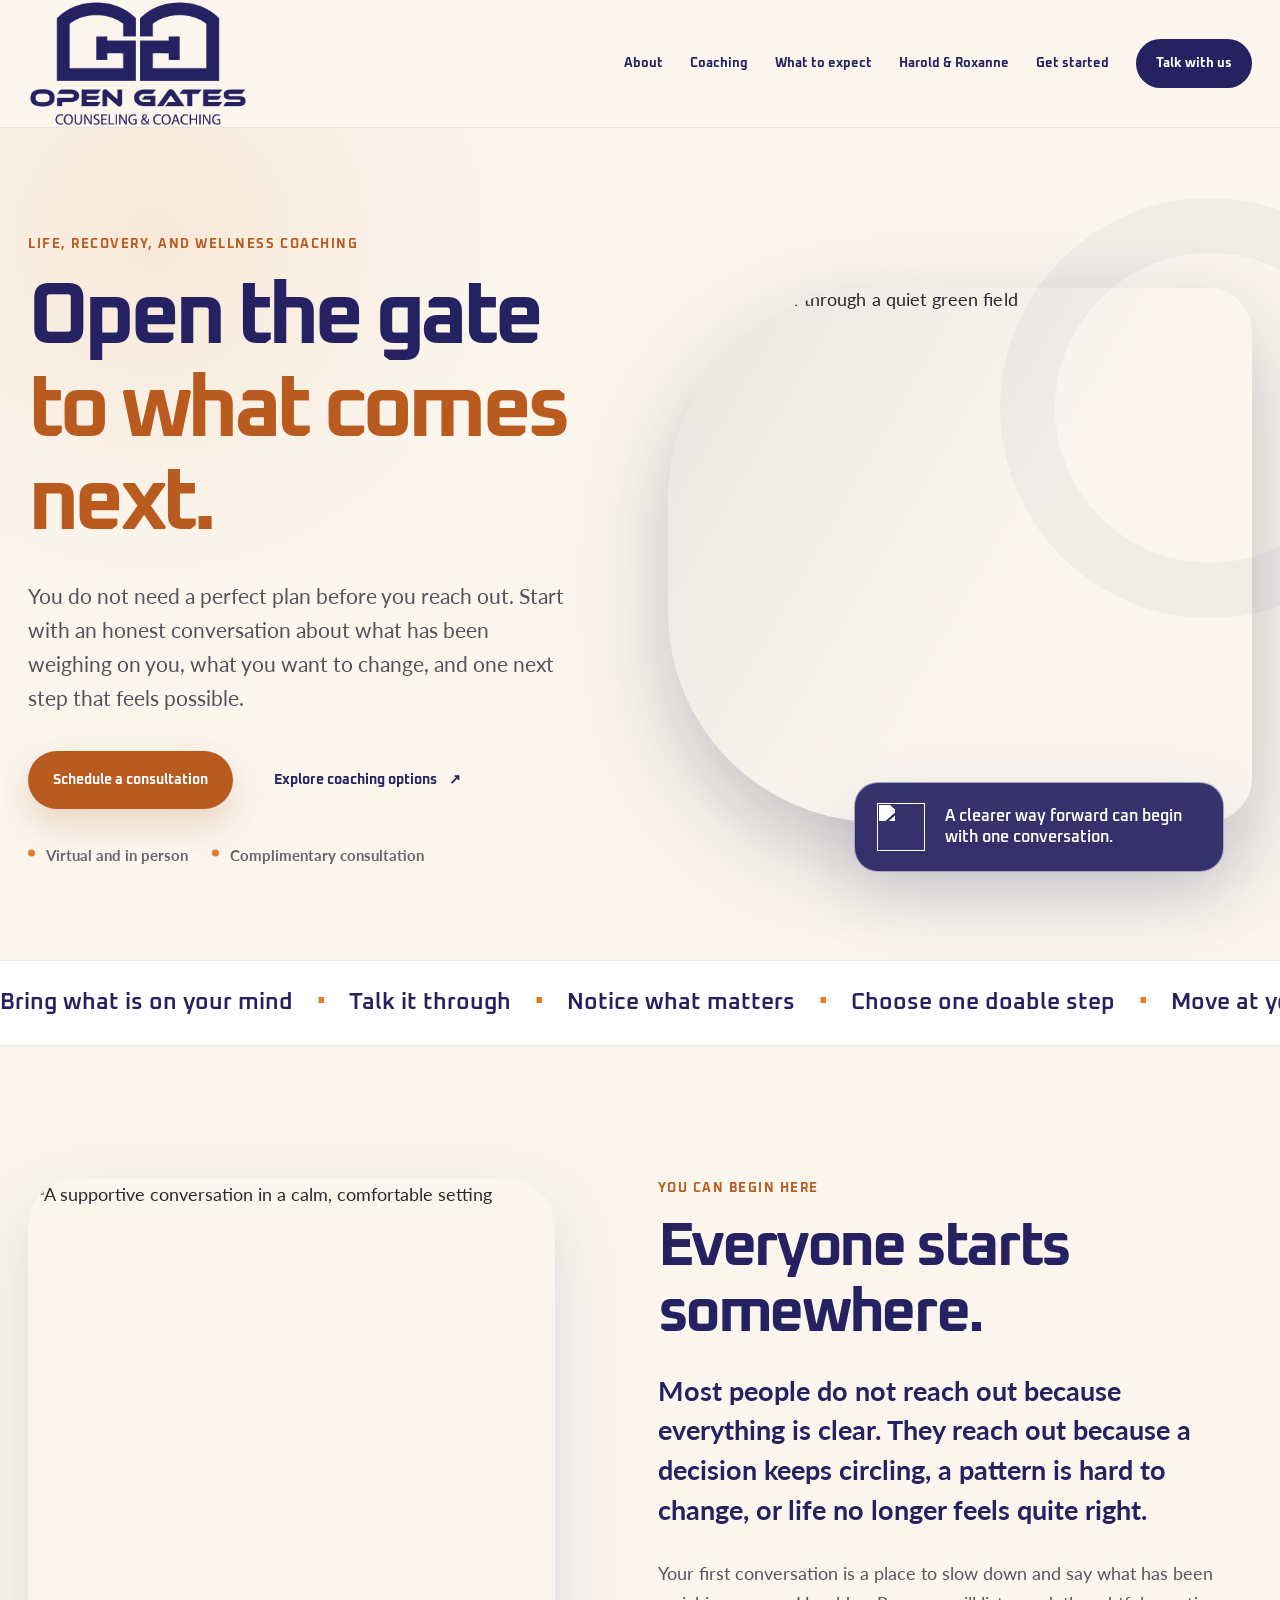
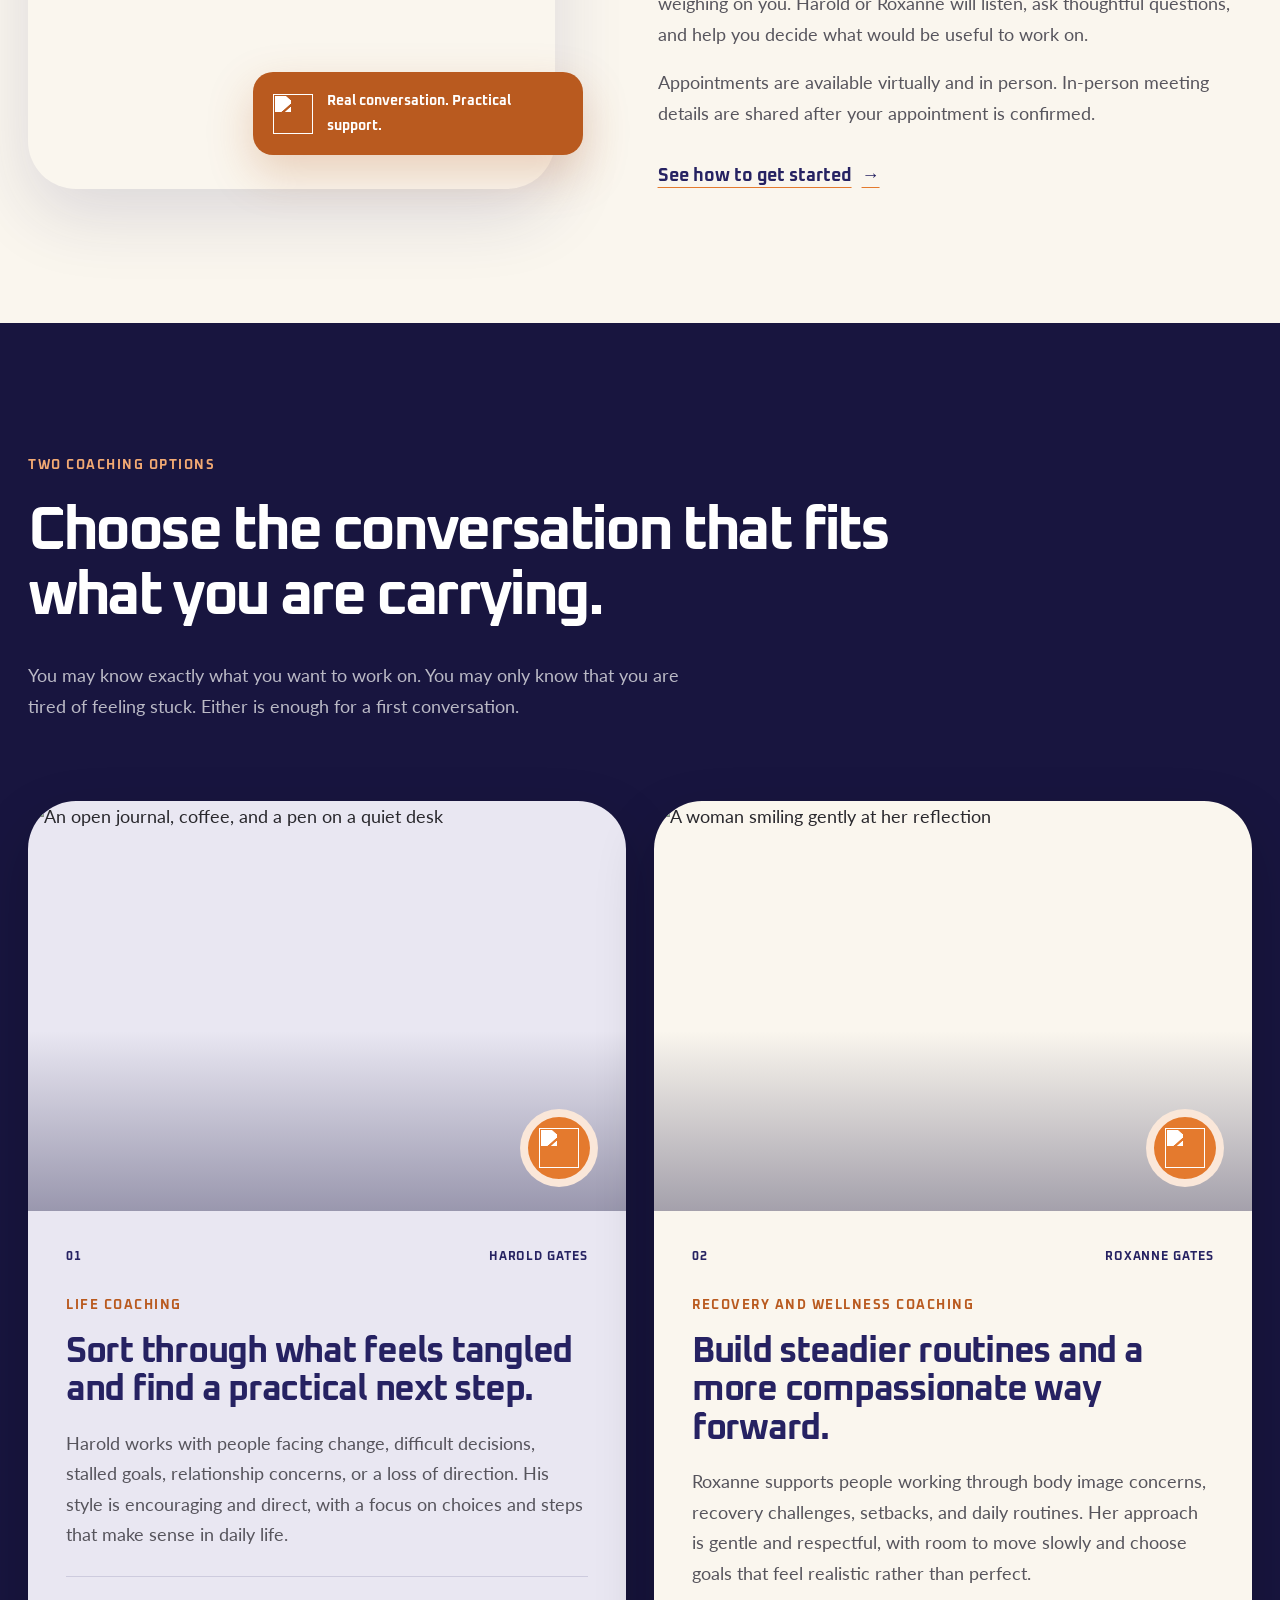
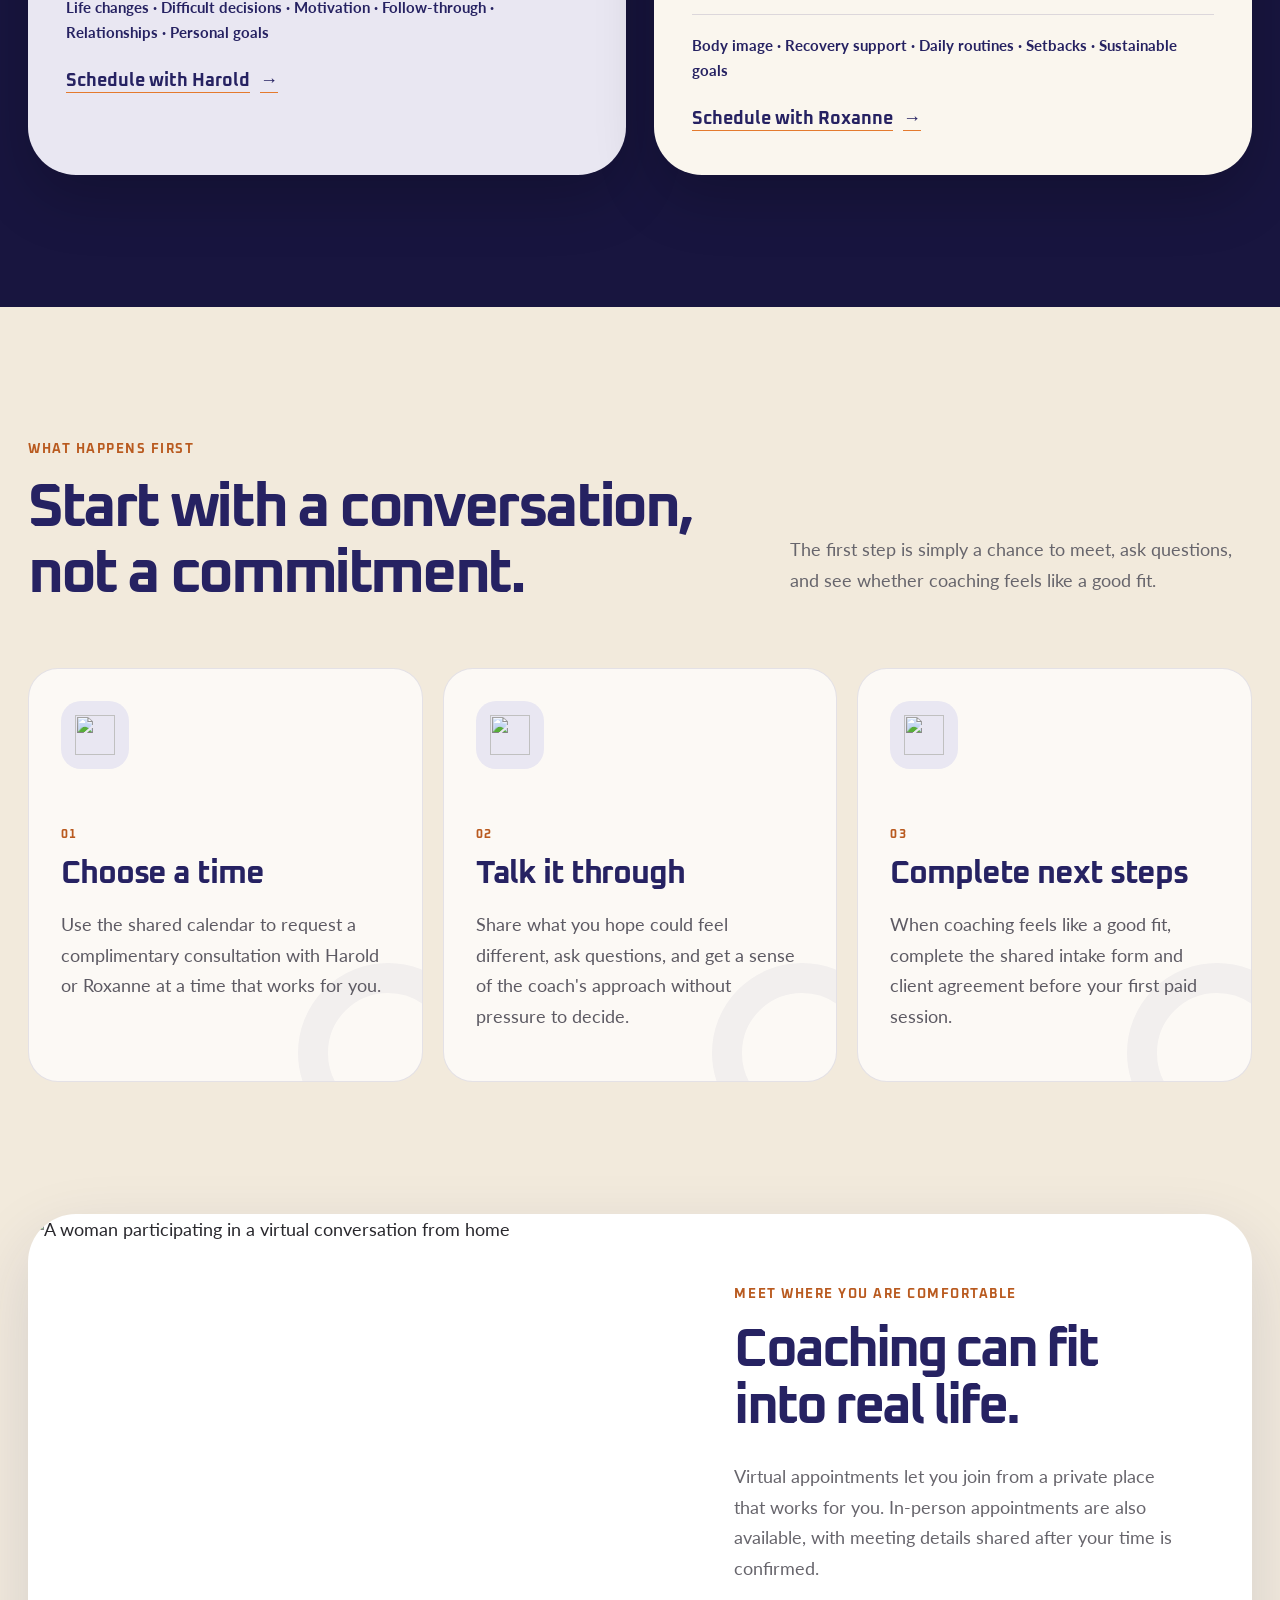
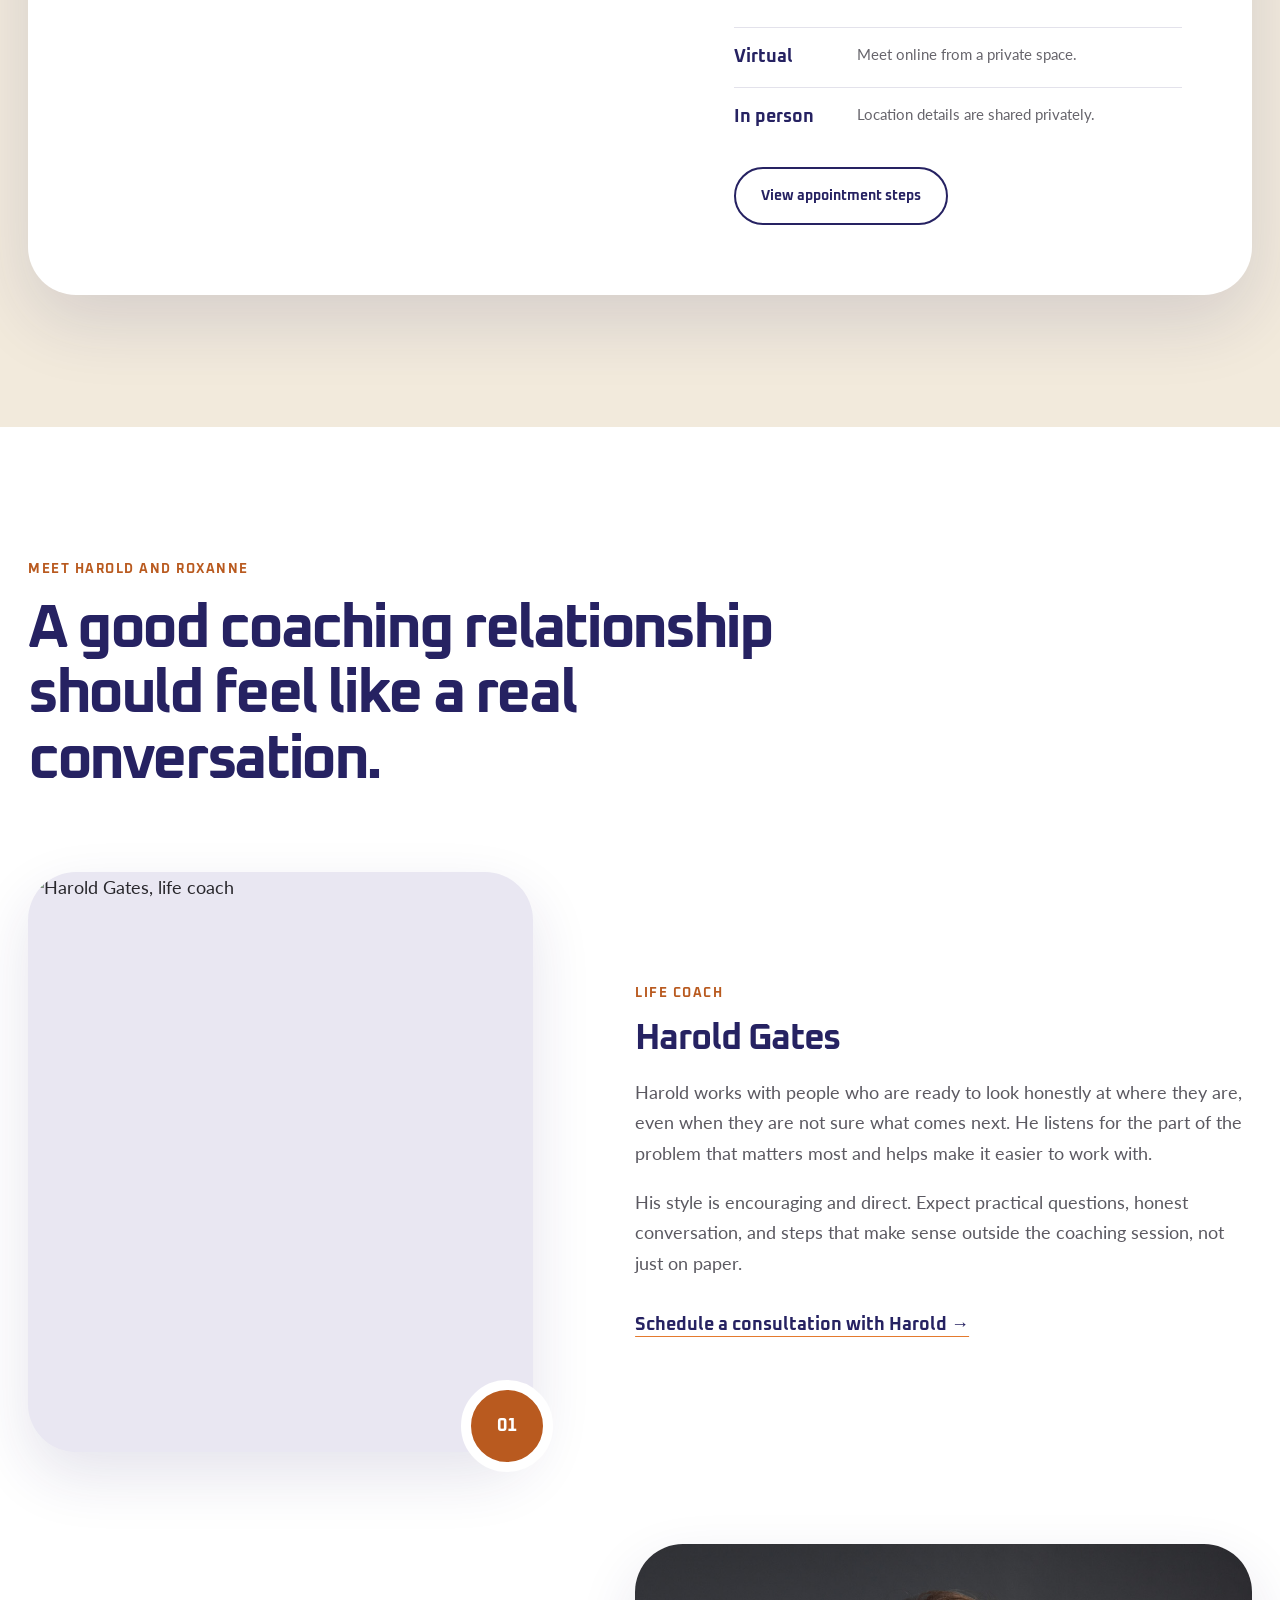
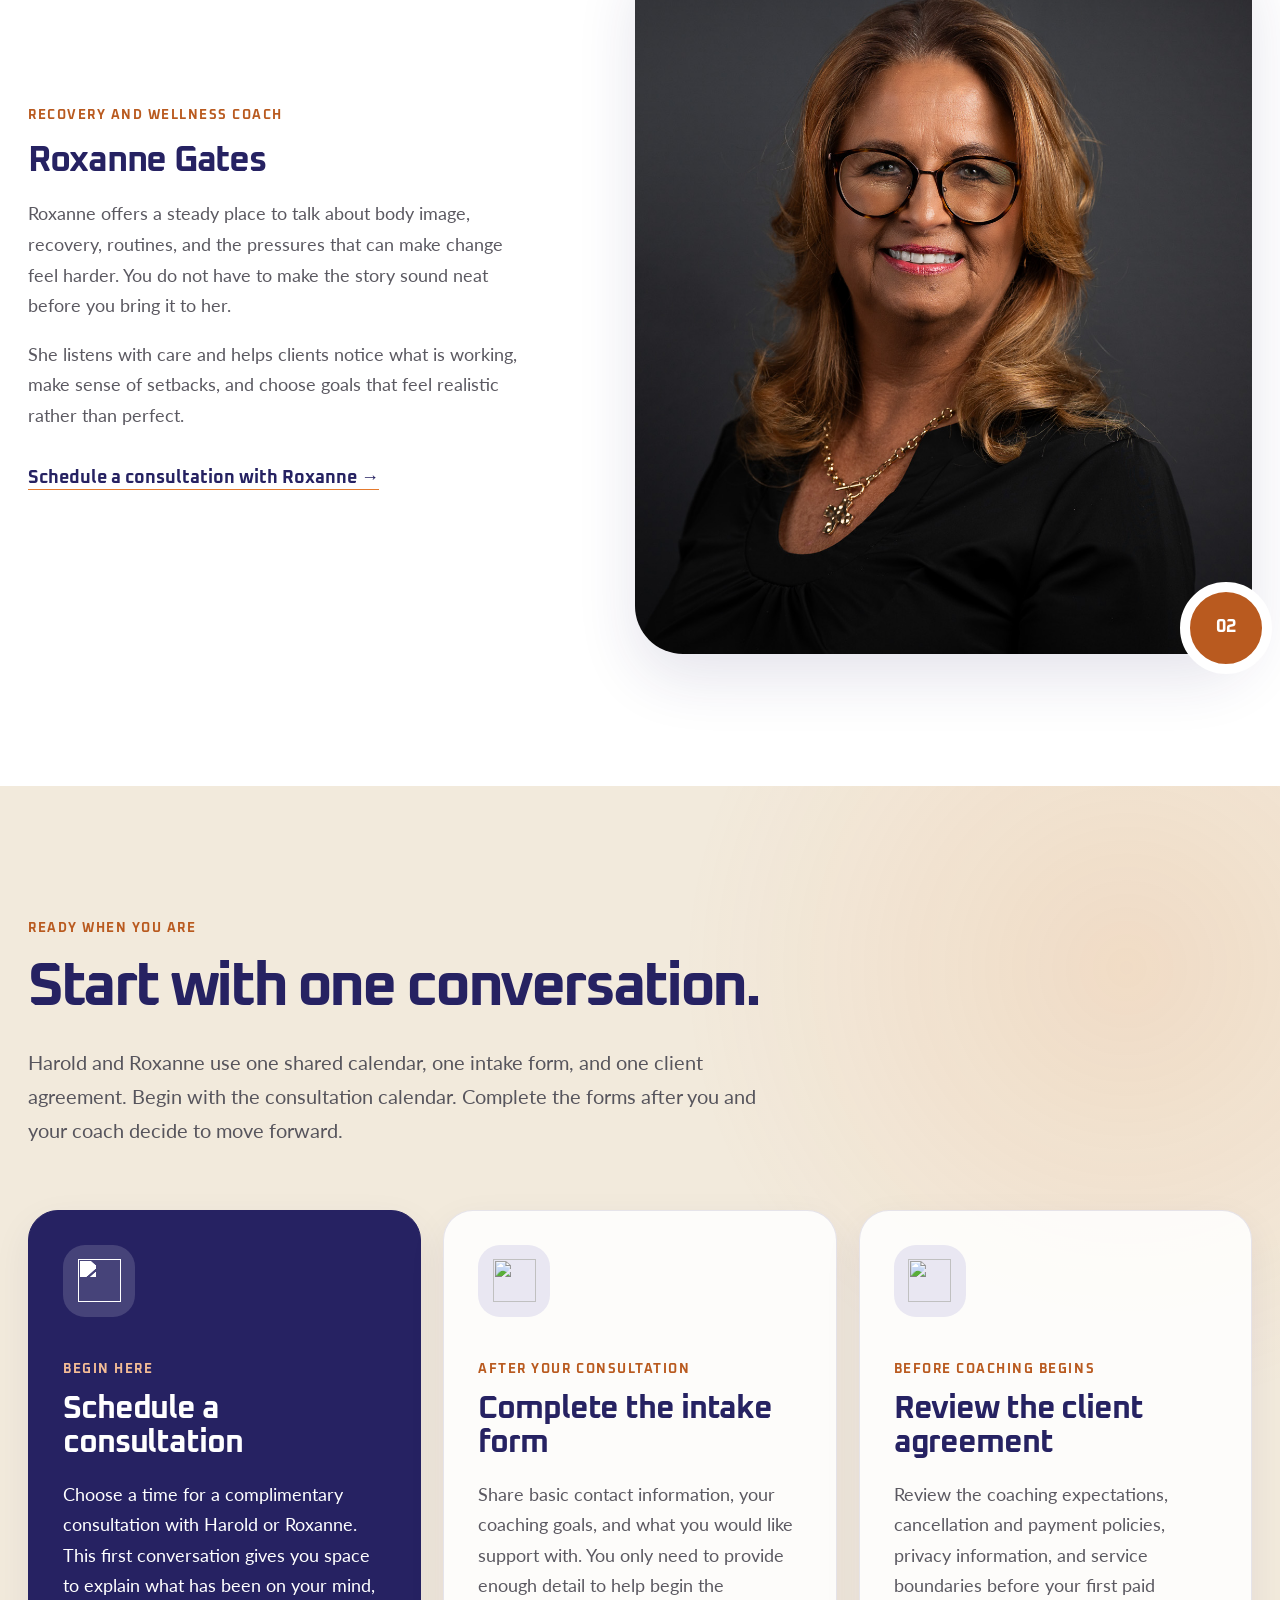
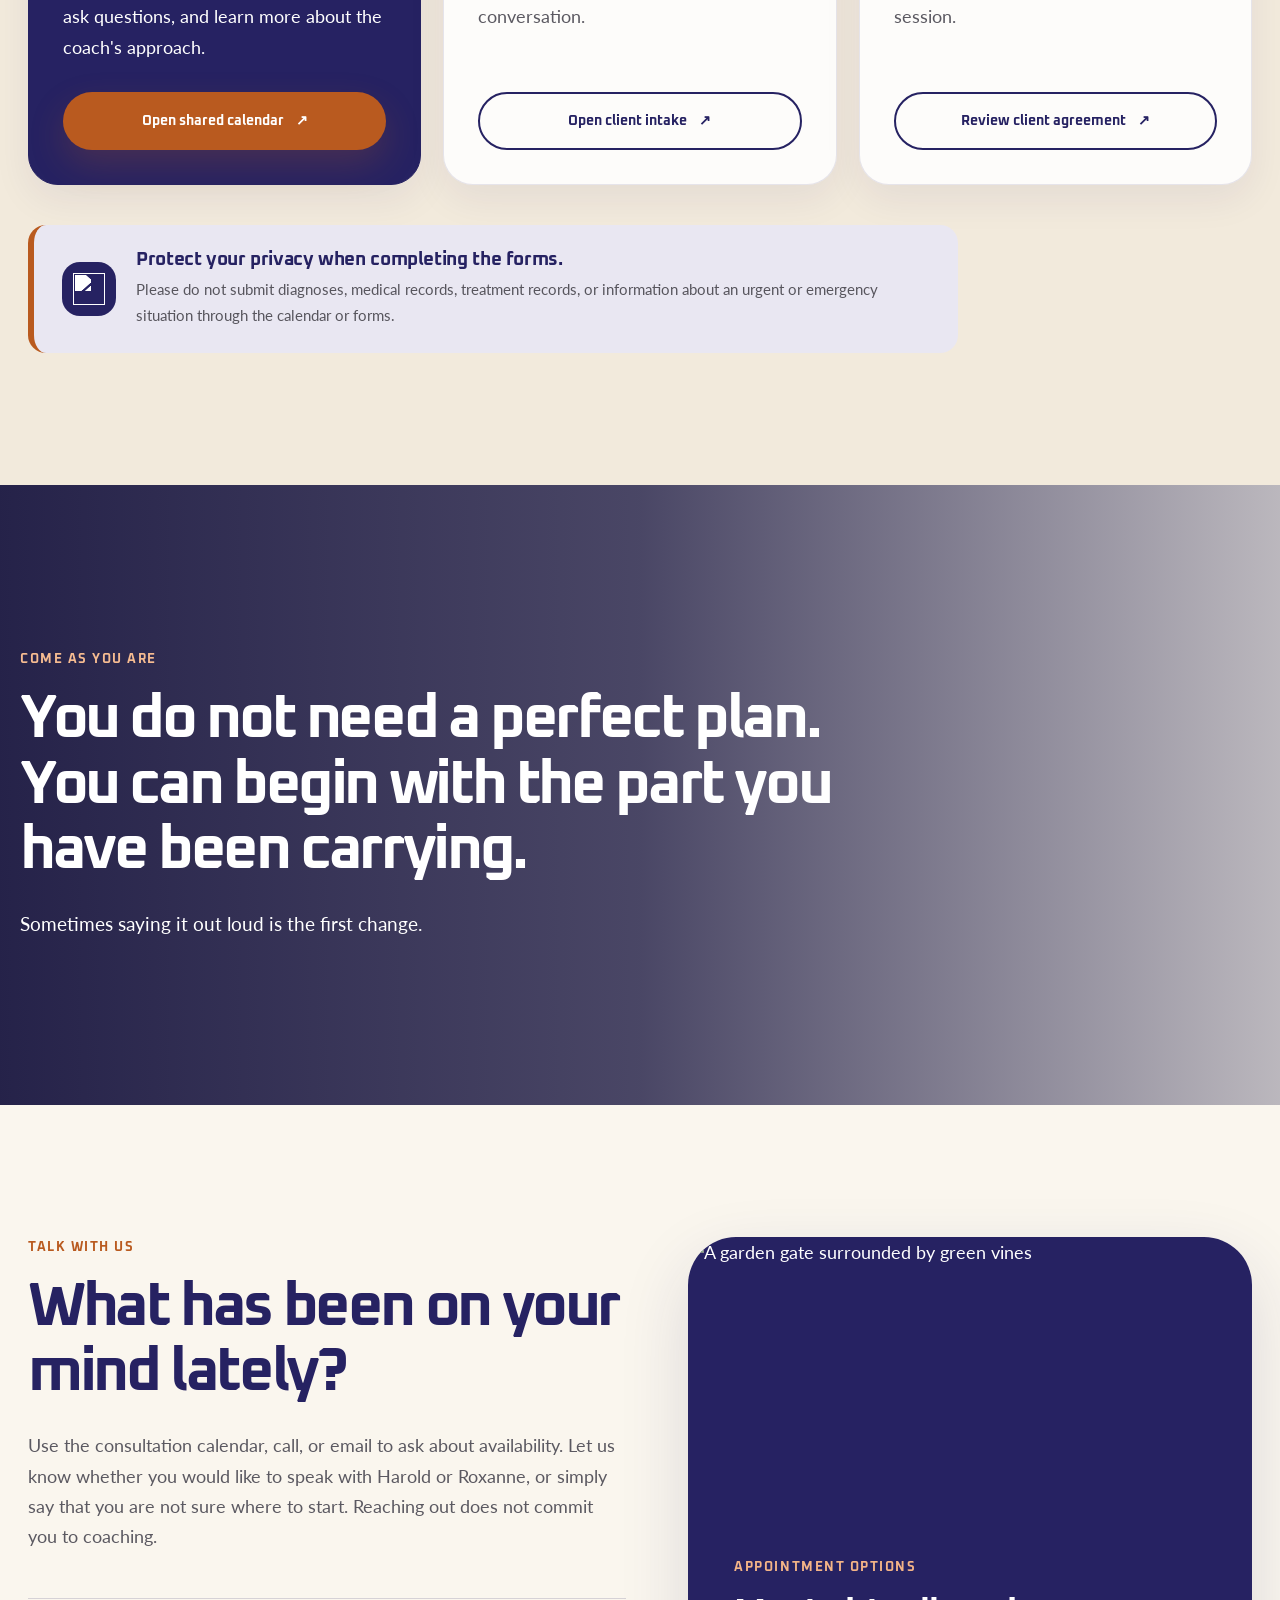
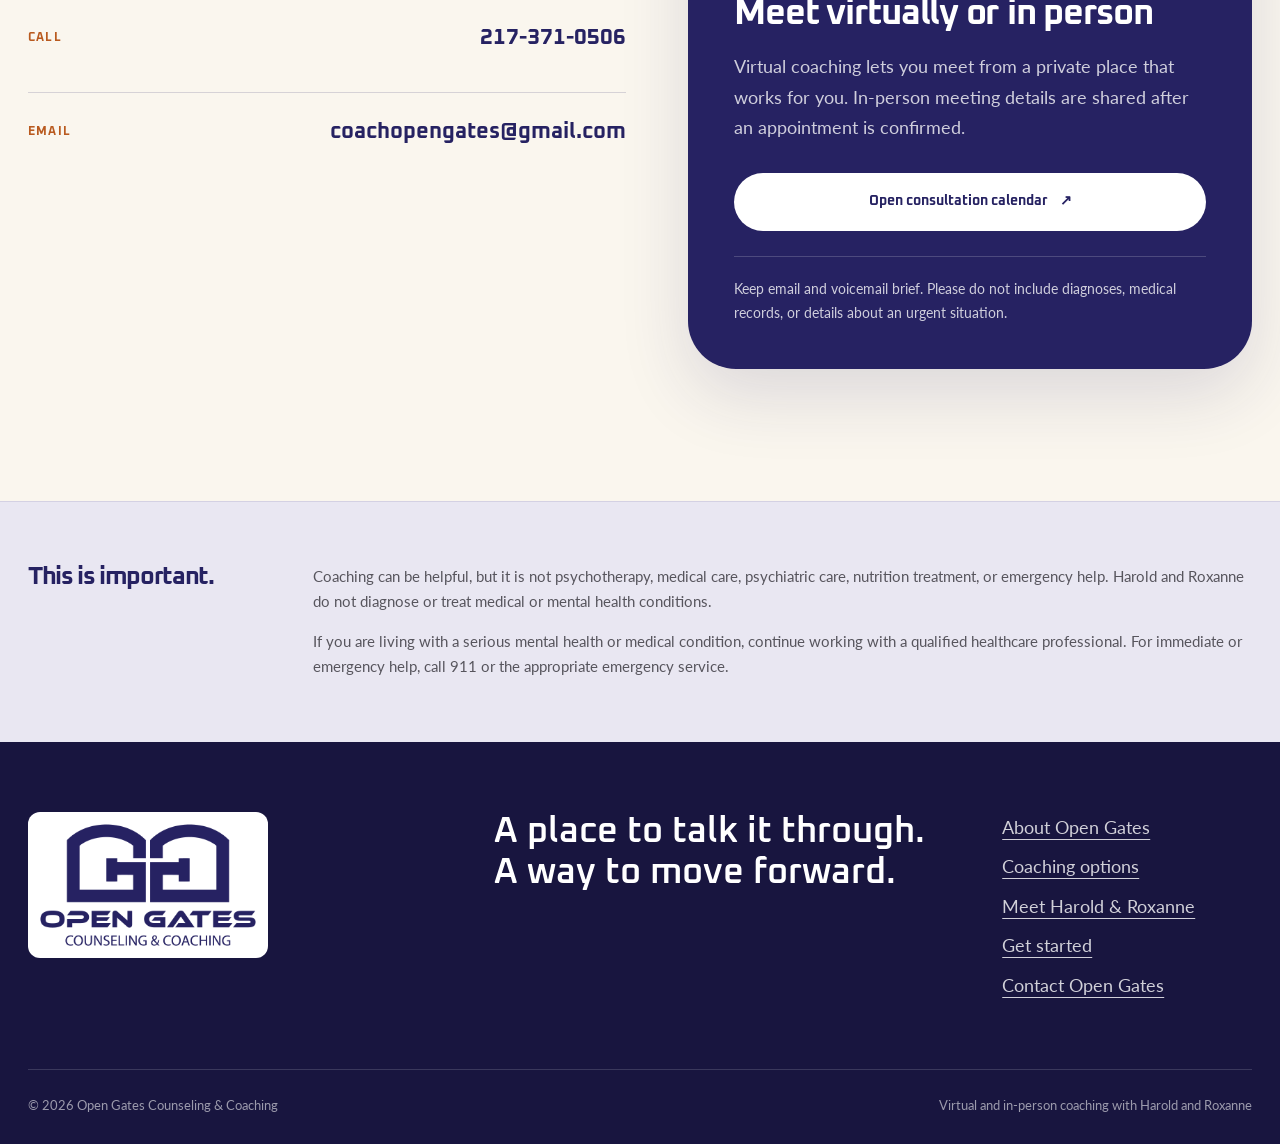
==== index.html @ c8221fbf "Fix stock photo paths and loading" ====
<!DOCTYPE html>
<html lang="en">
<head>
  <meta charset="UTF-8">
  <meta name="viewport" content="width=device-width, initial-scale=1.0">

  <meta
    name="description"
    content="Open Gates offers supportive life, recovery, and wellness coaching with Harold and Roxanne Gates. Virtual and in-person appointments are available."
  >

  <title>Open Gates Counseling &amp; Coaching</title>

  <link rel="preconnect" href="https://fonts.googleapis.com">
  <link rel="preconnect" href="https://fonts.gstatic.com" crossorigin>
  <link
    href="https://fonts.googleapis.com/css2?family=Lato:wght@400;700;900&family=Oxanium:wght@500;600;700&display=swap"
    rel="stylesheet"
  >

  <meta name="theme-color" content="#262262">

  <script>
    function useNextImageSource(image) {
      const remainingSources = (image.dataset.fallbacks || "")
        .split("|")
        .filter(Boolean);

      const nextSource = remainingSources.shift();

      if (!nextSource) {
        image.onerror = null;
        return;
      }

      image.dataset.fallbacks = remainingSources.join("|");
      image.src = nextSource;
    }
  </script>

  <link rel="stylesheet" href="styles.css">
</head>

<body>
  <a class="skip-link" href="#main-content">Skip to content</a>

  <header class="site-header">
    <div class="container header-inner">
      <a class="logo-link" href="#home" aria-label="Open Gates home">
        <img
          class="logo"
          src="images/open-gates-logo.png"
          alt="Open Gates Counseling and Coaching"
        >
      </a>

      <button
        class="menu-button"
        type="button"
        aria-label="Open navigation menu"
        aria-expanded="false"
        aria-controls="main-navigation"
      >
        <span>Menu</span>
      </button>

      <nav class="site-nav" id="main-navigation" aria-label="Main navigation">
        <a href="#about">About</a>
        <a href="#services">Coaching</a>
        <a href="#process">What to expect</a>
        <a href="#coaches">Harold &amp; Roxanne</a>
        <a href="#get-started">Get started</a>
        <a class="nav-cta" href="#contact">Talk with us</a>
      </nav>
    </div>
  </header>

  <main id="main-content">
    <section class="hero" id="home">
      <div class="container hero-layout">
        <div class="hero-copy reveal">
          <p class="eyebrow">Life, recovery, and wellness coaching</p>

          <h1>
            Open the gate
            <span>to what comes next.</span>
          </h1>

          <p class="hero-text">
            You do not need a perfect plan before you reach out. Start with an
            honest conversation about what has been weighing on you, what you
            want to change, and one next step that feels possible.
          </p>

          <div class="hero-actions">
            <a class="button primary-button" href="#get-started">
              Schedule a consultation
            </a>

            <a class="button text-button" href="#services">
              Explore coaching options
              <span aria-hidden="true">↗</span>
            </a>
          </div>

          <div class="hero-details" aria-label="Appointment details">
            <span>Virtual and in person</span>
            <span>Complimentary consultation</span>
          </div>
        </div>

        <div class="hero-visual reveal">
          <figure class="hero-photo-frame">
            <img
              class="hero-photo"
              src="images/winding-path.jpg"
              data-fallbacks="images/stock/winding-path.jpg|images/AdobeStock_1491560507.jpeg|images/stock/AdobeStock_1491560507.jpeg"
              onerror="useNextImageSource(this)"
              alt="A winding path through a quiet green field"
            >
          </figure>

          <div class="hero-photo-note">
            <img src="icons/33-forward-progress.svg" alt="" aria-hidden="true">
            <p>A clearer way forward can begin with one conversation.</p>
          </div>
        </div>
      </div>

      <div class="marquee" aria-label="What coaching can feel like">
        <div class="marquee-track">
          <span>Bring what is on your mind</span><b>•</b>
          <span>Talk it through</span><b>•</b>
          <span>Notice what matters</span><b>•</b>
          <span>Choose one doable step</span><b>•</b>
          <span>Move at your own pace</span><b>•</b>
          <span>Bring what is on your mind</span><b>•</b>
          <span>Talk it through</span><b>•</b>
          <span>Notice what matters</span><b>•</b>
          <span>Choose one doable step</span><b>•</b>
          <span>Move at your own pace</span><b>•</b>
        </div>
      </div>
    </section>

    <section class="story-section section" id="about">
      <div class="container story-grid">
        <div class="story-image-wrap reveal">
          <img
            class="story-image"
            src="images/supportive-coaching-conversation.jpg"
              data-fallbacks="images/stock/supportive-coaching-conversation.jpg|images/AdobeStock_2018708456.jpeg|images/stock/AdobeStock_2018708456.jpeg"
              onerror="useNextImageSource(this)"
            alt="A supportive conversation in a calm, comfortable setting"
            loading="lazy"
          >
          <div class="story-image-caption">
            <img src="icons/26-one-on-one-coaching.svg" alt="" aria-hidden="true">
            <span>Real conversation. Practical support.</span>
          </div>
        </div>

        <div class="story-copy reveal">
          <p class="section-label">You can begin here</p>
          <h2>Everyone starts somewhere.</h2>

          <p class="large-copy">
            Most people do not reach out because everything is clear. They
            reach out because a decision keeps circling, a pattern is hard to
            change, or life no longer feels quite right.
          </p>

          <p>
            Your first conversation is a place to slow down and say what has
            been weighing on you. Harold or Roxanne will listen, ask thoughtful
            questions, and help you decide what would be useful to work on.
          </p>

          <p>
            Appointments are available virtually and in person. In-person
            meeting details are shared after your appointment is confirmed.
          </p>

          <a class="inline-link" href="#get-started">
            See how to get started
            <span aria-hidden="true">→</span>
          </a>
        </div>
      </div>
    </section>

    <section class="services-section section" id="services">
      <div class="container">
        <div class="section-heading services-heading reveal">
          <p class="section-label">Two coaching options</p>
          <h2>Choose the conversation that fits what you are carrying.</h2>
          <p>
            You may know exactly what you want to work on. You may only know
            that you are tired of feeling stuck. Either is enough for a first
            conversation.
          </p>
        </div>

        <div class="service-grid">
          <article class="service-card reveal">
            <div class="service-image-wrap">
              <img
                class="service-image"
                src="images/reflection-journal-desk.jpg"
              data-fallbacks="images/stock/reflection-journal-desk.jpg|images/AdobeStock_1708296893.jpeg|images/stock/AdobeStock_1708296893.jpeg"
              onerror="useNextImageSource(this)"
                alt="An open journal, coffee, and a pen on a quiet desk"
                loading="lazy"
              >
              <div class="service-icon-shell" aria-hidden="true">
                <img src="icons/17-choosing-a-direction.svg" alt="">
              </div>
            </div>

            <div class="service-card-content">
              <div class="service-topline">
                <span>01</span>
                <span>Harold Gates</span>
              </div>

              <p class="service-kicker">Life coaching</p>
              <h3>Sort through what feels tangled and find a practical next step.</h3>

              <p>
                Harold works with people facing change, difficult decisions,
                stalled goals, relationship concerns, or a loss of direction.
                His style is encouraging and direct, with a focus on choices
                and steps that make sense in daily life.
              </p>

              <p class="service-topics">
                Life changes · Difficult decisions · Motivation · Follow-through ·
                Relationships · Personal goals
              </p>

              <a class="service-link" href="#get-started">
                Schedule with Harold
                <span aria-hidden="true">→</span>
              </a>
            </div>
          </article>

          <article class="service-card service-card-warm reveal">
            <div class="service-image-wrap">
              <img
                class="service-image service-image-portrait"
                src="images/positive-self-image-mirror.jpg"
              data-fallbacks="images/stock/positive-self-image-mirror.jpg|images/AdobeStock_2035390616.jpeg|images/stock/AdobeStock_2035390616.jpeg"
              onerror="useNextImageSource(this)"
                alt="A woman smiling gently at her reflection"
                loading="lazy"
              >
              <div class="service-icon-shell" aria-hidden="true">
                <img src="icons/08-open-hands.svg" alt="">
              </div>
            </div>

            <div class="service-card-content">
              <div class="service-topline">
                <span>02</span>
                <span>Roxanne Gates</span>
              </div>

              <p class="service-kicker">Recovery and wellness coaching</p>
              <h3>Build steadier routines and a more compassionate way forward.</h3>

              <p>
                Roxanne supports people working through body image concerns,
                recovery challenges, setbacks, and daily routines. Her approach
                is gentle and respectful, with room to move slowly and choose
                goals that feel realistic rather than perfect.
              </p>

              <p class="service-topics">
                Body image · Recovery support · Daily routines · Setbacks ·
                Sustainable goals
              </p>

              <a class="service-link" href="#get-started">
                Schedule with Roxanne
                <span aria-hidden="true">→</span>
              </a>
            </div>
          </article>
        </div>
      </div>
    </section>

    <section class="process-section section" id="process">
      <div class="container">
        <div class="process-heading reveal">
          <div>
            <p class="section-label">What happens first</p>
            <h2>Start with a conversation, not a commitment.</h2>
          </div>

          <p>
            The first step is simply a chance to meet, ask questions, and see
            whether coaching feels like a good fit.
          </p>
        </div>

        <div class="process-grid">
          <article class="process-card reveal">
            <div class="process-icon-shell">
              <img src="icons/09-time-management.svg" alt="" aria-hidden="true">
            </div>
            <span class="process-number">01</span>
            <h3>Choose a time</h3>
            <p>
              Use the shared calendar to request a complimentary consultation
              with Harold or Roxanne at a time that works for you.
            </p>
          </article>

          <article class="process-card reveal">
            <div class="process-icon-shell">
              <img src="icons/26-one-on-one-coaching.svg" alt="" aria-hidden="true">
            </div>
            <span class="process-number">02</span>
            <h3>Talk it through</h3>
            <p>
              Share what you hope could feel different, ask questions, and get
              a sense of the coach's approach without pressure to decide.
            </p>
          </article>

          <article class="process-card reveal">
            <div class="process-icon-shell">
              <img src="icons/30-agreement.svg" alt="" aria-hidden="true">
            </div>
            <span class="process-number">03</span>
            <h3>Complete next steps</h3>
            <p>
              When coaching feels like a good fit, complete the shared intake
              form and client agreement before your first paid session.
            </p>
          </article>
        </div>
      </div>
    </section>

    <section class="virtual-section">
      <div class="container virtual-card reveal">
        <div class="virtual-image-wrap">
          <img
            class="virtual-image"
            src="images/virtual-coaching-session.jpg"
              data-fallbacks="images/stock/virtual-coaching-session.jpg|images/AdobeStock_2106586645.jpeg|images/stock/AdobeStock_2106586645.jpeg"
              onerror="useNextImageSource(this)"
            alt="A woman participating in a virtual conversation from home"
            loading="lazy"
          >
        </div>

        <div class="virtual-copy">
          <p class="section-label">Meet where you are comfortable</p>
          <h2>Coaching can fit into real life.</h2>
          <p>
            Virtual appointments let you join from a private place that works
            for you. In-person appointments are also available, with meeting
            details shared after your time is confirmed.
          </p>

          <div class="virtual-details">
            <div>
              <strong>Virtual</strong>
              <span>Meet online from a private space.</span>
            </div>
            <div>
              <strong>In person</strong>
              <span>Location details are shared privately.</span>
            </div>
          </div>

          <a class="button secondary-button" href="#get-started">
            View appointment steps
          </a>
        </div>
      </div>
    </section>

    <section class="coaches-section section" id="coaches">
      <div class="container">
        <div class="section-heading coaches-heading reveal">
          <p class="section-label">Meet Harold and Roxanne</p>
          <h2>A good coaching relationship should feel like a real conversation.</h2>
        </div>

        <div class="coach-list">
          <article class="coach-profile reveal">
            <div class="coach-image-wrap">
              <img
                class="coach-photo"
                src="images/harold-gates-coach.jpg"
                alt="Harold Gates, life coach"
                loading="lazy"
              >
              <span class="coach-index">01</span>
            </div>

            <div class="coach-copy">
              <p class="coach-role">Life coach</p>
              <h3>Harold Gates</h3>

              <p>
                Harold works with people who are ready to look honestly at
                where they are, even when they are not sure what comes next. He
                listens for the part of the problem that matters most and helps
                make it easier to work with.
              </p>

              <p>
                His style is encouraging and direct. Expect practical questions,
                honest conversation, and steps that make sense outside the
                coaching session, not just on paper.
              </p>

              <a class="coach-link" href="#get-started">
                Schedule a consultation with Harold →
              </a>
            </div>
          </article>

          <article class="coach-profile coach-profile-reverse reveal">
            <div class="coach-image-wrap">
              <img
                class="coach-photo"
                src="images/roxanne-gates-coach.jpg"
                alt="Roxanne Gates, coach"
                loading="lazy"
              >
              <span class="coach-index">02</span>
            </div>

            <div class="coach-copy">
              <p class="coach-role">Recovery and wellness coach</p>
              <h3>Roxanne Gates</h3>

              <p>
                Roxanne offers a steady place to talk about body image,
                recovery, routines, and the pressures that can make change feel
                harder. You do not have to make the story sound neat before you
                bring it to her.
              </p>

              <p>
                She listens with care and helps clients notice what is working,
                make sense of setbacks, and choose goals that feel realistic
                rather than perfect.
              </p>

              <a class="coach-link" href="#get-started">
                Schedule a consultation with Roxanne →
              </a>
            </div>
          </article>
        </div>
      </div>
    </section>

    <section class="get-started-section section" id="get-started">
      <div class="container">
        <div class="get-started-heading reveal">
          <p class="section-label">Ready when you are</p>
          <h2>Start with one conversation.</h2>
          <p class="get-started-intro">
            Harold and Roxanne use one shared calendar, one intake form, and one
            client agreement. Begin with the consultation calendar. Complete
            the forms after you and your coach decide to move forward.
          </p>
        </div>

        <div class="get-started-grid">
          <article class="get-started-card get-started-card-primary reveal">
            <div class="get-started-icon">
              <img src="icons/09-time-management.svg" alt="" aria-hidden="true">
            </div>
            <p class="get-started-label">Begin here</p>
            <h3>Schedule a consultation</h3>
            <p class="get-started-card-text">
              Choose a time for a complimentary consultation with Harold or
              Roxanne. This first conversation gives you space to explain what
              has been on your mind, ask questions, and learn more about the
              coach's approach.
            </p>

            <a
              class="button primary-button get-started-button"
              href="https://calendar.app.google/16QZK1eRtKJX5RTVA"
              target="_blank"
              rel="noopener noreferrer"
            >
              Open shared calendar
              <span aria-hidden="true">↗</span>
            </a>
          </article>

          <article class="get-started-card reveal">
            <div class="get-started-icon">
              <img src="icons/20-evaluation.svg" alt="" aria-hidden="true">
            </div>
            <p class="get-started-label">After your consultation</p>
            <h3>Complete the intake form</h3>
            <p class="get-started-card-text">
              Share basic contact information, your coaching goals, and what
              you would like support with. You only need to provide enough
              detail to help begin the conversation.
            </p>

            <a
              class="button secondary-start-button get-started-button"
              href="https://docs.google.com/forms/d/e/1FAIpQLSfrKH8PKD7LKMr_wX4Urps_A9xrCR-aDLBi9aPlaFn-XpjvGw/viewform?usp=header"
              target="_blank"
              rel="noopener noreferrer"
            >
              Open client intake
              <span aria-hidden="true">↗</span>
            </a>
          </article>

          <article class="get-started-card reveal">
            <div class="get-started-icon">
              <img src="icons/30-agreement.svg" alt="" aria-hidden="true">
            </div>
            <p class="get-started-label">Before coaching begins</p>
            <h3>Review the client agreement</h3>
            <p class="get-started-card-text">
              Review the coaching expectations, cancellation and payment
              policies, privacy information, and service boundaries before
              your first paid session.
            </p>

            <a
              class="button secondary-start-button get-started-button"
              href="https://docs.google.com/forms/d/e/1FAIpQLSdqRzlbjstSmctxIMFyWC5ImRdz56K5l7mAOuhKYcOrHaQ9aw/viewform?usp=header"
              target="_blank"
              rel="noopener noreferrer"
            >
              Review client agreement
              <span aria-hidden="true">↗</span>
            </a>
          </article>
        </div>

        <div class="get-started-note reveal">
          <div class="get-started-note-icon" aria-hidden="true">
            <img src="icons/13-client-protection.svg" alt="">
          </div>

          <div>
            <h3>Protect your privacy when completing the forms.</h3>
            <p>
              Please do not submit diagnoses, medical records, treatment
              records, or information about an urgent or emergency situation
              through the calendar or forms.
            </p>
          </div>
        </div>
      </div>
    </section>

    <section class="statement-section">
      <div class="statement-overlay"></div>
      <div class="container statement-inner reveal">
        <p class="section-label light-label">Come as you are</p>
        <h2>
          You do not need a perfect plan. You can begin with the part you have
          been carrying.
        </h2>
        <p>Sometimes saying it out loud is the first change.</p>
      </div>
    </section>

    <section class="contact-section section" id="contact">
      <div class="container contact-grid">
        <div class="contact-copy reveal">
          <p class="section-label">Talk with us</p>
          <h2>What has been on your mind lately?</h2>

          <p>
            Use the consultation calendar, call, or email to ask about
            availability. Let us know whether you would like to speak with
            Harold or Roxanne, or simply say that you are not sure where to
            start. Reaching out does not commit you to coaching.
          </p>

          <div class="contact-options">
            <a href="tel:+12173710506">
              <span>Call</span>
              <strong>217-371-0506</strong>
            </a>

            <a href="mailto:coachopengates@gmail.com">
              <span>Email</span>
              <strong>coachopengates@gmail.com</strong>
            </a>
          </div>
        </div>

        <aside class="contact-card reveal">
          <div class="contact-card-image-wrap">
            <img
              class="contact-card-image"
              src="images/garden-gate.jpg"
              data-fallbacks="images/stock/garden-gate.jpg|images/AdobeStock_1582400251.jpeg|images/stock/AdobeStock_1582400251.jpeg"
              onerror="useNextImageSource(this)"
              alt="A garden gate surrounded by green vines"
              loading="lazy"
            >
          </div>

          <div class="contact-card-content">
            <p class="contact-card-label">Appointment options</p>
            <h3>Meet virtually or in person</h3>
            <p>
              Virtual coaching lets you meet from a private place that works
              for you. In-person meeting details are shared after an
              appointment is confirmed.
            </p>

            <a
              class="button contact-calendar-button"
              href="https://calendar.app.google/16QZK1eRtKJX5RTVA"
              target="_blank"
              rel="noopener noreferrer"
            >
              Open consultation calendar
              <span aria-hidden="true">↗</span>
            </a>

            <p class="contact-note">
              Keep email and voicemail brief. Please do not include diagnoses,
              medical records, or details about an urgent situation.
            </p>
          </div>
        </aside>
      </div>
    </section>

    <section class="disclaimer">
      <div class="container disclaimer-inner">
        <h2>This is important.</h2>

        <div>
          <p>
            Coaching can be helpful, but it is not psychotherapy, medical care,
            psychiatric care, nutrition treatment, or emergency help. Harold
            and Roxanne do not diagnose or treat medical or mental health
            conditions.
          </p>

          <p>
            If you are living with a serious mental health or medical
            condition, continue working with a qualified healthcare
            professional. For immediate or emergency help, call 911 or the
            appropriate emergency service.
          </p>
        </div>
      </div>
    </section>
  </main>

  <footer class="site-footer">
    <div class="container footer-top">
      <img
        class="footer-logo"
        src="images/open-gates-logo.png"
        alt="Open Gates Counseling and Coaching"
      >

      <p class="footer-statement">
        A place to talk it through.<br>
        A way to move forward.
      </p>

      <div class="footer-links">
        <a href="#about">About Open Gates</a>
        <a href="#services">Coaching options</a>
        <a href="#coaches">Meet Harold &amp; Roxanne</a>
        <a href="#get-started">Get started</a>
        <a href="#contact">Contact Open Gates</a>
      </div>
    </div>

    <div class="container footer-bottom">
      <p>
        &copy; <span id="current-year"></span>
        Open Gates Counseling &amp; Coaching
      </p>

      <p>Virtual and in-person coaching with Harold and Roxanne</p>
    </div>
  </footer>

  <script src="script.js"></script>
</body>
</html>
---- styles.css ----
/* Open Gates Counseling & Coaching
   Photo-led editorial redesign - July 2026 */

:root {
  --blue: #262262;
  --blue-dark: #18153f;
  --orange: #e47a2e;
  --orange-dark: #b95a1f;
  --cream: #faf6ee;
  --cream-deep: #f2eadc;
  --lavender: #e9e7f2;
  --sand: #d8c8b3;
  --charcoal: #29282d;
  --white: #ffffff;
  --muted: #67656c;
  --heading-font: "Oxanium", Arial, sans-serif;
  --body-font: "Lato", Arial, sans-serif;
  --container: 1240px;
  --radius-sm: 18px;
  --radius-md: 30px;
  --radius-lg: 48px;
  --shadow: 0 26px 70px rgba(38, 34, 98, 0.14);
}

*,
*::before,
*::after {
  box-sizing: border-box;
}

html {
  scroll-behavior: smooth;
  scroll-padding-top: 110px;
}

body {
  margin: 0;
  overflow-x: hidden;
  color: var(--charcoal);
  background: var(--cream);
  font-family: var(--body-font);
  font-size: 18px;
  line-height: 1.7;
  text-rendering: optimizeLegibility;
}

body.menu-open {
  overflow: hidden;
}

img {
  display: block;
  max-width: 100%;
}

a {
  color: inherit;
}

button,
a {
  -webkit-tap-highlight-color: transparent;
}

h1,
h2,
h3 {
  margin-top: 0;
  color: var(--blue);
  font-family: var(--heading-font);
  line-height: 1.07;
}

h1 {
  max-width: 790px;
  margin-bottom: 28px;
  font-size: clamp(3.35rem, 6.8vw, 7.1rem);
  letter-spacing: -0.065em;
}

h1 span {
  display: block;
  color: var(--orange-dark);
}

h2 {
  margin-bottom: 24px;
  font-size: clamp(2.45rem, 4.8vw, 5.1rem);
  letter-spacing: -0.055em;
}

h3 {
  margin-bottom: 18px;
  font-size: clamp(1.65rem, 2.8vw, 2.85rem);
  letter-spacing: -0.035em;
}

p {
  margin-top: 0;
}

.container {
  width: min(calc(100% - 56px), var(--container));
  margin-inline: auto;
}

.section {
  padding: 132px 0;
}

.skip-link {
  position: fixed;
  z-index: 9999;
  top: 12px;
  left: 12px;
  padding: 12px 18px;
  color: var(--white);
  background: var(--blue);
  text-decoration: none;
  transform: translateY(-150%);
}

.skip-link:focus {
  transform: translateY(0);
}

.section-label,
.eyebrow,
.service-kicker,
.coach-role,
.contact-card-label,
.get-started-label {
  margin-bottom: 16px;
  color: var(--orange-dark);
  font-family: var(--heading-font);
  font-size: 0.79rem;
  font-weight: 700;
  letter-spacing: 0.12em;
  text-transform: uppercase;
}

/* Header */

.site-header {
  position: sticky;
  z-index: 1000;
  top: 0;
  border-bottom: 1px solid rgba(38, 34, 98, 0.08);
  background: rgba(250, 246, 238, 0.92);
  backdrop-filter: blur(18px);
}

.header-inner {
  display: flex;
  min-height: 100px;
  align-items: center;
  justify-content: space-between;
  gap: 34px;
}

.logo-link {
  flex: 0 0 auto;
}

.logo {
  width: 220px;
  height: auto;
}

.site-nav {
  display: flex;
  align-items: center;
  gap: 27px;
}

.site-nav a {
  color: var(--blue);
  font-family: var(--heading-font);
  font-size: 0.84rem;
  font-weight: 700;
  text-decoration: none;
}

.site-nav a:not(.nav-cta) {
  position: relative;
}

.site-nav a:not(.nav-cta)::after {
  position: absolute;
  right: 0;
  bottom: -8px;
  left: 0;
  height: 3px;
  border-radius: 20px;
  background: var(--orange);
  content: "";
  transform: scaleX(0);
  transform-origin: left;
  transition: transform 180ms ease;
}

.site-nav a:hover::after,
.site-nav a:focus-visible::after {
  transform: scaleX(1);
}

.nav-cta {
  border-radius: 999px;
  padding: 13px 20px;
  color: var(--white) !important;
  background: var(--blue);
  transition: transform 180ms ease, background 180ms ease;
}

.nav-cta:hover,
.nav-cta:focus-visible {
  background: var(--orange-dark);
  transform: translateY(-2px);
}

.menu-button {
  display: none;
  border: 2px solid var(--blue);
  border-radius: 999px;
  padding: 10px 17px;
  color: var(--blue);
  background: transparent;
  font: 700 0.86rem var(--heading-font);
  cursor: pointer;
}

/* Shared buttons */

.button {
  display: inline-flex;
  min-height: 58px;
  align-items: center;
  justify-content: center;
  gap: 12px;
  border: 0;
  border-radius: 999px;
  padding: 15px 25px;
  font-family: var(--heading-font);
  font-size: 0.9rem;
  font-weight: 700;
  text-decoration: none;
  transition: transform 180ms ease, box-shadow 180ms ease,
    background 180ms ease, color 180ms ease;
}

.primary-button {
  color: var(--white);
  background: var(--orange-dark);
  box-shadow: 0 15px 35px rgba(185, 90, 31, 0.22);
}

.primary-button:hover,
.primary-button:focus-visible {
  background: var(--blue);
  box-shadow: 0 18px 40px rgba(38, 34, 98, 0.22);
  transform: translateY(-3px);
}

.secondary-button {
  border: 2px solid var(--blue);
  color: var(--blue);
  background: transparent;
}

.secondary-button:hover,
.secondary-button:focus-visible {
  color: var(--white);
  background: var(--blue);
  transform: translateY(-3px);
}

.text-button {
  color: var(--blue);
}

.text-button:hover,
.text-button:focus-visible {
  transform: translateX(4px);
}

.inline-link,
.service-link,
.coach-link {
  display: inline-flex;
  align-items: center;
  gap: 10px;
  color: var(--blue);
  font-family: var(--heading-font);
  font-weight: 700;
  text-decoration-color: var(--orange);
  text-underline-offset: 6px;
}

/* Hero */

.hero {
  position: relative;
  overflow: hidden;
  padding: 72px 0 0;
  background:
    radial-gradient(circle at 12% 12%, rgba(228, 122, 46, 0.11), transparent 26%),
    var(--cream);
}

.hero::before {
  position: absolute;
  top: 70px;
  right: -140px;
  width: 420px;
  height: 420px;
  border: 55px solid rgba(38, 34, 98, 0.045);
  border-radius: 50%;
  content: "";
}

.hero-layout {
  display: grid;
  min-height: 720px;
  align-items: center;
  gap: clamp(52px, 6vw, 92px);
  grid-template-columns: minmax(0, 0.94fr) minmax(420px, 1.06fr);
}

.hero-copy {
  position: relative;
  z-index: 2;
  padding: 34px 0 92px;
}

.hero-text {
  max-width: 650px;
  margin-bottom: 36px;
  color: #535159;
  font-size: clamp(1.1rem, 1.65vw, 1.35rem);
  line-height: 1.62;
}

.hero-actions {
  display: flex;
  align-items: center;
  flex-wrap: wrap;
  gap: 16px;
}

.hero-details {
  display: flex;
  flex-wrap: wrap;
  gap: 13px 24px;
  margin-top: 34px;
  color: var(--muted);
  font-size: 0.92rem;
  font-weight: 700;
}

.hero-details span {
  position: relative;
  padding-left: 18px;
}

.hero-details span::before {
  position: absolute;
  top: 0.66em;
  left: 0;
  width: 7px;
  height: 7px;
  border-radius: 50%;
  background: var(--orange);
  content: "";
  transform: translateY(-50%);
}

.hero-visual {
  position: relative;
  min-height: 620px;
  padding: 18px 0 68px;
}

.hero-photo-frame {
  position: absolute;
  inset: 18px 0 68px 24px;
  overflow: hidden;
  margin: 0;
  border-radius: 210px 44px 44px 210px;
  box-shadow: 0 34px 90px rgba(24, 21, 63, 0.24);
}

.hero-photo {
  width: 100%;
  height: 100%;
  object-fit: cover;
  object-position: center;
  transform: scale(1.015);
}

.hero-photo-frame::after {
  position: absolute;
  inset: 0;
  background: linear-gradient(120deg, rgba(24, 21, 63, 0.08), transparent 56%);
  content: "";
}

.hero-photo-note {
  position: absolute;
  z-index: 2;
  right: 28px;
  bottom: 18px;
  display: grid;
  width: min(370px, 78%);
  align-items: center;
  gap: 16px;
  border: 1px solid rgba(255, 255, 255, 0.56);
  border-radius: 24px;
  padding: 20px 22px;
  color: var(--white);
  background: rgba(38, 34, 98, 0.92);
  box-shadow: var(--shadow);
  grid-template-columns: 52px 1fr;
  backdrop-filter: blur(12px);
}

.hero-photo-note img {
  width: 48px;
  height: 48px;
  filter: brightness(0) invert(1);
}

.hero-photo-note p {
  margin: 0;
  font-family: var(--heading-font);
  font-size: 0.98rem;
  font-weight: 600;
  line-height: 1.35;
}

.marquee {
  overflow: hidden;
  border-top: 1px solid rgba(38, 34, 98, 0.1);
  border-bottom: 1px solid rgba(38, 34, 98, 0.1);
  padding: 22px 0;
  background: var(--white);
}

.marquee-track {
  display: flex;
  width: max-content;
  align-items: center;
  gap: 24px;
  color: var(--blue);
  font-family: var(--heading-font);
  font-size: clamp(1.05rem, 1.8vw, 1.45rem);
  font-weight: 600;
  animation: marquee 30s linear infinite;
}

.marquee-track b {
  color: var(--orange);
}

@keyframes marquee {
  from {
    transform: translateX(0);
  }

  to {
    transform: translateX(-50%);
  }
}

/* Story */

.story-section {
  background: var(--cream);
}

.story-grid {
  display: grid;
  align-items: center;
  gap: clamp(55px, 8vw, 110px);
  grid-template-columns: minmax(0, 0.94fr) minmax(0, 1.06fr);
}

.story-image-wrap {
  position: relative;
}

.story-image {
  width: 100%;
  min-height: 610px;
  border-radius: var(--radius-lg);
  object-fit: cover;
  box-shadow: var(--shadow);
}

.story-image-caption {
  position: absolute;
  right: -28px;
  bottom: 34px;
  display: flex;
  max-width: 330px;
  align-items: center;
  gap: 14px;
  border-radius: 20px;
  padding: 17px 20px;
  color: var(--white);
  background: var(--orange-dark);
  box-shadow: 0 18px 45px rgba(185, 90, 31, 0.25);
  font-family: var(--heading-font);
  font-size: 0.9rem;
  font-weight: 700;
}

.story-image-caption img {
  width: 40px;
  height: 40px;
  filter: brightness(0) invert(1);
}

.story-copy {
  max-width: 640px;
}

.story-copy .large-copy {
  margin-bottom: 28px;
  color: var(--blue);
  font-size: clamp(1.3rem, 2.1vw, 1.75rem);
  font-weight: 700;
  line-height: 1.48;
}

.story-copy > p:not(.section-label, .large-copy) {
  color: #57555d;
}

.story-copy .inline-link {
  margin-top: 14px;
}

/* Services */

.services-section {
  color: var(--white);
  background: var(--blue-dark);
}

.services-section h2 {
  color: var(--white);
}

.services-section .section-label {
  color: #f3aa73;
}

.services-heading {
  display: grid;
  max-width: 930px;
  gap: 6px;
  margin-bottom: 62px;
}

.services-heading > p:last-child {
  max-width: 680px;
  color: rgba(255, 255, 255, 0.7);
}

.service-grid {
  display: grid;
  gap: 28px;
  grid-template-columns: repeat(2, minmax(0, 1fr));
}

.service-card {
  overflow: hidden;
  border-radius: var(--radius-lg);
  color: var(--charcoal);
  background: var(--lavender);
  box-shadow: 0 24px 60px rgba(0, 0, 0, 0.2);
}

.service-card-warm {
  background: var(--cream);
}

.service-image-wrap {
  position: relative;
  height: 410px;
  overflow: hidden;
}

.service-image {
  width: 100%;
  height: 100%;
  object-fit: cover;
  transition: transform 600ms ease;
}

.service-image-portrait {
  object-position: center 36%;
}

.service-card:hover .service-image {
  transform: scale(1.035);
}

.service-image-wrap::after {
  position: absolute;
  inset: 0;
  background: linear-gradient(180deg, transparent 56%, rgba(24, 21, 63, 0.38));
  content: "";
}

.service-icon-shell {
  position: absolute;
  z-index: 2;
  right: 28px;
  bottom: 24px;
  display: grid;
  width: 78px;
  height: 78px;
  place-items: center;
  border: 8px solid rgba(255, 255, 255, 0.82);
  border-radius: 50%;
  background: var(--orange);
}

.service-icon-shell img {
  width: 40px;
  height: 40px;
  filter: brightness(0) invert(1);
}

.service-card-content {
  padding: 36px 38px 40px;
}

.service-topline {
  display: flex;
  justify-content: space-between;
  margin-bottom: 28px;
  color: var(--blue);
  font-family: var(--heading-font);
  font-size: 0.74rem;
  font-weight: 700;
  letter-spacing: 0.08em;
  text-transform: uppercase;
}

.service-card h3 {
  color: var(--blue);
  font-size: clamp(1.8rem, 2.8vw, 2.75rem);
}

.service-card-content > p:not(.service-kicker, .service-topics) {
  color: #56545c;
}

.service-topics {
  margin-top: 26px;
  padding-top: 18px;
  border-top: 1px solid rgba(38, 34, 98, 0.14);
  color: var(--blue);
  font-size: 0.92rem;
  font-weight: 700;
}

.service-link {
  margin-top: 6px;
}

/* Process */

.process-section {
  background: var(--cream-deep);
}

.process-heading {
  display: grid;
  align-items: end;
  gap: 70px;
  margin-bottom: 60px;
  grid-template-columns: 1.2fr 0.8fr;
}

.process-heading h2 {
  max-width: 760px;
  margin-bottom: 0;
}

.process-heading > p {
  max-width: 490px;
  margin-bottom: 12px;
  color: var(--muted);
}

.process-grid {
  display: grid;
  gap: 20px;
  grid-template-columns: repeat(3, 1fr);
}

.process-card {
  position: relative;
  min-height: 390px;
  overflow: hidden;
  border: 1px solid rgba(38, 34, 98, 0.11);
  border-radius: var(--radius-md);
  padding: 32px;
  background: rgba(255, 255, 255, 0.72);
  transition: transform 220ms ease, background 220ms ease,
    box-shadow 220ms ease;
}

.process-card::after {
  position: absolute;
  right: -56px;
  bottom: -62px;
  width: 180px;
  height: 180px;
  border: 30px solid rgba(38, 34, 98, 0.045);
  border-radius: 50%;
  content: "";
}

.process-card:hover {
  background: var(--white);
  box-shadow: var(--shadow);
  transform: translateY(-8px);
}

.process-icon-shell {
  display: grid;
  width: 68px;
  height: 68px;
  margin-bottom: 55px;
  place-items: center;
  border-radius: 20px;
  background: var(--lavender);
}

.process-icon-shell img {
  width: 40px;
  height: 40px;
}

.process-number {
  display: block;
  margin-bottom: 12px;
  color: var(--orange-dark);
  font-family: var(--heading-font);
  font-size: 0.78rem;
  font-weight: 700;
  letter-spacing: 0.1em;
}

.process-card h3 {
  position: relative;
  z-index: 2;
  font-size: clamp(1.55rem, 2.5vw, 2.2rem);
}

.process-card p {
  position: relative;
  z-index: 2;
  color: #5d5a63;
}

/* Virtual coaching feature */

.virtual-section {
  padding: 0 0 132px;
  background: var(--cream-deep);
}

.virtual-card {
  display: grid;
  min-height: 650px;
  overflow: hidden;
  border-radius: var(--radius-lg);
  background: var(--white);
  box-shadow: var(--shadow);
  grid-template-columns: minmax(0, 1.04fr) minmax(0, 0.96fr);
}

.virtual-image-wrap {
  min-height: 100%;
  overflow: hidden;
}

.virtual-image {
  width: 100%;
  height: 100%;
  object-fit: cover;
  object-position: center;
}

.virtual-copy {
  display: flex;
  align-items: flex-start;
  justify-content: center;
  flex-direction: column;
  padding: 70px;
}

.virtual-copy h2 {
  font-size: clamp(2.35rem, 4.2vw, 4.5rem);
}

.virtual-copy > p:not(.section-label) {
  color: var(--muted);
}

.virtual-details {
  display: grid;
  width: 100%;
  gap: 14px;
  margin: 26px 0 34px;
}

.virtual-details div {
  display: grid;
  gap: 3px;
  border-top: 1px solid rgba(38, 34, 98, 0.13);
  padding-top: 14px;
  grid-template-columns: 120px 1fr;
}

.virtual-details strong {
  color: var(--blue);
  font-family: var(--heading-font);
}

.virtual-details span {
  color: var(--muted);
  font-size: 0.95rem;
}

/* Coaches */

.coaches-section {
  background: var(--white);
}

.coaches-heading {
  max-width: 900px;
  margin-bottom: 78px;
}

.coach-list {
  display: grid;
  gap: 92px;
}

.coach-profile {
  display: grid;
  align-items: center;
  gap: clamp(45px, 8vw, 105px);
  grid-template-columns: minmax(0, 0.9fr) minmax(0, 1.1fr);
}

.coach-profile-reverse .coach-image-wrap {
  order: 2;
}

.coach-image-wrap {
  position: relative;
}

.coach-photo {
  width: 100%;
  aspect-ratio: 4 / 4.6;
  border-radius: var(--radius-lg);
  object-fit: cover;
  background: var(--lavender);
  box-shadow: 0 24px 60px rgba(38, 34, 98, 0.12);
}

.coach-index {
  position: absolute;
  right: -20px;
  bottom: -20px;
  display: inline-flex;
  width: 92px;
  height: 92px;
  align-items: center;
  justify-content: center;
  border: 10px solid var(--white);
  border-radius: 50%;
  color: var(--white);
  background: var(--orange-dark);
  font-family: var(--heading-font);
  font-weight: 700;
}

.coach-copy {
  max-width: 620px;
}

.coach-copy p:not(.coach-role) {
  color: #5b5961;
}

.coach-link {
  margin-top: 14px;
}

/* Get started */

.get-started-section {
  background:
    radial-gradient(circle at 88% 14%, rgba(228, 122, 46, 0.13), transparent 28%),
    var(--cream-deep);
}

.get-started-heading {
  max-width: 900px;
  margin-bottom: 62px;
}

.get-started-intro {
  max-width: 760px;
  margin-bottom: 0;
  color: #57555d;
  font-size: clamp(1.05rem, 1.7vw, 1.26rem);
}

.get-started-grid {
  display: grid;
  align-items: stretch;
  gap: 22px;
  grid-template-columns: repeat(3, minmax(0, 1fr));
}

.get-started-card {
  display: flex;
  min-height: 530px;
  flex-direction: column;
  border: 1px solid rgba(38, 34, 98, 0.11);
  border-radius: var(--radius-md);
  padding: 34px;
  background: rgba(255, 255, 255, 0.86);
  box-shadow: 0 14px 38px rgba(38, 34, 98, 0.07);
  transition: transform 220ms ease, box-shadow 220ms ease,
    border-color 220ms ease;
}

.get-started-card:hover {
  border-color: rgba(228, 122, 46, 0.52);
  box-shadow: var(--shadow);
  transform: translateY(-7px);
}

.get-started-card-primary {
  border-color: var(--blue);
  color: var(--white);
  background: var(--blue);
}

.get-started-card-primary:hover {
  border-color: var(--blue);
}

.get-started-card-primary h3,
.get-started-card-primary .get-started-card-text {
  color: var(--white);
}

.get-started-icon {
  display: grid;
  width: 72px;
  height: 72px;
  margin-bottom: 42px;
  place-items: center;
  border-radius: 22px;
  background: var(--lavender);
}

.get-started-card-primary .get-started-icon {
  background: rgba(255, 255, 255, 0.15);
}

.get-started-icon img {
  width: 43px;
  height: 43px;
}

.get-started-card-primary .get-started-icon img {
  filter: brightness(0) invert(1);
}

.get-started-label {
  margin-bottom: 12px;
}

.get-started-card-primary .get-started-label {
  color: #f5bd96;
}

.get-started-card h3 {
  font-size: clamp(1.65rem, 2.5vw, 2.3rem);
}

.get-started-card-text {
  margin-bottom: 30px;
  color: #5b5961;
}

.get-started-button {
  width: 100%;
  margin-top: auto;
  text-align: center;
}

.get-started-card-primary .primary-button {
  background: var(--orange-dark);
}

.get-started-card-primary .primary-button:hover,
.get-started-card-primary .primary-button:focus-visible {
  color: var(--blue);
  background: var(--white);
}

.secondary-start-button {
  border: 2px solid var(--blue);
  color: var(--blue);
  background: transparent;
}

.secondary-start-button:hover,
.secondary-start-button:focus-visible {
  color: var(--white);
  background: var(--blue);
  transform: translateY(-3px);
}

.get-started-note {
  display: grid;
  max-width: 930px;
  align-items: center;
  gap: 20px;
  margin-top: 40px;
  border-left: 6px solid var(--orange-dark);
  border-radius: var(--radius-sm);
  padding: 25px 28px;
  background: var(--lavender);
  grid-template-columns: auto minmax(0, 1fr);
}

.get-started-note-icon {
  display: grid;
  width: 54px;
  height: 54px;
  place-items: center;
  border-radius: 18px;
  background: var(--blue);
}

.get-started-note-icon img {
  width: 32px;
  height: 32px;
  filter: brightness(0) invert(1);
}

.get-started-note h3 {
  margin-bottom: 7px;
  font-size: 1.16rem;
  letter-spacing: -0.02em;
}

.get-started-note p {
  margin-bottom: 0;
  color: #57555d;
  font-size: 0.94rem;
}

/* Statement photo section */

.statement-section {
  position: relative;
  min-height: 620px;
  display: flex;
  align-items: center;
  overflow: hidden;
  padding: 130px 0;
  color: var(--white);
  background:
    url("images/autumn-neighborhood-street.jpg") center / cover no-repeat,
    url("images/stock/autumn-neighborhood-street.jpg") center / cover no-repeat,
    url("images/AdobeStock_2097113913.jpeg") center / cover no-repeat,
    url("images/stock/AdobeStock_2097113913.jpeg") center / cover no-repeat;
}

.statement-overlay {
  position: absolute;
  inset: 0;
  background: linear-gradient(90deg, rgba(24, 21, 63, 0.94) 0%, rgba(24, 21, 63, 0.78) 50%, rgba(24, 21, 63, 0.28) 100%);
}

.statement-inner {
  position: relative;
  z-index: 2;
  max-width: 920px;
  margin-left: max(0px, calc((100% - var(--container)) / 2));
}

.statement-section .section-label {
  color: #f6bc91;
}

.statement-section h2 {
  max-width: 900px;
  color: var(--white);
}

.statement-section p:last-child {
  margin-bottom: 0;
  font-size: 1.2rem;
}

/* Contact */

.contact-section {
  background: var(--cream);
}

.contact-grid {
  display: grid;
  align-items: stretch;
  gap: 62px;
  grid-template-columns: minmax(0, 1.03fr) minmax(380px, 0.97fr);
}

.contact-copy > p:not(.section-label) {
  max-width: 630px;
  color: #5b5961;
  font-size: 1.12rem;
}

.contact-options {
  display: grid;
  gap: 14px;
  margin-top: 46px;
}

.contact-options a {
  display: flex;
  align-items: center;
  justify-content: space-between;
  gap: 25px;
  border-top: 1px solid rgba(38, 34, 98, 0.17);
  padding: 21px 0;
  color: var(--blue);
  text-decoration: none;
}

.contact-options span {
  color: var(--orange-dark);
  font-family: var(--heading-font);
  font-size: 0.76rem;
  font-weight: 700;
  letter-spacing: 0.1em;
  text-transform: uppercase;
}

.contact-options strong {
  font-family: var(--heading-font);
  font-size: clamp(1.02rem, 1.8vw, 1.35rem);
  text-align: right;
}

.contact-card {
  overflow: hidden;
  border-radius: var(--radius-lg);
  color: var(--white);
  background: var(--blue);
  box-shadow: var(--shadow);
}

.contact-card-image-wrap {
  height: 280px;
  overflow: hidden;
}

.contact-card-image {
  width: 100%;
  height: 100%;
  object-fit: cover;
  object-position: center 42%;
}

.contact-card-content {
  padding: 40px 46px 44px;
}

.contact-card .contact-card-label {
  color: #f4b487;
}

.contact-card h3 {
  color: var(--white);
}

.contact-card p {
  color: rgba(255, 255, 255, 0.78);
}

.contact-calendar-button {
  width: 100%;
  margin: 12px 0 25px;
  color: var(--blue);
  background: var(--white);
}

.contact-calendar-button:hover,
.contact-calendar-button:focus-visible {
  color: var(--white);
  background: var(--orange-dark);
  transform: translateY(-3px);
}

.contact-note {
  margin-bottom: 0;
  padding-top: 20px;
  border-top: 1px solid rgba(255, 255, 255, 0.18);
  font-size: 0.88rem;
}

/* Disclaimer */

.disclaimer {
  padding: 62px 0;
  border-top: 1px solid rgba(38, 34, 98, 0.11);
  background: var(--lavender);
}

.disclaimer-inner {
  display: grid;
  gap: 65px;
  grid-template-columns: 0.38fr 1.62fr;
}

.disclaimer h2 {
  margin-bottom: 0;
  font-size: 1.55rem;
}

.disclaimer p {
  color: #57555d;
  font-size: 0.93rem;
}

.disclaimer p:last-child {
  margin-bottom: 0;
}

/* Footer */

.site-footer {
  padding: 70px 0 28px;
  color: var(--white);
  background: var(--blue-dark);
}

.footer-top {
  display: grid;
  align-items: start;
  gap: 50px;
  padding-bottom: 68px;
  grid-template-columns: 1fr 1.1fr 0.6fr;
}

.footer-logo {
  width: 240px;
  border-radius: 12px;
  padding: 10px;
  background: var(--white);
}

.footer-statement {
  margin: 0;
  color: var(--white);
  font-family: var(--heading-font);
  font-size: clamp(1.6rem, 2.8vw, 2.65rem);
  font-weight: 600;
  line-height: 1.15;
}

.footer-links {
  display: flex;
  align-items: flex-start;
  flex-direction: column;
  gap: 9px;
}

.footer-links a {
  color: rgba(255, 255, 255, 0.8);
  text-underline-offset: 5px;
}

.footer-bottom {
  display: flex;
  justify-content: space-between;
  gap: 30px;
  border-top: 1px solid rgba(255, 255, 255, 0.15);
  padding-top: 24px;
  color: rgba(255, 255, 255, 0.57);
  font-size: 0.84rem;
}

.footer-bottom p {
  margin-bottom: 0;
}

/* Reveal animation */

.reveal {
  opacity: 0;
  transform: translateY(34px);
  transition: opacity 700ms ease, transform 700ms ease;
}

.reveal.is-visible {
  opacity: 1;
  transform: translateY(0);
}

:focus-visible {
  outline: 4px solid rgba(228, 122, 46, 0.55);
  outline-offset: 4px;
}

/* Responsive */

@media (max-width: 1100px) {
  .site-nav {
    gap: 17px;
  }

  .site-nav a {
    font-size: 0.78rem;
  }

  .hero-layout {
    grid-template-columns: minmax(0, 0.95fr) minmax(390px, 1.05fr);
  }

  .virtual-copy {
    padding: 56px;
  }
}

@media (max-width: 1020px) {
  .hero-layout,
  .story-grid,
  .process-heading,
  .virtual-card,
  .coach-profile,
  .contact-grid {
    grid-template-columns: 1fr;
  }

  .hero-layout {
    min-height: auto;
  }

  .hero-copy {
    padding-bottom: 22px;
  }

  .hero-visual {
    min-height: 600px;
  }

  .hero-photo-frame {
    inset: 10px 0 70px 0;
    border-radius: 150px 42px 42px 150px;
  }

  .story-image-wrap {
    width: min(100%, 760px);
  }

  .story-image-caption {
    right: 24px;
  }

  .story-copy {
    max-width: 760px;
  }

  .service-grid,
  .process-grid,
  .get-started-grid {
    grid-template-columns: 1fr;
  }

  .service-card {
    display: grid;
    grid-template-columns: minmax(320px, 0.9fr) minmax(0, 1.1fr);
  }

  .service-image-wrap {
    height: auto;
    min-height: 100%;
  }

  .process-heading {
    gap: 10px;
  }

  .process-heading > p {
    max-width: 680px;
  }

  .virtual-card {
    min-height: auto;
  }

  .virtual-image-wrap {
    height: 520px;
  }

  .coach-profile-reverse .coach-image-wrap {
    order: 0;
  }

  .coach-image-wrap {
    width: min(100%, 650px);
  }

  .coach-copy {
    max-width: 760px;
  }

  .get-started-card {
    min-height: auto;
  }

  .contact-card {
    max-width: 760px;
  }

  .statement-inner {
    margin-left: 0;
  }
}

@media (max-width: 880px) {
  .header-inner {
    min-height: 86px;
  }

  .logo {
    width: 188px;
  }

  .menu-button {
    display: inline-flex;
  }

  .site-nav {
    position: absolute;
    top: calc(100% + 1px);
    right: 0;
    left: 0;
    display: none;
    max-height: calc(100vh - 87px);
    overflow-y: auto;
    align-items: stretch;
    flex-direction: column;
    gap: 0;
    border-bottom: 1px solid rgba(38, 34, 98, 0.12);
    padding: 18px 28px 30px;
    background: var(--cream);
    box-shadow: 0 24px 40px rgba(38, 34, 98, 0.12);
  }

  .site-nav.is-open {
    display: flex;
  }

  .site-nav a {
    padding: 14px 6px;
    font-size: 0.86rem;
  }

  .site-nav a::after {
    display: none;
  }

  .nav-cta {
    margin-top: 10px;
    text-align: center;
  }

  .footer-top,
  .disclaimer-inner {
    grid-template-columns: 1fr;
  }

  .footer-top {
    gap: 36px;
  }
}

@media (max-width: 760px) {
  .service-card {
    grid-template-columns: 1fr;
  }

  .service-image-wrap {
    height: 360px;
  }
}

@media (max-width: 680px) {
  body {
    font-size: 17px;
  }

  .container {
    width: min(calc(100% - 30px), var(--container));
  }

  .section {
    padding: 92px 0;
  }

  .hero {
    padding-top: 44px;
  }

  h1 {
    font-size: clamp(3rem, 14vw, 5rem);
  }

  h2 {
    font-size: clamp(2.3rem, 10.5vw, 3.8rem);
  }

  .hero-actions {
    align-items: stretch;
    flex-direction: column;
  }

  .button {
    width: 100%;
  }

  .hero-details {
    align-items: flex-start;
    flex-direction: column;
  }

  .hero-visual {
    min-height: 455px;
  }

  .hero-photo-frame {
    inset: 0 0 62px;
    border-radius: 100px 30px 30px 100px;
  }

  .hero-photo-note {
    right: 15px;
    bottom: 12px;
    width: calc(100% - 30px);
    grid-template-columns: 42px 1fr;
  }

  .hero-photo-note img {
    width: 38px;
    height: 38px;
  }

  .story-image {
    min-height: 430px;
  }

  .story-image-caption {
    right: 15px;
    bottom: 18px;
    left: 15px;
    max-width: none;
  }

  .service-image-wrap {
    height: 310px;
  }

  .service-card-content {
    padding: 30px 26px 34px;
  }

  .process-card {
    min-height: auto;
    padding: 28px;
  }

  .process-icon-shell {
    margin-bottom: 45px;
  }

  .virtual-section {
    padding-bottom: 92px;
  }

  .virtual-image-wrap {
    height: 360px;
  }

  .virtual-copy {
    padding: 38px 26px 42px;
  }

  .virtual-details div {
    gap: 4px;
    grid-template-columns: 1fr;
  }

  .coach-list {
    gap: 76px;
  }

  .coach-profile {
    gap: 38px;
  }

  .coach-index {
    right: 8px;
    bottom: -24px;
    width: 76px;
    height: 76px;
    border-width: 8px;
  }

  .get-started-card {
    border-radius: 28px;
    padding: 28px;
  }

  .get-started-note {
    padding: 22px;
    grid-template-columns: 1fr;
  }

  .statement-section {
    min-height: 560px;
    padding: 100px 0;
    background-position: 58% center;
  }

  .statement-overlay {
    background: rgba(24, 21, 63, 0.82);
  }

  .contact-card-content {
    padding: 32px 26px 36px;
  }

  .contact-options a {
    align-items: flex-start;
    flex-direction: column;
    gap: 8px;
  }

  .contact-options strong {
    text-align: left;
  }

  .footer-bottom {
    flex-direction: column;
    gap: 5px;
  }
}

@media (prefers-reduced-motion: reduce) {
  *,
  *::before,
  *::after {
    scroll-behavior: auto !important;
    animation-duration: 0.01ms !important;
    animation-iteration-count: 1 !important;
    transition-duration: 0.01ms !important;
  }

  .reveal {
    opacity: 1;
    transform: none;
  }
}
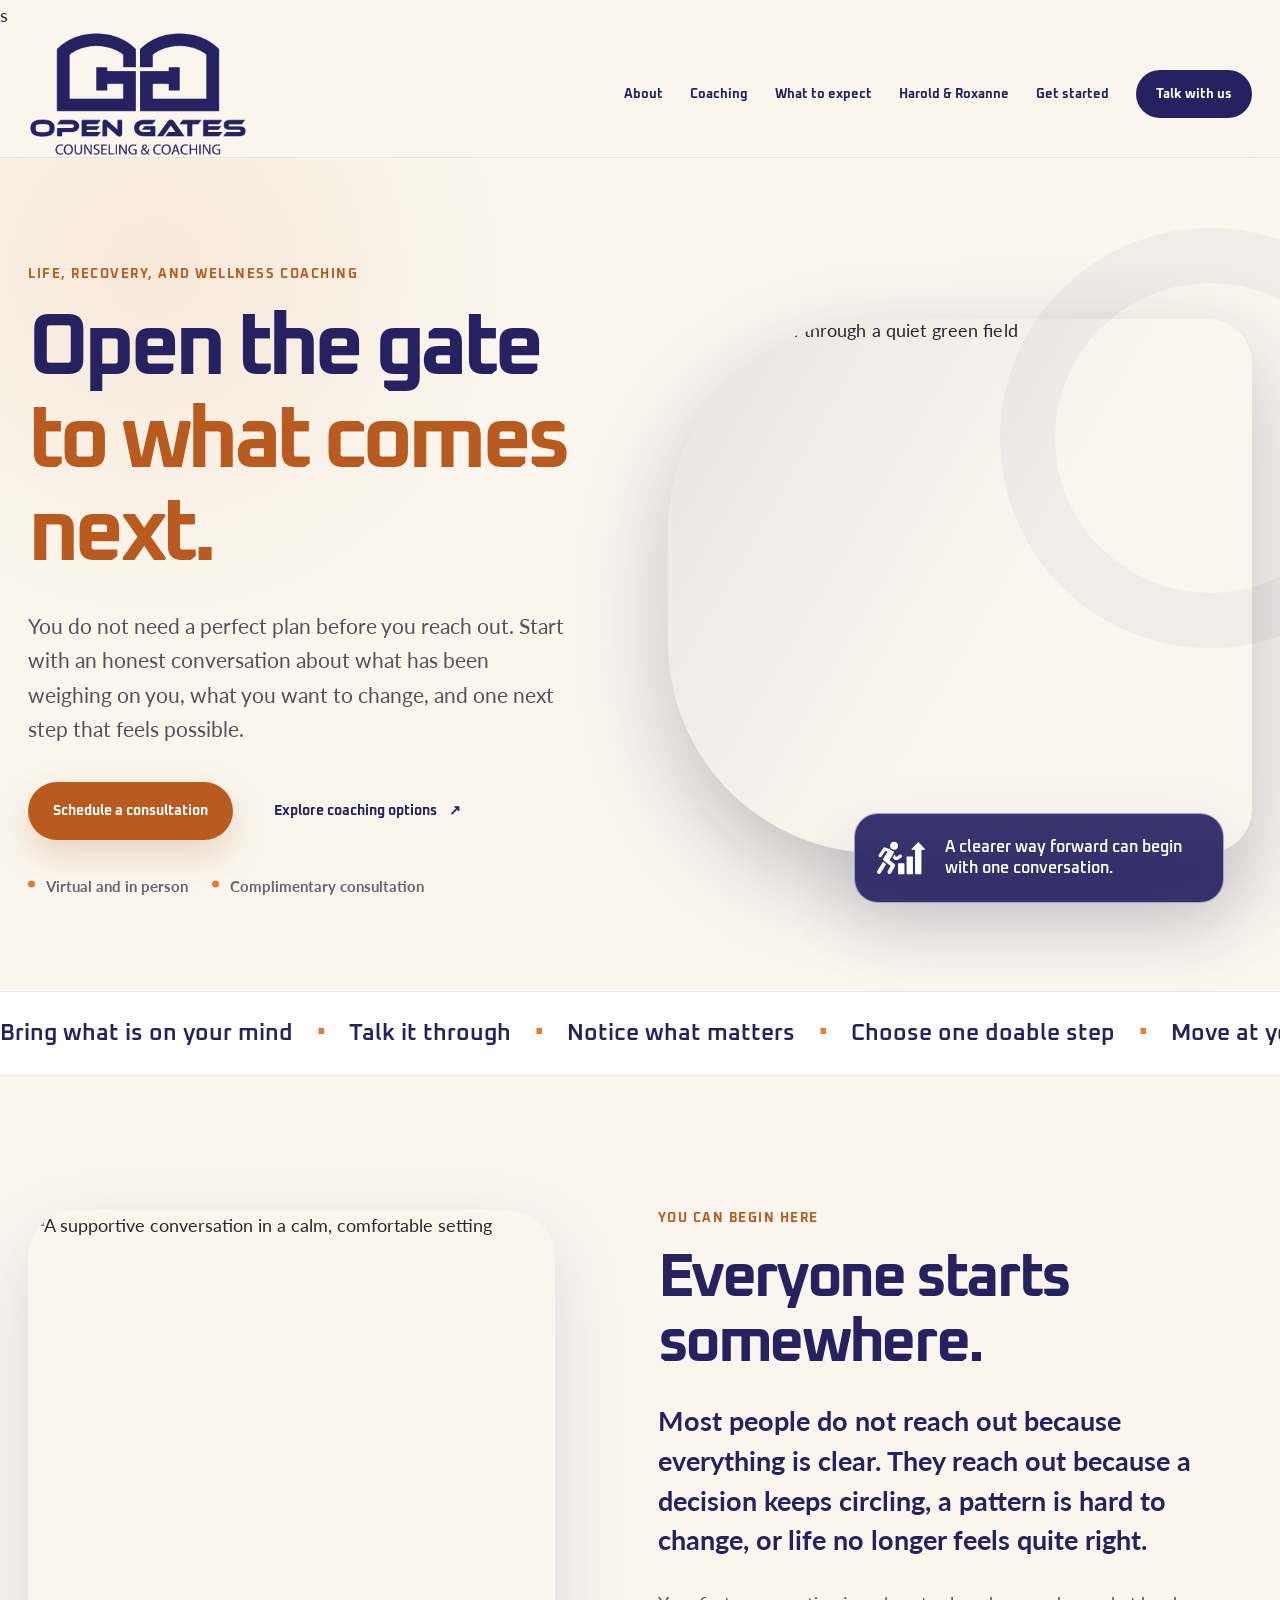
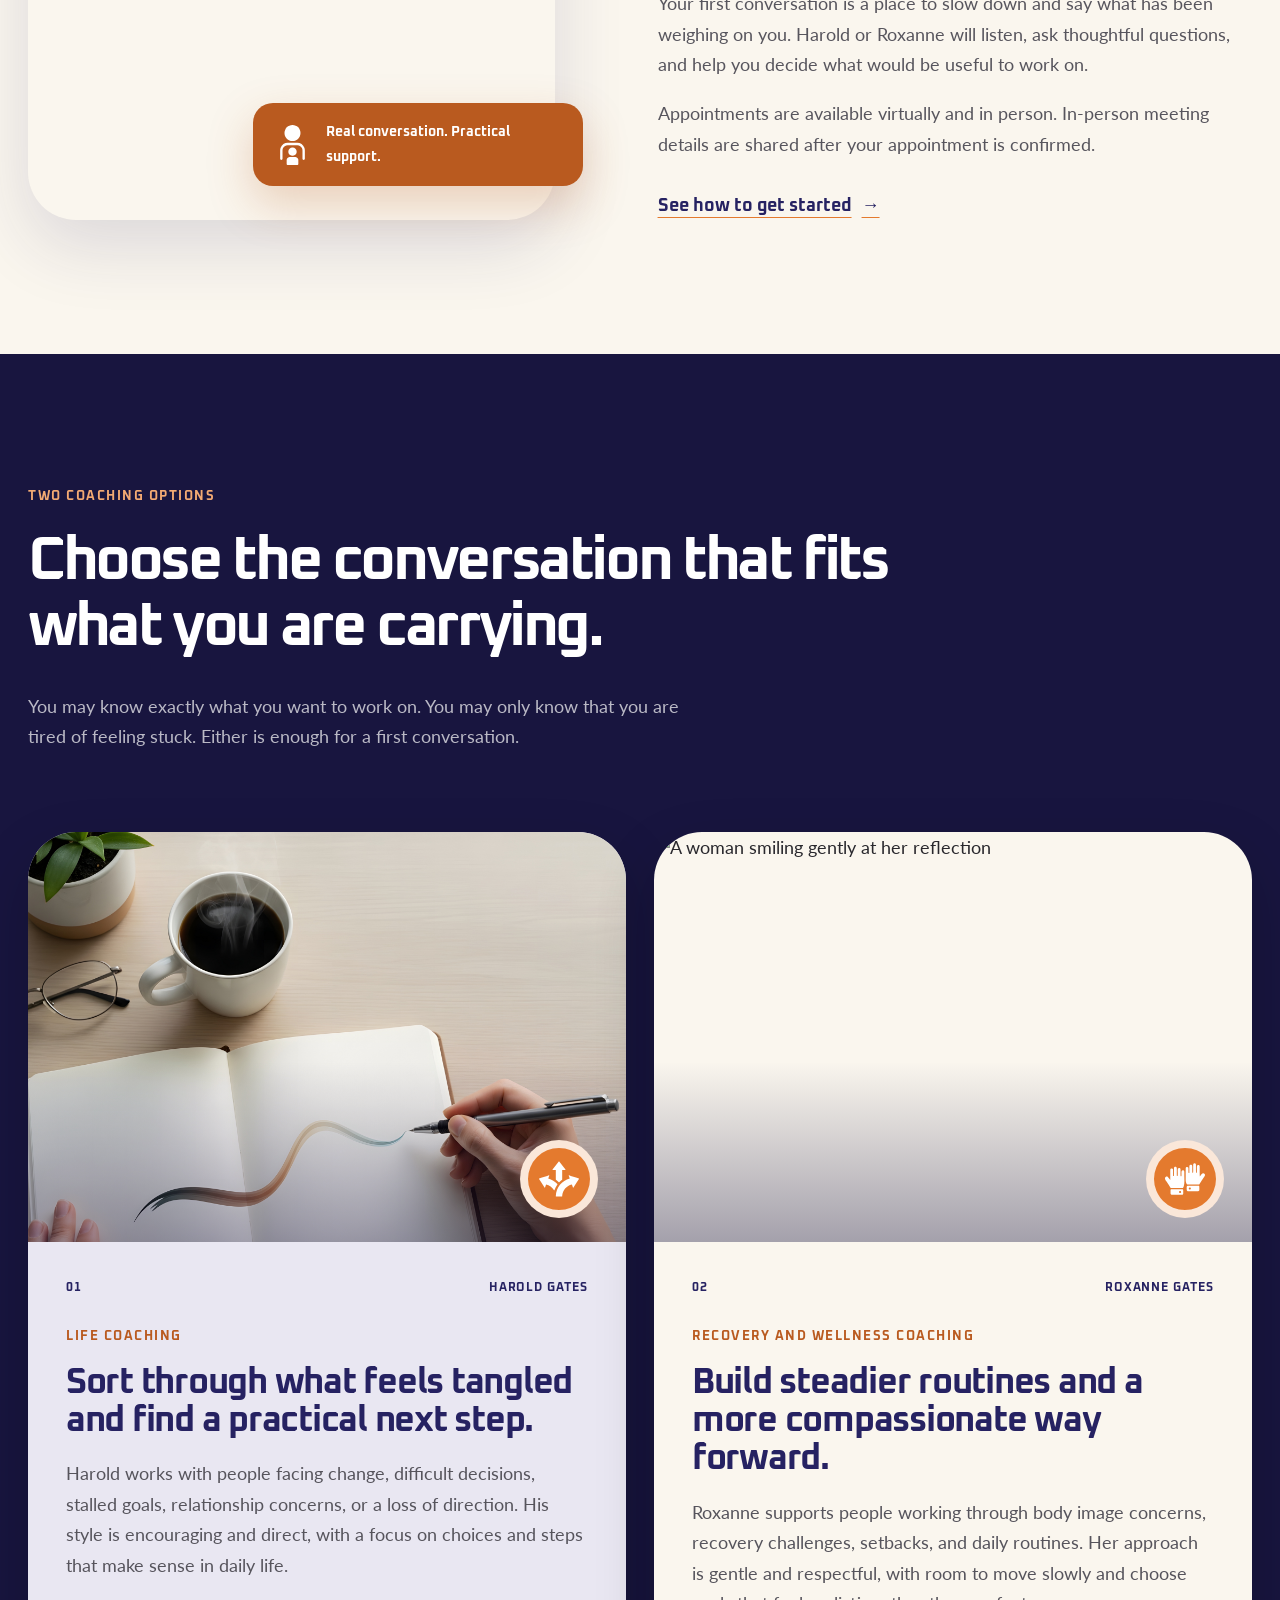
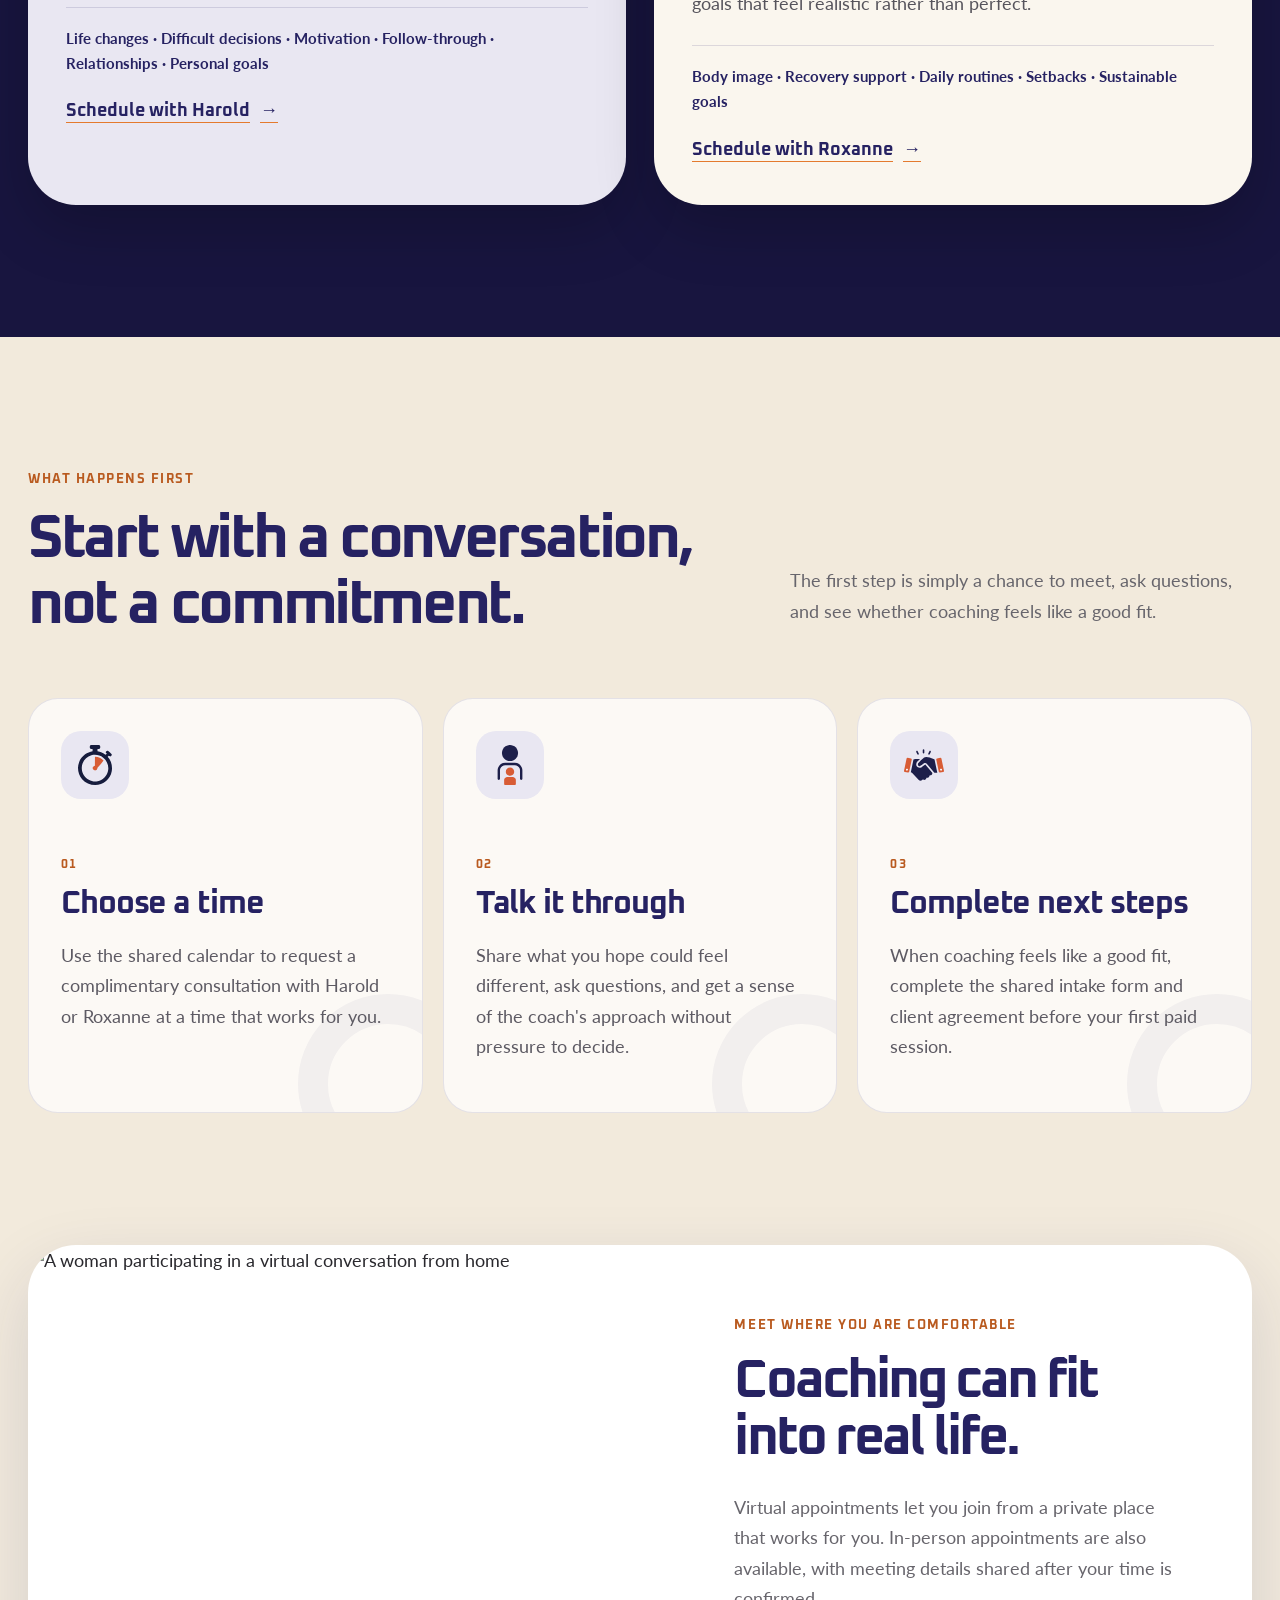
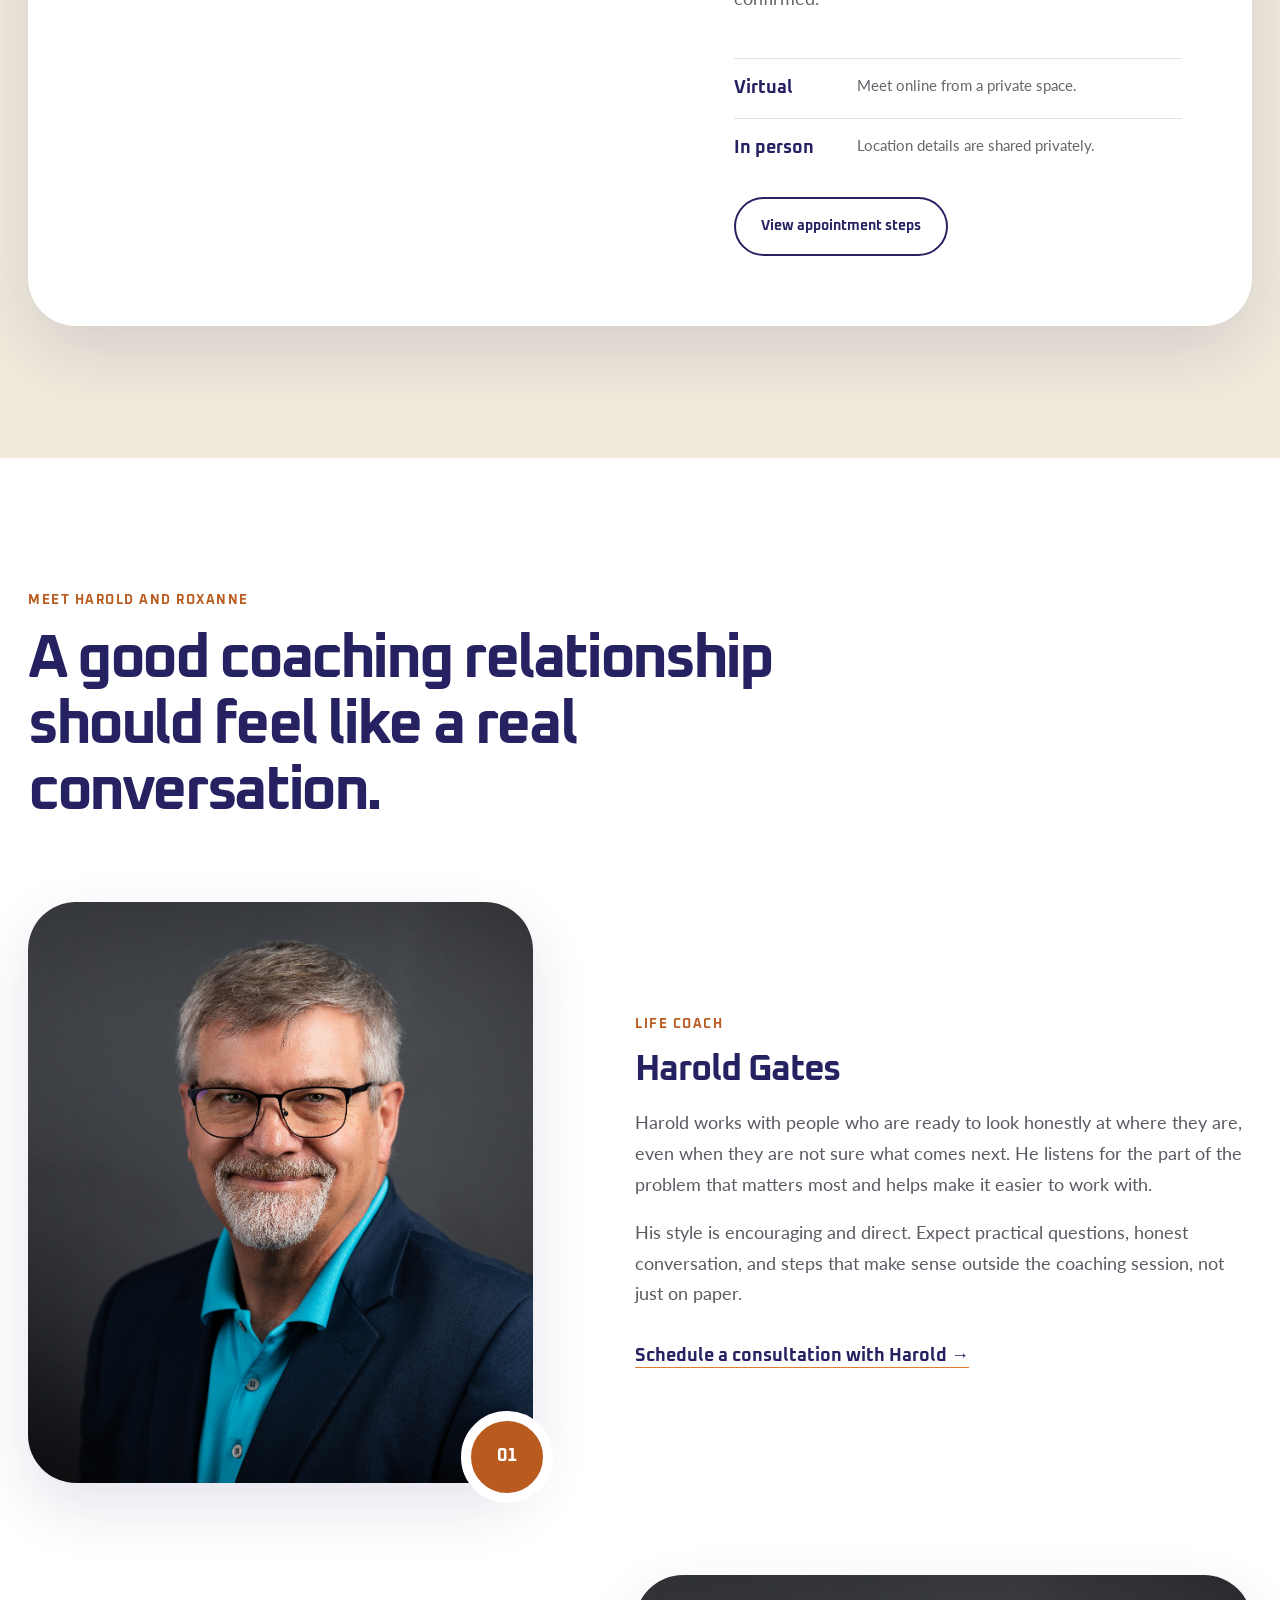
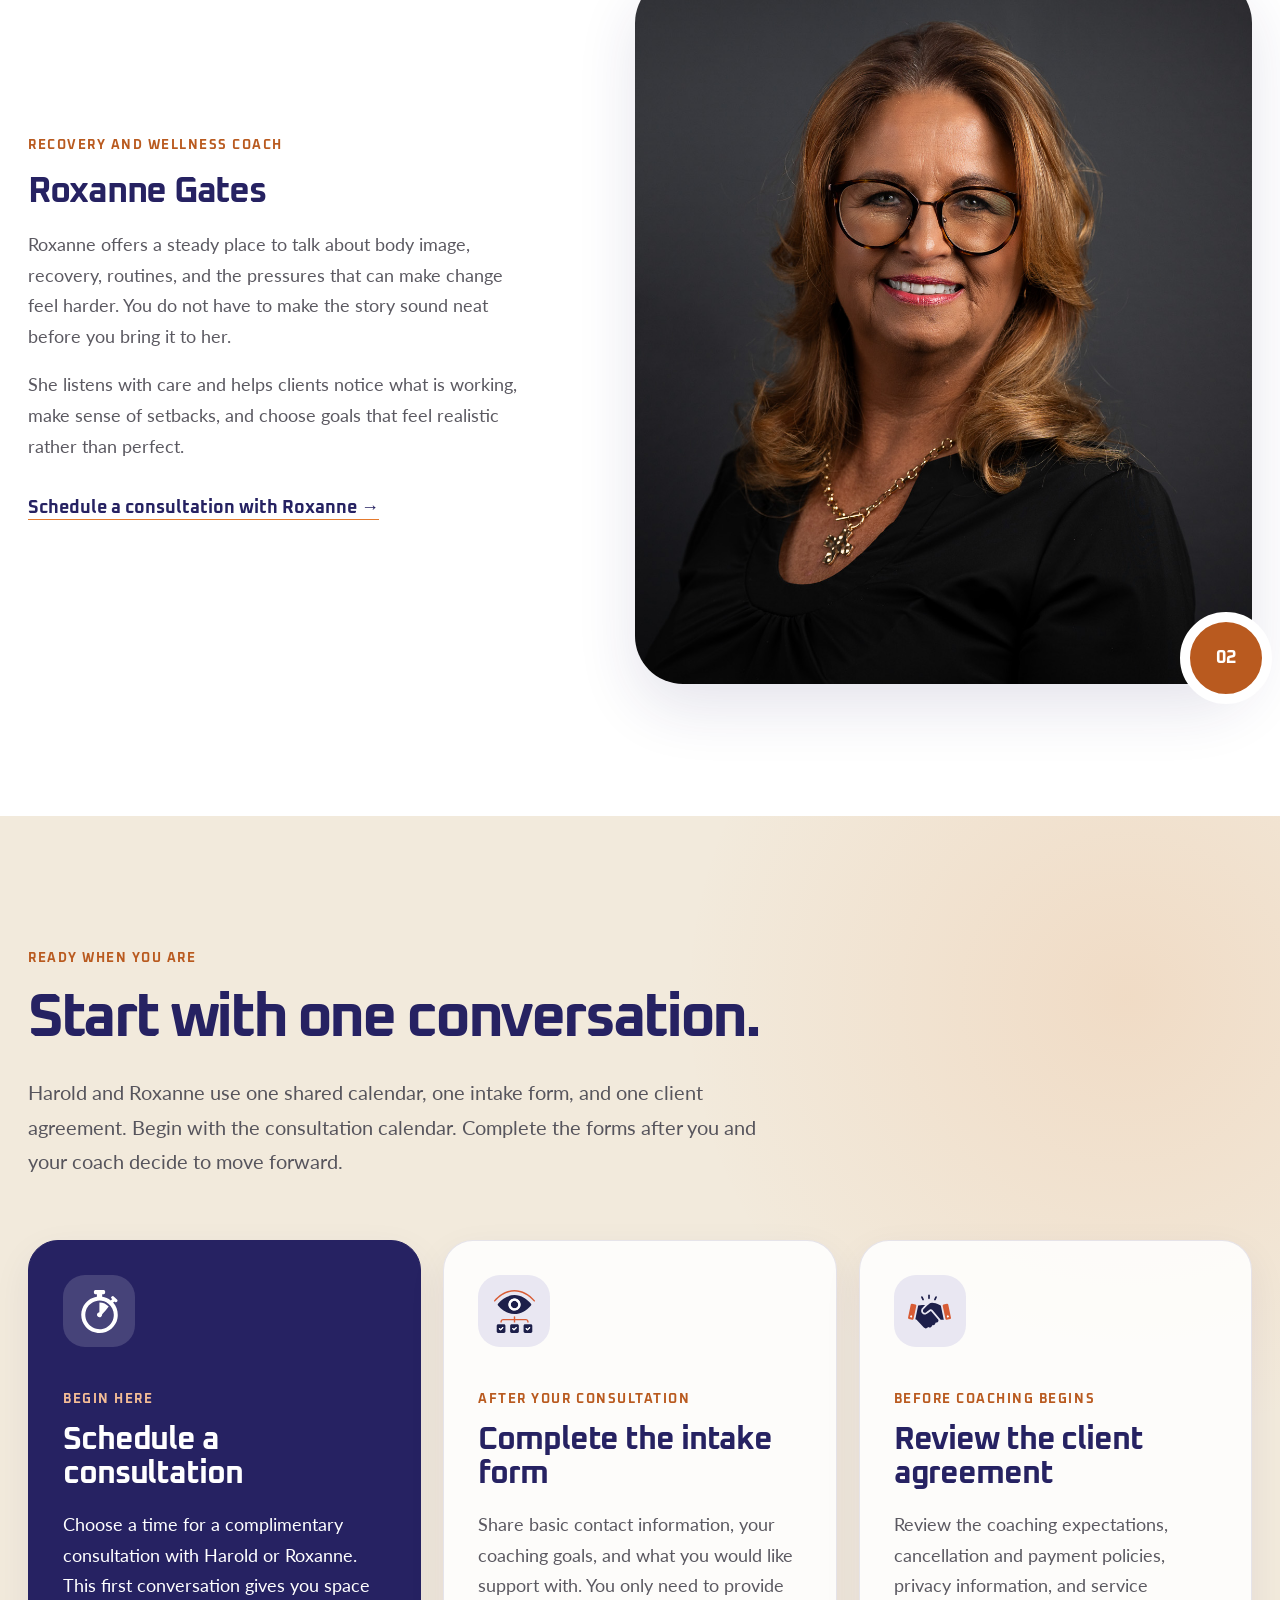
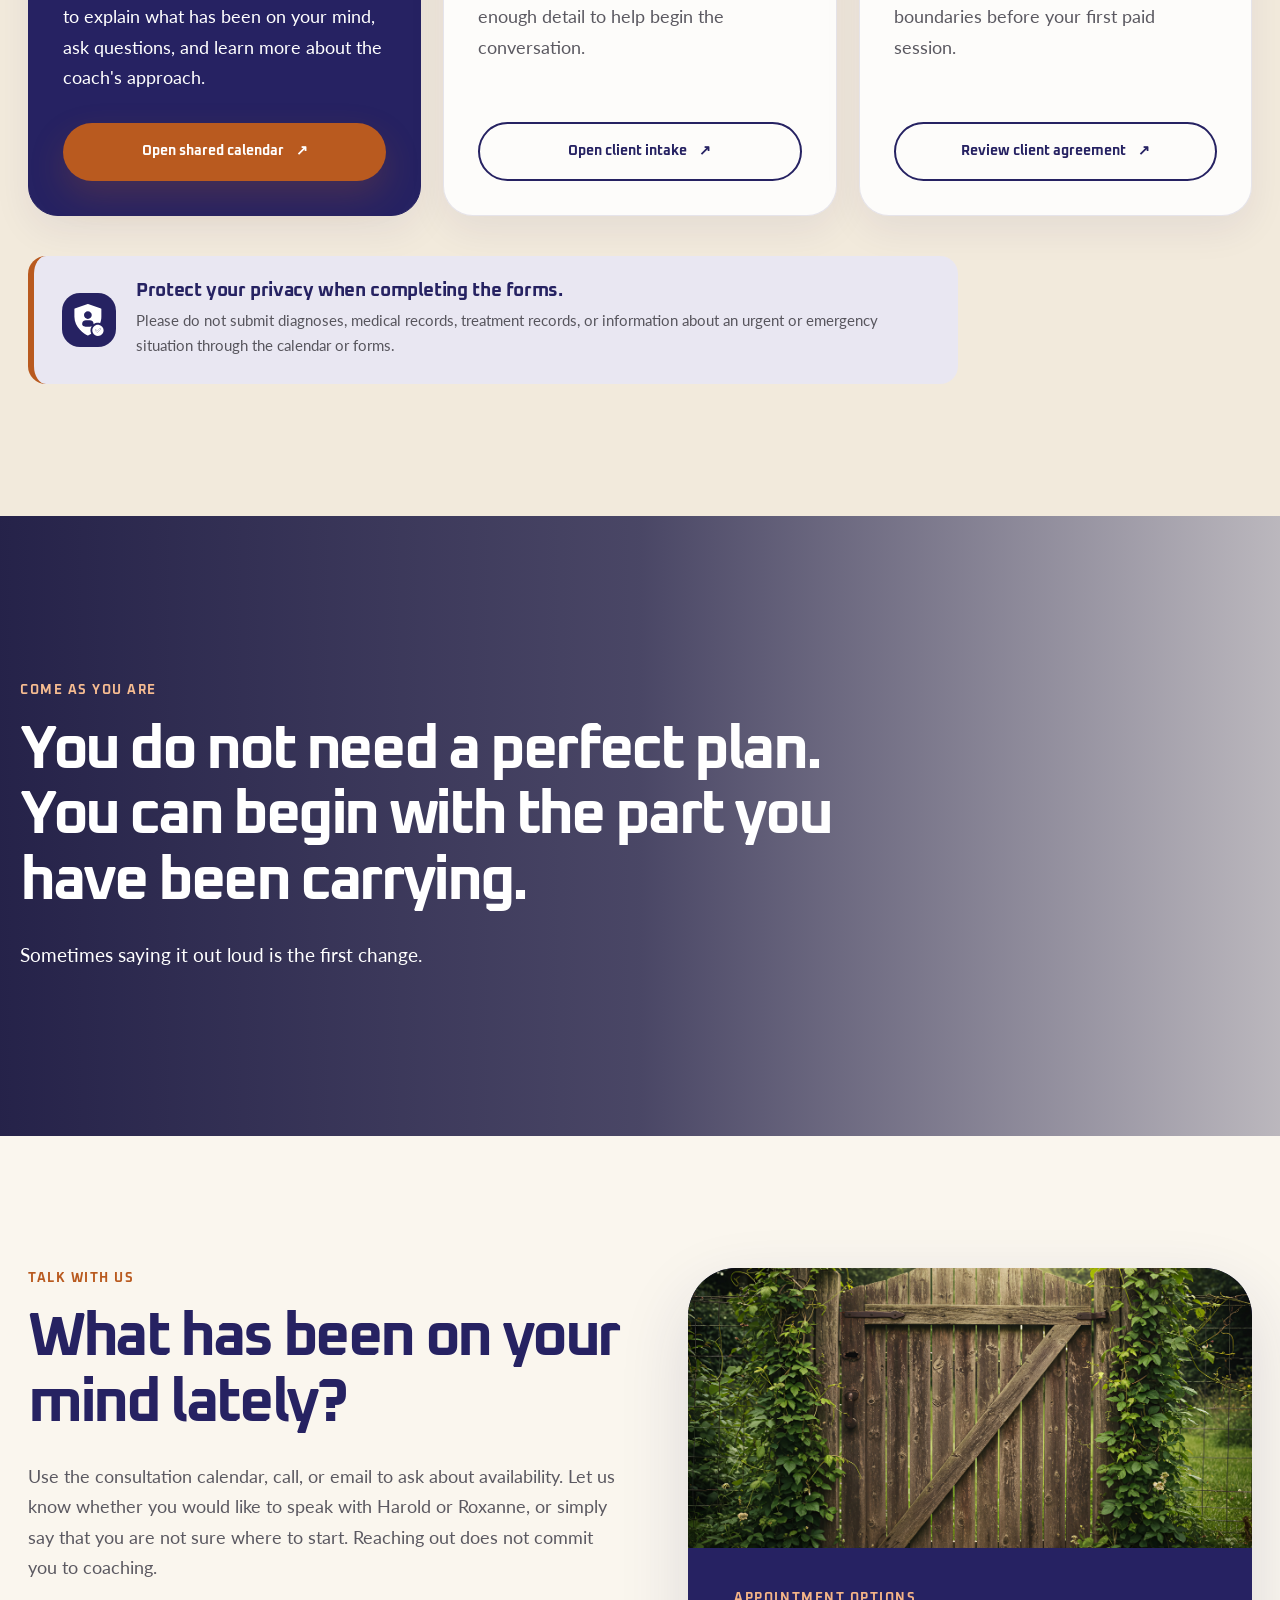
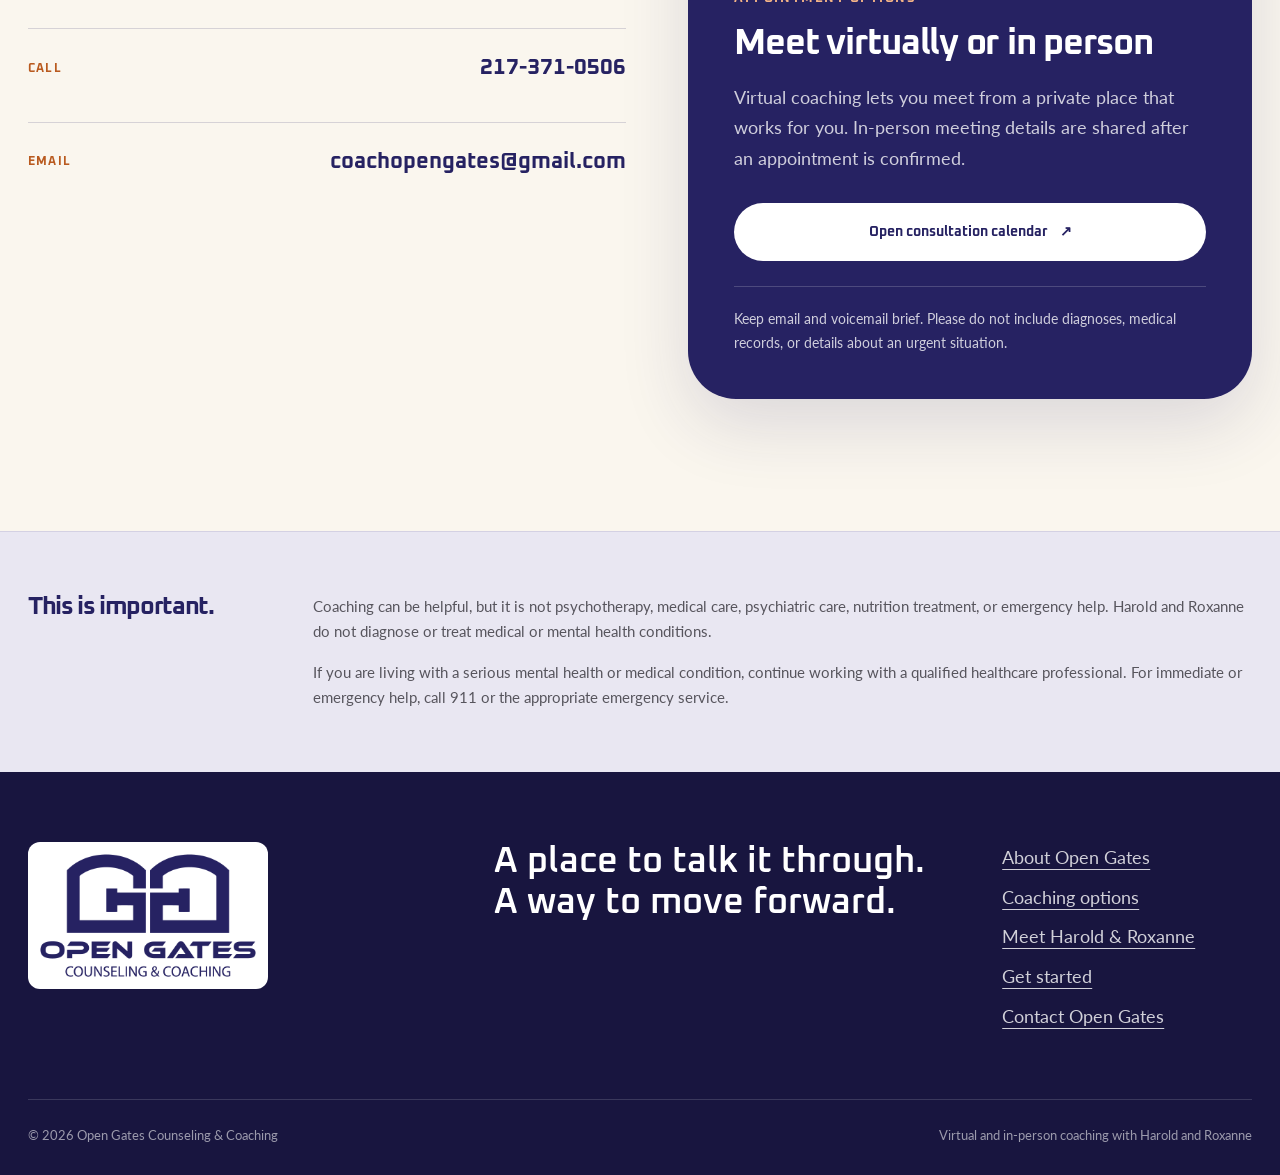
==== commit 24847119: "Update" ====
--- a/index.html
+++ b/index.html
@@ -1,6 +1,6 @@
 <!DOCTYPE html>
 <html lang="en">
-<head>
+<head>s
   <meta charset="UTF-8">
   <meta name="viewport" content="width=device-width, initial-scale=1.0">
 
@@ -38,7 +38,7 @@
     }
   </script>
 
-  <link rel="stylesheet" href="styles.css">
+  <link rel="stylesheet" href="styles.css?v=20260730-3">
 </head>
 
 <body>
@@ -113,15 +113,15 @@
           <figure class="hero-photo-frame">
             <img
               class="hero-photo"
-              src="images/winding-path.jpg"
-              data-fallbacks="images/stock/winding-path.jpg|images/AdobeStock_1491560507.jpeg|images/stock/AdobeStock_1491560507.jpeg"
+              src="images/stock/winding-path.jpg.jpeg"
+              data-fallbacks="images/stock/winding-path.jpeg|images/stock/AdobeStock_1491560507.jpeg|images/winding-path.jpg|images/AdobeStock_1491560507.jpeg"
               onerror="useNextImageSource(this)"
               alt="A winding path through a quiet green field"
             >
           </figure>
 
           <div class="hero-photo-note">
-            <img src="icons/33-forward-progress.svg" alt="" aria-hidden="true">
+            <img src="Icons/33-forward-progress.svg" alt="" aria-hidden="true">
             <p>A clearer way forward can begin with one conversation.</p>
           </div>
         </div>
@@ -148,14 +148,14 @@
         <div class="story-image-wrap reveal">
           <img
             class="story-image"
-            src="images/supportive-coaching-conversation.jpg"
-              data-fallbacks="images/stock/supportive-coaching-conversation.jpg|images/AdobeStock_2018708456.jpeg|images/stock/AdobeStock_2018708456.jpeg"
+            src="images/stock/supportive-coaching-conversation.jpg.jpeg"
+              data-fallbacks="images/stock/supportive-coaching-conversation.jpeg|images/stock/AdobeStock_2018708456.jpeg|images/supportive-coaching-conversation.jpg|images/AdobeStock_2018708456.jpeg"
               onerror="useNextImageSource(this)"
             alt="A supportive conversation in a calm, comfortable setting"
             loading="lazy"
           >
           <div class="story-image-caption">
-            <img src="icons/26-one-on-one-coaching.svg" alt="" aria-hidden="true">
+            <img src="Icons/26-one-on-one-coaching.svg" alt="" aria-hidden="true">
             <span>Real conversation. Practical support.</span>
           </div>
         </div>
@@ -206,14 +206,14 @@
             <div class="service-image-wrap">
               <img
                 class="service-image"
-                src="images/reflection-journal-desk.jpg"
-              data-fallbacks="images/stock/reflection-journal-desk.jpg|images/AdobeStock_1708296893.jpeg|images/stock/AdobeStock_1708296893.jpeg"
+                src="images/stock/reflection-journal-desk.jpg.jpeg"
+              data-fallbacks="images/stock/reflection-journal-desk.jpeg|images/stock/AdobeStock_1708296893.jpeg|images/reflection-journal-desk.jpg|images/AdobeStock_1708296893.jpeg"
               onerror="useNextImageSource(this)"
                 alt="An open journal, coffee, and a pen on a quiet desk"
                 loading="lazy"
               >
               <div class="service-icon-shell" aria-hidden="true">
-                <img src="icons/17-choosing-a-direction.svg" alt="">
+                <img src="Icons/17-choosing-a-direction.svg" alt="">
               </div>
             </div>
 
@@ -249,14 +249,14 @@
             <div class="service-image-wrap">
               <img
                 class="service-image service-image-portrait"
-                src="images/positive-self-image-mirror.jpg"
-              data-fallbacks="images/stock/positive-self-image-mirror.jpg|images/AdobeStock_2035390616.jpeg|images/stock/AdobeStock_2035390616.jpeg"
+                src="images/stock/positive-self-image-mirror.jpg.jpeg"
+              data-fallbacks="images/stock/positive-self-image-mirror.jpeg|images/stock/AdobeStock_2035390616.jpeg|images/positive-self-image-mirror.jpg|images/AdobeStock_2035390616.jpeg"
               onerror="useNextImageSource(this)"
                 alt="A woman smiling gently at her reflection"
                 loading="lazy"
               >
               <div class="service-icon-shell" aria-hidden="true">
-                <img src="icons/08-open-hands.svg" alt="">
+                <img src="Icons/08-open-hands.svg" alt="">
               </div>
             </div>
 
@@ -308,7 +308,7 @@
         <div class="process-grid">
           <article class="process-card reveal">
             <div class="process-icon-shell">
-              <img src="icons/09-time-management.svg" alt="" aria-hidden="true">
+              <img src="Icons/09-time-management.svg" alt="" aria-hidden="true">
             </div>
             <span class="process-number">01</span>
             <h3>Choose a time</h3>
@@ -320,7 +320,7 @@
 
           <article class="process-card reveal">
             <div class="process-icon-shell">
-              <img src="icons/26-one-on-one-coaching.svg" alt="" aria-hidden="true">
+              <img src="Icons/26-one-on-one-coaching.svg" alt="" aria-hidden="true">
             </div>
             <span class="process-number">02</span>
             <h3>Talk it through</h3>
@@ -332,7 +332,7 @@
 
           <article class="process-card reveal">
             <div class="process-icon-shell">
-              <img src="icons/30-agreement.svg" alt="" aria-hidden="true">
+              <img src="Icons/30-agreement.svg" alt="" aria-hidden="true">
             </div>
             <span class="process-number">03</span>
             <h3>Complete next steps</h3>
@@ -350,8 +350,8 @@
         <div class="virtual-image-wrap">
           <img
             class="virtual-image"
-            src="images/virtual-coaching-session.jpg"
-              data-fallbacks="images/stock/virtual-coaching-session.jpg|images/AdobeStock_2106586645.jpeg|images/stock/AdobeStock_2106586645.jpeg"
+            src="images/stock/virtual-coaching-session.jpg.jpeg"
+              data-fallbacks="images/stock/virtual-coaching-session.jpeg|images/stock/AdobeStock_2106586645.jpeg|images/virtual-coaching-session.jpg|images/AdobeStock_2106586645.jpeg"
               onerror="useNextImageSource(this)"
             alt="A woman participating in a virtual conversation from home"
             loading="lazy"
@@ -397,7 +397,7 @@
             <div class="coach-image-wrap">
               <img
                 class="coach-photo"
-                src="images/harold-gates-coach.jpg"
+                src="images/Harold-Gates-Coach.jpg"
                 alt="Harold Gates, life coach"
                 loading="lazy"
               >
@@ -479,7 +479,7 @@
         <div class="get-started-grid">
           <article class="get-started-card get-started-card-primary reveal">
             <div class="get-started-icon">
-              <img src="icons/09-time-management.svg" alt="" aria-hidden="true">
+              <img src="Icons/09-time-management.svg" alt="" aria-hidden="true">
             </div>
             <p class="get-started-label">Begin here</p>
             <h3>Schedule a consultation</h3>
@@ -503,7 +503,7 @@
 
           <article class="get-started-card reveal">
             <div class="get-started-icon">
-              <img src="icons/20-evaluation.svg" alt="" aria-hidden="true">
+              <img src="Icons/20-evaluation.svg" alt="" aria-hidden="true">
             </div>
             <p class="get-started-label">After your consultation</p>
             <h3>Complete the intake form</h3>
@@ -526,7 +526,7 @@
 
           <article class="get-started-card reveal">
             <div class="get-started-icon">
-              <img src="icons/30-agreement.svg" alt="" aria-hidden="true">
+              <img src="Icons/30-agreement.svg" alt="" aria-hidden="true">
             </div>
             <p class="get-started-label">Before coaching begins</p>
             <h3>Review the client agreement</h3>
@@ -550,7 +550,7 @@
 
         <div class="get-started-note reveal">
           <div class="get-started-note-icon" aria-hidden="true">
-            <img src="icons/13-client-protection.svg" alt="">
+            <img src="Icons/13-client-protection.svg" alt="">
           </div>
 
           <div>
@@ -607,8 +607,8 @@
           <div class="contact-card-image-wrap">
             <img
               class="contact-card-image"
-              src="images/garden-gate.jpg"
-              data-fallbacks="images/stock/garden-gate.jpg|images/AdobeStock_1582400251.jpeg|images/stock/AdobeStock_1582400251.jpeg"
+              src="images/stock/garden-gate.jpg.jpeg"
+              data-fallbacks="images/stock/garden-gate.jpeg|images/stock/AdobeStock_1582400251.jpeg|images/garden-gate.jpg|images/AdobeStock_1582400251.jpeg"
               onerror="useNextImageSource(this)"
               alt="A garden gate surrounded by green vines"
               loading="lazy"
@@ -698,6 +698,6 @@
     </div>
   </footer>
 
-  <script src="script.js"></script>
+  <script src="script.js?v=20260730-3"></script>
 </body>
 </html>
--- a/styles.css
+++ b/styles.css
@@ -1088,10 +1088,7 @@
   padding: 130px 0;
   color: var(--white);
   background:
-    url("images/autumn-neighborhood-street.jpg") center / cover no-repeat,
-    url("images/stock/autumn-neighborhood-street.jpg") center / cover no-repeat,
-    url("images/AdobeStock_2097113913.jpeg") center / cover no-repeat,
-    url("images/stock/AdobeStock_2097113913.jpeg") center / cover no-repeat;
+    url("images/stock/autumn-neighborhood-street.jpg.jpeg") center / cover no-repeat;
 }
 
 .statement-overlay {
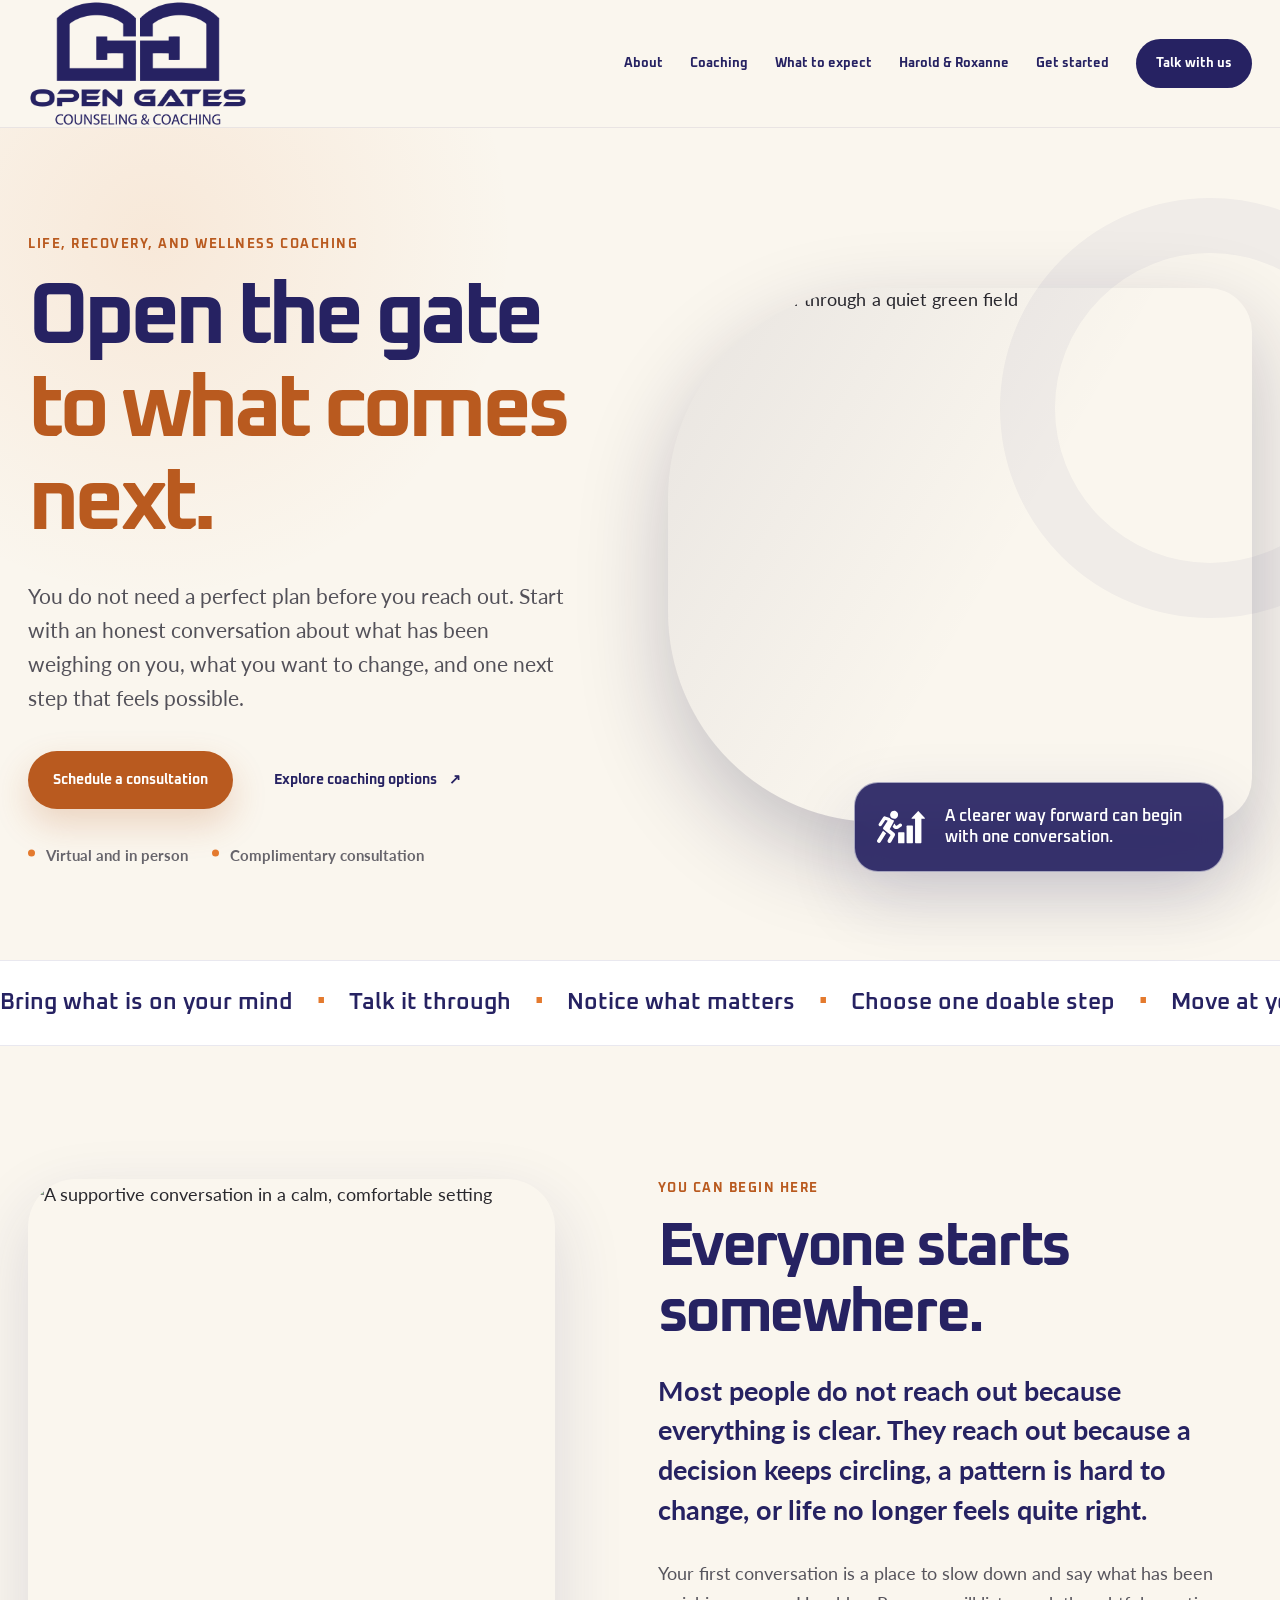
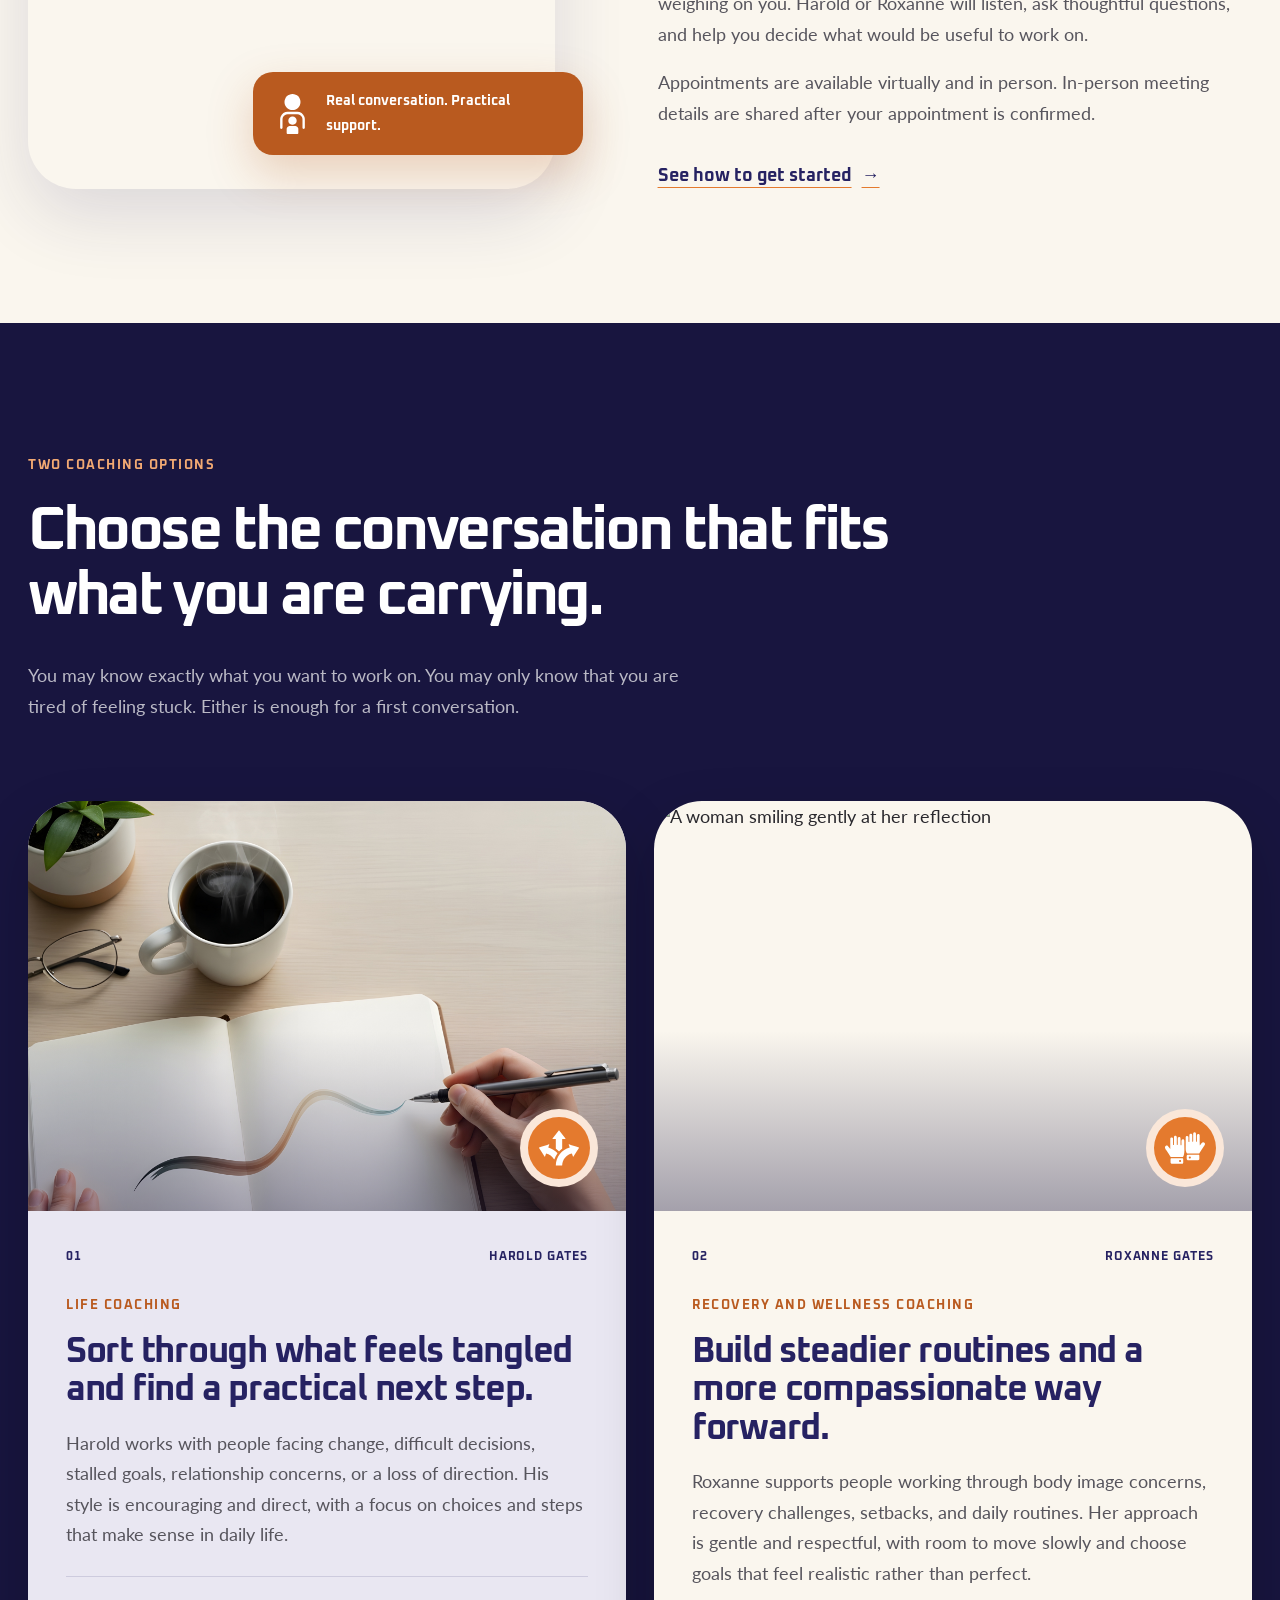
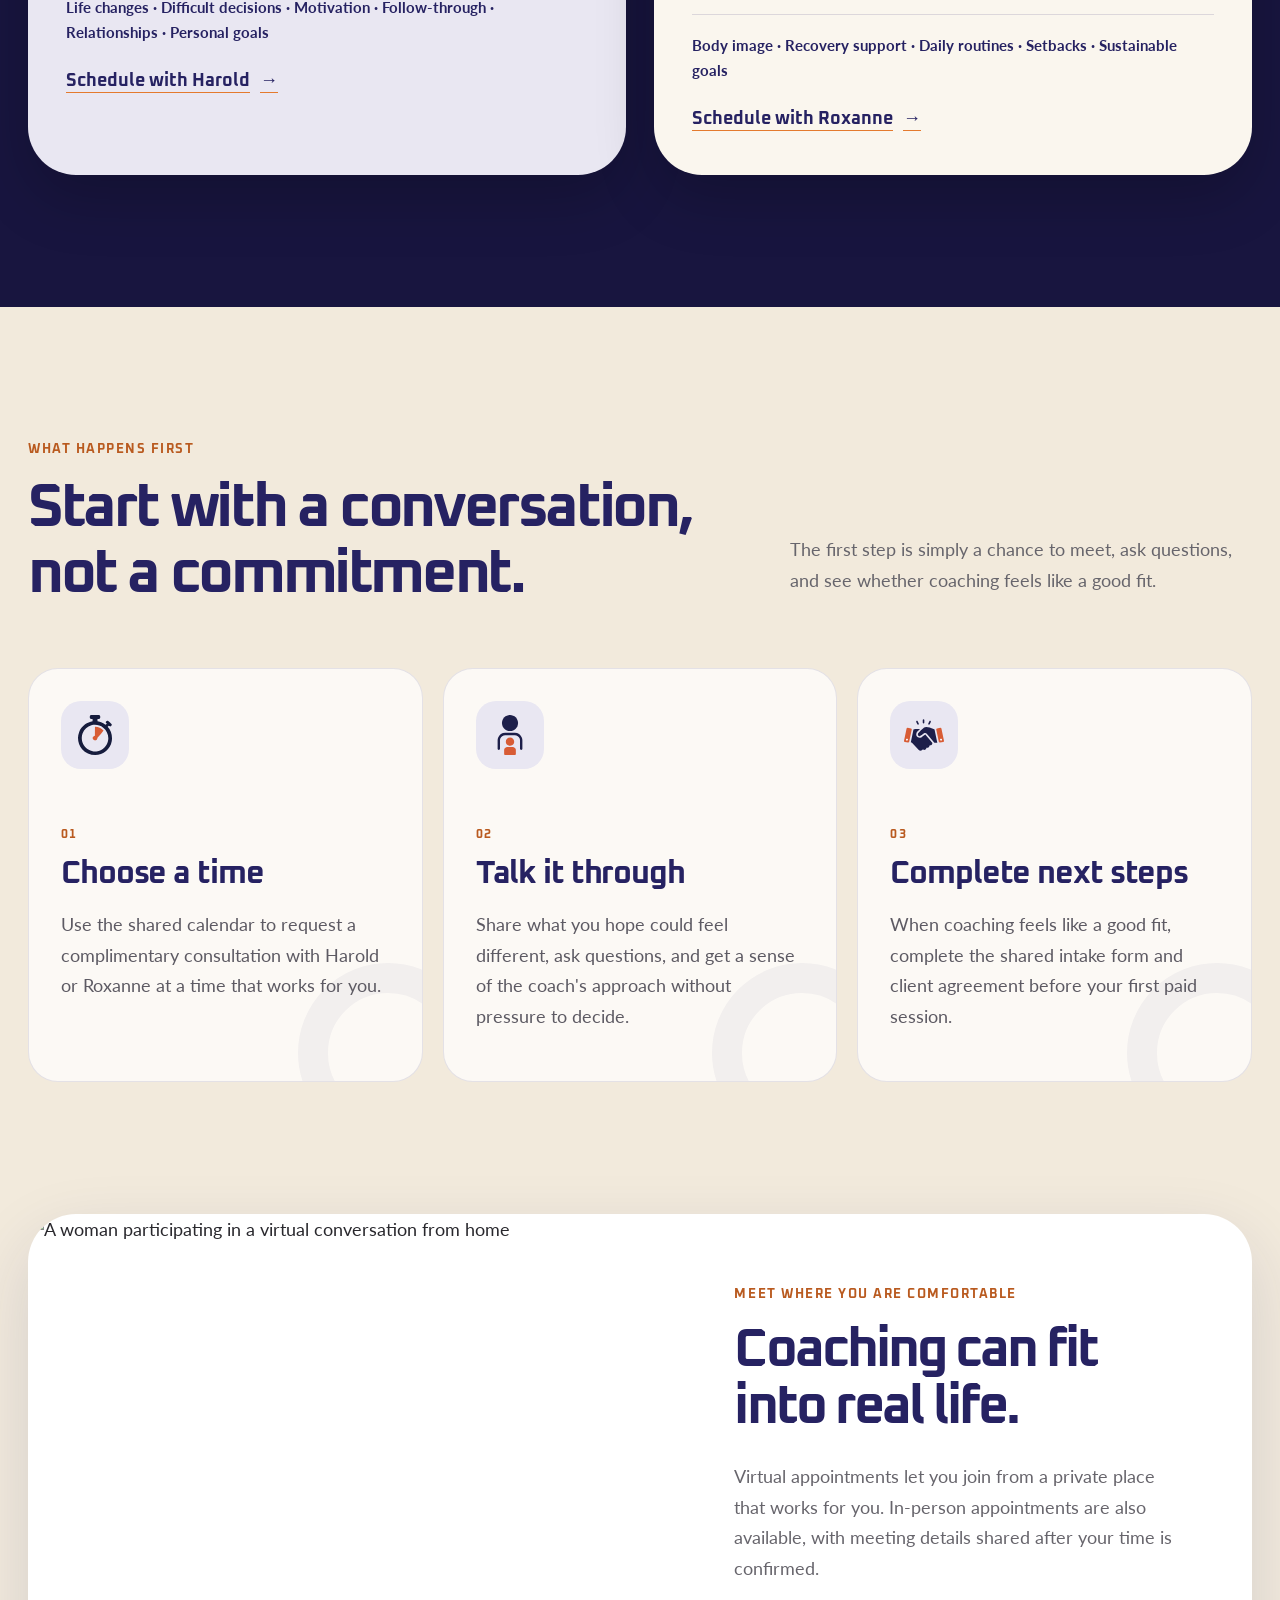
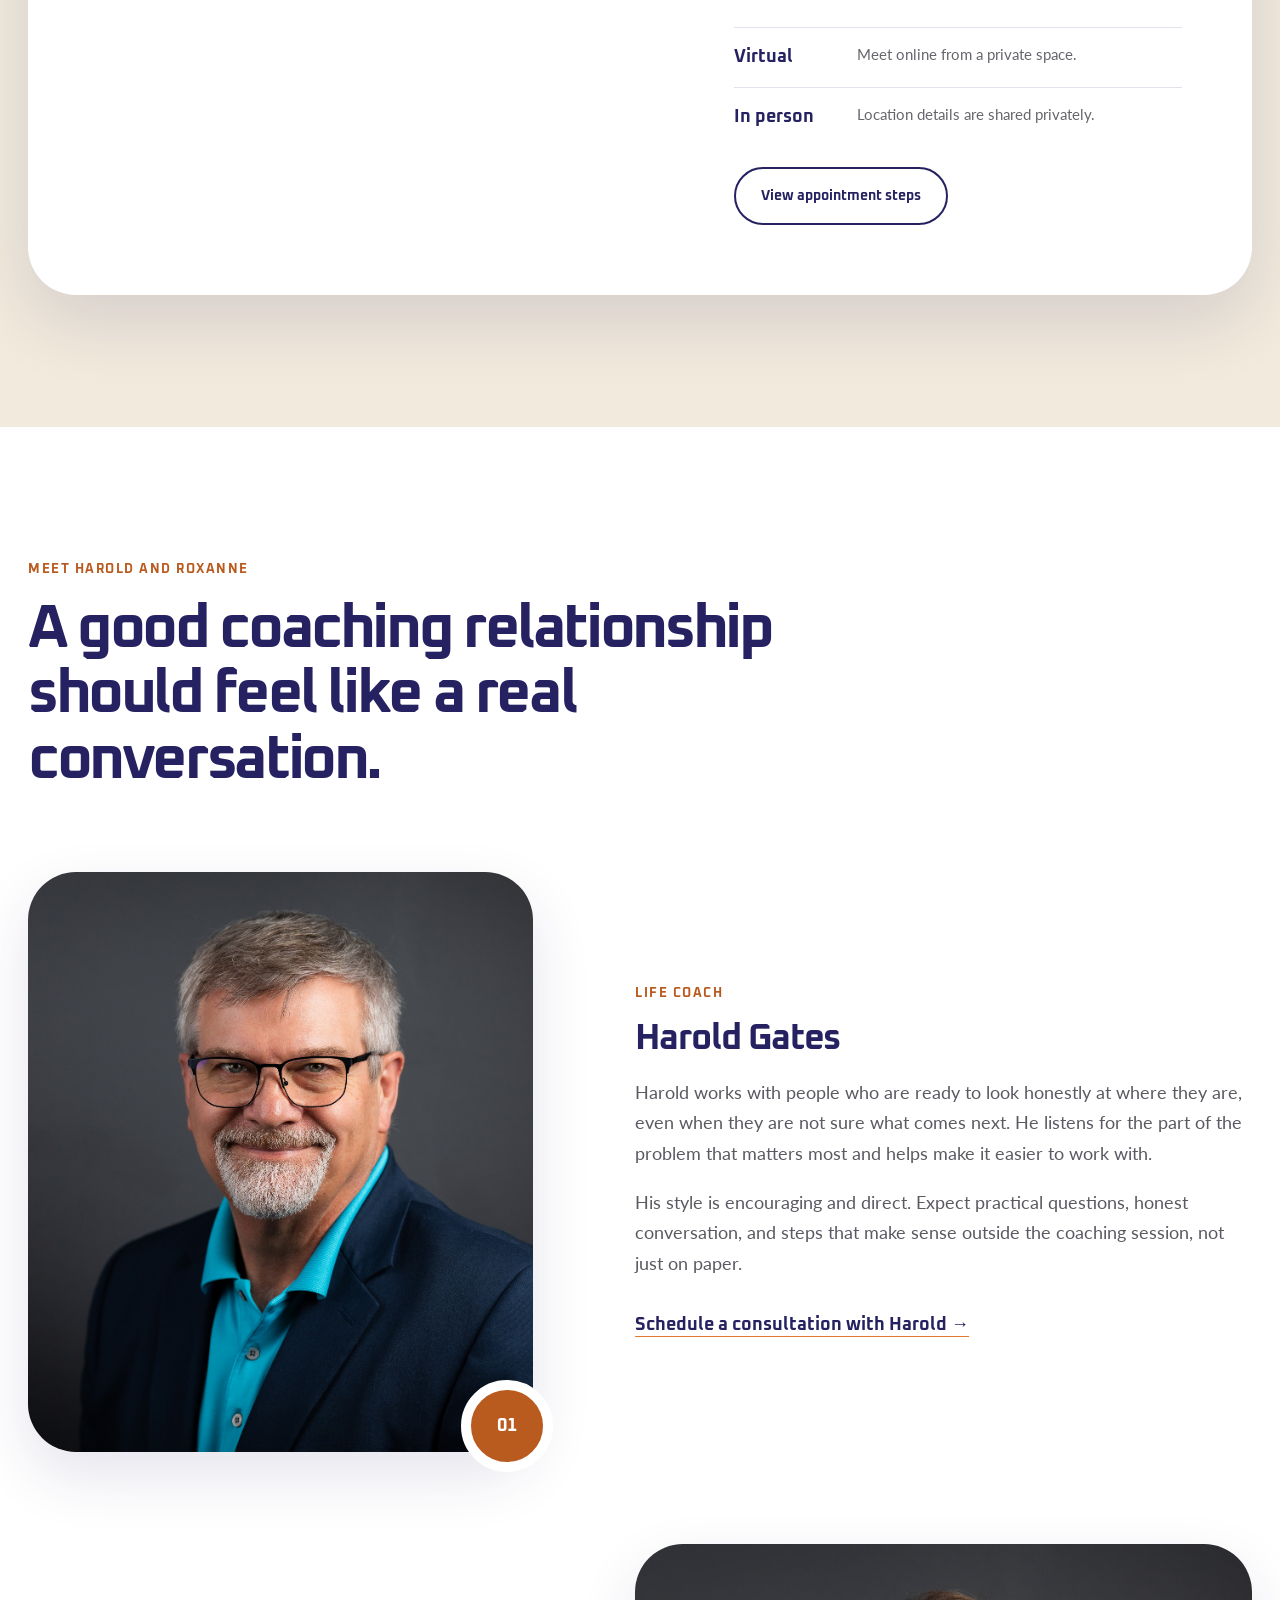
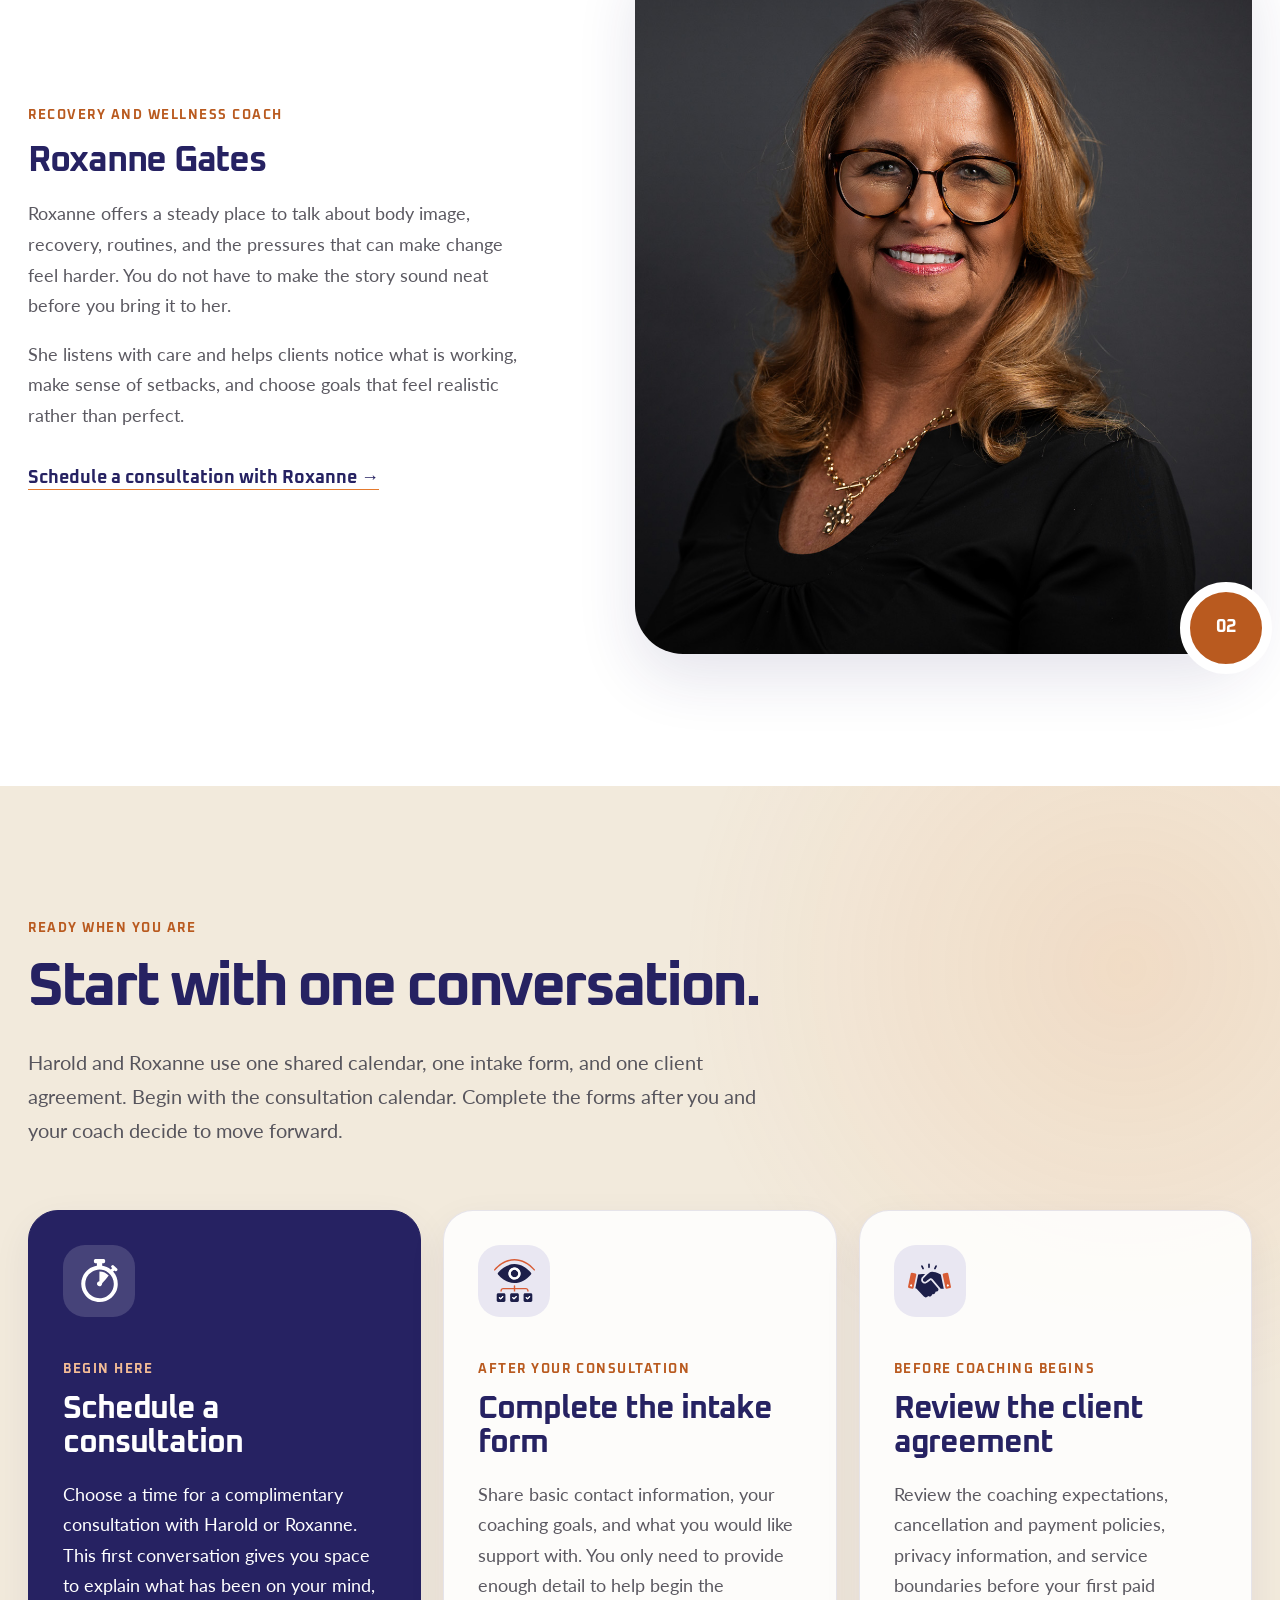
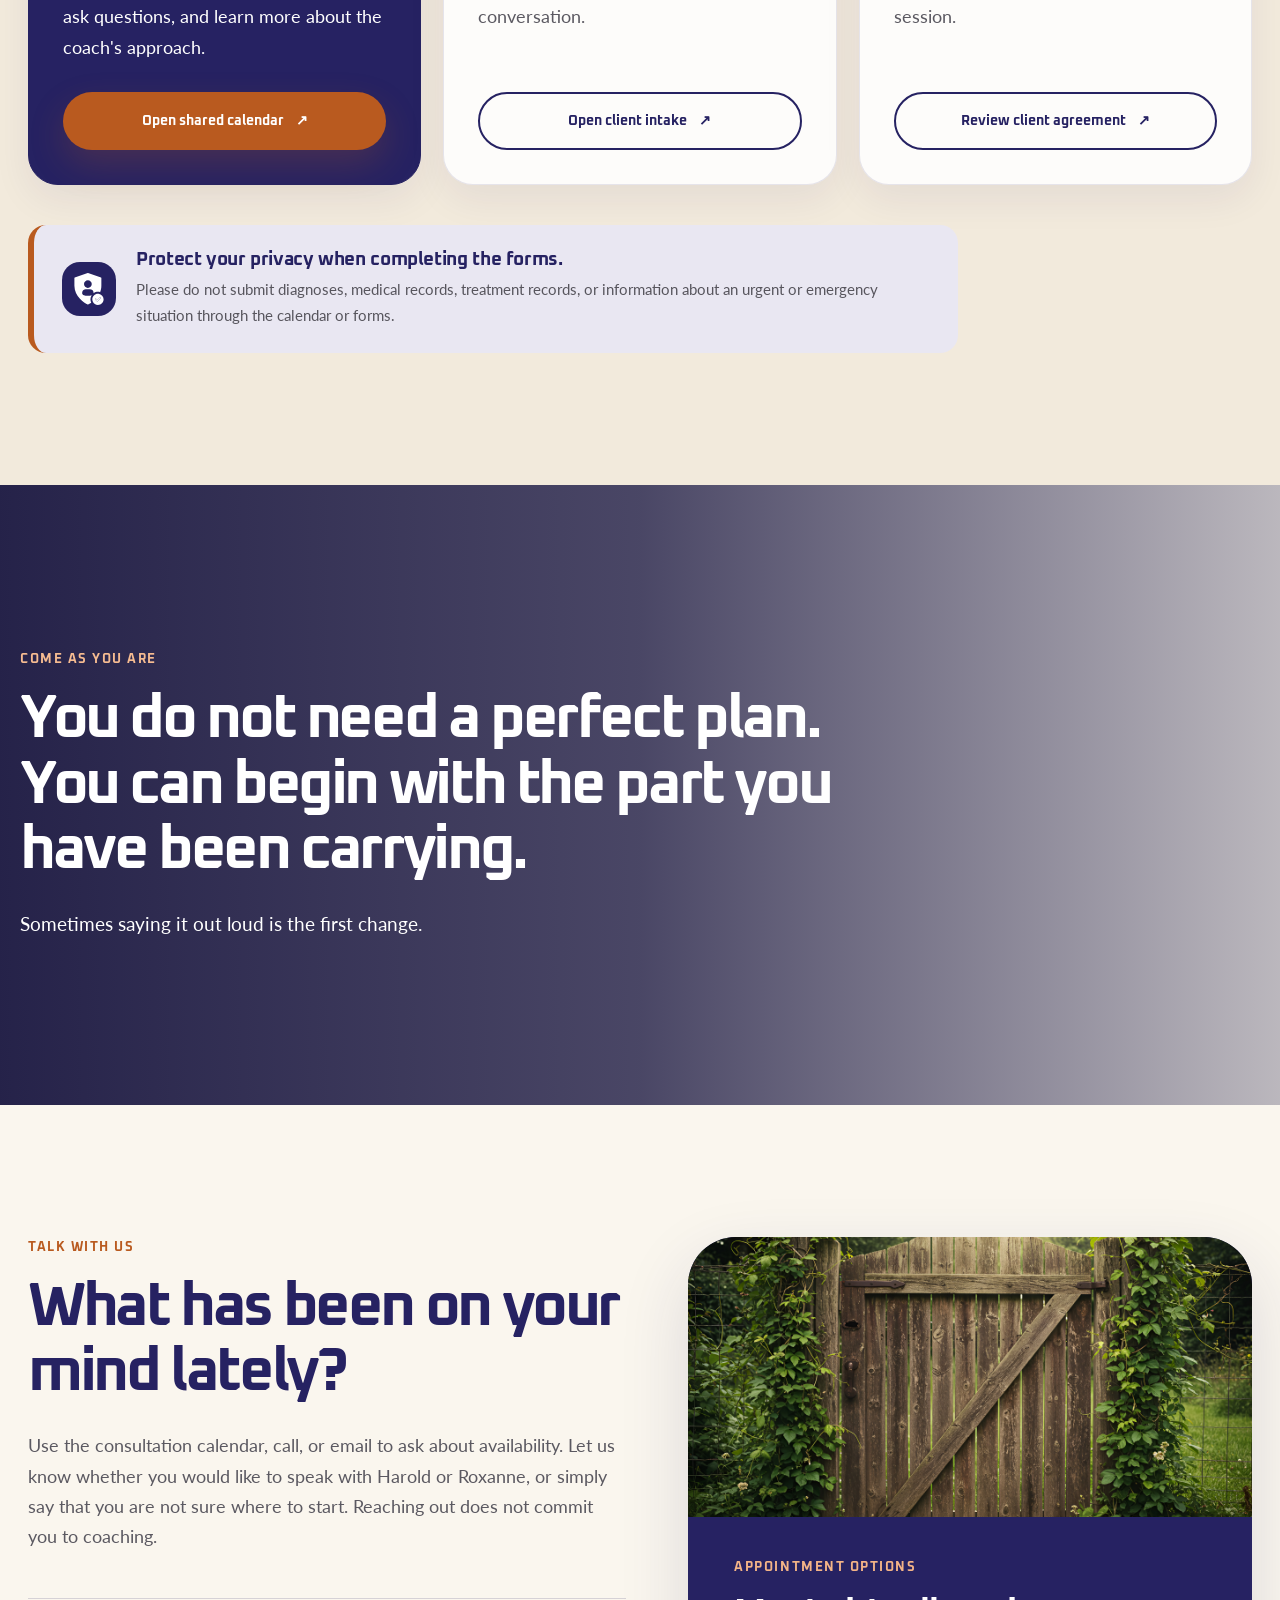
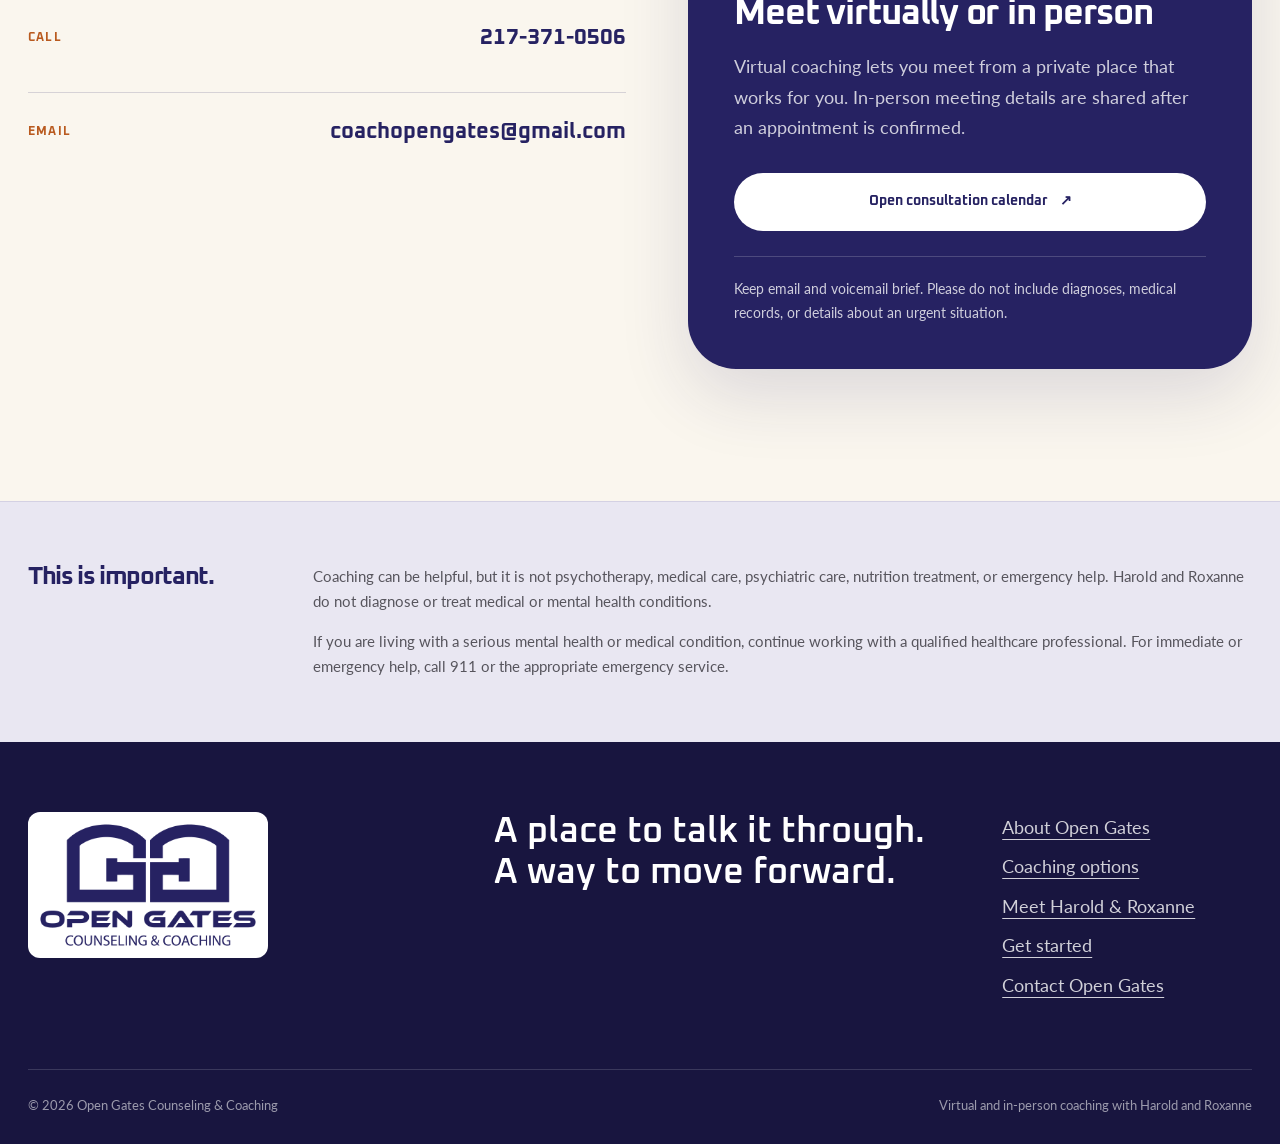
==== commit fd65260d: "Fix exact image and icon paths" ====
--- a/index.html
+++ b/index.html
@@ -1,6 +1,6 @@
 <!DOCTYPE html>
 <html lang="en">
-<head>s
+<head>
   <meta charset="UTF-8">
   <meta name="viewport" content="width=device-width, initial-scale=1.0">
 
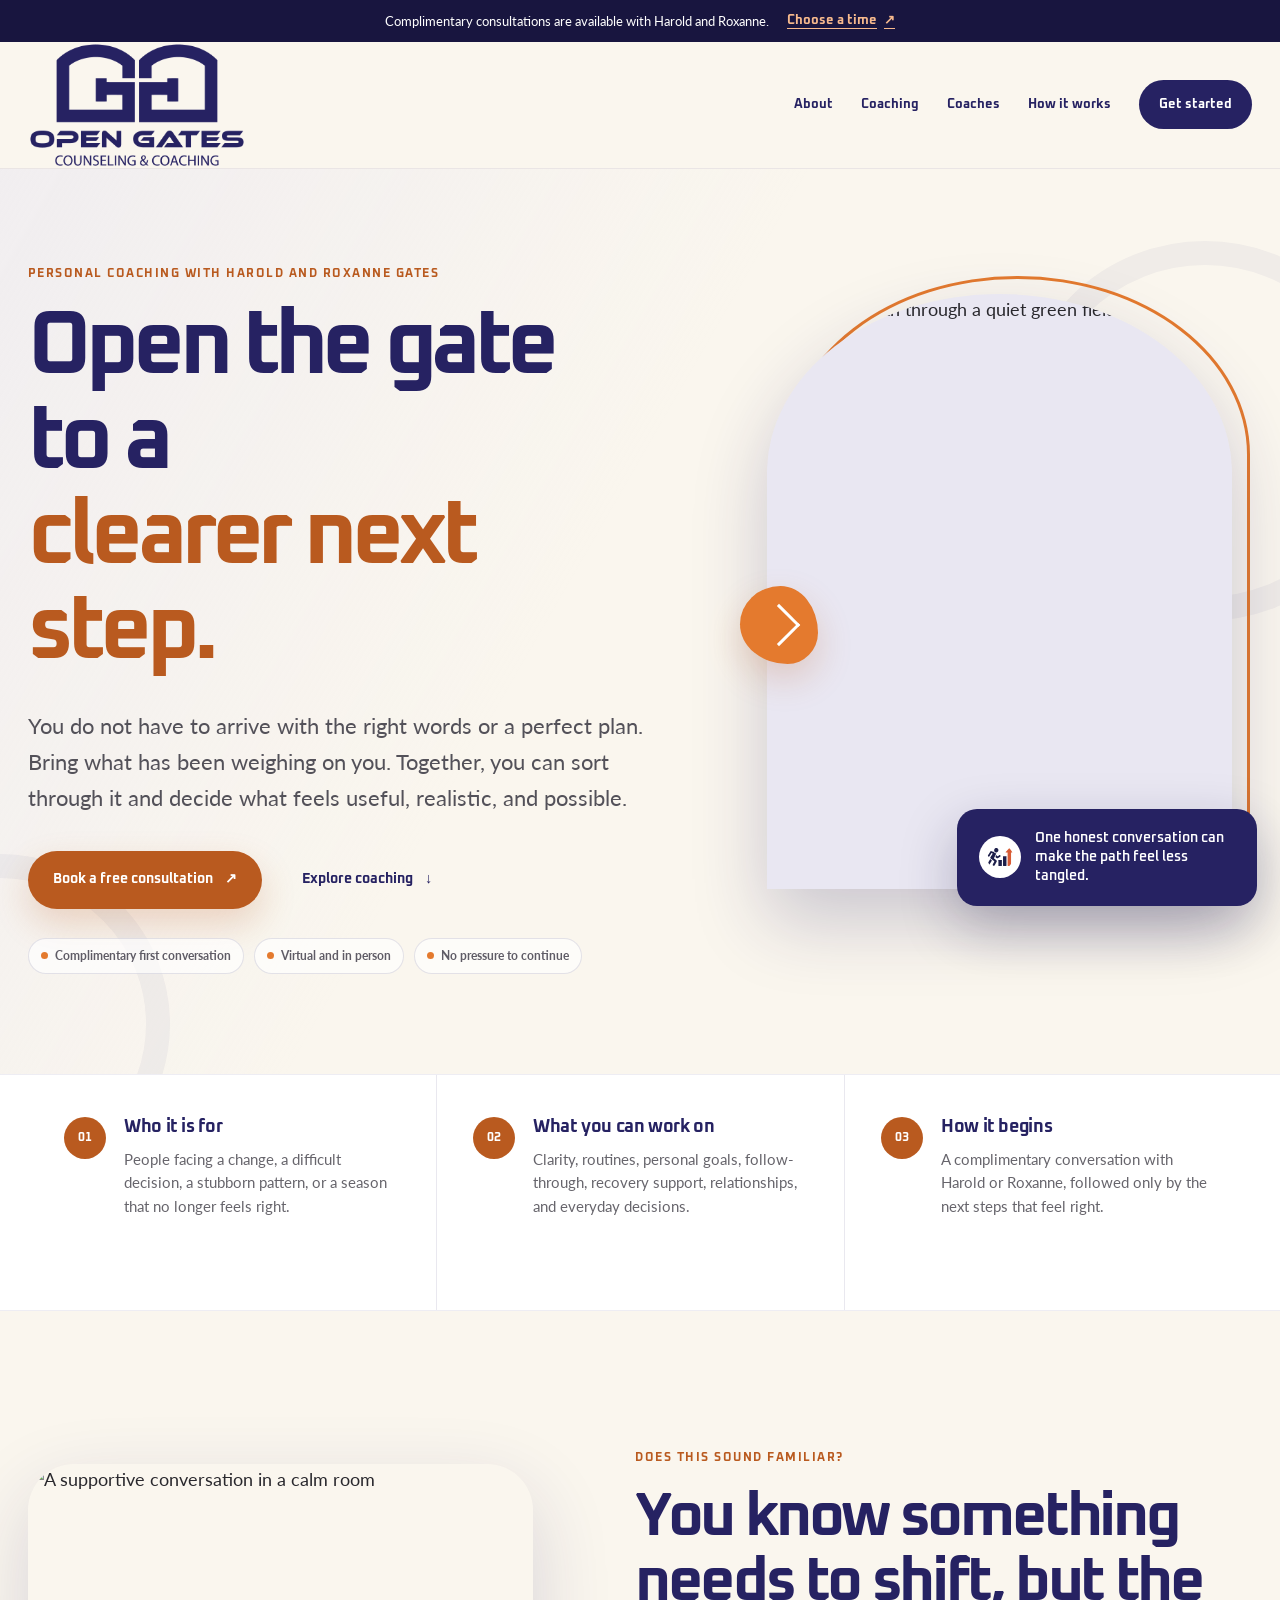
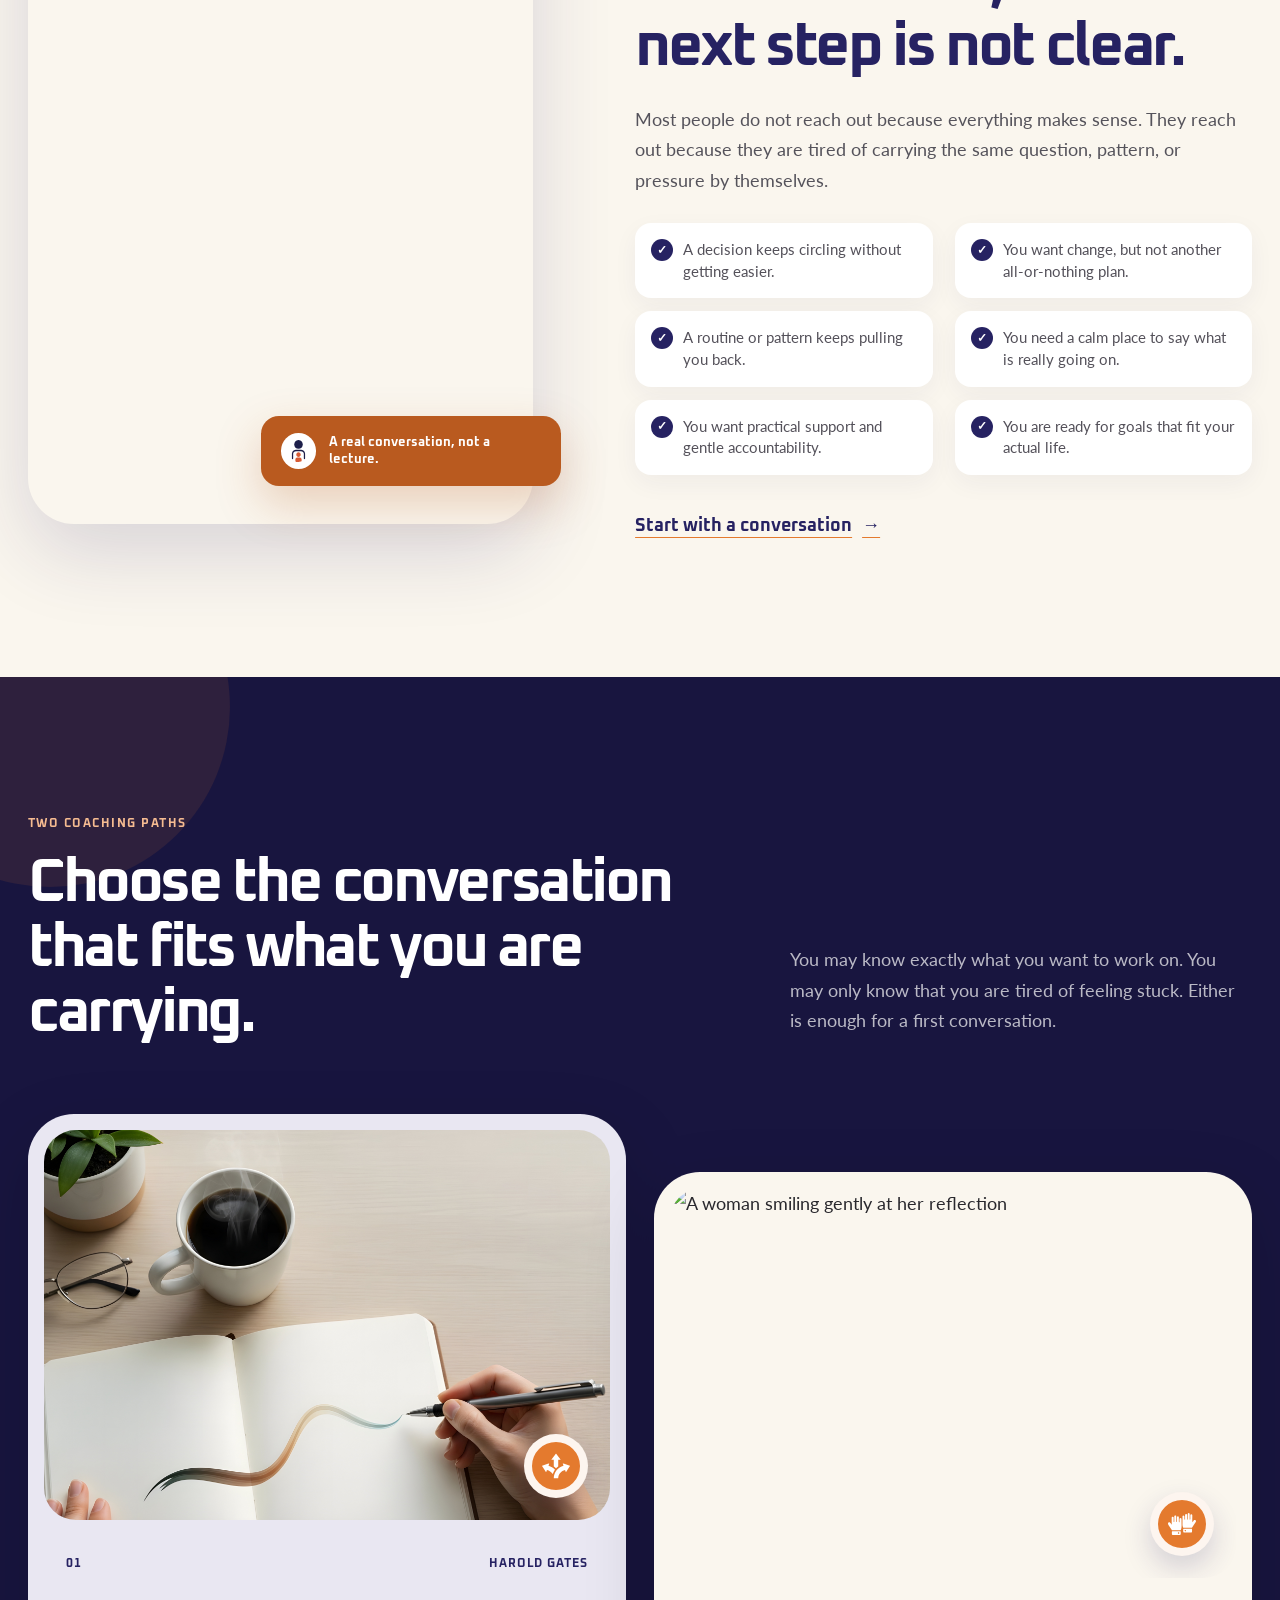
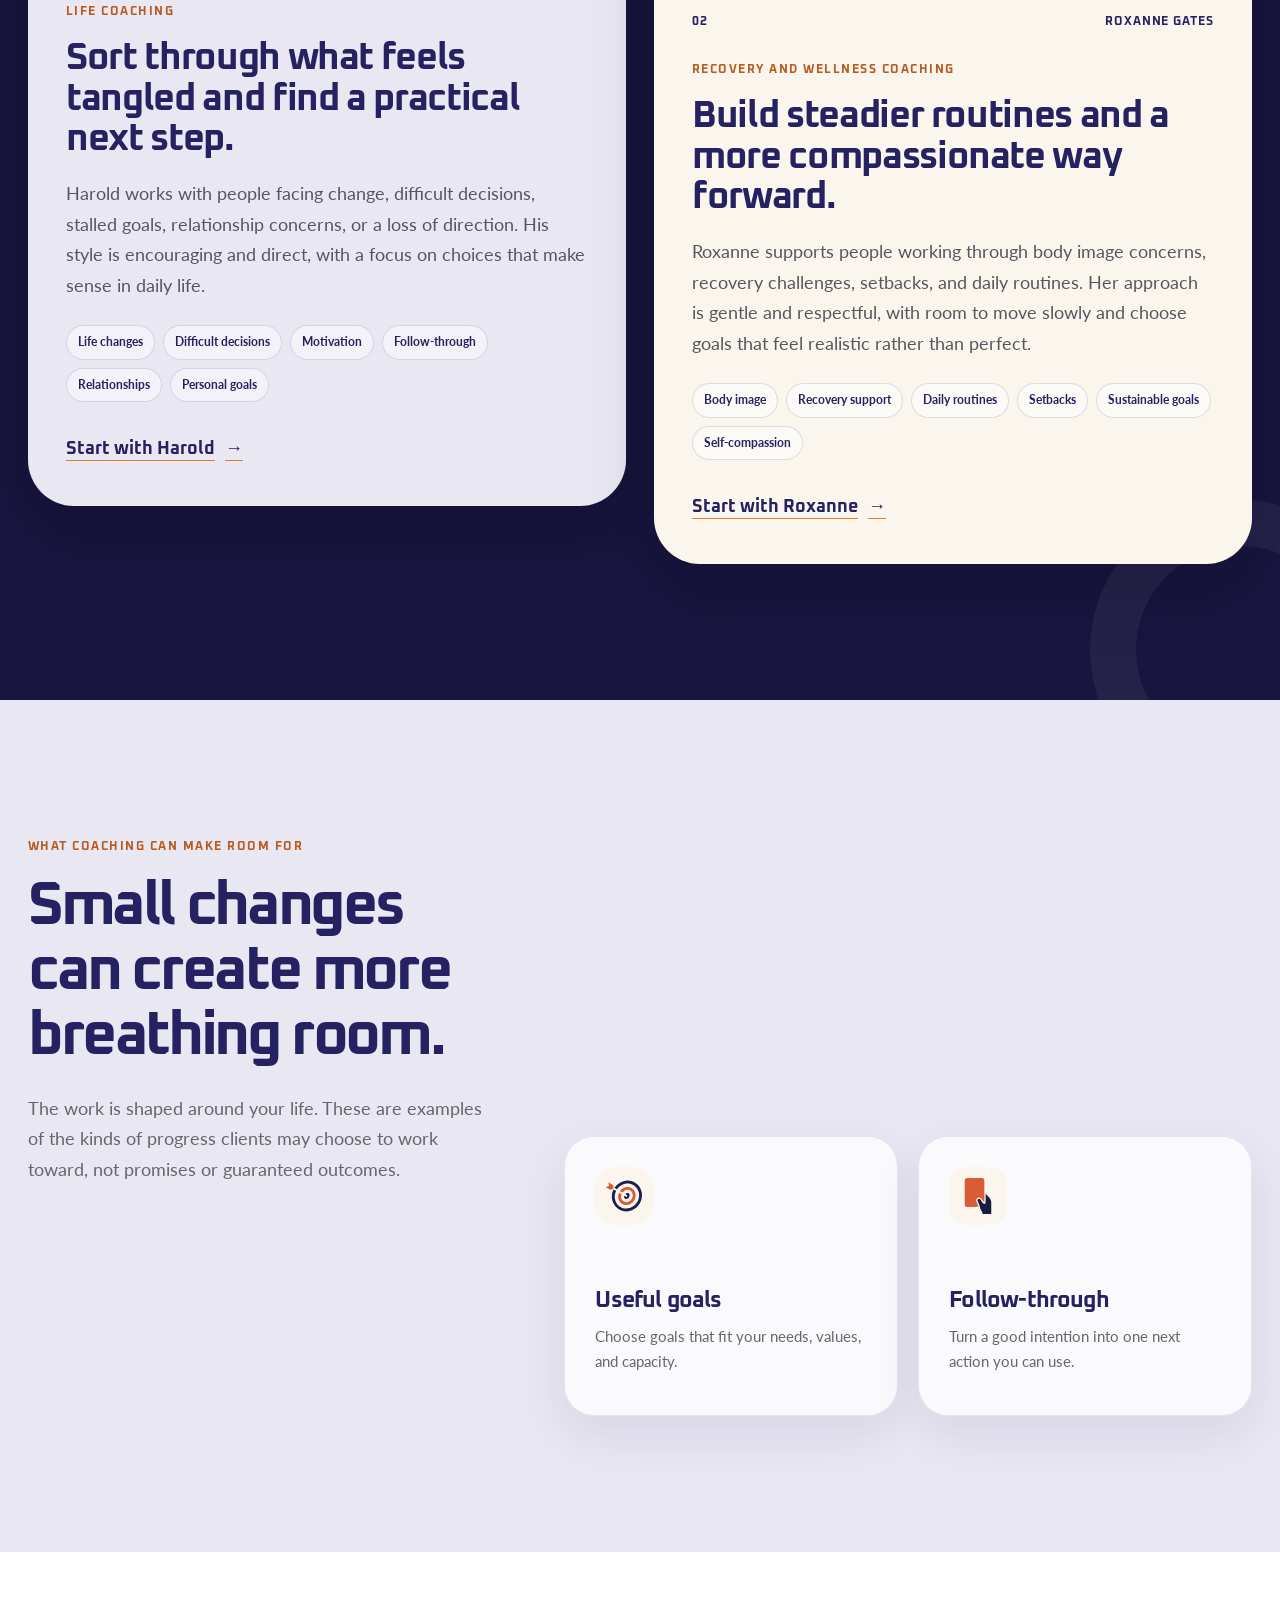
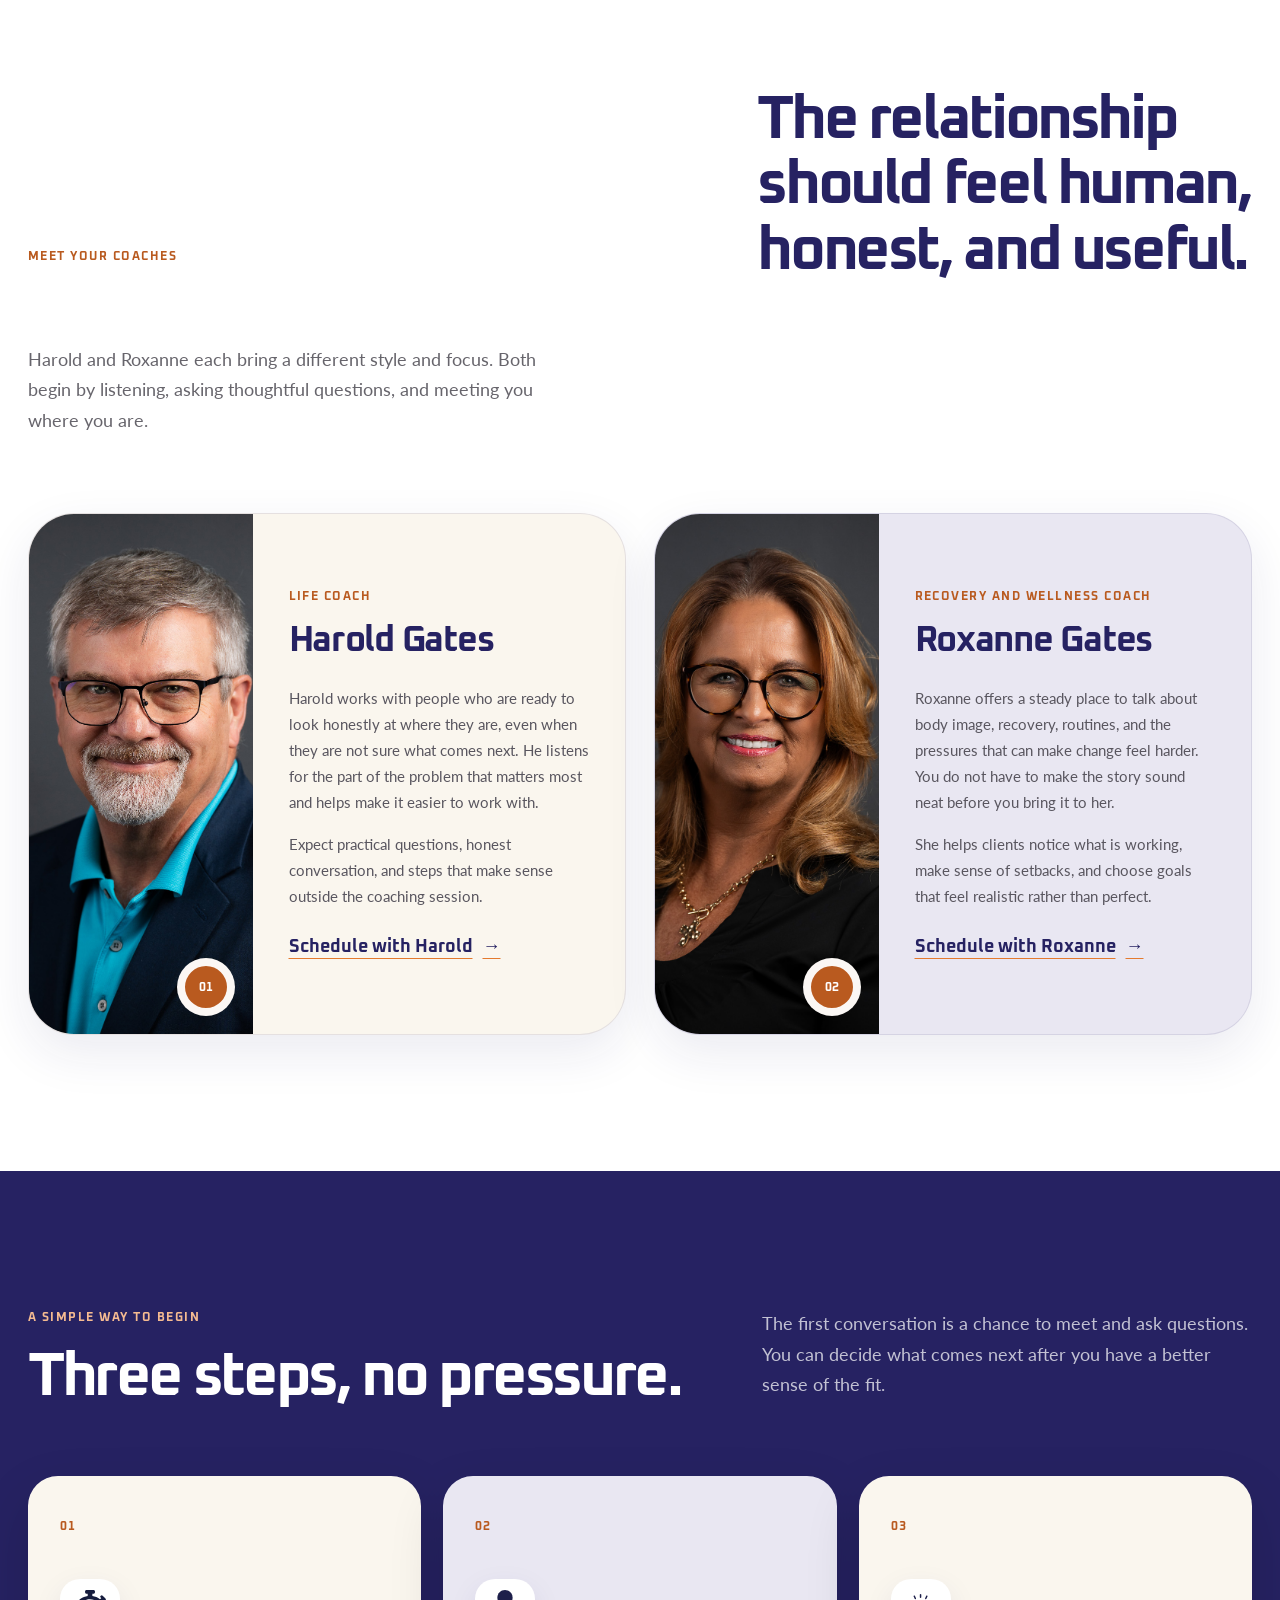
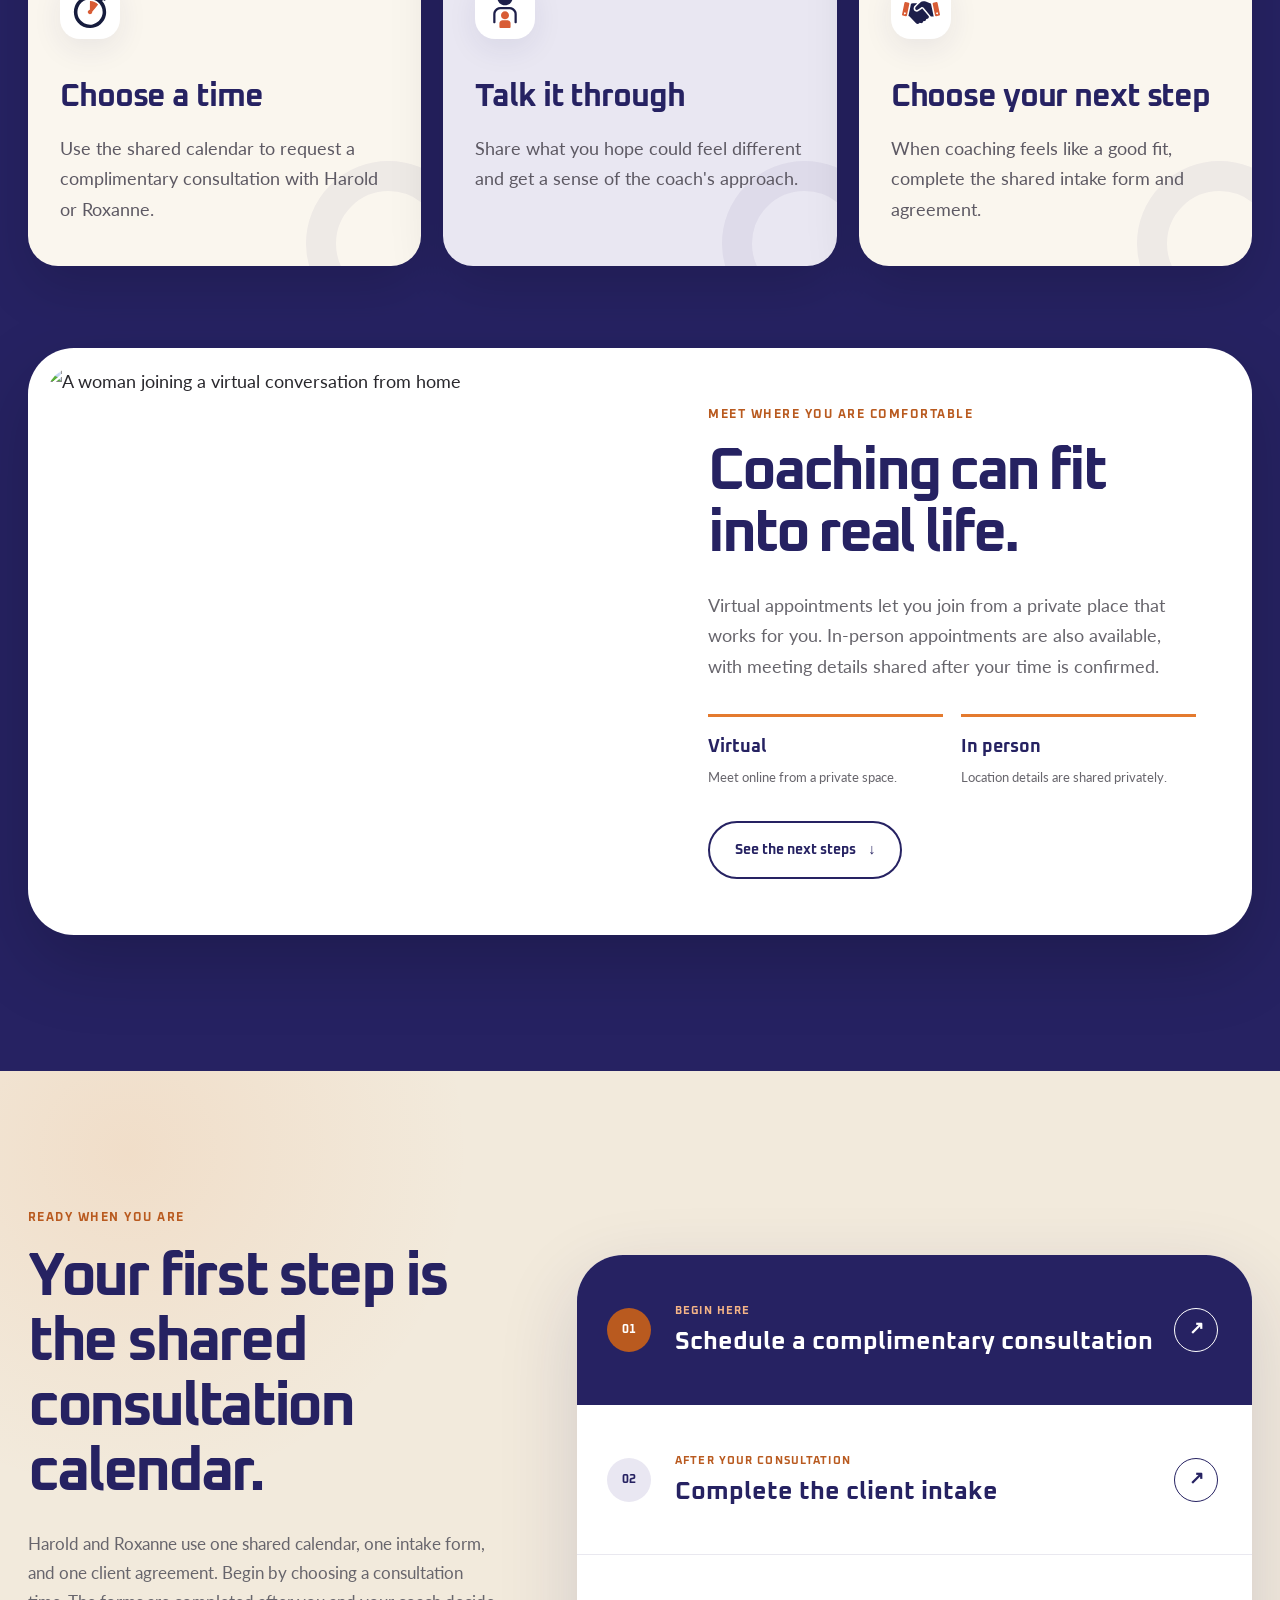
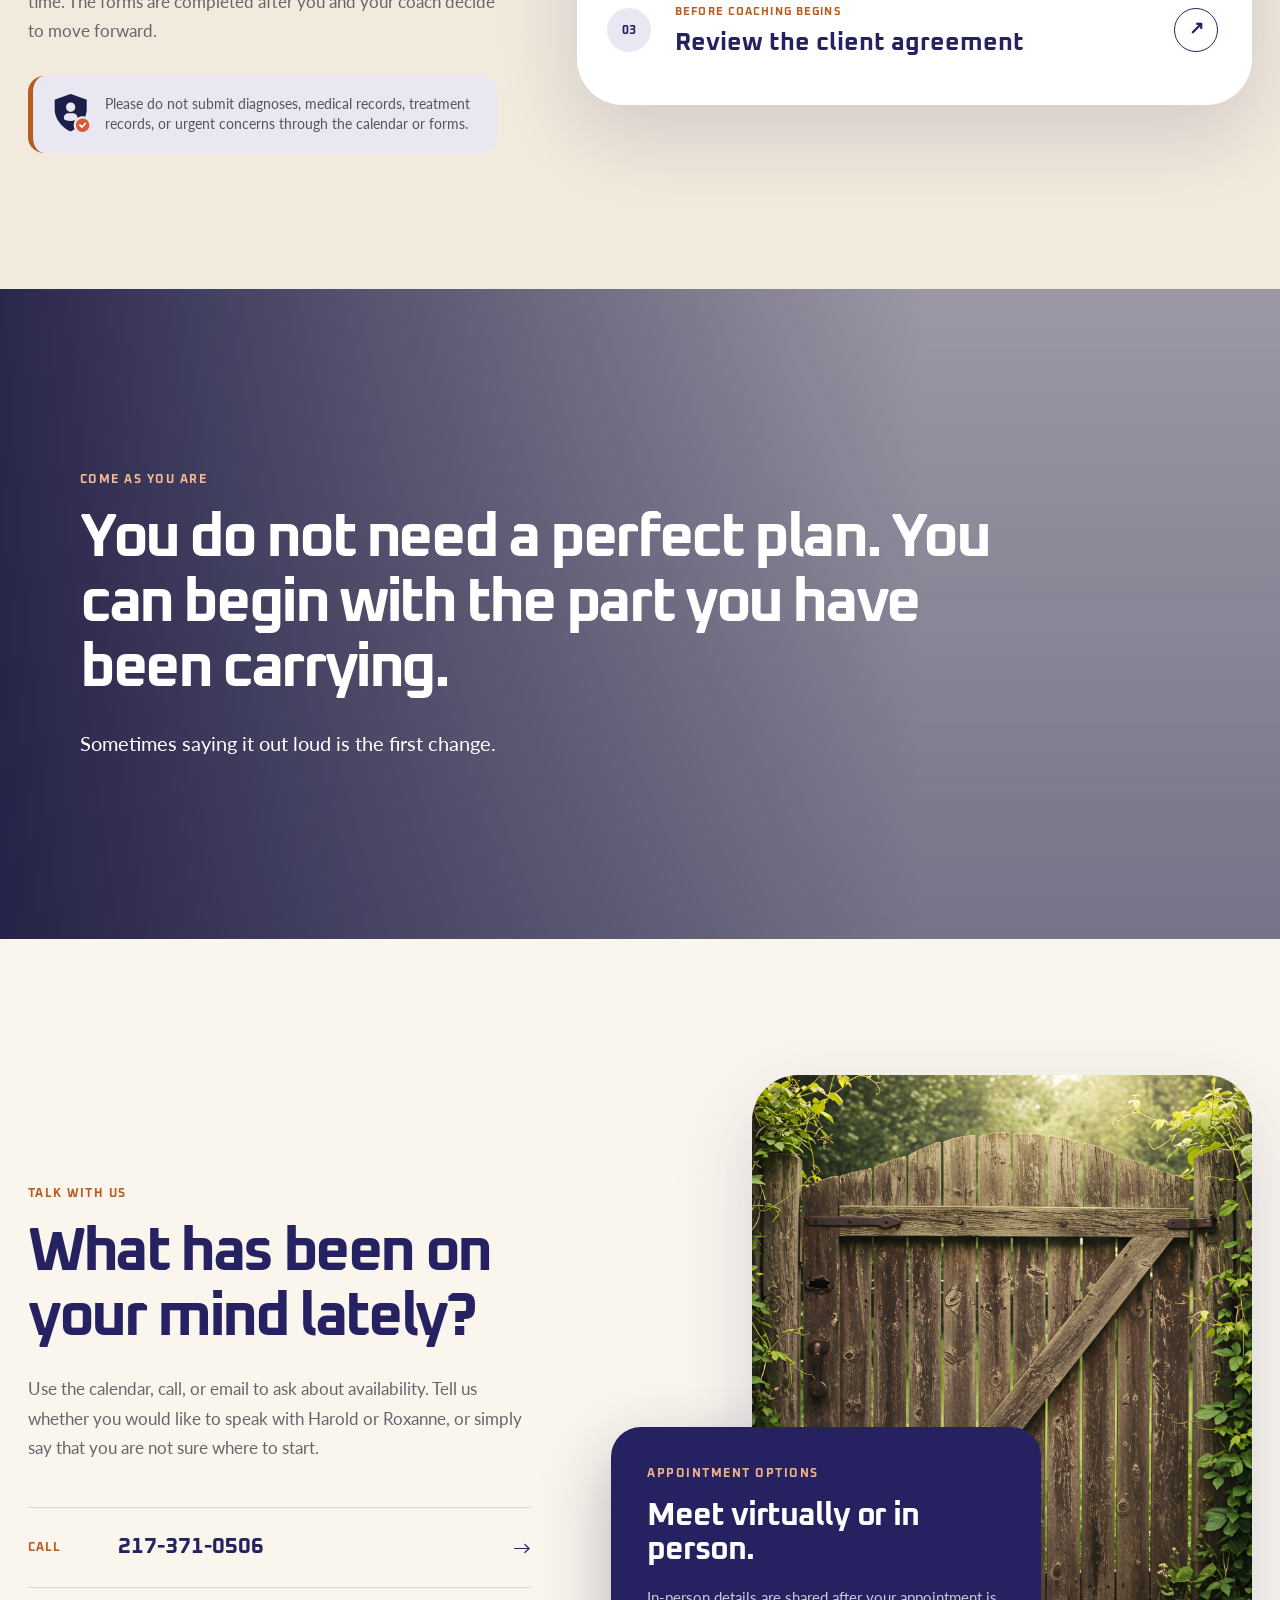
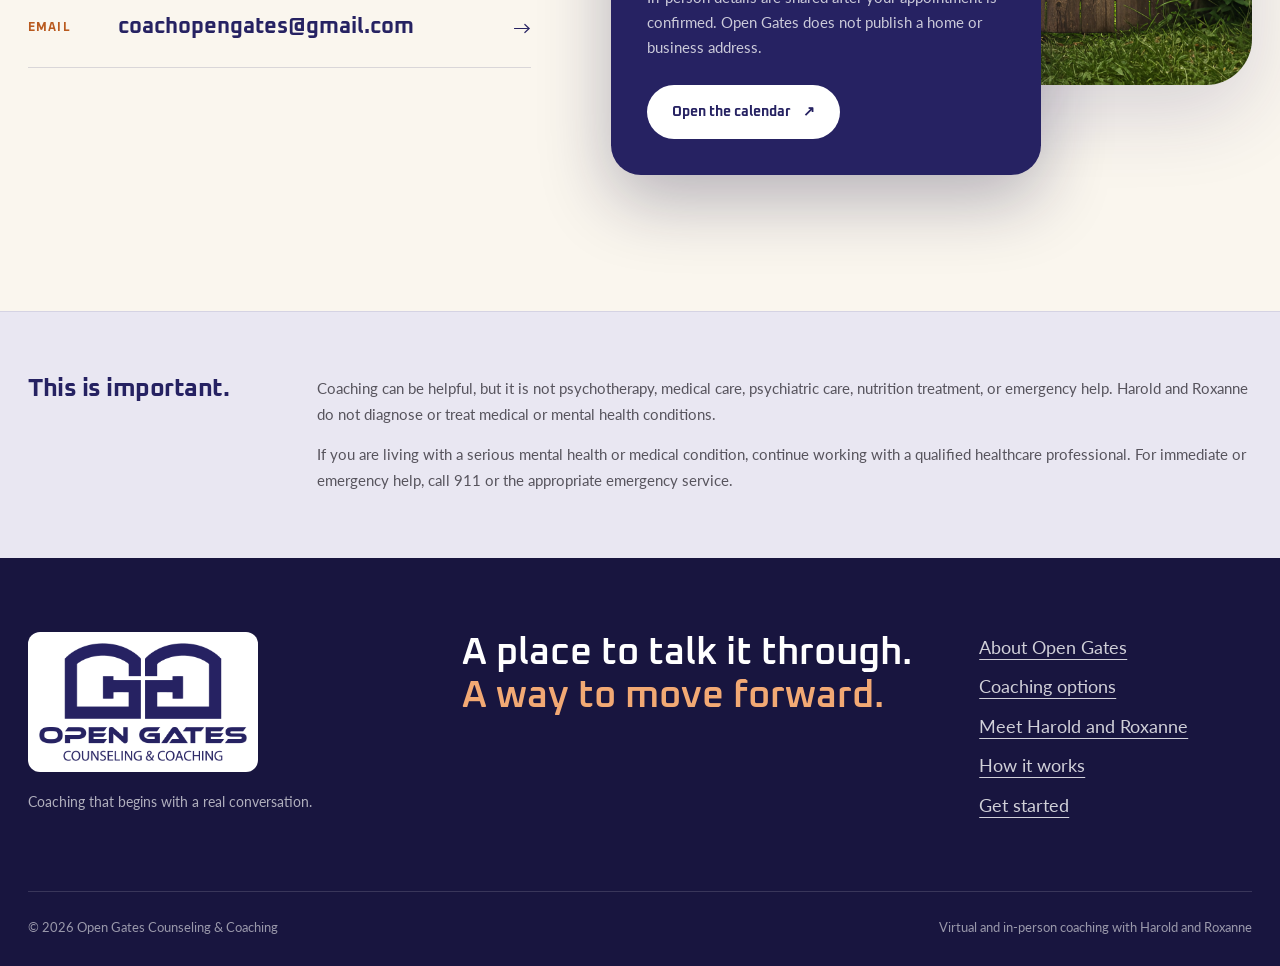
==== commit 0e6debab: "Redesign site with editorial coaching layout" ====
--- a/index.html
+++ b/index.html
@@ -6,7 +6,7 @@
 
   <meta
     name="description"
-    content="Open Gates offers supportive life, recovery, and wellness coaching with Harold and Roxanne Gates. Virtual and in-person appointments are available."
+    content="Open Gates offers supportive life, recovery, and wellness coaching with Harold and Roxanne Gates. Complimentary consultations are available virtually and in person."
   >
 
   <title>Open Gates Counseling &amp; Coaching</title>
@@ -19,30 +19,26 @@
   >
 
   <meta name="theme-color" content="#262262">
-
-  <script>
-    function useNextImageSource(image) {
-      const remainingSources = (image.dataset.fallbacks || "")
-        .split("|")
-        .filter(Boolean);
-
-      const nextSource = remainingSources.shift();
-
-      if (!nextSource) {
-        image.onerror = null;
-        return;
-      }
-
-      image.dataset.fallbacks = remainingSources.join("|");
-      image.src = nextSource;
-    }
-  </script>
-
-  <link rel="stylesheet" href="styles.css?v=20260730-3">
+  <link rel="stylesheet" href="styles.css?v=20260730-6">
+  <script src="script.js?v=20260730-6" defer></script>
 </head>
 
 <body>
   <a class="skip-link" href="#main-content">Skip to content</a>
+
+  <div class="announcement-bar">
+    <div class="container announcement-inner">
+      <p>Complimentary consultations are available with Harold and Roxanne.</p>
+      <a
+        href="https://calendar.app.google/16QZK1eRtKJX5RTVA"
+        target="_blank"
+        rel="noopener noreferrer"
+      >
+        Choose a time
+        <span aria-hidden="true">↗</span>
+      </a>
+    </div>
+  </div>
 
   <header class="site-header">
     <div class="container header-inner">
@@ -61,128 +57,167 @@
         aria-expanded="false"
         aria-controls="main-navigation"
       >
-        <span>Menu</span>
+        <span class="menu-button-label">Menu</span>
+        <span class="menu-button-lines" aria-hidden="true"></span>
       </button>
 
       <nav class="site-nav" id="main-navigation" aria-label="Main navigation">
         <a href="#about">About</a>
         <a href="#services">Coaching</a>
-        <a href="#process">What to expect</a>
-        <a href="#coaches">Harold &amp; Roxanne</a>
-        <a href="#get-started">Get started</a>
-        <a class="nav-cta" href="#contact">Talk with us</a>
+        <a href="#coaches">Coaches</a>
+        <a href="#process">How it works</a>
+        <a class="nav-cta" href="#get-started">Get started</a>
       </nav>
     </div>
   </header>
 
   <main id="main-content">
     <section class="hero" id="home">
+      <div class="hero-orbit hero-orbit-one" aria-hidden="true"></div>
+      <div class="hero-orbit hero-orbit-two" aria-hidden="true"></div>
+
       <div class="container hero-layout">
         <div class="hero-copy reveal">
-          <p class="eyebrow">Life, recovery, and wellness coaching</p>
+          <p class="eyebrow">Personal coaching with Harold and Roxanne Gates</p>
 
           <h1>
-            Open the gate
-            <span>to what comes next.</span>
+            Open the gate to a
+            <span>clearer next step.</span>
           </h1>
 
           <p class="hero-text">
-            You do not need a perfect plan before you reach out. Start with an
-            honest conversation about what has been weighing on you, what you
-            want to change, and one next step that feels possible.
+            You do not have to arrive with the right words or a perfect plan.
+            Bring what has been weighing on you. Together, you can sort through
+            it and decide what feels useful, realistic, and possible.
           </p>
 
           <div class="hero-actions">
-            <a class="button primary-button" href="#get-started">
-              Schedule a consultation
-            </a>
-
-            <a class="button text-button" href="#services">
-              Explore coaching options
+            <a
+              class="button primary-button"
+              href="https://calendar.app.google/16QZK1eRtKJX5RTVA"
+              target="_blank"
+              rel="noopener noreferrer"
+            >
+              Book a free consultation
               <span aria-hidden="true">↗</span>
             </a>
-          </div>
-
-          <div class="hero-details" aria-label="Appointment details">
+
+            <a class="button quiet-button" href="#services">
+              Explore coaching
+              <span aria-hidden="true">↓</span>
+            </a>
+          </div>
+
+          <div class="hero-trust" aria-label="Consultation details">
+            <span>Complimentary first conversation</span>
             <span>Virtual and in person</span>
-            <span>Complimentary consultation</span>
+            <span>No pressure to continue</span>
           </div>
         </div>
 
         <div class="hero-visual reveal">
-          <figure class="hero-photo-frame">
+          <div class="hero-arch-outline" aria-hidden="true"></div>
+
+          <figure class="hero-arch-frame">
             <img
               class="hero-photo"
               src="images/stock/winding-path.jpg.jpeg"
-              data-fallbacks="images/stock/winding-path.jpeg|images/stock/AdobeStock_1491560507.jpeg|images/winding-path.jpg|images/AdobeStock_1491560507.jpeg"
-              onerror="useNextImageSource(this)"
               alt="A winding path through a quiet green field"
             >
           </figure>
 
-          <div class="hero-photo-note">
-            <img src="Icons/33-forward-progress.svg" alt="" aria-hidden="true">
-            <p>A clearer way forward can begin with one conversation.</p>
-          </div>
-        </div>
-      </div>
-
-      <div class="marquee" aria-label="What coaching can feel like">
-        <div class="marquee-track">
-          <span>Bring what is on your mind</span><b>•</b>
-          <span>Talk it through</span><b>•</b>
-          <span>Notice what matters</span><b>•</b>
-          <span>Choose one doable step</span><b>•</b>
-          <span>Move at your own pace</span><b>•</b>
-          <span>Bring what is on your mind</span><b>•</b>
-          <span>Talk it through</span><b>•</b>
-          <span>Notice what matters</span><b>•</b>
-          <span>Choose one doable step</span><b>•</b>
-          <span>Move at your own pace</span><b>•</b>
-        </div>
-      </div>
-    </section>
-
-    <section class="story-section section" id="about">
-      <div class="container story-grid">
-        <div class="story-image-wrap reveal">
+          <div class="hero-message-card">
+            <img
+              src="Icons/33-forward-progress.svg"
+              alt=""
+              aria-hidden="true"
+            >
+            <p>One honest conversation can make the path feel less tangled.</p>
+          </div>
+
+          <div class="hero-small-shape" aria-hidden="true"></div>
+        </div>
+      </div>
+    </section>
+
+    <section class="quick-view" aria-label="A quick introduction to Open Gates">
+      <div class="container quick-view-grid">
+        <article class="quick-view-item reveal">
+          <span class="quick-view-number">01</span>
+          <div>
+            <h2>Who it is for</h2>
+            <p>
+              People facing a change, a difficult decision, a stubborn pattern,
+              or a season that no longer feels right.
+            </p>
+          </div>
+        </article>
+
+        <article class="quick-view-item reveal">
+          <span class="quick-view-number">02</span>
+          <div>
+            <h2>What you can work on</h2>
+            <p>
+              Clarity, routines, personal goals, follow-through, recovery
+              support, relationships, and everyday decisions.
+            </p>
+          </div>
+        </article>
+
+        <article class="quick-view-item reveal">
+          <span class="quick-view-number">03</span>
+          <div>
+            <h2>How it begins</h2>
+            <p>
+              A complimentary conversation with Harold or Roxanne, followed
+              only by the next steps that feel right.
+            </p>
+          </div>
+        </article>
+      </div>
+    </section>
+
+    <section class="familiar-section section" id="about">
+      <div class="container familiar-grid">
+        <div class="familiar-media reveal">
           <img
-            class="story-image"
+            class="familiar-image"
             src="images/stock/supportive-coaching-conversation.jpg.jpeg"
-              data-fallbacks="images/stock/supportive-coaching-conversation.jpeg|images/stock/AdobeStock_2018708456.jpeg|images/supportive-coaching-conversation.jpg|images/AdobeStock_2018708456.jpeg"
-              onerror="useNextImageSource(this)"
-            alt="A supportive conversation in a calm, comfortable setting"
+            alt="A supportive conversation in a calm room"
             loading="lazy"
           >
-          <div class="story-image-caption">
-            <img src="Icons/26-one-on-one-coaching.svg" alt="" aria-hidden="true">
-            <span>Real conversation. Practical support.</span>
-          </div>
-        </div>
-
-        <div class="story-copy reveal">
-          <p class="section-label">You can begin here</p>
-          <h2>Everyone starts somewhere.</h2>
-
-          <p class="large-copy">
-            Most people do not reach out because everything is clear. They
-            reach out because a decision keeps circling, a pattern is hard to
-            change, or life no longer feels quite right.
-          </p>
-
-          <p>
-            Your first conversation is a place to slow down and say what has
-            been weighing on you. Harold or Roxanne will listen, ask thoughtful
-            questions, and help you decide what would be useful to work on.
-          </p>
-
-          <p>
-            Appointments are available virtually and in person. In-person
-            meeting details are shared after your appointment is confirmed.
-          </p>
+
+          <div class="familiar-caption">
+            <img
+              src="Icons/26-one-on-one-coaching.svg"
+              alt=""
+              aria-hidden="true"
+            >
+            <span>A real conversation, not a lecture.</span>
+          </div>
+        </div>
+
+        <div class="familiar-copy reveal">
+          <p class="section-label">Does this sound familiar?</p>
+          <h2>You know something needs to shift, but the next step is not clear.</h2>
+
+          <p class="familiar-intro">
+            Most people do not reach out because everything makes sense. They
+            reach out because they are tired of carrying the same question,
+            pattern, or pressure by themselves.
+          </p>
+
+          <ul class="familiar-list">
+            <li>A decision keeps circling without getting easier.</li>
+            <li>You want change, but not another all-or-nothing plan.</li>
+            <li>A routine or pattern keeps pulling you back.</li>
+            <li>You need a calm place to say what is really going on.</li>
+            <li>You want practical support and gentle accountability.</li>
+            <li>You are ready for goals that fit your actual life.</li>
+          </ul>
 
           <a class="inline-link" href="#get-started">
-            See how to get started
+            Start with a conversation
             <span aria-hidden="true">→</span>
           </a>
         </div>
@@ -190,10 +225,16 @@
     </section>
 
     <section class="services-section section" id="services">
+      <div class="services-shape services-shape-one" aria-hidden="true"></div>
+      <div class="services-shape services-shape-two" aria-hidden="true"></div>
+
       <div class="container">
-        <div class="section-heading services-heading reveal">
-          <p class="section-label">Two coaching options</p>
-          <h2>Choose the conversation that fits what you are carrying.</h2>
+        <div class="services-heading reveal">
+          <div>
+            <p class="section-label light-label">Two coaching paths</p>
+            <h2>Choose the conversation that fits what you are carrying.</h2>
+          </div>
+
           <p>
             You may know exactly what you want to work on. You may only know
             that you are tired of feeling stuck. Either is enough for a first
@@ -203,21 +244,20 @@
 
         <div class="service-grid">
           <article class="service-card reveal">
-            <div class="service-image-wrap">
+            <div class="service-media">
               <img
                 class="service-image"
                 src="images/stock/reflection-journal-desk.jpg.jpeg"
-              data-fallbacks="images/stock/reflection-journal-desk.jpeg|images/stock/AdobeStock_1708296893.jpeg|images/reflection-journal-desk.jpg|images/AdobeStock_1708296893.jpeg"
-              onerror="useNextImageSource(this)"
                 alt="An open journal, coffee, and a pen on a quiet desk"
                 loading="lazy"
               >
-              <div class="service-icon-shell" aria-hidden="true">
+
+              <div class="service-icon" aria-hidden="true">
                 <img src="Icons/17-choosing-a-direction.svg" alt="">
               </div>
             </div>
 
-            <div class="service-card-content">
+            <div class="service-content">
               <div class="service-topline">
                 <span>01</span>
                 <span>Harold Gates</span>
@@ -230,37 +270,40 @@
                 Harold works with people facing change, difficult decisions,
                 stalled goals, relationship concerns, or a loss of direction.
                 His style is encouraging and direct, with a focus on choices
-                and steps that make sense in daily life.
+                that make sense in daily life.
               </p>
 
-              <p class="service-topics">
-                Life changes · Difficult decisions · Motivation · Follow-through ·
-                Relationships · Personal goals
-              </p>
+              <ul class="service-topic-list" aria-label="Life coaching topics">
+                <li>Life changes</li>
+                <li>Difficult decisions</li>
+                <li>Motivation</li>
+                <li>Follow-through</li>
+                <li>Relationships</li>
+                <li>Personal goals</li>
+              </ul>
 
               <a class="service-link" href="#get-started">
-                Schedule with Harold
+                Start with Harold
                 <span aria-hidden="true">→</span>
               </a>
             </div>
           </article>
 
           <article class="service-card service-card-warm reveal">
-            <div class="service-image-wrap">
+            <div class="service-media">
               <img
                 class="service-image service-image-portrait"
                 src="images/stock/positive-self-image-mirror.jpg.jpeg"
-              data-fallbacks="images/stock/positive-self-image-mirror.jpeg|images/stock/AdobeStock_2035390616.jpeg|images/positive-self-image-mirror.jpg|images/AdobeStock_2035390616.jpeg"
-              onerror="useNextImageSource(this)"
                 alt="A woman smiling gently at her reflection"
                 loading="lazy"
               >
-              <div class="service-icon-shell" aria-hidden="true">
+
+              <div class="service-icon" aria-hidden="true">
                 <img src="Icons/08-open-hands.svg" alt="">
               </div>
             </div>
 
-            <div class="service-card-content">
+            <div class="service-content">
               <div class="service-topline">
                 <span>02</span>
                 <span>Roxanne Gates</span>
@@ -271,18 +314,22 @@
 
               <p>
                 Roxanne supports people working through body image concerns,
-                recovery challenges, setbacks, and daily routines. Her approach
-                is gentle and respectful, with room to move slowly and choose
-                goals that feel realistic rather than perfect.
+                recovery challenges, setbacks, and daily routines. Her
+                approach is gentle and respectful, with room to move slowly and
+                choose goals that feel realistic rather than perfect.
               </p>
 
-              <p class="service-topics">
-                Body image · Recovery support · Daily routines · Setbacks ·
-                Sustainable goals
-              </p>
+              <ul class="service-topic-list" aria-label="Recovery and wellness coaching topics">
+                <li>Body image</li>
+                <li>Recovery support</li>
+                <li>Daily routines</li>
+                <li>Setbacks</li>
+                <li>Sustainable goals</li>
+                <li>Self-compassion</li>
+              </ul>
 
               <a class="service-link" href="#get-started">
-                Schedule with Roxanne
+                Start with Roxanne
                 <span aria-hidden="true">→</span>
               </a>
             </div>
@@ -291,172 +338,126 @@
       </div>
     </section>
 
-    <section class="process-section section" id="process">
-      <div class="container">
-        <div class="process-heading reveal">
-          <div>
-            <p class="section-label">What happens first</p>
-            <h2>Start with a conversation, not a commitment.</h2>
-          </div>
-
+    <section class="possibilities-section section">
+      <div class="container possibilities-layout">
+        <div class="possibilities-heading reveal">
+          <p class="section-label">What coaching can make room for</p>
+          <h2>Small changes can create more breathing room.</h2>
           <p>
-            The first step is simply a chance to meet, ask questions, and see
-            whether coaching feels like a good fit.
-          </p>
-        </div>
-
-        <div class="process-grid">
-          <article class="process-card reveal">
-            <div class="process-icon-shell">
-              <img src="Icons/09-time-management.svg" alt="" aria-hidden="true">
-            </div>
-            <span class="process-number">01</span>
-            <h3>Choose a time</h3>
-            <p>
-              Use the shared calendar to request a complimentary consultation
-              with Harold or Roxanne at a time that works for you.
-            </p>
-          </article>
-
-          <article class="process-card reveal">
-            <div class="process-icon-shell">
-              <img src="Icons/26-one-on-one-coaching.svg" alt="" aria-hidden="true">
-            </div>
-            <span class="process-number">02</span>
-            <h3>Talk it through</h3>
-            <p>
-              Share what you hope could feel different, ask questions, and get
-              a sense of the coach's approach without pressure to decide.
-            </p>
-          </article>
-
-          <article class="process-card reveal">
-            <div class="process-icon-shell">
-              <img src="Icons/30-agreement.svg" alt="" aria-hidden="true">
-            </div>
-            <span class="process-number">03</span>
-            <h3>Complete next steps</h3>
-            <p>
-              When coaching feels like a good fit, complete the shared intake
-              form and client agreement before your first paid session.
-            </p>
-          </article>
-        </div>
-      </div>
-    </section>
-
-    <section class="virtual-section">
-      <div class="container virtual-card reveal">
-        <div class="virtual-image-wrap">
-          <img
-            class="virtual-image"
-            src="images/stock/virtual-coaching-session.jpg.jpeg"
-              data-fallbacks="images/stock/virtual-coaching-session.jpeg|images/stock/AdobeStock_2106586645.jpeg|images/virtual-coaching-session.jpg|images/AdobeStock_2106586645.jpeg"
-              onerror="useNextImageSource(this)"
-            alt="A woman participating in a virtual conversation from home"
-            loading="lazy"
-          >
-        </div>
-
-        <div class="virtual-copy">
-          <p class="section-label">Meet where you are comfortable</p>
-          <h2>Coaching can fit into real life.</h2>
-          <p>
-            Virtual appointments let you join from a private place that works
-            for you. In-person appointments are also available, with meeting
-            details shared after your time is confirmed.
-          </p>
-
-          <div class="virtual-details">
-            <div>
-              <strong>Virtual</strong>
-              <span>Meet online from a private space.</span>
-            </div>
-            <div>
-              <strong>In person</strong>
-              <span>Location details are shared privately.</span>
-            </div>
-          </div>
-
-          <a class="button secondary-button" href="#get-started">
-            View appointment steps
-          </a>
+            The work is shaped around your life. These are examples of the
+            kinds of progress clients may choose to work toward, not promises
+            or guaranteed outcomes.
+          </p>
+        </div>
+
+        <div class="possibility-grid">
+          <article class="possibility-card reveal">
+            <div class="possibility-icon">
+              <img src="Icons/07-awareness.svg" alt="" aria-hidden="true">
+            </div>
+            <h3>More clarity</h3>
+            <p>Separate what matters from the noise around it.</p>
+          </article>
+
+          <article class="possibility-card reveal">
+            <div class="possibility-icon">
+              <img src="Icons/04-renewal.svg" alt="" aria-hidden="true">
+            </div>
+            <h3>Steadier routines</h3>
+            <p>Create rhythms that are supportive and realistic.</p>
+          </article>
+
+          <article class="possibility-card reveal">
+            <div class="possibility-icon">
+              <img src="Icons/29-goal-setting.svg" alt="" aria-hidden="true">
+            </div>
+            <h3>Useful goals</h3>
+            <p>Choose goals that fit your needs, values, and capacity.</p>
+          </article>
+
+          <article class="possibility-card reveal">
+            <div class="possibility-icon">
+              <img src="Icons/05-take-action.svg" alt="" aria-hidden="true">
+            </div>
+            <h3>Follow-through</h3>
+            <p>Turn a good intention into one next action you can use.</p>
+          </article>
         </div>
       </div>
     </section>
 
     <section class="coaches-section section" id="coaches">
       <div class="container">
-        <div class="section-heading coaches-heading reveal">
-          <p class="section-label">Meet Harold and Roxanne</p>
-          <h2>A good coaching relationship should feel like a real conversation.</h2>
-        </div>
-
-        <div class="coach-list">
-          <article class="coach-profile reveal">
-            <div class="coach-image-wrap">
+        <div class="coaches-heading reveal">
+          <p class="section-label">Meet your coaches</p>
+          <h2>The relationship should feel human, honest, and useful.</h2>
+          <p>
+            Harold and Roxanne each bring a different style and focus. Both
+            begin by listening, asking thoughtful questions, and meeting you
+            where you are.
+          </p>
+        </div>
+
+        <div class="coach-grid">
+          <article class="coach-card reveal">
+            <div class="coach-photo-wrap">
               <img
                 class="coach-photo"
                 src="images/Harold-Gates-Coach.jpg"
                 alt="Harold Gates, life coach"
                 loading="lazy"
               >
-              <span class="coach-index">01</span>
-            </div>
-
-            <div class="coach-copy">
+              <span class="coach-number">01</span>
+            </div>
+
+            <div class="coach-content">
               <p class="coach-role">Life coach</p>
               <h3>Harold Gates</h3>
-
               <p>
                 Harold works with people who are ready to look honestly at
                 where they are, even when they are not sure what comes next. He
                 listens for the part of the problem that matters most and helps
                 make it easier to work with.
               </p>
-
               <p>
-                His style is encouraging and direct. Expect practical questions,
-                honest conversation, and steps that make sense outside the
-                coaching session, not just on paper.
+                Expect practical questions, honest conversation, and steps
+                that make sense outside the coaching session.
               </p>
-
               <a class="coach-link" href="#get-started">
-                Schedule a consultation with Harold →
+                Schedule with Harold
+                <span aria-hidden="true">→</span>
               </a>
             </div>
           </article>
 
-          <article class="coach-profile coach-profile-reverse reveal">
-            <div class="coach-image-wrap">
+          <article class="coach-card coach-card-accent reveal">
+            <div class="coach-photo-wrap">
               <img
                 class="coach-photo"
                 src="images/roxanne-gates-coach.jpg"
-                alt="Roxanne Gates, coach"
+                alt="Roxanne Gates, recovery and wellness coach"
                 loading="lazy"
               >
-              <span class="coach-index">02</span>
-            </div>
-
-            <div class="coach-copy">
+              <span class="coach-number">02</span>
+            </div>
+
+            <div class="coach-content">
               <p class="coach-role">Recovery and wellness coach</p>
               <h3>Roxanne Gates</h3>
-
               <p>
                 Roxanne offers a steady place to talk about body image,
                 recovery, routines, and the pressures that can make change feel
                 harder. You do not have to make the story sound neat before you
                 bring it to her.
               </p>
-
               <p>
-                She listens with care and helps clients notice what is working,
-                make sense of setbacks, and choose goals that feel realistic
-                rather than perfect.
+                She helps clients notice what is working, make sense of
+                setbacks, and choose goals that feel realistic rather than
+                perfect.
               </p>
-
               <a class="coach-link" href="#get-started">
-                Schedule a consultation with Roxanne →
+                Schedule with Roxanne
+                <span aria-hidden="true">→</span>
               </a>
             </div>
           </article>
@@ -464,109 +465,164 @@
       </div>
     </section>
 
+    <section class="process-section section" id="process">
+      <div class="container">
+        <div class="process-heading reveal">
+          <div>
+            <p class="section-label light-label">A simple way to begin</p>
+            <h2>Three steps, no pressure.</h2>
+          </div>
+          <p>
+            The first conversation is a chance to meet and ask questions. You
+            can decide what comes next after you have a better sense of the fit.
+          </p>
+        </div>
+
+        <div class="process-grid">
+          <article class="process-card reveal">
+            <span class="process-number">01</span>
+            <div class="process-icon">
+              <img src="Icons/09-time-management.svg" alt="" aria-hidden="true">
+            </div>
+            <h3>Choose a time</h3>
+            <p>
+              Use the shared calendar to request a complimentary consultation
+              with Harold or Roxanne.
+            </p>
+          </article>
+
+          <article class="process-card process-card-shift reveal">
+            <span class="process-number">02</span>
+            <div class="process-icon">
+              <img src="Icons/26-one-on-one-coaching.svg" alt="" aria-hidden="true">
+            </div>
+            <h3>Talk it through</h3>
+            <p>
+              Share what you hope could feel different and get a sense of the
+              coach's approach.
+            </p>
+          </article>
+
+          <article class="process-card reveal">
+            <span class="process-number">03</span>
+            <div class="process-icon">
+              <img src="Icons/30-agreement.svg" alt="" aria-hidden="true">
+            </div>
+            <h3>Choose your next step</h3>
+            <p>
+              When coaching feels like a good fit, complete the shared intake
+              form and agreement.
+            </p>
+          </article>
+        </div>
+
+        <div class="meeting-card reveal">
+          <div class="meeting-image-wrap">
+            <img
+              class="meeting-image"
+              src="images/stock/virtual-coaching-session.jpg.jpeg"
+              alt="A woman joining a virtual conversation from home"
+              loading="lazy"
+            >
+          </div>
+
+          <div class="meeting-copy">
+            <p class="section-label">Meet where you are comfortable</p>
+            <h2>Coaching can fit into real life.</h2>
+            <p>
+              Virtual appointments let you join from a private place that
+              works for you. In-person appointments are also available, with
+              meeting details shared after your time is confirmed.
+            </p>
+
+            <div class="meeting-options">
+              <div>
+                <strong>Virtual</strong>
+                <span>Meet online from a private space.</span>
+              </div>
+              <div>
+                <strong>In person</strong>
+                <span>Location details are shared privately.</span>
+              </div>
+            </div>
+
+            <a class="button outline-button" href="#get-started">
+              See the next steps
+              <span aria-hidden="true">↓</span>
+            </a>
+          </div>
+        </div>
+      </div>
+    </section>
+
     <section class="get-started-section section" id="get-started">
-      <div class="container">
-        <div class="get-started-heading reveal">
+      <div class="container get-started-layout">
+        <div class="get-started-copy reveal">
           <p class="section-label">Ready when you are</p>
-          <h2>Start with one conversation.</h2>
-          <p class="get-started-intro">
-            Harold and Roxanne use one shared calendar, one intake form, and one
-            client agreement. Begin with the consultation calendar. Complete
-            the forms after you and your coach decide to move forward.
-          </p>
-        </div>
-
-        <div class="get-started-grid">
-          <article class="get-started-card get-started-card-primary reveal">
-            <div class="get-started-icon">
-              <img src="Icons/09-time-management.svg" alt="" aria-hidden="true">
-            </div>
-            <p class="get-started-label">Begin here</p>
-            <h3>Schedule a consultation</h3>
-            <p class="get-started-card-text">
-              Choose a time for a complimentary consultation with Harold or
-              Roxanne. This first conversation gives you space to explain what
-              has been on your mind, ask questions, and learn more about the
-              coach's approach.
-            </p>
-
-            <a
-              class="button primary-button get-started-button"
-              href="https://calendar.app.google/16QZK1eRtKJX5RTVA"
-              target="_blank"
-              rel="noopener noreferrer"
-            >
-              Open shared calendar
-              <span aria-hidden="true">↗</span>
-            </a>
-          </article>
-
-          <article class="get-started-card reveal">
-            <div class="get-started-icon">
-              <img src="Icons/20-evaluation.svg" alt="" aria-hidden="true">
-            </div>
-            <p class="get-started-label">After your consultation</p>
-            <h3>Complete the intake form</h3>
-            <p class="get-started-card-text">
-              Share basic contact information, your coaching goals, and what
-              you would like support with. You only need to provide enough
-              detail to help begin the conversation.
-            </p>
-
-            <a
-              class="button secondary-start-button get-started-button"
-              href="https://docs.google.com/forms/d/e/1FAIpQLSfrKH8PKD7LKMr_wX4Urps_A9xrCR-aDLBi9aPlaFn-XpjvGw/viewform?usp=header"
-              target="_blank"
-              rel="noopener noreferrer"
-            >
-              Open client intake
-              <span aria-hidden="true">↗</span>
-            </a>
-          </article>
-
-          <article class="get-started-card reveal">
-            <div class="get-started-icon">
-              <img src="Icons/30-agreement.svg" alt="" aria-hidden="true">
-            </div>
-            <p class="get-started-label">Before coaching begins</p>
-            <h3>Review the client agreement</h3>
-            <p class="get-started-card-text">
-              Review the coaching expectations, cancellation and payment
-              policies, privacy information, and service boundaries before
-              your first paid session.
-            </p>
-
-            <a
-              class="button secondary-start-button get-started-button"
-              href="https://docs.google.com/forms/d/e/1FAIpQLSdqRzlbjstSmctxIMFyWC5ImRdz56K5l7mAOuhKYcOrHaQ9aw/viewform?usp=header"
-              target="_blank"
-              rel="noopener noreferrer"
-            >
-              Review client agreement
-              <span aria-hidden="true">↗</span>
-            </a>
-          </article>
-        </div>
-
-        <div class="get-started-note reveal">
-          <div class="get-started-note-icon" aria-hidden="true">
-            <img src="Icons/13-client-protection.svg" alt="">
-          </div>
-
-          <div>
-            <h3>Protect your privacy when completing the forms.</h3>
+          <h2>Your first step is the shared consultation calendar.</h2>
+          <p>
+            Harold and Roxanne use one shared calendar, one intake form, and
+            one client agreement. Begin by choosing a consultation time. The
+            forms are completed after you and your coach decide to move forward.
+          </p>
+
+          <div class="get-started-note">
+            <img src="Icons/13-client-protection.svg" alt="" aria-hidden="true">
             <p>
               Please do not submit diagnoses, medical records, treatment
-              records, or information about an urgent or emergency situation
-              through the calendar or forms.
-            </p>
-          </div>
+              records, or urgent concerns through the calendar or forms.
+            </p>
+          </div>
+        </div>
+
+        <div class="action-panel reveal">
+          <a
+            class="action-row action-row-primary"
+            href="https://calendar.app.google/16QZK1eRtKJX5RTVA"
+            target="_blank"
+            rel="noopener noreferrer"
+          >
+            <span class="action-row-number">01</span>
+            <span class="action-row-copy">
+              <small>Begin here</small>
+              <strong>Schedule a complimentary consultation</strong>
+            </span>
+            <span class="action-row-arrow" aria-hidden="true">↗</span>
+          </a>
+
+          <a
+            class="action-row"
+            href="https://docs.google.com/forms/d/e/1FAIpQLSfrKH8PKD7LKMr_wX4Urps_A9xrCR-aDLBi9aPlaFn-XpjvGw/viewform?usp=header"
+            target="_blank"
+            rel="noopener noreferrer"
+          >
+            <span class="action-row-number">02</span>
+            <span class="action-row-copy">
+              <small>After your consultation</small>
+              <strong>Complete the client intake</strong>
+            </span>
+            <span class="action-row-arrow" aria-hidden="true">↗</span>
+          </a>
+
+          <a
+            class="action-row"
+            href="https://docs.google.com/forms/d/e/1FAIpQLSdqRzlbjstSmctxIMFyWC5ImRdz56K5l7mAOuhKYcOrHaQ9aw/viewform?usp=header"
+            target="_blank"
+            rel="noopener noreferrer"
+          >
+            <span class="action-row-number">03</span>
+            <span class="action-row-copy">
+              <small>Before coaching begins</small>
+              <strong>Review the client agreement</strong>
+            </span>
+            <span class="action-row-arrow" aria-hidden="true">↗</span>
+          </a>
         </div>
       </div>
     </section>
 
     <section class="statement-section">
-      <div class="statement-overlay"></div>
+      <div class="statement-overlay" aria-hidden="true"></div>
       <div class="container statement-inner reveal">
         <p class="section-label light-label">Come as you are</p>
         <h2>
@@ -578,66 +634,55 @@
     </section>
 
     <section class="contact-section section" id="contact">
-      <div class="container contact-grid">
+      <div class="container contact-layout">
         <div class="contact-copy reveal">
           <p class="section-label">Talk with us</p>
           <h2>What has been on your mind lately?</h2>
-
           <p>
-            Use the consultation calendar, call, or email to ask about
-            availability. Let us know whether you would like to speak with
-            Harold or Roxanne, or simply say that you are not sure where to
-            start. Reaching out does not commit you to coaching.
+            Use the calendar, call, or email to ask about availability. Tell us
+            whether you would like to speak with Harold or Roxanne, or simply
+            say that you are not sure where to start.
           </p>
 
           <div class="contact-options">
             <a href="tel:+12173710506">
-              <span>Call</span>
+              <small>Call</small>
               <strong>217-371-0506</strong>
+              <span aria-hidden="true">→</span>
             </a>
 
             <a href="mailto:coachopengates@gmail.com">
-              <span>Email</span>
+              <small>Email</small>
               <strong>coachopengates@gmail.com</strong>
+              <span aria-hidden="true">→</span>
             </a>
           </div>
         </div>
 
-        <aside class="contact-card reveal">
-          <div class="contact-card-image-wrap">
-            <img
-              class="contact-card-image"
-              src="images/stock/garden-gate.jpg.jpeg"
-              data-fallbacks="images/stock/garden-gate.jpeg|images/stock/AdobeStock_1582400251.jpeg|images/garden-gate.jpg|images/AdobeStock_1582400251.jpeg"
-              onerror="useNextImageSource(this)"
-              alt="A garden gate surrounded by green vines"
-              loading="lazy"
-            >
-          </div>
-
-          <div class="contact-card-content">
+        <aside class="contact-visual reveal">
+          <img
+            class="contact-image"
+            src="images/stock/garden-gate.jpg.jpeg"
+            alt="A garden gate surrounded by green vines"
+            loading="lazy"
+          >
+
+          <div class="contact-visual-card">
             <p class="contact-card-label">Appointment options</p>
-            <h3>Meet virtually or in person</h3>
-            <p>
-              Virtual coaching lets you meet from a private place that works
-              for you. In-person meeting details are shared after an
-              appointment is confirmed.
-            </p>
-
+            <h3>Meet virtually or in person.</h3>
+            <p>
+              In-person details are shared after your appointment is confirmed.
+              Open Gates does not publish a home or business address.
+            </p>
             <a
-              class="button contact-calendar-button"
+              class="button contact-button"
               href="https://calendar.app.google/16QZK1eRtKJX5RTVA"
               target="_blank"
               rel="noopener noreferrer"
             >
-              Open consultation calendar
+              Open the calendar
               <span aria-hidden="true">↗</span>
             </a>
-
-            <p class="contact-note">
-              Keep email and voicemail brief. Please do not include diagnoses,
-              medical records, or details about an urgent situation.
-            </p>
           </div>
         </aside>
       </div>
@@ -668,23 +713,26 @@
 
   <footer class="site-footer">
     <div class="container footer-top">
-      <img
-        class="footer-logo"
-        src="images/open-gates-logo.png"
-        alt="Open Gates Counseling and Coaching"
-      >
-
-      <p class="footer-statement">
-        A place to talk it through.<br>
-        A way to move forward.
-      </p>
+      <div class="footer-brand">
+        <img
+          class="footer-logo"
+          src="images/open-gates-logo.png"
+          alt="Open Gates Counseling and Coaching"
+        >
+        <p>Coaching that begins with a real conversation.</p>
+      </div>
+
+      <div class="footer-message">
+        <p>A place to talk it through.</p>
+        <p>A way to move forward.</p>
+      </div>
 
       <div class="footer-links">
         <a href="#about">About Open Gates</a>
         <a href="#services">Coaching options</a>
-        <a href="#coaches">Meet Harold &amp; Roxanne</a>
+        <a href="#coaches">Meet Harold and Roxanne</a>
+        <a href="#process">How it works</a>
         <a href="#get-started">Get started</a>
-        <a href="#contact">Contact Open Gates</a>
       </div>
     </div>
 
@@ -693,11 +741,8 @@
         &copy; <span id="current-year"></span>
         Open Gates Counseling &amp; Coaching
       </p>
-
       <p>Virtual and in-person coaching with Harold and Roxanne</p>
     </div>
   </footer>
-
-  <script src="script.js?v=20260730-3"></script>
 </body>
 </html>
--- a/styles.css
+++ b/styles.css
@@ -1,5 +1,5 @@
 /* Open Gates Counseling & Coaching
-   Photo-led editorial redesign - July 2026 */
+   Editorial conversion redesign, July 2026 */
 
 :root {
   --blue: #262262;
@@ -18,8 +18,9 @@
   --container: 1240px;
   --radius-sm: 18px;
   --radius-md: 30px;
-  --radius-lg: 48px;
-  --shadow: 0 26px 70px rgba(38, 34, 98, 0.14);
+  --radius-lg: 46px;
+  --shadow-soft: 0 18px 50px rgba(38, 34, 98, 0.09);
+  --shadow: 0 28px 80px rgba(38, 34, 98, 0.16);
 }
 
 *,
@@ -68,13 +69,13 @@
   margin-top: 0;
   color: var(--blue);
   font-family: var(--heading-font);
-  line-height: 1.07;
+  line-height: 1.06;
 }
 
 h1 {
-  max-width: 790px;
+  max-width: 800px;
   margin-bottom: 28px;
-  font-size: clamp(3.35rem, 6.8vw, 7.1rem);
+  font-size: clamp(3.65rem, 7vw, 7.8rem);
   letter-spacing: -0.065em;
 }
 
@@ -85,13 +86,13 @@
 
 h2 {
   margin-bottom: 24px;
-  font-size: clamp(2.45rem, 4.8vw, 5.1rem);
+  font-size: clamp(2.55rem, 4.8vw, 5.25rem);
   letter-spacing: -0.055em;
 }
 
 h3 {
   margin-bottom: 18px;
-  font-size: clamp(1.65rem, 2.8vw, 2.85rem);
+  font-size: clamp(1.65rem, 2.8vw, 2.8rem);
   letter-spacing: -0.035em;
 }
 
@@ -105,7 +106,7 @@
 }
 
 .section {
-  padding: 132px 0;
+  padding: 136px 0;
 }
 
 .skip-link {
@@ -128,15 +129,49 @@
 .eyebrow,
 .service-kicker,
 .coach-role,
-.contact-card-label,
-.get-started-label {
+.contact-card-label {
   margin-bottom: 16px;
   color: var(--orange-dark);
   font-family: var(--heading-font);
-  font-size: 0.79rem;
+  font-size: 0.78rem;
   font-weight: 700;
   letter-spacing: 0.12em;
   text-transform: uppercase;
+}
+
+.light-label {
+  color: #f5bb91;
+}
+
+/* Announcement */
+
+.announcement-bar {
+  color: var(--white);
+  background: var(--blue-dark);
+}
+
+.announcement-inner {
+  display: flex;
+  min-height: 42px;
+  align-items: center;
+  justify-content: center;
+  gap: 18px;
+  padding: 7px 0;
+  font-size: 0.83rem;
+}
+
+.announcement-inner p {
+  margin: 0;
+}
+
+.announcement-inner a {
+  display: inline-flex;
+  align-items: center;
+  gap: 7px;
+  color: #f6b98d;
+  font-family: var(--heading-font);
+  font-weight: 700;
+  text-underline-offset: 4px;
 }
 
 /* Header */
@@ -146,13 +181,19 @@
   z-index: 1000;
   top: 0;
   border-bottom: 1px solid rgba(38, 34, 98, 0.08);
-  background: rgba(250, 246, 238, 0.92);
+  background: rgba(250, 246, 238, 0.94);
   backdrop-filter: blur(18px);
+  transition: box-shadow 180ms ease, background 180ms ease;
+}
+
+.site-header.is-scrolled {
+  background: rgba(250, 246, 238, 0.98);
+  box-shadow: 0 12px 36px rgba(38, 34, 98, 0.09);
 }
 
 .header-inner {
   display: flex;
-  min-height: 100px;
+  min-height: 98px;
   align-items: center;
   justify-content: space-between;
   gap: 34px;
@@ -163,14 +204,14 @@
 }
 
 .logo {
-  width: 220px;
+  width: 218px;
   height: auto;
 }
 
 .site-nav {
   display: flex;
   align-items: center;
-  gap: 27px;
+  gap: 28px;
 }
 
 .site-nav a {
@@ -220,16 +261,58 @@
 
 .menu-button {
   display: none;
+  align-items: center;
+  gap: 10px;
   border: 2px solid var(--blue);
   border-radius: 999px;
-  padding: 10px 17px;
+  padding: 10px 15px;
   color: var(--blue);
   background: transparent;
-  font: 700 0.86rem var(--heading-font);
+  font: 700 0.84rem var(--heading-font);
   cursor: pointer;
 }
 
-/* Shared buttons */
+.menu-button-lines,
+.menu-button-lines::before,
+.menu-button-lines::after {
+  display: block;
+  width: 16px;
+  height: 2px;
+  border-radius: 2px;
+  background: currentColor;
+  content: "";
+  transition: transform 180ms ease, opacity 180ms ease;
+}
+
+.menu-button-lines {
+  position: relative;
+}
+
+.menu-button-lines::before {
+  position: absolute;
+  top: -5px;
+}
+
+.menu-button-lines::after {
+  position: absolute;
+  top: 5px;
+}
+
+.menu-button[aria-expanded="true"] .menu-button-lines {
+  background: transparent;
+}
+
+.menu-button[aria-expanded="true"] .menu-button-lines::before {
+  top: 0;
+  transform: rotate(45deg);
+}
+
+.menu-button[aria-expanded="true"] .menu-button-lines::after {
+  top: 0;
+  transform: rotate(-45deg);
+}
+
+/* Buttons */
 
 .button {
   display: inline-flex;
@@ -245,7 +328,7 @@
   font-weight: 700;
   text-decoration: none;
   transition: transform 180ms ease, box-shadow 180ms ease,
-    background 180ms ease, color 180ms ease;
+    background 180ms ease, color 180ms ease, border-color 180ms ease;
 }
 
 .primary-button {
@@ -261,26 +344,368 @@
   transform: translateY(-3px);
 }
 
-.secondary-button {
+.quiet-button {
+  color: var(--blue);
+  background: transparent;
+}
+
+.quiet-button:hover,
+.quiet-button:focus-visible {
+  color: var(--orange-dark);
+  transform: translateX(4px);
+}
+
+.outline-button {
   border: 2px solid var(--blue);
   color: var(--blue);
   background: transparent;
 }
 
-.secondary-button:hover,
-.secondary-button:focus-visible {
+.outline-button:hover,
+.outline-button:focus-visible {
   color: var(--white);
   background: var(--blue);
   transform: translateY(-3px);
 }
 
-.text-button {
-  color: var(--blue);
-}
-
-.text-button:hover,
-.text-button:focus-visible {
-  transform: translateX(4px);
+/* Hero */
+
+.hero {
+  position: relative;
+  overflow: hidden;
+  padding: 94px 0 100px;
+  background:
+    linear-gradient(120deg, rgba(233, 231, 242, 0.54), transparent 45%),
+    var(--cream);
+}
+
+.hero-layout {
+  position: relative;
+  z-index: 2;
+  display: grid;
+  min-height: 690px;
+  align-items: center;
+  gap: clamp(58px, 8vw, 115px);
+  grid-template-columns: minmax(0, 1.1fr) minmax(380px, 0.9fr);
+}
+
+.hero-copy {
+  position: relative;
+  z-index: 3;
+}
+
+.hero-text {
+  max-width: 690px;
+  margin-bottom: 34px;
+  color: #535159;
+  font-size: clamp(1.13rem, 1.75vw, 1.42rem);
+  line-height: 1.62;
+}
+
+.hero-actions {
+  display: flex;
+  align-items: center;
+  flex-wrap: wrap;
+  gap: 15px;
+}
+
+.hero-trust {
+  display: flex;
+  flex-wrap: wrap;
+  gap: 10px;
+  margin-top: 29px;
+}
+
+.hero-trust span {
+  display: inline-flex;
+  align-items: center;
+  border: 1px solid rgba(38, 34, 98, 0.12);
+  border-radius: 999px;
+  padding: 7px 12px;
+  color: #5f5c66;
+  background: rgba(255, 255, 255, 0.65);
+  font-size: 0.77rem;
+  font-weight: 700;
+}
+
+.hero-trust span::before {
+  width: 7px;
+  height: 7px;
+  margin-right: 7px;
+  border-radius: 50%;
+  background: var(--orange);
+  content: "";
+}
+
+.hero-visual {
+  position: relative;
+  min-height: 650px;
+}
+
+.hero-arch-frame {
+  position: absolute;
+  z-index: 3;
+  top: 0;
+  right: 4%;
+  width: min(92%, 500px);
+  aspect-ratio: 0.78;
+  overflow: hidden;
+  margin: 0;
+  border-radius: 50% 50% 0 0 / 30% 30% 0 0;
+  background: var(--lavender);
+  box-shadow: 0 32px 75px rgba(38, 34, 98, 0.22);
+}
+
+.hero-photo {
+  width: 100%;
+  height: 100%;
+  object-fit: cover;
+  object-position: 52% center;
+}
+
+.hero-arch-outline {
+  position: absolute;
+  z-index: 2;
+  top: -18px;
+  right: calc(4% - 18px);
+  width: min(92%, 500px);
+  aspect-ratio: 0.78;
+  border: 3px solid var(--orange);
+  border-radius: 50% 50% 0 0 / 30% 30% 0 0;
+}
+
+.hero-message-card {
+  position: absolute;
+  z-index: 5;
+  right: -5px;
+  bottom: 38px;
+  display: grid;
+  width: min(300px, 76%);
+  align-items: center;
+  gap: 14px;
+  border-radius: 20px;
+  padding: 20px 22px;
+  color: var(--white);
+  background: var(--blue);
+  box-shadow: 0 22px 55px rgba(24, 21, 63, 0.28);
+  grid-template-columns: 42px 1fr;
+}
+
+.hero-message-card img {
+  width: 42px;
+  height: 42px;
+  border-radius: 50%;
+  padding: 8px;
+  background: var(--white);
+  object-fit: contain;
+}
+
+.hero-message-card p {
+  margin: 0;
+  font-family: var(--heading-font);
+  font-size: 0.88rem;
+  font-weight: 600;
+  line-height: 1.35;
+}
+
+.hero-small-shape {
+  position: absolute;
+  z-index: 4;
+  top: 45%;
+  left: -7px;
+  width: 78px;
+  height: 78px;
+  border-radius: 52% 48% 39% 61% / 49% 60% 40% 51%;
+  background: var(--orange);
+  box-shadow: 0 15px 35px rgba(185, 90, 31, 0.22);
+}
+
+.hero-small-shape::after {
+  position: absolute;
+  top: 24px;
+  left: 24px;
+  width: 30px;
+  height: 30px;
+  border: 3px solid var(--white);
+  border-top: 0;
+  border-left: 0;
+  content: "";
+  transform: rotate(-45deg);
+}
+
+.hero-orbit {
+  position: absolute;
+  border: 24px solid rgba(38, 34, 98, 0.045);
+  border-radius: 50%;
+}
+
+.hero-orbit-one {
+  top: 8%;
+  right: -115px;
+  width: 380px;
+  height: 380px;
+}
+
+.hero-orbit-two {
+  bottom: -120px;
+  left: -170px;
+  width: 340px;
+  height: 340px;
+}
+
+/* Quick view */
+
+.quick-view {
+  position: relative;
+  z-index: 6;
+  border-top: 1px solid rgba(38, 34, 98, 0.08);
+  border-bottom: 1px solid rgba(38, 34, 98, 0.08);
+  background: var(--white);
+}
+
+.quick-view-grid {
+  display: grid;
+  grid-template-columns: repeat(3, minmax(0, 1fr));
+}
+
+.quick-view-item {
+  display: grid;
+  min-height: 235px;
+  align-items: start;
+  gap: 18px;
+  padding: 42px 36px;
+  grid-template-columns: auto 1fr;
+}
+
+.quick-view-item + .quick-view-item {
+  border-left: 1px solid rgba(38, 34, 98, 0.1);
+}
+
+.quick-view-number {
+  display: inline-flex;
+  width: 42px;
+  height: 42px;
+  align-items: center;
+  justify-content: center;
+  border-radius: 50%;
+  color: var(--white);
+  background: var(--orange-dark);
+  font-family: var(--heading-font);
+  font-size: 0.75rem;
+  font-weight: 700;
+}
+
+.quick-view-item h2 {
+  margin-bottom: 11px;
+  font-size: 1.15rem;
+  letter-spacing: -0.02em;
+}
+
+.quick-view-item p {
+  margin: 0;
+  color: var(--muted);
+  font-size: 0.94rem;
+  line-height: 1.55;
+}
+
+/* Familiar */
+
+.familiar-section {
+  background: var(--cream);
+}
+
+.familiar-grid {
+  display: grid;
+  align-items: center;
+  gap: clamp(58px, 8vw, 112px);
+  grid-template-columns: minmax(340px, 0.9fr) minmax(0, 1.1fr);
+}
+
+.familiar-media {
+  position: relative;
+}
+
+.familiar-image {
+  width: 100%;
+  min-height: 660px;
+  border-radius: var(--radius-lg);
+  object-fit: cover;
+  box-shadow: var(--shadow);
+}
+
+.familiar-caption {
+  position: absolute;
+  right: -28px;
+  bottom: 38px;
+  display: flex;
+  max-width: 300px;
+  align-items: center;
+  gap: 13px;
+  border-radius: 18px;
+  padding: 17px 20px;
+  color: var(--white);
+  background: var(--orange-dark);
+  box-shadow: 0 18px 45px rgba(185, 90, 31, 0.25);
+  font-family: var(--heading-font);
+  font-size: 0.82rem;
+  font-weight: 700;
+  line-height: 1.35;
+}
+
+.familiar-caption img {
+  width: 36px;
+  height: 36px;
+  border-radius: 50%;
+  padding: 7px;
+  background: var(--white);
+}
+
+.familiar-copy h2 {
+  max-width: 780px;
+}
+
+.familiar-intro {
+  max-width: 760px;
+  margin-bottom: 28px;
+  color: #55535b;
+  font-size: 1.12rem;
+}
+
+.familiar-list {
+  display: grid;
+  gap: 13px 22px;
+  margin: 0 0 34px;
+  padding: 0;
+  list-style: none;
+  grid-template-columns: repeat(2, minmax(0, 1fr));
+}
+
+.familiar-list li {
+  position: relative;
+  border-radius: 16px;
+  padding: 16px 16px 16px 48px;
+  color: #54515a;
+  background: var(--white);
+  box-shadow: 0 8px 25px rgba(38, 34, 98, 0.05);
+  font-size: 0.93rem;
+  line-height: 1.45;
+}
+
+.familiar-list li::before {
+  position: absolute;
+  top: 16px;
+  left: 16px;
+  display: inline-flex;
+  width: 22px;
+  height: 22px;
+  align-items: center;
+  justify-content: center;
+  border-radius: 50%;
+  color: var(--white);
+  background: var(--blue);
+  content: "✓";
+  font-size: 0.72rem;
+  font-weight: 900;
 }
 
 .inline-link,
@@ -294,281 +719,56 @@
   font-weight: 700;
   text-decoration-color: var(--orange);
   text-underline-offset: 6px;
-}
-
-/* Hero */
-
-.hero {
+  transition: gap 180ms ease, color 180ms ease;
+}
+
+.inline-link:hover,
+.inline-link:focus-visible,
+.service-link:hover,
+.service-link:focus-visible,
+.coach-link:hover,
+.coach-link:focus-visible {
+  gap: 15px;
+  color: var(--orange-dark);
+}
+
+/* Services */
+
+.services-section {
   position: relative;
   overflow: hidden;
-  padding: 72px 0 0;
-  background:
-    radial-gradient(circle at 12% 12%, rgba(228, 122, 46, 0.11), transparent 26%),
-    var(--cream);
-}
-
-.hero::before {
-  position: absolute;
-  top: 70px;
-  right: -140px;
-  width: 420px;
-  height: 420px;
-  border: 55px solid rgba(38, 34, 98, 0.045);
-  border-radius: 50%;
-  content: "";
-}
-
-.hero-layout {
-  display: grid;
-  min-height: 720px;
-  align-items: center;
-  gap: clamp(52px, 6vw, 92px);
-  grid-template-columns: minmax(0, 0.94fr) minmax(420px, 1.06fr);
-}
-
-.hero-copy {
+  color: var(--white);
+  background: var(--blue-dark);
+}
+
+.services-section .container {
   position: relative;
   z-index: 2;
-  padding: 34px 0 92px;
-}
-
-.hero-text {
-  max-width: 650px;
-  margin-bottom: 36px;
-  color: #535159;
-  font-size: clamp(1.1rem, 1.65vw, 1.35rem);
-  line-height: 1.62;
-}
-
-.hero-actions {
-  display: flex;
-  align-items: center;
-  flex-wrap: wrap;
-  gap: 16px;
-}
-
-.hero-details {
-  display: flex;
-  flex-wrap: wrap;
-  gap: 13px 24px;
-  margin-top: 34px;
-  color: var(--muted);
-  font-size: 0.92rem;
-  font-weight: 700;
-}
-
-.hero-details span {
-  position: relative;
-  padding-left: 18px;
-}
-
-.hero-details span::before {
-  position: absolute;
-  top: 0.66em;
-  left: 0;
-  width: 7px;
-  height: 7px;
-  border-radius: 50%;
-  background: var(--orange);
-  content: "";
-  transform: translateY(-50%);
-}
-
-.hero-visual {
-  position: relative;
-  min-height: 620px;
-  padding: 18px 0 68px;
-}
-
-.hero-photo-frame {
-  position: absolute;
-  inset: 18px 0 68px 24px;
-  overflow: hidden;
-  margin: 0;
-  border-radius: 210px 44px 44px 210px;
-  box-shadow: 0 34px 90px rgba(24, 21, 63, 0.24);
-}
-
-.hero-photo {
-  width: 100%;
-  height: 100%;
-  object-fit: cover;
-  object-position: center;
-  transform: scale(1.015);
-}
-
-.hero-photo-frame::after {
-  position: absolute;
-  inset: 0;
-  background: linear-gradient(120deg, rgba(24, 21, 63, 0.08), transparent 56%);
-  content: "";
-}
-
-.hero-photo-note {
-  position: absolute;
-  z-index: 2;
-  right: 28px;
-  bottom: 18px;
-  display: grid;
-  width: min(370px, 78%);
-  align-items: center;
-  gap: 16px;
-  border: 1px solid rgba(255, 255, 255, 0.56);
-  border-radius: 24px;
-  padding: 20px 22px;
-  color: var(--white);
-  background: rgba(38, 34, 98, 0.92);
-  box-shadow: var(--shadow);
-  grid-template-columns: 52px 1fr;
-  backdrop-filter: blur(12px);
-}
-
-.hero-photo-note img {
-  width: 48px;
-  height: 48px;
-  filter: brightness(0) invert(1);
-}
-
-.hero-photo-note p {
-  margin: 0;
-  font-family: var(--heading-font);
-  font-size: 0.98rem;
-  font-weight: 600;
-  line-height: 1.35;
-}
-
-.marquee {
-  overflow: hidden;
-  border-top: 1px solid rgba(38, 34, 98, 0.1);
-  border-bottom: 1px solid rgba(38, 34, 98, 0.1);
-  padding: 22px 0;
-  background: var(--white);
-}
-
-.marquee-track {
-  display: flex;
-  width: max-content;
-  align-items: center;
-  gap: 24px;
-  color: var(--blue);
-  font-family: var(--heading-font);
-  font-size: clamp(1.05rem, 1.8vw, 1.45rem);
-  font-weight: 600;
-  animation: marquee 30s linear infinite;
-}
-
-.marquee-track b {
-  color: var(--orange);
-}
-
-@keyframes marquee {
-  from {
-    transform: translateX(0);
-  }
-
-  to {
-    transform: translateX(-50%);
-  }
-}
-
-/* Story */
-
-.story-section {
-  background: var(--cream);
-}
-
-.story-grid {
-  display: grid;
-  align-items: center;
-  gap: clamp(55px, 8vw, 110px);
-  grid-template-columns: minmax(0, 0.94fr) minmax(0, 1.06fr);
-}
-
-.story-image-wrap {
-  position: relative;
-}
-
-.story-image {
-  width: 100%;
-  min-height: 610px;
-  border-radius: var(--radius-lg);
-  object-fit: cover;
-  box-shadow: var(--shadow);
-}
-
-.story-image-caption {
-  position: absolute;
-  right: -28px;
-  bottom: 34px;
-  display: flex;
-  max-width: 330px;
-  align-items: center;
-  gap: 14px;
-  border-radius: 20px;
-  padding: 17px 20px;
-  color: var(--white);
-  background: var(--orange-dark);
-  box-shadow: 0 18px 45px rgba(185, 90, 31, 0.25);
-  font-family: var(--heading-font);
-  font-size: 0.9rem;
-  font-weight: 700;
-}
-
-.story-image-caption img {
-  width: 40px;
-  height: 40px;
-  filter: brightness(0) invert(1);
-}
-
-.story-copy {
-  max-width: 640px;
-}
-
-.story-copy .large-copy {
-  margin-bottom: 28px;
-  color: var(--blue);
-  font-size: clamp(1.3rem, 2.1vw, 1.75rem);
-  font-weight: 700;
-  line-height: 1.48;
-}
-
-.story-copy > p:not(.section-label, .large-copy) {
-  color: #57555d;
-}
-
-.story-copy .inline-link {
-  margin-top: 14px;
-}
-
-/* Services */
-
-.services-section {
-  color: var(--white);
-  background: var(--blue-dark);
-}
-
-.services-section h2 {
-  color: var(--white);
-}
-
-.services-section .section-label {
-  color: #f3aa73;
 }
 
 .services-heading {
   display: grid;
-  max-width: 930px;
-  gap: 6px;
-  margin-bottom: 62px;
-}
-
-.services-heading > p:last-child {
-  max-width: 680px;
+  align-items: end;
+  gap: 70px;
+  margin-bottom: 68px;
+  grid-template-columns: 1.2fr 0.8fr;
+}
+
+.services-heading h2 {
+  max-width: 820px;
+  margin-bottom: 0;
+  color: var(--white);
+}
+
+.services-heading > p {
+  max-width: 520px;
+  margin-bottom: 10px;
   color: rgba(255, 255, 255, 0.7);
 }
 
 .service-grid {
   display: grid;
+  align-items: start;
   gap: 28px;
   grid-template-columns: repeat(2, minmax(0, 1fr));
 }
@@ -578,72 +778,63 @@
   border-radius: var(--radius-lg);
   color: var(--charcoal);
   background: var(--lavender);
-  box-shadow: 0 24px 60px rgba(0, 0, 0, 0.2);
+  box-shadow: 0 25px 70px rgba(0, 0, 0, 0.17);
 }
 
 .service-card-warm {
+  margin-top: 58px;
   background: var(--cream);
 }
 
-.service-image-wrap {
+.service-media {
   position: relative;
-  height: 410px;
+  height: 390px;
   overflow: hidden;
+  margin: 16px 16px 0;
+  border-radius: 32px;
 }
 
 .service-image {
   width: 100%;
   height: 100%;
   object-fit: cover;
-  transition: transform 600ms ease;
 }
 
 .service-image-portrait {
-  object-position: center 36%;
-}
-
-.service-card:hover .service-image {
-  transform: scale(1.035);
-}
-
-.service-image-wrap::after {
+  object-position: center 42%;
+}
+
+.service-icon {
   position: absolute;
-  inset: 0;
-  background: linear-gradient(180deg, transparent 56%, rgba(24, 21, 63, 0.38));
-  content: "";
-}
-
-.service-icon-shell {
-  position: absolute;
-  z-index: 2;
-  right: 28px;
-  bottom: 24px;
-  display: grid;
-  width: 78px;
-  height: 78px;
+  right: 22px;
+  bottom: 22px;
+  display: grid;
+  width: 64px;
+  height: 64px;
   place-items: center;
-  border: 8px solid rgba(255, 255, 255, 0.82);
+  border: 8px solid rgba(255, 255, 255, 0.92);
   border-radius: 50%;
   background: var(--orange);
-}
-
-.service-icon-shell img {
-  width: 40px;
-  height: 40px;
+  box-shadow: 0 12px 28px rgba(38, 34, 98, 0.18);
+}
+
+.service-icon img {
+  width: 28px;
+  height: 28px;
   filter: brightness(0) invert(1);
 }
 
-.service-card-content {
-  padding: 36px 38px 40px;
+.service-content {
+  padding: 34px 38px 42px;
 }
 
 .service-topline {
   display: flex;
   justify-content: space-between;
-  margin-bottom: 28px;
+  margin-bottom: 27px;
   color: var(--blue);
   font-family: var(--heading-font);
-  font-size: 0.74rem;
+  font-size: 0.73rem;
   font-weight: 700;
   letter-spacing: 0.08em;
   text-transform: uppercase;
@@ -651,471 +842,576 @@
 
 .service-card h3 {
   color: var(--blue);
-  font-size: clamp(1.8rem, 2.8vw, 2.75rem);
-}
-
-.service-card-content > p:not(.service-kicker, .service-topics) {
-  color: #56545c;
-}
-
-.service-topics {
-  margin-top: 26px;
-  padding-top: 18px;
-  border-top: 1px solid rgba(38, 34, 98, 0.14);
+  font-size: clamp(1.8rem, 3vw, 3.05rem);
+}
+
+.service-content > p:not(.service-kicker) {
+  color: #58555f;
+}
+
+.service-topic-list {
+  display: flex;
+  flex-wrap: wrap;
+  gap: 8px;
+  margin: 25px 0 30px;
+  padding: 0;
+  list-style: none;
+}
+
+.service-topic-list li {
+  border: 1px solid rgba(38, 34, 98, 0.14);
+  border-radius: 999px;
+  padding: 6px 11px;
   color: var(--blue);
-  font-size: 0.92rem;
+  background: rgba(255, 255, 255, 0.45);
+  font-size: 0.74rem;
   font-weight: 700;
 }
 
-.service-link {
-  margin-top: 6px;
+.services-shape {
+  position: absolute;
+  border-radius: 50%;
+  background: rgba(228, 122, 46, 0.11);
+}
+
+.services-shape-one {
+  top: -150px;
+  left: -130px;
+  width: 360px;
+  height: 360px;
+}
+
+.services-shape-two {
+  right: -110px;
+  bottom: -100px;
+  width: 300px;
+  height: 300px;
+  border: 46px solid rgba(233, 231, 242, 0.06);
+  background: transparent;
+}
+
+/* Possibilities */
+
+.possibilities-section {
+  background: var(--lavender);
+}
+
+.possibilities-layout {
+  display: grid;
+  align-items: start;
+  gap: 78px;
+  grid-template-columns: minmax(0, 0.8fr) minmax(0, 1.2fr);
+}
+
+.possibilities-heading {
+  position: sticky;
+  top: 145px;
+}
+
+.possibilities-heading p:last-child {
+  max-width: 580px;
+  color: var(--muted);
+}
+
+.possibility-grid {
+  display: grid;
+  gap: 20px;
+  grid-template-columns: repeat(2, minmax(0, 1fr));
+}
+
+.possibility-card {
+  min-height: 280px;
+  border: 1px solid rgba(38, 34, 98, 0.1);
+  border-radius: var(--radius-md);
+  padding: 30px;
+  background: rgba(255, 255, 255, 0.78);
+  box-shadow: var(--shadow-soft);
+  transition: transform 200ms ease, box-shadow 200ms ease;
+}
+
+.possibility-card:nth-child(2),
+.possibility-card:nth-child(4) {
+  transform: translateY(34px);
+}
+
+.possibility-card:hover {
+  box-shadow: var(--shadow);
+  transform: translateY(-7px);
+}
+
+.possibility-card:nth-child(2):hover,
+.possibility-card:nth-child(4):hover {
+  transform: translateY(27px);
+}
+
+.possibility-icon {
+  display: grid;
+  width: 58px;
+  height: 58px;
+  margin-bottom: 64px;
+  place-items: center;
+  border-radius: 18px;
+  background: var(--cream);
+}
+
+.possibility-icon img {
+  width: 36px;
+  height: 36px;
+}
+
+.possibility-card h3 {
+  margin-bottom: 10px;
+  font-size: 1.45rem;
+}
+
+.possibility-card p {
+  margin-bottom: 0;
+  color: var(--muted);
+  font-size: 0.94rem;
+}
+
+/* Coaches */
+
+.coaches-section {
+  background: var(--white);
+}
+
+.coaches-heading {
+  display: grid;
+  align-items: end;
+  gap: 60px;
+  margin-bottom: 68px;
+  grid-template-columns: 1.15fr 0.85fr;
+}
+
+.coaches-heading h2 {
+  max-width: 820px;
+  margin-bottom: 0;
+}
+
+.coaches-heading > p:last-child {
+  max-width: 520px;
+  margin-bottom: 10px;
+  color: var(--muted);
+}
+
+.coach-grid {
+  display: grid;
+  gap: 28px;
+  grid-template-columns: repeat(2, minmax(0, 1fr));
+}
+
+.coach-card {
+  display: grid;
+  overflow: hidden;
+  border: 1px solid rgba(38, 34, 98, 0.1);
+  border-radius: var(--radius-lg);
+  background: var(--cream);
+  box-shadow: var(--shadow-soft);
+  grid-template-columns: minmax(210px, 0.75fr) minmax(0, 1.25fr);
+}
+
+.coach-card-accent {
+  background: var(--lavender);
+}
+
+.coach-photo-wrap {
+  position: relative;
+  min-height: 520px;
+}
+
+.coach-photo {
+  width: 100%;
+  height: 100%;
+  object-fit: cover;
+}
+
+.coach-number {
+  position: absolute;
+  right: 18px;
+  bottom: 18px;
+  display: inline-flex;
+  width: 58px;
+  height: 58px;
+  align-items: center;
+  justify-content: center;
+  border: 8px solid rgba(255, 255, 255, 0.95);
+  border-radius: 50%;
+  color: var(--white);
+  background: var(--orange-dark);
+  font-family: var(--heading-font);
+  font-size: 0.78rem;
+  font-weight: 700;
+}
+
+.coach-content {
+  align-self: center;
+  padding: 42px 36px;
+}
+
+.coach-content h3 {
+  margin-bottom: 24px;
+}
+
+.coach-content p:not(.coach-role) {
+  color: #59565f;
+  font-size: 0.96rem;
+}
+
+.coach-link {
+  margin-top: 8px;
 }
 
 /* Process */
 
 .process-section {
-  background: var(--cream-deep);
+  color: var(--white);
+  background: var(--blue);
 }
 
 .process-heading {
   display: grid;
   align-items: end;
   gap: 70px;
-  margin-bottom: 60px;
-  grid-template-columns: 1.2fr 0.8fr;
+  margin-bottom: 66px;
+  grid-template-columns: 1.15fr 0.85fr;
 }
 
 .process-heading h2 {
-  max-width: 760px;
   margin-bottom: 0;
+  color: var(--white);
 }
 
 .process-heading > p {
-  max-width: 490px;
-  margin-bottom: 12px;
-  color: var(--muted);
+  max-width: 520px;
+  margin-bottom: 10px;
+  color: rgba(255, 255, 255, 0.72);
 }
 
 .process-grid {
   display: grid;
-  gap: 20px;
-  grid-template-columns: repeat(3, 1fr);
+  gap: 22px;
+  margin-bottom: 82px;
+  grid-template-columns: repeat(3, minmax(0, 1fr));
 }
 
 .process-card {
   position: relative;
   min-height: 390px;
   overflow: hidden;
-  border: 1px solid rgba(38, 34, 98, 0.11);
   border-radius: var(--radius-md);
   padding: 32px;
-  background: rgba(255, 255, 255, 0.72);
-  transition: transform 220ms ease, background 220ms ease,
-    box-shadow 220ms ease;
+  color: var(--charcoal);
+  background: var(--cream);
+  box-shadow: 0 22px 55px rgba(0, 0, 0, 0.14);
 }
 
 .process-card::after {
   position: absolute;
-  right: -56px;
-  bottom: -62px;
-  width: 180px;
-  height: 180px;
-  border: 30px solid rgba(38, 34, 98, 0.045);
+  right: -50px;
+  bottom: -60px;
+  width: 165px;
+  height: 165px;
+  border: 30px solid rgba(38, 34, 98, 0.055);
   border-radius: 50%;
   content: "";
 }
 
-.process-card:hover {
-  background: var(--white);
-  box-shadow: var(--shadow);
-  transform: translateY(-8px);
-}
-
-.process-icon-shell {
-  display: grid;
-  width: 68px;
-  height: 68px;
-  margin-bottom: 55px;
-  place-items: center;
-  border-radius: 20px;
+.process-card-shift {
+  transform: translateY(34px);
   background: var(--lavender);
 }
 
-.process-icon-shell img {
-  width: 40px;
-  height: 40px;
-}
-
 .process-number {
-  display: block;
-  margin-bottom: 12px;
+  display: inline-block;
+  margin-bottom: 42px;
   color: var(--orange-dark);
   font-family: var(--heading-font);
   font-size: 0.78rem;
   font-weight: 700;
-  letter-spacing: 0.1em;
+  letter-spacing: 0.08em;
+}
+
+.process-icon {
+  display: grid;
+  width: 60px;
+  height: 60px;
+  margin-bottom: 42px;
+  place-items: center;
+  border-radius: 20px;
+  background: var(--white);
+  box-shadow: 0 10px 30px rgba(38, 34, 98, 0.08);
+}
+
+.process-icon img {
+  width: 38px;
+  height: 38px;
 }
 
 .process-card h3 {
   position: relative;
   z-index: 2;
-  font-size: clamp(1.55rem, 2.5vw, 2.2rem);
+  font-size: clamp(1.55rem, 2.5vw, 2.35rem);
 }
 
 .process-card p {
   position: relative;
   z-index: 2;
-  color: #5d5a63;
-}
-
-/* Virtual coaching feature */
-
-.virtual-section {
-  padding: 0 0 132px;
-  background: var(--cream-deep);
-}
-
-.virtual-card {
-  display: grid;
-  min-height: 650px;
+  margin-bottom: 0;
+  color: #5d5963;
+}
+
+.meeting-card {
+  display: grid;
+  overflow: hidden;
+  border-radius: var(--radius-lg);
+  color: var(--charcoal);
+  background: var(--white);
+  box-shadow: 0 28px 75px rgba(0, 0, 0, 0.19);
+  grid-template-columns: minmax(0, 1.02fr) minmax(0, 0.98fr);
+}
+
+.meeting-image-wrap {
+  min-height: 560px;
+  padding: 18px;
+}
+
+.meeting-image {
+  width: 100%;
+  height: 100%;
+  border-radius: 32px;
+  object-fit: cover;
+}
+
+.meeting-copy {
+  align-self: center;
+  padding: 56px;
+}
+
+.meeting-copy h2 {
+  font-size: clamp(2.4rem, 4.6vw, 4.8rem);
+}
+
+.meeting-copy > p:not(.section-label) {
+  color: var(--muted);
+}
+
+.meeting-options {
+  display: grid;
+  gap: 18px;
+  margin: 32px 0;
+  grid-template-columns: repeat(2, minmax(0, 1fr));
+}
+
+.meeting-options div {
+  border-top: 3px solid var(--orange);
+  padding-top: 15px;
+}
+
+.meeting-options strong,
+.meeting-options span {
+  display: block;
+}
+
+.meeting-options strong {
+  color: var(--blue);
+  font-family: var(--heading-font);
+}
+
+.meeting-options span {
+  margin-top: 4px;
+  color: var(--muted);
+  font-size: 0.84rem;
+}
+
+/* Get started */
+
+.get-started-section {
+  position: relative;
+  overflow: hidden;
+  background:
+    radial-gradient(circle at 10% 10%, rgba(228, 122, 46, 0.11), transparent 25%),
+    var(--cream-deep);
+}
+
+.get-started-layout {
+  display: grid;
+  align-items: center;
+  gap: 80px;
+  grid-template-columns: minmax(0, 0.82fr) minmax(0, 1.18fr);
+}
+
+.get-started-copy h2 {
+  max-width: 690px;
+}
+
+.get-started-copy > p:not(.section-label) {
+  max-width: 650px;
+  color: var(--muted);
+  font-size: 1.07rem;
+}
+
+.get-started-note {
+  display: grid;
+  align-items: start;
+  gap: 14px;
+  margin-top: 30px;
+  border-left: 5px solid var(--orange-dark);
+  border-radius: 16px;
+  padding: 18px 20px;
+  background: var(--lavender);
+  grid-template-columns: 38px 1fr;
+}
+
+.get-started-note img {
+  width: 38px;
+  height: 38px;
+}
+
+.get-started-note p {
+  margin: 0;
+  color: #56535d;
+  font-size: 0.87rem;
+  line-height: 1.5;
+}
+
+.action-panel {
   overflow: hidden;
   border-radius: var(--radius-lg);
   background: var(--white);
   box-shadow: var(--shadow);
-  grid-template-columns: minmax(0, 1.04fr) minmax(0, 0.96fr);
-}
-
-.virtual-image-wrap {
-  min-height: 100%;
-  overflow: hidden;
-}
-
-.virtual-image {
-  width: 100%;
-  height: 100%;
-  object-fit: cover;
-  object-position: center;
-}
-
-.virtual-copy {
-  display: flex;
-  align-items: flex-start;
+}
+
+.action-row {
+  display: grid;
+  min-height: 150px;
+  align-items: center;
+  gap: 20px;
+  border-bottom: 1px solid rgba(38, 34, 98, 0.1);
+  padding: 27px 30px;
+  color: var(--blue);
+  text-decoration: none;
+  grid-template-columns: 48px minmax(0, 1fr) 48px;
+  transition: background 180ms ease, color 180ms ease;
+}
+
+.action-row:last-child {
+  border-bottom: 0;
+}
+
+.action-row:hover,
+.action-row:focus-visible {
+  background: var(--lavender);
+}
+
+.action-row-primary {
+  color: var(--white);
+  background: var(--blue);
+}
+
+.action-row-primary:hover,
+.action-row-primary:focus-visible {
+  background: var(--blue-dark);
+}
+
+.action-row-number,
+.action-row-arrow {
+  display: inline-flex;
+  width: 44px;
+  height: 44px;
+  align-items: center;
   justify-content: center;
-  flex-direction: column;
-  padding: 70px;
-}
-
-.virtual-copy h2 {
-  font-size: clamp(2.35rem, 4.2vw, 4.5rem);
-}
-
-.virtual-copy > p:not(.section-label) {
-  color: var(--muted);
-}
-
-.virtual-details {
-  display: grid;
-  width: 100%;
-  gap: 14px;
-  margin: 26px 0 34px;
-}
-
-.virtual-details div {
-  display: grid;
-  gap: 3px;
-  border-top: 1px solid rgba(38, 34, 98, 0.13);
-  padding-top: 14px;
-  grid-template-columns: 120px 1fr;
-}
-
-.virtual-details strong {
-  color: var(--blue);
-  font-family: var(--heading-font);
-}
-
-.virtual-details span {
-  color: var(--muted);
-  font-size: 0.95rem;
-}
-
-/* Coaches */
-
-.coaches-section {
-  background: var(--white);
-}
-
-.coaches-heading {
-  max-width: 900px;
-  margin-bottom: 78px;
-}
-
-.coach-list {
-  display: grid;
-  gap: 92px;
-}
-
-.coach-profile {
-  display: grid;
-  align-items: center;
-  gap: clamp(45px, 8vw, 105px);
-  grid-template-columns: minmax(0, 0.9fr) minmax(0, 1.1fr);
-}
-
-.coach-profile-reverse .coach-image-wrap {
-  order: 2;
-}
-
-.coach-image-wrap {
-  position: relative;
-}
-
-.coach-photo {
-  width: 100%;
-  aspect-ratio: 4 / 4.6;
-  border-radius: var(--radius-lg);
-  object-fit: cover;
-  background: var(--lavender);
-  box-shadow: 0 24px 60px rgba(38, 34, 98, 0.12);
-}
-
-.coach-index {
-  position: absolute;
-  right: -20px;
-  bottom: -20px;
-  display: inline-flex;
-  width: 92px;
-  height: 92px;
-  align-items: center;
-  justify-content: center;
-  border: 10px solid var(--white);
   border-radius: 50%;
   color: var(--white);
   background: var(--orange-dark);
   font-family: var(--heading-font);
+  font-size: 0.78rem;
   font-weight: 700;
 }
 
-.coach-copy {
-  max-width: 620px;
-}
-
-.coach-copy p:not(.coach-role) {
-  color: #5b5961;
-}
-
-.coach-link {
-  margin-top: 14px;
-}
-
-/* Get started */
-
-.get-started-section {
-  background:
-    radial-gradient(circle at 88% 14%, rgba(228, 122, 46, 0.13), transparent 28%),
-    var(--cream-deep);
-}
-
-.get-started-heading {
-  max-width: 900px;
-  margin-bottom: 62px;
-}
-
-.get-started-intro {
-  max-width: 760px;
-  margin-bottom: 0;
-  color: #57555d;
-  font-size: clamp(1.05rem, 1.7vw, 1.26rem);
-}
-
-.get-started-grid {
-  display: grid;
-  align-items: stretch;
-  gap: 22px;
-  grid-template-columns: repeat(3, minmax(0, 1fr));
-}
-
-.get-started-card {
-  display: flex;
-  min-height: 530px;
-  flex-direction: column;
-  border: 1px solid rgba(38, 34, 98, 0.11);
-  border-radius: var(--radius-md);
-  padding: 34px;
-  background: rgba(255, 255, 255, 0.86);
-  box-shadow: 0 14px 38px rgba(38, 34, 98, 0.07);
-  transition: transform 220ms ease, box-shadow 220ms ease,
-    border-color 220ms ease;
-}
-
-.get-started-card:hover {
-  border-color: rgba(228, 122, 46, 0.52);
-  box-shadow: var(--shadow);
-  transform: translateY(-7px);
-}
-
-.get-started-card-primary {
-  border-color: var(--blue);
-  color: var(--white);
-  background: var(--blue);
-}
-
-.get-started-card-primary:hover {
-  border-color: var(--blue);
-}
-
-.get-started-card-primary h3,
-.get-started-card-primary .get-started-card-text {
-  color: var(--white);
-}
-
-.get-started-icon {
-  display: grid;
-  width: 72px;
-  height: 72px;
-  margin-bottom: 42px;
-  place-items: center;
-  border-radius: 22px;
+.action-row:not(.action-row-primary) .action-row-number {
+  color: var(--blue);
   background: var(--lavender);
 }
 
-.get-started-card-primary .get-started-icon {
-  background: rgba(255, 255, 255, 0.15);
-}
-
-.get-started-icon img {
-  width: 43px;
-  height: 43px;
-}
-
-.get-started-card-primary .get-started-icon img {
-  filter: brightness(0) invert(1);
-}
-
-.get-started-label {
-  margin-bottom: 12px;
-}
-
-.get-started-card-primary .get-started-label {
-  color: #f5bd96;
-}
-
-.get-started-card h3 {
-  font-size: clamp(1.65rem, 2.5vw, 2.3rem);
-}
-
-.get-started-card-text {
-  margin-bottom: 30px;
-  color: #5b5961;
-}
-
-.get-started-button {
-  width: 100%;
-  margin-top: auto;
-  text-align: center;
-}
-
-.get-started-card-primary .primary-button {
-  background: var(--orange-dark);
-}
-
-.get-started-card-primary .primary-button:hover,
-.get-started-card-primary .primary-button:focus-visible {
-  color: var(--blue);
-  background: var(--white);
-}
-
-.secondary-start-button {
-  border: 2px solid var(--blue);
-  color: var(--blue);
+.action-row-arrow {
+  border: 1px solid currentColor;
+  color: inherit;
   background: transparent;
-}
-
-.secondary-start-button:hover,
-.secondary-start-button:focus-visible {
-  color: var(--white);
-  background: var(--blue);
-  transform: translateY(-3px);
-}
-
-.get-started-note {
-  display: grid;
-  max-width: 930px;
-  align-items: center;
-  gap: 20px;
-  margin-top: 40px;
-  border-left: 6px solid var(--orange-dark);
-  border-radius: var(--radius-sm);
-  padding: 25px 28px;
-  background: var(--lavender);
-  grid-template-columns: auto minmax(0, 1fr);
-}
-
-.get-started-note-icon {
-  display: grid;
-  width: 54px;
-  height: 54px;
-  place-items: center;
-  border-radius: 18px;
-  background: var(--blue);
-}
-
-.get-started-note-icon img {
-  width: 32px;
-  height: 32px;
-  filter: brightness(0) invert(1);
-}
-
-.get-started-note h3 {
+  font-size: 1.1rem;
+  transition: transform 180ms ease;
+}
+
+.action-row:hover .action-row-arrow,
+.action-row:focus-visible .action-row-arrow {
+  transform: translate(3px, -3px);
+}
+
+.action-row-copy {
+  display: block;
+}
+
+.action-row-copy small,
+.action-row-copy strong {
+  display: block;
+}
+
+.action-row-copy small {
   margin-bottom: 7px;
-  font-size: 1.16rem;
-  letter-spacing: -0.02em;
-}
-
-.get-started-note p {
-  margin-bottom: 0;
-  color: #57555d;
-  font-size: 0.94rem;
-}
-
-/* Statement photo section */
+  color: var(--orange-dark);
+  font-family: var(--heading-font);
+  font-size: 0.7rem;
+  font-weight: 700;
+  letter-spacing: 0.1em;
+  text-transform: uppercase;
+}
+
+.action-row-primary .action-row-copy small {
+  color: #f4b487;
+}
+
+.action-row-copy strong {
+  font-family: var(--heading-font);
+  font-size: clamp(1.12rem, 2vw, 1.55rem);
+  line-height: 1.25;
+}
+
+/* Statement */
 
 .statement-section {
   position: relative;
-  min-height: 620px;
   display: flex;
+  min-height: 650px;
   align-items: center;
   overflow: hidden;
-  padding: 130px 0;
-  color: var(--white);
-  background:
-    url("images/stock/autumn-neighborhood-street.jpg.jpeg") center / cover no-repeat;
+  color: var(--white);
+  background-image: url("images/stock/autumn-neighborhood-street.jpg.jpeg");
+  background-position: center;
+  background-size: cover;
 }
 
 .statement-overlay {
   position: absolute;
   inset: 0;
-  background: linear-gradient(90deg, rgba(24, 21, 63, 0.94) 0%, rgba(24, 21, 63, 0.78) 50%, rgba(24, 21, 63, 0.28) 100%);
+  background:
+    linear-gradient(90deg, rgba(24, 21, 63, 0.92), rgba(24, 21, 63, 0.42) 72%),
+    linear-gradient(0deg, rgba(24, 21, 63, 0.28), transparent);
 }
 
 .statement-inner {
   position: relative;
   z-index: 2;
-  max-width: 920px;
-  margin-left: max(0px, calc((100% - var(--container)) / 2));
-}
-
-.statement-section .section-label {
-  color: #f6bc91;
+  max-width: 1120px;
 }
 
 .statement-section h2 {
-  max-width: 900px;
+  max-width: 980px;
   color: var(--white);
 }
 
 .statement-section p:last-child {
   margin-bottom: 0;
-  font-size: 1.2rem;
+  font-size: 1.25rem;
 }
 
 /* Contact */
@@ -1124,40 +1420,41 @@
   background: var(--cream);
 }
 
-.contact-grid {
-  display: grid;
-  align-items: stretch;
-  gap: 62px;
-  grid-template-columns: minmax(0, 1.03fr) minmax(380px, 0.97fr);
+.contact-layout {
+  display: grid;
+  align-items: center;
+  gap: 80px;
+  grid-template-columns: minmax(0, 0.88fr) minmax(0, 1.12fr);
 }
 
 .contact-copy > p:not(.section-label) {
-  max-width: 630px;
-  color: #5b5961;
-  font-size: 1.12rem;
+  max-width: 620px;
+  color: var(--muted);
+  font-size: 1.08rem;
 }
 
 .contact-options {
   display: grid;
-  gap: 14px;
-  margin-top: 46px;
+  gap: 0;
+  margin-top: 45px;
+  border-top: 1px solid rgba(38, 34, 98, 0.15);
 }
 
 .contact-options a {
-  display: flex;
-  align-items: center;
-  justify-content: space-between;
-  gap: 25px;
-  border-top: 1px solid rgba(38, 34, 98, 0.17);
+  display: grid;
+  align-items: center;
+  gap: 20px;
+  border-bottom: 1px solid rgba(38, 34, 98, 0.15);
   padding: 21px 0;
   color: var(--blue);
   text-decoration: none;
-}
-
-.contact-options span {
+  grid-template-columns: 70px minmax(0, 1fr) auto;
+}
+
+.contact-options small {
   color: var(--orange-dark);
   font-family: var(--heading-font);
-  font-size: 0.76rem;
+  font-size: 0.72rem;
   font-weight: 700;
   letter-spacing: 0.1em;
   text-transform: uppercase;
@@ -1165,89 +1462,95 @@
 
 .contact-options strong {
   font-family: var(--heading-font);
-  font-size: clamp(1.02rem, 1.8vw, 1.35rem);
-  text-align: right;
-}
-
-.contact-card {
-  overflow: hidden;
+  font-size: clamp(1.05rem, 2vw, 1.35rem);
+}
+
+.contact-options a span {
+  transition: transform 180ms ease;
+}
+
+.contact-options a:hover span,
+.contact-options a:focus-visible span {
+  transform: translateX(5px);
+}
+
+.contact-visual {
+  position: relative;
+  min-height: 700px;
+}
+
+.contact-image {
+  width: 78%;
+  height: 610px;
+  margin-left: auto;
   border-radius: var(--radius-lg);
+  object-fit: cover;
+  box-shadow: var(--shadow);
+}
+
+.contact-visual-card {
+  position: absolute;
+  bottom: 0;
+  left: 0;
+  width: min(430px, 78%);
+  border-radius: var(--radius-md);
+  padding: 36px;
   color: var(--white);
   background: var(--blue);
-  box-shadow: var(--shadow);
-}
-
-.contact-card-image-wrap {
-  height: 280px;
-  overflow: hidden;
-}
-
-.contact-card-image {
-  width: 100%;
-  height: 100%;
-  object-fit: cover;
-  object-position: center 42%;
-}
-
-.contact-card-content {
-  padding: 40px 46px 44px;
-}
-
-.contact-card .contact-card-label {
+  box-shadow: 0 25px 70px rgba(24, 21, 63, 0.3);
+}
+
+.contact-visual-card .contact-card-label {
   color: #f4b487;
 }
 
-.contact-card h3 {
-  color: var(--white);
-}
-
-.contact-card p {
-  color: rgba(255, 255, 255, 0.78);
-}
-
-.contact-calendar-button {
-  width: 100%;
-  margin: 12px 0 25px;
+.contact-visual-card h3 {
+  color: var(--white);
+  font-size: clamp(1.65rem, 2.5vw, 2.35rem);
+}
+
+.contact-visual-card p:not(.contact-card-label) {
+  color: rgba(255, 255, 255, 0.76);
+  font-size: 0.91rem;
+}
+
+.contact-button {
+  min-height: 52px;
+  margin-top: 10px;
   color: var(--blue);
   background: var(--white);
 }
 
-.contact-calendar-button:hover,
-.contact-calendar-button:focus-visible {
+.contact-button:hover,
+.contact-button:focus-visible {
   color: var(--white);
   background: var(--orange-dark);
   transform: translateY(-3px);
 }
 
-.contact-note {
-  margin-bottom: 0;
-  padding-top: 20px;
-  border-top: 1px solid rgba(255, 255, 255, 0.18);
-  font-size: 0.88rem;
-}
-
 /* Disclaimer */
 
 .disclaimer {
-  padding: 62px 0;
-  border-top: 1px solid rgba(38, 34, 98, 0.11);
+  padding: 64px 0;
+  border-top: 1px solid rgba(38, 34, 98, 0.1);
   background: var(--lavender);
 }
 
 .disclaimer-inner {
   display: grid;
-  gap: 65px;
+  gap: 70px;
   grid-template-columns: 0.38fr 1.62fr;
 }
 
 .disclaimer h2 {
   margin-bottom: 0;
   font-size: 1.55rem;
+  letter-spacing: -0.02em;
 }
 
 .disclaimer p {
-  color: #57555d;
-  font-size: 0.93rem;
+  color: #57545d;
+  font-size: 0.94rem;
 }
 
 .disclaimer p:last-child {
@@ -1257,7 +1560,7 @@
 /* Footer */
 
 .site-footer {
-  padding: 70px 0 28px;
+  padding: 74px 0 28px;
   color: var(--white);
   background: var(--blue-dark);
 }
@@ -1265,25 +1568,36 @@
 .footer-top {
   display: grid;
   align-items: start;
-  gap: 50px;
-  padding-bottom: 68px;
-  grid-template-columns: 1fr 1.1fr 0.6fr;
+  gap: 56px;
+  padding-bottom: 70px;
+  grid-template-columns: 0.9fr 1.1fr 0.65fr;
+}
+
+.footer-brand p {
+  max-width: 300px;
+  margin: 18px 0 0;
+  color: rgba(255, 255, 255, 0.66);
+  font-size: 0.87rem;
 }
 
 .footer-logo {
-  width: 240px;
+  width: 230px;
   border-radius: 12px;
-  padding: 10px;
+  padding: 9px;
   background: var(--white);
 }
 
-.footer-statement {
+.footer-message p {
   margin: 0;
   color: var(--white);
   font-family: var(--heading-font);
-  font-size: clamp(1.6rem, 2.8vw, 2.65rem);
+  font-size: clamp(1.65rem, 3vw, 2.8rem);
   font-weight: 600;
-  line-height: 1.15;
+  line-height: 1.14;
+}
+
+.footer-message p:last-child {
+  color: #f2a974;
 }
 
 .footer-links {
@@ -1302,9 +1616,9 @@
   display: flex;
   justify-content: space-between;
   gap: 30px;
-  border-top: 1px solid rgba(255, 255, 255, 0.15);
+  border-top: 1px solid rgba(255, 255, 255, 0.14);
   padding-top: 24px;
-  color: rgba(255, 255, 255, 0.57);
+  color: rgba(255, 255, 255, 0.56);
   font-size: 0.84rem;
 }
 
@@ -1312,12 +1626,12 @@
   margin-bottom: 0;
 }
 
-/* Reveal animation */
+/* Reveal */
 
 .reveal {
   opacity: 0;
-  transform: translateY(34px);
-  transition: opacity 700ms ease, transform 700ms ease;
+  transform: translateY(30px);
+  transition: opacity 720ms ease, transform 720ms ease;
 }
 
 .reveal.is-visible {
@@ -1326,15 +1640,15 @@
 }
 
 :focus-visible {
-  outline: 4px solid rgba(228, 122, 46, 0.55);
+  outline: 4px solid rgba(228, 122, 46, 0.58);
   outline-offset: 4px;
 }
 
 /* Responsive */
 
-@media (max-width: 1100px) {
+@media (max-width: 1120px) {
   .site-nav {
-    gap: 17px;
+    gap: 18px;
   }
 
   .site-nav a {
@@ -1342,21 +1656,28 @@
   }
 
   .hero-layout {
-    grid-template-columns: minmax(0, 0.95fr) minmax(390px, 1.05fr);
-  }
-
-  .virtual-copy {
-    padding: 56px;
+    grid-template-columns: minmax(0, 1fr) minmax(350px, 0.82fr);
+  }
+
+  .coach-card {
+    grid-template-columns: 1fr;
+  }
+
+  .coach-photo-wrap {
+    min-height: 500px;
   }
 }
 
 @media (max-width: 1020px) {
   .hero-layout,
-  .story-grid,
+  .familiar-grid,
+  .services-heading,
+  .possibilities-layout,
+  .coaches-heading,
   .process-heading,
-  .virtual-card,
-  .coach-profile,
-  .contact-grid {
+  .meeting-card,
+  .get-started-layout,
+  .contact-layout {
     grid-template-columns: 1fr;
   }
 
@@ -1365,84 +1686,96 @@
   }
 
   .hero-copy {
-    padding-bottom: 22px;
+    max-width: 850px;
   }
 
   .hero-visual {
-    min-height: 600px;
-  }
-
-  .hero-photo-frame {
-    inset: 10px 0 70px 0;
-    border-radius: 150px 42px 42px 150px;
-  }
-
-  .story-image-wrap {
+    width: min(100%, 690px);
+    min-height: 720px;
+    margin-inline: auto;
+  }
+
+  .hero-arch-frame,
+  .hero-arch-outline {
+    right: 8%;
+    width: min(82%, 520px);
+  }
+
+  .hero-arch-outline {
+    right: calc(8% - 18px);
+  }
+
+  .hero-message-card {
+    right: 2%;
+  }
+
+  .quick-view-grid {
+    grid-template-columns: 1fr;
+  }
+
+  .quick-view-item {
+    min-height: auto;
+  }
+
+  .quick-view-item + .quick-view-item {
+    border-top: 1px solid rgba(38, 34, 98, 0.1);
+    border-left: 0;
+  }
+
+  .familiar-media {
+    width: min(100%, 700px);
+  }
+
+  .familiar-image {
+    min-height: 580px;
+  }
+
+  .familiar-caption {
+    right: 20px;
+  }
+
+  .service-grid,
+  .coach-grid {
+    grid-template-columns: 1fr;
+  }
+
+  .service-card-warm {
+    margin-top: 0;
+  }
+
+  .possibilities-heading {
+    position: static;
+  }
+
+  .possibility-grid {
+    max-width: 760px;
+  }
+
+  .process-grid {
+    grid-template-columns: 1fr;
+  }
+
+  .process-card,
+  .process-card-shift {
+    min-height: auto;
+    transform: none;
+  }
+
+  .meeting-image-wrap {
+    min-height: 520px;
+  }
+
+  .contact-layout {
+    gap: 55px;
+  }
+
+  .contact-visual {
     width: min(100%, 760px);
   }
 
-  .story-image-caption {
-    right: 24px;
-  }
-
-  .story-copy {
-    max-width: 760px;
-  }
-
-  .service-grid,
-  .process-grid,
-  .get-started-grid {
+  .footer-top,
+  .disclaimer-inner {
     grid-template-columns: 1fr;
-  }
-
-  .service-card {
-    display: grid;
-    grid-template-columns: minmax(320px, 0.9fr) minmax(0, 1.1fr);
-  }
-
-  .service-image-wrap {
-    height: auto;
-    min-height: 100%;
-  }
-
-  .process-heading {
-    gap: 10px;
-  }
-
-  .process-heading > p {
-    max-width: 680px;
-  }
-
-  .virtual-card {
-    min-height: auto;
-  }
-
-  .virtual-image-wrap {
-    height: 520px;
-  }
-
-  .coach-profile-reverse .coach-image-wrap {
-    order: 0;
-  }
-
-  .coach-image-wrap {
-    width: min(100%, 650px);
-  }
-
-  .coach-copy {
-    max-width: 760px;
-  }
-
-  .get-started-card {
-    min-height: auto;
-  }
-
-  .contact-card {
-    max-width: 760px;
-  }
-
-  .statement-inner {
-    margin-left: 0;
   }
 }
 
@@ -1482,7 +1815,7 @@
 
   .site-nav a {
     padding: 14px 6px;
-    font-size: 0.86rem;
+    font-size: 0.88rem;
   }
 
   .site-nav a::after {
@@ -1494,23 +1827,12 @@
     text-align: center;
   }
 
-  .footer-top,
-  .disclaimer-inner {
-    grid-template-columns: 1fr;
-  }
-
-  .footer-top {
-    gap: 36px;
-  }
-}
-
-@media (max-width: 760px) {
-  .service-card {
-    grid-template-columns: 1fr;
-  }
-
-  .service-image-wrap {
-    height: 360px;
+  .announcement-inner {
+    justify-content: space-between;
+  }
+
+  .announcement-inner p {
+    max-width: 65%;
   }
 }
 
@@ -1524,19 +1846,30 @@
   }
 
   .section {
-    padding: 92px 0;
+    padding: 96px 0;
+  }
+
+  .announcement-inner {
+    min-height: 48px;
+    gap: 10px;
+    font-size: 0.72rem;
+  }
+
+  .announcement-inner p {
+    max-width: 62%;
+    line-height: 1.3;
   }
 
   .hero {
-    padding-top: 44px;
+    padding: 62px 0 72px;
   }
 
   h1 {
-    font-size: clamp(3rem, 14vw, 5rem);
+    font-size: clamp(3.1rem, 15.5vw, 5.35rem);
   }
 
   h2 {
-    font-size: clamp(2.3rem, 10.5vw, 3.8rem);
+    font-size: clamp(2.35rem, 11.3vw, 4.15rem);
   }
 
   .hero-actions {
@@ -1548,125 +1881,184 @@
     width: 100%;
   }
 
-  .hero-details {
+  .hero-trust {
     align-items: flex-start;
     flex-direction: column;
   }
 
   .hero-visual {
-    min-height: 455px;
-  }
-
-  .hero-photo-frame {
-    inset: 0 0 62px;
-    border-radius: 100px 30px 30px 100px;
-  }
-
-  .hero-photo-note {
-    right: 15px;
-    bottom: 12px;
-    width: calc(100% - 30px);
-    grid-template-columns: 42px 1fr;
-  }
-
-  .hero-photo-note img {
+    min-height: 570px;
+  }
+
+  .hero-arch-frame,
+  .hero-arch-outline {
+    right: 7%;
+    width: 86%;
+  }
+
+  .hero-arch-outline {
+    top: -11px;
+    right: calc(7% - 11px);
+  }
+
+  .hero-message-card {
+    right: 0;
+    bottom: 18px;
+    width: 86%;
+  }
+
+  .hero-small-shape {
+    left: -2px;
+    width: 62px;
+    height: 62px;
+  }
+
+  .hero-small-shape::after {
+    top: 18px;
+    left: 18px;
+    width: 25px;
+    height: 25px;
+  }
+
+  .quick-view-item {
+    padding: 30px 4px;
+  }
+
+  .familiar-image {
+    min-height: 470px;
+    border-radius: 32px;
+  }
+
+  .familiar-caption {
+    right: 12px;
+    bottom: 18px;
+    max-width: calc(100% - 24px);
+  }
+
+  .familiar-list {
+    grid-template-columns: 1fr;
+  }
+
+  .services-heading,
+  .coaches-heading,
+  .process-heading {
+    gap: 14px;
+  }
+
+  .service-card {
+    border-radius: 30px;
+  }
+
+  .service-media {
+    height: 300px;
+    margin: 12px 12px 0;
+    border-radius: 24px;
+  }
+
+  .service-content {
+    padding: 28px;
+  }
+
+  .possibility-grid {
+    grid-template-columns: 1fr;
+  }
+
+  .possibility-card,
+  .possibility-card:nth-child(2),
+  .possibility-card:nth-child(4) {
+    min-height: auto;
+    transform: none;
+  }
+
+  .possibility-icon {
+    margin-bottom: 38px;
+  }
+
+  .coach-card {
+    border-radius: 30px;
+  }
+
+  .coach-photo-wrap {
+    min-height: 430px;
+  }
+
+  .coach-content {
+    padding: 30px 26px;
+  }
+
+  .process-card {
+    padding: 28px;
+  }
+
+  .meeting-card {
+    border-radius: 30px;
+  }
+
+  .meeting-image-wrap {
+    min-height: 360px;
+    padding: 12px;
+  }
+
+  .meeting-image {
+    border-radius: 24px;
+  }
+
+  .meeting-copy {
+    padding: 34px 26px;
+  }
+
+  .meeting-options {
+    grid-template-columns: 1fr;
+  }
+
+  .action-panel {
+    border-radius: 30px;
+  }
+
+  .action-row {
+    min-height: 130px;
+    gap: 14px;
+    padding: 23px 20px;
+    grid-template-columns: 40px minmax(0, 1fr) 40px;
+  }
+
+  .action-row-number,
+  .action-row-arrow {
     width: 38px;
     height: 38px;
   }
 
-  .story-image {
-    min-height: 430px;
-  }
-
-  .story-image-caption {
-    right: 15px;
-    bottom: 18px;
-    left: 15px;
-    max-width: none;
-  }
-
-  .service-image-wrap {
-    height: 310px;
-  }
-
-  .service-card-content {
-    padding: 30px 26px 34px;
-  }
-
-  .process-card {
-    min-height: auto;
-    padding: 28px;
-  }
-
-  .process-icon-shell {
-    margin-bottom: 45px;
-  }
-
-  .virtual-section {
-    padding-bottom: 92px;
-  }
-
-  .virtual-image-wrap {
-    height: 360px;
-  }
-
-  .virtual-copy {
-    padding: 38px 26px 42px;
-  }
-
-  .virtual-details div {
-    gap: 4px;
-    grid-template-columns: 1fr;
-  }
-
-  .coach-list {
-    gap: 76px;
-  }
-
-  .coach-profile {
-    gap: 38px;
-  }
-
-  .coach-index {
-    right: 8px;
-    bottom: -24px;
-    width: 76px;
-    height: 76px;
-    border-width: 8px;
-  }
-
-  .get-started-card {
-    border-radius: 28px;
-    padding: 28px;
-  }
-
-  .get-started-note {
-    padding: 22px;
-    grid-template-columns: 1fr;
-  }
-
   .statement-section {
     min-height: 560px;
-    padding: 100px 0;
     background-position: 58% center;
   }
 
-  .statement-overlay {
-    background: rgba(24, 21, 63, 0.82);
-  }
-
-  .contact-card-content {
-    padding: 32px 26px 36px;
-  }
-
   .contact-options a {
-    align-items: flex-start;
-    flex-direction: column;
-    gap: 8px;
+    align-items: start;
+    gap: 6px;
+    grid-template-columns: 1fr auto;
+  }
+
+  .contact-options small {
+    grid-column: 1 / -1;
   }
 
   .contact-options strong {
-    text-align: left;
+    overflow-wrap: anywhere;
+  }
+
+  .contact-visual {
+    min-height: 650px;
+  }
+
+  .contact-image {
+    width: 92%;
+    height: 520px;
+  }
+
+  .contact-visual-card {
+    width: 92%;
+    padding: 28px;
   }
 
   .footer-bottom {
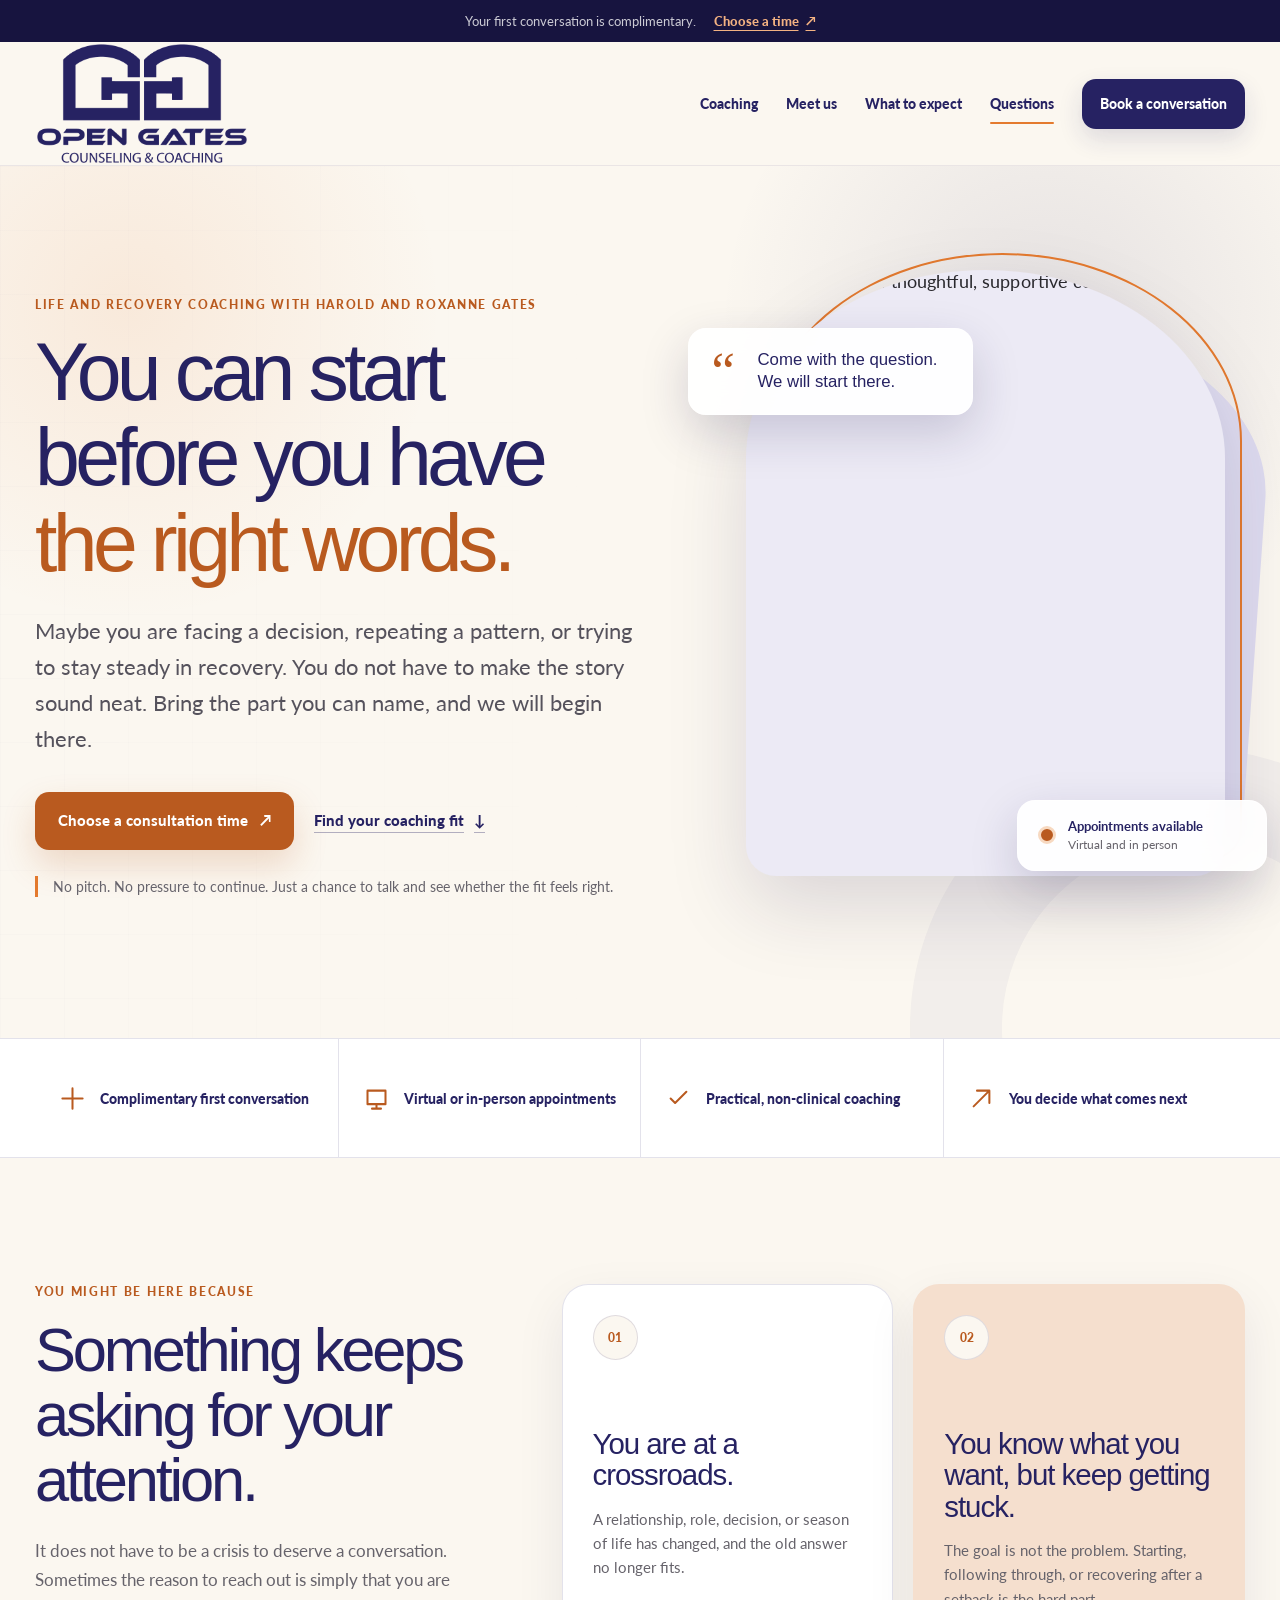
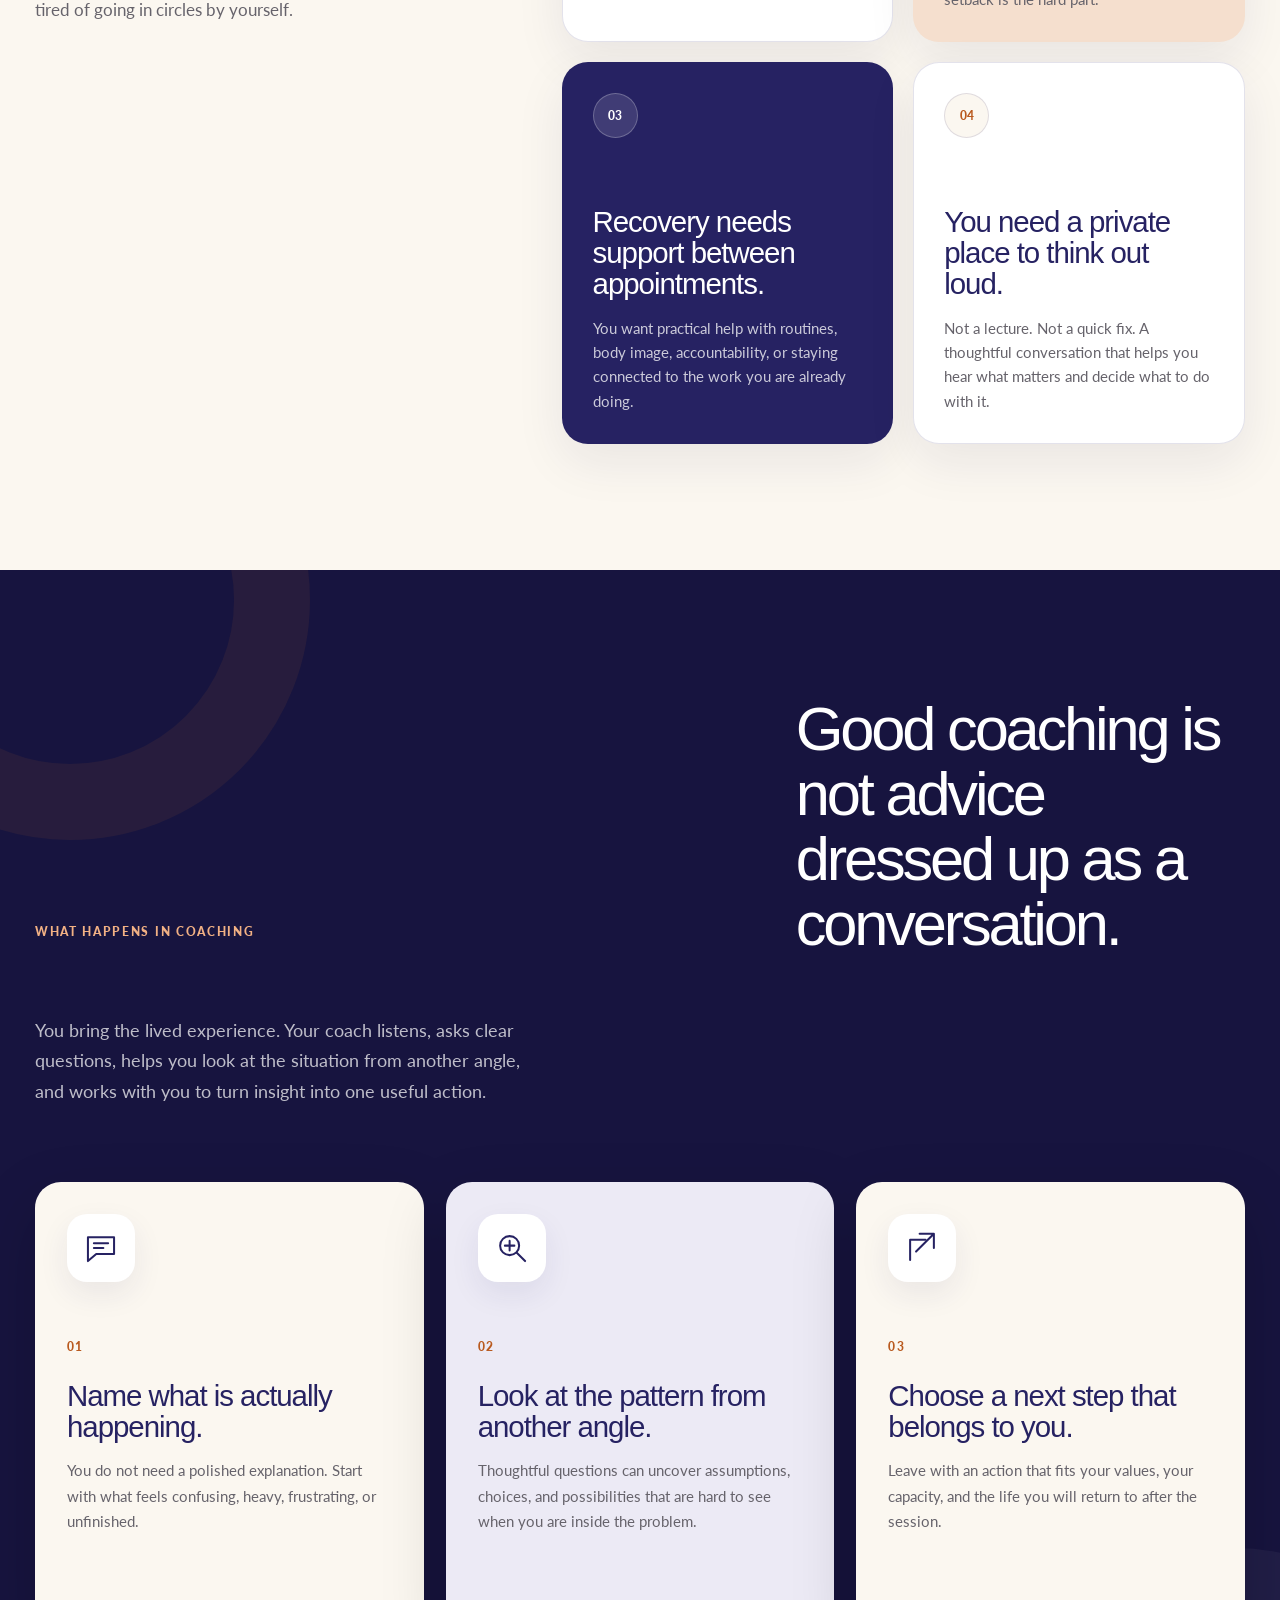
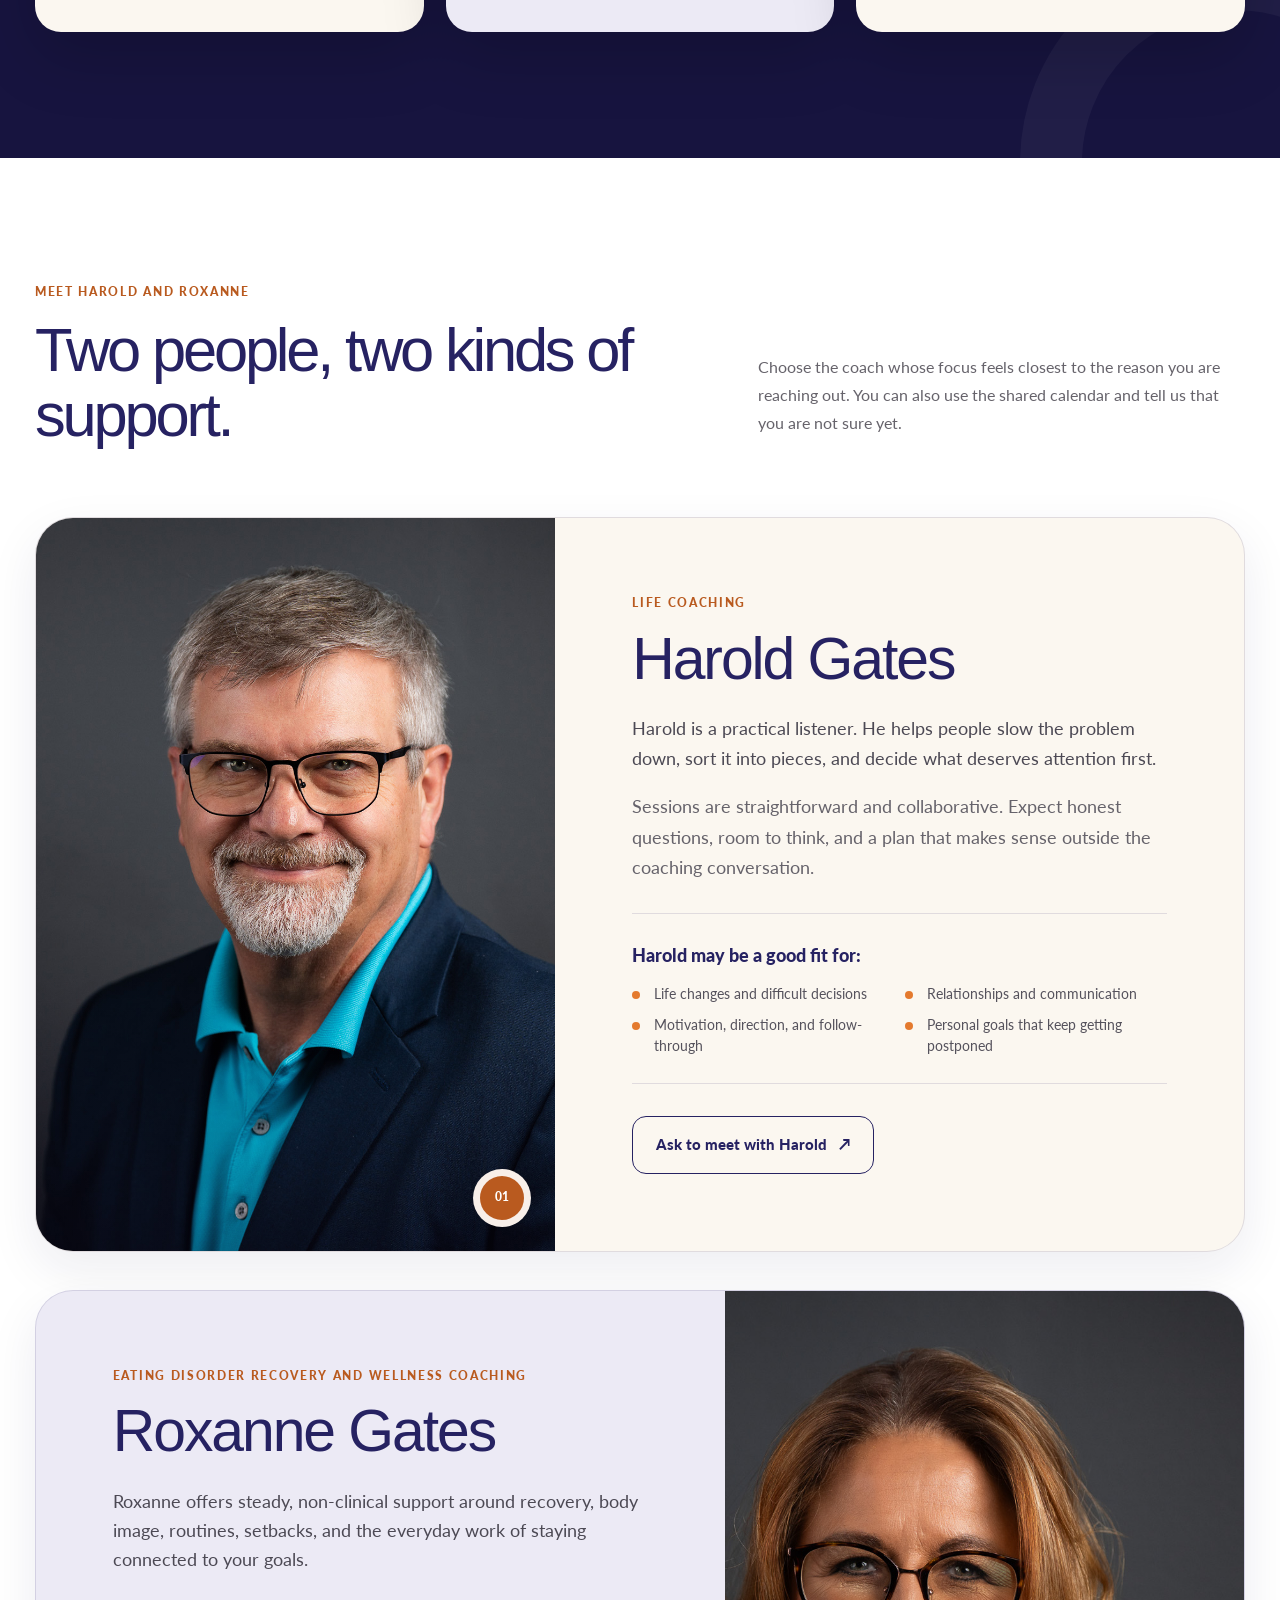
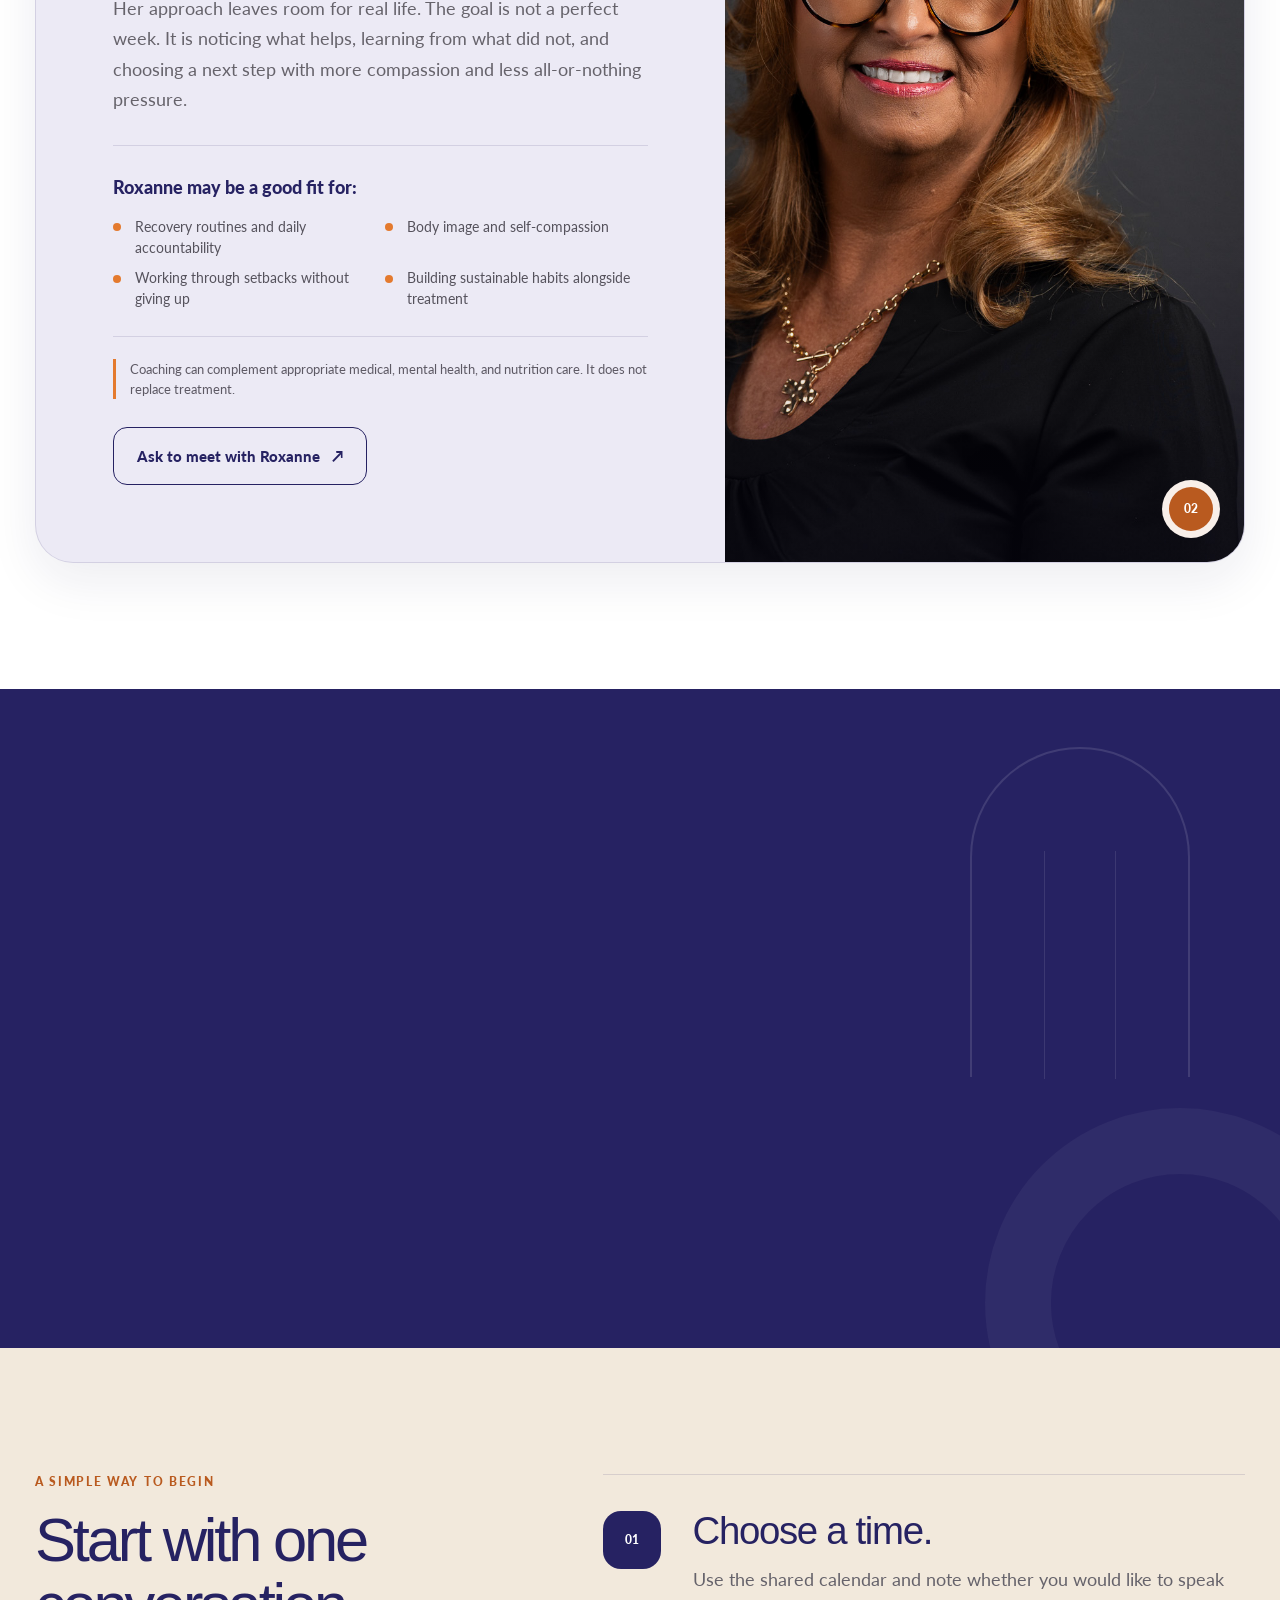
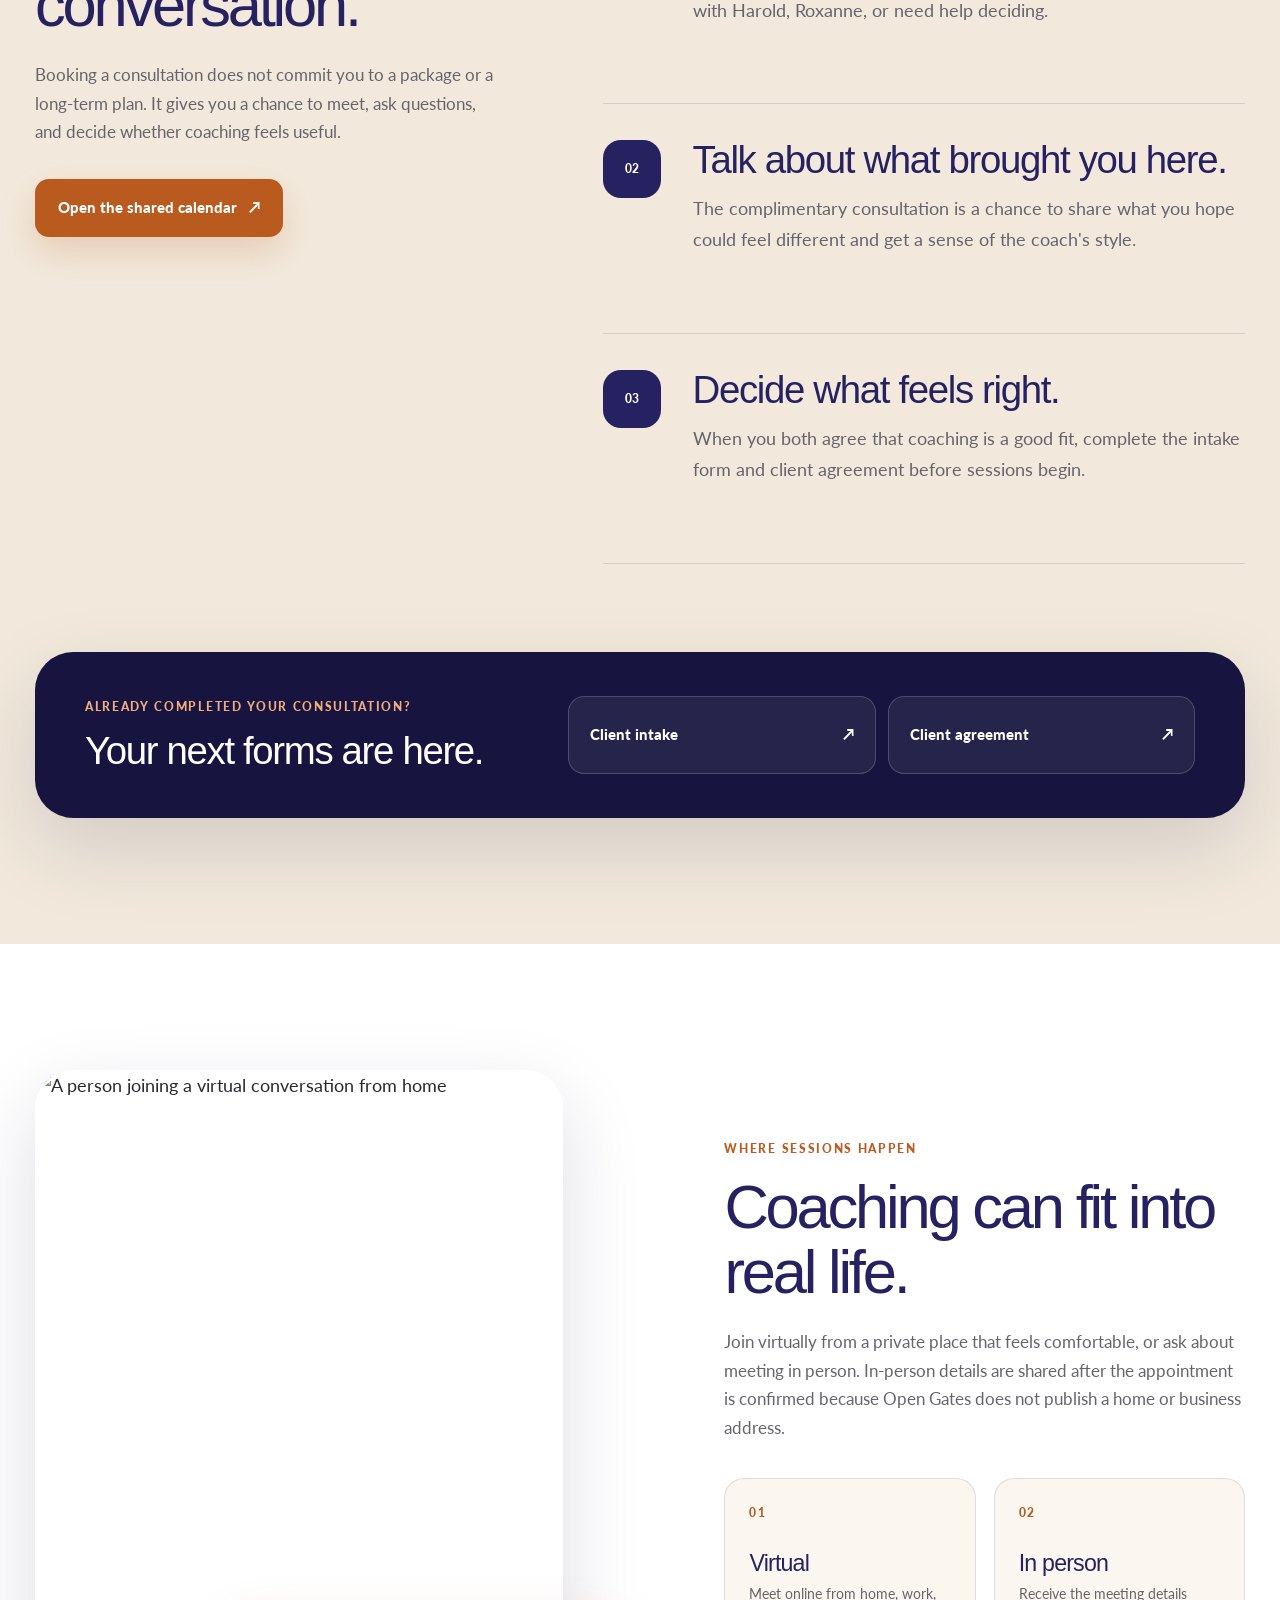
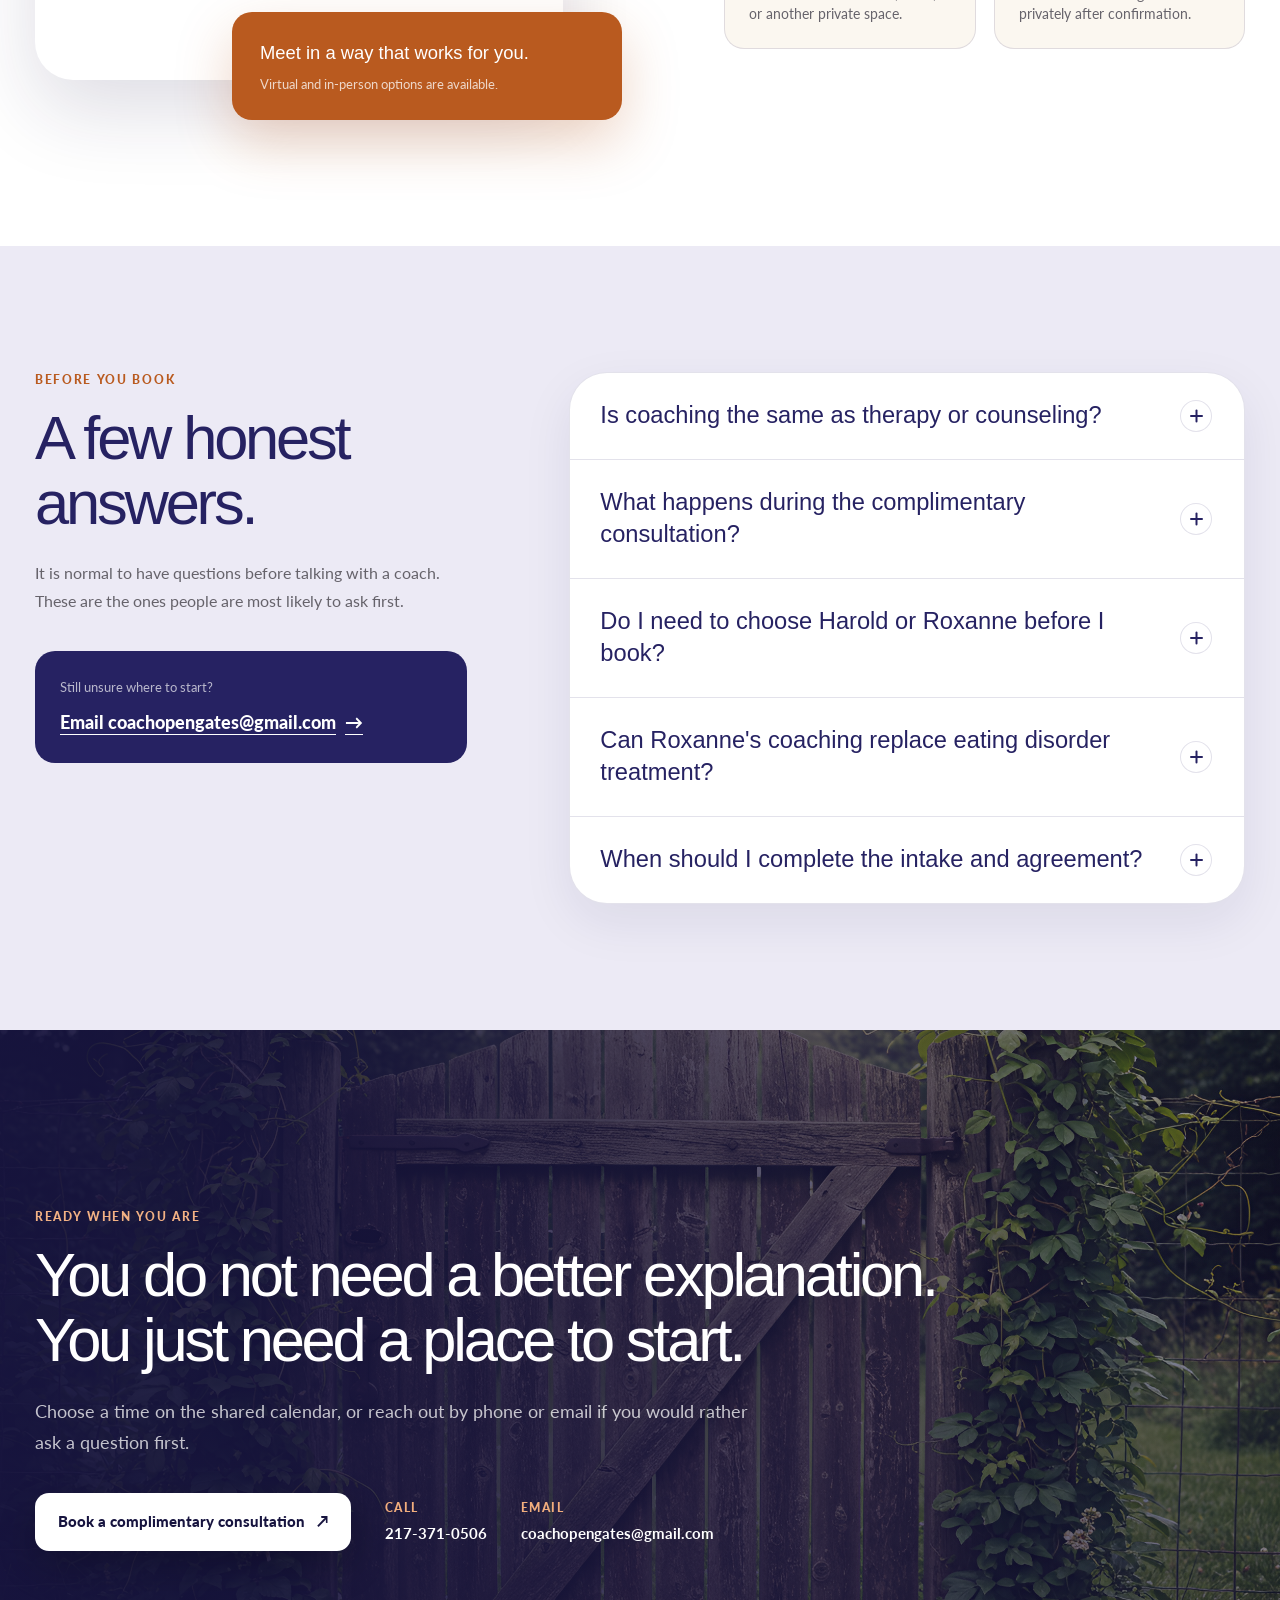
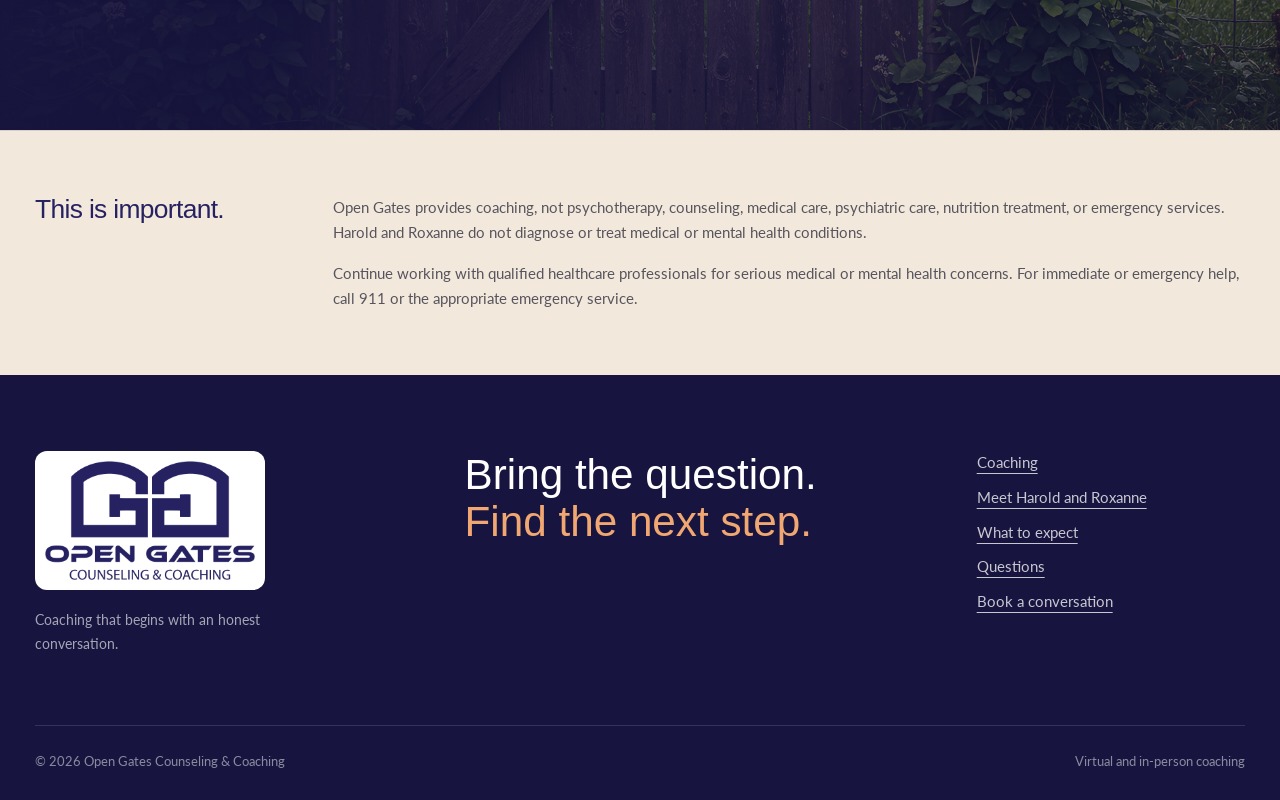
==== commit 130b001a: "redesign Open Gates website and update typography and copy" ====
--- a/index.html
+++ b/index.html
@@ -6,7 +6,7 @@
 
   <meta
     name="description"
-    content="Open Gates offers supportive life, recovery, and wellness coaching with Harold and Roxanne Gates. Complimentary consultations are available virtually and in person."
+    content="Open Gates offers personal life coaching with Harold Gates and non-clinical eating disorder recovery and wellness coaching with Roxanne Gates. Complimentary consultations are available virtually and in person."
   >
 
   <title>Open Gates Counseling &amp; Coaching</title>
@@ -14,13 +14,13 @@
   <link rel="preconnect" href="https://fonts.googleapis.com">
   <link rel="preconnect" href="https://fonts.gstatic.com" crossorigin>
   <link
-    href="https://fonts.googleapis.com/css2?family=Lato:wght@400;700;900&family=Oxanium:wght@500;600;700&display=swap"
+    href="https://fonts.googleapis.com/css2?family=Lato:ital,wght@0,400;0,700;0,900;1,400&display=swap"
     rel="stylesheet"
   >
 
   <meta name="theme-color" content="#262262">
-  <link rel="stylesheet" href="styles.css?v=20260730-6">
-  <script src="script.js?v=20260730-6" defer></script>
+  <link rel="stylesheet" href="styles.css?v=20260805-1">
+  <script src="script.js?v=20260805-1" defer></script>
 </head>
 
 <body>
@@ -28,7 +28,7 @@
 
   <div class="announcement-bar">
     <div class="container announcement-inner">
-      <p>Complimentary consultations are available with Harold and Roxanne.</p>
+      <p>Your first conversation is complimentary.</p>
       <a
         href="https://calendar.app.google/16QZK1eRtKJX5RTVA"
         target="_blank"
@@ -57,38 +57,37 @@
         aria-expanded="false"
         aria-controls="main-navigation"
       >
-        <span class="menu-button-label">Menu</span>
+        <span>Menu</span>
         <span class="menu-button-lines" aria-hidden="true"></span>
       </button>
 
       <nav class="site-nav" id="main-navigation" aria-label="Main navigation">
-        <a href="#about">About</a>
-        <a href="#services">Coaching</a>
-        <a href="#coaches">Coaches</a>
-        <a href="#process">How it works</a>
-        <a class="nav-cta" href="#get-started">Get started</a>
+        <a href="#coaching">Coaching</a>
+        <a href="#coaches">Meet us</a>
+        <a href="#process">What to expect</a>
+        <a href="#questions">Questions</a>
+        <a class="nav-cta" href="#get-started">Book a conversation</a>
       </nav>
     </div>
   </header>
 
   <main id="main-content">
     <section class="hero" id="home">
-      <div class="hero-orbit hero-orbit-one" aria-hidden="true"></div>
-      <div class="hero-orbit hero-orbit-two" aria-hidden="true"></div>
+      <div class="hero-grid-lines" aria-hidden="true"></div>
 
       <div class="container hero-layout">
         <div class="hero-copy reveal">
-          <p class="eyebrow">Personal coaching with Harold and Roxanne Gates</p>
+          <p class="eyebrow">Life and recovery coaching with Harold and Roxanne Gates</p>
 
           <h1>
-            Open the gate to a
-            <span>clearer next step.</span>
+            You can start before you have
+            <span>the right words.</span>
           </h1>
 
           <p class="hero-text">
-            You do not have to arrive with the right words or a perfect plan.
-            Bring what has been weighing on you. Together, you can sort through
-            it and decide what feels useful, realistic, and possible.
+            Maybe you are facing a decision, repeating a pattern, or trying to
+            stay steady in recovery. You do not have to make the story sound
+            neat. Bring the part you can name, and we will begin there.
           </p>
 
           <div class="hero-actions">
@@ -98,289 +97,191 @@
               target="_blank"
               rel="noopener noreferrer"
             >
-              Book a free consultation
+              Choose a consultation time
               <span aria-hidden="true">↗</span>
             </a>
 
-            <a class="button quiet-button" href="#services">
-              Explore coaching
+            <a class="text-link" href="#coaching">
+              Find your coaching fit
               <span aria-hidden="true">↓</span>
             </a>
           </div>
 
-          <div class="hero-trust" aria-label="Consultation details">
-            <span>Complimentary first conversation</span>
-            <span>Virtual and in person</span>
-            <span>No pressure to continue</span>
-          </div>
+          <p class="hero-note">
+            No pitch. No pressure to continue. Just a chance to talk and see
+            whether the fit feels right.
+          </p>
         </div>
 
         <div class="hero-visual reveal">
-          <div class="hero-arch-outline" aria-hidden="true"></div>
-
-          <figure class="hero-arch-frame">
+          <div class="hero-arch-accent" aria-hidden="true"></div>
+
+          <figure class="hero-arch">
             <img
-              class="hero-photo"
-              src="images/stock/winding-path.jpg.jpeg"
-              alt="A winding path through a quiet green field"
+              src="images/stock/supportive-coaching-conversation.jpg.jpeg"
+              alt="People having a thoughtful, supportive conversation"
             >
           </figure>
 
-          <div class="hero-message-card">
-            <img
-              src="Icons/33-forward-progress.svg"
-              alt=""
-              aria-hidden="true"
-            >
-            <p>One honest conversation can make the path feel less tangled.</p>
-          </div>
-
-          <div class="hero-small-shape" aria-hidden="true"></div>
-        </div>
-      </div>
-    </section>
-
-    <section class="quick-view" aria-label="A quick introduction to Open Gates">
-      <div class="container quick-view-grid">
-        <article class="quick-view-item reveal">
-          <span class="quick-view-number">01</span>
-          <div>
-            <h2>Who it is for</h2>
+          <div class="hero-card hero-card-top">
+            <span class="hero-card-mark" aria-hidden="true">“</span>
+            <p>Come with the question. We will start there.</p>
+          </div>
+
+          <div class="hero-card hero-card-bottom">
+            <span class="status-dot" aria-hidden="true"></span>
+            <div>
+              <strong>Appointments available</strong>
+              <span>Virtual and in person</span>
+            </div>
+          </div>
+        </div>
+      </div>
+    </section>
+
+    <section class="trust-strip" aria-label="Open Gates appointment details">
+      <div class="container trust-grid">
+        <div class="trust-item reveal">
+          <svg viewBox="0 0 24 24" aria-hidden="true">
+            <path d="M12 3v18M3 12h18"></path>
+          </svg>
+          <span>Complimentary first conversation</span>
+        </div>
+
+        <div class="trust-item reveal">
+          <svg viewBox="0 0 24 24" aria-hidden="true">
+            <path d="M4 5h16v12H4zM8 21h8M12 17v4"></path>
+          </svg>
+          <span>Virtual or in-person appointments</span>
+        </div>
+
+        <div class="trust-item reveal">
+          <svg viewBox="0 0 24 24" aria-hidden="true">
+            <path d="M5 12l4 4L19 6"></path>
+          </svg>
+          <span>Practical, non-clinical coaching</span>
+        </div>
+
+        <div class="trust-item reveal">
+          <svg viewBox="0 0 24 24" aria-hidden="true">
+            <path d="M5 19L19 5M8 5h11v11"></path>
+          </svg>
+          <span>You decide what comes next</span>
+        </div>
+      </div>
+    </section>
+
+    <section class="situation-section section" id="coaching">
+      <div class="container situation-layout">
+        <div class="section-heading situation-heading reveal">
+          <p class="section-label">You might be here because</p>
+          <h2>Something keeps asking for your attention.</h2>
+          <p>
+            It does not have to be a crisis to deserve a conversation. Sometimes
+            the reason to reach out is simply that you are tired of going in
+            circles by yourself.
+          </p>
+        </div>
+
+        <div class="situation-grid">
+          <article class="situation-card reveal">
+            <span class="card-number">01</span>
+            <h3>You are at a crossroads.</h3>
             <p>
-              People facing a change, a difficult decision, a stubborn pattern,
-              or a season that no longer feels right.
-            </p>
-          </div>
-        </article>
-
-        <article class="quick-view-item reveal">
-          <span class="quick-view-number">02</span>
-          <div>
-            <h2>What you can work on</h2>
+              A relationship, role, decision, or season of life has changed, and
+              the old answer no longer fits.
+            </p>
+          </article>
+
+          <article class="situation-card situation-card-warm reveal">
+            <span class="card-number">02</span>
+            <h3>You know what you want, but keep getting stuck.</h3>
             <p>
-              Clarity, routines, personal goals, follow-through, recovery
-              support, relationships, and everyday decisions.
-            </p>
-          </div>
-        </article>
-
-        <article class="quick-view-item reveal">
-          <span class="quick-view-number">03</span>
-          <div>
-            <h2>How it begins</h2>
+              The goal is not the problem. Starting, following through, or
+              recovering after a setback is the hard part.
+            </p>
+          </article>
+
+          <article class="situation-card situation-card-blue reveal">
+            <span class="card-number">03</span>
+            <h3>Recovery needs support between appointments.</h3>
             <p>
-              A complimentary conversation with Harold or Roxanne, followed
-              only by the next steps that feel right.
-            </p>
-          </div>
-        </article>
-      </div>
-    </section>
-
-    <section class="familiar-section section" id="about">
-      <div class="container familiar-grid">
-        <div class="familiar-media reveal">
-          <img
-            class="familiar-image"
-            src="images/stock/supportive-coaching-conversation.jpg.jpeg"
-            alt="A supportive conversation in a calm room"
-            loading="lazy"
-          >
-
-          <div class="familiar-caption">
-            <img
-              src="Icons/26-one-on-one-coaching.svg"
-              alt=""
-              aria-hidden="true"
-            >
-            <span>A real conversation, not a lecture.</span>
-          </div>
-        </div>
-
-        <div class="familiar-copy reveal">
-          <p class="section-label">Does this sound familiar?</p>
-          <h2>You know something needs to shift, but the next step is not clear.</h2>
-
-          <p class="familiar-intro">
-            Most people do not reach out because everything makes sense. They
-            reach out because they are tired of carrying the same question,
-            pattern, or pressure by themselves.
-          </p>
-
-          <ul class="familiar-list">
-            <li>A decision keeps circling without getting easier.</li>
-            <li>You want change, but not another all-or-nothing plan.</li>
-            <li>A routine or pattern keeps pulling you back.</li>
-            <li>You need a calm place to say what is really going on.</li>
-            <li>You want practical support and gentle accountability.</li>
-            <li>You are ready for goals that fit your actual life.</li>
-          </ul>
-
-          <a class="inline-link" href="#get-started">
-            Start with a conversation
-            <span aria-hidden="true">→</span>
-          </a>
-        </div>
-      </div>
-    </section>
-
-    <section class="services-section section" id="services">
-      <div class="services-shape services-shape-one" aria-hidden="true"></div>
-      <div class="services-shape services-shape-two" aria-hidden="true"></div>
+              You want practical help with routines, body image, accountability,
+              or staying connected to the work you are already doing.
+            </p>
+          </article>
+
+          <article class="situation-card reveal">
+            <span class="card-number">04</span>
+            <h3>You need a private place to think out loud.</h3>
+            <p>
+              Not a lecture. Not a quick fix. A thoughtful conversation that
+              helps you hear what matters and decide what to do with it.
+            </p>
+          </article>
+        </div>
+      </div>
+    </section>
+
+    <section class="approach-section section">
+      <div class="approach-orbit approach-orbit-one" aria-hidden="true"></div>
+      <div class="approach-orbit approach-orbit-two" aria-hidden="true"></div>
 
       <div class="container">
-        <div class="services-heading reveal">
-          <div>
-            <p class="section-label light-label">Two coaching paths</p>
-            <h2>Choose the conversation that fits what you are carrying.</h2>
-          </div>
-
+        <div class="approach-intro reveal">
+          <p class="section-label light-label">What happens in coaching</p>
+          <h2>Good coaching is not advice dressed up as a conversation.</h2>
           <p>
-            You may know exactly what you want to work on. You may only know
-            that you are tired of feeling stuck. Either is enough for a first
-            conversation.
-          </p>
-        </div>
-
-        <div class="service-grid">
-          <article class="service-card reveal">
-            <div class="service-media">
-              <img
-                class="service-image"
-                src="images/stock/reflection-journal-desk.jpg.jpeg"
-                alt="An open journal, coffee, and a pen on a quiet desk"
-                loading="lazy"
-              >
-
-              <div class="service-icon" aria-hidden="true">
-                <img src="Icons/17-choosing-a-direction.svg" alt="">
-              </div>
-            </div>
-
-            <div class="service-content">
-              <div class="service-topline">
-                <span>01</span>
-                <span>Harold Gates</span>
-              </div>
-
-              <p class="service-kicker">Life coaching</p>
-              <h3>Sort through what feels tangled and find a practical next step.</h3>
-
-              <p>
-                Harold works with people facing change, difficult decisions,
-                stalled goals, relationship concerns, or a loss of direction.
-                His style is encouraging and direct, with a focus on choices
-                that make sense in daily life.
-              </p>
-
-              <ul class="service-topic-list" aria-label="Life coaching topics">
-                <li>Life changes</li>
-                <li>Difficult decisions</li>
-                <li>Motivation</li>
-                <li>Follow-through</li>
-                <li>Relationships</li>
-                <li>Personal goals</li>
-              </ul>
-
-              <a class="service-link" href="#get-started">
-                Start with Harold
-                <span aria-hidden="true">→</span>
-              </a>
-            </div>
-          </article>
-
-          <article class="service-card service-card-warm reveal">
-            <div class="service-media">
-              <img
-                class="service-image service-image-portrait"
-                src="images/stock/positive-self-image-mirror.jpg.jpeg"
-                alt="A woman smiling gently at her reflection"
-                loading="lazy"
-              >
-
-              <div class="service-icon" aria-hidden="true">
-                <img src="Icons/08-open-hands.svg" alt="">
-              </div>
-            </div>
-
-            <div class="service-content">
-              <div class="service-topline">
-                <span>02</span>
-                <span>Roxanne Gates</span>
-              </div>
-
-              <p class="service-kicker">Recovery and wellness coaching</p>
-              <h3>Build steadier routines and a more compassionate way forward.</h3>
-
-              <p>
-                Roxanne supports people working through body image concerns,
-                recovery challenges, setbacks, and daily routines. Her
-                approach is gentle and respectful, with room to move slowly and
-                choose goals that feel realistic rather than perfect.
-              </p>
-
-              <ul class="service-topic-list" aria-label="Recovery and wellness coaching topics">
-                <li>Body image</li>
-                <li>Recovery support</li>
-                <li>Daily routines</li>
-                <li>Setbacks</li>
-                <li>Sustainable goals</li>
-                <li>Self-compassion</li>
-              </ul>
-
-              <a class="service-link" href="#get-started">
-                Start with Roxanne
-                <span aria-hidden="true">→</span>
-              </a>
-            </div>
-          </article>
-        </div>
-      </div>
-    </section>
-
-    <section class="possibilities-section section">
-      <div class="container possibilities-layout">
-        <div class="possibilities-heading reveal">
-          <p class="section-label">What coaching can make room for</p>
-          <h2>Small changes can create more breathing room.</h2>
-          <p>
-            The work is shaped around your life. These are examples of the
-            kinds of progress clients may choose to work toward, not promises
-            or guaranteed outcomes.
-          </p>
-        </div>
-
-        <div class="possibility-grid">
-          <article class="possibility-card reveal">
-            <div class="possibility-icon">
-              <img src="Icons/07-awareness.svg" alt="" aria-hidden="true">
-            </div>
-            <h3>More clarity</h3>
-            <p>Separate what matters from the noise around it.</p>
-          </article>
-
-          <article class="possibility-card reveal">
-            <div class="possibility-icon">
-              <img src="Icons/04-renewal.svg" alt="" aria-hidden="true">
-            </div>
-            <h3>Steadier routines</h3>
-            <p>Create rhythms that are supportive and realistic.</p>
-          </article>
-
-          <article class="possibility-card reveal">
-            <div class="possibility-icon">
-              <img src="Icons/29-goal-setting.svg" alt="" aria-hidden="true">
-            </div>
-            <h3>Useful goals</h3>
-            <p>Choose goals that fit your needs, values, and capacity.</p>
-          </article>
-
-          <article class="possibility-card reveal">
-            <div class="possibility-icon">
-              <img src="Icons/05-take-action.svg" alt="" aria-hidden="true">
-            </div>
-            <h3>Follow-through</h3>
-            <p>Turn a good intention into one next action you can use.</p>
+            You bring the lived experience. Your coach listens, asks clear
+            questions, helps you look at the situation from another angle, and
+            works with you to turn insight into one useful action.
+          </p>
+        </div>
+
+        <div class="approach-grid">
+          <article class="approach-card reveal">
+            <div class="approach-icon" aria-hidden="true">
+              <svg viewBox="0 0 32 32">
+                <path d="M5 7h22v14H12l-7 6z"></path>
+                <path d="M10 12h12M10 16h8"></path>
+              </svg>
+            </div>
+            <span>01</span>
+            <h3>Name what is actually happening.</h3>
+            <p>
+              You do not need a polished explanation. Start with what feels
+              confusing, heavy, frustrating, or unfinished.
+            </p>
+          </article>
+
+          <article class="approach-card approach-card-shift reveal">
+            <div class="approach-icon" aria-hidden="true">
+              <svg viewBox="0 0 32 32">
+                <circle cx="14" cy="14" r="8"></circle>
+                <path d="M20 20l7 7M10 14h8M14 10v8"></path>
+              </svg>
+            </div>
+            <span>02</span>
+            <h3>Look at the pattern from another angle.</h3>
+            <p>
+              Thoughtful questions can uncover assumptions, choices, and
+              possibilities that are hard to see when you are inside the problem.
+            </p>
+          </article>
+
+          <article class="approach-card reveal">
+            <div class="approach-icon" aria-hidden="true">
+              <svg viewBox="0 0 32 32">
+                <path d="M6 26V9h13"></path>
+                <path d="M14 4h12v12M26 4L11 19"></path>
+              </svg>
+            </div>
+            <span>03</span>
+            <h3>Choose a next step that belongs to you.</h3>
+            <p>
+              Leave with an action that fits your values, your capacity, and
+              the life you will return to after the session.
+            </p>
           </article>
         </div>
       </div>
@@ -389,322 +290,484 @@
     <section class="coaches-section section" id="coaches">
       <div class="container">
         <div class="coaches-heading reveal">
-          <p class="section-label">Meet your coaches</p>
-          <h2>The relationship should feel human, honest, and useful.</h2>
+          <div>
+            <p class="section-label">Meet Harold and Roxanne</p>
+            <h2>Two people, two kinds of support.</h2>
+          </div>
           <p>
-            Harold and Roxanne each bring a different style and focus. Both
-            begin by listening, asking thoughtful questions, and meeting you
-            where you are.
-          </p>
-        </div>
-
-        <div class="coach-grid">
-          <article class="coach-card reveal">
-            <div class="coach-photo-wrap">
-              <img
-                class="coach-photo"
-                src="images/Harold-Gates-Coach.jpg"
-                alt="Harold Gates, life coach"
-                loading="lazy"
-              >
-              <span class="coach-number">01</span>
-            </div>
-
-            <div class="coach-content">
-              <p class="coach-role">Life coach</p>
-              <h3>Harold Gates</h3>
-              <p>
-                Harold works with people who are ready to look honestly at
-                where they are, even when they are not sure what comes next. He
-                listens for the part of the problem that matters most and helps
-                make it easier to work with.
-              </p>
-              <p>
-                Expect practical questions, honest conversation, and steps
-                that make sense outside the coaching session.
-              </p>
-              <a class="coach-link" href="#get-started">
-                Schedule with Harold
-                <span aria-hidden="true">→</span>
-              </a>
-            </div>
-          </article>
-
-          <article class="coach-card coach-card-accent reveal">
-            <div class="coach-photo-wrap">
-              <img
-                class="coach-photo"
-                src="images/roxanne-gates-coach.jpg"
-                alt="Roxanne Gates, recovery and wellness coach"
-                loading="lazy"
-              >
-              <span class="coach-number">02</span>
-            </div>
-
-            <div class="coach-content">
-              <p class="coach-role">Recovery and wellness coach</p>
-              <h3>Roxanne Gates</h3>
-              <p>
-                Roxanne offers a steady place to talk about body image,
-                recovery, routines, and the pressures that can make change feel
-                harder. You do not have to make the story sound neat before you
-                bring it to her.
-              </p>
-              <p>
-                She helps clients notice what is working, make sense of
-                setbacks, and choose goals that feel realistic rather than
-                perfect.
-              </p>
-              <a class="coach-link" href="#get-started">
-                Schedule with Roxanne
-                <span aria-hidden="true">→</span>
-              </a>
-            </div>
-          </article>
+            Choose the coach whose focus feels closest to the reason you are
+            reaching out. You can also use the shared calendar and tell us that
+            you are not sure yet.
+          </p>
+        </div>
+
+        <article class="coach-profile reveal">
+          <div class="coach-image-wrap">
+            <img
+              src="images/Harold-Gates-Coach.jpg"
+              alt="Harold Gates, life coach"
+              loading="lazy"
+            >
+            <span class="coach-index">01</span>
+          </div>
+
+          <div class="coach-profile-copy">
+            <p class="coach-role">Life coaching</p>
+            <h3>Harold Gates</h3>
+            <p class="coach-lead">
+              Harold is a practical listener. He helps people slow the problem
+              down, sort it into pieces, and decide what deserves attention first.
+            </p>
+            <p>
+              Sessions are straightforward and collaborative. Expect honest
+              questions, room to think, and a plan that makes sense outside the
+              coaching conversation.
+            </p>
+
+            <div class="fit-list">
+              <p>Harold may be a good fit for:</p>
+              <ul>
+                <li>Life changes and difficult decisions</li>
+                <li>Relationships and communication</li>
+                <li>Motivation, direction, and follow-through</li>
+                <li>Personal goals that keep getting postponed</li>
+              </ul>
+            </div>
+
+            <a
+              class="button secondary-button"
+              href="https://calendar.app.google/16QZK1eRtKJX5RTVA"
+              target="_blank"
+              rel="noopener noreferrer"
+            >
+              Ask to meet with Harold
+              <span aria-hidden="true">↗</span>
+            </a>
+          </div>
+        </article>
+
+        <article class="coach-profile coach-profile-reverse reveal">
+          <div class="coach-image-wrap">
+            <img
+              src="images/roxanne-gates-coach.jpg"
+              alt="Roxanne Gates, recovery and wellness coach"
+              loading="lazy"
+            >
+            <span class="coach-index">02</span>
+          </div>
+
+          <div class="coach-profile-copy">
+            <p class="coach-role">Eating disorder recovery and wellness coaching</p>
+            <h3>Roxanne Gates</h3>
+            <p class="coach-lead">
+              Roxanne offers steady, non-clinical support around recovery,
+              body image, routines, setbacks, and the everyday work of staying
+              connected to your goals.
+            </p>
+            <p>
+              Her approach leaves room for real life. The goal is not a perfect
+              week. It is noticing what helps, learning from what did not, and
+              choosing a next step with more compassion and less all-or-nothing
+              pressure.
+            </p>
+
+            <div class="fit-list">
+              <p>Roxanne may be a good fit for:</p>
+              <ul>
+                <li>Recovery routines and daily accountability</li>
+                <li>Body image and self-compassion</li>
+                <li>Working through setbacks without giving up</li>
+                <li>Building sustainable habits alongside treatment</li>
+              </ul>
+            </div>
+
+            <p class="coach-scope-note">
+              Coaching can complement appropriate medical, mental health, and
+              nutrition care. It does not replace treatment.
+            </p>
+
+            <a
+              class="button secondary-button"
+              href="https://calendar.app.google/16QZK1eRtKJX5RTVA"
+              target="_blank"
+              rel="noopener noreferrer"
+            >
+              Ask to meet with Roxanne
+              <span aria-hidden="true">↗</span>
+            </a>
+          </div>
+        </article>
+      </div>
+    </section>
+
+    <section class="belief-section">
+      <div class="belief-gate" aria-hidden="true"></div>
+      <div class="container belief-inner reveal">
+        <p class="section-label light-label">The Open Gates approach</p>
+        <blockquote>
+          Coaching should feel less like being told how to live and more like
+          finally having room to hear yourself think.
+        </blockquote>
+
+        <div class="belief-points">
+          <div>
+            <strong>Listen without rushing</strong>
+            <span>There is time to get to the part that actually matters.</span>
+          </div>
+          <div>
+            <strong>Challenge without judging</strong>
+            <span>Honest questions can be direct and still be respectful.</span>
+          </div>
+          <div>
+            <strong>Plan without pretending life is simple</strong>
+            <span>The next step should fit the week you are really living.</span>
+          </div>
         </div>
       </div>
     </section>
 
     <section class="process-section section" id="process">
-      <div class="container">
+      <div class="container process-layout">
         <div class="process-heading reveal">
-          <div>
-            <p class="section-label light-label">A simple way to begin</p>
-            <h2>Three steps, no pressure.</h2>
-          </div>
+          <p class="section-label">A simple way to begin</p>
+          <h2>Start with one conversation.</h2>
           <p>
-            The first conversation is a chance to meet and ask questions. You
-            can decide what comes next after you have a better sense of the fit.
-          </p>
-        </div>
-
-        <div class="process-grid">
-          <article class="process-card reveal">
-            <span class="process-number">01</span>
-            <div class="process-icon">
-              <img src="Icons/09-time-management.svg" alt="" aria-hidden="true">
-            </div>
-            <h3>Choose a time</h3>
-            <p>
-              Use the shared calendar to request a complimentary consultation
-              with Harold or Roxanne.
-            </p>
-          </article>
-
-          <article class="process-card process-card-shift reveal">
-            <span class="process-number">02</span>
-            <div class="process-icon">
-              <img src="Icons/26-one-on-one-coaching.svg" alt="" aria-hidden="true">
-            </div>
-            <h3>Talk it through</h3>
-            <p>
-              Share what you hope could feel different and get a sense of the
-              coach's approach.
-            </p>
-          </article>
-
-          <article class="process-card reveal">
-            <span class="process-number">03</span>
-            <div class="process-icon">
-              <img src="Icons/30-agreement.svg" alt="" aria-hidden="true">
-            </div>
-            <h3>Choose your next step</h3>
-            <p>
-              When coaching feels like a good fit, complete the shared intake
-              form and agreement.
-            </p>
-          </article>
-        </div>
-
-        <div class="meeting-card reveal">
-          <div class="meeting-image-wrap">
-            <img
-              class="meeting-image"
-              src="images/stock/virtual-coaching-session.jpg.jpeg"
-              alt="A woman joining a virtual conversation from home"
-              loading="lazy"
-            >
-          </div>
-
-          <div class="meeting-copy">
-            <p class="section-label">Meet where you are comfortable</p>
-            <h2>Coaching can fit into real life.</h2>
-            <p>
-              Virtual appointments let you join from a private place that
-              works for you. In-person appointments are also available, with
-              meeting details shared after your time is confirmed.
-            </p>
-
-            <div class="meeting-options">
-              <div>
-                <strong>Virtual</strong>
-                <span>Meet online from a private space.</span>
-              </div>
-              <div>
-                <strong>In person</strong>
-                <span>Location details are shared privately.</span>
-              </div>
-            </div>
-
-            <a class="button outline-button" href="#get-started">
-              See the next steps
-              <span aria-hidden="true">↓</span>
-            </a>
-          </div>
-        </div>
-      </div>
-    </section>
-
-    <section class="get-started-section section" id="get-started">
-      <div class="container get-started-layout">
-        <div class="get-started-copy reveal">
-          <p class="section-label">Ready when you are</p>
-          <h2>Your first step is the shared consultation calendar.</h2>
-          <p>
-            Harold and Roxanne use one shared calendar, one intake form, and
-            one client agreement. Begin by choosing a consultation time. The
-            forms are completed after you and your coach decide to move forward.
-          </p>
-
-          <div class="get-started-note">
-            <img src="Icons/13-client-protection.svg" alt="" aria-hidden="true">
-            <p>
-              Please do not submit diagnoses, medical records, treatment
-              records, or urgent concerns through the calendar or forms.
-            </p>
-          </div>
-        </div>
-
-        <div class="action-panel reveal">
+            Booking a consultation does not commit you to a package or a long-term
+            plan. It gives you a chance to meet, ask questions, and decide whether
+            coaching feels useful.
+          </p>
+
           <a
-            class="action-row action-row-primary"
+            class="button primary-button"
             href="https://calendar.app.google/16QZK1eRtKJX5RTVA"
             target="_blank"
             rel="noopener noreferrer"
           >
-            <span class="action-row-number">01</span>
-            <span class="action-row-copy">
-              <small>Begin here</small>
-              <strong>Schedule a complimentary consultation</strong>
-            </span>
-            <span class="action-row-arrow" aria-hidden="true">↗</span>
+            Open the shared calendar
+            <span aria-hidden="true">↗</span>
           </a>
-
+        </div>
+
+        <ol class="process-list">
+          <li class="process-item reveal">
+            <span class="process-number">01</span>
+            <div>
+              <h3>Choose a time.</h3>
+              <p>
+                Use the shared calendar and note whether you would like to speak
+                with Harold, Roxanne, or need help deciding.
+              </p>
+            </div>
+          </li>
+
+          <li class="process-item reveal">
+            <span class="process-number">02</span>
+            <div>
+              <h3>Talk about what brought you here.</h3>
+              <p>
+                The complimentary consultation is a chance to share what you hope
+                could feel different and get a sense of the coach's style.
+              </p>
+            </div>
+          </li>
+
+          <li class="process-item reveal">
+            <span class="process-number">03</span>
+            <div>
+              <h3>Decide what feels right.</h3>
+              <p>
+                When you both agree that coaching is a good fit, complete the
+                intake form and client agreement before sessions begin.
+              </p>
+            </div>
+          </li>
+        </ol>
+      </div>
+
+      <div class="container forms-panel reveal">
+        <div>
+          <p class="forms-label">Already completed your consultation?</p>
+          <h3>Your next forms are here.</h3>
+        </div>
+
+        <div class="forms-actions">
           <a
-            class="action-row"
             href="https://docs.google.com/forms/d/e/1FAIpQLSfrKH8PKD7LKMr_wX4Urps_A9xrCR-aDLBi9aPlaFn-XpjvGw/viewform?usp=header"
             target="_blank"
             rel="noopener noreferrer"
           >
-            <span class="action-row-number">02</span>
-            <span class="action-row-copy">
-              <small>After your consultation</small>
-              <strong>Complete the client intake</strong>
-            </span>
-            <span class="action-row-arrow" aria-hidden="true">↗</span>
+            <span>Client intake</span>
+            <span aria-hidden="true">↗</span>
           </a>
 
           <a
-            class="action-row"
             href="https://docs.google.com/forms/d/e/1FAIpQLSdqRzlbjstSmctxIMFyWC5ImRdz56K5l7mAOuhKYcOrHaQ9aw/viewform?usp=header"
             target="_blank"
             rel="noopener noreferrer"
           >
-            <span class="action-row-number">03</span>
-            <span class="action-row-copy">
-              <small>Before coaching begins</small>
-              <strong>Review the client agreement</strong>
-            </span>
-            <span class="action-row-arrow" aria-hidden="true">↗</span>
+            <span>Client agreement</span>
+            <span aria-hidden="true">↗</span>
           </a>
         </div>
       </div>
     </section>
 
-    <section class="statement-section">
-      <div class="statement-overlay" aria-hidden="true"></div>
-      <div class="container statement-inner reveal">
-        <p class="section-label light-label">Come as you are</p>
-        <h2>
-          You do not need a perfect plan. You can begin with the part you have
-          been carrying.
-        </h2>
-        <p>Sometimes saying it out loud is the first change.</p>
-      </div>
-    </section>
-
-    <section class="contact-section section" id="contact">
-      <div class="container contact-layout">
-        <div class="contact-copy reveal">
-          <p class="section-label">Talk with us</p>
-          <h2>What has been on your mind lately?</h2>
+    <section class="meeting-section section">
+      <div class="container meeting-layout">
+        <div class="meeting-image-wrap reveal">
+          <img
+            src="images/stock/virtual-coaching-session.jpg.jpeg"
+            alt="A person joining a virtual conversation from home"
+            loading="lazy"
+          >
+          <div class="meeting-image-note">
+            <strong>Meet in a way that works for you.</strong>
+            <span>Virtual and in-person options are available.</span>
+          </div>
+        </div>
+
+        <div class="meeting-copy reveal">
+          <p class="section-label">Where sessions happen</p>
+          <h2>Coaching can fit into real life.</h2>
           <p>
-            Use the calendar, call, or email to ask about availability. Tell us
-            whether you would like to speak with Harold or Roxanne, or simply
-            say that you are not sure where to start.
-          </p>
-
-          <div class="contact-options">
-            <a href="tel:+12173710506">
-              <small>Call</small>
-              <strong>217-371-0506</strong>
+            Join virtually from a private place that feels comfortable, or ask
+            about meeting in person. In-person details are shared after the
+            appointment is confirmed because Open Gates does not publish a home
+            or business address.
+          </p>
+
+          <div class="meeting-options">
+            <article>
+              <span aria-hidden="true">01</span>
+              <h3>Virtual</h3>
+              <p>Meet online from home, work, or another private space.</p>
+            </article>
+
+            <article>
+              <span aria-hidden="true">02</span>
+              <h3>In person</h3>
+              <p>Receive the meeting details privately after confirmation.</p>
+            </article>
+          </div>
+        </div>
+      </div>
+    </section>
+
+    <section class="faq-section section" id="questions">
+      <div class="container faq-layout">
+        <div class="faq-heading reveal">
+          <p class="section-label">Before you book</p>
+          <h2>A few honest answers.</h2>
+          <p>
+            It is normal to have questions before talking with a coach. These are
+            the ones people are most likely to ask first.
+          </p>
+
+          <div class="faq-contact-card">
+            <p>Still unsure where to start?</p>
+            <a href="mailto:coachopengates@gmail.com">
+              Email coachopengates@gmail.com
               <span aria-hidden="true">→</span>
             </a>
-
-            <a href="mailto:coachopengates@gmail.com">
-              <small>Email</small>
-              <strong>coachopengates@gmail.com</strong>
-              <span aria-hidden="true">→</span>
-            </a>
-          </div>
-        </div>
-
-        <aside class="contact-visual reveal">
-          <img
-            class="contact-image"
-            src="images/stock/garden-gate.jpg.jpeg"
-            alt="A garden gate surrounded by green vines"
-            loading="lazy"
+          </div>
+        </div>
+
+        <div class="accordion" data-accordion>
+          <article class="accordion-item reveal">
+            <h3>
+              <button
+                class="accordion-trigger"
+                type="button"
+                aria-expanded="false"
+                aria-controls="faq-panel-1"
+                id="faq-trigger-1"
+              >
+                <span>Is coaching the same as therapy or counseling?</span>
+                <span class="accordion-icon" aria-hidden="true"></span>
+              </button>
+            </h3>
+            <div
+              class="accordion-panel"
+              id="faq-panel-1"
+              role="region"
+              aria-labelledby="faq-trigger-1"
+              hidden
+            >
+              <p>
+                No. Open Gates provides coaching only. Coaching can support
+                reflection, goals, routines, accountability, and personal action,
+                but it does not diagnose or treat medical or mental health
+                conditions.
+              </p>
+            </div>
+          </article>
+
+          <article class="accordion-item reveal">
+            <h3>
+              <button
+                class="accordion-trigger"
+                type="button"
+                aria-expanded="false"
+                aria-controls="faq-panel-2"
+                id="faq-trigger-2"
+              >
+                <span>What happens during the complimentary consultation?</span>
+                <span class="accordion-icon" aria-hidden="true"></span>
+              </button>
+            </h3>
+            <div
+              class="accordion-panel"
+              id="faq-panel-2"
+              role="region"
+              aria-labelledby="faq-trigger-2"
+              hidden
+            >
+              <p>
+                You can explain what led you to reach out, ask questions about the
+                coach's approach, and talk about what you would like help working
+                through. Then you decide whether you would like another session.
+              </p>
+            </div>
+          </article>
+
+          <article class="accordion-item reveal">
+            <h3>
+              <button
+                class="accordion-trigger"
+                type="button"
+                aria-expanded="false"
+                aria-controls="faq-panel-3"
+                id="faq-trigger-3"
+              >
+                <span>Do I need to choose Harold or Roxanne before I book?</span>
+                <span class="accordion-icon" aria-hidden="true"></span>
+              </button>
+            </h3>
+            <div
+              class="accordion-panel"
+              id="faq-panel-3"
+              role="region"
+              aria-labelledby="faq-trigger-3"
+              hidden
+            >
+              <p>
+                No. The calendar is shared. You can request a specific coach or
+                say that you are not sure. A brief note about what you hope to
+                work on will help point you in the right direction.
+              </p>
+            </div>
+          </article>
+
+          <article class="accordion-item reveal">
+            <h3>
+              <button
+                class="accordion-trigger"
+                type="button"
+                aria-expanded="false"
+                aria-controls="faq-panel-4"
+                id="faq-trigger-4"
+              >
+                <span>Can Roxanne's coaching replace eating disorder treatment?</span>
+                <span class="accordion-icon" aria-hidden="true"></span>
+              </button>
+            </h3>
+            <div
+              class="accordion-panel"
+              id="faq-panel-4"
+              role="region"
+              aria-labelledby="faq-trigger-4"
+              hidden
+            >
+              <p>
+                No. Roxanne's coaching is non-clinical and is not medical,
+                psychiatric, nutrition, or mental health treatment. It may be used
+                alongside care from qualified professionals when appropriate.
+              </p>
+            </div>
+          </article>
+
+          <article class="accordion-item reveal">
+            <h3>
+              <button
+                class="accordion-trigger"
+                type="button"
+                aria-expanded="false"
+                aria-controls="faq-panel-5"
+                id="faq-trigger-5"
+              >
+                <span>When should I complete the intake and agreement?</span>
+                <span class="accordion-icon" aria-hidden="true"></span>
+              </button>
+            </h3>
+            <div
+              class="accordion-panel"
+              id="faq-panel-5"
+              role="region"
+              aria-labelledby="faq-trigger-5"
+              hidden
+            >
+              <p>
+                Complete those forms after the consultation, once you and your
+                coach have decided to move forward. Please do not submit medical
+                records, diagnoses, treatment records, or urgent concerns through
+                the calendar or forms.
+              </p>
+            </div>
+          </article>
+        </div>
+      </div>
+    </section>
+
+    <section class="get-started-section" id="get-started">
+      <div class="get-started-image" aria-hidden="true"></div>
+      <div class="get-started-overlay" aria-hidden="true"></div>
+
+      <div class="container get-started-inner reveal">
+        <p class="section-label light-label">Ready when you are</p>
+        <h2>You do not need a better explanation. You just need a place to start.</h2>
+        <p>
+          Choose a time on the shared calendar, or reach out by phone or email if
+          you would rather ask a question first.
+        </p>
+
+        <div class="get-started-actions">
+          <a
+            class="button light-button"
+            href="https://calendar.app.google/16QZK1eRtKJX5RTVA"
+            target="_blank"
+            rel="noopener noreferrer"
           >
-
-          <div class="contact-visual-card">
-            <p class="contact-card-label">Appointment options</p>
-            <h3>Meet virtually or in person.</h3>
-            <p>
-              In-person details are shared after your appointment is confirmed.
-              Open Gates does not publish a home or business address.
-            </p>
-            <a
-              class="button contact-button"
-              href="https://calendar.app.google/16QZK1eRtKJX5RTVA"
-              target="_blank"
-              rel="noopener noreferrer"
-            >
-              Open the calendar
-              <span aria-hidden="true">↗</span>
-            </a>
-          </div>
-        </aside>
+            Book a complimentary consultation
+            <span aria-hidden="true">↗</span>
+          </a>
+
+          <a class="get-started-contact" href="tel:+12173710506">
+            <span>Call</span>
+            <strong>217-371-0506</strong>
+          </a>
+
+          <a class="get-started-contact" href="mailto:coachopengates@gmail.com">
+            <span>Email</span>
+            <strong>coachopengates@gmail.com</strong>
+          </a>
+        </div>
       </div>
     </section>
 
     <section class="disclaimer">
       <div class="container disclaimer-inner">
         <h2>This is important.</h2>
-
         <div>
           <p>
-            Coaching can be helpful, but it is not psychotherapy, medical care,
-            psychiatric care, nutrition treatment, or emergency help. Harold
-            and Roxanne do not diagnose or treat medical or mental health
-            conditions.
-          </p>
-
+            Open Gates provides coaching, not psychotherapy, counseling,
+            medical care, psychiatric care, nutrition treatment, or emergency
+            services. Harold and Roxanne do not diagnose or treat medical or
+            mental health conditions.
+          </p>
           <p>
-            If you are living with a serious mental health or medical
-            condition, continue working with a qualified healthcare
-            professional. For immediate or emergency help, call 911 or the
-            appropriate emergency service.
+            Continue working with qualified healthcare professionals for serious
+            medical or mental health concerns. For immediate or emergency help,
+            call 911 or the appropriate emergency service.
           </p>
         </div>
       </div>
@@ -712,28 +775,27 @@
   </main>
 
   <footer class="site-footer">
-    <div class="container footer-top">
+    <div class="container footer-main">
       <div class="footer-brand">
         <img
-          class="footer-logo"
           src="images/open-gates-logo.png"
           alt="Open Gates Counseling and Coaching"
         >
-        <p>Coaching that begins with a real conversation.</p>
-      </div>
-
-      <div class="footer-message">
-        <p>A place to talk it through.</p>
-        <p>A way to move forward.</p>
-      </div>
-
-      <div class="footer-links">
-        <a href="#about">About Open Gates</a>
-        <a href="#services">Coaching options</a>
+        <p>Coaching that begins with an honest conversation.</p>
+      </div>
+
+      <div class="footer-statement">
+        <p>Bring the question.</p>
+        <p>Find the next step.</p>
+      </div>
+
+      <nav class="footer-links" aria-label="Footer navigation">
+        <a href="#coaching">Coaching</a>
         <a href="#coaches">Meet Harold and Roxanne</a>
-        <a href="#process">How it works</a>
-        <a href="#get-started">Get started</a>
-      </div>
+        <a href="#process">What to expect</a>
+        <a href="#questions">Questions</a>
+        <a href="#get-started">Book a conversation</a>
+      </nav>
     </div>
 
     <div class="container footer-bottom">
@@ -741,8 +803,8 @@
         &copy; <span id="current-year"></span>
         Open Gates Counseling &amp; Coaching
       </p>
-      <p>Virtual and in-person coaching with Harold and Roxanne</p>
+      <p>Virtual and in-person coaching</p>
     </div>
   </footer>
 </body>
-</html>
+</html>
--- a/styles.css
+++ b/styles.css
@@ -1,26 +1,47 @@
-/* Open Gates Counseling & Coaching
-   Editorial conversion redesign, July 2026 */
+/*
+  Open Gates Counseling & Coaching
+  Refined editorial redesign, August 2026
+
+  FONT NOTE:
+  Macha Medium is the intended heading font. Add a licensed webfont file at
+  fonts/Macha-Medium.woff2 or fonts/Macha-Medium.otf, or load Macha through an
+  Adobe Fonts Web Project. The site falls back cleanly when the file is absent.
+*/
+
+@font-face {
+  font-family: "Macha";
+  src:
+    local("Macha Medium"),
+    local("Macha-Medium"),
+    url("fonts/Macha-Medium.woff2") format("woff2"),
+    url("fonts/Macha-Medium.otf") format("opentype");
+  font-style: normal;
+  font-weight: 500;
+  font-display: swap;
+}
 
 :root {
   --blue: #262262;
-  --blue-dark: #18153f;
+  --blue-deep: #17143f;
+  --blue-soft: #3a3578;
   --orange: #e47a2e;
   --orange-dark: #b95a1f;
-  --cream: #faf6ee;
-  --cream-deep: #f2eadc;
-  --lavender: #e9e7f2;
-  --sand: #d8c8b3;
-  --charcoal: #29282d;
+  --cream: #fbf7f0;
+  --cream-deep: #f2e9dc;
+  --lavender: #eceaf5;
+  --lavender-deep: #dedbef;
   --white: #ffffff;
-  --muted: #67656c;
-  --heading-font: "Oxanium", Arial, sans-serif;
+  --ink: #29282d;
+  --muted: #66636b;
+  --line: rgba(38, 34, 98, 0.13);
+  --heading-font: "Macha", "Macha Medium", "Avenir Next", "Century Gothic", Arial, sans-serif;
   --body-font: "Lato", Arial, sans-serif;
-  --container: 1240px;
-  --radius-sm: 18px;
-  --radius-md: 30px;
-  --radius-lg: 46px;
-  --shadow-soft: 0 18px 50px rgba(38, 34, 98, 0.09);
-  --shadow: 0 28px 80px rgba(38, 34, 98, 0.16);
+  --container: 1210px;
+  --radius-sm: 16px;
+  --radius-md: 26px;
+  --radius-lg: 38px;
+  --shadow-soft: 0 18px 50px rgba(31, 27, 77, 0.08);
+  --shadow: 0 30px 80px rgba(31, 27, 77, 0.15);
 }
 
 *,
@@ -31,31 +52,29 @@
 
 html {
   scroll-behavior: smooth;
-  scroll-padding-top: 110px;
+  scroll-padding-top: 112px;
 }
 
 body {
   margin: 0;
   overflow-x: hidden;
-  color: var(--charcoal);
+  color: var(--ink);
   background: var(--cream);
   font-family: var(--body-font);
   font-size: 18px;
   line-height: 1.7;
   text-rendering: optimizeLegibility;
+  -webkit-font-smoothing: antialiased;
 }
 
 body.menu-open {
   overflow: hidden;
 }
 
-img {
+img,
+svg {
   display: block;
   max-width: 100%;
-}
-
-a {
-  color: inherit;
 }
 
 button,
@@ -63,20 +82,26 @@
   -webkit-tap-highlight-color: transparent;
 }
 
+a {
+  color: inherit;
+}
+
 h1,
 h2,
-h3 {
+h3,
+blockquote {
   margin-top: 0;
   color: var(--blue);
   font-family: var(--heading-font);
+  font-weight: 500;
   line-height: 1.06;
 }
 
 h1 {
-  max-width: 800px;
+  max-width: 790px;
   margin-bottom: 28px;
-  font-size: clamp(3.65rem, 7vw, 7.8rem);
-  letter-spacing: -0.065em;
+  font-size: clamp(3.45rem, 6.3vw, 6.65rem);
+  letter-spacing: -0.058em;
 }
 
 h1 span {
@@ -86,13 +111,13 @@
 
 h2 {
   margin-bottom: 24px;
-  font-size: clamp(2.55rem, 4.8vw, 5.25rem);
-  letter-spacing: -0.055em;
+  font-size: clamp(2.65rem, 4.8vw, 5.2rem);
+  letter-spacing: -0.052em;
 }
 
 h3 {
-  margin-bottom: 18px;
-  font-size: clamp(1.65rem, 2.8vw, 2.8rem);
+  margin-bottom: 16px;
+  font-size: clamp(1.45rem, 2.5vw, 2.35rem);
   letter-spacing: -0.035em;
 }
 
@@ -106,7 +131,7 @@
 }
 
 .section {
-  padding: 136px 0;
+  padding: 126px 0;
 }
 
 .skip-link {
@@ -118,7 +143,8 @@
   color: var(--white);
   background: var(--blue);
   text-decoration: none;
-  transform: translateY(-150%);
+  transform: translateY(-160%);
+  transition: transform 160ms ease;
 }
 
 .skip-link:focus {
@@ -127,27 +153,29 @@
 
 .section-label,
 .eyebrow,
-.service-kicker,
 .coach-role,
-.contact-card-label {
+.forms-label {
   margin-bottom: 16px;
   color: var(--orange-dark);
-  font-family: var(--heading-font);
-  font-size: 0.78rem;
-  font-weight: 700;
-  letter-spacing: 0.12em;
+  font-family: var(--body-font);
+  font-size: 0.75rem;
+  font-weight: 900;
+  letter-spacing: 0.14em;
+  line-height: 1.4;
   text-transform: uppercase;
 }
 
 .light-label {
-  color: #f5bb91;
-}
-
-/* Announcement */
+  color: #f2b184;
+}
+
+/* Announcement bar */
 
 .announcement-bar {
-  color: var(--white);
-  background: var(--blue-dark);
+  position: relative;
+  z-index: 1100;
+  color: var(--white);
+  background: var(--blue-deep);
 }
 
 .announcement-inner {
@@ -157,20 +185,20 @@
   justify-content: center;
   gap: 18px;
   padding: 7px 0;
-  font-size: 0.83rem;
+  font-size: 0.82rem;
 }
 
 .announcement-inner p {
   margin: 0;
+  color: rgba(255, 255, 255, 0.78);
 }
 
 .announcement-inner a {
   display: inline-flex;
   align-items: center;
   gap: 7px;
-  color: #f6b98d;
-  font-family: var(--heading-font);
-  font-weight: 700;
+  color: #f3b282;
+  font-weight: 900;
   text-underline-offset: 4px;
 }
 
@@ -181,19 +209,19 @@
   z-index: 1000;
   top: 0;
   border-bottom: 1px solid rgba(38, 34, 98, 0.08);
-  background: rgba(250, 246, 238, 0.94);
+  background: rgba(251, 247, 240, 0.92);
   backdrop-filter: blur(18px);
   transition: box-shadow 180ms ease, background 180ms ease;
 }
 
 .site-header.is-scrolled {
-  background: rgba(250, 246, 238, 0.98);
-  box-shadow: 0 12px 36px rgba(38, 34, 98, 0.09);
+  background: rgba(251, 247, 240, 0.98);
+  box-shadow: 0 14px 35px rgba(31, 27, 77, 0.08);
 }
 
 .header-inner {
   display: flex;
-  min-height: 98px;
+  min-height: 94px;
   align-items: center;
   justify-content: space-between;
   gap: 34px;
@@ -204,7 +232,7 @@
 }
 
 .logo {
-  width: 218px;
+  width: 214px;
   height: auto;
 }
 
@@ -215,15 +243,11 @@
 }
 
 .site-nav a {
+  position: relative;
   color: var(--blue);
-  font-family: var(--heading-font);
-  font-size: 0.84rem;
-  font-weight: 700;
+  font-size: 0.88rem;
+  font-weight: 900;
   text-decoration: none;
-}
-
-.site-nav a:not(.nav-cta) {
-  position: relative;
 }
 
 .site-nav a:not(.nav-cta)::after {
@@ -231,8 +255,8 @@
   right: 0;
   bottom: -8px;
   left: 0;
-  height: 3px;
-  border-radius: 20px;
+  height: 2px;
+  border-radius: 3px;
   background: var(--orange);
   content: "";
   transform: scaleX(0);
@@ -241,21 +265,24 @@
 }
 
 .site-nav a:hover::after,
-.site-nav a:focus-visible::after {
+.site-nav a:focus-visible::after,
+.site-nav a.is-active::after {
   transform: scaleX(1);
 }
 
 .nav-cta {
-  border-radius: 999px;
-  padding: 13px 20px;
+  border-radius: 14px;
+  padding: 13px 18px;
   color: var(--white) !important;
   background: var(--blue);
-  transition: transform 180ms ease, background 180ms ease;
+  box-shadow: 0 10px 25px rgba(38, 34, 98, 0.14);
+  transition: background 180ms ease, transform 180ms ease, box-shadow 180ms ease;
 }
 
 .nav-cta:hover,
 .nav-cta:focus-visible {
   background: var(--orange-dark);
+  box-shadow: 0 13px 30px rgba(185, 90, 31, 0.2);
   transform: translateY(-2px);
 }
 
@@ -263,12 +290,12 @@
   display: none;
   align-items: center;
   gap: 10px;
-  border: 2px solid var(--blue);
-  border-radius: 999px;
-  padding: 10px 15px;
+  border: 1px solid var(--line);
+  border-radius: 12px;
+  padding: 10px 14px;
   color: var(--blue);
-  background: transparent;
-  font: 700 0.84rem var(--heading-font);
+  background: var(--white);
+  font: 900 0.82rem var(--body-font);
   cursor: pointer;
 }
 
@@ -276,7 +303,7 @@
 .menu-button-lines::before,
 .menu-button-lines::after {
   display: block;
-  width: 16px;
+  width: 17px;
   height: 2px;
   border-radius: 2px;
   background: currentColor;
@@ -312,7 +339,7 @@
   transform: rotate(-45deg);
 }
 
-/* Buttons */
+/* Buttons and links */
 
 .button {
   display: inline-flex;
@@ -321,72 +348,116 @@
   justify-content: center;
   gap: 12px;
   border: 0;
-  border-radius: 999px;
-  padding: 15px 25px;
-  font-family: var(--heading-font);
-  font-size: 0.9rem;
-  font-weight: 700;
+  border-radius: 14px;
+  padding: 15px 23px;
+  font-size: 0.92rem;
+  font-weight: 900;
+  line-height: 1.2;
   text-decoration: none;
-  transition: transform 180ms ease, box-shadow 180ms ease,
-    background 180ms ease, color 180ms ease, border-color 180ms ease;
+  transition: background 180ms ease, color 180ms ease, border-color 180ms ease,
+    box-shadow 180ms ease, transform 180ms ease;
 }
 
 .primary-button {
   color: var(--white);
   background: var(--orange-dark);
-  box-shadow: 0 15px 35px rgba(185, 90, 31, 0.22);
+  box-shadow: 0 15px 34px rgba(185, 90, 31, 0.2);
 }
 
 .primary-button:hover,
 .primary-button:focus-visible {
   background: var(--blue);
-  box-shadow: 0 18px 40px rgba(38, 34, 98, 0.22);
+  box-shadow: 0 18px 38px rgba(38, 34, 98, 0.2);
   transform: translateY(-3px);
 }
 
-.quiet-button {
+.secondary-button {
+  border: 1px solid var(--blue);
   color: var(--blue);
   background: transparent;
 }
 
-.quiet-button:hover,
-.quiet-button:focus-visible {
-  color: var(--orange-dark);
-  transform: translateX(4px);
-}
-
-.outline-button {
-  border: 2px solid var(--blue);
-  color: var(--blue);
-  background: transparent;
-}
-
-.outline-button:hover,
-.outline-button:focus-visible {
+.secondary-button:hover,
+.secondary-button:focus-visible {
   color: var(--white);
   background: var(--blue);
   transform: translateY(-3px);
 }
 
+.light-button {
+  color: var(--blue-deep);
+  background: var(--white);
+  box-shadow: 0 16px 38px rgba(0, 0, 0, 0.2);
+}
+
+.light-button:hover,
+.light-button:focus-visible {
+  color: var(--white);
+  background: var(--orange-dark);
+  transform: translateY(-3px);
+}
+
+.text-link {
+  display: inline-flex;
+  align-items: center;
+  gap: 10px;
+  color: var(--blue);
+  font-size: 0.92rem;
+  font-weight: 900;
+  text-decoration-color: rgba(38, 34, 98, 0.34);
+  text-underline-offset: 6px;
+  transition: gap 180ms ease, color 180ms ease;
+}
+
+.text-link:hover,
+.text-link:focus-visible {
+  gap: 15px;
+  color: var(--orange-dark);
+}
+
 /* Hero */
 
 .hero {
   position: relative;
+  isolation: isolate;
   overflow: hidden;
-  padding: 94px 0 100px;
+  padding: 86px 0 96px;
   background:
-    linear-gradient(120deg, rgba(233, 231, 242, 0.54), transparent 45%),
+    radial-gradient(circle at 10% 16%, rgba(228, 122, 46, 0.11), transparent 23%),
+    radial-gradient(circle at 82% 18%, rgba(38, 34, 98, 0.1), transparent 26%),
     var(--cream);
 }
 
+.hero::after {
+  position: absolute;
+  z-index: -2;
+  right: -190px;
+  bottom: -270px;
+  width: 560px;
+  height: 560px;
+  border: 92px solid rgba(38, 34, 98, 0.04);
+  border-radius: 50%;
+  content: "";
+}
+
+.hero-grid-lines {
+  position: absolute;
+  z-index: -3;
+  inset: 0;
+  opacity: 0.42;
+  background-image:
+    linear-gradient(rgba(38, 34, 98, 0.035) 1px, transparent 1px),
+    linear-gradient(90deg, rgba(38, 34, 98, 0.035) 1px, transparent 1px);
+  background-size: 64px 64px;
+  mask-image: linear-gradient(to right, black, transparent 56%);
+}
+
 .hero-layout {
-  position: relative;
-  z-index: 2;
   display: grid;
   min-height: 690px;
   align-items: center;
-  gap: clamp(58px, 8vw, 115px);
-  grid-template-columns: minmax(0, 1.1fr) minmax(380px, 0.9fr);
+  gap: clamp(62px, 8vw, 112px);
+  grid-template-columns: minmax(0, 1.08fr) minmax(390px, 0.92fr);
 }
 
 .hero-copy {
@@ -397,1160 +468,1128 @@
 .hero-text {
   max-width: 690px;
   margin-bottom: 34px;
-  color: #535159;
-  font-size: clamp(1.13rem, 1.75vw, 1.42rem);
-  line-height: 1.62;
+  color: #55525c;
+  font-size: clamp(1.12rem, 1.7vw, 1.37rem);
+  line-height: 1.65;
 }
 
 .hero-actions {
   display: flex;
   align-items: center;
   flex-wrap: wrap;
-  gap: 15px;
-}
-
-.hero-trust {
-  display: flex;
-  flex-wrap: wrap;
-  gap: 10px;
-  margin-top: 29px;
-}
-
-.hero-trust span {
-  display: inline-flex;
-  align-items: center;
-  border: 1px solid rgba(38, 34, 98, 0.12);
-  border-radius: 999px;
-  padding: 7px 12px;
-  color: #5f5c66;
-  background: rgba(255, 255, 255, 0.65);
-  font-size: 0.77rem;
-  font-weight: 700;
-}
-
-.hero-trust span::before {
-  width: 7px;
-  height: 7px;
-  margin-right: 7px;
-  border-radius: 50%;
-  background: var(--orange);
-  content: "";
+  gap: 20px;
+}
+
+.hero-note {
+  max-width: 590px;
+  margin: 26px 0 0;
+  border-left: 3px solid var(--orange);
+  padding-left: 15px;
+  color: var(--muted);
+  font-size: 0.87rem;
+  line-height: 1.55;
 }
 
 .hero-visual {
   position: relative;
-  min-height: 650px;
-}
-
-.hero-arch-frame {
+  min-height: 655px;
+}
+
+.hero-arch,
+.hero-arch-accent {
   position: absolute;
-  z-index: 3;
   top: 0;
   right: 4%;
-  width: min(92%, 500px);
-  aspect-ratio: 0.78;
+  width: min(94%, 505px);
+  aspect-ratio: 0.79;
+}
+
+.hero-arch {
+  z-index: 2;
   overflow: hidden;
   margin: 0;
-  border-radius: 50% 50% 0 0 / 30% 30% 0 0;
+  border-radius: 50% 50% 30px 30px / 31% 31% 30px 30px;
   background: var(--lavender);
-  box-shadow: 0 32px 75px rgba(38, 34, 98, 0.22);
-}
-
-.hero-photo {
+  box-shadow: var(--shadow);
+}
+
+.hero-arch img {
   width: 100%;
   height: 100%;
   object-fit: cover;
-  object-position: 52% center;
-}
-
-.hero-arch-outline {
+  object-position: 51% center;
+  transform: scale(1.015);
+}
+
+.hero-arch-accent {
+  z-index: 1;
+  top: -17px;
+  right: calc(4% - 17px);
+  border: 2px solid var(--orange);
+  border-radius: 50% 50% 30px 30px / 31% 31% 30px 30px;
+}
+
+.hero-visual::after {
   position: absolute;
-  z-index: 2;
-  top: -18px;
-  right: calc(4% - 18px);
-  width: min(92%, 500px);
-  aspect-ratio: 0.78;
-  border: 3px solid var(--orange);
-  border-radius: 50% 50% 0 0 / 30% 30% 0 0;
-}
-
-.hero-message-card {
+  z-index: 0;
+  top: 54px;
+  right: -14px;
+  width: 88%;
+  height: 79%;
+  border-radius: 50% 50% 24px 24px / 31% 31% 24px 24px;
+  background: var(--lavender-deep);
+  content: "";
+  transform: rotate(4deg);
+}
+
+.hero-card {
   position: absolute;
-  z-index: 5;
-  right: -5px;
-  bottom: 38px;
-  display: grid;
-  width: min(300px, 76%);
+  z-index: 4;
+  border: 1px solid rgba(255, 255, 255, 0.72);
+  border-radius: 18px;
+  background: rgba(255, 255, 255, 0.92);
+  box-shadow: 0 18px 48px rgba(31, 27, 77, 0.18);
+  backdrop-filter: blur(14px);
+}
+
+.hero-card-top {
+  top: 58px;
+  left: -47px;
+  display: grid;
+  width: min(285px, 74%);
+  align-items: start;
+  gap: 8px;
+  padding: 20px 22px;
+  grid-template-columns: 38px 1fr;
+}
+
+.hero-card-mark {
+  color: var(--orange-dark);
+  font-family: Georgia, serif;
+  font-size: 3.3rem;
+  line-height: 0.85;
+}
+
+.hero-card-top p {
+  margin: 0;
+  color: var(--blue);
+  font-family: var(--heading-font);
+  font-size: 1.05rem;
+  font-weight: 500;
+  line-height: 1.35;
+}
+
+.hero-card-bottom {
+  right: -22px;
+  bottom: 54px;
+  display: grid;
+  min-width: 250px;
+  align-items: center;
+  gap: 12px;
+  padding: 17px 20px;
+  grid-template-columns: auto 1fr;
+}
+
+.status-dot {
+  width: 12px;
+  height: 12px;
+  border: 3px solid #f7d9c1;
+  border-radius: 50%;
+  background: var(--orange-dark);
+  box-sizing: content-box;
+}
+
+.hero-card-bottom strong,
+.hero-card-bottom span {
+  display: block;
+}
+
+.hero-card-bottom strong {
+  color: var(--blue);
+  font-size: 0.84rem;
+  line-height: 1.25;
+}
+
+.hero-card-bottom div span {
+  margin-top: 2px;
+  color: var(--muted);
+  font-size: 0.76rem;
+  line-height: 1.3;
+}
+
+/* Trust strip */
+
+.trust-strip {
+  border-top: 1px solid var(--line);
+  border-bottom: 1px solid var(--line);
+  background: var(--white);
+}
+
+.trust-grid {
+  display: grid;
+  grid-template-columns: repeat(4, minmax(0, 1fr));
+}
+
+.trust-item {
+  display: flex;
+  min-height: 118px;
   align-items: center;
   gap: 14px;
-  border-radius: 20px;
-  padding: 20px 22px;
+  padding: 28px 24px;
+  color: var(--blue);
+  font-size: 0.86rem;
+  font-weight: 900;
+  line-height: 1.4;
+}
+
+.trust-item + .trust-item {
+  border-left: 1px solid var(--line);
+}
+
+.trust-item svg {
+  flex: 0 0 auto;
+  width: 27px;
+  height: 27px;
+  fill: none;
+  stroke: var(--orange-dark);
+  stroke-linecap: round;
+  stroke-linejoin: round;
+  stroke-width: 1.8;
+}
+
+/* Situation */
+
+.situation-section {
+  background: var(--cream);
+}
+
+.situation-layout {
+  display: grid;
+  align-items: start;
+  gap: clamp(58px, 7vw, 96px);
+  grid-template-columns: minmax(0, 0.78fr) minmax(0, 1.22fr);
+}
+
+.situation-heading {
+  position: sticky;
+  top: 145px;
+}
+
+.situation-heading p:last-child {
+  max-width: 580px;
+  color: var(--muted);
+  font-size: 1.07rem;
+}
+
+.situation-grid {
+  display: grid;
+  gap: 20px;
+  grid-template-columns: repeat(2, minmax(0, 1fr));
+}
+
+.situation-card {
+  min-height: 320px;
+  border: 1px solid var(--line);
+  border-radius: var(--radius-md);
+  padding: 30px;
+  background: var(--white);
+  box-shadow: var(--shadow-soft);
+  transition: transform 200ms ease, box-shadow 200ms ease;
+}
+
+.situation-card:nth-child(even) {
+  transform: translateY(32px);
+}
+
+.situation-card:hover {
+  box-shadow: var(--shadow);
+  transform: translateY(-7px);
+}
+
+.situation-card:nth-child(even):hover {
+  transform: translateY(25px);
+}
+
+.situation-card-warm {
+  border-color: transparent;
+  background: #f5dfce;
+}
+
+.situation-card-blue {
+  border-color: transparent;
   color: var(--white);
   background: var(--blue);
-  box-shadow: 0 22px 55px rgba(24, 21, 63, 0.28);
-  grid-template-columns: 42px 1fr;
-}
-
-.hero-message-card img {
-  width: 42px;
-  height: 42px;
-  border-radius: 50%;
-  padding: 8px;
-  background: var(--white);
-  object-fit: contain;
-}
-
-.hero-message-card p {
-  margin: 0;
-  font-family: var(--heading-font);
-  font-size: 0.88rem;
-  font-weight: 600;
-  line-height: 1.35;
-}
-
-.hero-small-shape {
-  position: absolute;
-  z-index: 4;
-  top: 45%;
-  left: -7px;
-  width: 78px;
-  height: 78px;
-  border-radius: 52% 48% 39% 61% / 49% 60% 40% 51%;
-  background: var(--orange);
-  box-shadow: 0 15px 35px rgba(185, 90, 31, 0.22);
-}
-
-.hero-small-shape::after {
-  position: absolute;
-  top: 24px;
-  left: 24px;
-  width: 30px;
-  height: 30px;
-  border: 3px solid var(--white);
-  border-top: 0;
-  border-left: 0;
-  content: "";
-  transform: rotate(-45deg);
-}
-
-.hero-orbit {
-  position: absolute;
-  border: 24px solid rgba(38, 34, 98, 0.045);
-  border-radius: 50%;
-}
-
-.hero-orbit-one {
-  top: 8%;
-  right: -115px;
-  width: 380px;
-  height: 380px;
-}
-
-.hero-orbit-two {
-  bottom: -120px;
-  left: -170px;
-  width: 340px;
-  height: 340px;
-}
-
-/* Quick view */
-
-.quick-view {
-  position: relative;
-  z-index: 6;
-  border-top: 1px solid rgba(38, 34, 98, 0.08);
-  border-bottom: 1px solid rgba(38, 34, 98, 0.08);
-  background: var(--white);
-}
-
-.quick-view-grid {
-  display: grid;
-  grid-template-columns: repeat(3, minmax(0, 1fr));
-}
-
-.quick-view-item {
-  display: grid;
-  min-height: 235px;
-  align-items: start;
-  gap: 18px;
-  padding: 42px 36px;
-  grid-template-columns: auto 1fr;
-}
-
-.quick-view-item + .quick-view-item {
-  border-left: 1px solid rgba(38, 34, 98, 0.1);
-}
-
-.quick-view-number {
+}
+
+.card-number {
   display: inline-flex;
-  width: 42px;
-  height: 42px;
+  width: 45px;
+  height: 45px;
   align-items: center;
   justify-content: center;
+  margin-bottom: 68px;
+  border: 1px solid var(--line);
   border-radius: 50%;
-  color: var(--white);
-  background: var(--orange-dark);
-  font-family: var(--heading-font);
-  font-size: 0.75rem;
-  font-weight: 700;
-}
-
-.quick-view-item h2 {
-  margin-bottom: 11px;
-  font-size: 1.15rem;
-  letter-spacing: -0.02em;
-}
-
-.quick-view-item p {
-  margin: 0;
+  color: var(--orange-dark);
+  background: var(--cream);
+  font-size: 0.72rem;
+  font-weight: 900;
+}
+
+.situation-card-blue .card-number {
+  border-color: rgba(255, 255, 255, 0.24);
+  color: var(--white);
+  background: rgba(255, 255, 255, 0.12);
+}
+
+.situation-card h3 {
+  font-size: clamp(1.5rem, 2.3vw, 2.15rem);
+}
+
+.situation-card-blue h3 {
+  color: var(--white);
+}
+
+.situation-card p {
+  margin-bottom: 0;
   color: var(--muted);
   font-size: 0.94rem;
-  line-height: 1.55;
-}
-
-/* Familiar */
-
-.familiar-section {
-  background: var(--cream);
-}
-
-.familiar-grid {
-  display: grid;
-  align-items: center;
-  gap: clamp(58px, 8vw, 112px);
-  grid-template-columns: minmax(340px, 0.9fr) minmax(0, 1.1fr);
-}
-
-.familiar-media {
-  position: relative;
-}
-
-.familiar-image {
-  width: 100%;
-  min-height: 660px;
-  border-radius: var(--radius-lg);
-  object-fit: cover;
-  box-shadow: var(--shadow);
-}
-
-.familiar-caption {
-  position: absolute;
-  right: -28px;
-  bottom: 38px;
-  display: flex;
-  max-width: 300px;
-  align-items: center;
-  gap: 13px;
-  border-radius: 18px;
-  padding: 17px 20px;
-  color: var(--white);
-  background: var(--orange-dark);
-  box-shadow: 0 18px 45px rgba(185, 90, 31, 0.25);
-  font-family: var(--heading-font);
-  font-size: 0.82rem;
-  font-weight: 700;
-  line-height: 1.35;
-}
-
-.familiar-caption img {
-  width: 36px;
-  height: 36px;
-  border-radius: 50%;
-  padding: 7px;
-  background: var(--white);
-}
-
-.familiar-copy h2 {
-  max-width: 780px;
-}
-
-.familiar-intro {
-  max-width: 760px;
-  margin-bottom: 28px;
-  color: #55535b;
-  font-size: 1.12rem;
-}
-
-.familiar-list {
-  display: grid;
-  gap: 13px 22px;
-  margin: 0 0 34px;
-  padding: 0;
-  list-style: none;
-  grid-template-columns: repeat(2, minmax(0, 1fr));
-}
-
-.familiar-list li {
-  position: relative;
-  border-radius: 16px;
-  padding: 16px 16px 16px 48px;
-  color: #54515a;
-  background: var(--white);
-  box-shadow: 0 8px 25px rgba(38, 34, 98, 0.05);
-  font-size: 0.93rem;
-  line-height: 1.45;
-}
-
-.familiar-list li::before {
-  position: absolute;
-  top: 16px;
-  left: 16px;
-  display: inline-flex;
-  width: 22px;
-  height: 22px;
-  align-items: center;
-  justify-content: center;
-  border-radius: 50%;
-  color: var(--white);
-  background: var(--blue);
-  content: "✓";
-  font-size: 0.72rem;
-  font-weight: 900;
-}
-
-.inline-link,
-.service-link,
-.coach-link {
-  display: inline-flex;
-  align-items: center;
-  gap: 10px;
-  color: var(--blue);
-  font-family: var(--heading-font);
-  font-weight: 700;
-  text-decoration-color: var(--orange);
-  text-underline-offset: 6px;
-  transition: gap 180ms ease, color 180ms ease;
-}
-
-.inline-link:hover,
-.inline-link:focus-visible,
-.service-link:hover,
-.service-link:focus-visible,
-.coach-link:hover,
-.coach-link:focus-visible {
-  gap: 15px;
-  color: var(--orange-dark);
-}
-
-/* Services */
-
-.services-section {
+  line-height: 1.62;
+}
+
+.situation-card-blue p {
+  color: rgba(255, 255, 255, 0.76);
+}
+
+/* Approach */
+
+.approach-section {
   position: relative;
   overflow: hidden;
   color: var(--white);
-  background: var(--blue-dark);
-}
-
-.services-section .container {
+  background: var(--blue-deep);
+}
+
+.approach-section .container {
   position: relative;
   z-index: 2;
 }
 
-.services-heading {
+.approach-intro {
   display: grid;
   align-items: end;
-  gap: 70px;
+  gap: 58px;
   margin-bottom: 68px;
-  grid-template-columns: 1.2fr 0.8fr;
-}
-
-.services-heading h2 {
-  max-width: 820px;
+  grid-template-columns: 1.22fr 0.78fr;
+}
+
+.approach-intro h2 {
+  max-width: 890px;
   margin-bottom: 0;
   color: var(--white);
 }
 
-.services-heading > p {
+.approach-intro > p:last-child {
+  max-width: 500px;
+  margin-bottom: 8px;
+  color: rgba(255, 255, 255, 0.72);
+}
+
+.approach-grid {
+  display: grid;
+  align-items: start;
+  gap: 22px;
+  grid-template-columns: repeat(3, minmax(0, 1fr));
+}
+
+.approach-card {
+  min-height: 450px;
+  border-radius: var(--radius-md);
+  padding: 32px;
+  color: var(--ink);
+  background: var(--cream);
+  box-shadow: 0 24px 65px rgba(0, 0, 0, 0.18);
+}
+
+.approach-card-shift {
+  transform: translateY(38px);
+  background: var(--lavender);
+}
+
+.approach-card > span {
+  display: block;
+  margin: 55px 0 22px;
+  color: var(--orange-dark);
+  font-size: 0.75rem;
+  font-weight: 900;
+  letter-spacing: 0.12em;
+}
+
+.approach-icon {
+  display: grid;
+  width: 68px;
+  height: 68px;
+  place-items: center;
+  border-radius: 20px;
+  color: var(--blue);
+  background: var(--white);
+  box-shadow: 0 12px 30px rgba(38, 34, 98, 0.08);
+}
+
+.approach-icon svg {
+  width: 38px;
+  height: 38px;
+  fill: none;
+  stroke: currentColor;
+  stroke-linecap: round;
+  stroke-linejoin: round;
+  stroke-width: 1.7;
+}
+
+.approach-card h3 {
+  font-size: clamp(1.55rem, 2.3vw, 2.25rem);
+}
+
+.approach-card p {
+  margin-bottom: 0;
+  color: var(--muted);
+  font-size: 0.94rem;
+}
+
+.approach-orbit {
+  position: absolute;
+  border-radius: 50%;
+  pointer-events: none;
+}
+
+.approach-orbit-one {
+  top: -210px;
+  left: -170px;
+  width: 480px;
+  height: 480px;
+  border: 76px solid rgba(228, 122, 46, 0.08);
+}
+
+.approach-orbit-two {
+  right: -170px;
+  bottom: -220px;
+  width: 430px;
+  height: 430px;
+  border: 62px solid rgba(255, 255, 255, 0.045);
+}
+
+/* Coaches */
+
+.coaches-section {
+  background: var(--white);
+}
+
+.coaches-heading {
+  display: grid;
+  align-items: end;
+  gap: 64px;
+  margin-bottom: 70px;
+  grid-template-columns: 1.15fr 0.85fr;
+}
+
+.coaches-heading h2 {
+  max-width: 790px;
+  margin-bottom: 0;
+}
+
+.coaches-heading > p {
   max-width: 520px;
   margin-bottom: 10px;
-  color: rgba(255, 255, 255, 0.7);
-}
-
-.service-grid {
-  display: grid;
-  align-items: start;
-  gap: 28px;
-  grid-template-columns: repeat(2, minmax(0, 1fr));
-}
-
-.service-card {
+  color: var(--muted);
+  font-size: 1.03rem;
+}
+
+.coach-profile {
+  display: grid;
   overflow: hidden;
+  border: 1px solid var(--line);
   border-radius: var(--radius-lg);
-  color: var(--charcoal);
+  background: var(--cream);
+  box-shadow: var(--shadow-soft);
+  grid-template-columns: minmax(320px, 0.86fr) minmax(0, 1.14fr);
+}
+
+.coach-profile + .coach-profile {
+  margin-top: 38px;
+}
+
+.coach-profile-reverse {
   background: var(--lavender);
-  box-shadow: 0 25px 70px rgba(0, 0, 0, 0.17);
-}
-
-.service-card-warm {
-  margin-top: 58px;
-  background: var(--cream);
-}
-
-.service-media {
+  grid-template-columns: minmax(0, 1.14fr) minmax(320px, 0.86fr);
+}
+
+.coach-profile-reverse .coach-image-wrap {
+  order: 2;
+}
+
+.coach-image-wrap {
   position: relative;
-  height: 390px;
+  min-height: 670px;
   overflow: hidden;
-  margin: 16px 16px 0;
-  border-radius: 32px;
-}
-
-.service-image {
+}
+
+.coach-image-wrap::after {
+  position: absolute;
+  inset: 0;
+  background: linear-gradient(to top, rgba(23, 20, 63, 0.17), transparent 40%);
+  content: "";
+  pointer-events: none;
+}
+
+.coach-image-wrap img {
   width: 100%;
   height: 100%;
   object-fit: cover;
 }
 
-.service-image-portrait {
-  object-position: center 42%;
-}
-
-.service-icon {
+.coach-profile:not(.coach-profile-reverse) .coach-image-wrap img {
+  object-position: center 18%;
+}
+
+.coach-profile-reverse .coach-image-wrap img {
+  object-position: 57% center;
+}
+
+.coach-index {
   position: absolute;
-  right: 22px;
-  bottom: 22px;
-  display: grid;
-  width: 64px;
-  height: 64px;
-  place-items: center;
-  border: 8px solid rgba(255, 255, 255, 0.92);
-  border-radius: 50%;
-  background: var(--orange);
-  box-shadow: 0 12px 28px rgba(38, 34, 98, 0.18);
-}
-
-.service-icon img {
-  width: 28px;
-  height: 28px;
-  filter: brightness(0) invert(1);
-}
-
-.service-content {
-  padding: 34px 38px 42px;
-}
-
-.service-topline {
-  display: flex;
-  justify-content: space-between;
-  margin-bottom: 27px;
-  color: var(--blue);
-  font-family: var(--heading-font);
-  font-size: 0.73rem;
-  font-weight: 700;
-  letter-spacing: 0.08em;
-  text-transform: uppercase;
-}
-
-.service-card h3 {
-  color: var(--blue);
-  font-size: clamp(1.8rem, 3vw, 3.05rem);
-}
-
-.service-content > p:not(.service-kicker) {
-  color: #58555f;
-}
-
-.service-topic-list {
-  display: flex;
-  flex-wrap: wrap;
-  gap: 8px;
-  margin: 25px 0 30px;
-  padding: 0;
-  list-style: none;
-}
-
-.service-topic-list li {
-  border: 1px solid rgba(38, 34, 98, 0.14);
-  border-radius: 999px;
-  padding: 6px 11px;
-  color: var(--blue);
-  background: rgba(255, 255, 255, 0.45);
-  font-size: 0.74rem;
-  font-weight: 700;
-}
-
-.services-shape {
-  position: absolute;
-  border-radius: 50%;
-  background: rgba(228, 122, 46, 0.11);
-}
-
-.services-shape-one {
-  top: -150px;
-  left: -130px;
-  width: 360px;
-  height: 360px;
-}
-
-.services-shape-two {
-  right: -110px;
-  bottom: -100px;
-  width: 300px;
-  height: 300px;
-  border: 46px solid rgba(233, 231, 242, 0.06);
-  background: transparent;
-}
-
-/* Possibilities */
-
-.possibilities-section {
-  background: var(--lavender);
-}
-
-.possibilities-layout {
-  display: grid;
-  align-items: start;
-  gap: 78px;
-  grid-template-columns: minmax(0, 0.8fr) minmax(0, 1.2fr);
-}
-
-.possibilities-heading {
-  position: sticky;
-  top: 145px;
-}
-
-.possibilities-heading p:last-child {
-  max-width: 580px;
-  color: var(--muted);
-}
-
-.possibility-grid {
-  display: grid;
-  gap: 20px;
-  grid-template-columns: repeat(2, minmax(0, 1fr));
-}
-
-.possibility-card {
-  min-height: 280px;
-  border: 1px solid rgba(38, 34, 98, 0.1);
-  border-radius: var(--radius-md);
-  padding: 30px;
-  background: rgba(255, 255, 255, 0.78);
-  box-shadow: var(--shadow-soft);
-  transition: transform 200ms ease, box-shadow 200ms ease;
-}
-
-.possibility-card:nth-child(2),
-.possibility-card:nth-child(4) {
-  transform: translateY(34px);
-}
-
-.possibility-card:hover {
-  box-shadow: var(--shadow);
-  transform: translateY(-7px);
-}
-
-.possibility-card:nth-child(2):hover,
-.possibility-card:nth-child(4):hover {
-  transform: translateY(27px);
-}
-
-.possibility-icon {
-  display: grid;
-  width: 58px;
-  height: 58px;
-  margin-bottom: 64px;
-  place-items: center;
-  border-radius: 18px;
-  background: var(--cream);
-}
-
-.possibility-icon img {
-  width: 36px;
-  height: 36px;
-}
-
-.possibility-card h3 {
-  margin-bottom: 10px;
-  font-size: 1.45rem;
-}
-
-.possibility-card p {
-  margin-bottom: 0;
-  color: var(--muted);
-  font-size: 0.94rem;
-}
-
-/* Coaches */
-
-.coaches-section {
-  background: var(--white);
-}
-
-.coaches-heading {
-  display: grid;
-  align-items: end;
-  gap: 60px;
-  margin-bottom: 68px;
-  grid-template-columns: 1.15fr 0.85fr;
-}
-
-.coaches-heading h2 {
-  max-width: 820px;
-  margin-bottom: 0;
-}
-
-.coaches-heading > p:last-child {
-  max-width: 520px;
-  margin-bottom: 10px;
-  color: var(--muted);
-}
-
-.coach-grid {
-  display: grid;
-  gap: 28px;
-  grid-template-columns: repeat(2, minmax(0, 1fr));
-}
-
-.coach-card {
-  display: grid;
-  overflow: hidden;
-  border: 1px solid rgba(38, 34, 98, 0.1);
-  border-radius: var(--radius-lg);
-  background: var(--cream);
-  box-shadow: var(--shadow-soft);
-  grid-template-columns: minmax(210px, 0.75fr) minmax(0, 1.25fr);
-}
-
-.coach-card-accent {
-  background: var(--lavender);
-}
-
-.coach-photo-wrap {
-  position: relative;
-  min-height: 520px;
-}
-
-.coach-photo {
-  width: 100%;
-  height: 100%;
-  object-fit: cover;
-}
-
-.coach-number {
-  position: absolute;
-  right: 18px;
-  bottom: 18px;
+  z-index: 2;
+  right: 24px;
+  bottom: 24px;
   display: inline-flex;
   width: 58px;
   height: 58px;
   align-items: center;
   justify-content: center;
-  border: 8px solid rgba(255, 255, 255, 0.95);
+  border: 7px solid rgba(255, 255, 255, 0.9);
   border-radius: 50%;
   color: var(--white);
   background: var(--orange-dark);
-  font-family: var(--heading-font);
-  font-size: 0.78rem;
-  font-weight: 700;
-}
-
-.coach-content {
+  font-size: 0.76rem;
+  font-weight: 900;
+}
+
+.coach-profile-copy {
   align-self: center;
-  padding: 42px 36px;
-}
-
-.coach-content h3 {
+  padding: clamp(42px, 6vw, 78px);
+}
+
+.coach-profile-copy h3 {
   margin-bottom: 24px;
-}
-
-.coach-content p:not(.coach-role) {
-  color: #59565f;
-  font-size: 0.96rem;
-}
-
-.coach-link {
-  margin-top: 8px;
-}
-
-/* Process */
-
-.process-section {
+  font-size: clamp(2.5rem, 4.6vw, 4.8rem);
+}
+
+.coach-lead {
+  color: #4c4954;
+  font-size: 1.13rem;
+  line-height: 1.62;
+}
+
+.coach-profile-copy > p:not(.coach-role):not(.coach-lead):not(.coach-scope-note) {
+  color: var(--muted);
+}
+
+.fit-list {
+  margin: 30px 0 32px;
+  border-top: 1px solid var(--line);
+  border-bottom: 1px solid var(--line);
+  padding: 26px 0;
+}
+
+.fit-list p {
+  margin-bottom: 14px;
+  color: var(--blue);
+  font-weight: 900;
+}
+
+.fit-list ul {
+  display: grid;
+  gap: 10px;
+  margin: 0;
+  padding: 0;
+  list-style: none;
+  grid-template-columns: repeat(2, minmax(0, 1fr));
+}
+
+.fit-list li {
+  position: relative;
+  padding-left: 22px;
+  color: #55525c;
+  font-size: 0.9rem;
+  line-height: 1.45;
+}
+
+.fit-list li::before {
+  position: absolute;
+  top: 0.72em;
+  left: 0;
+  width: 8px;
+  height: 8px;
+  border-radius: 50%;
+  background: var(--orange);
+  content: "";
+  transform: translateY(-50%);
+}
+
+.coach-scope-note {
+  margin: -10px 0 28px;
+  border-left: 3px solid var(--orange);
+  padding-left: 14px;
+  color: #5d5964;
+  font-size: 0.84rem;
+  line-height: 1.5;
+}
+
+/* Belief */
+
+.belief-section {
+  position: relative;
+  overflow: hidden;
+  padding: 118px 0;
   color: var(--white);
   background: var(--blue);
 }
 
-.process-heading {
-  display: grid;
-  align-items: end;
-  gap: 70px;
-  margin-bottom: 66px;
-  grid-template-columns: 1.15fr 0.85fr;
-}
-
-.process-heading h2 {
-  margin-bottom: 0;
-  color: var(--white);
-}
-
-.process-heading > p {
-  max-width: 520px;
-  margin-bottom: 10px;
-  color: rgba(255, 255, 255, 0.72);
-}
-
-.process-grid {
-  display: grid;
-  gap: 22px;
-  margin-bottom: 82px;
-  grid-template-columns: repeat(3, minmax(0, 1fr));
-}
-
-.process-card {
-  position: relative;
-  min-height: 390px;
-  overflow: hidden;
-  border-radius: var(--radius-md);
-  padding: 32px;
-  color: var(--charcoal);
-  background: var(--cream);
-  box-shadow: 0 22px 55px rgba(0, 0, 0, 0.14);
-}
-
-.process-card::after {
+.belief-section::after {
   position: absolute;
-  right: -50px;
-  bottom: -60px;
-  width: 165px;
-  height: 165px;
-  border: 30px solid rgba(38, 34, 98, 0.055);
+  right: -95px;
+  bottom: -150px;
+  width: 390px;
+  height: 390px;
+  border: 66px solid rgba(255, 255, 255, 0.045);
   border-radius: 50%;
   content: "";
 }
 
-.process-card-shift {
-  transform: translateY(34px);
-  background: var(--lavender);
-}
-
-.process-number {
-  display: inline-block;
-  margin-bottom: 42px;
-  color: var(--orange-dark);
-  font-family: var(--heading-font);
-  font-size: 0.78rem;
-  font-weight: 700;
-  letter-spacing: 0.08em;
-}
-
-.process-icon {
-  display: grid;
-  width: 60px;
-  height: 60px;
-  margin-bottom: 42px;
-  place-items: center;
-  border-radius: 20px;
-  background: var(--white);
-  box-shadow: 0 10px 30px rgba(38, 34, 98, 0.08);
-}
-
-.process-icon img {
-  width: 38px;
-  height: 38px;
-}
-
-.process-card h3 {
+.belief-gate {
+  position: absolute;
+  top: 58px;
+  right: 7%;
+  width: 220px;
+  height: 330px;
+  border: 2px solid rgba(255, 255, 255, 0.12);
+  border-bottom: 0;
+  border-radius: 110px 110px 0 0;
+}
+
+.belief-gate::before,
+.belief-gate::after {
+  position: absolute;
+  top: 102px;
+  width: 1px;
+  height: 228px;
+  background: rgba(255, 255, 255, 0.1);
+  content: "";
+}
+
+.belief-gate::before {
+  left: 72px;
+}
+
+.belief-gate::after {
+  right: 72px;
+}
+
+.belief-inner {
   position: relative;
   z-index: 2;
-  font-size: clamp(1.55rem, 2.5vw, 2.35rem);
-}
-
-.process-card p {
+}
+
+.belief-inner blockquote {
+  max-width: 1030px;
+  margin: 0 0 72px;
+  color: var(--white);
+  font-size: clamp(2.7rem, 5vw, 5.4rem);
+  letter-spacing: -0.055em;
+}
+
+.belief-points {
+  display: grid;
+  gap: 26px;
+  border-top: 1px solid rgba(255, 255, 255, 0.18);
+  padding-top: 30px;
+  grid-template-columns: repeat(3, minmax(0, 1fr));
+}
+
+.belief-points div {
+  padding-right: 26px;
+}
+
+.belief-points div + div {
+  border-left: 1px solid rgba(255, 255, 255, 0.16);
+  padding-left: 30px;
+}
+
+.belief-points strong,
+.belief-points span {
+  display: block;
+}
+
+.belief-points strong {
+  margin-bottom: 8px;
+  color: var(--white);
+  font-family: var(--heading-font);
+  font-size: 1.18rem;
+  font-weight: 500;
+}
+
+.belief-points span {
+  color: rgba(255, 255, 255, 0.66);
+  font-size: 0.88rem;
+  line-height: 1.55;
+}
+
+/* Process */
+
+.process-section {
+  background: var(--cream-deep);
+}
+
+.process-layout {
+  display: grid;
+  align-items: start;
+  gap: clamp(65px, 8vw, 112px);
+  grid-template-columns: minmax(0, 0.84fr) minmax(0, 1.16fr);
+}
+
+.process-heading {
+  position: sticky;
+  top: 145px;
+}
+
+.process-heading > p:not(.section-label) {
+  max-width: 590px;
+  margin-bottom: 32px;
+  color: var(--muted);
+  font-size: 1.05rem;
+}
+
+.process-list {
+  margin: 0;
+  padding: 0;
+  list-style: none;
+}
+
+.process-item {
+  display: grid;
+  min-height: 230px;
+  align-items: start;
+  gap: 26px;
+  border-bottom: 1px solid var(--line);
+  padding: 36px 0;
+  grid-template-columns: 64px 1fr;
+}
+
+.process-item:first-child {
+  border-top: 1px solid var(--line);
+}
+
+.process-number {
+  display: inline-flex;
+  width: 58px;
+  height: 58px;
+  align-items: center;
+  justify-content: center;
+  border-radius: 18px;
+  color: var(--white);
+  background: var(--blue);
+  font-size: 0.75rem;
+  font-weight: 900;
+}
+
+.process-item h3 {
+  margin-bottom: 12px;
+  font-size: clamp(1.7rem, 3vw, 2.65rem);
+}
+
+.process-item p {
+  max-width: 650px;
+  margin-bottom: 0;
+  color: var(--muted);
+}
+
+.forms-panel {
+  display: grid;
+  align-items: center;
+  gap: 48px;
+  margin-top: 88px;
+  border-radius: var(--radius-lg);
+  padding: 44px 50px;
+  color: var(--white);
+  background: var(--blue-deep);
+  box-shadow: var(--shadow);
+  grid-template-columns: 0.82fr 1.18fr;
+}
+
+.forms-panel h3 {
+  margin-bottom: 0;
+  color: var(--white);
+  font-size: clamp(1.65rem, 3vw, 2.75rem);
+}
+
+.forms-label {
+  color: #f1ad7d;
+}
+
+.forms-actions {
+  display: grid;
+  gap: 12px;
+  grid-template-columns: repeat(2, minmax(0, 1fr));
+}
+
+.forms-actions a {
+  display: flex;
+  min-height: 78px;
+  align-items: center;
+  justify-content: space-between;
+  gap: 18px;
+  border: 1px solid rgba(255, 255, 255, 0.18);
+  border-radius: 16px;
+  padding: 19px 21px;
+  color: var(--white);
+  background: rgba(255, 255, 255, 0.07);
+  font-size: 0.91rem;
+  font-weight: 900;
+  text-decoration: none;
+  transition: background 180ms ease, transform 180ms ease;
+}
+
+.forms-actions a:hover,
+.forms-actions a:focus-visible {
+  background: rgba(255, 255, 255, 0.13);
+  transform: translateY(-3px);
+}
+
+/* Meeting */
+
+.meeting-section {
+  background: var(--white);
+}
+
+.meeting-layout {
+  display: grid;
+  align-items: center;
+  gap: clamp(58px, 8vw, 104px);
+  grid-template-columns: minmax(0, 1.06fr) minmax(0, 0.94fr);
+}
+
+.meeting-image-wrap {
+  position: relative;
+  min-height: 650px;
+}
+
+.meeting-image-wrap > img {
+  width: 90%;
+  height: 610px;
+  border-radius: var(--radius-lg);
+  object-fit: cover;
+  object-position: center;
+  box-shadow: var(--shadow);
+}
+
+.meeting-image-note {
+  position: absolute;
+  right: 0;
+  bottom: 0;
+  width: min(390px, 74%);
+  border-radius: 20px;
+  padding: 25px 28px;
+  color: var(--white);
+  background: var(--orange-dark);
+  box-shadow: 0 22px 55px rgba(185, 90, 31, 0.26);
+}
+
+.meeting-image-note strong,
+.meeting-image-note span {
+  display: block;
+}
+
+.meeting-image-note strong {
+  margin-bottom: 5px;
+  font-family: var(--heading-font);
+  font-size: 1.15rem;
+  font-weight: 500;
+}
+
+.meeting-image-note span {
+  color: rgba(255, 255, 255, 0.76);
+  font-size: 0.82rem;
+}
+
+.meeting-copy > p:not(.section-label) {
+  color: var(--muted);
+  font-size: 1.05rem;
+}
+
+.meeting-options {
+  display: grid;
+  gap: 18px;
+  margin-top: 36px;
+  grid-template-columns: repeat(2, minmax(0, 1fr));
+}
+
+.meeting-options article {
+  border: 1px solid var(--line);
+  border-radius: 20px;
+  padding: 24px;
+  background: var(--cream);
+}
+
+.meeting-options article > span {
+  display: block;
+  margin-bottom: 28px;
+  color: var(--orange-dark);
+  font-size: 0.72rem;
+  font-weight: 900;
+  letter-spacing: 0.1em;
+}
+
+.meeting-options h3 {
+  margin-bottom: 8px;
+  font-size: 1.45rem;
+}
+
+.meeting-options p {
+  margin-bottom: 0;
+  color: var(--muted);
+  font-size: 0.85rem;
+  line-height: 1.5;
+}
+
+/* FAQ */
+
+.faq-section {
+  background: var(--lavender);
+}
+
+.faq-layout {
+  display: grid;
+  align-items: start;
+  gap: clamp(58px, 8vw, 105px);
+  grid-template-columns: minmax(0, 0.78fr) minmax(0, 1.22fr);
+}
+
+.faq-heading {
+  position: sticky;
+  top: 145px;
+}
+
+.faq-heading > p:not(.section-label) {
+  color: var(--muted);
+  font-size: 1.02rem;
+}
+
+.faq-contact-card {
+  margin-top: 36px;
+  border-radius: 20px;
+  padding: 25px;
+  color: var(--white);
+  background: var(--blue);
+}
+
+.faq-contact-card p {
+  margin-bottom: 9px;
+  color: rgba(255, 255, 255, 0.68);
+  font-size: 0.82rem;
+}
+
+.faq-contact-card a {
+  display: inline-flex;
+  align-items: center;
+  gap: 9px;
+  color: var(--white);
+  font-weight: 900;
+  overflow-wrap: anywhere;
+  text-underline-offset: 5px;
+}
+
+.accordion {
+  overflow: hidden;
+  border: 1px solid var(--line);
+  border-radius: var(--radius-lg);
+  background: var(--white);
+  box-shadow: var(--shadow-soft);
+}
+
+.accordion-item + .accordion-item {
+  border-top: 1px solid var(--line);
+}
+
+.accordion-item h3 {
+  margin: 0;
+}
+
+.accordion-trigger {
+  display: grid;
+  width: 100%;
+  align-items: center;
+  gap: 24px;
+  border: 0;
+  padding: 27px 30px;
+  color: var(--blue);
+  background: transparent;
+  font: 500 clamp(1.12rem, 2vw, 1.48rem) / 1.35 var(--heading-font);
+  text-align: left;
+  cursor: pointer;
+  grid-template-columns: 1fr 34px;
+  transition: background 180ms ease;
+}
+
+.accordion-trigger:hover,
+.accordion-trigger:focus-visible,
+.accordion-trigger[aria-expanded="true"] {
+  background: rgba(236, 234, 245, 0.72);
+}
+
+.accordion-icon {
+  position: relative;
+  display: inline-flex;
+  width: 32px;
+  height: 32px;
+  align-items: center;
+  justify-content: center;
+  border: 1px solid var(--line);
+  border-radius: 50%;
+  background: var(--white);
+}
+
+.accordion-icon::before,
+.accordion-icon::after {
+  position: absolute;
+  width: 13px;
+  height: 2px;
+  border-radius: 2px;
+  background: var(--blue);
+  content: "";
+  transition: transform 180ms ease;
+}
+
+.accordion-icon::after {
+  transform: rotate(90deg);
+}
+
+.accordion-trigger[aria-expanded="true"] .accordion-icon::after {
+  transform: rotate(0deg);
+}
+
+.accordion-panel {
+  padding: 0 30px 29px;
+}
+
+.accordion-panel p {
+  max-width: 750px;
+  margin: 0;
+  color: var(--muted);
+  font-size: 0.95rem;
+}
+
+/* Final CTA */
+
+.get-started-section {
+  position: relative;
+  display: flex;
+  min-height: 700px;
+  align-items: center;
+  overflow: hidden;
+  color: var(--white);
+  background: var(--blue-deep);
+}
+
+.get-started-image,
+.get-started-overlay {
+  position: absolute;
+  inset: 0;
+}
+
+.get-started-image {
+  background-image: url("images/stock/garden-gate.jpg.jpeg");
+  background-position: center;
+  background-size: cover;
+  transform: scale(1.02);
+}
+
+.get-started-overlay {
+  background:
+    linear-gradient(90deg, rgba(23, 20, 63, 0.95), rgba(23, 20, 63, 0.72) 56%, rgba(23, 20, 63, 0.38)),
+    linear-gradient(0deg, rgba(23, 20, 63, 0.35), transparent);
+}
+
+.get-started-inner {
   position: relative;
   z-index: 2;
-  margin-bottom: 0;
-  color: #5d5963;
-}
-
-.meeting-card {
-  display: grid;
-  overflow: hidden;
-  border-radius: var(--radius-lg);
-  color: var(--charcoal);
-  background: var(--white);
-  box-shadow: 0 28px 75px rgba(0, 0, 0, 0.19);
-  grid-template-columns: minmax(0, 1.02fr) minmax(0, 0.98fr);
-}
-
-.meeting-image-wrap {
-  min-height: 560px;
-  padding: 18px;
-}
-
-.meeting-image {
-  width: 100%;
-  height: 100%;
-  border-radius: 32px;
-  object-fit: cover;
-}
-
-.meeting-copy {
-  align-self: center;
-  padding: 56px;
-}
-
-.meeting-copy h2 {
-  font-size: clamp(2.4rem, 4.6vw, 4.8rem);
-}
-
-.meeting-copy > p:not(.section-label) {
-  color: var(--muted);
-}
-
-.meeting-options {
-  display: grid;
-  gap: 18px;
-  margin: 32px 0;
-  grid-template-columns: repeat(2, minmax(0, 1fr));
-}
-
-.meeting-options div {
-  border-top: 3px solid var(--orange);
-  padding-top: 15px;
-}
-
-.meeting-options strong,
-.meeting-options span {
+}
+
+.get-started-inner h2 {
+  max-width: 1000px;
+  color: var(--white);
+}
+
+.get-started-inner > p:not(.section-label) {
+  max-width: 720px;
+  margin-bottom: 36px;
+  color: rgba(255, 255, 255, 0.74);
+  font-size: 1.12rem;
+}
+
+.get-started-actions {
+  display: flex;
+  align-items: center;
+  flex-wrap: wrap;
+  gap: 24px 34px;
+}
+
+.get-started-contact {
   display: block;
-}
-
-.meeting-options strong {
-  color: var(--blue);
-  font-family: var(--heading-font);
-}
-
-.meeting-options span {
-  margin-top: 4px;
-  color: var(--muted);
-  font-size: 0.84rem;
-}
-
-/* Get started */
-
-.get-started-section {
-  position: relative;
-  overflow: hidden;
-  background:
-    radial-gradient(circle at 10% 10%, rgba(228, 122, 46, 0.11), transparent 25%),
-    var(--cream-deep);
-}
-
-.get-started-layout {
-  display: grid;
-  align-items: center;
-  gap: 80px;
-  grid-template-columns: minmax(0, 0.82fr) minmax(0, 1.18fr);
-}
-
-.get-started-copy h2 {
-  max-width: 690px;
-}
-
-.get-started-copy > p:not(.section-label) {
-  max-width: 650px;
-  color: var(--muted);
-  font-size: 1.07rem;
-}
-
-.get-started-note {
-  display: grid;
-  align-items: start;
-  gap: 14px;
-  margin-top: 30px;
-  border-left: 5px solid var(--orange-dark);
-  border-radius: 16px;
-  padding: 18px 20px;
-  background: var(--lavender);
-  grid-template-columns: 38px 1fr;
-}
-
-.get-started-note img {
-  width: 38px;
-  height: 38px;
-}
-
-.get-started-note p {
-  margin: 0;
-  color: #56535d;
-  font-size: 0.87rem;
-  line-height: 1.5;
-}
-
-.action-panel {
-  overflow: hidden;
-  border-radius: var(--radius-lg);
-  background: var(--white);
-  box-shadow: var(--shadow);
-}
-
-.action-row {
-  display: grid;
-  min-height: 150px;
-  align-items: center;
-  gap: 20px;
-  border-bottom: 1px solid rgba(38, 34, 98, 0.1);
-  padding: 27px 30px;
-  color: var(--blue);
+  color: var(--white);
   text-decoration: none;
-  grid-template-columns: 48px minmax(0, 1fr) 48px;
-  transition: background 180ms ease, color 180ms ease;
-}
-
-.action-row:last-child {
-  border-bottom: 0;
-}
-
-.action-row:hover,
-.action-row:focus-visible {
-  background: var(--lavender);
-}
-
-.action-row-primary {
-  color: var(--white);
-  background: var(--blue);
-}
-
-.action-row-primary:hover,
-.action-row-primary:focus-visible {
-  background: var(--blue-dark);
-}
-
-.action-row-number,
-.action-row-arrow {
-  display: inline-flex;
-  width: 44px;
-  height: 44px;
-  align-items: center;
-  justify-content: center;
-  border-radius: 50%;
-  color: var(--white);
-  background: var(--orange-dark);
-  font-family: var(--heading-font);
-  font-size: 0.78rem;
-  font-weight: 700;
-}
-
-.action-row:not(.action-row-primary) .action-row-number {
-  color: var(--blue);
-  background: var(--lavender);
-}
-
-.action-row-arrow {
-  border: 1px solid currentColor;
-  color: inherit;
-  background: transparent;
-  font-size: 1.1rem;
-  transition: transform 180ms ease;
-}
-
-.action-row:hover .action-row-arrow,
-.action-row:focus-visible .action-row-arrow {
-  transform: translate(3px, -3px);
-}
-
-.action-row-copy {
+}
+
+.get-started-contact span,
+.get-started-contact strong {
   display: block;
 }
 
-.action-row-copy small,
-.action-row-copy strong {
-  display: block;
-}
-
-.action-row-copy small {
-  margin-bottom: 7px;
-  color: var(--orange-dark);
-  font-family: var(--heading-font);
-  font-size: 0.7rem;
-  font-weight: 700;
-  letter-spacing: 0.1em;
+.get-started-contact span {
+  margin-bottom: 2px;
+  color: #f2ae7d;
+  font-size: 0.72rem;
+  font-weight: 900;
+  letter-spacing: 0.12em;
   text-transform: uppercase;
 }
 
-.action-row-primary .action-row-copy small {
-  color: #f4b487;
-}
-
-.action-row-copy strong {
-  font-family: var(--heading-font);
-  font-size: clamp(1.12rem, 2vw, 1.55rem);
-  line-height: 1.25;
-}
-
-/* Statement */
-
-.statement-section {
-  position: relative;
-  display: flex;
-  min-height: 650px;
-  align-items: center;
-  overflow: hidden;
-  color: var(--white);
-  background-image: url("images/stock/autumn-neighborhood-street.jpg.jpeg");
-  background-position: center;
-  background-size: cover;
-}
-
-.statement-overlay {
-  position: absolute;
-  inset: 0;
-  background:
-    linear-gradient(90deg, rgba(24, 21, 63, 0.92), rgba(24, 21, 63, 0.42) 72%),
-    linear-gradient(0deg, rgba(24, 21, 63, 0.28), transparent);
-}
-
-.statement-inner {
-  position: relative;
-  z-index: 2;
-  max-width: 1120px;
-}
-
-.statement-section h2 {
-  max-width: 980px;
-  color: var(--white);
-}
-
-.statement-section p:last-child {
-  margin-bottom: 0;
-  font-size: 1.25rem;
-}
-
-/* Contact */
-
-.contact-section {
-  background: var(--cream);
-}
-
-.contact-layout {
-  display: grid;
-  align-items: center;
-  gap: 80px;
-  grid-template-columns: minmax(0, 0.88fr) minmax(0, 1.12fr);
-}
-
-.contact-copy > p:not(.section-label) {
-  max-width: 620px;
-  color: var(--muted);
-  font-size: 1.08rem;
-}
-
-.contact-options {
-  display: grid;
-  gap: 0;
-  margin-top: 45px;
-  border-top: 1px solid rgba(38, 34, 98, 0.15);
-}
-
-.contact-options a {
-  display: grid;
-  align-items: center;
-  gap: 20px;
-  border-bottom: 1px solid rgba(38, 34, 98, 0.15);
-  padding: 21px 0;
-  color: var(--blue);
-  text-decoration: none;
-  grid-template-columns: 70px minmax(0, 1fr) auto;
-}
-
-.contact-options small {
-  color: var(--orange-dark);
-  font-family: var(--heading-font);
-  font-size: 0.72rem;
-  font-weight: 700;
-  letter-spacing: 0.1em;
-  text-transform: uppercase;
-}
-
-.contact-options strong {
-  font-family: var(--heading-font);
-  font-size: clamp(1.05rem, 2vw, 1.35rem);
-}
-
-.contact-options a span {
-  transition: transform 180ms ease;
-}
-
-.contact-options a:hover span,
-.contact-options a:focus-visible span {
-  transform: translateX(5px);
-}
-
-.contact-visual {
-  position: relative;
-  min-height: 700px;
-}
-
-.contact-image {
-  width: 78%;
-  height: 610px;
-  margin-left: auto;
-  border-radius: var(--radius-lg);
-  object-fit: cover;
-  box-shadow: var(--shadow);
-}
-
-.contact-visual-card {
-  position: absolute;
-  bottom: 0;
-  left: 0;
-  width: min(430px, 78%);
-  border-radius: var(--radius-md);
-  padding: 36px;
-  color: var(--white);
-  background: var(--blue);
-  box-shadow: 0 25px 70px rgba(24, 21, 63, 0.3);
-}
-
-.contact-visual-card .contact-card-label {
-  color: #f4b487;
-}
-
-.contact-visual-card h3 {
-  color: var(--white);
-  font-size: clamp(1.65rem, 2.5vw, 2.35rem);
-}
-
-.contact-visual-card p:not(.contact-card-label) {
-  color: rgba(255, 255, 255, 0.76);
-  font-size: 0.91rem;
-}
-
-.contact-button {
-  min-height: 52px;
-  margin-top: 10px;
-  color: var(--blue);
-  background: var(--white);
-}
-
-.contact-button:hover,
-.contact-button:focus-visible {
-  color: var(--white);
-  background: var(--orange-dark);
-  transform: translateY(-3px);
+.get-started-contact strong {
+  font-size: 0.96rem;
+  overflow-wrap: anywhere;
 }
 
 /* Disclaimer */
 
 .disclaimer {
   padding: 64px 0;
-  border-top: 1px solid rgba(38, 34, 98, 0.1);
-  background: var(--lavender);
+  border-top: 1px solid var(--line);
+  background: var(--cream-deep);
 }
 
 .disclaimer-inner {
   display: grid;
   gap: 70px;
-  grid-template-columns: 0.38fr 1.62fr;
+  grid-template-columns: 0.4fr 1.6fr;
 }
 
 .disclaimer h2 {
   margin-bottom: 0;
-  font-size: 1.55rem;
-  letter-spacing: -0.02em;
+  font-size: 1.65rem;
+  letter-spacing: -0.025em;
 }
 
 .disclaimer p {
   color: #57545d;
-  font-size: 0.94rem;
+  font-size: 0.93rem;
 }
 
 .disclaimer p:last-child {
@@ -1560,78 +1599,79 @@
 /* Footer */
 
 .site-footer {
-  padding: 74px 0 28px;
-  color: var(--white);
-  background: var(--blue-dark);
-}
-
-.footer-top {
+  padding: 76px 0 28px;
+  color: var(--white);
+  background: var(--blue-deep);
+}
+
+.footer-main {
   display: grid;
   align-items: start;
-  gap: 56px;
+  gap: 58px;
   padding-bottom: 70px;
   grid-template-columns: 0.9fr 1.1fr 0.65fr;
+}
+
+.footer-brand img {
+  width: 230px;
+  border-radius: 12px;
+  padding: 8px;
+  background: var(--white);
 }
 
 .footer-brand p {
   max-width: 300px;
   margin: 18px 0 0;
-  color: rgba(255, 255, 255, 0.66);
-  font-size: 0.87rem;
-}
-
-.footer-logo {
-  width: 230px;
-  border-radius: 12px;
-  padding: 9px;
-  background: var(--white);
-}
-
-.footer-message p {
+  color: rgba(255, 255, 255, 0.62);
+  font-size: 0.86rem;
+}
+
+.footer-statement p {
   margin: 0;
   color: var(--white);
   font-family: var(--heading-font);
-  font-size: clamp(1.65rem, 3vw, 2.8rem);
-  font-weight: 600;
-  line-height: 1.14;
-}
-
-.footer-message p:last-child {
-  color: #f2a974;
+  font-size: clamp(1.75rem, 3.3vw, 3.1rem);
+  font-weight: 500;
+  line-height: 1.12;
+}
+
+.footer-statement p:last-child {
+  color: #f0a771;
 }
 
 .footer-links {
   display: flex;
   align-items: flex-start;
   flex-direction: column;
-  gap: 9px;
+  gap: 10px;
 }
 
 .footer-links a {
-  color: rgba(255, 255, 255, 0.8);
+  color: rgba(255, 255, 255, 0.76);
+  font-size: 0.91rem;
   text-underline-offset: 5px;
 }
 
 .footer-bottom {
   display: flex;
   justify-content: space-between;
-  gap: 30px;
-  border-top: 1px solid rgba(255, 255, 255, 0.14);
+  gap: 28px;
+  border-top: 1px solid rgba(255, 255, 255, 0.13);
   padding-top: 24px;
-  color: rgba(255, 255, 255, 0.56);
-  font-size: 0.84rem;
+  color: rgba(255, 255, 255, 0.5);
+  font-size: 0.82rem;
 }
 
 .footer-bottom p {
-  margin-bottom: 0;
-}
-
-/* Reveal */
+  margin: 0;
+}
+
+/* Reveal animation */
 
 .reveal {
   opacity: 0;
-  transform: translateY(30px);
-  transition: opacity 720ms ease, transform 720ms ease;
+  transform: translateY(26px);
+  transition: opacity 680ms ease, transform 680ms ease;
 }
 
 .reveal.is-visible {
@@ -1640,7 +1680,7 @@
 }
 
 :focus-visible {
-  outline: 4px solid rgba(228, 122, 46, 0.58);
+  outline: 4px solid rgba(228, 122, 46, 0.55);
   outline-offset: 4px;
 }
 
@@ -1652,32 +1692,26 @@
   }
 
   .site-nav a {
-    font-size: 0.78rem;
+    font-size: 0.8rem;
   }
 
   .hero-layout {
-    grid-template-columns: minmax(0, 1fr) minmax(350px, 0.82fr);
-  }
-
-  .coach-card {
-    grid-template-columns: 1fr;
-  }
-
-  .coach-photo-wrap {
-    min-height: 500px;
+    grid-template-columns: minmax(0, 1fr) minmax(355px, 0.84fr);
+  }
+
+  .coach-image-wrap {
+    min-height: 610px;
   }
 }
 
 @media (max-width: 1020px) {
   .hero-layout,
-  .familiar-grid,
-  .services-heading,
-  .possibilities-layout,
+  .situation-layout,
+  .approach-intro,
   .coaches-heading,
-  .process-heading,
-  .meeting-card,
-  .get-started-layout,
-  .contact-layout {
+  .process-layout,
+  .meeting-layout,
+  .faq-layout {
     grid-template-columns: 1fr;
   }
 
@@ -1690,90 +1724,99 @@
   }
 
   .hero-visual {
-    width: min(100%, 690px);
+    width: min(100%, 720px);
     min-height: 720px;
     margin-inline: auto;
   }
 
-  .hero-arch-frame,
-  .hero-arch-outline {
-    right: 8%;
-    width: min(82%, 520px);
-  }
-
-  .hero-arch-outline {
-    right: calc(8% - 18px);
-  }
-
-  .hero-message-card {
+  .hero-arch,
+  .hero-arch-accent {
+    right: 9%;
+    width: min(82%, 525px);
+  }
+
+  .hero-arch-accent {
+    right: calc(9% - 17px);
+  }
+
+  .hero-visual::after {
+    right: 4%;
+    width: 79%;
+  }
+
+  .hero-card-top {
+    left: 2%;
+  }
+
+  .hero-card-bottom {
     right: 2%;
   }
 
-  .quick-view-grid {
+  .trust-grid {
+    grid-template-columns: repeat(2, minmax(0, 1fr));
+  }
+
+  .trust-item:nth-child(3) {
+    border-left: 0;
+  }
+
+  .trust-item:nth-child(n + 3) {
+    border-top: 1px solid var(--line);
+  }
+
+  .situation-heading,
+  .process-heading,
+  .faq-heading {
+    position: static;
+  }
+
+  .situation-heading {
+    max-width: 820px;
+  }
+
+  .approach-intro {
+    gap: 18px;
+  }
+
+  .approach-intro > p:last-child {
+    max-width: 700px;
+  }
+
+  .coach-profile,
+  .coach-profile-reverse {
+    grid-template-columns: minmax(300px, 0.8fr) minmax(0, 1.2fr);
+  }
+
+  .coach-profile-reverse .coach-image-wrap {
+    order: 0;
+  }
+
+  .belief-gate {
+    right: -35px;
+    opacity: 0.55;
+  }
+
+  .forms-panel {
     grid-template-columns: 1fr;
   }
 
-  .quick-view-item {
-    min-height: auto;
-  }
-
-  .quick-view-item + .quick-view-item {
-    border-top: 1px solid rgba(38, 34, 98, 0.1);
-    border-left: 0;
-  }
-
-  .familiar-media {
-    width: min(100%, 700px);
-  }
-
-  .familiar-image {
-    min-height: 580px;
-  }
-
-  .familiar-caption {
-    right: 20px;
-  }
-
-  .service-grid,
-  .coach-grid {
-    grid-template-columns: 1fr;
-  }
-
-  .service-card-warm {
-    margin-top: 0;
-  }
-
-  .possibilities-heading {
-    position: static;
-  }
-
-  .possibility-grid {
+  .meeting-image-wrap {
+    width: min(100%, 760px);
+  }
+
+  .meeting-copy {
+    max-width: 820px;
+  }
+
+  .faq-heading {
     max-width: 760px;
   }
 
-  .process-grid {
-    grid-template-columns: 1fr;
-  }
-
-  .process-card,
-  .process-card-shift {
-    min-height: auto;
-    transform: none;
-  }
-
-  .meeting-image-wrap {
-    min-height: 520px;
-  }
-
-  .contact-layout {
-    gap: 55px;
-  }
-
-  .contact-visual {
-    width: min(100%, 760px);
-  }
-
-  .footer-top,
+  .faq-contact-card {
+    max-width: 560px;
+  }
+
+  .footer-main,
   .disclaimer-inner {
     grid-template-columns: 1fr;
   }
@@ -1781,7 +1824,7 @@
 
 @media (max-width: 880px) {
   .header-inner {
-    min-height: 86px;
+    min-height: 84px;
   }
 
   .logo {
@@ -1798,15 +1841,15 @@
     right: 0;
     left: 0;
     display: none;
-    max-height: calc(100vh - 87px);
+    max-height: calc(100vh - 85px);
     overflow-y: auto;
     align-items: stretch;
     flex-direction: column;
     gap: 0;
-    border-bottom: 1px solid rgba(38, 34, 98, 0.12);
-    padding: 18px 28px 30px;
+    border-bottom: 1px solid var(--line);
+    padding: 16px 28px 28px;
     background: var(--cream);
-    box-shadow: 0 24px 40px rgba(38, 34, 98, 0.12);
+    box-shadow: 0 24px 45px rgba(31, 27, 77, 0.12);
   }
 
   .site-nav.is-open {
@@ -1827,16 +1870,32 @@
     text-align: center;
   }
 
-  .announcement-inner {
-    justify-content: space-between;
-  }
-
-  .announcement-inner p {
-    max-width: 65%;
-  }
-}
-
-@media (max-width: 680px) {
+  .coach-profile,
+  .coach-profile-reverse {
+    grid-template-columns: 1fr;
+  }
+
+  .coach-image-wrap {
+    min-height: 590px;
+  }
+
+  .coach-profile-reverse .coach-image-wrap {
+    order: 0;
+  }
+
+  .belief-points {
+    grid-template-columns: 1fr;
+  }
+
+  .belief-points div + div {
+    border-top: 1px solid rgba(255, 255, 255, 0.16);
+    border-left: 0;
+    padding-top: 24px;
+    padding-left: 0;
+  }
+}
+
+@media (max-width: 700px) {
   body {
     font-size: 17px;
   }
@@ -1846,13 +1905,22 @@
   }
 
   .section {
-    padding: 96px 0;
+    padding: 92px 0;
+  }
+
+  h1 {
+    font-size: clamp(3.05rem, 14.4vw, 5.1rem);
+  }
+
+  h2 {
+    font-size: clamp(2.35rem, 11vw, 4rem);
   }
 
   .announcement-inner {
     min-height: 48px;
+    justify-content: space-between;
     gap: 10px;
-    font-size: 0.72rem;
+    font-size: 0.7rem;
   }
 
   .announcement-inner p {
@@ -1864,14 +1932,6 @@
     padding: 62px 0 72px;
   }
 
-  h1 {
-    font-size: clamp(3.1rem, 15.5vw, 5.35rem);
-  }
-
-  h2 {
-    font-size: clamp(2.35rem, 11.3vw, 4.15rem);
-  }
-
   .hero-actions {
     align-items: stretch;
     flex-direction: column;
@@ -1881,184 +1941,194 @@
     width: 100%;
   }
 
-  .hero-trust {
-    align-items: flex-start;
-    flex-direction: column;
+  .text-link {
+    align-self: flex-start;
   }
 
   .hero-visual {
-    min-height: 570px;
-  }
-
-  .hero-arch-frame,
-  .hero-arch-outline {
+    min-height: 580px;
+  }
+
+  .hero-arch,
+  .hero-arch-accent {
     right: 7%;
     width: 86%;
   }
 
-  .hero-arch-outline {
+  .hero-arch-accent {
     top: -11px;
     right: calc(7% - 11px);
   }
 
-  .hero-message-card {
+  .hero-visual::after {
+    top: 42px;
+    right: 1%;
+    width: 84%;
+  }
+
+  .hero-card-top {
+    top: 35px;
+    left: 0;
+    width: 74%;
+    padding: 16px 17px;
+  }
+
+  .hero-card-mark {
+    font-size: 2.7rem;
+  }
+
+  .hero-card-top p {
+    font-size: 0.9rem;
+  }
+
+  .hero-card-bottom {
     right: 0;
-    bottom: 18px;
-    width: 86%;
-  }
-
-  .hero-small-shape {
-    left: -2px;
-    width: 62px;
-    height: 62px;
-  }
-
-  .hero-small-shape::after {
-    top: 18px;
-    left: 18px;
-    width: 25px;
-    height: 25px;
-  }
-
-  .quick-view-item {
-    padding: 30px 4px;
-  }
-
-  .familiar-image {
-    min-height: 470px;
-    border-radius: 32px;
-  }
-
-  .familiar-caption {
-    right: 12px;
-    bottom: 18px;
-    max-width: calc(100% - 24px);
-  }
-
-  .familiar-list {
+    bottom: 20px;
+    min-width: 0;
+    width: 78%;
+  }
+
+  .trust-grid {
     grid-template-columns: 1fr;
   }
 
-  .services-heading,
-  .coaches-heading,
-  .process-heading {
-    gap: 14px;
-  }
-
-  .service-card {
-    border-radius: 30px;
-  }
-
-  .service-media {
-    height: 300px;
-    margin: 12px 12px 0;
-    border-radius: 24px;
-  }
-
-  .service-content {
-    padding: 28px;
-  }
-
-  .possibility-grid {
+  .trust-item {
+    min-height: auto;
+    padding: 23px 4px;
+  }
+
+  .trust-item + .trust-item,
+  .trust-item:nth-child(3),
+  .trust-item:nth-child(n + 3) {
+    border-top: 1px solid var(--line);
+    border-left: 0;
+  }
+
+  .situation-grid,
+  .approach-grid,
+  .fit-list ul,
+  .forms-actions,
+  .meeting-options {
     grid-template-columns: 1fr;
   }
 
-  .possibility-card,
-  .possibility-card:nth-child(2),
-  .possibility-card:nth-child(4) {
+  .situation-card,
+  .situation-card:nth-child(even) {
     min-height: auto;
     transform: none;
   }
 
-  .possibility-icon {
-    margin-bottom: 38px;
-  }
-
-  .coach-card {
-    border-radius: 30px;
-  }
-
-  .coach-photo-wrap {
-    min-height: 430px;
-  }
-
-  .coach-content {
-    padding: 30px 26px;
-  }
-
-  .process-card {
-    padding: 28px;
-  }
-
-  .meeting-card {
-    border-radius: 30px;
+  .situation-card:hover,
+  .situation-card:nth-child(even):hover {
+    transform: translateY(-5px);
+  }
+
+  .card-number {
+    margin-bottom: 45px;
+  }
+
+  .approach-intro {
+    margin-bottom: 45px;
+  }
+
+  .approach-card,
+  .approach-card-shift {
+    min-height: auto;
+    transform: none;
+  }
+
+  .approach-card > span {
+    margin-top: 42px;
+  }
+
+  .coaches-heading {
+    gap: 15px;
+  }
+
+  .coach-profile,
+  .coach-profile-reverse {
+    border-radius: 28px;
+  }
+
+  .coach-image-wrap {
+    min-height: 470px;
+  }
+
+  .coach-profile-copy {
+    padding: 34px 26px 40px;
+  }
+
+  .belief-section {
+    padding: 94px 0;
+  }
+
+  .belief-inner blockquote {
+    margin-bottom: 55px;
+  }
+
+  .process-item {
+    min-height: auto;
+    gap: 18px;
+    grid-template-columns: 50px 1fr;
+  }
+
+  .process-number {
+    width: 46px;
+    height: 46px;
+    border-radius: 14px;
+  }
+
+  .forms-panel {
+    margin-top: 64px;
+    border-radius: 28px;
+    padding: 32px 24px;
   }
 
   .meeting-image-wrap {
-    min-height: 360px;
-    padding: 12px;
-  }
-
-  .meeting-image {
-    border-radius: 24px;
-  }
-
-  .meeting-copy {
-    padding: 34px 26px;
-  }
-
-  .meeting-options {
-    grid-template-columns: 1fr;
-  }
-
-  .action-panel {
-    border-radius: 30px;
-  }
-
-  .action-row {
-    min-height: 130px;
-    gap: 14px;
+    min-height: 550px;
+  }
+
+  .meeting-image-wrap > img {
+    width: 94%;
+    height: 500px;
+    border-radius: 28px;
+  }
+
+  .meeting-image-note {
+    width: 88%;
+    padding: 22px;
+  }
+
+  .accordion {
+    border-radius: 28px;
+  }
+
+  .accordion-trigger {
+    gap: 16px;
     padding: 23px 20px;
-    grid-template-columns: 40px minmax(0, 1fr) 40px;
-  }
-
-  .action-row-number,
-  .action-row-arrow {
-    width: 38px;
-    height: 38px;
-  }
-
-  .statement-section {
-    min-height: 560px;
-    background-position: 58% center;
-  }
-
-  .contact-options a {
-    align-items: start;
-    gap: 6px;
-    grid-template-columns: 1fr auto;
-  }
-
-  .contact-options small {
-    grid-column: 1 / -1;
-  }
-
-  .contact-options strong {
-    overflow-wrap: anywhere;
-  }
-
-  .contact-visual {
-    min-height: 650px;
-  }
-
-  .contact-image {
-    width: 92%;
-    height: 520px;
-  }
-
-  .contact-visual-card {
-    width: 92%;
-    padding: 28px;
+    grid-template-columns: 1fr 30px;
+  }
+
+  .accordion-icon {
+    width: 30px;
+    height: 30px;
+  }
+
+  .accordion-panel {
+    padding: 0 20px 24px;
+  }
+
+  .get-started-section {
+    min-height: 680px;
+  }
+
+  .get-started-overlay {
+    background: rgba(23, 20, 63, 0.82);
+  }
+
+  .get-started-actions {
+    align-items: stretch;
+    flex-direction: column;
   }
 
   .footer-bottom {
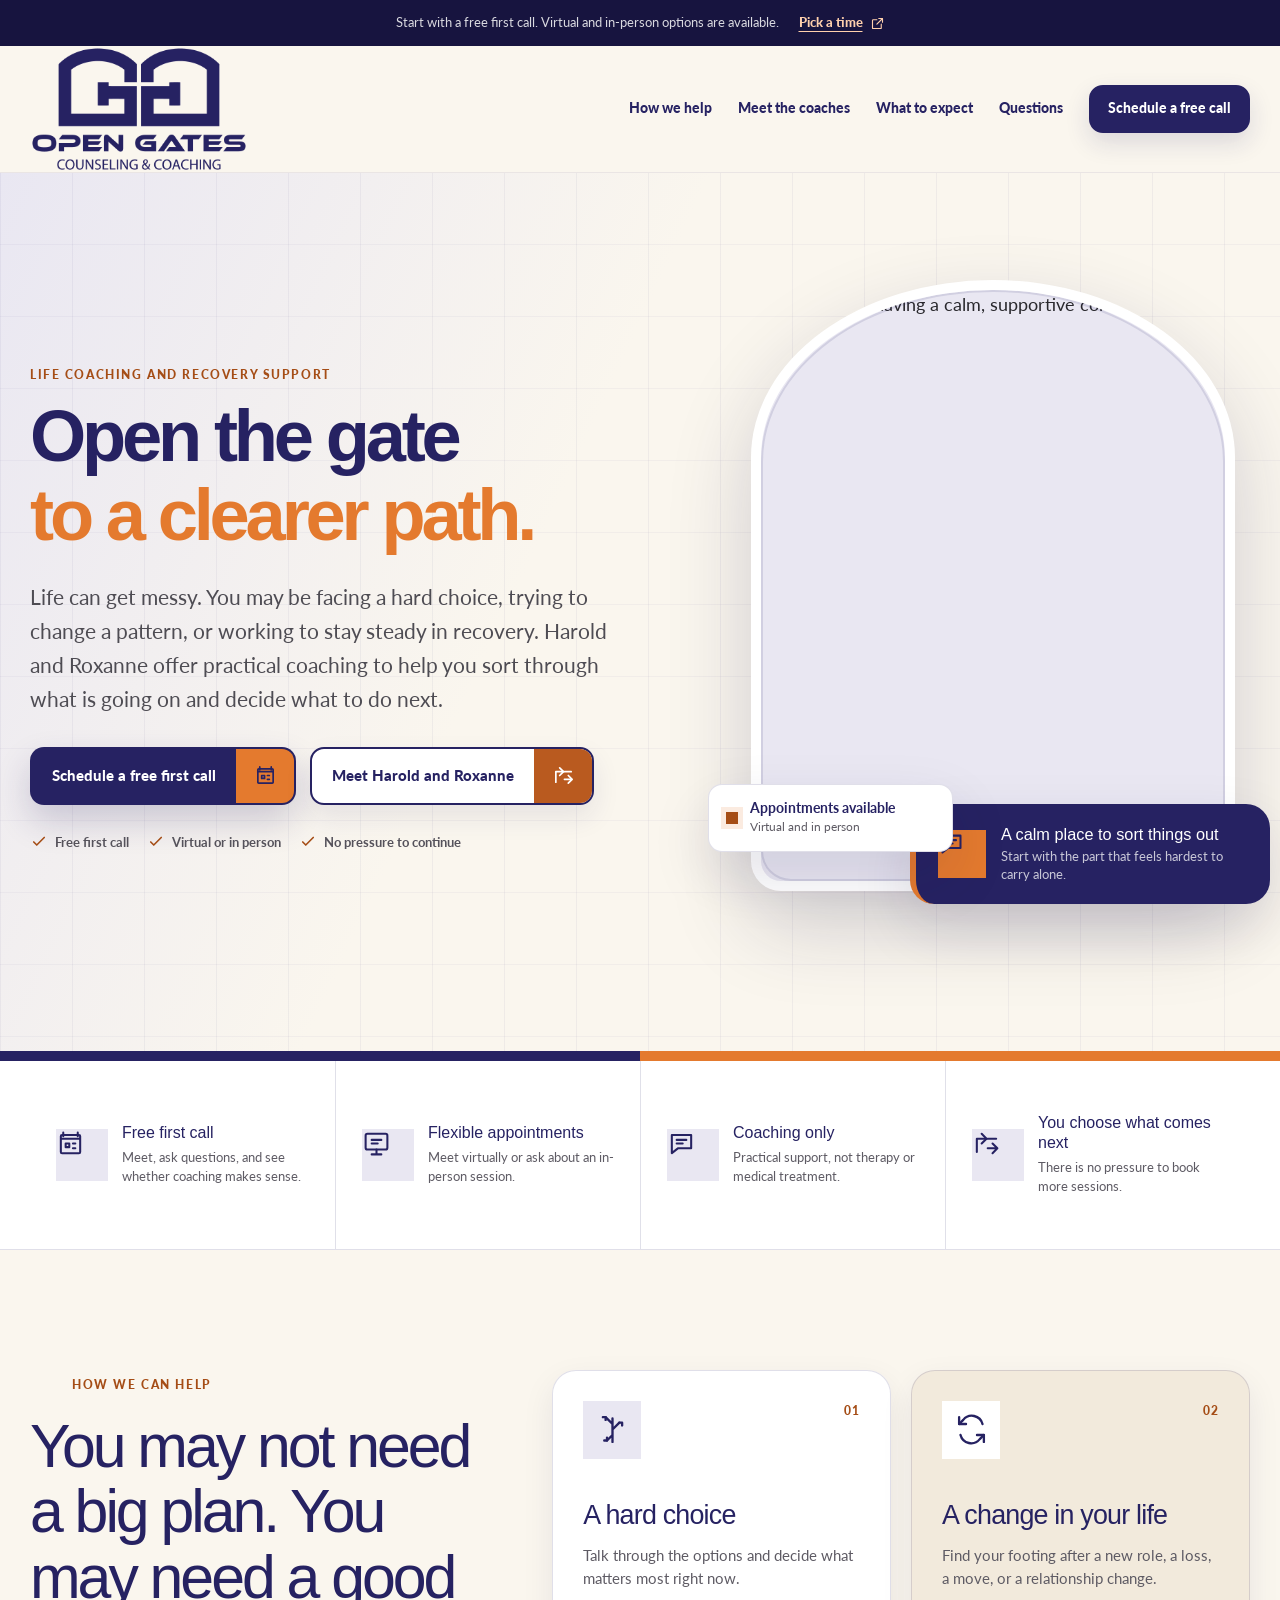
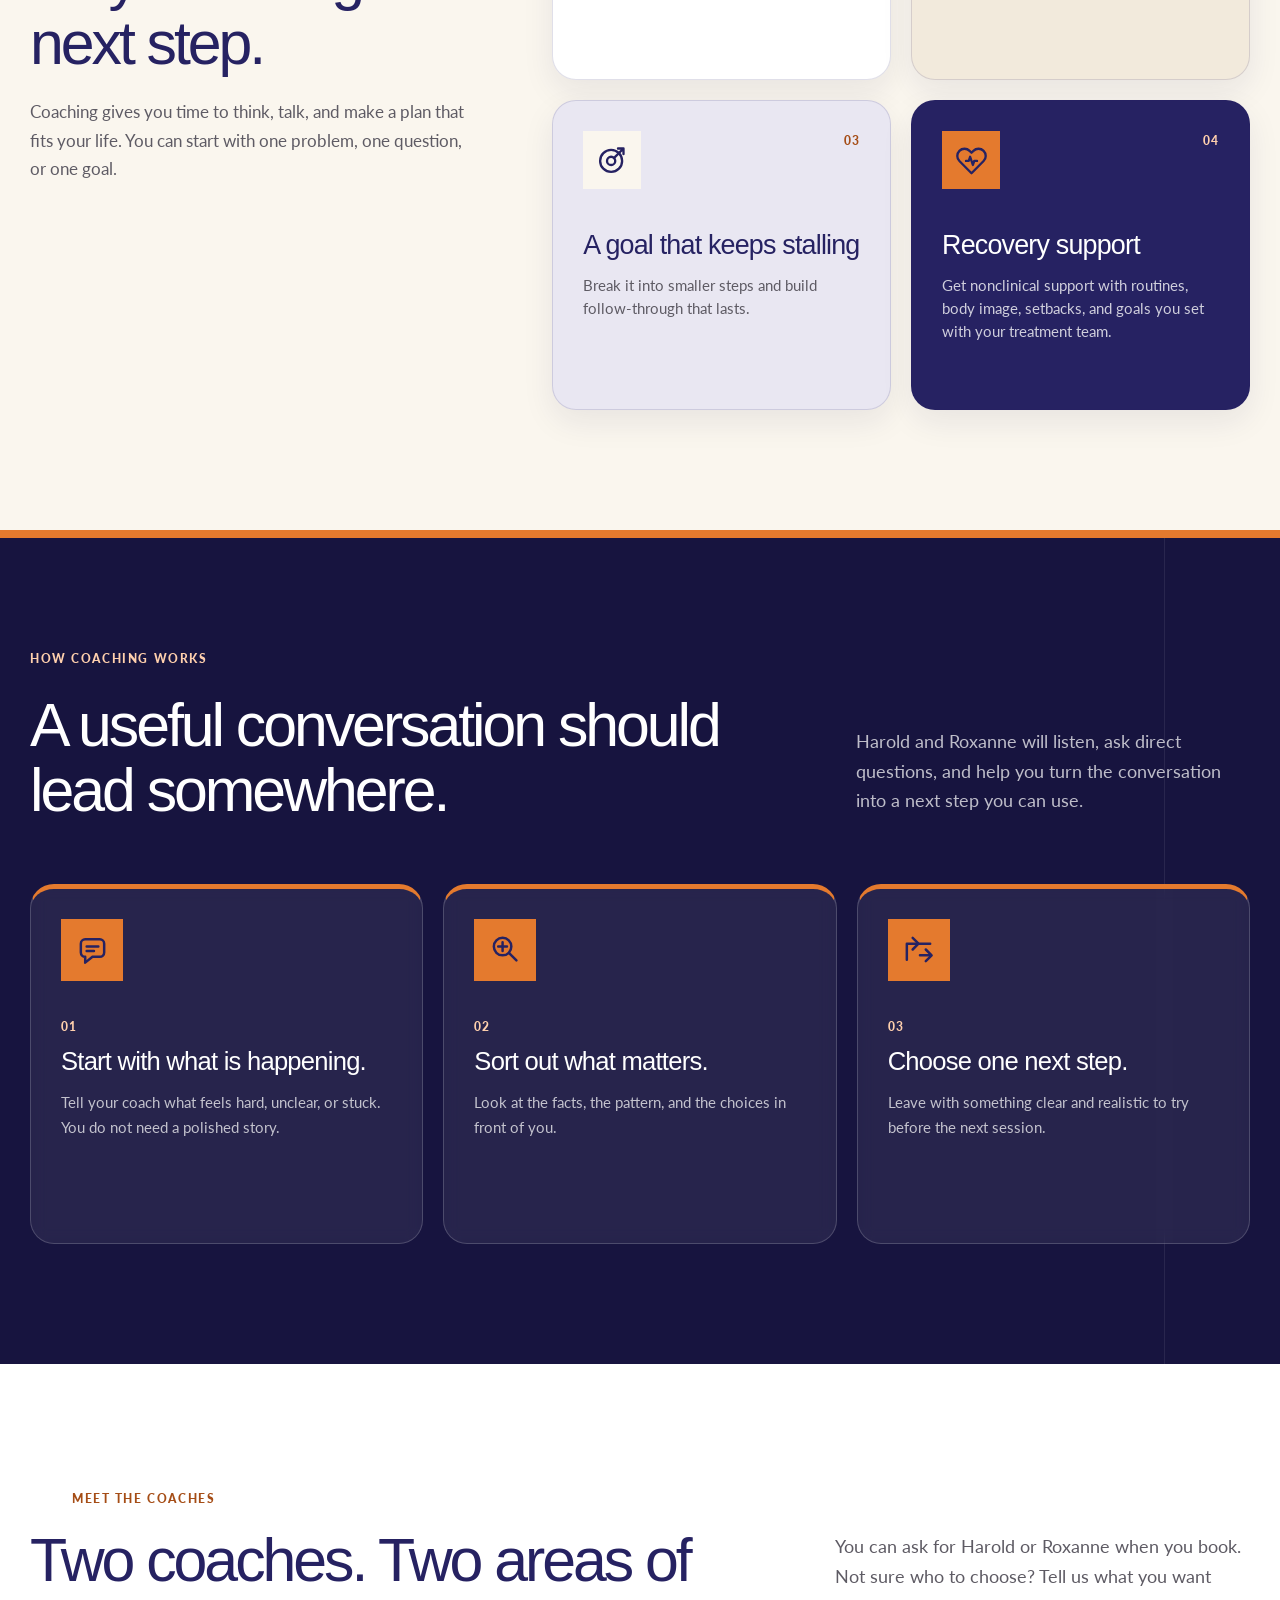
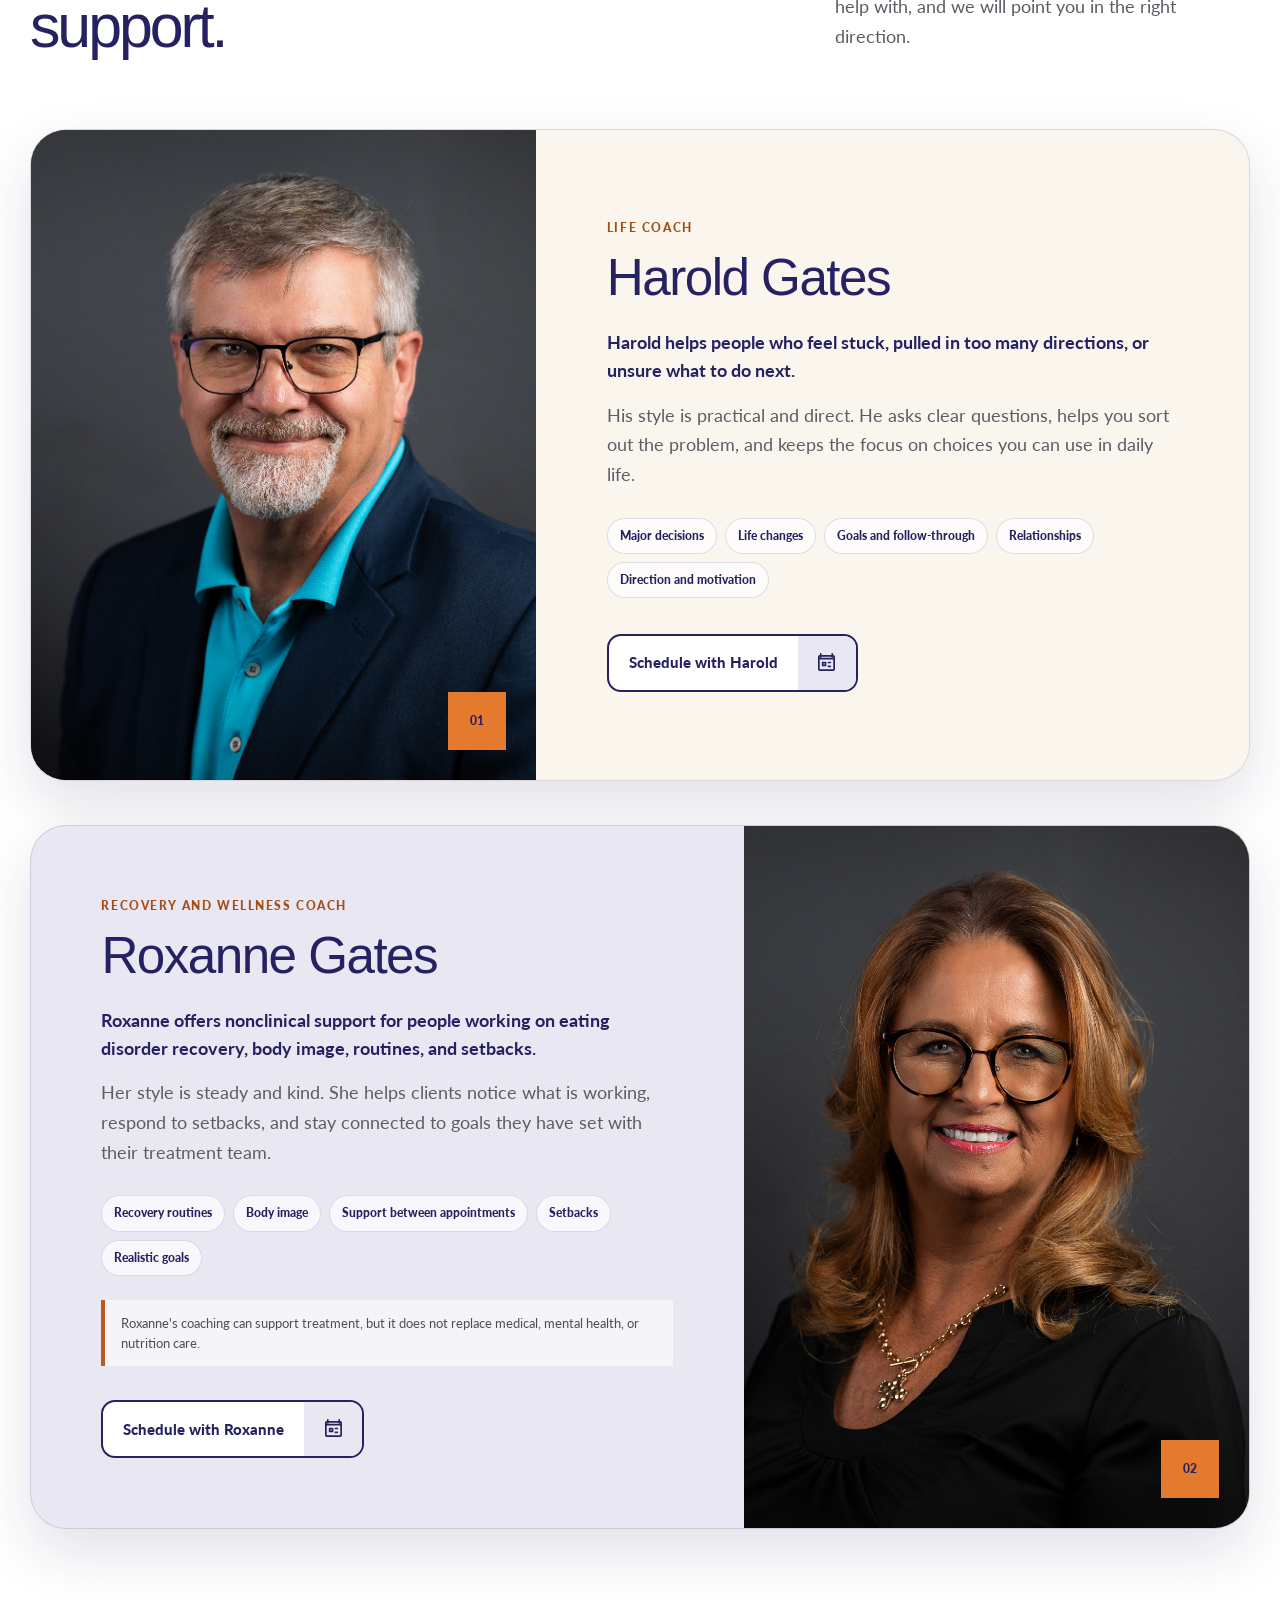
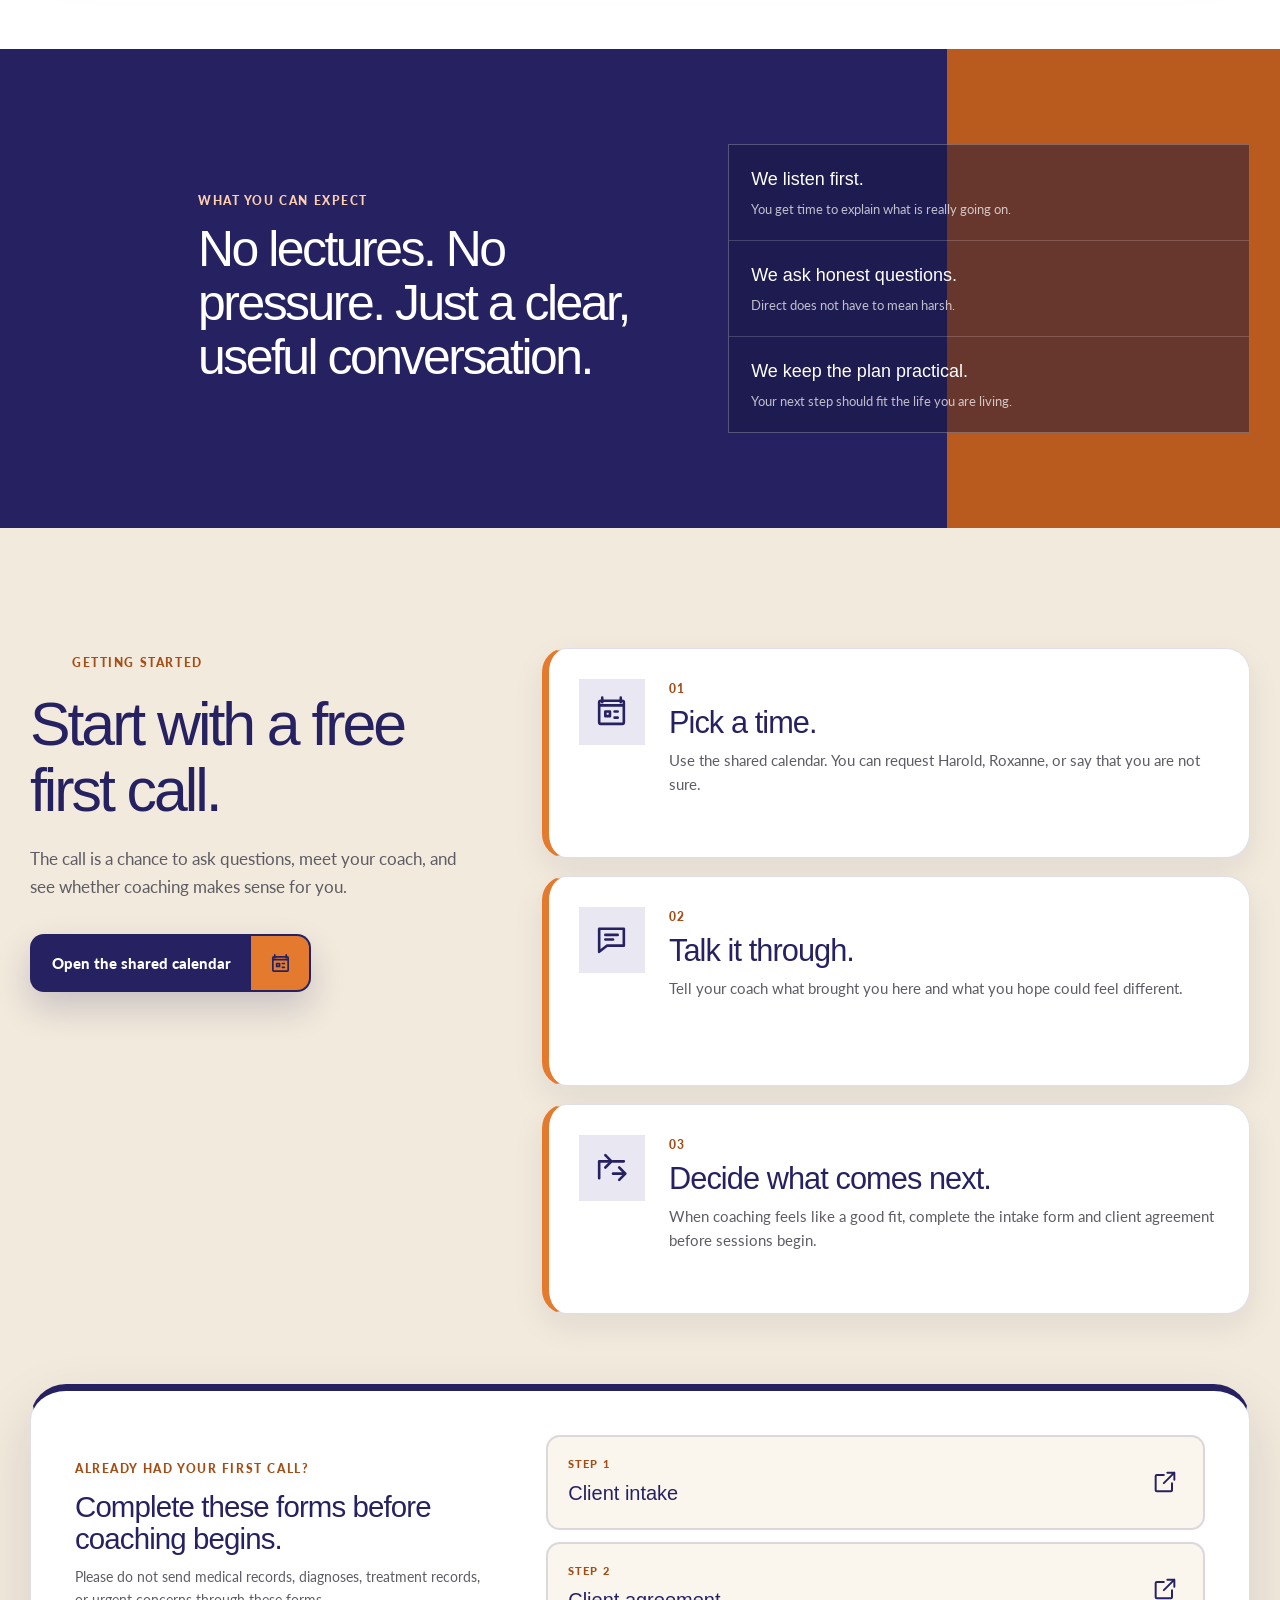
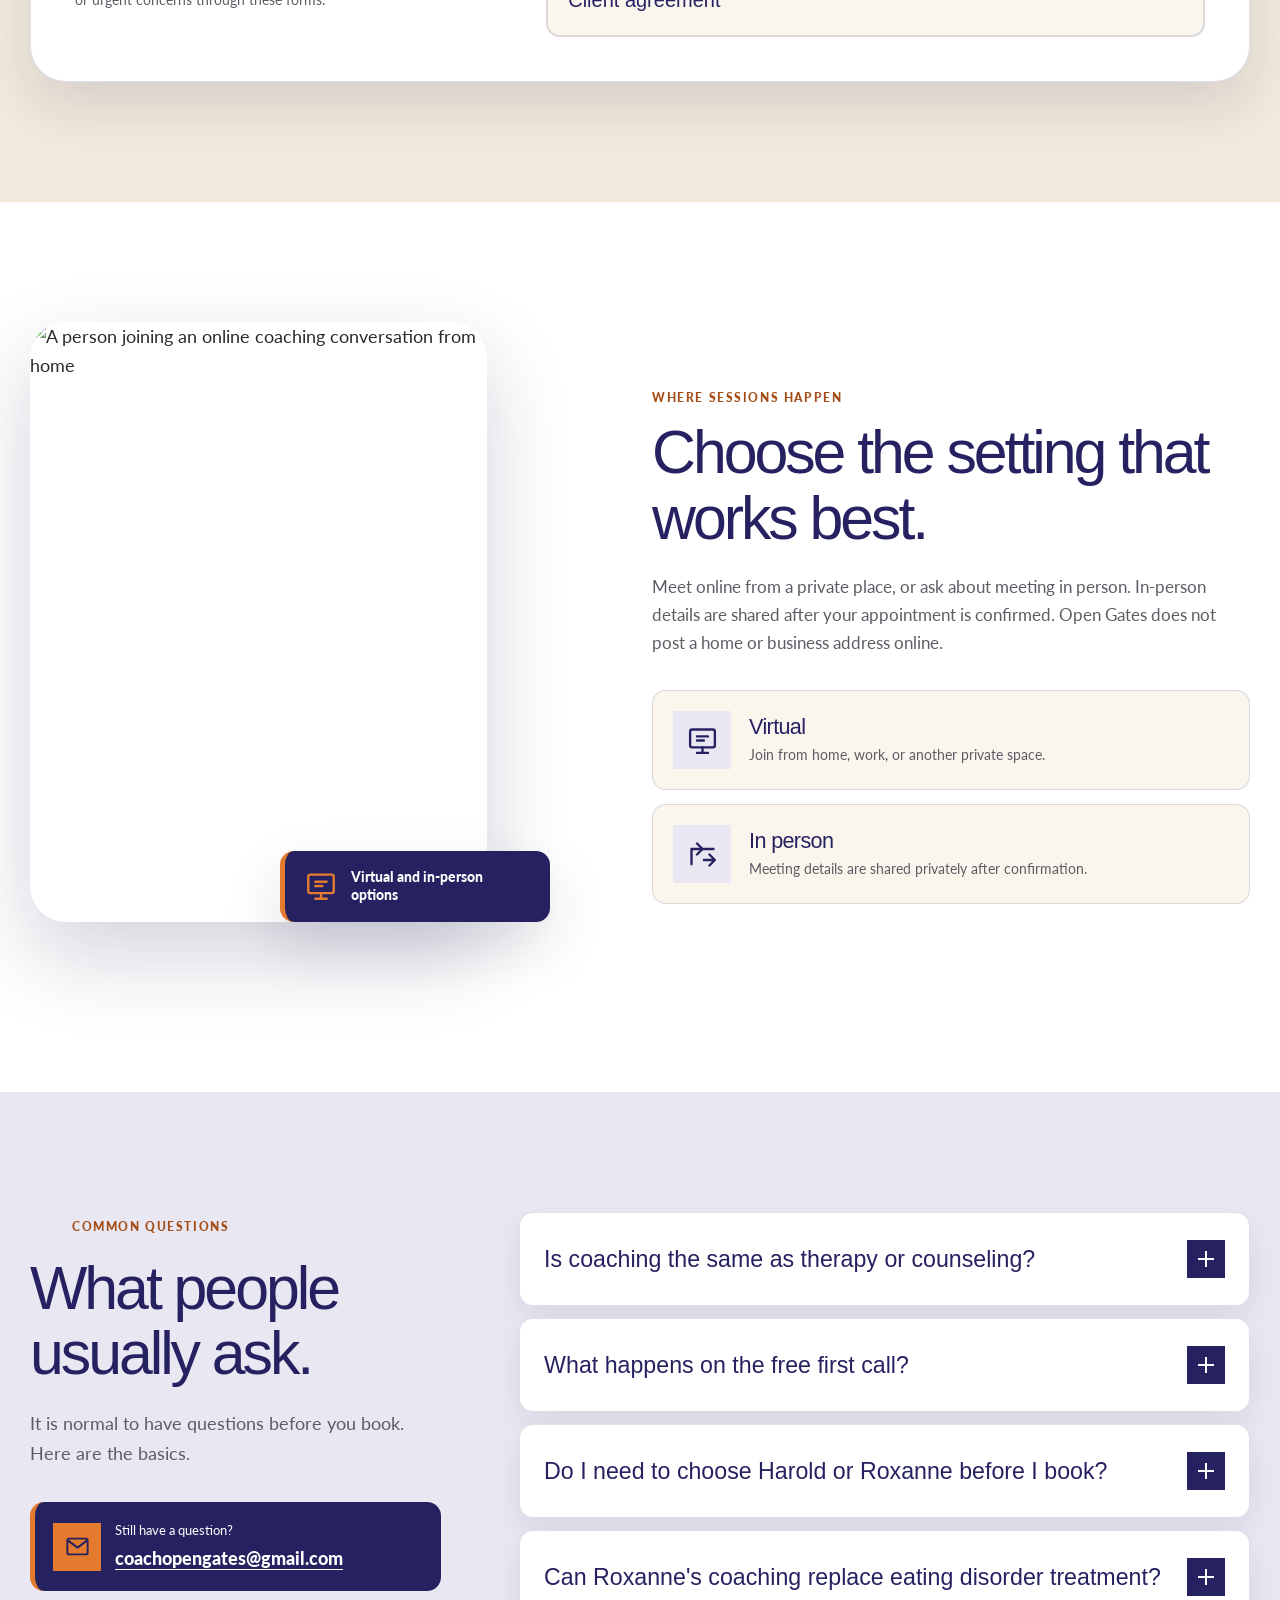
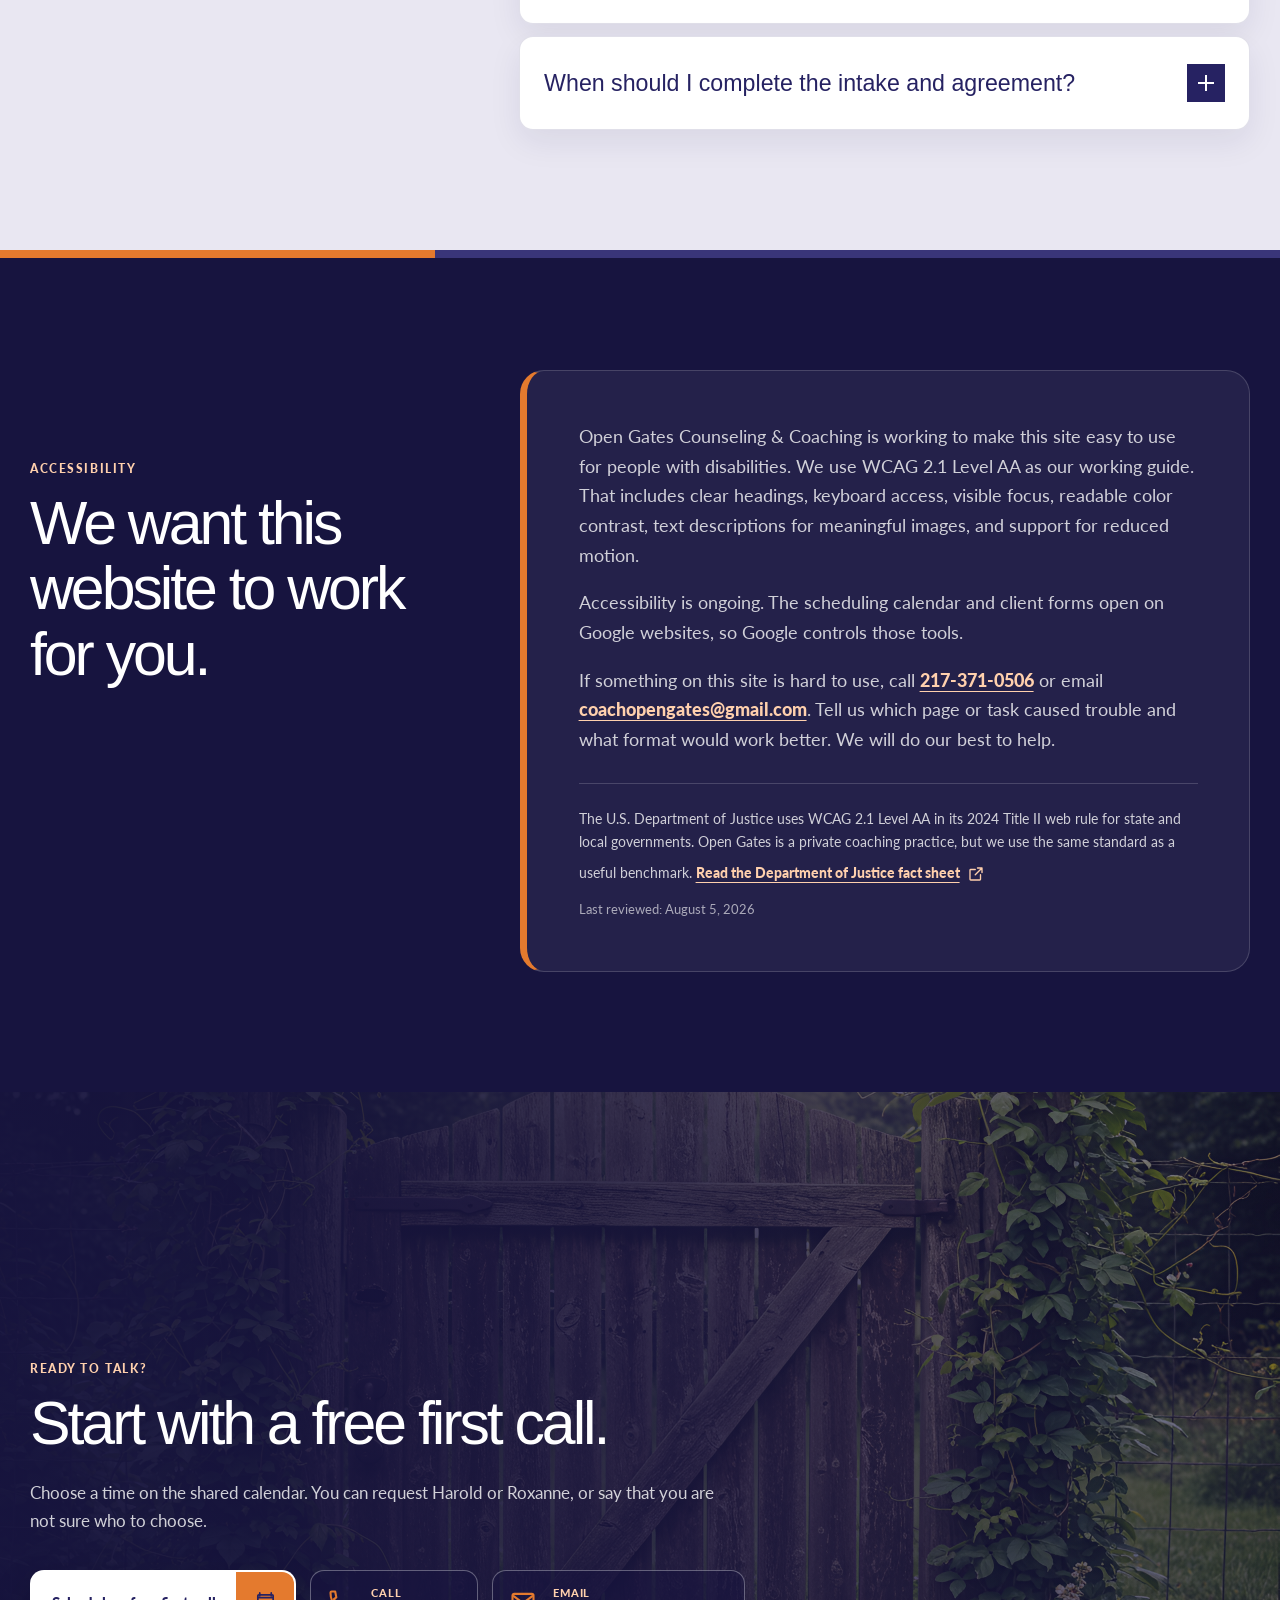
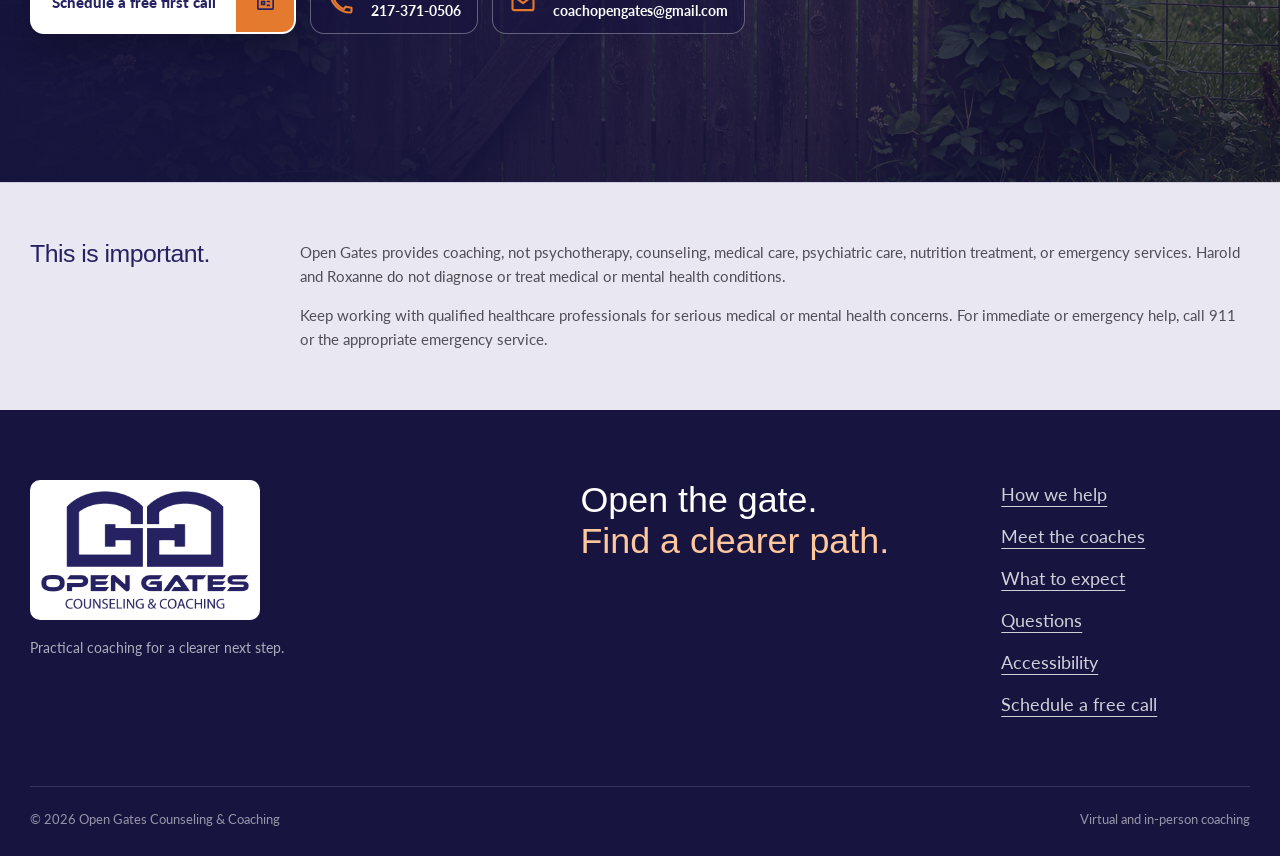
==== commit 89956e27: "Update" ====
--- a/index.html
+++ b/index.html
@@ -6,7 +6,7 @@
 
   <meta
     name="description"
-    content="Open Gates offers personal life coaching with Harold Gates and non-clinical eating disorder recovery and wellness coaching with Roxanne Gates. Complimentary consultations are available virtually and in person."
+    content="Open Gates offers life coaching with Harold Gates and nonclinical eating disorder recovery and wellness coaching with Roxanne Gates. Free first calls are available virtually and in person."
   >
 
   <title>Open Gates Counseling &amp; Coaching</title>
@@ -19,23 +19,103 @@
   >
 
   <meta name="theme-color" content="#262262">
-  <link rel="stylesheet" href="styles.css?v=20260805-1">
-  <script src="script.js?v=20260805-1" defer></script>
+  <script>document.documentElement.classList.add("js");</script>
+  <link rel="stylesheet" href="styles.css?v=20260805-2">
+  <script src="script.js?v=20260805-2" defer></script>
 </head>
 
 <body>
-  <a class="skip-link" href="#main-content">Skip to content</a>
+  <a class="skip-link" href="#main-content">Skip to main content</a>
+
+  <svg class="svg-sprite" aria-hidden="true" focusable="false">
+    <symbol id="icon-calendar" viewBox="0 0 24 24">
+      <path d="M6 3v3M18 3v3M4 8h16M5 5h14a1 1 0 0 1 1 1v13a1 1 0 0 1-1 1H5a1 1 0 0 1-1-1V6a1 1 0 0 1 1-1Z"></path>
+      <path d="M8 12h3v3H8zM14 12h2M14 16h2"></path>
+    </symbol>
+
+    <symbol id="icon-screen" viewBox="0 0 24 24">
+      <rect x="3" y="4" width="18" height="13" rx="1.5"></rect>
+      <path d="M8 21h8M12 17v4M8 9h8M8 12h5"></path>
+    </symbol>
+
+    <symbol id="icon-chat" viewBox="0 0 24 24">
+      <path d="M4 5h16v11H9l-5 4V5Z"></path>
+      <path d="M8 9h8M8 12h5"></path>
+    </symbol>
+
+    <symbol id="icon-choice" viewBox="0 0 24 24">
+      <path d="M4 19V8h8"></path>
+      <path d="m8 4 4 4-4 4M13 8h7M13 16h7M17 12l4 4-4 4"></path>
+    </symbol>
+
+    <symbol id="icon-crossroads" viewBox="0 0 24 24">
+      <path d="M12 21V4M12 8 7 3M12 12l5-5M12 16l-4 4"></path>
+      <path d="M5 3h2v2M17 7h2v2M6 20h2v-2"></path>
+    </symbol>
+
+    <symbol id="icon-change" viewBox="0 0 24 24">
+      <path d="M20 8a8 8 0 0 0-14-3L3 8"></path>
+      <path d="M3 3v5h5M4 16a8 8 0 0 0 14 3l3-3"></path>
+      <path d="M21 21v-5h-5"></path>
+    </symbol>
+
+    <symbol id="icon-target" viewBox="0 0 24 24">
+      <circle cx="11" cy="13" r="8"></circle>
+      <circle cx="11" cy="13" r="3"></circle>
+      <path d="m13 11 7-7M16 4h4v4"></path>
+    </symbol>
+
+    <symbol id="icon-heart" viewBox="0 0 24 24">
+      <path d="M20.8 5.7a5.2 5.2 0 0 0-7.4 0L12 7.1l-1.4-1.4a5.2 5.2 0 0 0-7.4 7.4L12 22l8.8-8.9a5.2 5.2 0 0 0 0-7.4Z"></path>
+      <path d="M8 13h2l1-3 2 6 1-3h2"></path>
+    </symbol>
+
+    <symbol id="icon-listen" viewBox="0 0 24 24">
+      <path d="M7 5h10a3 3 0 0 1 3 3v6a3 3 0 0 1-3 3h-5l-5 4v-4a3 3 0 0 1-3-3V8a3 3 0 0 1 3-3Z"></path>
+      <path d="M8 10h8M8 13h5"></path>
+    </symbol>
+
+    <symbol id="icon-sort" viewBox="0 0 24 24">
+      <circle cx="10" cy="10" r="6"></circle>
+      <path d="m14.5 14.5 5 5M7 10h6M10 7v6"></path>
+    </symbol>
+
+    <symbol id="icon-step" viewBox="0 0 24 24">
+      <path d="M4 19V8h8"></path>
+      <path d="m8 4 4 4-4 4M13 8h7M13 16h7"></path>
+      <path d="m17 12 4 4-4 4"></path>
+    </symbol>
+
+    <symbol id="icon-phone" viewBox="0 0 24 24">
+      <path d="M7 3H4a1 1 0 0 0-1 1c0 9.4 7.6 17 17 17a1 1 0 0 0 1-1v-3l-5-1-1.5 2a15 15 0 0 1-8.5-8.5L8 8 7 3Z"></path>
+    </symbol>
+
+    <symbol id="icon-mail" viewBox="0 0 24 24">
+      <rect x="3" y="5" width="18" height="14" rx="1.5"></rect>
+      <path d="m4 7 8 6 8-6"></path>
+    </symbol>
+
+    <symbol id="icon-external" viewBox="0 0 24 24">
+      <path d="M14 4h6v6M20 4 11 13"></path>
+      <path d="M18 13v6a1 1 0 0 1-1 1H5a1 1 0 0 1-1-1V7a1 1 0 0 1 1-1h6"></path>
+    </symbol>
+
+    <symbol id="icon-check" viewBox="0 0 24 24">
+      <path d="m5 12 4 4L19 6"></path>
+    </symbol>
+  </svg>
 
   <div class="announcement-bar">
     <div class="container announcement-inner">
-      <p>Your first conversation is complimentary.</p>
+      <p>Start with a free first call. Virtual and in-person options are available.</p>
       <a
         href="https://calendar.app.google/16QZK1eRtKJX5RTVA"
         target="_blank"
         rel="noopener noreferrer"
       >
-        Choose a time
-        <span aria-hidden="true">↗</span>
+        Pick a time
+        <svg aria-hidden="true"><use href="#icon-external"></use></svg>
+        <span class="visually-hidden">Opens in a new tab</span>
       </a>
     </div>
   </div>
@@ -57,37 +137,36 @@
         aria-expanded="false"
         aria-controls="main-navigation"
       >
-        <span>Menu</span>
+        <span class="menu-button-label">Menu</span>
         <span class="menu-button-lines" aria-hidden="true"></span>
       </button>
 
       <nav class="site-nav" id="main-navigation" aria-label="Main navigation">
-        <a href="#coaching">Coaching</a>
-        <a href="#coaches">Meet us</a>
+        <a href="#coaching">How we help</a>
+        <a href="#coaches">Meet the coaches</a>
         <a href="#process">What to expect</a>
         <a href="#questions">Questions</a>
-        <a class="nav-cta" href="#get-started">Book a conversation</a>
+        <a class="nav-cta" href="#get-started">Schedule a free call</a>
       </nav>
     </div>
   </header>
 
   <main id="main-content">
-    <section class="hero" id="home">
-      <div class="hero-grid-lines" aria-hidden="true"></div>
-
+    <section class="hero" id="home" aria-labelledby="hero-title">
       <div class="container hero-layout">
         <div class="hero-copy reveal">
-          <p class="eyebrow">Life and recovery coaching with Harold and Roxanne Gates</p>
-
-          <h1>
-            You can start before you have
-            <span>the right words.</span>
+          <p class="eyebrow">Life coaching and recovery support</p>
+
+          <h1 class="hero-title" id="hero-title">
+            <span class="hero-title-blue">Open the gate</span>
+            <span class="hero-title-orange">to a clearer path.</span>
           </h1>
 
           <p class="hero-text">
-            Maybe you are facing a decision, repeating a pattern, or trying to
-            stay steady in recovery. You do not have to make the story sound
-            neat. Bring the part you can name, and we will begin there.
+            Life can get messy. You may be facing a hard choice, trying to
+            change a pattern, or working to stay steady in recovery. Harold and
+            Roxanne offer practical coaching to help you sort through what is
+            going on and decide what to do next.
           </p>
 
           <div class="hero-actions">
@@ -97,39 +176,59 @@
               target="_blank"
               rel="noopener noreferrer"
             >
-              Choose a consultation time
-              <span aria-hidden="true">↗</span>
+              <span>Schedule a free first call</span>
+              <span class="button-icon" aria-hidden="true">
+                <svg><use href="#icon-calendar"></use></svg>
+              </span>
+              <span class="visually-hidden">Opens in a new tab</span>
             </a>
 
-            <a class="text-link" href="#coaching">
-              Find your coaching fit
-              <span aria-hidden="true">↓</span>
+            <a class="button secondary-button" href="#coaches">
+              <span>Meet Harold and Roxanne</span>
+              <span class="button-icon" aria-hidden="true">
+                <svg><use href="#icon-step"></use></svg>
+              </span>
             </a>
           </div>
 
-          <p class="hero-note">
-            No pitch. No pressure to continue. Just a chance to talk and see
-            whether the fit feels right.
-          </p>
+          <div class="hero-notes" aria-label="Appointment details">
+            <span>
+              <svg aria-hidden="true"><use href="#icon-check"></use></svg>
+              Free first call
+            </span>
+            <span>
+              <svg aria-hidden="true"><use href="#icon-check"></use></svg>
+              Virtual or in person
+            </span>
+            <span>
+              <svg aria-hidden="true"><use href="#icon-check"></use></svg>
+              No pressure to continue
+            </span>
+          </div>
         </div>
 
         <div class="hero-visual reveal">
-          <div class="hero-arch-accent" aria-hidden="true"></div>
-
-          <figure class="hero-arch">
+          <span class="gate-mark gate-mark-hero" aria-hidden="true"></span>
+
+          <figure class="hero-photo-frame">
             <img
               src="images/stock/supportive-coaching-conversation.jpg.jpeg"
-              alt="People having a thoughtful, supportive conversation"
+              alt="Two people having a calm, supportive conversation"
             >
           </figure>
 
-          <div class="hero-card hero-card-top">
-            <span class="hero-card-mark" aria-hidden="true">“</span>
-            <p>Come with the question. We will start there.</p>
-          </div>
-
-          <div class="hero-card hero-card-bottom">
-            <span class="status-dot" aria-hidden="true"></span>
+          <div class="hero-message-card">
+            <span class="hero-message-icon" aria-hidden="true">
+              <svg><use href="#icon-chat"></use></svg>
+            </span>
+            <div>
+              <strong>A calm place to sort things out</strong>
+              <span>Start with the part that feels hardest to carry alone.</span>
+            </div>
+          </div>
+
+          <div class="hero-availability-card">
+            <span class="availability-dot" aria-hidden="true"></span>
             <div>
               <strong>Appointments available</strong>
               <span>Virtual and in person</span>
@@ -139,302 +238,317 @@
       </div>
     </section>
 
-    <section class="trust-strip" aria-label="Open Gates appointment details">
+    <section class="trust-strip" aria-label="Open Gates at a glance">
       <div class="container trust-grid">
-        <div class="trust-item reveal">
-          <svg viewBox="0 0 24 24" aria-hidden="true">
-            <path d="M12 3v18M3 12h18"></path>
-          </svg>
-          <span>Complimentary first conversation</span>
-        </div>
-
-        <div class="trust-item reveal">
-          <svg viewBox="0 0 24 24" aria-hidden="true">
-            <path d="M4 5h16v12H4zM8 21h8M12 17v4"></path>
-          </svg>
-          <span>Virtual or in-person appointments</span>
-        </div>
-
-        <div class="trust-item reveal">
-          <svg viewBox="0 0 24 24" aria-hidden="true">
-            <path d="M5 12l4 4L19 6"></path>
-          </svg>
-          <span>Practical, non-clinical coaching</span>
-        </div>
-
-        <div class="trust-item reveal">
-          <svg viewBox="0 0 24 24" aria-hidden="true">
-            <path d="M5 19L19 5M8 5h11v11"></path>
-          </svg>
-          <span>You decide what comes next</span>
-        </div>
-      </div>
-    </section>
-
-    <section class="situation-section section" id="coaching">
-      <div class="container situation-layout">
-        <div class="section-heading situation-heading reveal">
-          <p class="section-label">You might be here because</p>
-          <h2>Something keeps asking for your attention.</h2>
-          <p>
-            It does not have to be a crisis to deserve a conversation. Sometimes
-            the reason to reach out is simply that you are tired of going in
-            circles by yourself.
-          </p>
-        </div>
-
-        <div class="situation-grid">
-          <article class="situation-card reveal">
-            <span class="card-number">01</span>
-            <h3>You are at a crossroads.</h3>
+        <article class="trust-item reveal">
+          <span class="trust-icon" aria-hidden="true">
+            <svg><use href="#icon-calendar"></use></svg>
+          </span>
+          <div>
+            <strong>Free first call</strong>
+            <span>Meet, ask questions, and see whether coaching makes sense.</span>
+          </div>
+        </article>
+
+        <article class="trust-item reveal">
+          <span class="trust-icon" aria-hidden="true">
+            <svg><use href="#icon-screen"></use></svg>
+          </span>
+          <div>
+            <strong>Flexible appointments</strong>
+            <span>Meet virtually or ask about an in-person session.</span>
+          </div>
+        </article>
+
+        <article class="trust-item reveal">
+          <span class="trust-icon" aria-hidden="true">
+            <svg><use href="#icon-chat"></use></svg>
+          </span>
+          <div>
+            <strong>Coaching only</strong>
+            <span>Practical support, not therapy or medical treatment.</span>
+          </div>
+        </article>
+
+        <article class="trust-item reveal">
+          <span class="trust-icon" aria-hidden="true">
+            <svg><use href="#icon-choice"></use></svg>
+          </span>
+          <div>
+            <strong>You choose what comes next</strong>
+            <span>There is no pressure to book more sessions.</span>
+          </div>
+        </article>
+      </div>
+    </section>
+
+    <section class="needs-section section" id="coaching" aria-labelledby="needs-title">
+      <div class="container needs-layout">
+        <div class="needs-heading reveal">
+          <div class="section-kicker">
+            <span class="gate-mark gate-mark-small" aria-hidden="true"></span>
+            <p class="section-label">How we can help</p>
+          </div>
+
+          <h2 id="needs-title">You may not need a big plan. You may need a good next step.</h2>
+          <p>
+            Coaching gives you time to think, talk, and make a plan that fits
+            your life. You can start with one problem, one question, or one goal.
+          </p>
+        </div>
+
+        <div class="needs-grid">
+          <article class="need-card reveal">
+            <span class="need-icon" aria-hidden="true">
+              <svg><use href="#icon-crossroads"></use></svg>
+            </span>
+            <p class="card-number">01</p>
+            <h3>A hard choice</h3>
+            <p>Talk through the options and decide what matters most right now.</p>
+          </article>
+
+          <article class="need-card need-card-warm reveal">
+            <span class="need-icon" aria-hidden="true">
+              <svg><use href="#icon-change"></use></svg>
+            </span>
+            <p class="card-number">02</p>
+            <h3>A change in your life</h3>
+            <p>Find your footing after a new role, a loss, a move, or a relationship change.</p>
+          </article>
+
+          <article class="need-card need-card-lavender reveal">
+            <span class="need-icon" aria-hidden="true">
+              <svg><use href="#icon-target"></use></svg>
+            </span>
+            <p class="card-number">03</p>
+            <h3>A goal that keeps stalling</h3>
+            <p>Break it into smaller steps and build follow-through that lasts.</p>
+          </article>
+
+          <article class="need-card need-card-blue reveal">
+            <span class="need-icon" aria-hidden="true">
+              <svg><use href="#icon-heart"></use></svg>
+            </span>
+            <p class="card-number">04</p>
+            <h3>Recovery support</h3>
             <p>
-              A relationship, role, decision, or season of life has changed, and
-              the old answer no longer fits.
+              Get nonclinical support with routines, body image, setbacks, and
+              goals you set with your treatment team.
             </p>
           </article>
-
-          <article class="situation-card situation-card-warm reveal">
-            <span class="card-number">02</span>
-            <h3>You know what you want, but keep getting stuck.</h3>
-            <p>
-              The goal is not the problem. Starting, following through, or
-              recovering after a setback is the hard part.
-            </p>
-          </article>
-
-          <article class="situation-card situation-card-blue reveal">
-            <span class="card-number">03</span>
-            <h3>Recovery needs support between appointments.</h3>
-            <p>
-              You want practical help with routines, body image, accountability,
-              or staying connected to the work you are already doing.
-            </p>
-          </article>
-
-          <article class="situation-card reveal">
-            <span class="card-number">04</span>
-            <h3>You need a private place to think out loud.</h3>
-            <p>
-              Not a lecture. Not a quick fix. A thoughtful conversation that
-              helps you hear what matters and decide what to do with it.
-            </p>
-          </article>
-        </div>
-      </div>
-    </section>
-
-    <section class="approach-section section">
-      <div class="approach-orbit approach-orbit-one" aria-hidden="true"></div>
-      <div class="approach-orbit approach-orbit-two" aria-hidden="true"></div>
-
-      <div class="container">
-        <div class="approach-intro reveal">
-          <p class="section-label light-label">What happens in coaching</p>
-          <h2>Good coaching is not advice dressed up as a conversation.</h2>
-          <p>
-            You bring the lived experience. Your coach listens, asks clear
-            questions, helps you look at the situation from another angle, and
-            works with you to turn insight into one useful action.
+        </div>
+      </div>
+    </section>
+
+    <section class="approach-section section" aria-labelledby="approach-title">
+      <span class="gate-mark gate-mark-approach" aria-hidden="true"></span>
+
+      <div class="container approach-layout">
+        <div class="approach-heading reveal">
+          <p class="section-label light-label">How coaching works</p>
+          <h2 id="approach-title">A useful conversation should lead somewhere.</h2>
+          <p>
+            Harold and Roxanne will listen, ask direct questions, and help you
+            turn the conversation into a next step you can use.
           </p>
         </div>
 
         <div class="approach-grid">
           <article class="approach-card reveal">
-            <div class="approach-icon" aria-hidden="true">
-              <svg viewBox="0 0 32 32">
-                <path d="M5 7h22v14H12l-7 6z"></path>
-                <path d="M10 12h12M10 16h8"></path>
-              </svg>
-            </div>
-            <span>01</span>
-            <h3>Name what is actually happening.</h3>
+            <span class="approach-icon" aria-hidden="true">
+              <svg><use href="#icon-listen"></use></svg>
+            </span>
+            <p class="approach-number">01</p>
+            <h3>Start with what is happening.</h3>
             <p>
-              You do not need a polished explanation. Start with what feels
-              confusing, heavy, frustrating, or unfinished.
+              Tell your coach what feels hard, unclear, or stuck. You do not
+              need a polished story.
             </p>
           </article>
 
-          <article class="approach-card approach-card-shift reveal">
-            <div class="approach-icon" aria-hidden="true">
-              <svg viewBox="0 0 32 32">
-                <circle cx="14" cy="14" r="8"></circle>
-                <path d="M20 20l7 7M10 14h8M14 10v8"></path>
-              </svg>
-            </div>
-            <span>02</span>
-            <h3>Look at the pattern from another angle.</h3>
+          <article class="approach-card reveal">
+            <span class="approach-icon" aria-hidden="true">
+              <svg><use href="#icon-sort"></use></svg>
+            </span>
+            <p class="approach-number">02</p>
+            <h3>Sort out what matters.</h3>
             <p>
-              Thoughtful questions can uncover assumptions, choices, and
-              possibilities that are hard to see when you are inside the problem.
+              Look at the facts, the pattern, and the choices in front of you.
             </p>
           </article>
 
           <article class="approach-card reveal">
-            <div class="approach-icon" aria-hidden="true">
-              <svg viewBox="0 0 32 32">
-                <path d="M6 26V9h13"></path>
-                <path d="M14 4h12v12M26 4L11 19"></path>
-              </svg>
-            </div>
-            <span>03</span>
-            <h3>Choose a next step that belongs to you.</h3>
+            <span class="approach-icon" aria-hidden="true">
+              <svg><use href="#icon-step"></use></svg>
+            </span>
+            <p class="approach-number">03</p>
+            <h3>Choose one next step.</h3>
             <p>
-              Leave with an action that fits your values, your capacity, and
-              the life you will return to after the session.
+              Leave with something clear and realistic to try before the next
+              session.
             </p>
           </article>
         </div>
       </div>
     </section>
 
-    <section class="coaches-section section" id="coaches">
+    <section class="coaches-section section" id="coaches" aria-labelledby="coaches-title">
       <div class="container">
         <div class="coaches-heading reveal">
           <div>
-            <p class="section-label">Meet Harold and Roxanne</p>
-            <h2>Two people, two kinds of support.</h2>
-          </div>
-          <p>
-            Choose the coach whose focus feels closest to the reason you are
-            reaching out. You can also use the shared calendar and tell us that
-            you are not sure yet.
-          </p>
-        </div>
-
-        <article class="coach-profile reveal">
-          <div class="coach-image-wrap">
-            <img
-              src="images/Harold-Gates-Coach.jpg"
-              alt="Harold Gates, life coach"
-              loading="lazy"
-            >
-            <span class="coach-index">01</span>
-          </div>
-
-          <div class="coach-profile-copy">
-            <p class="coach-role">Life coaching</p>
-            <h3>Harold Gates</h3>
-            <p class="coach-lead">
-              Harold is a practical listener. He helps people slow the problem
-              down, sort it into pieces, and decide what deserves attention first.
-            </p>
-            <p>
-              Sessions are straightforward and collaborative. Expect honest
-              questions, room to think, and a plan that makes sense outside the
-              coaching conversation.
-            </p>
-
-            <div class="fit-list">
-              <p>Harold may be a good fit for:</p>
-              <ul>
-                <li>Life changes and difficult decisions</li>
-                <li>Relationships and communication</li>
-                <li>Motivation, direction, and follow-through</li>
-                <li>Personal goals that keep getting postponed</li>
-              </ul>
-            </div>
-
-            <a
-              class="button secondary-button"
-              href="https://calendar.app.google/16QZK1eRtKJX5RTVA"
-              target="_blank"
-              rel="noopener noreferrer"
-            >
-              Ask to meet with Harold
-              <span aria-hidden="true">↗</span>
-            </a>
-          </div>
-        </article>
-
-        <article class="coach-profile coach-profile-reverse reveal">
-          <div class="coach-image-wrap">
-            <img
-              src="images/roxanne-gates-coach.jpg"
-              alt="Roxanne Gates, recovery and wellness coach"
-              loading="lazy"
-            >
-            <span class="coach-index">02</span>
-          </div>
-
-          <div class="coach-profile-copy">
-            <p class="coach-role">Eating disorder recovery and wellness coaching</p>
-            <h3>Roxanne Gates</h3>
-            <p class="coach-lead">
-              Roxanne offers steady, non-clinical support around recovery,
-              body image, routines, setbacks, and the everyday work of staying
-              connected to your goals.
-            </p>
-            <p>
-              Her approach leaves room for real life. The goal is not a perfect
-              week. It is noticing what helps, learning from what did not, and
-              choosing a next step with more compassion and less all-or-nothing
-              pressure.
-            </p>
-
-            <div class="fit-list">
-              <p>Roxanne may be a good fit for:</p>
-              <ul>
-                <li>Recovery routines and daily accountability</li>
-                <li>Body image and self-compassion</li>
-                <li>Working through setbacks without giving up</li>
-                <li>Building sustainable habits alongside treatment</li>
-              </ul>
-            </div>
-
-            <p class="coach-scope-note">
-              Coaching can complement appropriate medical, mental health, and
-              nutrition care. It does not replace treatment.
-            </p>
-
-            <a
-              class="button secondary-button"
-              href="https://calendar.app.google/16QZK1eRtKJX5RTVA"
-              target="_blank"
-              rel="noopener noreferrer"
-            >
-              Ask to meet with Roxanne
-              <span aria-hidden="true">↗</span>
-            </a>
-          </div>
-        </article>
-      </div>
-    </section>
-
-    <section class="belief-section">
-      <div class="belief-gate" aria-hidden="true"></div>
-      <div class="container belief-inner reveal">
-        <p class="section-label light-label">The Open Gates approach</p>
-        <blockquote>
-          Coaching should feel less like being told how to live and more like
-          finally having room to hear yourself think.
-        </blockquote>
-
-        <div class="belief-points">
-          <div>
-            <strong>Listen without rushing</strong>
-            <span>There is time to get to the part that actually matters.</span>
-          </div>
-          <div>
-            <strong>Challenge without judging</strong>
-            <span>Honest questions can be direct and still be respectful.</span>
-          </div>
-          <div>
-            <strong>Plan without pretending life is simple</strong>
-            <span>The next step should fit the week you are really living.</span>
-          </div>
-        </div>
-      </div>
-    </section>
-
-    <section class="process-section section" id="process">
+            <div class="section-kicker">
+              <span class="gate-mark gate-mark-small" aria-hidden="true"></span>
+              <p class="section-label">Meet the coaches</p>
+            </div>
+            <h2 id="coaches-title">Two coaches. Two areas of support.</h2>
+          </div>
+
+          <p>
+            You can ask for Harold or Roxanne when you book. Not sure who to
+            choose? Tell us what you want help with, and we will point you in the
+            right direction.
+          </p>
+        </div>
+
+        <div class="coach-list">
+          <article class="coach-profile reveal">
+            <div class="coach-photo-panel">
+              <span class="gate-mark gate-mark-photo" aria-hidden="true"></span>
+              <img
+                src="images/Harold-Gates-Coach.jpg"
+                alt="Harold Gates, life coach"
+                loading="lazy"
+              >
+              <span class="coach-index">01</span>
+            </div>
+
+            <div class="coach-copy">
+              <p class="coach-role">Life coach</p>
+              <h3>Harold Gates</h3>
+              <p class="coach-lead">
+                Harold helps people who feel stuck, pulled in too many
+                directions, or unsure what to do next.
+              </p>
+              <p>
+                His style is practical and direct. He asks clear questions,
+                helps you sort out the problem, and keeps the focus on choices
+                you can use in daily life.
+              </p>
+
+              <div class="coach-topics" aria-label="Life coaching topics">
+                <span>Major decisions</span>
+                <span>Life changes</span>
+                <span>Goals and follow-through</span>
+                <span>Relationships</span>
+                <span>Direction and motivation</span>
+              </div>
+
+              <a
+                class="button coach-button"
+                href="https://calendar.app.google/16QZK1eRtKJX5RTVA"
+                target="_blank"
+                rel="noopener noreferrer"
+              >
+                <span>Schedule with Harold</span>
+                <span class="button-icon" aria-hidden="true">
+                  <svg><use href="#icon-calendar"></use></svg>
+                </span>
+                <span class="visually-hidden">Opens in a new tab</span>
+              </a>
+            </div>
+          </article>
+
+          <article class="coach-profile coach-profile-reverse reveal">
+            <div class="coach-photo-panel coach-photo-panel-warm">
+              <span class="gate-mark gate-mark-photo" aria-hidden="true"></span>
+              <img
+                src="images/roxanne-gates-coach.jpg"
+                alt="Roxanne Gates, recovery and wellness coach"
+                loading="lazy"
+              >
+              <span class="coach-index">02</span>
+            </div>
+
+            <div class="coach-copy">
+              <p class="coach-role">Recovery and wellness coach</p>
+              <h3>Roxanne Gates</h3>
+              <p class="coach-lead">
+                Roxanne offers nonclinical support for people working on eating
+                disorder recovery, body image, routines, and setbacks.
+              </p>
+              <p>
+                Her style is steady and kind. She helps clients notice what is
+                working, respond to setbacks, and stay connected to goals they
+                have set with their treatment team.
+              </p>
+
+              <div class="coach-topics" aria-label="Recovery and wellness coaching topics">
+                <span>Recovery routines</span>
+                <span>Body image</span>
+                <span>Support between appointments</span>
+                <span>Setbacks</span>
+                <span>Realistic goals</span>
+              </div>
+
+              <p class="scope-note">
+                Roxanne's coaching can support treatment, but it does not
+                replace medical, mental health, or nutrition care.
+              </p>
+
+              <a
+                class="button coach-button"
+                href="https://calendar.app.google/16QZK1eRtKJX5RTVA"
+                target="_blank"
+                rel="noopener noreferrer"
+              >
+                <span>Schedule with Roxanne</span>
+                <span class="button-icon" aria-hidden="true">
+                  <svg><use href="#icon-calendar"></use></svg>
+                </span>
+                <span class="visually-hidden">Opens in a new tab</span>
+              </a>
+            </div>
+          </article>
+        </div>
+      </div>
+    </section>
+
+    <section class="plain-talk-section" aria-labelledby="plain-talk-title">
+      <div class="container plain-talk-inner reveal">
+        <span class="gate-mark gate-mark-plain" aria-hidden="true"></span>
+        <div>
+          <p class="section-label light-label">What you can expect</p>
+          <h2 id="plain-talk-title">No lectures. No pressure. Just a clear, useful conversation.</h2>
+        </div>
+
+        <div class="plain-talk-points">
+          <article>
+            <strong>We listen first.</strong>
+            <span>You get time to explain what is really going on.</span>
+          </article>
+          <article>
+            <strong>We ask honest questions.</strong>
+            <span>Direct does not have to mean harsh.</span>
+          </article>
+          <article>
+            <strong>We keep the plan practical.</strong>
+            <span>Your next step should fit the life you are living.</span>
+          </article>
+        </div>
+      </div>
+    </section>
+
+    <section class="process-section section" id="process" aria-labelledby="process-title">
       <div class="container process-layout">
         <div class="process-heading reveal">
-          <p class="section-label">A simple way to begin</p>
-          <h2>Start with one conversation.</h2>
-          <p>
-            Booking a consultation does not commit you to a package or a long-term
-            plan. It gives you a chance to meet, ask questions, and decide whether
-            coaching feels useful.
+          <div class="section-kicker">
+            <span class="gate-mark gate-mark-small" aria-hidden="true"></span>
+            <p class="section-label">Getting started</p>
+          </div>
+          <h2 id="process-title">Start with a free first call.</h2>
+          <p>
+            The call is a chance to ask questions, meet your coach, and see
+            whether coaching makes sense for you.
           </p>
 
           <a
@@ -443,41 +557,53 @@
             target="_blank"
             rel="noopener noreferrer"
           >
-            Open the shared calendar
-            <span aria-hidden="true">↗</span>
+            <span>Open the shared calendar</span>
+            <span class="button-icon" aria-hidden="true">
+              <svg><use href="#icon-calendar"></use></svg>
+            </span>
+            <span class="visually-hidden">Opens in a new tab</span>
           </a>
         </div>
 
         <ol class="process-list">
           <li class="process-item reveal">
-            <span class="process-number">01</span>
+            <span class="process-icon" aria-hidden="true">
+              <svg><use href="#icon-calendar"></use></svg>
+            </span>
             <div>
-              <h3>Choose a time.</h3>
+              <p class="process-number">01</p>
+              <h3>Pick a time.</h3>
               <p>
-                Use the shared calendar and note whether you would like to speak
-                with Harold, Roxanne, or need help deciding.
+                Use the shared calendar. You can request Harold, Roxanne, or say
+                that you are not sure.
               </p>
             </div>
           </li>
 
           <li class="process-item reveal">
-            <span class="process-number">02</span>
+            <span class="process-icon" aria-hidden="true">
+              <svg><use href="#icon-chat"></use></svg>
+            </span>
             <div>
-              <h3>Talk about what brought you here.</h3>
+              <p class="process-number">02</p>
+              <h3>Talk it through.</h3>
               <p>
-                The complimentary consultation is a chance to share what you hope
-                could feel different and get a sense of the coach's style.
+                Tell your coach what brought you here and what you hope could
+                feel different.
               </p>
             </div>
           </li>
 
           <li class="process-item reveal">
-            <span class="process-number">03</span>
+            <span class="process-icon" aria-hidden="true">
+              <svg><use href="#icon-choice"></use></svg>
+            </span>
             <div>
-              <h3>Decide what feels right.</h3>
+              <p class="process-number">03</p>
+              <h3>Decide what comes next.</h3>
               <p>
-                When you both agree that coaching is a good fit, complete the
-                intake form and client agreement before sessions begin.
+                When coaching feels like a good fit, complete the intake form
+                and client agreement before sessions begin.
               </p>
             </div>
           </li>
@@ -485,9 +611,13 @@
       </div>
 
       <div class="container forms-panel reveal">
-        <div>
-          <p class="forms-label">Already completed your consultation?</p>
-          <h3>Your next forms are here.</h3>
+        <div class="forms-copy">
+          <p class="forms-label">Already had your first call?</p>
+          <h3>Complete these forms before coaching begins.</h3>
+          <p>
+            Please do not send medical records, diagnoses, treatment records,
+            or urgent concerns through these forms.
+          </p>
         </div>
 
         <div class="forms-actions">
@@ -496,8 +626,12 @@
             target="_blank"
             rel="noopener noreferrer"
           >
-            <span>Client intake</span>
-            <span aria-hidden="true">↗</span>
+            <span>
+              <small>Step 1</small>
+              <strong>Client intake</strong>
+            </span>
+            <svg aria-hidden="true"><use href="#icon-external"></use></svg>
+            <span class="visually-hidden">Opens in a new tab</span>
           </a>
 
           <a
@@ -505,70 +639,87 @@
             target="_blank"
             rel="noopener noreferrer"
           >
-            <span>Client agreement</span>
-            <span aria-hidden="true">↗</span>
+            <span>
+              <small>Step 2</small>
+              <strong>Client agreement</strong>
+            </span>
+            <svg aria-hidden="true"><use href="#icon-external"></use></svg>
+            <span class="visually-hidden">Opens in a new tab</span>
           </a>
         </div>
       </div>
     </section>
 
-    <section class="meeting-section section">
+    <section class="meeting-section section" aria-labelledby="meeting-title">
       <div class="container meeting-layout">
-        <div class="meeting-image-wrap reveal">
+        <div class="meeting-photo-wrap reveal">
+          <span class="gate-mark gate-mark-meeting" aria-hidden="true"></span>
           <img
             src="images/stock/virtual-coaching-session.jpg.jpeg"
-            alt="A person joining a virtual conversation from home"
+            alt="A person joining an online coaching conversation from home"
             loading="lazy"
           >
-          <div class="meeting-image-note">
-            <strong>Meet in a way that works for you.</strong>
-            <span>Virtual and in-person options are available.</span>
+
+          <div class="meeting-photo-note">
+            <svg aria-hidden="true"><use href="#icon-screen"></use></svg>
+            <span>Virtual and in-person options</span>
           </div>
         </div>
 
         <div class="meeting-copy reveal">
           <p class="section-label">Where sessions happen</p>
-          <h2>Coaching can fit into real life.</h2>
-          <p>
-            Join virtually from a private place that feels comfortable, or ask
-            about meeting in person. In-person details are shared after the
-            appointment is confirmed because Open Gates does not publish a home
-            or business address.
+          <h2 id="meeting-title">Choose the setting that works best.</h2>
+          <p>
+            Meet online from a private place, or ask about meeting in person.
+            In-person details are shared after your appointment is confirmed.
+            Open Gates does not post a home or business address online.
           </p>
 
           <div class="meeting-options">
             <article>
-              <span aria-hidden="true">01</span>
-              <h3>Virtual</h3>
-              <p>Meet online from home, work, or another private space.</p>
+              <span class="meeting-option-icon" aria-hidden="true">
+                <svg><use href="#icon-screen"></use></svg>
+              </span>
+              <div>
+                <h3>Virtual</h3>
+                <p>Join from home, work, or another private space.</p>
+              </div>
             </article>
 
             <article>
-              <span aria-hidden="true">02</span>
-              <h3>In person</h3>
-              <p>Receive the meeting details privately after confirmation.</p>
+              <span class="meeting-option-icon" aria-hidden="true">
+                <svg><use href="#icon-choice"></use></svg>
+              </span>
+              <div>
+                <h3>In person</h3>
+                <p>Meeting details are shared privately after confirmation.</p>
+              </div>
             </article>
           </div>
         </div>
       </div>
     </section>
 
-    <section class="faq-section section" id="questions">
+    <section class="faq-section section" id="questions" aria-labelledby="faq-title">
       <div class="container faq-layout">
         <div class="faq-heading reveal">
-          <p class="section-label">Before you book</p>
-          <h2>A few honest answers.</h2>
-          <p>
-            It is normal to have questions before talking with a coach. These are
-            the ones people are most likely to ask first.
+          <div class="section-kicker">
+            <span class="gate-mark gate-mark-small" aria-hidden="true"></span>
+            <p class="section-label">Common questions</p>
+          </div>
+          <h2 id="faq-title">What people usually ask.</h2>
+          <p>
+            It is normal to have questions before you book. Here are the basics.
           </p>
 
           <div class="faq-contact-card">
-            <p>Still unsure where to start?</p>
-            <a href="mailto:coachopengates@gmail.com">
-              Email coachopengates@gmail.com
-              <span aria-hidden="true">→</span>
-            </a>
+            <span class="faq-contact-icon" aria-hidden="true">
+              <svg><use href="#icon-mail"></use></svg>
+            </span>
+            <div>
+              <p>Still have a question?</p>
+              <a href="mailto:coachopengates@gmail.com">coachopengates@gmail.com</a>
+            </div>
           </div>
         </div>
 
@@ -594,10 +745,9 @@
               hidden
             >
               <p>
-                No. Open Gates provides coaching only. Coaching can support
-                reflection, goals, routines, accountability, and personal action,
-                but it does not diagnose or treat medical or mental health
-                conditions.
+                No. Open Gates provides coaching only. Coaching can help with
+                goals, routines, accountability, decisions, and personal action.
+                It does not diagnose or treat medical or mental health conditions.
               </p>
             </div>
           </article>
@@ -611,7 +761,7 @@
                 aria-controls="faq-panel-2"
                 id="faq-trigger-2"
               >
-                <span>What happens during the complimentary consultation?</span>
+                <span>What happens on the free first call?</span>
                 <span class="accordion-icon" aria-hidden="true"></span>
               </button>
             </h3>
@@ -623,9 +773,9 @@
               hidden
             >
               <p>
-                You can explain what led you to reach out, ask questions about the
-                coach's approach, and talk about what you would like help working
-                through. Then you decide whether you would like another session.
+                You can explain what led you to reach out, ask questions, and
+                get a feel for the coach's style. Then you decide whether you
+                want to schedule another session.
               </p>
             </div>
           </article>
@@ -651,9 +801,9 @@
               hidden
             >
               <p>
-                No. The calendar is shared. You can request a specific coach or
-                say that you are not sure. A brief note about what you hope to
-                work on will help point you in the right direction.
+                No. The calendar is shared. You can request a coach or say that
+                you are not sure. A short note about what you want help with is
+                enough.
               </p>
             </div>
           </article>
@@ -679,9 +829,9 @@
               hidden
             >
               <p>
-                No. Roxanne's coaching is non-clinical and is not medical,
-                psychiatric, nutrition, or mental health treatment. It may be used
-                alongside care from qualified professionals when appropriate.
+                No. Roxanne provides nonclinical coaching. Her work does not
+                replace medical, mental health, psychiatric, or nutrition care.
+                Coaching may be used alongside a qualified treatment team.
               </p>
             </div>
           </article>
@@ -707,27 +857,80 @@
               hidden
             >
               <p>
-                Complete those forms after the consultation, once you and your
-                coach have decided to move forward. Please do not submit medical
-                records, diagnoses, treatment records, or urgent concerns through
-                the calendar or forms.
-              </p>
-            </div>
-          </article>
-        </div>
-      </div>
-    </section>
-
-    <section class="get-started-section" id="get-started">
+                Complete them after the first call, once you and your coach
+                decide to move forward. Do not use the forms for medical records
+                or urgent concerns.
+              </p>
+            </div>
+          </article>
+        </div>
+      </div>
+    </section>
+
+    <section class="accessibility-section section" id="accessibility" aria-labelledby="accessibility-title">
+      <div class="container accessibility-layout">
+        <div class="accessibility-heading reveal">
+          <span class="gate-mark gate-mark-accessibility" aria-hidden="true"></span>
+          <p class="section-label light-label">Accessibility</p>
+          <h2 id="accessibility-title">We want this website to work for you.</h2>
+        </div>
+
+        <div class="accessibility-copy reveal">
+          <p>
+            Open Gates Counseling &amp; Coaching is working to make this site easy
+            to use for people with disabilities. We use WCAG 2.1 Level AA as our
+            working guide. That includes clear headings, keyboard access,
+            visible focus, readable color contrast, text descriptions for
+            meaningful images, and support for reduced motion.
+          </p>
+
+          <p>
+            Accessibility is ongoing. The scheduling calendar and client forms
+            open on Google websites, so Google controls those tools.
+          </p>
+
+          <p>
+            If something on this site is hard to use, call
+            <a href="tel:+12173710506">217-371-0506</a> or email
+            <a href="mailto:coachopengates@gmail.com">coachopengates@gmail.com</a>.
+            Tell us which page or task caused trouble and what format would work
+            better. We will do our best to help.
+          </p>
+
+          <p class="accessibility-source">
+            The U.S. Department of Justice uses WCAG 2.1 Level AA in its 2024
+            Title II web rule for state and local governments. Open Gates is a
+            private coaching practice, but we use the same standard as a useful
+            benchmark.
+            <a
+              href="https://www.ada.gov/resources/2024-03-08-web-rule/"
+              target="_blank"
+              rel="noopener noreferrer"
+            >
+              Read the Department of Justice fact sheet
+              <svg aria-hidden="true"><use href="#icon-external"></use></svg>
+              <span class="visually-hidden">Opens in a new tab</span>
+            </a>
+          </p>
+
+          <p class="accessibility-review">
+            Last reviewed: <time datetime="2026-08-05">August 5, 2026</time>
+          </p>
+        </div>
+      </div>
+    </section>
+
+    <section class="get-started-section" id="get-started" aria-labelledby="get-started-title">
       <div class="get-started-image" aria-hidden="true"></div>
       <div class="get-started-overlay" aria-hidden="true"></div>
 
       <div class="container get-started-inner reveal">
-        <p class="section-label light-label">Ready when you are</p>
-        <h2>You do not need a better explanation. You just need a place to start.</h2>
+        <span class="gate-mark gate-mark-cta" aria-hidden="true"></span>
+        <p class="section-label light-label">Ready to talk?</p>
+        <h2 id="get-started-title">Start with a free first call.</h2>
         <p>
-          Choose a time on the shared calendar, or reach out by phone or email if
-          you would rather ask a question first.
+          Choose a time on the shared calendar. You can request Harold or
+          Roxanne, or say that you are not sure who to choose.
         </p>
 
         <div class="get-started-actions">
@@ -737,26 +940,35 @@
             target="_blank"
             rel="noopener noreferrer"
           >
-            Book a complimentary consultation
-            <span aria-hidden="true">↗</span>
+            <span>Schedule a free first call</span>
+            <span class="button-icon" aria-hidden="true">
+              <svg><use href="#icon-calendar"></use></svg>
+            </span>
+            <span class="visually-hidden">Opens in a new tab</span>
           </a>
 
-          <a class="get-started-contact" href="tel:+12173710506">
-            <span>Call</span>
-            <strong>217-371-0506</strong>
+          <a class="contact-link" href="tel:+12173710506">
+            <svg aria-hidden="true"><use href="#icon-phone"></use></svg>
+            <span>
+              <small>Call</small>
+              <strong>217-371-0506</strong>
+            </span>
           </a>
 
-          <a class="get-started-contact" href="mailto:coachopengates@gmail.com">
-            <span>Email</span>
-            <strong>coachopengates@gmail.com</strong>
+          <a class="contact-link" href="mailto:coachopengates@gmail.com">
+            <svg aria-hidden="true"><use href="#icon-mail"></use></svg>
+            <span>
+              <small>Email</small>
+              <strong>coachopengates@gmail.com</strong>
+            </span>
           </a>
         </div>
       </div>
     </section>
 
-    <section class="disclaimer">
+    <section class="disclaimer" aria-labelledby="disclaimer-title">
       <div class="container disclaimer-inner">
-        <h2>This is important.</h2>
+        <h2 id="disclaimer-title">This is important.</h2>
         <div>
           <p>
             Open Gates provides coaching, not psychotherapy, counseling,
@@ -765,7 +977,7 @@
             mental health conditions.
           </p>
           <p>
-            Continue working with qualified healthcare professionals for serious
+            Keep working with qualified healthcare professionals for serious
             medical or mental health concerns. For immediate or emergency help,
             call 911 or the appropriate emergency service.
           </p>
@@ -781,20 +993,22 @@
           src="images/open-gates-logo.png"
           alt="Open Gates Counseling and Coaching"
         >
-        <p>Coaching that begins with an honest conversation.</p>
+        <p>Practical coaching for a clearer next step.</p>
       </div>
 
       <div class="footer-statement">
-        <p>Bring the question.</p>
-        <p>Find the next step.</p>
+        <span class="gate-mark gate-mark-footer" aria-hidden="true"></span>
+        <p>Open the gate.</p>
+        <p>Find a clearer path.</p>
       </div>
 
       <nav class="footer-links" aria-label="Footer navigation">
-        <a href="#coaching">Coaching</a>
-        <a href="#coaches">Meet Harold and Roxanne</a>
+        <a href="#coaching">How we help</a>
+        <a href="#coaches">Meet the coaches</a>
         <a href="#process">What to expect</a>
         <a href="#questions">Questions</a>
-        <a href="#get-started">Book a conversation</a>
+        <a href="#accessibility">Accessibility</a>
+        <a href="#get-started">Schedule a free call</a>
       </nav>
     </div>
 
@@ -807,4 +1021,4 @@
     </div>
   </footer>
 </body>
-</html>+</html>
--- a/styles.css
+++ b/styles.css
@@ -1,18 +1,20 @@
 /*
   Open Gates Counseling & Coaching
-  Refined editorial redesign, August 2026
-
-  FONT NOTE:
-  Macha Medium is the intended heading font. Add a licensed webfont file at
-  fonts/Macha-Medium.woff2 or fonts/Macha-Medium.otf, or load Macha through an
-  Adobe Fonts Web Project. The site falls back cleanly when the file is absent.
+  Full website refresh, August 2026
+
+  HEADING FONT
+  Macha Medium is the intended heading font. Add a licensed webfont file at:
+    fonts/Macha-Medium.woff2
+  or:
+    fonts/Macha-Medium.otf
+
+  Do not add unlicensed font files to the public repository. Until Macha is
+  installed, the site uses a clean system fallback.
 */
 
 @font-face {
   font-family: "Macha";
   src:
-    local("Macha Medium"),
-    local("Macha-Medium"),
     url("fonts/Macha-Medium.woff2") format("woff2"),
     url("fonts/Macha-Medium.otf") format("opentype");
   font-style: normal;
@@ -23,25 +25,29 @@
 :root {
   --blue: #262262;
   --blue-deep: #17143f;
-  --blue-soft: #3a3578;
+  --blue-mid: #393579;
   --orange: #e47a2e;
   --orange-dark: #b95a1f;
-  --cream: #fbf7f0;
-  --cream-deep: #f2e9dc;
-  --lavender: #eceaf5;
-  --lavender-deep: #dedbef;
+  --orange-ink: #a54d16;
+  --cream: #faf6ee;
+  --cream-deep: #f2eadc;
+  --lavender: #e9e7f2;
+  --lavender-deep: #dcd8eb;
+  --sand: #d8c8b3;
   --white: #ffffff;
-  --ink: #29282d;
-  --muted: #66636b;
-  --line: rgba(38, 34, 98, 0.13);
-  --heading-font: "Macha", "Macha Medium", "Avenir Next", "Century Gothic", Arial, sans-serif;
+  --charcoal: #29282d;
+  --muted: #5e5b64;
+  --line: rgba(38, 34, 98, 0.14);
+  --line-light: rgba(255, 255, 255, 0.2);
+  --heading-font: "Macha", "Avenir Next", "Century Gothic", "Trebuchet MS", Arial, sans-serif;
   --body-font: "Lato", Arial, sans-serif;
-  --container: 1210px;
-  --radius-sm: 16px;
-  --radius-md: 26px;
-  --radius-lg: 38px;
-  --shadow-soft: 0 18px 50px rgba(31, 27, 77, 0.08);
-  --shadow: 0 30px 80px rgba(31, 27, 77, 0.15);
+  --container: 1220px;
+  --radius-small: 14px;
+  --radius-medium: 24px;
+  --radius-large: 36px;
+  --shadow-small: 0 12px 32px rgba(28, 24, 73, 0.08);
+  --shadow-medium: 0 24px 58px rgba(28, 24, 73, 0.13);
+  --shadow-large: 0 34px 84px rgba(28, 24, 73, 0.19);
 }
 
 *,
@@ -52,17 +58,17 @@
 
 html {
   scroll-behavior: smooth;
-  scroll-padding-top: 112px;
+  scroll-padding-top: 118px;
 }
 
 body {
   margin: 0;
   overflow-x: hidden;
-  color: var(--ink);
+  color: var(--charcoal);
   background: var(--cream);
   font-family: var(--body-font);
   font-size: 18px;
-  line-height: 1.7;
+  line-height: 1.65;
   text-rendering: optimizeLegibility;
   -webkit-font-smoothing: antialiased;
 }
@@ -86,43 +92,36 @@
   color: inherit;
 }
 
+p {
+  margin-top: 0;
+}
+
 h1,
 h2,
-h3,
-blockquote {
+h3 {
   margin-top: 0;
   color: var(--blue);
   font-family: var(--heading-font);
   font-weight: 500;
-  line-height: 1.06;
+  line-height: 1.08;
 }
 
 h1 {
-  max-width: 790px;
-  margin-bottom: 28px;
-  font-size: clamp(3.45rem, 6.3vw, 6.65rem);
+  margin-bottom: 26px;
+  font-size: clamp(3.5rem, 6.5vw, 7rem);
   letter-spacing: -0.058em;
 }
 
-h1 span {
-  display: block;
-  color: var(--orange-dark);
-}
-
 h2 {
-  margin-bottom: 24px;
-  font-size: clamp(2.65rem, 4.8vw, 5.2rem);
-  letter-spacing: -0.052em;
+  margin-bottom: 22px;
+  font-size: clamp(2.5rem, 4.75vw, 5.15rem);
+  letter-spacing: -0.05em;
 }
 
 h3 {
-  margin-bottom: 16px;
-  font-size: clamp(1.45rem, 2.5vw, 2.35rem);
-  letter-spacing: -0.035em;
-}
-
-p {
-  margin-top: 0;
+  margin-bottom: 14px;
+  font-size: clamp(1.45rem, 2.3vw, 2.25rem);
+  letter-spacing: -0.03em;
 }
 
 .container {
@@ -131,7 +130,24 @@
 }
 
 .section {
-  padding: 126px 0;
+  padding: 120px 0;
+}
+
+.svg-sprite {
+  position: absolute;
+  width: 0;
+  height: 0;
+  overflow: hidden;
+}
+
+.visually-hidden {
+  position: absolute !important;
+  width: 1px !important;
+  height: 1px !important;
+  overflow: hidden !important;
+  clip: rect(0, 0, 0, 0) !important;
+  clip-path: inset(50%) !important;
+  white-space: nowrap !important;
 }
 
 .skip-link {
@@ -139,11 +155,13 @@
   z-index: 9999;
   top: 12px;
   left: 12px;
-  padding: 12px 18px;
+  min-height: 44px;
+  padding: 10px 16px;
   color: var(--white);
   background: var(--blue);
+  font-weight: 900;
   text-decoration: none;
-  transform: translateY(-160%);
+  transform: translateY(-170%);
   transition: transform 160ms ease;
 }
 
@@ -155,68 +173,104 @@
 .eyebrow,
 .coach-role,
 .forms-label {
-  margin-bottom: 16px;
-  color: var(--orange-dark);
+  margin-bottom: 14px;
+  color: var(--orange-ink);
   font-family: var(--body-font);
-  font-size: 0.75rem;
+  font-size: 0.76rem;
   font-weight: 900;
-  letter-spacing: 0.14em;
+  letter-spacing: 0.13em;
   line-height: 1.4;
   text-transform: uppercase;
 }
 
 .light-label {
-  color: #f2b184;
+  color: #ffd0ad;
+}
+
+.section-kicker {
+  display: flex;
+  align-items: center;
+  gap: 12px;
+  margin-bottom: 14px;
+}
+
+.section-kicker .section-label {
+  margin: 0;
+}
+
+.gate-mark {
+  display: block;
+  flex: 0 0 auto;
+  background: currentColor;
+  -webkit-mask: url("images/Gates-Icons.svg") center / contain no-repeat;
+  mask: url("images/Gates-Icons.svg") center / contain no-repeat;
+}
+
+.gate-mark-small {
+  width: 30px;
+  height: 30px;
+  color: var(--orange);
 }
 
 /* Announcement bar */
 
 .announcement-bar {
   position: relative;
-  z-index: 1100;
+  z-index: 1200;
   color: var(--white);
   background: var(--blue-deep);
 }
 
 .announcement-inner {
   display: flex;
-  min-height: 42px;
+  min-height: 44px;
   align-items: center;
   justify-content: center;
-  gap: 18px;
+  gap: 20px;
   padding: 7px 0;
   font-size: 0.82rem;
 }
 
 .announcement-inner p {
   margin: 0;
-  color: rgba(255, 255, 255, 0.78);
+  color: rgba(255, 255, 255, 0.84);
 }
 
 .announcement-inner a {
   display: inline-flex;
+  min-height: 32px;
   align-items: center;
   gap: 7px;
-  color: #f3b282;
+  color: #ffd0ad;
   font-weight: 900;
   text-underline-offset: 4px;
 }
 
+.announcement-inner a svg {
+  width: 15px;
+  height: 15px;
+  fill: none;
+  stroke: currentColor;
+  stroke-linecap: round;
+  stroke-linejoin: round;
+  stroke-width: 1.8;
+}
+
 /* Header */
 
 .site-header {
   position: sticky;
-  z-index: 1000;
+  z-index: 1100;
   top: 0;
   border-bottom: 1px solid rgba(38, 34, 98, 0.08);
-  background: rgba(251, 247, 240, 0.92);
+  background: rgba(250, 246, 238, 0.94);
   backdrop-filter: blur(18px);
   transition: box-shadow 180ms ease, background 180ms ease;
 }
 
 .site-header.is-scrolled {
-  background: rgba(251, 247, 240, 0.98);
-  box-shadow: 0 14px 35px rgba(31, 27, 77, 0.08);
+  background: rgba(250, 246, 238, 0.985);
+  box-shadow: 0 12px 32px rgba(28, 24, 73, 0.08);
 }
 
 .header-inner {
@@ -232,20 +286,23 @@
 }
 
 .logo {
-  width: 214px;
+  width: 218px;
   height: auto;
 }
 
 .site-nav {
   display: flex;
   align-items: center;
-  gap: 28px;
+  gap: 26px;
 }
 
 .site-nav a {
   position: relative;
+  min-height: 44px;
+  display: inline-flex;
+  align-items: center;
   color: var(--blue);
-  font-size: 0.88rem;
+  font-size: 0.86rem;
   font-weight: 900;
   text-decoration: none;
 }
@@ -253,10 +310,9 @@
 .site-nav a:not(.nav-cta)::after {
   position: absolute;
   right: 0;
-  bottom: -8px;
+  bottom: 3px;
   left: 0;
-  height: 2px;
-  border-radius: 3px;
+  height: 3px;
   background: var(--orange);
   content: "";
   transform: scaleX(0);
@@ -271,31 +327,34 @@
 }
 
 .nav-cta {
-  border-radius: 14px;
-  padding: 13px 18px;
+  min-height: 48px !important;
+  border: 2px solid var(--blue);
+  border-radius: var(--radius-small);
+  padding: 9px 17px;
   color: var(--white) !important;
   background: var(--blue);
-  box-shadow: 0 10px 25px rgba(38, 34, 98, 0.14);
-  transition: background 180ms ease, transform 180ms ease, box-shadow 180ms ease;
+  box-shadow: 0 10px 24px rgba(38, 34, 98, 0.14);
+  transition: background 180ms ease, border-color 180ms ease, transform 180ms ease;
 }
 
 .nav-cta:hover,
 .nav-cta:focus-visible {
+  border-color: var(--orange-dark);
   background: var(--orange-dark);
-  box-shadow: 0 13px 30px rgba(185, 90, 31, 0.2);
   transform: translateY(-2px);
 }
 
 .menu-button {
   display: none;
+  min-height: 46px;
   align-items: center;
   gap: 10px;
-  border: 1px solid var(--line);
-  border-radius: 12px;
-  padding: 10px 14px;
+  border: 2px solid var(--blue);
+  border-radius: var(--radius-small);
+  padding: 9px 13px;
   color: var(--blue);
   background: var(--white);
-  font: 900 0.82rem var(--body-font);
+  font: 900 0.84rem var(--body-font);
   cursor: pointer;
 }
 
@@ -303,9 +362,8 @@
 .menu-button-lines::before,
 .menu-button-lines::after {
   display: block;
-  width: 17px;
+  width: 18px;
   height: 2px;
-  border-radius: 2px;
   background: currentColor;
   content: "";
   transition: transform 180ms ease, opacity 180ms ease;
@@ -317,12 +375,12 @@
 
 .menu-button-lines::before {
   position: absolute;
-  top: -5px;
+  top: -6px;
 }
 
 .menu-button-lines::after {
   position: absolute;
-  top: 5px;
+  top: 6px;
 }
 
 .menu-button[aria-expanded="true"] .menu-button-lines {
@@ -339,426 +397,563 @@
   transform: rotate(-45deg);
 }
 
-/* Buttons and links */
+/* Buttons */
 
 .button {
-  display: inline-flex;
+  display: inline-grid;
   min-height: 58px;
-  align-items: center;
-  justify-content: center;
-  gap: 12px;
-  border: 0;
-  border-radius: 14px;
-  padding: 15px 23px;
+  align-items: stretch;
+  overflow: hidden;
+  border: 2px solid transparent;
+  border-radius: var(--radius-small);
+  font-family: var(--body-font);
   font-size: 0.92rem;
   font-weight: 900;
-  line-height: 1.2;
+  line-height: 1.25;
   text-decoration: none;
-  transition: background 180ms ease, color 180ms ease, border-color 180ms ease,
-    box-shadow 180ms ease, transform 180ms ease;
+  grid-template-columns: minmax(0, 1fr) 58px;
+  transition: transform 180ms ease, box-shadow 180ms ease, background 180ms ease,
+    border-color 180ms ease, color 180ms ease;
+}
+
+.button > span:first-child {
+  display: flex;
+  align-items: center;
+  padding: 15px 20px;
+}
+
+.button-icon {
+  display: grid;
+  min-width: 58px;
+  place-items: center;
+  transition: background 180ms ease, transform 180ms ease;
+}
+
+.button-icon svg {
+  width: 23px;
+  height: 23px;
+  fill: none;
+  stroke: currentColor;
+  stroke-linecap: round;
+  stroke-linejoin: round;
+  stroke-width: 1.8;
+}
+
+.button:hover,
+.button:focus-visible {
+  transform: translateY(-3px);
+}
+
+.button:hover .button-icon,
+.button:focus-visible .button-icon {
+  transform: translateX(2px);
 }
 
 .primary-button {
   color: var(--white);
-  background: var(--orange-dark);
-  box-shadow: 0 15px 34px rgba(185, 90, 31, 0.2);
+  background: var(--blue);
+  box-shadow: 0 16px 34px rgba(38, 34, 98, 0.2);
+}
+
+.primary-button .button-icon {
+  color: var(--blue);
+  background: var(--orange);
 }
 
 .primary-button:hover,
 .primary-button:focus-visible {
-  background: var(--blue);
-  box-shadow: 0 18px 38px rgba(38, 34, 98, 0.2);
-  transform: translateY(-3px);
+  background: var(--blue-deep);
+  box-shadow: 0 20px 42px rgba(38, 34, 98, 0.25);
 }
 
 .secondary-button {
-  border: 1px solid var(--blue);
+  border-color: var(--blue);
   color: var(--blue);
-  background: transparent;
+  background: var(--white);
+  box-shadow: 0 12px 28px rgba(38, 34, 98, 0.09);
+}
+
+.secondary-button .button-icon {
+  color: var(--white);
+  background: var(--orange-dark);
 }
 
 .secondary-button:hover,
 .secondary-button:focus-visible {
+  border-color: var(--orange-dark);
+  box-shadow: 0 18px 38px rgba(38, 34, 98, 0.14);
+}
+
+.coach-button {
+  margin-top: 12px;
+  border-color: var(--blue);
+  color: var(--blue);
+  background: var(--white);
+}
+
+.coach-button .button-icon {
+  color: var(--blue);
+  background: var(--lavender);
+}
+
+.coach-button:hover,
+.coach-button:focus-visible {
   color: var(--white);
   background: var(--blue);
-  transform: translateY(-3px);
+}
+
+.coach-button:hover .button-icon,
+.coach-button:focus-visible .button-icon {
+  color: var(--blue);
+  background: var(--orange);
 }
 
 .light-button {
-  color: var(--blue-deep);
+  color: var(--blue);
   background: var(--white);
-  box-shadow: 0 16px 38px rgba(0, 0, 0, 0.2);
+  box-shadow: 0 18px 40px rgba(0, 0, 0, 0.2);
+}
+
+.light-button .button-icon {
+  color: var(--blue);
+  background: var(--orange);
 }
 
 .light-button:hover,
 .light-button:focus-visible {
   color: var(--white);
-  background: var(--orange-dark);
-  transform: translateY(-3px);
-}
-
-.text-link {
-  display: inline-flex;
-  align-items: center;
-  gap: 10px;
-  color: var(--blue);
-  font-size: 0.92rem;
-  font-weight: 900;
-  text-decoration-color: rgba(38, 34, 98, 0.34);
-  text-underline-offset: 6px;
-  transition: gap 180ms ease, color 180ms ease;
-}
-
-.text-link:hover,
-.text-link:focus-visible {
-  gap: 15px;
-  color: var(--orange-dark);
+  background: var(--blue-deep);
 }
 
 /* Hero */
 
 .hero {
   position: relative;
-  isolation: isolate;
   overflow: hidden;
-  padding: 86px 0 96px;
+  padding: 92px 0 106px;
   background:
-    radial-gradient(circle at 10% 16%, rgba(228, 122, 46, 0.11), transparent 23%),
-    radial-gradient(circle at 82% 18%, rgba(38, 34, 98, 0.1), transparent 26%),
-    var(--cream);
+    linear-gradient(90deg, rgba(38, 34, 98, 0.05) 1px, transparent 1px) 0 0 / 72px 72px,
+    linear-gradient(0deg, rgba(38, 34, 98, 0.04) 1px, transparent 1px) 0 0 / 72px 72px,
+    linear-gradient(115deg, var(--lavender) 0%, var(--cream) 42%, var(--cream) 100%);
 }
 
 .hero::after {
   position: absolute;
-  z-index: -2;
-  right: -190px;
-  bottom: -270px;
-  width: 560px;
-  height: 560px;
-  border: 92px solid rgba(38, 34, 98, 0.04);
-  border-radius: 50%;
+  right: 0;
+  bottom: 0;
+  left: 0;
+  height: 10px;
+  background: linear-gradient(90deg, var(--blue) 0 50%, var(--orange) 50% 100%);
   content: "";
 }
 
-.hero-grid-lines {
-  position: absolute;
-  z-index: -3;
-  inset: 0;
-  opacity: 0.42;
-  background-image:
-    linear-gradient(rgba(38, 34, 98, 0.035) 1px, transparent 1px),
-    linear-gradient(90deg, rgba(38, 34, 98, 0.035) 1px, transparent 1px);
-  background-size: 64px 64px;
-  mask-image: linear-gradient(to right, black, transparent 56%);
-}
-
 .hero-layout {
+  position: relative;
+  z-index: 2;
   display: grid;
   min-height: 690px;
   align-items: center;
-  gap: clamp(62px, 8vw, 112px);
+  gap: clamp(64px, 8vw, 116px);
   grid-template-columns: minmax(0, 1.08fr) minmax(390px, 0.92fr);
 }
 
 .hero-copy {
   position: relative;
-  z-index: 3;
+  z-index: 4;
+}
+
+.hero-title {
+  max-width: 860px;
+  font-size: clamp(3.5rem, 5.65vw, 6.15rem);
+  font-weight: 700;
+}
+
+.hero-title span {
+  display: block;
+}
+
+.hero-title-blue {
+  color: var(--blue);
+}
+
+.hero-title-orange {
+  color: var(--orange);
+  white-space: nowrap;
 }
 
 .hero-text {
-  max-width: 690px;
-  margin-bottom: 34px;
-  color: #55525c;
-  font-size: clamp(1.12rem, 1.7vw, 1.37rem);
-  line-height: 1.65;
+  max-width: 700px;
+  margin-bottom: 30px;
+  color: #4e4c53;
+  font-size: clamp(1.1rem, 1.65vw, 1.35rem);
+  line-height: 1.62;
 }
 
 .hero-actions {
   display: flex;
   align-items: center;
   flex-wrap: wrap;
-  gap: 20px;
-}
-
-.hero-note {
-  max-width: 590px;
-  margin: 26px 0 0;
-  border-left: 3px solid var(--orange);
-  padding-left: 15px;
-  color: var(--muted);
-  font-size: 0.87rem;
-  line-height: 1.55;
+  gap: 14px;
+}
+
+.hero-notes {
+  display: flex;
+  flex-wrap: wrap;
+  gap: 10px 18px;
+  margin-top: 26px;
+  color: #55525b;
+  font-size: 0.84rem;
+  font-weight: 700;
+}
+
+.hero-notes span {
+  display: inline-flex;
+  align-items: center;
+  gap: 7px;
+}
+
+.hero-notes svg {
+  width: 18px;
+  height: 18px;
+  fill: none;
+  stroke: var(--orange-ink);
+  stroke-linecap: round;
+  stroke-linejoin: round;
+  stroke-width: 2.2;
 }
 
 .hero-visual {
   position: relative;
-  min-height: 655px;
-}
-
-.hero-arch,
-.hero-arch-accent {
+  min-height: 660px;
+}
+
+.gate-mark-hero {
   position: absolute;
+  z-index: 1;
+  top: -30px;
+  right: -80px;
+  width: 290px;
+  height: 290px;
+  color: var(--orange);
+  opacity: 0.14;
+}
+
+.hero-photo-frame {
+  position: absolute;
+  z-index: 3;
   top: 0;
-  right: 4%;
-  width: min(94%, 505px);
+  right: 3%;
+  width: min(94%, 510px);
   aspect-ratio: 0.79;
-}
-
-.hero-arch {
-  z-index: 2;
   overflow: hidden;
   margin: 0;
-  border-radius: 50% 50% 30px 30px / 31% 31% 30px 30px;
+  border: 10px solid var(--white);
+  border-radius: 50% 50% 30px 30px / 29% 29% 30px 30px;
   background: var(--lavender);
-  box-shadow: var(--shadow);
-}
-
-.hero-arch img {
+  box-shadow: var(--shadow-large);
+}
+
+.hero-photo-frame::after {
+  position: absolute;
+  inset: 0;
+  border: 2px solid rgba(38, 34, 98, 0.12);
+  border-radius: inherit;
+  content: "";
+  pointer-events: none;
+}
+
+.hero-photo-frame img {
   width: 100%;
   height: 100%;
   object-fit: cover;
-  object-position: 51% center;
-  transform: scale(1.015);
-}
-
-.hero-arch-accent {
-  z-index: 1;
-  top: -17px;
-  right: calc(4% - 17px);
-  border: 2px solid var(--orange);
-  border-radius: 50% 50% 30px 30px / 31% 31% 30px 30px;
-}
-
-.hero-visual::after {
+  object-position: center;
+}
+
+.hero-message-card,
+.hero-availability-card {
   position: absolute;
-  z-index: 0;
-  top: 54px;
-  right: -14px;
-  width: 88%;
-  height: 79%;
-  border-radius: 50% 50% 24px 24px / 31% 31% 24px 24px;
-  background: var(--lavender-deep);
-  content: "";
-  transform: rotate(4deg);
-}
-
-.hero-card {
-  position: absolute;
-  z-index: 4;
-  border: 1px solid rgba(255, 255, 255, 0.72);
-  border-radius: 18px;
-  background: rgba(255, 255, 255, 0.92);
-  box-shadow: 0 18px 48px rgba(31, 27, 77, 0.18);
-  backdrop-filter: blur(14px);
-}
-
-.hero-card-top {
-  top: 58px;
-  left: -47px;
-  display: grid;
-  width: min(285px, 74%);
-  align-items: start;
-  gap: 8px;
+  z-index: 5;
+  display: grid;
+  align-items: center;
+  box-shadow: var(--shadow-medium);
+}
+
+.hero-message-card {
+  right: -20px;
+  bottom: 36px;
+  width: min(360px, 82%);
+  gap: 15px;
+  border-left: 6px solid var(--orange);
+  border-radius: var(--radius-medium);
   padding: 20px 22px;
-  grid-template-columns: 38px 1fr;
-}
-
-.hero-card-mark {
-  color: var(--orange-dark);
-  font-family: Georgia, serif;
-  font-size: 3.3rem;
-  line-height: 0.85;
-}
-
-.hero-card-top p {
-  margin: 0;
+  color: var(--white);
+  background: var(--blue);
+  grid-template-columns: 48px minmax(0, 1fr);
+}
+
+.hero-message-icon {
+  display: grid;
+  width: 48px;
+  height: 48px;
+  place-items: center;
   color: var(--blue);
-  font-family: var(--heading-font);
-  font-size: 1.05rem;
-  font-weight: 500;
-  line-height: 1.35;
-}
-
-.hero-card-bottom {
-  right: -22px;
-  bottom: 54px;
-  display: grid;
-  min-width: 250px;
-  align-items: center;
-  gap: 12px;
-  padding: 17px 20px;
-  grid-template-columns: auto 1fr;
-}
-
-.status-dot {
-  width: 12px;
-  height: 12px;
-  border: 3px solid #f7d9c1;
-  border-radius: 50%;
-  background: var(--orange-dark);
-  box-sizing: content-box;
-}
-
-.hero-card-bottom strong,
-.hero-card-bottom span {
-  display: block;
-}
-
-.hero-card-bottom strong {
-  color: var(--blue);
-  font-size: 0.84rem;
-  line-height: 1.25;
-}
-
-.hero-card-bottom div span {
-  margin-top: 2px;
-  color: var(--muted);
-  font-size: 0.76rem;
-  line-height: 1.3;
-}
-
-/* Trust strip */
-
-.trust-strip {
-  border-top: 1px solid var(--line);
-  border-bottom: 1px solid var(--line);
-  background: var(--white);
-}
-
-.trust-grid {
-  display: grid;
-  grid-template-columns: repeat(4, minmax(0, 1fr));
-}
-
-.trust-item {
-  display: flex;
-  min-height: 118px;
-  align-items: center;
-  gap: 14px;
-  padding: 28px 24px;
-  color: var(--blue);
-  font-size: 0.86rem;
-  font-weight: 900;
-  line-height: 1.4;
-}
-
-.trust-item + .trust-item {
-  border-left: 1px solid var(--line);
-}
-
-.trust-item svg {
-  flex: 0 0 auto;
+  background: var(--orange);
+}
+
+.hero-message-icon svg {
   width: 27px;
   height: 27px;
   fill: none;
-  stroke: var(--orange-dark);
+  stroke: currentColor;
   stroke-linecap: round;
   stroke-linejoin: round;
   stroke-width: 1.8;
 }
 
-/* Situation */
-
-.situation-section {
+.hero-message-card strong,
+.hero-message-card span,
+.hero-availability-card strong,
+.hero-availability-card span {
+  display: block;
+}
+
+.hero-message-card strong {
+  margin-bottom: 3px;
+  font-family: var(--heading-font);
+  font-size: 1.02rem;
+  font-weight: 500;
+  line-height: 1.25;
+}
+
+.hero-message-card div > span {
+  color: rgba(255, 255, 255, 0.75);
+  font-size: 0.81rem;
+  line-height: 1.4;
+}
+
+.hero-availability-card {
+  bottom: 88px;
+  left: -28px;
+  width: 245px;
+  gap: 12px;
+  border: 1px solid var(--line);
+  border-radius: var(--radius-small);
+  padding: 14px 17px;
+  color: var(--blue);
+  background: var(--white);
+  grid-template-columns: auto minmax(0, 1fr);
+}
+
+.availability-dot {
+  width: 12px;
+  height: 12px;
+  background: var(--orange-ink);
+  box-shadow: 0 0 0 5px rgba(228, 122, 46, 0.15);
+}
+
+.hero-availability-card strong {
+  font-size: 0.86rem;
+  line-height: 1.25;
+}
+
+.hero-availability-card div > span {
+  color: var(--muted);
+  font-size: 0.76rem;
+}
+
+/* Trust strip */
+
+.trust-strip {
+  border-bottom: 1px solid var(--line);
+  background: var(--white);
+}
+
+.trust-grid {
+  display: grid;
+  grid-template-columns: repeat(4, minmax(0, 1fr));
+}
+
+.trust-item {
+  display: grid;
+  min-height: 188px;
+  align-items: center;
+  gap: 14px;
+  padding: 32px 26px;
+  grid-template-columns: 52px minmax(0, 1fr);
+}
+
+.trust-item + .trust-item {
+  border-left: 1px solid var(--line);
+}
+
+.trust-icon {
+  display: grid;
+  width: 52px;
+  height: 52px;
+  place-items: center;
+  color: var(--blue);
+  background: var(--lavender);
+}
+
+.trust-icon svg {
+  width: 29px;
+  height: 29px;
+  fill: none;
+  stroke: currentColor;
+  stroke-linecap: round;
+  stroke-linejoin: round;
+  stroke-width: 1.7;
+}
+
+.trust-item strong,
+.trust-item span {
+  display: block;
+}
+
+.trust-item strong {
+  margin-bottom: 5px;
+  color: var(--blue);
+  font-family: var(--heading-font);
+  font-size: 1rem;
+  font-weight: 500;
+  line-height: 1.25;
+}
+
+.trust-item div > span {
+  color: var(--muted);
+  font-size: 0.82rem;
+  line-height: 1.45;
+}
+
+/* Needs */
+
+.needs-section {
   background: var(--cream);
 }
 
-.situation-layout {
+.needs-layout {
   display: grid;
   align-items: start;
-  gap: clamp(58px, 7vw, 96px);
+  gap: 76px;
   grid-template-columns: minmax(0, 0.78fr) minmax(0, 1.22fr);
 }
 
-.situation-heading {
+.needs-heading {
   position: sticky;
   top: 145px;
 }
 
-.situation-heading p:last-child {
-  max-width: 580px;
+.needs-heading h2 {
+  max-width: 650px;
+}
+
+.needs-heading > p {
+  max-width: 590px;
   color: var(--muted);
-  font-size: 1.07rem;
-}
-
-.situation-grid {
+  font-size: 1.08rem;
+}
+
+.needs-grid {
   display: grid;
   gap: 20px;
   grid-template-columns: repeat(2, minmax(0, 1fr));
 }
 
-.situation-card {
-  min-height: 320px;
+.need-card {
+  position: relative;
+  min-height: 310px;
+  overflow: hidden;
   border: 1px solid var(--line);
-  border-radius: var(--radius-md);
+  border-radius: var(--radius-medium);
   padding: 30px;
   background: var(--white);
-  box-shadow: var(--shadow-soft);
-  transition: transform 200ms ease, box-shadow 200ms ease;
-}
-
-.situation-card:nth-child(even) {
-  transform: translateY(32px);
-}
-
-.situation-card:hover {
-  box-shadow: var(--shadow);
-  transform: translateY(-7px);
-}
-
-.situation-card:nth-child(even):hover {
-  transform: translateY(25px);
-}
-
-.situation-card-warm {
-  border-color: transparent;
-  background: #f5dfce;
-}
-
-.situation-card-blue {
-  border-color: transparent;
+  box-shadow: var(--shadow-small);
+  transition: transform 180ms ease, box-shadow 180ms ease;
+}
+
+.need-card:hover {
+  box-shadow: var(--shadow-medium);
+  transform: translateY(-5px);
+}
+
+.need-card-warm {
+  background: var(--cream-deep);
+}
+
+.need-card-lavender {
+  background: var(--lavender);
+}
+
+.need-card-blue {
   color: var(--white);
   background: var(--blue);
 }
 
+.need-icon {
+  display: grid;
+  width: 58px;
+  height: 58px;
+  margin-bottom: 42px;
+  place-items: center;
+  color: var(--blue);
+  background: var(--lavender);
+}
+
+.need-card-warm .need-icon {
+  background: var(--white);
+}
+
+.need-card-lavender .need-icon {
+  background: var(--cream);
+}
+
+.need-card-blue .need-icon {
+  color: var(--blue);
+  background: var(--orange);
+}
+
+.need-icon svg {
+  width: 33px;
+  height: 33px;
+  fill: none;
+  stroke: currentColor;
+  stroke-linecap: round;
+  stroke-linejoin: round;
+  stroke-width: 1.7;
+}
+
 .card-number {
-  display: inline-flex;
-  width: 45px;
-  height: 45px;
-  align-items: center;
-  justify-content: center;
-  margin-bottom: 68px;
-  border: 1px solid var(--line);
-  border-radius: 50%;
-  color: var(--orange-dark);
-  background: var(--cream);
-  font-size: 0.72rem;
+  position: absolute;
+  top: 30px;
+  right: 30px;
+  margin: 0;
+  color: var(--orange-ink);
+  font-size: 0.74rem;
   font-weight: 900;
-}
-
-.situation-card-blue .card-number {
-  border-color: rgba(255, 255, 255, 0.24);
+  letter-spacing: 0.08em;
+}
+
+.need-card-blue .card-number {
+  color: #ffd0ad;
+}
+
+.need-card h3 {
+  font-size: clamp(1.5rem, 2.1vw, 2.05rem);
+}
+
+.need-card-blue h3 {
   color: var(--white);
-  background: rgba(255, 255, 255, 0.12);
-}
-
-.situation-card h3 {
-  font-size: clamp(1.5rem, 2.3vw, 2.15rem);
-}
-
-.situation-card-blue h3 {
-  color: var(--white);
-}
-
-.situation-card p {
+}
+
+.need-card > p:last-child {
   margin-bottom: 0;
   color: var(--muted);
   font-size: 0.94rem;
-  line-height: 1.62;
-}
-
-.situation-card-blue p {
-  color: rgba(255, 255, 255, 0.76);
+  line-height: 1.55;
+}
+
+.need-card-blue > p:last-child {
+  color: rgba(255, 255, 255, 0.78);
 }
 
 /* Approach */
@@ -770,75 +965,103 @@
   background: var(--blue-deep);
 }
 
-.approach-section .container {
+.approach-section::before,
+.approach-section::after {
+  position: absolute;
+  content: "";
+}
+
+.approach-section::before {
+  top: 0;
+  right: 0;
+  left: 0;
+  height: 8px;
+  background: var(--orange);
+}
+
+.approach-section::after {
+  top: 8px;
+  right: 9%;
+  width: 1px;
+  height: calc(100% - 8px);
+  background: rgba(255, 255, 255, 0.08);
+}
+
+.gate-mark-approach {
+  position: absolute;
+  right: -95px;
+  bottom: -55px;
+  width: 430px;
+  height: 430px;
+  color: var(--orange);
+  opacity: 0.1;
+}
+
+.approach-layout {
   position: relative;
   z-index: 2;
 }
 
-.approach-intro {
+.approach-heading {
   display: grid;
   align-items: end;
-  gap: 58px;
-  margin-bottom: 68px;
-  grid-template-columns: 1.22fr 0.78fr;
-}
-
-.approach-intro h2 {
-  max-width: 890px;
+  column-gap: 64px;
+  row-gap: 12px;
+  margin-bottom: 60px;
+  grid-template-columns: minmax(0, 1.12fr) minmax(300px, 0.58fr);
+  grid-template-rows: auto auto;
+}
+
+.approach-heading .section-label {
+  grid-column: 1;
+  grid-row: 1;
+}
+
+.approach-heading h2 {
+  max-width: 800px;
   margin-bottom: 0;
   color: var(--white);
-}
-
-.approach-intro > p:last-child {
-  max-width: 500px;
+  grid-column: 1;
+  grid-row: 2;
+}
+
+.approach-heading > p:last-child {
+  max-width: 520px;
   margin-bottom: 8px;
   color: rgba(255, 255, 255, 0.72);
+  grid-column: 2;
+  grid-row: 2;
 }
 
 .approach-grid {
   display: grid;
-  align-items: start;
-  gap: 22px;
+  gap: 20px;
   grid-template-columns: repeat(3, minmax(0, 1fr));
 }
 
 .approach-card {
-  min-height: 450px;
-  border-radius: var(--radius-md);
-  padding: 32px;
-  color: var(--ink);
-  background: var(--cream);
-  box-shadow: 0 24px 65px rgba(0, 0, 0, 0.18);
-}
-
-.approach-card-shift {
-  transform: translateY(38px);
-  background: var(--lavender);
-}
-
-.approach-card > span {
-  display: block;
-  margin: 55px 0 22px;
-  color: var(--orange-dark);
-  font-size: 0.75rem;
-  font-weight: 900;
-  letter-spacing: 0.12em;
+  min-height: 360px;
+  border: 1px solid rgba(255, 255, 255, 0.18);
+  border-top: 5px solid var(--orange);
+  border-radius: var(--radius-medium);
+  padding: 30px;
+  background: rgba(255, 255, 255, 0.07);
+  backdrop-filter: blur(8px);
 }
 
 .approach-icon {
   display: grid;
-  width: 68px;
-  height: 68px;
+  width: 62px;
+  height: 62px;
+  margin-bottom: 36px;
   place-items: center;
-  border-radius: 20px;
   color: var(--blue);
-  background: var(--white);
-  box-shadow: 0 12px 30px rgba(38, 34, 98, 0.08);
+  background: var(--orange);
 }
 
 .approach-icon svg {
-  width: 38px;
-  height: 38px;
+  width: 35px;
+  height: 35px;
   fill: none;
   stroke: currentColor;
   stroke-linecap: round;
@@ -846,518 +1069,555 @@
   stroke-width: 1.7;
 }
 
+.approach-number {
+  margin-bottom: 12px;
+  color: #ffd0ad;
+  font-size: 0.74rem;
+  font-weight: 900;
+  letter-spacing: 0.08em;
+}
+
 .approach-card h3 {
-  font-size: clamp(1.55rem, 2.3vw, 2.25rem);
-}
-
-.approach-card p {
+  color: var(--white);
+  font-size: clamp(1.45rem, 2vw, 2rem);
+}
+
+.approach-card > p:last-child {
+  margin-bottom: 0;
+  color: rgba(255, 255, 255, 0.72);
+  font-size: 0.95rem;
+}
+
+/* Coaches */
+
+.coaches-section {
+  background: var(--white);
+}
+
+.coaches-heading {
+  display: grid;
+  align-items: end;
+  gap: 70px;
+  margin-bottom: 70px;
+  grid-template-columns: minmax(0, 1.1fr) minmax(300px, 0.62fr);
+}
+
+.coaches-heading h2 {
+  max-width: 820px;
+  margin-bottom: 0;
+}
+
+.coaches-heading > p {
+  max-width: 530px;
+  margin-bottom: 8px;
+  color: var(--muted);
+}
+
+.coach-list {
+  display: grid;
+  gap: 44px;
+}
+
+.coach-profile {
+  display: grid;
+  overflow: hidden;
+  border: 1px solid var(--line);
+  border-radius: var(--radius-large);
+  background: var(--cream);
+  box-shadow: var(--shadow-medium);
+  grid-template-columns: minmax(360px, 0.83fr) minmax(0, 1.17fr);
+}
+
+.coach-profile-reverse {
+  background: var(--lavender);
+  grid-template-columns: minmax(0, 1.17fr) minmax(360px, 0.83fr);
+}
+
+.coach-profile-reverse .coach-photo-panel {
+  order: 2;
+}
+
+.coach-profile-reverse .coach-copy {
+  order: 1;
+}
+
+.coach-photo-panel {
+  position: relative;
+  min-height: 650px;
+  overflow: hidden;
+  background: var(--blue);
+}
+
+.coach-photo-panel-warm {
+  background: var(--orange-dark);
+}
+
+.coach-photo-panel::after {
+  position: absolute;
+  inset: 20px;
+  border: 1px solid rgba(255, 255, 255, 0.45);
+  content: "";
+  pointer-events: none;
+}
+
+.coach-photo-panel img {
+  position: relative;
+  z-index: 2;
+  width: 100%;
+  height: 100%;
+  min-height: 650px;
+  object-fit: cover;
+}
+
+.gate-mark-photo {
+  position: absolute;
+  z-index: 3;
+  top: 30px;
+  right: 30px;
+  width: 98px;
+  height: 98px;
+  color: var(--white);
+  opacity: 0.84;
+}
+
+.coach-index {
+  position: absolute;
+  z-index: 4;
+  right: 30px;
+  bottom: 30px;
+  display: grid;
+  width: 58px;
+  height: 58px;
+  place-items: center;
+  color: var(--blue);
+  background: var(--orange);
+  font-size: 0.78rem;
+  font-weight: 900;
+}
+
+.coach-copy {
+  align-self: center;
+  padding: clamp(42px, 5.5vw, 76px);
+}
+
+.coach-copy h3 {
+  margin-bottom: 24px;
+  font-size: clamp(2.4rem, 4vw, 4.35rem);
+}
+
+.coach-lead {
+  max-width: 700px;
+  margin-bottom: 16px;
+  color: var(--blue);
+  font-size: 1.12rem;
+  font-weight: 700;
+  line-height: 1.55;
+}
+
+.coach-copy > p:not(.coach-role, .coach-lead, .scope-note) {
+  max-width: 700px;
+  color: var(--muted);
+}
+
+.coach-topics {
+  display: flex;
+  flex-wrap: wrap;
+  gap: 8px;
+  margin: 28px 0 24px;
+}
+
+.coach-topics span {
+  border: 1px solid var(--line);
+  border-radius: 999px;
+  padding: 7px 12px;
+  color: var(--blue);
+  background: rgba(255, 255, 255, 0.68);
+  font-size: 0.76rem;
+  font-weight: 900;
+}
+
+.scope-note {
+  max-width: 680px;
+  margin: 0 0 22px;
+  border-left: 4px solid var(--orange-dark);
+  padding: 13px 16px;
+  color: #504c55;
+  background: rgba(255, 255, 255, 0.58);
+  font-size: 0.84rem;
+  line-height: 1.5;
+}
+
+/* Plain talk */
+
+.plain-talk-section {
+  position: relative;
+  overflow: hidden;
+  padding: 95px 0;
+  color: var(--white);
+  background: var(--blue);
+}
+
+.plain-talk-section::before {
+  position: absolute;
+  top: 0;
+  right: 0;
+  width: 26%;
+  height: 100%;
+  background: var(--orange-dark);
+  content: "";
+}
+
+.plain-talk-inner {
+  position: relative;
+  z-index: 2;
+  display: grid;
+  align-items: center;
+  gap: 58px;
+  grid-template-columns: 110px minmax(0, 0.95fr) minmax(430px, 1.05fr);
+}
+
+.gate-mark-plain {
+  width: 102px;
+  height: 102px;
+  color: var(--orange);
+}
+
+.plain-talk-inner h2 {
+  max-width: 710px;
+  margin-bottom: 0;
+  color: var(--white);
+  font-size: clamp(2.25rem, 3.9vw, 4.35rem);
+}
+
+.plain-talk-points {
+  display: grid;
+  gap: 0;
+  border: 1px solid rgba(255, 255, 255, 0.25);
+  background: rgba(23, 20, 63, 0.5);
+}
+
+.plain-talk-points article {
+  padding: 20px 22px;
+}
+
+.plain-talk-points article + article {
+  border-top: 1px solid rgba(255, 255, 255, 0.18);
+}
+
+.plain-talk-points strong,
+.plain-talk-points span {
+  display: block;
+}
+
+.plain-talk-points strong {
+  margin-bottom: 3px;
+  font-family: var(--heading-font);
+  font-weight: 500;
+}
+
+.plain-talk-points span {
+  color: rgba(255, 255, 255, 0.72);
+  font-size: 0.84rem;
+}
+
+/* Process */
+
+.process-section {
+  background: var(--cream-deep);
+}
+
+.process-layout {
+  display: grid;
+  align-items: start;
+  gap: 78px;
+  grid-template-columns: minmax(0, 0.76fr) minmax(0, 1.24fr);
+}
+
+.process-heading {
+  position: sticky;
+  top: 145px;
+}
+
+.process-heading h2 {
+  max-width: 650px;
+}
+
+.process-heading > p {
+  max-width: 580px;
+  color: var(--muted);
+  font-size: 1.06rem;
+}
+
+.process-heading .button {
+  margin-top: 16px;
+}
+
+.process-list {
+  display: grid;
+  gap: 18px;
+  margin: 0;
+  padding: 0;
+  list-style: none;
+}
+
+.process-item {
+  display: grid;
+  min-height: 210px;
+  align-items: start;
+  gap: 24px;
+  border: 1px solid var(--line);
+  border-left: 7px solid var(--orange);
+  border-radius: var(--radius-medium);
+  padding: 30px;
+  background: var(--white);
+  box-shadow: var(--shadow-small);
+  grid-template-columns: 66px minmax(0, 1fr);
+}
+
+.process-icon {
+  display: grid;
+  width: 66px;
+  height: 66px;
+  place-items: center;
+  color: var(--blue);
+  background: var(--lavender);
+}
+
+.process-icon svg {
+  width: 37px;
+  height: 37px;
+  fill: none;
+  stroke: currentColor;
+  stroke-linecap: round;
+  stroke-linejoin: round;
+  stroke-width: 1.7;
+}
+
+.process-number {
+  margin-bottom: 8px;
+  color: var(--orange-ink);
+  font-size: 0.74rem;
+  font-weight: 900;
+  letter-spacing: 0.08em;
+}
+
+.process-item h3 {
+  margin-bottom: 8px;
+  font-size: clamp(1.55rem, 2.4vw, 2.25rem);
+}
+
+.process-item div > p:last-child {
+  max-width: 670px;
   margin-bottom: 0;
   color: var(--muted);
   font-size: 0.94rem;
 }
 
-.approach-orbit {
-  position: absolute;
-  border-radius: 50%;
-  pointer-events: none;
-}
-
-.approach-orbit-one {
-  top: -210px;
-  left: -170px;
-  width: 480px;
-  height: 480px;
-  border: 76px solid rgba(228, 122, 46, 0.08);
-}
-
-.approach-orbit-two {
-  right: -170px;
-  bottom: -220px;
-  width: 430px;
-  height: 430px;
-  border: 62px solid rgba(255, 255, 255, 0.045);
-}
-
-/* Coaches */
-
-.coaches-section {
-  background: var(--white);
-}
-
-.coaches-heading {
-  display: grid;
-  align-items: end;
-  gap: 64px;
-  margin-bottom: 70px;
-  grid-template-columns: 1.15fr 0.85fr;
-}
-
-.coaches-heading h2 {
-  max-width: 790px;
-  margin-bottom: 0;
-}
-
-.coaches-heading > p {
-  max-width: 520px;
-  margin-bottom: 10px;
-  color: var(--muted);
-  font-size: 1.03rem;
-}
-
-.coach-profile {
-  display: grid;
+.forms-panel {
+  display: grid;
+  align-items: center;
+  gap: 50px;
+  margin-top: 70px;
   overflow: hidden;
   border: 1px solid var(--line);
-  border-radius: var(--radius-lg);
+  border-top: 7px solid var(--blue);
+  border-radius: var(--radius-large);
+  padding: 44px;
+  background: var(--white);
+  box-shadow: var(--shadow-medium);
+  grid-template-columns: minmax(0, 0.78fr) minmax(400px, 1.22fr);
+}
+
+.forms-copy h3 {
+  margin-bottom: 12px;
+}
+
+.forms-copy > p:last-child {
+  margin-bottom: 0;
+  color: var(--muted);
+  font-size: 0.86rem;
+}
+
+.forms-actions {
+  display: grid;
+  gap: 12px;
+}
+
+.forms-actions a {
+  display: grid;
+  min-height: 92px;
+  align-items: center;
+  gap: 20px;
+  border: 2px solid var(--line);
+  border-radius: var(--radius-small);
+  padding: 18px 20px;
+  color: var(--blue);
   background: var(--cream);
-  box-shadow: var(--shadow-soft);
-  grid-template-columns: minmax(320px, 0.86fr) minmax(0, 1.14fr);
-}
-
-.coach-profile + .coach-profile {
-  margin-top: 38px;
-}
-
-.coach-profile-reverse {
+  text-decoration: none;
+  grid-template-columns: minmax(0, 1fr) 32px;
+  transition: border-color 180ms ease, background 180ms ease, transform 180ms ease;
+}
+
+.forms-actions a:hover,
+.forms-actions a:focus-visible {
+  border-color: var(--orange-dark);
   background: var(--lavender);
-  grid-template-columns: minmax(0, 1.14fr) minmax(320px, 0.86fr);
-}
-
-.coach-profile-reverse .coach-image-wrap {
-  order: 2;
-}
-
-.coach-image-wrap {
+  transform: translateX(4px);
+}
+
+.forms-actions small,
+.forms-actions strong {
+  display: block;
+}
+
+.forms-actions small {
+  margin-bottom: 4px;
+  color: var(--orange-ink);
+  font-size: 0.68rem;
+  font-weight: 900;
+  letter-spacing: 0.1em;
+  text-transform: uppercase;
+}
+
+.forms-actions strong {
+  font-family: var(--heading-font);
+  font-size: 1.25rem;
+  font-weight: 500;
+}
+
+.forms-actions svg {
+  width: 28px;
+  height: 28px;
+  fill: none;
+  stroke: currentColor;
+  stroke-linecap: round;
+  stroke-linejoin: round;
+  stroke-width: 1.7;
+}
+
+/* Meeting */
+
+.meeting-section {
+  background: var(--white);
+}
+
+.meeting-layout {
+  display: grid;
+  align-items: center;
+  gap: clamp(60px, 8vw, 110px);
+  grid-template-columns: minmax(360px, 0.93fr) minmax(0, 1.07fr);
+}
+
+.meeting-photo-wrap {
   position: relative;
-  min-height: 670px;
-  overflow: hidden;
-}
-
-.coach-image-wrap::after {
-  position: absolute;
-  inset: 0;
-  background: linear-gradient(to top, rgba(23, 20, 63, 0.17), transparent 40%);
-  content: "";
-  pointer-events: none;
-}
-
-.coach-image-wrap img {
-  width: 100%;
-  height: 100%;
-  object-fit: cover;
-}
-
-.coach-profile:not(.coach-profile-reverse) .coach-image-wrap img {
-  object-position: center 18%;
-}
-
-.coach-profile-reverse .coach-image-wrap img {
-  object-position: 57% center;
-}
-
-.coach-index {
+  min-height: 650px;
+}
+
+.meeting-photo-wrap > img {
   position: absolute;
   z-index: 2;
-  right: 24px;
-  bottom: 24px;
-  display: inline-flex;
+  top: 0;
+  left: 0;
+  width: 88%;
+  height: 600px;
+  border-radius: var(--radius-large);
+  object-fit: cover;
+  box-shadow: var(--shadow-large);
+}
+
+.gate-mark-meeting {
+  position: absolute;
+  z-index: 1;
+  right: 0;
+  bottom: 0;
+  width: 210px;
+  height: 210px;
+  color: var(--orange);
+  opacity: 0.24;
+}
+
+.meeting-photo-note {
+  position: absolute;
+  z-index: 3;
+  right: 0;
+  bottom: 50px;
+  display: flex;
+  width: 270px;
+  align-items: center;
+  gap: 13px;
+  border-left: 5px solid var(--orange);
+  border-radius: var(--radius-small);
+  padding: 17px 19px;
+  color: var(--white);
+  background: var(--blue);
+  box-shadow: var(--shadow-medium);
+  font-size: 0.86rem;
+  font-weight: 900;
+  line-height: 1.35;
+}
+
+.meeting-photo-note svg {
+  width: 34px;
+  height: 34px;
+  flex: 0 0 auto;
+  fill: none;
+  stroke: var(--orange);
+  stroke-linecap: round;
+  stroke-linejoin: round;
+  stroke-width: 1.7;
+}
+
+.meeting-copy > p:not(.section-label) {
+  max-width: 680px;
+  color: var(--muted);
+  font-size: 1.05rem;
+}
+
+.meeting-options {
+  display: grid;
+  gap: 14px;
+  margin-top: 34px;
+}
+
+.meeting-options article {
+  display: grid;
+  align-items: center;
+  gap: 18px;
+  border: 1px solid var(--line);
+  border-radius: var(--radius-small);
+  padding: 20px;
+  background: var(--cream);
+  grid-template-columns: 58px minmax(0, 1fr);
+}
+
+.meeting-option-icon {
+  display: grid;
   width: 58px;
   height: 58px;
-  align-items: center;
-  justify-content: center;
-  border: 7px solid rgba(255, 255, 255, 0.9);
-  border-radius: 50%;
-  color: var(--white);
-  background: var(--orange-dark);
-  font-size: 0.76rem;
-  font-weight: 900;
-}
-
-.coach-profile-copy {
-  align-self: center;
-  padding: clamp(42px, 6vw, 78px);
-}
-
-.coach-profile-copy h3 {
-  margin-bottom: 24px;
-  font-size: clamp(2.5rem, 4.6vw, 4.8rem);
-}
-
-.coach-lead {
-  color: #4c4954;
-  font-size: 1.13rem;
-  line-height: 1.62;
-}
-
-.coach-profile-copy > p:not(.coach-role):not(.coach-lead):not(.coach-scope-note) {
+  place-items: center;
+  color: var(--blue);
+  background: var(--lavender);
+}
+
+.meeting-option-icon svg {
+  width: 33px;
+  height: 33px;
+  fill: none;
+  stroke: currentColor;
+  stroke-linecap: round;
+  stroke-linejoin: round;
+  stroke-width: 1.7;
+}
+
+.meeting-options h3 {
+  margin-bottom: 4px;
+  font-size: 1.35rem;
+}
+
+.meeting-options p {
+  margin: 0;
   color: var(--muted);
-}
-
-.fit-list {
-  margin: 30px 0 32px;
-  border-top: 1px solid var(--line);
-  border-bottom: 1px solid var(--line);
-  padding: 26px 0;
-}
-
-.fit-list p {
-  margin-bottom: 14px;
-  color: var(--blue);
-  font-weight: 900;
-}
-
-.fit-list ul {
-  display: grid;
-  gap: 10px;
-  margin: 0;
-  padding: 0;
-  list-style: none;
-  grid-template-columns: repeat(2, minmax(0, 1fr));
-}
-
-.fit-list li {
-  position: relative;
-  padding-left: 22px;
-  color: #55525c;
-  font-size: 0.9rem;
-  line-height: 1.45;
-}
-
-.fit-list li::before {
-  position: absolute;
-  top: 0.72em;
-  left: 0;
-  width: 8px;
-  height: 8px;
-  border-radius: 50%;
-  background: var(--orange);
-  content: "";
-  transform: translateY(-50%);
-}
-
-.coach-scope-note {
-  margin: -10px 0 28px;
-  border-left: 3px solid var(--orange);
-  padding-left: 14px;
-  color: #5d5964;
-  font-size: 0.84rem;
-  line-height: 1.5;
-}
-
-/* Belief */
-
-.belief-section {
-  position: relative;
-  overflow: hidden;
-  padding: 118px 0;
-  color: var(--white);
-  background: var(--blue);
-}
-
-.belief-section::after {
-  position: absolute;
-  right: -95px;
-  bottom: -150px;
-  width: 390px;
-  height: 390px;
-  border: 66px solid rgba(255, 255, 255, 0.045);
-  border-radius: 50%;
-  content: "";
-}
-
-.belief-gate {
-  position: absolute;
-  top: 58px;
-  right: 7%;
-  width: 220px;
-  height: 330px;
-  border: 2px solid rgba(255, 255, 255, 0.12);
-  border-bottom: 0;
-  border-radius: 110px 110px 0 0;
-}
-
-.belief-gate::before,
-.belief-gate::after {
-  position: absolute;
-  top: 102px;
-  width: 1px;
-  height: 228px;
-  background: rgba(255, 255, 255, 0.1);
-  content: "";
-}
-
-.belief-gate::before {
-  left: 72px;
-}
-
-.belief-gate::after {
-  right: 72px;
-}
-
-.belief-inner {
-  position: relative;
-  z-index: 2;
-}
-
-.belief-inner blockquote {
-  max-width: 1030px;
-  margin: 0 0 72px;
-  color: var(--white);
-  font-size: clamp(2.7rem, 5vw, 5.4rem);
-  letter-spacing: -0.055em;
-}
-
-.belief-points {
-  display: grid;
-  gap: 26px;
-  border-top: 1px solid rgba(255, 255, 255, 0.18);
-  padding-top: 30px;
-  grid-template-columns: repeat(3, minmax(0, 1fr));
-}
-
-.belief-points div {
-  padding-right: 26px;
-}
-
-.belief-points div + div {
-  border-left: 1px solid rgba(255, 255, 255, 0.16);
-  padding-left: 30px;
-}
-
-.belief-points strong,
-.belief-points span {
-  display: block;
-}
-
-.belief-points strong {
-  margin-bottom: 8px;
-  color: var(--white);
-  font-family: var(--heading-font);
-  font-size: 1.18rem;
-  font-weight: 500;
-}
-
-.belief-points span {
-  color: rgba(255, 255, 255, 0.66);
   font-size: 0.88rem;
-  line-height: 1.55;
-}
-
-/* Process */
-
-.process-section {
-  background: var(--cream-deep);
-}
-
-.process-layout {
-  display: grid;
-  align-items: start;
-  gap: clamp(65px, 8vw, 112px);
-  grid-template-columns: minmax(0, 0.84fr) minmax(0, 1.16fr);
-}
-
-.process-heading {
-  position: sticky;
-  top: 145px;
-}
-
-.process-heading > p:not(.section-label) {
-  max-width: 590px;
-  margin-bottom: 32px;
-  color: var(--muted);
-  font-size: 1.05rem;
-}
-
-.process-list {
-  margin: 0;
-  padding: 0;
-  list-style: none;
-}
-
-.process-item {
-  display: grid;
-  min-height: 230px;
-  align-items: start;
-  gap: 26px;
-  border-bottom: 1px solid var(--line);
-  padding: 36px 0;
-  grid-template-columns: 64px 1fr;
-}
-
-.process-item:first-child {
-  border-top: 1px solid var(--line);
-}
-
-.process-number {
-  display: inline-flex;
-  width: 58px;
-  height: 58px;
-  align-items: center;
-  justify-content: center;
-  border-radius: 18px;
-  color: var(--white);
-  background: var(--blue);
-  font-size: 0.75rem;
-  font-weight: 900;
-}
-
-.process-item h3 {
-  margin-bottom: 12px;
-  font-size: clamp(1.7rem, 3vw, 2.65rem);
-}
-
-.process-item p {
-  max-width: 650px;
-  margin-bottom: 0;
-  color: var(--muted);
-}
-
-.forms-panel {
-  display: grid;
-  align-items: center;
-  gap: 48px;
-  margin-top: 88px;
-  border-radius: var(--radius-lg);
-  padding: 44px 50px;
-  color: var(--white);
-  background: var(--blue-deep);
-  box-shadow: var(--shadow);
-  grid-template-columns: 0.82fr 1.18fr;
-}
-
-.forms-panel h3 {
-  margin-bottom: 0;
-  color: var(--white);
-  font-size: clamp(1.65rem, 3vw, 2.75rem);
-}
-
-.forms-label {
-  color: #f1ad7d;
-}
-
-.forms-actions {
-  display: grid;
-  gap: 12px;
-  grid-template-columns: repeat(2, minmax(0, 1fr));
-}
-
-.forms-actions a {
-  display: flex;
-  min-height: 78px;
-  align-items: center;
-  justify-content: space-between;
-  gap: 18px;
-  border: 1px solid rgba(255, 255, 255, 0.18);
-  border-radius: 16px;
-  padding: 19px 21px;
-  color: var(--white);
-  background: rgba(255, 255, 255, 0.07);
-  font-size: 0.91rem;
-  font-weight: 900;
-  text-decoration: none;
-  transition: background 180ms ease, transform 180ms ease;
-}
-
-.forms-actions a:hover,
-.forms-actions a:focus-visible {
-  background: rgba(255, 255, 255, 0.13);
-  transform: translateY(-3px);
-}
-
-/* Meeting */
-
-.meeting-section {
-  background: var(--white);
-}
-
-.meeting-layout {
-  display: grid;
-  align-items: center;
-  gap: clamp(58px, 8vw, 104px);
-  grid-template-columns: minmax(0, 1.06fr) minmax(0, 0.94fr);
-}
-
-.meeting-image-wrap {
-  position: relative;
-  min-height: 650px;
-}
-
-.meeting-image-wrap > img {
-  width: 90%;
-  height: 610px;
-  border-radius: var(--radius-lg);
-  object-fit: cover;
-  object-position: center;
-  box-shadow: var(--shadow);
-}
-
-.meeting-image-note {
-  position: absolute;
-  right: 0;
-  bottom: 0;
-  width: min(390px, 74%);
-  border-radius: 20px;
-  padding: 25px 28px;
-  color: var(--white);
-  background: var(--orange-dark);
-  box-shadow: 0 22px 55px rgba(185, 90, 31, 0.26);
-}
-
-.meeting-image-note strong,
-.meeting-image-note span {
-  display: block;
-}
-
-.meeting-image-note strong {
-  margin-bottom: 5px;
-  font-family: var(--heading-font);
-  font-size: 1.15rem;
-  font-weight: 500;
-}
-
-.meeting-image-note span {
-  color: rgba(255, 255, 255, 0.76);
-  font-size: 0.82rem;
-}
-
-.meeting-copy > p:not(.section-label) {
-  color: var(--muted);
-  font-size: 1.05rem;
-}
-
-.meeting-options {
-  display: grid;
-  gap: 18px;
-  margin-top: 36px;
-  grid-template-columns: repeat(2, minmax(0, 1fr));
-}
-
-.meeting-options article {
-  border: 1px solid var(--line);
-  border-radius: 20px;
-  padding: 24px;
-  background: var(--cream);
-}
-
-.meeting-options article > span {
-  display: block;
-  margin-bottom: 28px;
-  color: var(--orange-dark);
-  font-size: 0.72rem;
-  font-weight: 900;
-  letter-spacing: 0.1em;
-}
-
-.meeting-options h3 {
-  margin-bottom: 8px;
-  font-size: 1.45rem;
-}
-
-.meeting-options p {
-  margin-bottom: 0;
-  color: var(--muted);
-  font-size: 0.85rem;
-  line-height: 1.5;
 }
 
 /* FAQ */
@@ -1369,8 +1629,8 @@
 .faq-layout {
   display: grid;
   align-items: start;
-  gap: clamp(58px, 8vw, 105px);
-  grid-template-columns: minmax(0, 0.78fr) minmax(0, 1.22fr);
+  gap: 78px;
+  grid-template-columns: minmax(0, 0.72fr) minmax(0, 1.28fr);
 }
 
 .faq-heading {
@@ -1379,44 +1639,65 @@
 }
 
 .faq-heading > p:not(.section-label) {
+  max-width: 520px;
   color: var(--muted);
-  font-size: 1.02rem;
 }
 
 .faq-contact-card {
-  margin-top: 36px;
-  border-radius: 20px;
-  padding: 25px;
+  display: grid;
+  align-items: center;
+  gap: 14px;
+  margin-top: 34px;
+  border-left: 5px solid var(--orange);
+  border-radius: var(--radius-small);
+  padding: 18px;
   color: var(--white);
   background: var(--blue);
+  grid-template-columns: 48px minmax(0, 1fr);
+}
+
+.faq-contact-icon {
+  display: grid;
+  width: 48px;
+  height: 48px;
+  place-items: center;
+  color: var(--blue);
+  background: var(--orange);
+}
+
+.faq-contact-icon svg {
+  width: 27px;
+  height: 27px;
+  fill: none;
+  stroke: currentColor;
+  stroke-linecap: round;
+  stroke-linejoin: round;
+  stroke-width: 1.7;
 }
 
 .faq-contact-card p {
-  margin-bottom: 9px;
-  color: rgba(255, 255, 255, 0.68);
-  font-size: 0.82rem;
+  margin-bottom: 2px;
+  font-size: 0.8rem;
 }
 
 .faq-contact-card a {
-  display: inline-flex;
-  align-items: center;
-  gap: 9px;
+  overflow-wrap: anywhere;
   color: var(--white);
   font-weight: 900;
-  overflow-wrap: anywhere;
-  text-underline-offset: 5px;
+  text-underline-offset: 4px;
 }
 
 .accordion {
+  display: grid;
+  gap: 12px;
+}
+
+.accordion-item {
   overflow: hidden;
   border: 1px solid var(--line);
-  border-radius: var(--radius-lg);
+  border-radius: var(--radius-small);
   background: var(--white);
-  box-shadow: var(--shadow-soft);
-}
-
-.accordion-item + .accordion-item {
-  border-top: 1px solid var(--line);
+  box-shadow: var(--shadow-small);
 }
 
 .accordion-item h3 {
@@ -1426,44 +1707,40 @@
 .accordion-trigger {
   display: grid;
   width: 100%;
+  min-height: 92px;
   align-items: center;
-  gap: 24px;
+  gap: 20px;
   border: 0;
-  padding: 27px 30px;
+  padding: 22px 24px;
   color: var(--blue);
   background: transparent;
-  font: 500 clamp(1.12rem, 2vw, 1.48rem) / 1.35 var(--heading-font);
+  font: 500 clamp(1.1rem, 1.9vw, 1.45rem) var(--heading-font);
+  line-height: 1.3;
   text-align: left;
   cursor: pointer;
-  grid-template-columns: 1fr 34px;
-  transition: background 180ms ease;
-}
-
-.accordion-trigger:hover,
-.accordion-trigger:focus-visible,
-.accordion-trigger[aria-expanded="true"] {
-  background: rgba(236, 234, 245, 0.72);
+  grid-template-columns: minmax(0, 1fr) 38px;
+}
+
+.accordion-trigger:hover {
+  background: var(--cream);
 }
 
 .accordion-icon {
   position: relative;
-  display: inline-flex;
-  width: 32px;
-  height: 32px;
-  align-items: center;
-  justify-content: center;
-  border: 1px solid var(--line);
-  border-radius: 50%;
-  background: var(--white);
+  display: grid;
+  width: 38px;
+  height: 38px;
+  place-items: center;
+  color: var(--white);
+  background: var(--blue);
 }
 
 .accordion-icon::before,
 .accordion-icon::after {
   position: absolute;
-  width: 13px;
+  width: 16px;
   height: 2px;
-  border-radius: 2px;
-  background: var(--blue);
+  background: currentColor;
   content: "";
   transition: transform 180ms ease;
 }
@@ -1472,31 +1749,130 @@
   transform: rotate(90deg);
 }
 
+.accordion-trigger[aria-expanded="true"] .accordion-icon {
+  color: var(--blue);
+  background: var(--orange);
+}
+
 .accordion-trigger[aria-expanded="true"] .accordion-icon::after {
   transform: rotate(0deg);
 }
 
 .accordion-panel {
-  padding: 0 30px 29px;
+  border-top: 1px solid var(--line);
+  padding: 22px 24px 26px;
+  background: var(--cream);
 }
 
 .accordion-panel p {
-  max-width: 750px;
+  max-width: 760px;
   margin: 0;
   color: var(--muted);
-  font-size: 0.95rem;
-}
-
-/* Final CTA */
+}
+
+/* Accessibility */
+
+.accessibility-section {
+  position: relative;
+  overflow: hidden;
+  color: var(--white);
+  background: var(--blue-deep);
+}
+
+.accessibility-section::before {
+  position: absolute;
+  top: 0;
+  right: 0;
+  left: 0;
+  height: 8px;
+  background: linear-gradient(90deg, var(--orange) 0 34%, var(--blue-mid) 34% 100%);
+  content: "";
+}
+
+.accessibility-layout {
+  display: grid;
+  align-items: start;
+  gap: 80px;
+  grid-template-columns: minmax(0, 0.72fr) minmax(0, 1.28fr);
+}
+
+.accessibility-heading {
+  position: relative;
+  padding-top: 90px;
+}
+
+.gate-mark-accessibility {
+  position: absolute;
+  top: -15px;
+  left: -20px;
+  width: 126px;
+  height: 126px;
+  color: var(--orange);
+  opacity: 0.28;
+}
+
+.accessibility-heading h2 {
+  max-width: 620px;
+  color: var(--white);
+}
+
+.accessibility-copy {
+  border: 1px solid rgba(255, 255, 255, 0.16);
+  border-left: 7px solid var(--orange);
+  border-radius: var(--radius-medium);
+  padding: clamp(30px, 4vw, 52px);
+  background: rgba(255, 255, 255, 0.06);
+}
+
+.accessibility-copy p {
+  color: rgba(255, 255, 255, 0.79);
+}
+
+.accessibility-copy a {
+  color: #ffd0ad;
+  font-weight: 900;
+  text-underline-offset: 4px;
+}
+
+.accessibility-source {
+  margin-top: 28px;
+  border-top: 1px solid rgba(255, 255, 255, 0.17);
+  padding-top: 24px;
+  font-size: 0.86rem;
+}
+
+.accessibility-source a {
+  display: inline-flex;
+  align-items: center;
+  gap: 7px;
+  margin-top: 9px;
+}
+
+.accessibility-source svg {
+  width: 18px;
+  height: 18px;
+  fill: none;
+  stroke: currentColor;
+  stroke-linecap: round;
+  stroke-linejoin: round;
+  stroke-width: 1.8;
+}
+
+.accessibility-review {
+  margin-bottom: 0;
+  color: rgba(255, 255, 255, 0.62) !important;
+  font-size: 0.8rem;
+}
+
+/* Get started */
 
 .get-started-section {
   position: relative;
   display: flex;
-  min-height: 700px;
+  min-height: 690px;
   align-items: center;
   overflow: hidden;
   color: var(--white);
-  background: var(--blue-deep);
 }
 
 .get-started-image,
@@ -1506,16 +1882,13 @@
 }
 
 .get-started-image {
-  background-image: url("images/stock/garden-gate.jpg.jpeg");
-  background-position: center;
-  background-size: cover;
-  transform: scale(1.02);
+  background: url("images/stock/garden-gate.jpg.jpeg") center / cover no-repeat;
 }
 
 .get-started-overlay {
   background:
-    linear-gradient(90deg, rgba(23, 20, 63, 0.95), rgba(23, 20, 63, 0.72) 56%, rgba(23, 20, 63, 0.38)),
-    linear-gradient(0deg, rgba(23, 20, 63, 0.35), transparent);
+    linear-gradient(90deg, rgba(23, 20, 63, 0.96) 0%, rgba(23, 20, 63, 0.82) 54%, rgba(23, 20, 63, 0.48) 100%),
+    linear-gradient(0deg, rgba(23, 20, 63, 0.28), transparent);
 }
 
 .get-started-inner {
@@ -1523,73 +1896,105 @@
   z-index: 2;
 }
 
+.gate-mark-cta {
+  width: 92px;
+  height: 92px;
+  margin-bottom: 28px;
+  color: var(--orange);
+}
+
 .get-started-inner h2 {
-  max-width: 1000px;
+  max-width: 840px;
   color: var(--white);
 }
 
 .get-started-inner > p:not(.section-label) {
-  max-width: 720px;
-  margin-bottom: 36px;
-  color: rgba(255, 255, 255, 0.74);
-  font-size: 1.12rem;
+  max-width: 700px;
+  color: rgba(255, 255, 255, 0.8);
+  font-size: 1.08rem;
 }
 
 .get-started-actions {
   display: flex;
+  align-items: stretch;
+  flex-wrap: wrap;
+  gap: 14px;
+  margin-top: 34px;
+}
+
+.contact-link {
+  display: grid;
+  min-height: 64px;
   align-items: center;
-  flex-wrap: wrap;
-  gap: 24px 34px;
-}
-
-.get-started-contact {
+  gap: 12px;
+  border: 1px solid rgba(255, 255, 255, 0.32);
+  border-radius: var(--radius-small);
+  padding: 11px 16px;
+  color: var(--white);
+  background: rgba(23, 20, 63, 0.54);
+  text-decoration: none;
+  grid-template-columns: 32px minmax(0, 1fr);
+  transition: border-color 180ms ease, background 180ms ease, transform 180ms ease;
+}
+
+.contact-link:hover,
+.contact-link:focus-visible {
+  border-color: var(--orange);
+  background: var(--blue-deep);
+  transform: translateY(-3px);
+}
+
+.contact-link svg {
+  width: 28px;
+  height: 28px;
+  fill: none;
+  stroke: var(--orange);
+  stroke-linecap: round;
+  stroke-linejoin: round;
+  stroke-width: 1.8;
+}
+
+.contact-link small,
+.contact-link strong {
   display: block;
-  color: var(--white);
-  text-decoration: none;
-}
-
-.get-started-contact span,
-.get-started-contact strong {
-  display: block;
-}
-
-.get-started-contact span {
-  margin-bottom: 2px;
-  color: #f2ae7d;
-  font-size: 0.72rem;
+}
+
+.contact-link small {
+  color: #ffd0ad;
+  font-size: 0.68rem;
   font-weight: 900;
-  letter-spacing: 0.12em;
+  letter-spacing: 0.08em;
   text-transform: uppercase;
 }
 
-.get-started-contact strong {
-  font-size: 0.96rem;
-  overflow-wrap: anywhere;
+.contact-link strong {
+  font-size: 0.86rem;
+  line-height: 1.3;
 }
 
 /* Disclaimer */
 
 .disclaimer {
-  padding: 64px 0;
+  padding: 58px 0;
   border-top: 1px solid var(--line);
-  background: var(--cream-deep);
+  background: var(--lavender);
 }
 
 .disclaimer-inner {
   display: grid;
-  gap: 70px;
-  grid-template-columns: 0.4fr 1.6fr;
+  gap: 62px;
+  grid-template-columns: minmax(180px, 0.36fr) minmax(0, 1.64fr);
 }
 
 .disclaimer h2 {
   margin-bottom: 0;
-  font-size: 1.65rem;
-  letter-spacing: -0.025em;
+  font-size: 1.55rem;
+  letter-spacing: -0.02em;
 }
 
 .disclaimer p {
-  color: #57545d;
-  font-size: 0.93rem;
+  color: #504d56;
+  font-size: 0.91rem;
 }
 
 .disclaimer p:last-child {
@@ -1599,7 +2004,7 @@
 /* Footer */
 
 .site-footer {
-  padding: 76px 0 28px;
+  padding: 70px 0 26px;
   color: var(--white);
   background: var(--blue-deep);
 }
@@ -1607,58 +2012,77 @@
 .footer-main {
   display: grid;
   align-items: start;
-  gap: 58px;
-  padding-bottom: 70px;
-  grid-template-columns: 0.9fr 1.1fr 0.65fr;
+  gap: 56px;
+  padding-bottom: 62px;
+  grid-template-columns: minmax(250px, 0.85fr) minmax(300px, 1.05fr) minmax(190px, 0.55fr);
 }
 
 .footer-brand img {
   width: 230px;
-  border-radius: 12px;
-  padding: 8px;
+  border-radius: 10px;
+  padding: 9px;
   background: var(--white);
 }
 
 .footer-brand p {
-  max-width: 300px;
-  margin: 18px 0 0;
-  color: rgba(255, 255, 255, 0.62);
+  max-width: 310px;
+  margin: 17px 0 0;
+  color: rgba(255, 255, 255, 0.65);
   font-size: 0.86rem;
+}
+
+.footer-statement {
+  position: relative;
+  padding-left: 110px;
+}
+
+.gate-mark-footer {
+  position: absolute;
+  top: 0;
+  left: 0;
+  width: 80px;
+  height: 80px;
+  color: var(--orange);
 }
 
 .footer-statement p {
   margin: 0;
   color: var(--white);
   font-family: var(--heading-font);
-  font-size: clamp(1.75rem, 3.3vw, 3.1rem);
+  font-size: clamp(1.55rem, 2.8vw, 2.7rem);
   font-weight: 500;
-  line-height: 1.12;
+  line-height: 1.15;
 }
 
 .footer-statement p:last-child {
-  color: #f0a771;
+  color: #ffc79e;
 }
 
 .footer-links {
   display: flex;
   align-items: flex-start;
   flex-direction: column;
-  gap: 10px;
+  gap: 8px;
 }
 
 .footer-links a {
-  color: rgba(255, 255, 255, 0.76);
-  font-size: 0.91rem;
+  min-height: 34px;
+  color: rgba(255, 255, 255, 0.8);
   text-underline-offset: 5px;
+}
+
+.footer-links a:hover,
+.footer-links a:focus-visible {
+  color: #ffd0ad;
 }
 
 .footer-bottom {
   display: flex;
   justify-content: space-between;
-  gap: 28px;
-  border-top: 1px solid rgba(255, 255, 255, 0.13);
-  padding-top: 24px;
-  color: rgba(255, 255, 255, 0.5);
+  gap: 30px;
+  border-top: 1px solid rgba(255, 255, 255, 0.14);
+  padding-top: 22px;
+  color: rgba(255, 255, 255, 0.55);
   font-size: 0.82rem;
 }
 
@@ -1666,27 +2090,32 @@
   margin: 0;
 }
 
-/* Reveal animation */
+/* Motion and focus */
 
 .reveal {
+  opacity: 1;
+  transform: none;
+}
+
+.js .reveal {
   opacity: 0;
-  transform: translateY(26px);
-  transition: opacity 680ms ease, transform 680ms ease;
-}
-
-.reveal.is-visible {
+  transform: translateY(24px);
+  transition: opacity 620ms ease, transform 620ms ease;
+}
+
+.js .reveal.is-visible {
   opacity: 1;
   transform: translateY(0);
 }
 
 :focus-visible {
-  outline: 4px solid rgba(228, 122, 46, 0.55);
+  outline: 4px solid #f3a56c;
   outline-offset: 4px;
 }
 
 /* Responsive */
 
-@media (max-width: 1120px) {
+@media (max-width: 1160px) {
   .site-nav {
     gap: 18px;
   }
@@ -1696,22 +2125,41 @@
   }
 
   .hero-layout {
-    grid-template-columns: minmax(0, 1fr) minmax(355px, 0.84fr);
-  }
-
-  .coach-image-wrap {
-    min-height: 610px;
-  }
-}
-
-@media (max-width: 1020px) {
+    gap: 60px;
+    grid-template-columns: minmax(0, 1fr) minmax(360px, 0.85fr);
+  }
+
+  .trust-item {
+    gap: 11px;
+    padding: 28px 20px;
+    grid-template-columns: 46px minmax(0, 1fr);
+  }
+
+  .trust-icon {
+    width: 46px;
+    height: 46px;
+  }
+
+  .plain-talk-inner {
+    gap: 40px;
+    grid-template-columns: 90px minmax(0, 0.9fr) minmax(400px, 1.1fr);
+  }
+
+  .gate-mark-plain {
+    width: 82px;
+    height: 82px;
+  }
+}
+
+@media (max-width: 1040px) {
   .hero-layout,
-  .situation-layout,
-  .approach-intro,
+  .needs-layout,
+  .approach-heading,
   .coaches-heading,
   .process-layout,
   .meeting-layout,
-  .faq-layout {
+  .faq-layout,
+  .accessibility-layout {
     grid-template-columns: 1fr;
   }
 
@@ -1725,31 +2173,21 @@
 
   .hero-visual {
     width: min(100%, 720px);
-    min-height: 720px;
+    min-height: 740px;
     margin-inline: auto;
   }
 
-  .hero-arch,
-  .hero-arch-accent {
-    right: 9%;
-    width: min(82%, 525px);
-  }
-
-  .hero-arch-accent {
-    right: calc(9% - 17px);
-  }
-
-  .hero-visual::after {
+  .hero-photo-frame {
+    right: 10%;
+    width: min(78%, 530px);
+  }
+
+  .hero-message-card {
     right: 4%;
-    width: 79%;
-  }
-
-  .hero-card-top {
-    left: 2%;
-  }
-
-  .hero-card-bottom {
-    right: 2%;
+  }
+
+  .hero-availability-card {
+    left: 3%;
   }
 
   .trust-grid {
@@ -1764,71 +2202,83 @@
     border-top: 1px solid var(--line);
   }
 
-  .situation-heading,
+  .needs-heading,
   .process-heading,
   .faq-heading {
     position: static;
   }
 
-  .situation-heading {
-    max-width: 820px;
-  }
-
-  .approach-intro {
-    gap: 18px;
-  }
-
-  .approach-intro > p:last-child {
-    max-width: 700px;
+  .approach-heading,
+  .coaches-heading {
+    gap: 16px;
+  }
+
+  .approach-heading .section-label,
+  .approach-heading h2,
+  .approach-heading > p:last-child {
+    grid-column: 1;
+    grid-row: auto;
+  }
+
+  .approach-heading > p:last-child,
+  .coaches-heading > p {
+    max-width: 720px;
   }
 
   .coach-profile,
   .coach-profile-reverse {
-    grid-template-columns: minmax(300px, 0.8fr) minmax(0, 1.2fr);
-  }
-
-  .coach-profile-reverse .coach-image-wrap {
-    order: 0;
-  }
-
-  .belief-gate {
-    right: -35px;
-    opacity: 0.55;
+    grid-template-columns: minmax(320px, 0.85fr) minmax(0, 1.15fr);
+  }
+
+  .plain-talk-section::before {
+    width: 100%;
+    height: 18px;
+    top: auto;
+    bottom: 0;
+  }
+
+  .plain-talk-inner {
+    grid-template-columns: 90px minmax(0, 1fr);
+  }
+
+  .plain-talk-points {
+    grid-column: 1 / -1;
   }
 
   .forms-panel {
     grid-template-columns: 1fr;
   }
 
-  .meeting-image-wrap {
+  .meeting-photo-wrap {
     width: min(100%, 760px);
   }
 
   .meeting-copy {
-    max-width: 820px;
-  }
-
-  .faq-heading {
-    max-width: 760px;
-  }
-
-  .faq-contact-card {
-    max-width: 560px;
-  }
-
-  .footer-main,
-  .disclaimer-inner {
-    grid-template-columns: 1fr;
-  }
-}
-
-@media (max-width: 880px) {
+    max-width: 780px;
+  }
+
+  .accessibility-heading {
+    padding-top: 72px;
+  }
+
+  .footer-main {
+    grid-template-columns: 1fr 1fr;
+  }
+
+  .footer-links {
+    grid-column: 1 / -1;
+    display: grid;
+    grid-template-columns: repeat(3, minmax(0, 1fr));
+  }
+}
+
+@media (max-width: 900px) {
   .header-inner {
-    min-height: 84px;
+    min-height: 86px;
   }
 
   .logo {
-    width: 188px;
+    width: 192px;
   }
 
   .menu-button {
@@ -1841,7 +2291,7 @@
     right: 0;
     left: 0;
     display: none;
-    max-height: calc(100vh - 85px);
+    max-height: calc(100vh - 88px);
     overflow-y: auto;
     align-items: stretch;
     flex-direction: column;
@@ -1849,7 +2299,7 @@
     border-bottom: 1px solid var(--line);
     padding: 16px 28px 28px;
     background: var(--cream);
-    box-shadow: 0 24px 45px rgba(31, 27, 77, 0.12);
+    box-shadow: 0 24px 42px rgba(28, 24, 73, 0.14);
   }
 
   .site-nav.is-open {
@@ -1857,8 +2307,10 @@
   }
 
   .site-nav a {
-    padding: 14px 6px;
-    font-size: 0.88rem;
+    width: 100%;
+    min-height: 50px;
+    padding: 11px 4px;
+    font-size: 0.9rem;
   }
 
   .site-nav a::after {
@@ -1866,8 +2318,8 @@
   }
 
   .nav-cta {
+    justify-content: center;
     margin-top: 10px;
-    text-align: center;
   }
 
   .coach-profile,
@@ -1875,27 +2327,26 @@
     grid-template-columns: 1fr;
   }
 
-  .coach-image-wrap {
-    min-height: 590px;
-  }
-
-  .coach-profile-reverse .coach-image-wrap {
-    order: 0;
-  }
-
-  .belief-points {
+  .coach-profile-reverse .coach-photo-panel,
+  .coach-profile-reverse .coach-copy {
+    order: initial;
+  }
+
+  .coach-photo-panel,
+  .coach-photo-panel img {
+    min-height: 580px;
+  }
+
+  .footer-main {
     grid-template-columns: 1fr;
   }
 
-  .belief-points div + div {
-    border-top: 1px solid rgba(255, 255, 255, 0.16);
-    border-left: 0;
-    padding-top: 24px;
-    padding-left: 0;
-  }
-}
-
-@media (max-width: 700px) {
+  .footer-links {
+    grid-column: auto;
+  }
+}
+
+@media (max-width: 720px) {
   body {
     font-size: 17px;
   }
@@ -1908,28 +2359,39 @@
     padding: 92px 0;
   }
 
-  h1 {
-    font-size: clamp(3.05rem, 14.4vw, 5.1rem);
-  }
-
-  h2 {
-    font-size: clamp(2.35rem, 11vw, 4rem);
-  }
-
   .announcement-inner {
-    min-height: 48px;
     justify-content: space-between;
     gap: 10px;
-    font-size: 0.7rem;
+    font-size: 0.72rem;
   }
 
   .announcement-inner p {
-    max-width: 62%;
-    line-height: 1.3;
+    max-width: 68%;
+    line-height: 1.35;
+  }
+
+  .announcement-inner a {
+    flex: 0 0 auto;
   }
 
   .hero {
-    padding: 62px 0 72px;
+    padding: 65px 0 76px;
+  }
+
+  h1 {
+    font-size: clamp(3.2rem, 15.5vw, 5.6rem);
+  }
+
+  h2 {
+    font-size: clamp(2.35rem, 11.8vw, 4.25rem);
+  }
+
+  .hero-title-orange {
+    white-space: normal;
+  }
+
+  .hero-text {
+    font-size: 1.08rem;
   }
 
   .hero-actions {
@@ -1941,213 +2403,333 @@
     width: 100%;
   }
 
-  .text-link {
-    align-self: flex-start;
+  .hero-notes {
+    align-items: flex-start;
+    flex-direction: column;
   }
 
   .hero-visual {
-    min-height: 580px;
-  }
-
-  .hero-arch,
-  .hero-arch-accent {
-    right: 7%;
-    width: 86%;
-  }
-
-  .hero-arch-accent {
-    top: -11px;
-    right: calc(7% - 11px);
-  }
-
-  .hero-visual::after {
-    top: 42px;
-    right: 1%;
-    width: 84%;
-  }
-
-  .hero-card-top {
-    top: 35px;
+    min-height: 620px;
+  }
+
+  .hero-photo-frame {
+    right: 5%;
+    width: 90%;
+    border-width: 7px;
+  }
+
+  .gate-mark-hero {
+    right: -55px;
+    width: 200px;
+    height: 200px;
+  }
+
+  .hero-message-card {
+    right: 0;
+    bottom: 16px;
+    width: 92%;
+  }
+
+  .hero-availability-card {
+    bottom: 116px;
     left: 0;
-    width: 74%;
-    padding: 16px 17px;
-  }
-
-  .hero-card-mark {
-    font-size: 2.7rem;
-  }
-
-  .hero-card-top p {
-    font-size: 0.9rem;
-  }
-
-  .hero-card-bottom {
-    right: 0;
-    bottom: 20px;
-    min-width: 0;
-    width: 78%;
-  }
-
-  .trust-grid {
+    width: 230px;
+  }
+
+  .trust-grid,
+  .needs-grid,
+  .approach-grid {
     grid-template-columns: 1fr;
   }
 
   .trust-item {
     min-height: auto;
-    padding: 23px 4px;
-  }
-
-  .trust-item + .trust-item,
-  .trust-item:nth-child(3),
-  .trust-item:nth-child(n + 3) {
+    border-left: 0 !important;
+    padding: 24px 0;
+  }
+
+  .trust-item + .trust-item {
     border-top: 1px solid var(--line);
-    border-left: 0;
-  }
-
-  .situation-grid,
-  .approach-grid,
-  .fit-list ul,
-  .forms-actions,
-  .meeting-options {
-    grid-template-columns: 1fr;
-  }
-
-  .situation-card,
-  .situation-card:nth-child(even) {
+  }
+
+  .need-card {
+    min-height: 280px;
+  }
+
+  .approach-heading {
+    margin-bottom: 44px;
+  }
+
+  .approach-card {
     min-height: auto;
-    transform: none;
-  }
-
-  .situation-card:hover,
-  .situation-card:nth-child(even):hover {
-    transform: translateY(-5px);
-  }
-
-  .card-number {
-    margin-bottom: 45px;
-  }
-
-  .approach-intro {
-    margin-bottom: 45px;
-  }
-
-  .approach-card,
-  .approach-card-shift {
-    min-height: auto;
-    transform: none;
-  }
-
-  .approach-card > span {
-    margin-top: 42px;
-  }
-
-  .coaches-heading {
-    gap: 15px;
-  }
-
-  .coach-profile,
-  .coach-profile-reverse {
+  }
+
+  .coach-list {
+    gap: 28px;
+  }
+
+  .coach-profile {
     border-radius: 28px;
   }
 
-  .coach-image-wrap {
+  .coach-photo-panel,
+  .coach-photo-panel img {
     min-height: 470px;
   }
 
-  .coach-profile-copy {
-    padding: 34px 26px 40px;
-  }
-
-  .belief-section {
-    padding: 94px 0;
-  }
-
-  .belief-inner blockquote {
-    margin-bottom: 55px;
+  .coach-copy {
+    padding: 34px 25px 38px;
+  }
+
+  .coach-copy h3 {
+    font-size: clamp(2.35rem, 11vw, 3.6rem);
+  }
+
+  .plain-talk-inner {
+    gap: 24px;
+    grid-template-columns: 64px minmax(0, 1fr);
+  }
+
+  .gate-mark-plain {
+    width: 60px;
+    height: 60px;
+  }
+
+  .plain-talk-points {
+    grid-column: 1 / -1;
   }
 
   .process-item {
     min-height: auto;
-    gap: 18px;
-    grid-template-columns: 50px 1fr;
-  }
-
-  .process-number {
-    width: 46px;
-    height: 46px;
-    border-radius: 14px;
+    gap: 17px;
+    padding: 24px;
+    grid-template-columns: 54px minmax(0, 1fr);
+  }
+
+  .process-icon {
+    width: 54px;
+    height: 54px;
+  }
+
+  .process-icon svg {
+    width: 31px;
+    height: 31px;
   }
 
   .forms-panel {
-    margin-top: 64px;
+    margin-top: 50px;
     border-radius: 28px;
-    padding: 32px 24px;
-  }
-
-  .meeting-image-wrap {
-    min-height: 550px;
-  }
-
-  .meeting-image-wrap > img {
+    padding: 28px 22px;
+  }
+
+  .meeting-photo-wrap {
+    min-height: 560px;
+  }
+
+  .meeting-photo-wrap > img {
     width: 94%;
-    height: 500px;
-    border-radius: 28px;
-  }
-
-  .meeting-image-note {
-    width: 88%;
-    padding: 22px;
-  }
-
-  .accordion {
-    border-radius: 28px;
+    height: 510px;
+  }
+
+  .meeting-photo-note {
+    bottom: 14px;
+    width: 250px;
+  }
+
+  .gate-mark-meeting {
+    width: 150px;
+    height: 150px;
   }
 
   .accordion-trigger {
-    gap: 16px;
-    padding: 23px 20px;
-    grid-template-columns: 1fr 30px;
+    min-height: 82px;
+    padding: 18px;
+    grid-template-columns: minmax(0, 1fr) 34px;
   }
 
   .accordion-icon {
-    width: 30px;
-    height: 30px;
+    width: 34px;
+    height: 34px;
   }
 
   .accordion-panel {
-    padding: 0 20px 24px;
+    padding: 18px;
+  }
+
+  .accessibility-copy {
+    padding: 26px 22px;
   }
 
   .get-started-section {
-    min-height: 680px;
+    min-height: 760px;
   }
 
   .get-started-overlay {
-    background: rgba(23, 20, 63, 0.82);
+    background: rgba(23, 20, 63, 0.88);
   }
 
   .get-started-actions {
-    align-items: stretch;
     flex-direction: column;
   }
 
+  .contact-link {
+    width: 100%;
+  }
+
+  .disclaimer-inner {
+    gap: 20px;
+    grid-template-columns: 1fr;
+  }
+
+  .footer-main {
+    gap: 40px;
+  }
+
+  .footer-statement {
+    padding-left: 82px;
+  }
+
+  .gate-mark-footer {
+    width: 64px;
+    height: 64px;
+  }
+
+  .footer-links {
+    grid-template-columns: 1fr 1fr;
+  }
+
   .footer-bottom {
+    align-items: flex-start;
     flex-direction: column;
     gap: 5px;
   }
 }
 
+@media (max-width: 480px) {
+  .announcement-inner p {
+    max-width: 62%;
+  }
+
+  .announcement-inner a svg {
+    display: none;
+  }
+
+  .logo {
+    width: 170px;
+  }
+
+  .menu-button-label {
+    position: absolute;
+    width: 1px;
+    height: 1px;
+    overflow: hidden;
+    clip: rect(0, 0, 0, 0);
+  }
+
+  .menu-button {
+    width: 46px;
+    justify-content: center;
+    padding: 9px;
+  }
+
+  .hero-visual {
+    min-height: 565px;
+  }
+
+  .hero-message-card {
+    gap: 11px;
+    padding: 16px;
+    grid-template-columns: 42px minmax(0, 1fr);
+  }
+
+  .hero-message-icon {
+    width: 42px;
+    height: 42px;
+  }
+
+  .hero-availability-card {
+    bottom: 110px;
+    width: 218px;
+  }
+
+  .need-card {
+    padding: 25px;
+  }
+
+  .card-number {
+    top: 25px;
+    right: 25px;
+  }
+
+  .coach-photo-panel,
+  .coach-photo-panel img {
+    min-height: 420px;
+  }
+
+  .gate-mark-photo {
+    top: 22px;
+    right: 22px;
+    width: 76px;
+    height: 76px;
+  }
+
+  .coach-index {
+    right: 22px;
+    bottom: 22px;
+  }
+
+  .plain-talk-inner {
+    grid-template-columns: 1fr;
+  }
+
+  .plain-talk-points {
+    grid-column: auto;
+  }
+
+  .process-item {
+    grid-template-columns: 1fr;
+  }
+
+  .process-icon {
+    margin-bottom: 4px;
+  }
+
+  .forms-actions a {
+    min-height: 84px;
+  }
+
+  .meeting-photo-wrap {
+    min-height: 500px;
+  }
+
+  .meeting-photo-wrap > img {
+    height: 455px;
+  }
+
+  .meeting-photo-note {
+    width: 230px;
+    padding: 14px;
+  }
+
+  .footer-links {
+    grid-template-columns: 1fr;
+  }
+}
+
 @media (prefers-reduced-motion: reduce) {
+  html {
+    scroll-behavior: auto;
+  }
+
   *,
   *::before,
   *::after {
-    scroll-behavior: auto !important;
     animation-duration: 0.01ms !important;
     animation-iteration-count: 1 !important;
     transition-duration: 0.01ms !important;
   }
 
-  .reveal {
+  .js .reveal {
     opacity: 1;
     transform: none;
   }
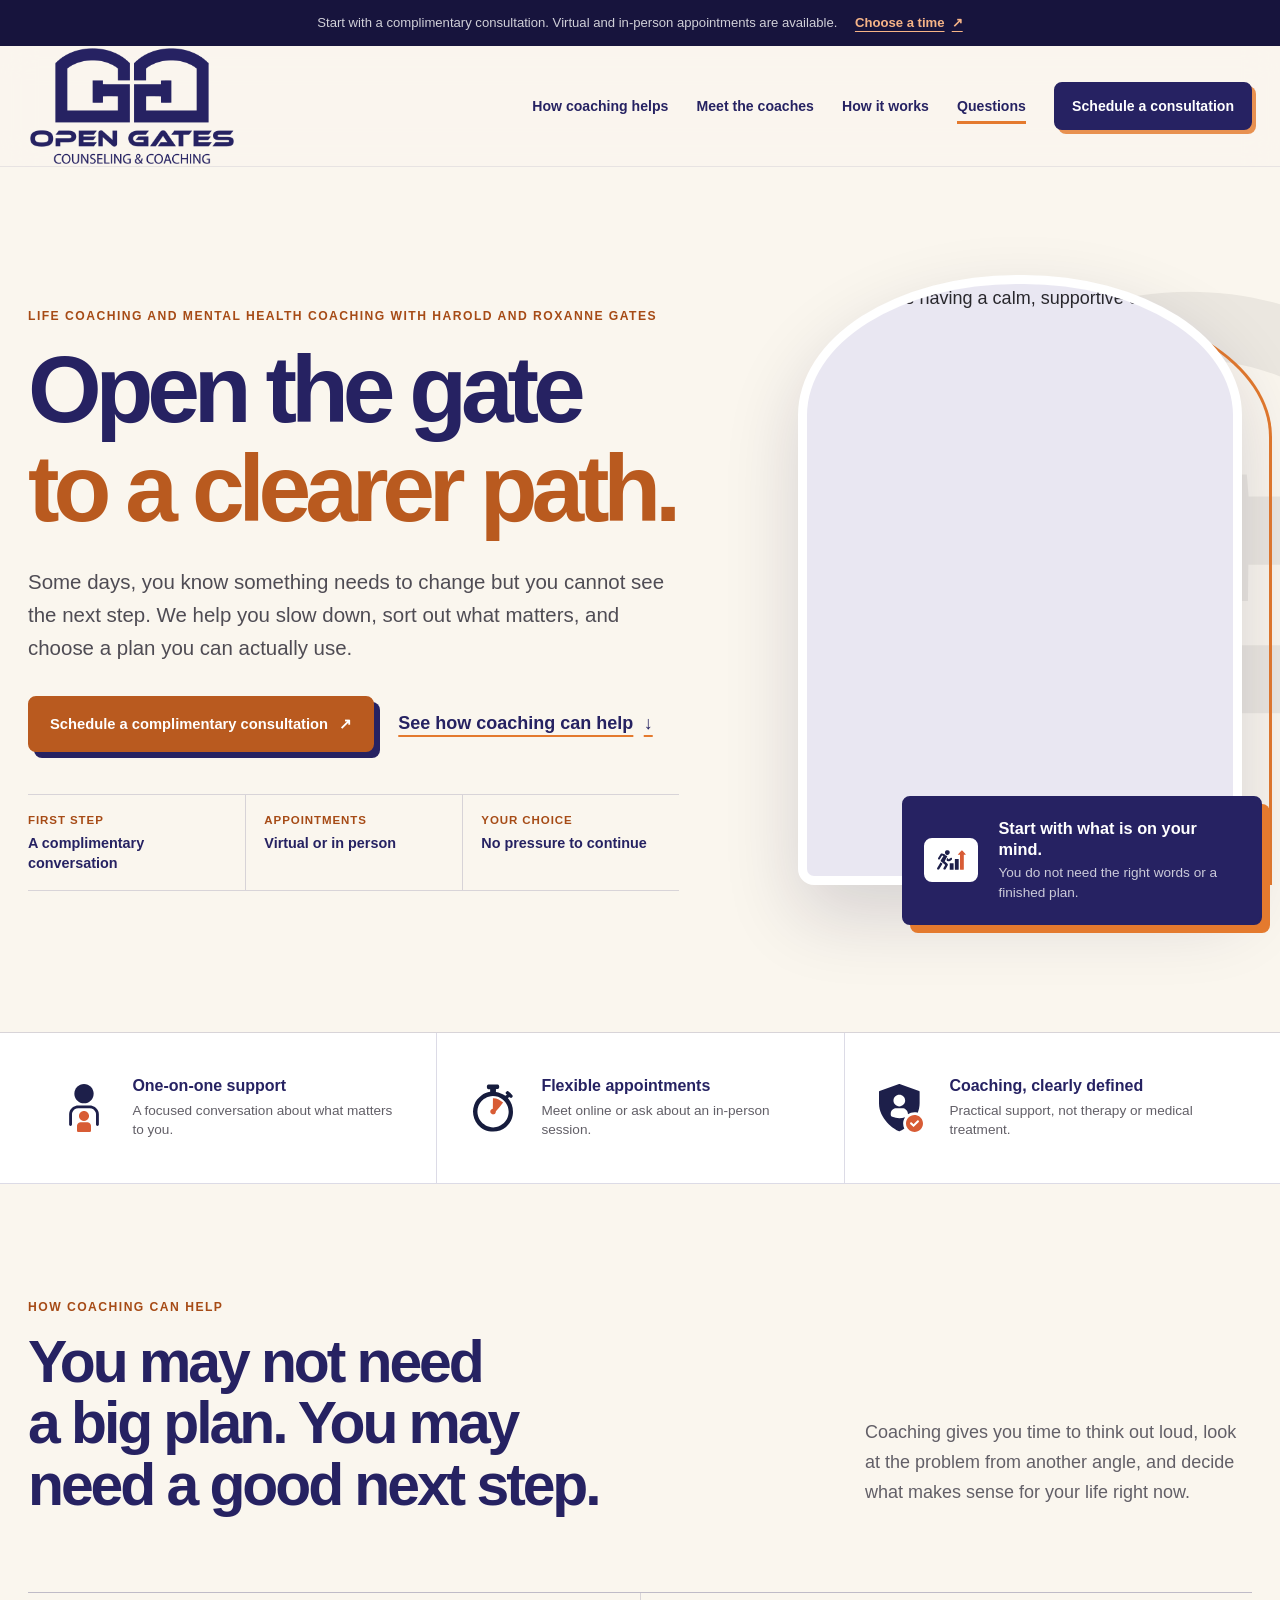
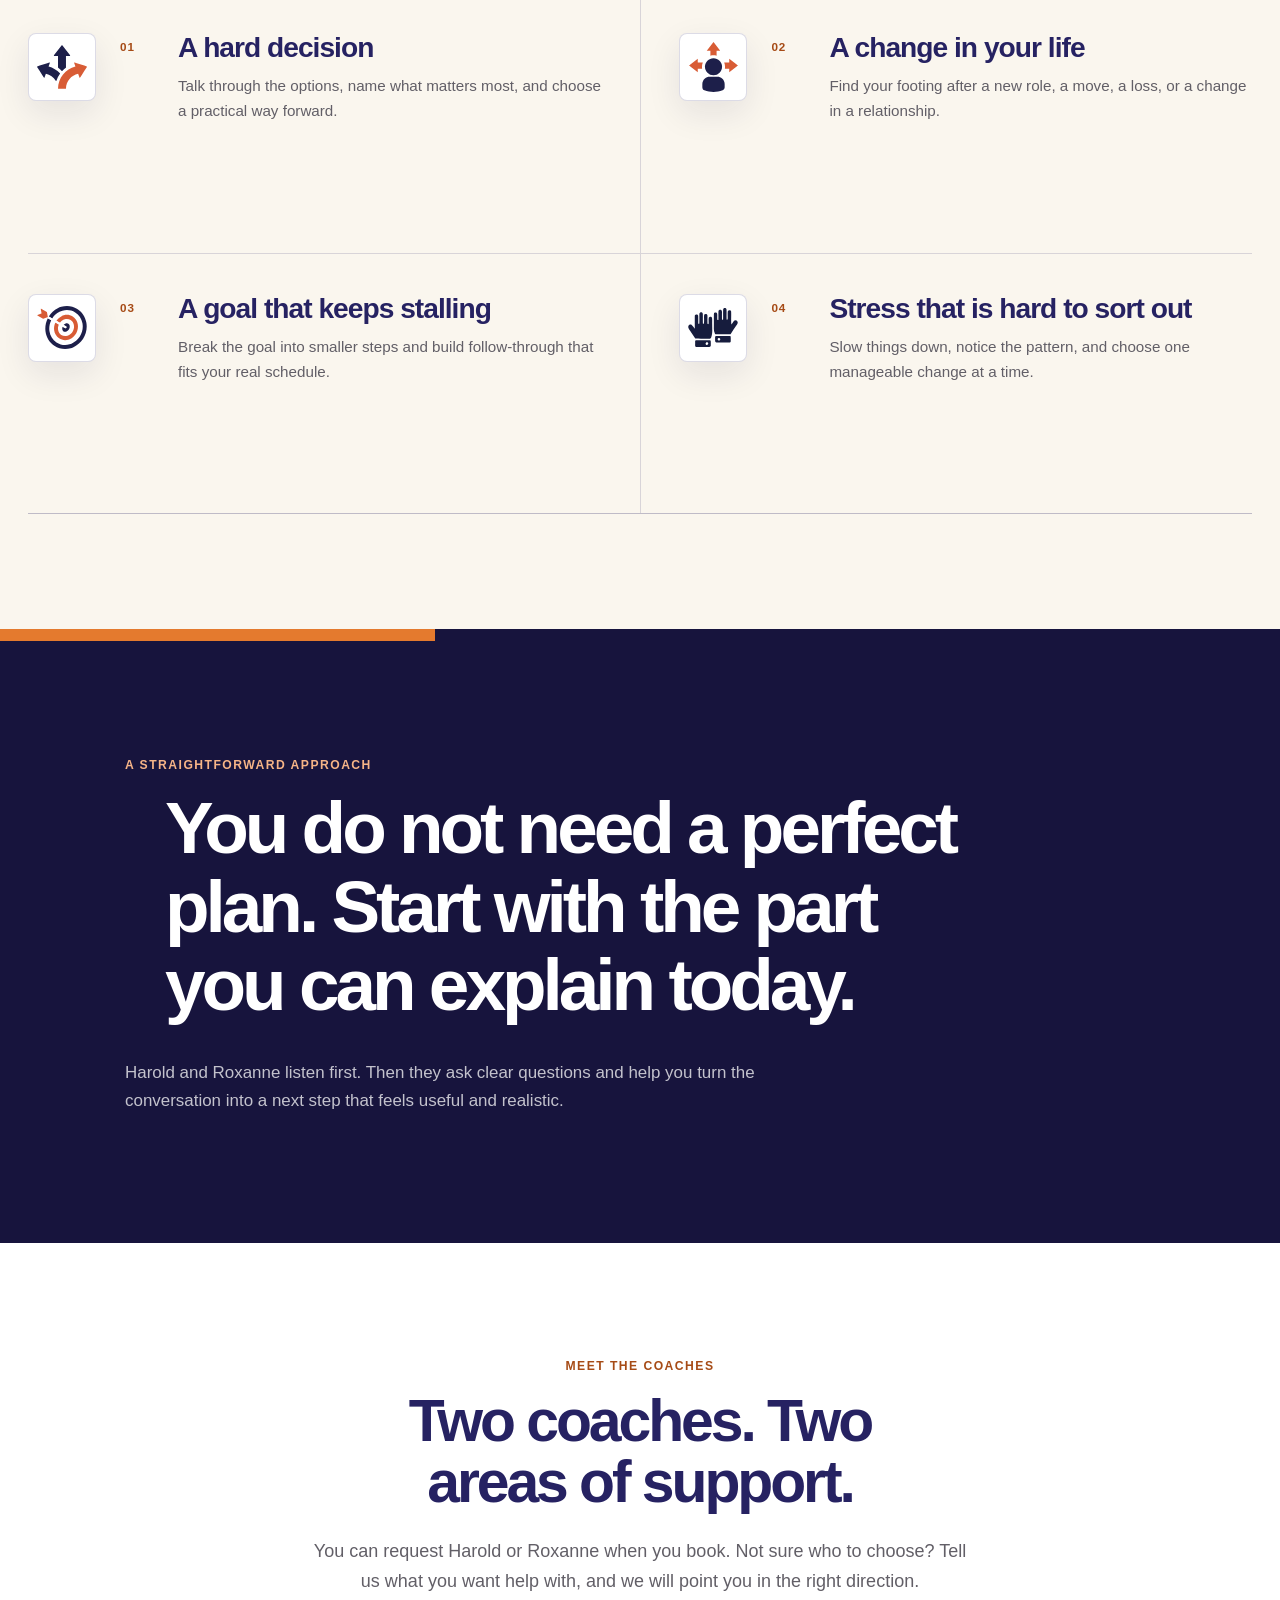
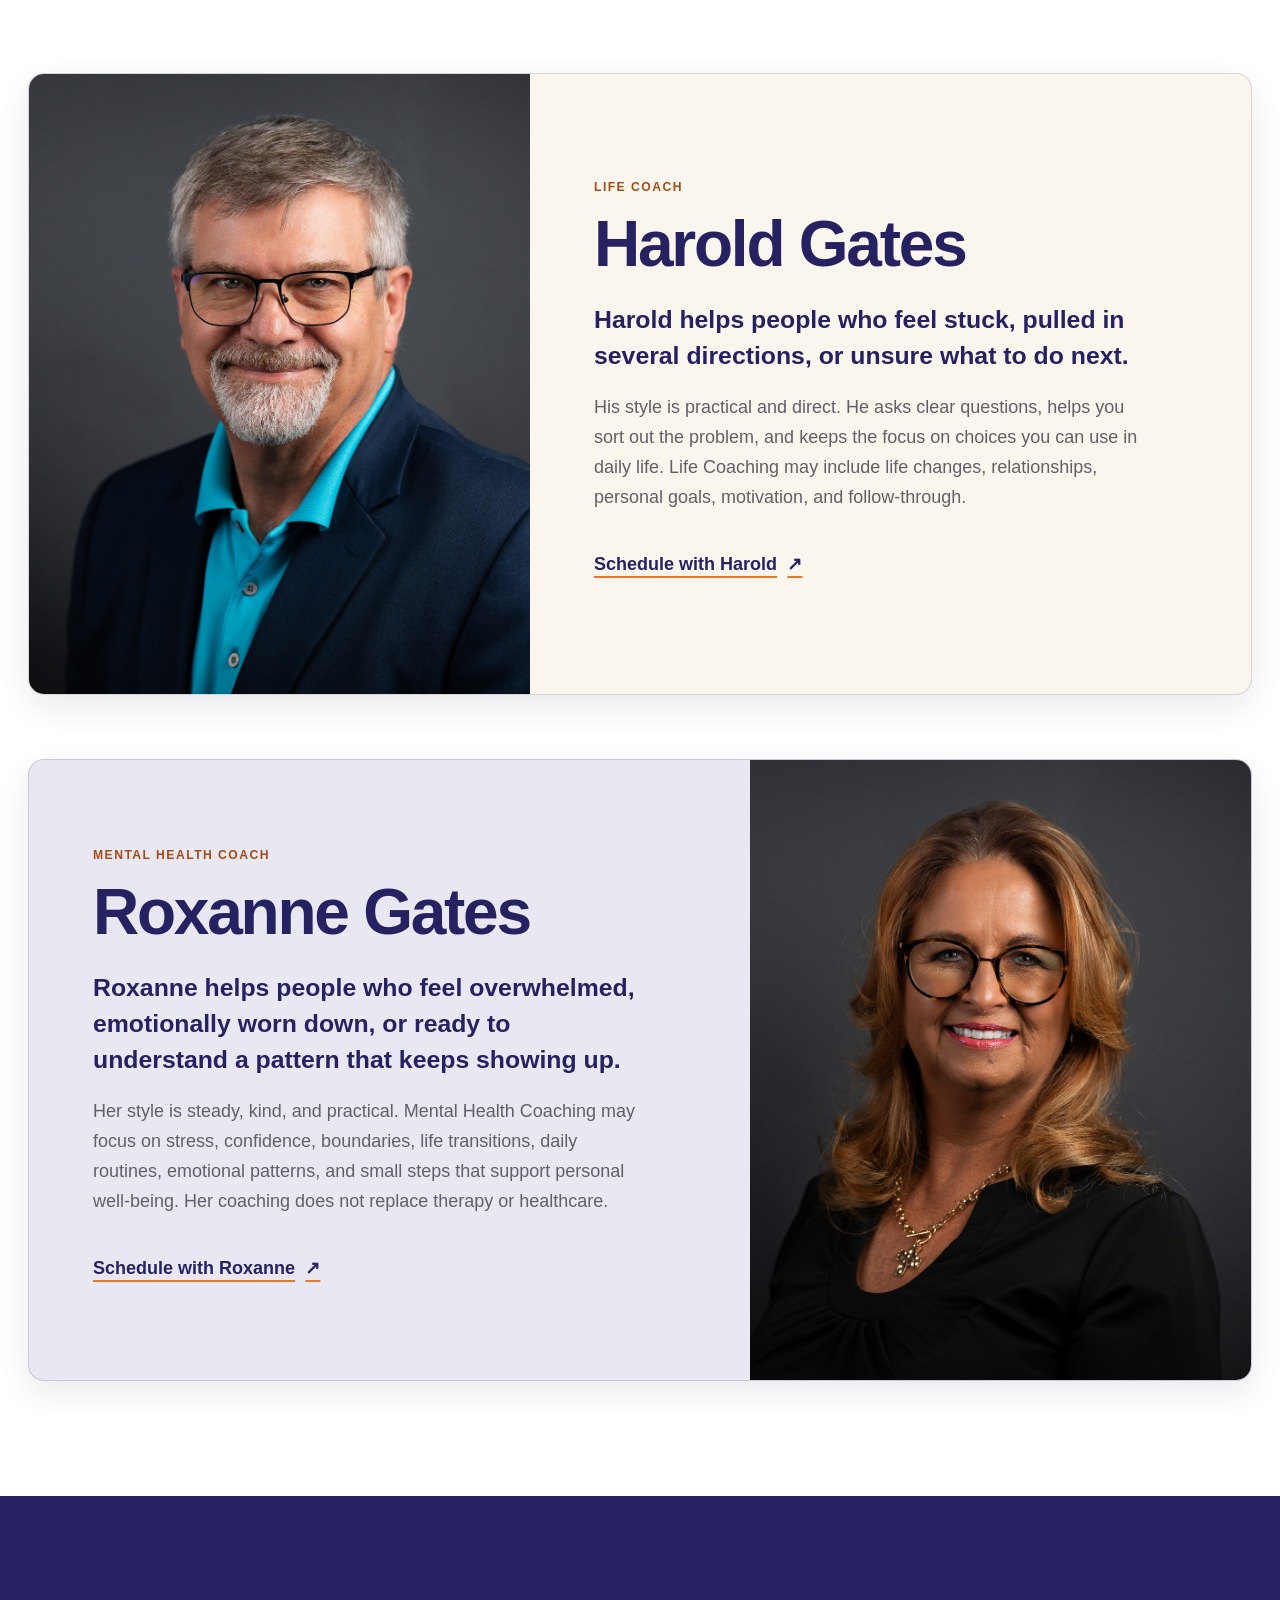
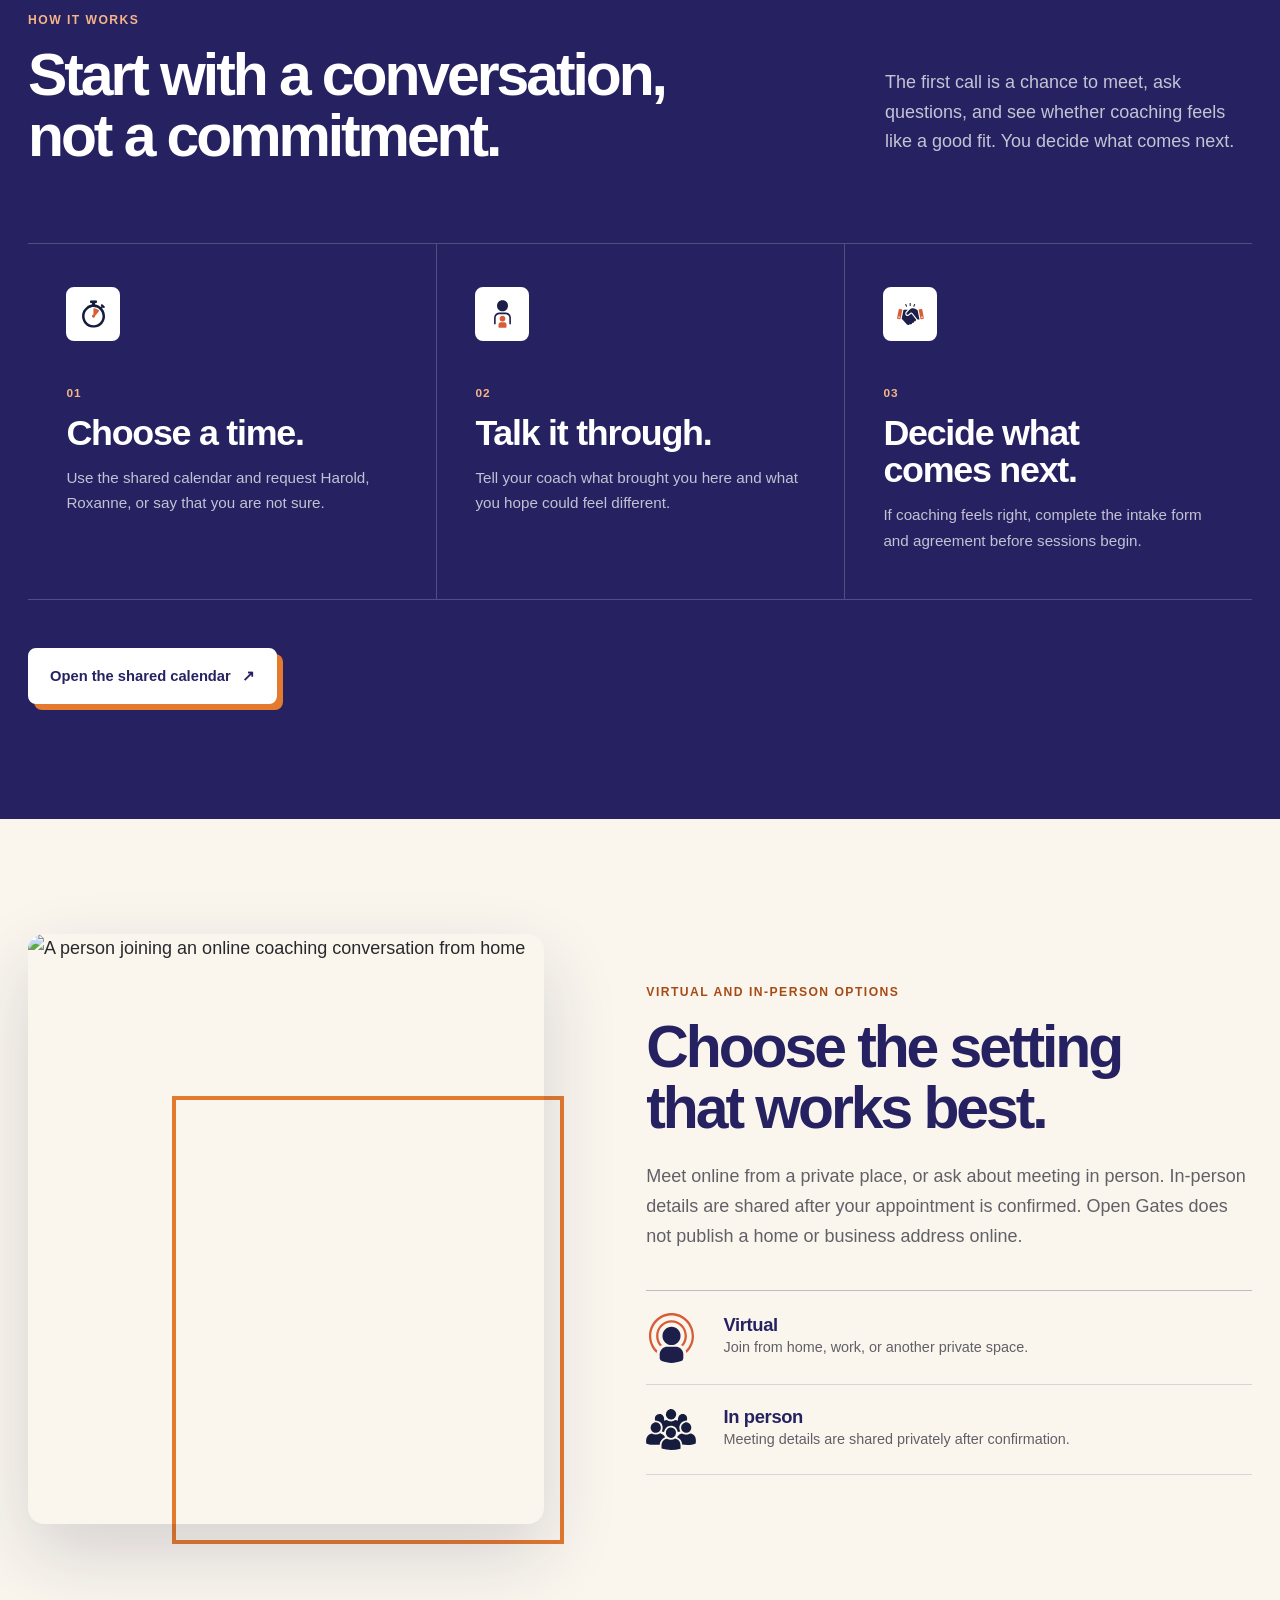
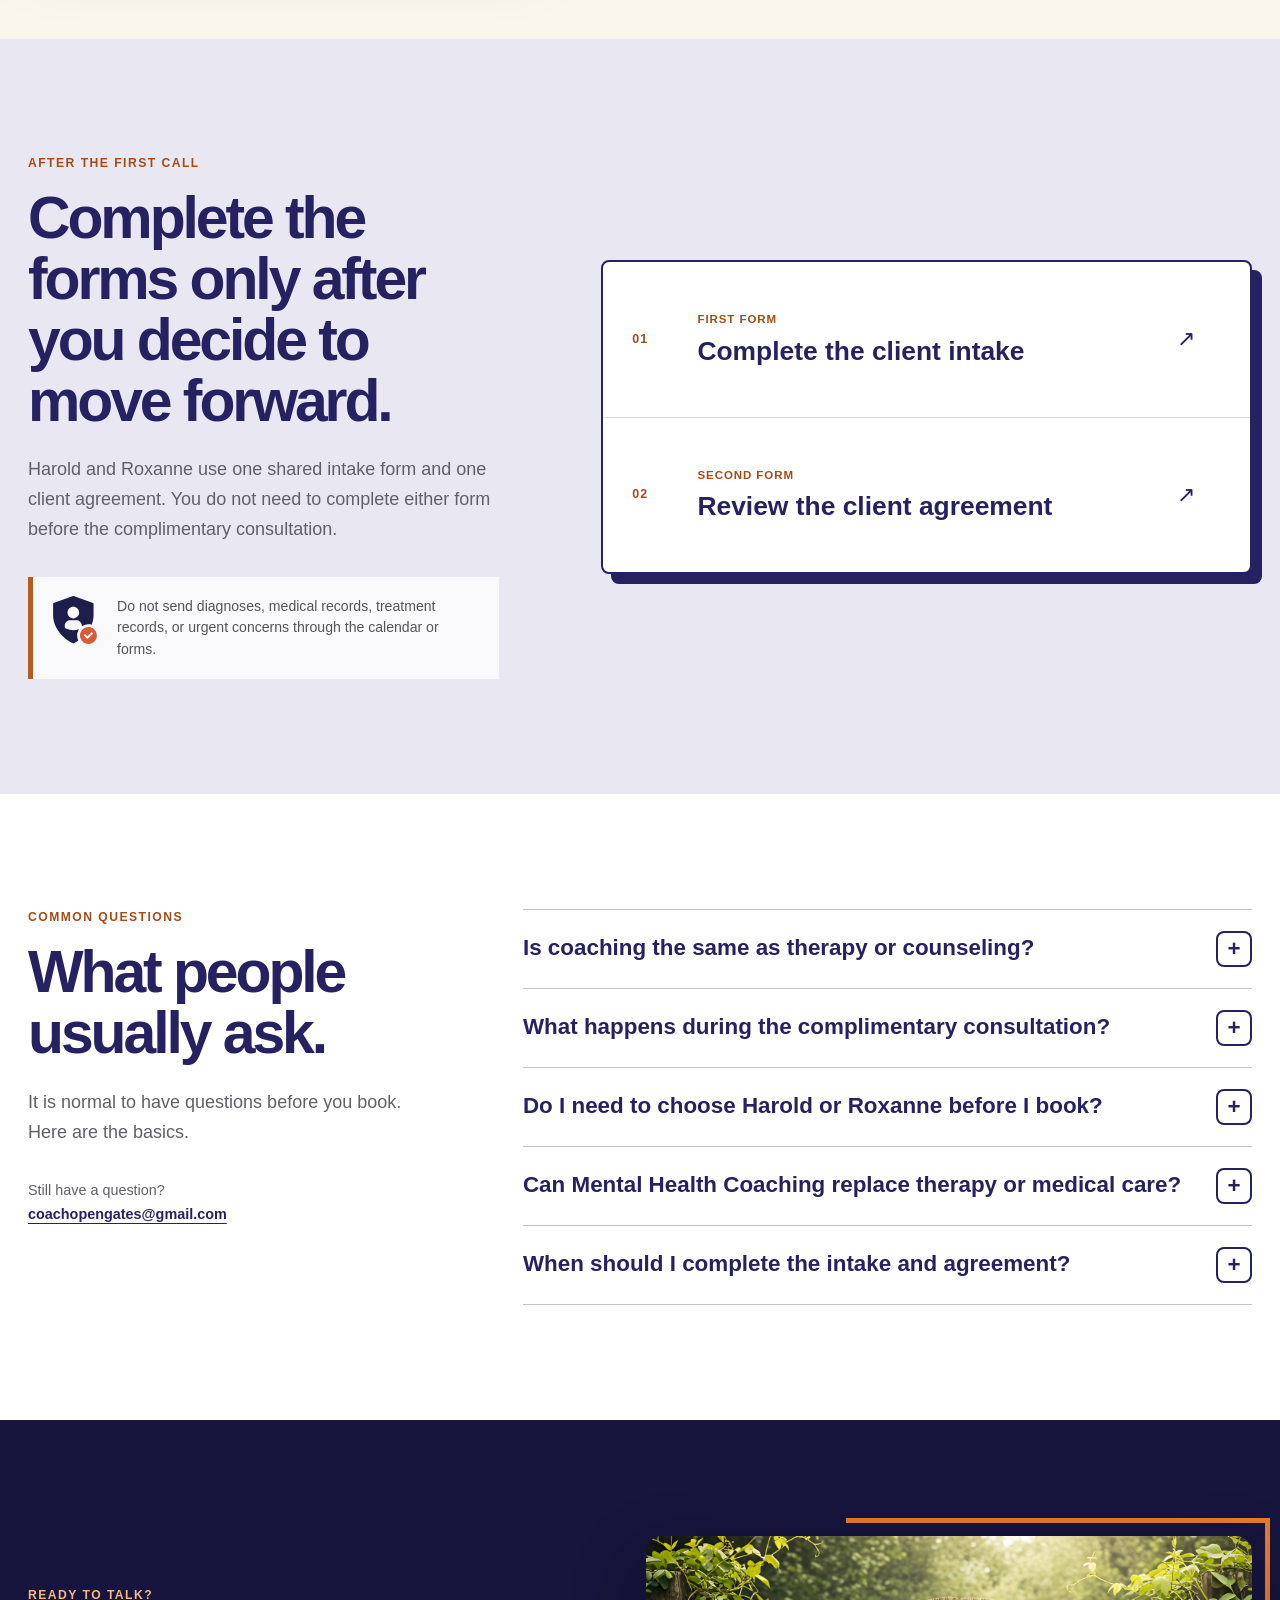
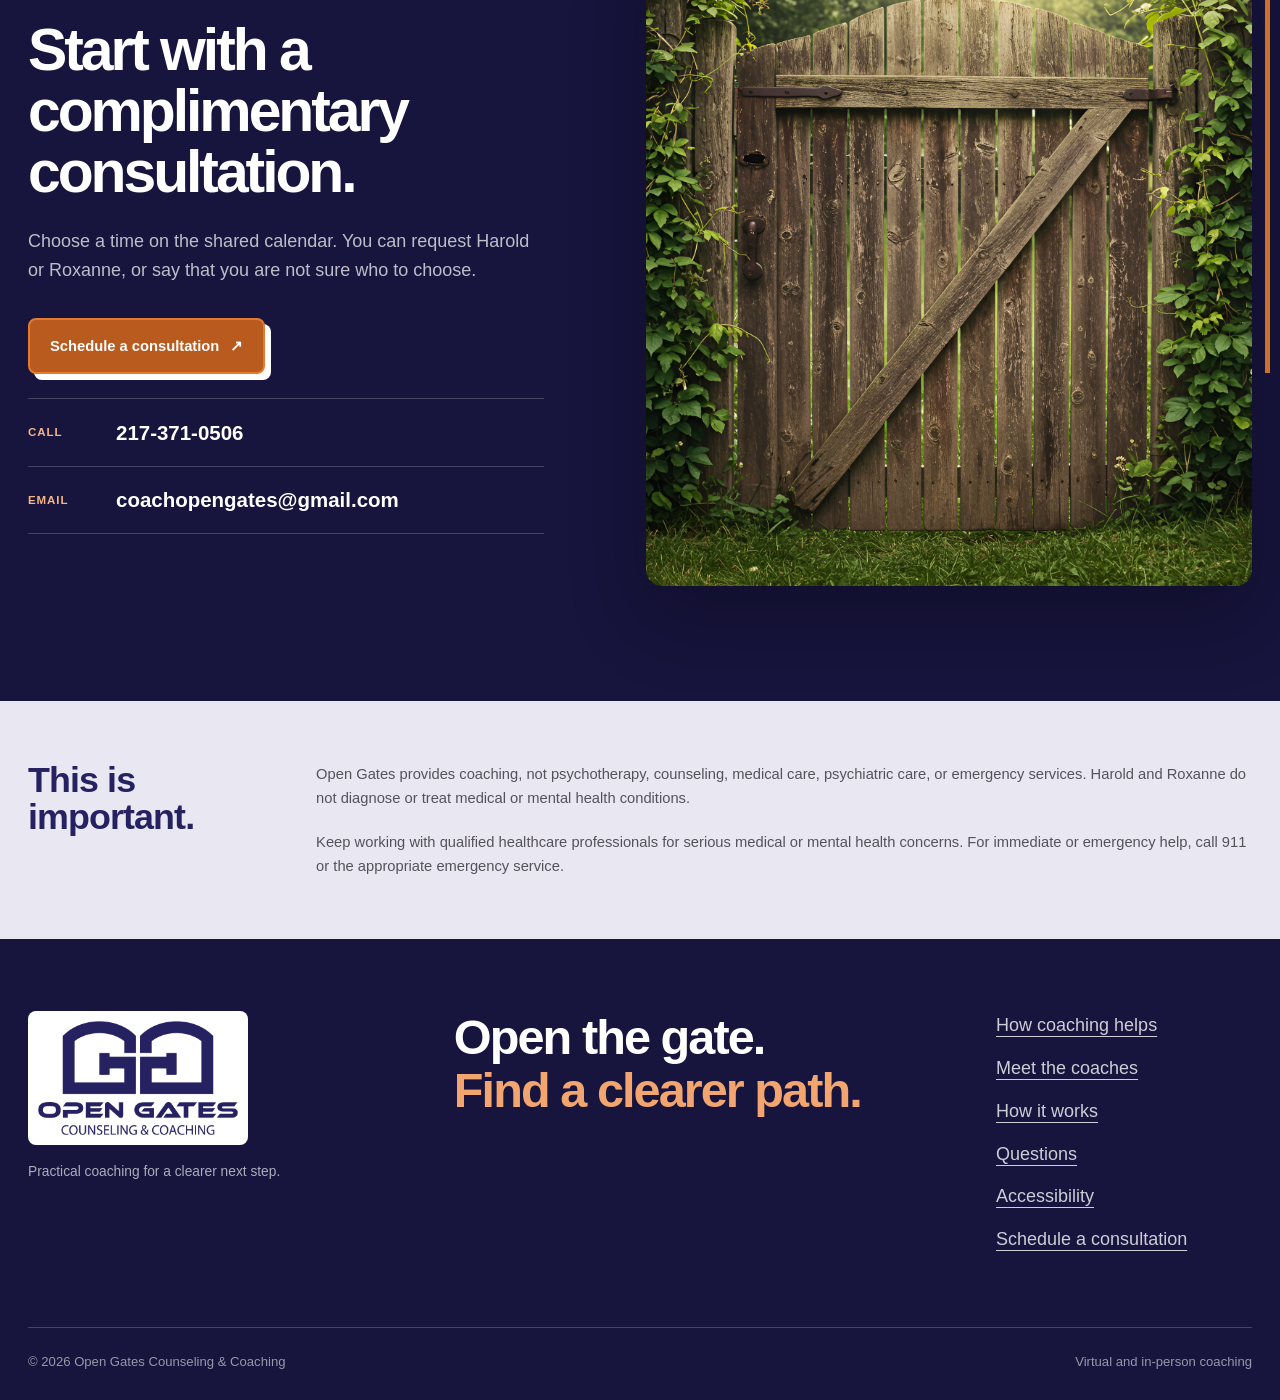
==== commit e939691b: "Update" ====
--- a/index.html
+++ b/index.html
@@ -6,115 +6,33 @@
 
   <meta
     name="description"
-    content="Open Gates offers life coaching with Harold Gates and nonclinical eating disorder recovery and wellness coaching with Roxanne Gates. Free first calls are available virtually and in person."
+    content="Open Gates offers Life Coaching with Harold Gates and Mental Health Coaching with Roxanne Gates. Complimentary consultations are available virtually and in person."
   >
 
-  <title>Open Gates Counseling &amp; Coaching</title>
-
-  <link rel="preconnect" href="https://fonts.googleapis.com">
-  <link rel="preconnect" href="https://fonts.gstatic.com" crossorigin>
-  <link
-    href="https://fonts.googleapis.com/css2?family=Lato:ital,wght@0,400;0,700;0,900;1,400&display=swap"
-    rel="stylesheet"
-  >
-
+  <title>Life Coaching &amp; Mental Health Coaching | Open Gates</title>
   <meta name="theme-color" content="#262262">
-  <script>document.documentElement.classList.add("js");</script>
-  <link rel="stylesheet" href="styles.css?v=20260805-2">
-  <script src="script.js?v=20260805-2" defer></script>
+
+  <script>
+    document.documentElement.classList.add("js");
+  </script>
+
+  <link rel="stylesheet" href="styles.css?v=20260806-2">
+  <script src="script.js?v=20260806-2" defer></script>
 </head>
 
-<body>
+<body data-page="home">
   <a class="skip-link" href="#main-content">Skip to main content</a>
-
-  <svg class="svg-sprite" aria-hidden="true" focusable="false">
-    <symbol id="icon-calendar" viewBox="0 0 24 24">
-      <path d="M6 3v3M18 3v3M4 8h16M5 5h14a1 1 0 0 1 1 1v13a1 1 0 0 1-1 1H5a1 1 0 0 1-1-1V6a1 1 0 0 1 1-1Z"></path>
-      <path d="M8 12h3v3H8zM14 12h2M14 16h2"></path>
-    </symbol>
-
-    <symbol id="icon-screen" viewBox="0 0 24 24">
-      <rect x="3" y="4" width="18" height="13" rx="1.5"></rect>
-      <path d="M8 21h8M12 17v4M8 9h8M8 12h5"></path>
-    </symbol>
-
-    <symbol id="icon-chat" viewBox="0 0 24 24">
-      <path d="M4 5h16v11H9l-5 4V5Z"></path>
-      <path d="M8 9h8M8 12h5"></path>
-    </symbol>
-
-    <symbol id="icon-choice" viewBox="0 0 24 24">
-      <path d="M4 19V8h8"></path>
-      <path d="m8 4 4 4-4 4M13 8h7M13 16h7M17 12l4 4-4 4"></path>
-    </symbol>
-
-    <symbol id="icon-crossroads" viewBox="0 0 24 24">
-      <path d="M12 21V4M12 8 7 3M12 12l5-5M12 16l-4 4"></path>
-      <path d="M5 3h2v2M17 7h2v2M6 20h2v-2"></path>
-    </symbol>
-
-    <symbol id="icon-change" viewBox="0 0 24 24">
-      <path d="M20 8a8 8 0 0 0-14-3L3 8"></path>
-      <path d="M3 3v5h5M4 16a8 8 0 0 0 14 3l3-3"></path>
-      <path d="M21 21v-5h-5"></path>
-    </symbol>
-
-    <symbol id="icon-target" viewBox="0 0 24 24">
-      <circle cx="11" cy="13" r="8"></circle>
-      <circle cx="11" cy="13" r="3"></circle>
-      <path d="m13 11 7-7M16 4h4v4"></path>
-    </symbol>
-
-    <symbol id="icon-heart" viewBox="0 0 24 24">
-      <path d="M20.8 5.7a5.2 5.2 0 0 0-7.4 0L12 7.1l-1.4-1.4a5.2 5.2 0 0 0-7.4 7.4L12 22l8.8-8.9a5.2 5.2 0 0 0 0-7.4Z"></path>
-      <path d="M8 13h2l1-3 2 6 1-3h2"></path>
-    </symbol>
-
-    <symbol id="icon-listen" viewBox="0 0 24 24">
-      <path d="M7 5h10a3 3 0 0 1 3 3v6a3 3 0 0 1-3 3h-5l-5 4v-4a3 3 0 0 1-3-3V8a3 3 0 0 1 3-3Z"></path>
-      <path d="M8 10h8M8 13h5"></path>
-    </symbol>
-
-    <symbol id="icon-sort" viewBox="0 0 24 24">
-      <circle cx="10" cy="10" r="6"></circle>
-      <path d="m14.5 14.5 5 5M7 10h6M10 7v6"></path>
-    </symbol>
-
-    <symbol id="icon-step" viewBox="0 0 24 24">
-      <path d="M4 19V8h8"></path>
-      <path d="m8 4 4 4-4 4M13 8h7M13 16h7"></path>
-      <path d="m17 12 4 4-4 4"></path>
-    </symbol>
-
-    <symbol id="icon-phone" viewBox="0 0 24 24">
-      <path d="M7 3H4a1 1 0 0 0-1 1c0 9.4 7.6 17 17 17a1 1 0 0 0 1-1v-3l-5-1-1.5 2a15 15 0 0 1-8.5-8.5L8 8 7 3Z"></path>
-    </symbol>
-
-    <symbol id="icon-mail" viewBox="0 0 24 24">
-      <rect x="3" y="5" width="18" height="14" rx="1.5"></rect>
-      <path d="m4 7 8 6 8-6"></path>
-    </symbol>
-
-    <symbol id="icon-external" viewBox="0 0 24 24">
-      <path d="M14 4h6v6M20 4 11 13"></path>
-      <path d="M18 13v6a1 1 0 0 1-1 1H5a1 1 0 0 1-1-1V7a1 1 0 0 1 1-1h6"></path>
-    </symbol>
-
-    <symbol id="icon-check" viewBox="0 0 24 24">
-      <path d="m5 12 4 4L19 6"></path>
-    </symbol>
-  </svg>
 
   <div class="announcement-bar">
     <div class="container announcement-inner">
-      <p>Start with a free first call. Virtual and in-person options are available.</p>
+      <p>Start with a complimentary consultation. Virtual and in-person appointments are available.</p>
       <a
         href="https://calendar.app.google/16QZK1eRtKJX5RTVA"
         target="_blank"
         rel="noopener noreferrer"
       >
-        Pick a time
-        <svg aria-hidden="true"><use href="#icon-external"></use></svg>
+        Choose a time
+        <span aria-hidden="true">↗</span>
         <span class="visually-hidden">Opens in a new tab</span>
       </a>
     </div>
@@ -126,6 +44,8 @@
         <img
           class="logo"
           src="images/open-gates-logo.png"
+          width="316"
+          height="182"
           alt="Open Gates Counseling and Coaching"
         >
       </a>
@@ -142,31 +62,45 @@
       </button>
 
       <nav class="site-nav" id="main-navigation" aria-label="Main navigation">
-        <a href="#coaching">How we help</a>
+        <a href="#help">How coaching helps</a>
         <a href="#coaches">Meet the coaches</a>
-        <a href="#process">What to expect</a>
+        <a href="#process">How it works</a>
         <a href="#questions">Questions</a>
-        <a class="nav-cta" href="#get-started">Schedule a free call</a>
+        <a
+          class="nav-cta"
+          href="https://calendar.app.google/16QZK1eRtKJX5RTVA"
+          target="_blank"
+          rel="noopener noreferrer"
+        >
+          Schedule a consultation
+          <span class="visually-hidden">Opens in a new tab</span>
+        </a>
       </nav>
     </div>
   </header>
 
-  <main id="main-content">
-    <section class="hero" id="home" aria-labelledby="hero-title">
+  <main id="main-content" tabindex="-1">
+    <section class="hero" id="home" aria-labelledby="hero-heading">
+      <img
+        class="hero-brand-mark"
+        src="Icons/Gates-Icons.svg"
+        alt=""
+        aria-hidden="true"
+      >
+
       <div class="container hero-layout">
         <div class="hero-copy reveal">
-          <p class="eyebrow">Life coaching and recovery support</p>
-
-          <h1 class="hero-title" id="hero-title">
+          <p class="eyebrow">Life Coaching and Mental Health Coaching with Harold and Roxanne Gates</p>
+
+          <h1 id="hero-heading">
             <span class="hero-title-blue">Open the gate</span>
             <span class="hero-title-orange">to a clearer path.</span>
           </h1>
 
           <p class="hero-text">
-            Life can get messy. You may be facing a hard choice, trying to
-            change a pattern, or working to stay steady in recovery. Harold and
-            Roxanne offer practical coaching to help you sort through what is
-            going on and decide what to do next.
+            Some days, you know something needs to change but you cannot see the
+            next step. We help you slow down, sort out what matters, and choose
+            a plan you can actually use.
           </p>
 
           <div class="hero-actions">
@@ -176,805 +110,570 @@
               target="_blank"
               rel="noopener noreferrer"
             >
-              <span>Schedule a free first call</span>
-              <span class="button-icon" aria-hidden="true">
-                <svg><use href="#icon-calendar"></use></svg>
-              </span>
+              Schedule a complimentary consultation
+              <span aria-hidden="true">↗</span>
               <span class="visually-hidden">Opens in a new tab</span>
             </a>
 
-            <a class="button secondary-button" href="#coaches">
-              <span>Meet Harold and Roxanne</span>
-              <span class="button-icon" aria-hidden="true">
-                <svg><use href="#icon-step"></use></svg>
-              </span>
+            <a class="secondary-link" href="#help">
+              See how coaching can help
+              <span aria-hidden="true">↓</span>
             </a>
           </div>
 
-          <div class="hero-notes" aria-label="Appointment details">
-            <span>
-              <svg aria-hidden="true"><use href="#icon-check"></use></svg>
-              Free first call
-            </span>
-            <span>
-              <svg aria-hidden="true"><use href="#icon-check"></use></svg>
-              Virtual or in person
-            </span>
-            <span>
-              <svg aria-hidden="true"><use href="#icon-check"></use></svg>
-              No pressure to continue
-            </span>
-          </div>
+          <dl class="hero-facts" aria-label="Consultation details">
+            <div>
+              <dt>First step</dt>
+              <dd>A complimentary conversation</dd>
+            </div>
+            <div>
+              <dt>Appointments</dt>
+              <dd>Virtual or in person</dd>
+            </div>
+            <div>
+              <dt>Your choice</dt>
+              <dd>No pressure to continue</dd>
+            </div>
+          </dl>
         </div>
 
         <div class="hero-visual reveal">
-          <span class="gate-mark gate-mark-hero" aria-hidden="true"></span>
-
           <figure class="hero-photo-frame">
             <img
+              class="hero-photo"
               src="images/stock/supportive-coaching-conversation.jpg.jpeg"
+              width="1800"
+              height="1005"
               alt="Two people having a calm, supportive conversation"
+              fetchpriority="high"
             >
           </figure>
 
-          <div class="hero-message-card">
-            <span class="hero-message-icon" aria-hidden="true">
-              <svg><use href="#icon-chat"></use></svg>
-            </span>
-            <div>
-              <strong>A calm place to sort things out</strong>
-              <span>Start with the part that feels hardest to carry alone.</span>
-            </div>
-          </div>
-
-          <div class="hero-availability-card">
-            <span class="availability-dot" aria-hidden="true"></span>
-            <div>
-              <strong>Appointments available</strong>
-              <span>Virtual and in person</span>
-            </div>
-          </div>
-        </div>
-      </div>
-    </section>
-
-    <section class="trust-strip" aria-label="Open Gates at a glance">
-      <div class="container trust-grid">
-        <article class="trust-item reveal">
-          <span class="trust-icon" aria-hidden="true">
-            <svg><use href="#icon-calendar"></use></svg>
-          </span>
+          <aside class="hero-note" aria-label="About the first conversation">
+            <img
+              src="Icons/33-forward-progress.svg"
+              alt=""
+              aria-hidden="true"
+              width="53"
+              height="36"
+            >
+            <div>
+              <strong>Start with what is on your mind.</strong>
+              <p>You do not need the right words or a finished plan.</p>
+            </div>
+          </aside>
+        </div>
+      </div>
+    </section>
+
+    <section class="reassurance-strip" aria-label="What to expect from Open Gates">
+      <div class="container reassurance-grid">
+        <div class="reassurance-item reveal">
+          <img
+            src="Icons/26-one-on-one-coaching.svg"
+            alt=""
+            aria-hidden="true"
+            width="30"
+            height="48"
+          >
           <div>
-            <strong>Free first call</strong>
-            <span>Meet, ask questions, and see whether coaching makes sense.</span>
-          </div>
-        </article>
-
-        <article class="trust-item reveal">
-          <span class="trust-icon" aria-hidden="true">
-            <svg><use href="#icon-screen"></use></svg>
-          </span>
+            <strong>One-on-one support</strong>
+            <span>A focused conversation about what matters to you.</span>
+          </div>
+        </div>
+
+        <div class="reassurance-item reveal">
+          <img
+            src="Icons/09-time-management.svg"
+            alt=""
+            aria-hidden="true"
+            width="35"
+            height="42"
+          >
           <div>
             <strong>Flexible appointments</strong>
-            <span>Meet virtually or ask about an in-person session.</span>
-          </div>
-        </article>
-
-        <article class="trust-item reveal">
-          <span class="trust-icon" aria-hidden="true">
-            <svg><use href="#icon-chat"></use></svg>
-          </span>
+            <span>Meet online or ask about an in-person session.</span>
+          </div>
+        </div>
+
+        <div class="reassurance-item reveal">
+          <img
+            src="Icons/13-client-protection.svg"
+            alt=""
+            aria-hidden="true"
+            width="42"
+            height="46"
+          >
           <div>
-            <strong>Coaching only</strong>
+            <strong>Coaching, clearly defined</strong>
             <span>Practical support, not therapy or medical treatment.</span>
           </div>
-        </article>
-
-        <article class="trust-item reveal">
-          <span class="trust-icon" aria-hidden="true">
-            <svg><use href="#icon-choice"></use></svg>
-          </span>
+        </div>
+      </div>
+    </section>
+
+    <section class="help-section section" id="help" aria-labelledby="help-heading">
+      <div class="container">
+        <div class="section-heading split-heading reveal">
           <div>
-            <strong>You choose what comes next</strong>
-            <span>There is no pressure to book more sessions.</span>
-          </div>
-        </article>
-      </div>
-    </section>
-
-    <section class="needs-section section" id="coaching" aria-labelledby="needs-title">
-      <div class="container needs-layout">
-        <div class="needs-heading reveal">
-          <div class="section-kicker">
-            <span class="gate-mark gate-mark-small" aria-hidden="true"></span>
-            <p class="section-label">How we can help</p>
-          </div>
-
-          <h2 id="needs-title">You may not need a big plan. You may need a good next step.</h2>
-          <p>
-            Coaching gives you time to think, talk, and make a plan that fits
-            your life. You can start with one problem, one question, or one goal.
-          </p>
-        </div>
-
-        <div class="needs-grid">
-          <article class="need-card reveal">
-            <span class="need-icon" aria-hidden="true">
-              <svg><use href="#icon-crossroads"></use></svg>
-            </span>
-            <p class="card-number">01</p>
-            <h3>A hard choice</h3>
-            <p>Talk through the options and decide what matters most right now.</p>
+            <p class="section-label">How coaching can help</p>
+            <h2 id="help-heading">You may not need a big plan. You may need a good next step.</h2>
+          </div>
+          <p>
+            Coaching gives you time to think out loud, look at the problem from
+            another angle, and decide what makes sense for your life right now.
+          </p>
+        </div>
+
+        <div class="help-list">
+          <article class="help-item reveal">
+            <div class="help-icon" aria-hidden="true">
+              <img src="Icons/17-choosing-a-direction.svg" alt="" width="53" height="47">
+            </div>
+            <span class="item-number">01</span>
+            <div>
+              <h3>A hard decision</h3>
+              <p>Talk through the options, name what matters most, and choose a practical way forward.</p>
+            </div>
           </article>
 
-          <article class="need-card need-card-warm reveal">
-            <span class="need-icon" aria-hidden="true">
-              <svg><use href="#icon-change"></use></svg>
-            </span>
-            <p class="card-number">02</p>
-            <h3>A change in your life</h3>
-            <p>Find your footing after a new role, a loss, a move, or a relationship change.</p>
+          <article class="help-item reveal">
+            <div class="help-icon" aria-hidden="true">
+              <img src="Icons/19-personal-direction.svg" alt="" width="47" height="48">
+            </div>
+            <span class="item-number">02</span>
+            <div>
+              <h3>A change in your life</h3>
+              <p>Find your footing after a new role, a move, a loss, or a change in a relationship.</p>
+            </div>
           </article>
 
-          <article class="need-card need-card-lavender reveal">
-            <span class="need-icon" aria-hidden="true">
-              <svg><use href="#icon-target"></use></svg>
-            </span>
-            <p class="card-number">03</p>
-            <h3>A goal that keeps stalling</h3>
-            <p>Break it into smaller steps and build follow-through that lasts.</p>
+          <article class="help-item reveal">
+            <div class="help-icon" aria-hidden="true">
+              <img src="Icons/29-goal-setting.svg" alt="" width="52" height="44">
+            </div>
+            <span class="item-number">03</span>
+            <div>
+              <h3>A goal that keeps stalling</h3>
+              <p>Break the goal into smaller steps and build follow-through that fits your real schedule.</p>
+            </div>
           </article>
 
-          <article class="need-card need-card-blue reveal">
-            <span class="need-icon" aria-hidden="true">
-              <svg><use href="#icon-heart"></use></svg>
-            </span>
-            <p class="card-number">04</p>
-            <h3>Recovery support</h3>
-            <p>
-              Get nonclinical support with routines, body image, setbacks, and
-              goals you set with your treatment team.
-            </p>
+          <article class="help-item reveal">
+            <div class="help-icon" aria-hidden="true">
+              <img src="Icons/08-open-hands.svg" alt="" width="45" height="35">
+            </div>
+            <span class="item-number">04</span>
+            <div>
+              <h3>Stress that is hard to sort out</h3>
+              <p>Slow things down, notice the pattern, and choose one manageable change at a time.</p>
+            </div>
           </article>
         </div>
       </div>
     </section>
 
-    <section class="approach-section section" aria-labelledby="approach-title">
-      <span class="gate-mark gate-mark-approach" aria-hidden="true"></span>
-
-      <div class="container approach-layout">
-        <div class="approach-heading reveal">
-          <p class="section-label light-label">How coaching works</p>
-          <h2 id="approach-title">A useful conversation should lead somewhere.</h2>
-          <p>
-            Harold and Roxanne will listen, ask direct questions, and help you
-            turn the conversation into a next step you can use.
-          </p>
-        </div>
-
-        <div class="approach-grid">
-          <article class="approach-card reveal">
-            <span class="approach-icon" aria-hidden="true">
-              <svg><use href="#icon-listen"></use></svg>
-            </span>
-            <p class="approach-number">01</p>
-            <h3>Start with what is happening.</h3>
-            <p>
-              Tell your coach what feels hard, unclear, or stuck. You do not
-              need a polished story.
-            </p>
-          </article>
-
-          <article class="approach-card reveal">
-            <span class="approach-icon" aria-hidden="true">
-              <svg><use href="#icon-sort"></use></svg>
-            </span>
-            <p class="approach-number">02</p>
-            <h3>Sort out what matters.</h3>
-            <p>
-              Look at the facts, the pattern, and the choices in front of you.
-            </p>
-          </article>
-
-          <article class="approach-card reveal">
-            <span class="approach-icon" aria-hidden="true">
-              <svg><use href="#icon-step"></use></svg>
-            </span>
-            <p class="approach-number">03</p>
-            <h3>Choose one next step.</h3>
-            <p>
-              Leave with something clear and realistic to try before the next
-              session.
-            </p>
-          </article>
-        </div>
-      </div>
-    </section>
-
-    <section class="coaches-section section" id="coaches" aria-labelledby="coaches-title">
+    <section class="plainspoken-section" aria-label="Open Gates coaching approach">
+      <div class="container plainspoken-inner reveal">
+        <p class="section-label light-label">A straightforward approach</p>
+        <blockquote>
+          You do not need a perfect plan. Start with the part you can explain today.
+        </blockquote>
+        <p>
+          Harold and Roxanne listen first. Then they ask clear questions and help
+          you turn the conversation into a next step that feels useful and realistic.
+        </p>
+      </div>
+    </section>
+
+    <section class="coaches-section section" id="coaches" aria-labelledby="coaches-heading">
       <div class="container">
-        <div class="coaches-heading reveal">
-          <div>
-            <div class="section-kicker">
-              <span class="gate-mark gate-mark-small" aria-hidden="true"></span>
-              <p class="section-label">Meet the coaches</p>
-            </div>
-            <h2 id="coaches-title">Two coaches. Two areas of support.</h2>
-          </div>
-
-          <p>
-            You can ask for Harold or Roxanne when you book. Not sure who to
+        <div class="section-heading centered-heading reveal">
+          <p class="section-label">Meet the coaches</p>
+          <h2 id="coaches-heading">Two coaches. Two areas of support.</h2>
+          <p>
+            You can request Harold or Roxanne when you book. Not sure who to
             choose? Tell us what you want help with, and we will point you in the
             right direction.
           </p>
         </div>
 
-        <div class="coach-list">
-          <article class="coach-profile reveal">
-            <div class="coach-photo-panel">
-              <span class="gate-mark gate-mark-photo" aria-hidden="true"></span>
-              <img
-                src="images/Harold-Gates-Coach.jpg"
-                alt="Harold Gates, life coach"
-                loading="lazy"
-              >
-              <span class="coach-index">01</span>
-            </div>
-
-            <div class="coach-copy">
-              <p class="coach-role">Life coach</p>
-              <h3>Harold Gates</h3>
-              <p class="coach-lead">
-                Harold helps people who feel stuck, pulled in too many
-                directions, or unsure what to do next.
-              </p>
-              <p>
-                His style is practical and direct. He asks clear questions,
-                helps you sort out the problem, and keeps the focus on choices
-                you can use in daily life.
-              </p>
-
-              <div class="coach-topics" aria-label="Life coaching topics">
-                <span>Major decisions</span>
-                <span>Life changes</span>
-                <span>Goals and follow-through</span>
-                <span>Relationships</span>
-                <span>Direction and motivation</span>
-              </div>
-
-              <a
-                class="button coach-button"
-                href="https://calendar.app.google/16QZK1eRtKJX5RTVA"
-                target="_blank"
-                rel="noopener noreferrer"
-              >
-                <span>Schedule with Harold</span>
-                <span class="button-icon" aria-hidden="true">
-                  <svg><use href="#icon-calendar"></use></svg>
-                </span>
-                <span class="visually-hidden">Opens in a new tab</span>
-              </a>
-            </div>
-          </article>
-
-          <article class="coach-profile coach-profile-reverse reveal">
-            <div class="coach-photo-panel coach-photo-panel-warm">
-              <span class="gate-mark gate-mark-photo" aria-hidden="true"></span>
-              <img
-                src="images/roxanne-gates-coach.jpg"
-                alt="Roxanne Gates, recovery and wellness coach"
-                loading="lazy"
-              >
-              <span class="coach-index">02</span>
-            </div>
-
-            <div class="coach-copy">
-              <p class="coach-role">Recovery and wellness coach</p>
-              <h3>Roxanne Gates</h3>
-              <p class="coach-lead">
-                Roxanne offers nonclinical support for people working on eating
-                disorder recovery, body image, routines, and setbacks.
-              </p>
-              <p>
-                Her style is steady and kind. She helps clients notice what is
-                working, respond to setbacks, and stay connected to goals they
-                have set with their treatment team.
-              </p>
-
-              <div class="coach-topics" aria-label="Recovery and wellness coaching topics">
-                <span>Recovery routines</span>
-                <span>Body image</span>
-                <span>Support between appointments</span>
-                <span>Setbacks</span>
-                <span>Realistic goals</span>
-              </div>
-
-              <p class="scope-note">
-                Roxanne's coaching can support treatment, but it does not
-                replace medical, mental health, or nutrition care.
-              </p>
-
-              <a
-                class="button coach-button"
-                href="https://calendar.app.google/16QZK1eRtKJX5RTVA"
-                target="_blank"
-                rel="noopener noreferrer"
-              >
-                <span>Schedule with Roxanne</span>
-                <span class="button-icon" aria-hidden="true">
-                  <svg><use href="#icon-calendar"></use></svg>
-                </span>
-                <span class="visually-hidden">Opens in a new tab</span>
-              </a>
-            </div>
-          </article>
-        </div>
-      </div>
-    </section>
-
-    <section class="plain-talk-section" aria-labelledby="plain-talk-title">
-      <div class="container plain-talk-inner reveal">
-        <span class="gate-mark gate-mark-plain" aria-hidden="true"></span>
-        <div>
-          <p class="section-label light-label">What you can expect</p>
-          <h2 id="plain-talk-title">No lectures. No pressure. Just a clear, useful conversation.</h2>
-        </div>
-
-        <div class="plain-talk-points">
-          <article>
-            <strong>We listen first.</strong>
-            <span>You get time to explain what is really going on.</span>
-          </article>
-          <article>
-            <strong>We ask honest questions.</strong>
-            <span>Direct does not have to mean harsh.</span>
-          </article>
-          <article>
-            <strong>We keep the plan practical.</strong>
-            <span>Your next step should fit the life you are living.</span>
-          </article>
-        </div>
-      </div>
-    </section>
-
-    <section class="process-section section" id="process" aria-labelledby="process-title">
-      <div class="container process-layout">
-        <div class="process-heading reveal">
-          <div class="section-kicker">
-            <span class="gate-mark gate-mark-small" aria-hidden="true"></span>
-            <p class="section-label">Getting started</p>
-          </div>
-          <h2 id="process-title">Start with a free first call.</h2>
-          <p>
-            The call is a chance to ask questions, meet your coach, and see
-            whether coaching makes sense for you.
-          </p>
-
-          <a
-            class="button primary-button"
-            href="https://calendar.app.google/16QZK1eRtKJX5RTVA"
-            target="_blank"
-            rel="noopener noreferrer"
-          >
-            <span>Open the shared calendar</span>
-            <span class="button-icon" aria-hidden="true">
-              <svg><use href="#icon-calendar"></use></svg>
-            </span>
-            <span class="visually-hidden">Opens in a new tab</span>
-          </a>
+        <article class="coach-profile coach-profile-harold reveal">
+          <div class="coach-photo-wrap">
+            <img
+              class="coach-photo"
+              src="images/Harold-Gates-Coach.jpg"
+              width="1200"
+              height="1200"
+              alt="Harold Gates, Life Coach"
+              loading="lazy"
+              decoding="async"
+            >
+          </div>
+
+          <div class="coach-copy">
+            <p class="coach-role">Life Coach</p>
+            <h3>Harold Gates</h3>
+            <p class="coach-lead">
+              Harold helps people who feel stuck, pulled in several directions,
+              or unsure what to do next.
+            </p>
+            <p>
+              His style is practical and direct. He asks clear questions, helps
+              you sort out the problem, and keeps the focus on choices you can use
+              in daily life. Life Coaching may include life changes, relationships,
+              personal goals, motivation, and follow-through.
+            </p>
+            <a
+              class="coach-link"
+              href="https://calendar.app.google/16QZK1eRtKJX5RTVA"
+              target="_blank"
+              rel="noopener noreferrer"
+            >
+              Schedule with Harold
+              <span aria-hidden="true">↗</span>
+              <span class="visually-hidden">Opens in a new tab</span>
+            </a>
+          </div>
+        </article>
+
+        <article class="coach-profile coach-profile-roxanne reveal">
+          <div class="coach-copy">
+            <p class="coach-role">Mental Health Coach</p>
+            <h3>Roxanne Gates</h3>
+            <p class="coach-lead">
+              Roxanne helps people who feel overwhelmed, emotionally worn down,
+              or ready to understand a pattern that keeps showing up.
+            </p>
+            <p>
+              Her style is steady, kind, and practical. Mental Health Coaching may
+              focus on stress, confidence, boundaries, life transitions, daily
+              routines, emotional patterns, and small steps that support personal
+              well-being. Her coaching does not replace therapy or healthcare.
+            </p>
+            <a
+              class="coach-link"
+              href="https://calendar.app.google/16QZK1eRtKJX5RTVA"
+              target="_blank"
+              rel="noopener noreferrer"
+            >
+              Schedule with Roxanne
+              <span aria-hidden="true">↗</span>
+              <span class="visually-hidden">Opens in a new tab</span>
+            </a>
+          </div>
+
+          <div class="coach-photo-wrap">
+            <img
+              class="coach-photo coach-photo-roxanne"
+              src="images/roxanne-gates-coach.jpg"
+              width="1600"
+              height="1066"
+              alt="Roxanne Gates, Mental Health Coach"
+              loading="lazy"
+              decoding="async"
+            >
+          </div>
+        </article>
+      </div>
+    </section>
+
+    <section class="process-section section" id="process" aria-labelledby="process-heading">
+      <div class="container">
+        <div class="process-intro reveal">
+          <div>
+            <p class="section-label light-label">How it works</p>
+            <h2 id="process-heading">Start with a conversation, not a commitment.</h2>
+          </div>
+          <p>
+            The first call is a chance to meet, ask questions, and see whether
+            coaching feels like a good fit. You decide what comes next.
+          </p>
         </div>
 
         <ol class="process-list">
-          <li class="process-item reveal">
-            <span class="process-icon" aria-hidden="true">
-              <svg><use href="#icon-calendar"></use></svg>
-            </span>
-            <div>
-              <p class="process-number">01</p>
-              <h3>Pick a time.</h3>
-              <p>
-                Use the shared calendar. You can request Harold, Roxanne, or say
-                that you are not sure.
-              </p>
-            </div>
+          <li class="process-step reveal">
+            <img
+              src="Icons/09-time-management.svg"
+              alt=""
+              aria-hidden="true"
+              width="35"
+              height="42"
+            >
+            <span class="process-number">01</span>
+            <h3>Choose a time.</h3>
+            <p>Use the shared calendar and request Harold, Roxanne, or say that you are not sure.</p>
           </li>
 
-          <li class="process-item reveal">
-            <span class="process-icon" aria-hidden="true">
-              <svg><use href="#icon-chat"></use></svg>
-            </span>
-            <div>
-              <p class="process-number">02</p>
-              <h3>Talk it through.</h3>
-              <p>
-                Tell your coach what brought you here and what you hope could
-                feel different.
-              </p>
-            </div>
+          <li class="process-step reveal">
+            <img
+              src="Icons/26-one-on-one-coaching.svg"
+              alt=""
+              aria-hidden="true"
+              width="30"
+              height="48"
+            >
+            <span class="process-number">02</span>
+            <h3>Talk it through.</h3>
+            <p>Tell your coach what brought you here and what you hope could feel different.</p>
           </li>
 
-          <li class="process-item reveal">
-            <span class="process-icon" aria-hidden="true">
-              <svg><use href="#icon-choice"></use></svg>
-            </span>
-            <div>
-              <p class="process-number">03</p>
-              <h3>Decide what comes next.</h3>
-              <p>
-                When coaching feels like a good fit, complete the intake form
-                and client agreement before sessions begin.
-              </p>
-            </div>
+          <li class="process-step reveal">
+            <img
+              src="Icons/30-agreement.svg"
+              alt=""
+              aria-hidden="true"
+              width="51"
+              height="40"
+            >
+            <span class="process-number">03</span>
+            <h3>Decide what comes next.</h3>
+            <p>If coaching feels right, complete the intake form and agreement before sessions begin.</p>
           </li>
         </ol>
-      </div>
-
-      <div class="container forms-panel reveal">
-        <div class="forms-copy">
-          <p class="forms-label">Already had your first call?</p>
-          <h3>Complete these forms before coaching begins.</h3>
-          <p>
-            Please do not send medical records, diagnoses, treatment records,
-            or urgent concerns through these forms.
-          </p>
-        </div>
-
-        <div class="forms-actions">
+
+        <a
+          class="button process-button"
+          href="https://calendar.app.google/16QZK1eRtKJX5RTVA"
+          target="_blank"
+          rel="noopener noreferrer"
+        >
+          Open the shared calendar
+          <span aria-hidden="true">↗</span>
+          <span class="visually-hidden">Opens in a new tab</span>
+        </a>
+      </div>
+    </section>
+
+    <section class="appointments-section section" aria-labelledby="appointments-heading">
+      <div class="container appointments-layout">
+        <div class="appointments-image-wrap reveal">
+          <img
+            class="appointments-image"
+            src="images/stock/virtual-coaching-session.jpg.jpeg"
+            width="1800"
+            height="1200"
+            alt="A person joining an online coaching conversation from home"
+            loading="lazy"
+            decoding="async"
+          >
+        </div>
+
+        <div class="appointments-copy reveal">
+          <p class="section-label">Virtual and in-person options</p>
+          <h2 id="appointments-heading">Choose the setting that works best.</h2>
+          <p>
+            Meet online from a private place, or ask about meeting in person.
+            In-person details are shared after your appointment is confirmed.
+            Open Gates does not publish a home or business address online.
+          </p>
+
+          <div class="appointment-options">
+            <div>
+              <img src="Icons/24-personal-focus.svg" alt="" aria-hidden="true" width="40" height="42">
+              <div>
+                <h3>Virtual</h3>
+                <p>Join from home, work, or another private space.</p>
+              </div>
+            </div>
+            <div>
+              <img src="Icons/02-community.svg" alt="" aria-hidden="true" width="48" height="38">
+              <div>
+                <h3>In person</h3>
+                <p>Meeting details are shared privately after confirmation.</p>
+              </div>
+            </div>
+          </div>
+        </div>
+      </div>
+    </section>
+
+    <section class="forms-section section" id="get-started" aria-labelledby="forms-heading">
+      <div class="container forms-layout">
+        <div class="forms-copy reveal">
+          <p class="section-label">After the first call</p>
+          <h2 id="forms-heading">Complete the forms only after you decide to move forward.</h2>
+          <p>
+            Harold and Roxanne use one shared intake form and one client agreement.
+            You do not need to complete either form before the complimentary consultation.
+          </p>
+
+          <div class="privacy-note">
+            <img
+              src="Icons/13-client-protection.svg"
+              alt=""
+              aria-hidden="true"
+              width="42"
+              height="46"
+            >
+            <p>
+              Do not send diagnoses, medical records, treatment records, or urgent
+              concerns through the calendar or forms.
+            </p>
+          </div>
+        </div>
+
+        <div class="form-actions reveal" aria-label="Client forms">
           <a
+            class="form-action"
             href="https://docs.google.com/forms/d/e/1FAIpQLSfrKH8PKD7LKMr_wX4Urps_A9xrCR-aDLBi9aPlaFn-XpjvGw/viewform?usp=header"
             target="_blank"
             rel="noopener noreferrer"
           >
+            <span class="form-action-number">01</span>
             <span>
-              <small>Step 1</small>
-              <strong>Client intake</strong>
+              <small>First form</small>
+              <strong>Complete the client intake</strong>
             </span>
-            <svg aria-hidden="true"><use href="#icon-external"></use></svg>
+            <span class="form-action-arrow" aria-hidden="true">↗</span>
             <span class="visually-hidden">Opens in a new tab</span>
           </a>
 
           <a
+            class="form-action"
             href="https://docs.google.com/forms/d/e/1FAIpQLSdqRzlbjstSmctxIMFyWC5ImRdz56K5l7mAOuhKYcOrHaQ9aw/viewform?usp=header"
             target="_blank"
             rel="noopener noreferrer"
           >
+            <span class="form-action-number">02</span>
             <span>
-              <small>Step 2</small>
-              <strong>Client agreement</strong>
+              <small>Second form</small>
+              <strong>Review the client agreement</strong>
             </span>
-            <svg aria-hidden="true"><use href="#icon-external"></use></svg>
+            <span class="form-action-arrow" aria-hidden="true">↗</span>
             <span class="visually-hidden">Opens in a new tab</span>
           </a>
         </div>
       </div>
     </section>
 
-    <section class="meeting-section section" aria-labelledby="meeting-title">
-      <div class="container meeting-layout">
-        <div class="meeting-photo-wrap reveal">
-          <span class="gate-mark gate-mark-meeting" aria-hidden="true"></span>
-          <img
-            src="images/stock/virtual-coaching-session.jpg.jpeg"
-            alt="A person joining an online coaching conversation from home"
-            loading="lazy"
-          >
-
-          <div class="meeting-photo-note">
-            <svg aria-hidden="true"><use href="#icon-screen"></use></svg>
-            <span>Virtual and in-person options</span>
-          </div>
-        </div>
-
-        <div class="meeting-copy reveal">
-          <p class="section-label">Where sessions happen</p>
-          <h2 id="meeting-title">Choose the setting that works best.</h2>
-          <p>
-            Meet online from a private place, or ask about meeting in person.
-            In-person details are shared after your appointment is confirmed.
-            Open Gates does not post a home or business address online.
-          </p>
-
-          <div class="meeting-options">
-            <article>
-              <span class="meeting-option-icon" aria-hidden="true">
-                <svg><use href="#icon-screen"></use></svg>
-              </span>
-              <div>
-                <h3>Virtual</h3>
-                <p>Join from home, work, or another private space.</p>
-              </div>
-            </article>
-
-            <article>
-              <span class="meeting-option-icon" aria-hidden="true">
-                <svg><use href="#icon-choice"></use></svg>
-              </span>
-              <div>
-                <h3>In person</h3>
-                <p>Meeting details are shared privately after confirmation.</p>
-              </div>
-            </article>
-          </div>
-        </div>
-      </div>
-    </section>
-
-    <section class="faq-section section" id="questions" aria-labelledby="faq-title">
-      <div class="container faq-layout">
-        <div class="faq-heading reveal">
-          <div class="section-kicker">
-            <span class="gate-mark gate-mark-small" aria-hidden="true"></span>
-            <p class="section-label">Common questions</p>
-          </div>
-          <h2 id="faq-title">What people usually ask.</h2>
+    <section class="questions-section section" id="questions" aria-labelledby="questions-heading">
+      <div class="container questions-layout">
+        <div class="questions-intro reveal">
+          <p class="section-label">Common questions</p>
+          <h2 id="questions-heading">What people usually ask.</h2>
           <p>
             It is normal to have questions before you book. Here are the basics.
           </p>
-
-          <div class="faq-contact-card">
-            <span class="faq-contact-icon" aria-hidden="true">
-              <svg><use href="#icon-mail"></use></svg>
-            </span>
-            <div>
-              <p>Still have a question?</p>
-              <a href="mailto:coachopengates@gmail.com">coachopengates@gmail.com</a>
-            </div>
-          </div>
-        </div>
-
-        <div class="accordion" data-accordion>
-          <article class="accordion-item reveal">
-            <h3>
-              <button
-                class="accordion-trigger"
-                type="button"
-                aria-expanded="false"
-                aria-controls="faq-panel-1"
-                id="faq-trigger-1"
-              >
-                <span>Is coaching the same as therapy or counseling?</span>
-                <span class="accordion-icon" aria-hidden="true"></span>
-              </button>
-            </h3>
-            <div
-              class="accordion-panel"
-              id="faq-panel-1"
-              role="region"
-              aria-labelledby="faq-trigger-1"
-              hidden
-            >
+          <p class="questions-contact">
+            Still have a question?<br>
+            <a href="mailto:coachopengates@gmail.com">coachopengates@gmail.com</a>
+          </p>
+        </div>
+
+        <div class="faq-list reveal">
+          <details>
+            <summary>Is coaching the same as therapy or counseling?</summary>
+            <div>
               <p>
                 No. Open Gates provides coaching only. Coaching can help with
                 goals, routines, accountability, decisions, and personal action.
                 It does not diagnose or treat medical or mental health conditions.
               </p>
             </div>
-          </article>
-
-          <article class="accordion-item reveal">
-            <h3>
-              <button
-                class="accordion-trigger"
-                type="button"
-                aria-expanded="false"
-                aria-controls="faq-panel-2"
-                id="faq-trigger-2"
-              >
-                <span>What happens on the free first call?</span>
-                <span class="accordion-icon" aria-hidden="true"></span>
-              </button>
-            </h3>
-            <div
-              class="accordion-panel"
-              id="faq-panel-2"
-              role="region"
-              aria-labelledby="faq-trigger-2"
-              hidden
-            >
+          </details>
+
+          <details>
+            <summary>What happens during the complimentary consultation?</summary>
+            <div>
               <p>
-                You can explain what led you to reach out, ask questions, and
-                get a feel for the coach's style. Then you decide whether you
-                want to schedule another session.
+                You can explain what led you to reach out, ask questions, and get
+                a feel for the coach's style. Then you decide whether you want to
+                schedule another session.
               </p>
             </div>
-          </article>
-
-          <article class="accordion-item reveal">
-            <h3>
-              <button
-                class="accordion-trigger"
-                type="button"
-                aria-expanded="false"
-                aria-controls="faq-panel-3"
-                id="faq-trigger-3"
-              >
-                <span>Do I need to choose Harold or Roxanne before I book?</span>
-                <span class="accordion-icon" aria-hidden="true"></span>
-              </button>
-            </h3>
-            <div
-              class="accordion-panel"
-              id="faq-panel-3"
-              role="region"
-              aria-labelledby="faq-trigger-3"
-              hidden
-            >
+          </details>
+
+          <details>
+            <summary>Do I need to choose Harold or Roxanne before I book?</summary>
+            <div>
               <p>
                 No. The calendar is shared. You can request a coach or say that
-                you are not sure. A short note about what you want help with is
-                enough.
+                you are not sure. A short note about what you want help with is enough.
               </p>
             </div>
-          </article>
-
-          <article class="accordion-item reveal">
-            <h3>
-              <button
-                class="accordion-trigger"
-                type="button"
-                aria-expanded="false"
-                aria-controls="faq-panel-4"
-                id="faq-trigger-4"
-              >
-                <span>Can Roxanne's coaching replace eating disorder treatment?</span>
-                <span class="accordion-icon" aria-hidden="true"></span>
-              </button>
-            </h3>
-            <div
-              class="accordion-panel"
-              id="faq-panel-4"
-              role="region"
-              aria-labelledby="faq-trigger-4"
-              hidden
-            >
+          </details>
+
+          <details>
+            <summary>Can Mental Health Coaching replace therapy or medical care?</summary>
+            <div>
               <p>
-                No. Roxanne provides nonclinical coaching. Her work does not
-                replace medical, mental health, psychiatric, or nutrition care.
-                Coaching may be used alongside a qualified treatment team.
+                No. Mental Health Coaching is nonclinical support. It does not
+                replace therapy, psychiatric care, medical care, or emergency help.
+                Keep working with qualified healthcare professionals when needed.
               </p>
             </div>
-          </article>
-
-          <article class="accordion-item reveal">
-            <h3>
-              <button
-                class="accordion-trigger"
-                type="button"
-                aria-expanded="false"
-                aria-controls="faq-panel-5"
-                id="faq-trigger-5"
-              >
-                <span>When should I complete the intake and agreement?</span>
-                <span class="accordion-icon" aria-hidden="true"></span>
-              </button>
-            </h3>
-            <div
-              class="accordion-panel"
-              id="faq-panel-5"
-              role="region"
-              aria-labelledby="faq-trigger-5"
-              hidden
-            >
+          </details>
+
+          <details>
+            <summary>When should I complete the intake and agreement?</summary>
+            <div>
               <p>
-                Complete them after the first call, once you and your coach
-                decide to move forward. Do not use the forms for medical records
-                or urgent concerns.
+                Complete them after the first call, once you and your coach decide
+                to move forward. Do not use the forms for medical records or urgent concerns.
               </p>
             </div>
-          </article>
-        </div>
-      </div>
-    </section>
-
-    <section class="accessibility-section section" id="accessibility" aria-labelledby="accessibility-title">
-      <div class="container accessibility-layout">
-        <div class="accessibility-heading reveal">
-          <span class="gate-mark gate-mark-accessibility" aria-hidden="true"></span>
-          <p class="section-label light-label">Accessibility</p>
-          <h2 id="accessibility-title">We want this website to work for you.</h2>
-        </div>
-
-        <div class="accessibility-copy reveal">
-          <p>
-            Open Gates Counseling &amp; Coaching is working to make this site easy
-            to use for people with disabilities. We use WCAG 2.1 Level AA as our
-            working guide. That includes clear headings, keyboard access,
-            visible focus, readable color contrast, text descriptions for
-            meaningful images, and support for reduced motion.
-          </p>
-
-          <p>
-            Accessibility is ongoing. The scheduling calendar and client forms
-            open on Google websites, so Google controls those tools.
-          </p>
-
-          <p>
-            If something on this site is hard to use, call
-            <a href="tel:+12173710506">217-371-0506</a> or email
-            <a href="mailto:coachopengates@gmail.com">coachopengates@gmail.com</a>.
-            Tell us which page or task caused trouble and what format would work
-            better. We will do our best to help.
-          </p>
-
-          <p class="accessibility-source">
-            The U.S. Department of Justice uses WCAG 2.1 Level AA in its 2024
-            Title II web rule for state and local governments. Open Gates is a
-            private coaching practice, but we use the same standard as a useful
-            benchmark.
+          </details>
+        </div>
+      </div>
+    </section>
+
+    <section class="contact-section section" aria-labelledby="contact-heading">
+      <div class="container contact-layout">
+        <div class="contact-copy reveal">
+          <p class="section-label light-label">Ready to talk?</p>
+          <h2 id="contact-heading">Start with a complimentary consultation.</h2>
+          <p>
+            Choose a time on the shared calendar. You can request Harold or
+            Roxanne, or say that you are not sure who to choose.
+          </p>
+
+          <div class="contact-actions">
             <a
-              href="https://www.ada.gov/resources/2024-03-08-web-rule/"
+              class="button contact-primary"
+              href="https://calendar.app.google/16QZK1eRtKJX5RTVA"
               target="_blank"
               rel="noopener noreferrer"
             >
-              Read the Department of Justice fact sheet
-              <svg aria-hidden="true"><use href="#icon-external"></use></svg>
+              Schedule a consultation
+              <span aria-hidden="true">↗</span>
               <span class="visually-hidden">Opens in a new tab</span>
             </a>
-          </p>
-
-          <p class="accessibility-review">
-            Last reviewed: <time datetime="2026-08-05">August 5, 2026</time>
-          </p>
-        </div>
-      </div>
-    </section>
-
-    <section class="get-started-section" id="get-started" aria-labelledby="get-started-title">
-      <div class="get-started-image" aria-hidden="true"></div>
-      <div class="get-started-overlay" aria-hidden="true"></div>
-
-      <div class="container get-started-inner reveal">
-        <span class="gate-mark gate-mark-cta" aria-hidden="true"></span>
-        <p class="section-label light-label">Ready to talk?</p>
-        <h2 id="get-started-title">Start with a free first call.</h2>
-        <p>
-          Choose a time on the shared calendar. You can request Harold or
-          Roxanne, or say that you are not sure who to choose.
-        </p>
-
-        <div class="get-started-actions">
-          <a
-            class="button light-button"
-            href="https://calendar.app.google/16QZK1eRtKJX5RTVA"
-            target="_blank"
-            rel="noopener noreferrer"
+
+            <a href="tel:+12173710506">
+              <span>Call</span>
+              <strong>217-371-0506</strong>
+            </a>
+
+            <a href="mailto:coachopengates@gmail.com">
+              <span>Email</span>
+              <strong>coachopengates@gmail.com</strong>
+            </a>
+          </div>
+        </div>
+
+        <div class="contact-image-wrap reveal">
+          <img
+            class="contact-image"
+            src="images/stock/garden-gate.jpg.jpeg"
+            width="1800"
+            height="1260"
+            alt="A garden gate surrounded by green vines"
+            loading="lazy"
+            decoding="async"
           >
-            <span>Schedule a free first call</span>
-            <span class="button-icon" aria-hidden="true">
-              <svg><use href="#icon-calendar"></use></svg>
-            </span>
-            <span class="visually-hidden">Opens in a new tab</span>
-          </a>
-
-          <a class="contact-link" href="tel:+12173710506">
-            <svg aria-hidden="true"><use href="#icon-phone"></use></svg>
-            <span>
-              <small>Call</small>
-              <strong>217-371-0506</strong>
-            </span>
-          </a>
-
-          <a class="contact-link" href="mailto:coachopengates@gmail.com">
-            <svg aria-hidden="true"><use href="#icon-mail"></use></svg>
-            <span>
-              <small>Email</small>
-              <strong>coachopengates@gmail.com</strong>
-            </span>
-          </a>
-        </div>
-      </div>
-    </section>
-
-    <section class="disclaimer" aria-labelledby="disclaimer-title">
+        </div>
+      </div>
+    </section>
+
+    <section class="disclaimer" aria-labelledby="disclaimer-heading">
       <div class="container disclaimer-inner">
-        <h2 id="disclaimer-title">This is important.</h2>
+        <h2 id="disclaimer-heading">This is important.</h2>
         <div>
           <p>
-            Open Gates provides coaching, not psychotherapy, counseling,
-            medical care, psychiatric care, nutrition treatment, or emergency
-            services. Harold and Roxanne do not diagnose or treat medical or
-            mental health conditions.
+            Open Gates provides coaching, not psychotherapy, counseling, medical
+            care, psychiatric care, or emergency services. Harold and Roxanne do
+            not diagnose or treat medical or mental health conditions.
           </p>
           <p>
             Keep working with qualified healthcare professionals for serious
@@ -990,33 +689,40 @@
     <div class="container footer-main">
       <div class="footer-brand">
         <img
+          class="footer-logo"
           src="images/open-gates-logo.png"
+          width="316"
+          height="182"
           alt="Open Gates Counseling and Coaching"
+          loading="lazy"
         >
         <p>Practical coaching for a clearer next step.</p>
       </div>
 
-      <div class="footer-statement">
-        <span class="gate-mark gate-mark-footer" aria-hidden="true"></span>
+      <div class="footer-statement" aria-hidden="true">
         <p>Open the gate.</p>
         <p>Find a clearer path.</p>
       </div>
 
       <nav class="footer-links" aria-label="Footer navigation">
-        <a href="#coaching">How we help</a>
+        <a href="#help">How coaching helps</a>
         <a href="#coaches">Meet the coaches</a>
-        <a href="#process">What to expect</a>
+        <a href="#process">How it works</a>
         <a href="#questions">Questions</a>
-        <a href="#accessibility">Accessibility</a>
-        <a href="#get-started">Schedule a free call</a>
+        <a href="accessibility.html">Accessibility</a>
+        <a
+          href="https://calendar.app.google/16QZK1eRtKJX5RTVA"
+          target="_blank"
+          rel="noopener noreferrer"
+        >
+          Schedule a consultation
+          <span class="visually-hidden">Opens in a new tab</span>
+        </a>
       </nav>
     </div>
 
     <div class="container footer-bottom">
-      <p>
-        &copy; <span id="current-year"></span>
-        Open Gates Counseling &amp; Coaching
-      </p>
+      <p>&copy; <span id="current-year"></span> Open Gates Counseling &amp; Coaching</p>
       <p>Virtual and in-person coaching</p>
     </div>
   </footer>
--- a/styles.css
+++ b/styles.css
@@ -1,53 +1,32 @@
-/*
-  Open Gates Counseling & Coaching
-  Full website refresh, August 2026
-
-  HEADING FONT
-  Macha Medium is the intended heading font. Add a licensed webfont file at:
-    fonts/Macha-Medium.woff2
-  or:
-    fonts/Macha-Medium.otf
-
-  Do not add unlicensed font files to the public repository. Until Macha is
-  installed, the site uses a clean system fallback.
-*/
-
-@font-face {
-  font-family: "Macha";
-  src:
-    url("fonts/Macha-Medium.woff2") format("woff2"),
-    url("fonts/Macha-Medium.otf") format("opentype");
-  font-style: normal;
-  font-weight: 500;
-  font-display: swap;
-}
-
 :root {
   --blue: #262262;
-  --blue-deep: #17143f;
-  --blue-mid: #393579;
+  --blue-deep: #17143d;
+  --blue-mid: #3d387d;
   --orange: #e47a2e;
-  --orange-dark: #b95a1f;
-  --orange-ink: #a54d16;
+  --orange-deep: #b95a1f;
+  --orange-ink: #a64b16;
   --cream: #faf6ee;
   --cream-deep: #f2eadc;
   --lavender: #e9e7f2;
-  --lavender-deep: #dcd8eb;
-  --sand: #d8c8b3;
   --white: #ffffff;
-  --charcoal: #29282d;
-  --muted: #5e5b64;
-  --line: rgba(38, 34, 98, 0.14);
+  --ink: #29282d;
+  --muted: #625f67;
+  --line: rgba(38, 34, 98, 0.16);
+  --line-strong: rgba(38, 34, 98, 0.28);
   --line-light: rgba(255, 255, 255, 0.2);
-  --heading-font: "Macha", "Avenir Next", "Century Gothic", "Trebuchet MS", Arial, sans-serif;
-  --body-font: "Lato", Arial, sans-serif;
-  --container: 1220px;
-  --radius-small: 14px;
-  --radius-medium: 24px;
-  --radius-large: 36px;
-  --shadow-small: 0 12px 32px rgba(28, 24, 73, 0.08);
-  --shadow-medium: 0 24px 58px rgba(28, 24, 73, 0.13);
-  --shadow-large: 0 34px 84px rgba(28, 24, 73, 0.19);
+
+  --display-font: "Macha Medium", "Macha", "Aptos Display", "Trebuchet MS", "Segoe UI", Arial, sans-serif;
+  --body-font: "Aptos", "Segoe UI", Arial, sans-serif;
+
+  --container: 1240px;
+  --content-narrow: 820px;
+  --space-section: clamp(5.5rem, 9vw, 8.5rem);
+  --radius-small: 8px;
+  --radius-medium: 16px;
+  --radius-large: 26px;
+  --shadow-small: 0 12px 34px rgba(24, 21, 63, 0.09);
+  --shadow-large: 0 30px 75px rgba(24, 21, 63, 0.16);
+  --transition: 180ms ease;
 }
 
 *,
@@ -57,24 +36,29 @@
 }
 
 html {
+  overflow-x: clip;
   scroll-behavior: smooth;
-  scroll-padding-top: 118px;
+  scroll-padding-top: 116px;
 }
 
 body {
   margin: 0;
   overflow-x: hidden;
-  color: var(--charcoal);
+  color: var(--ink);
   background: var(--cream);
   font-family: var(--body-font);
   font-size: 18px;
-  line-height: 1.65;
+  line-height: 1.66;
   text-rendering: optimizeLegibility;
   -webkit-font-smoothing: antialiased;
 }
 
 body.menu-open {
   overflow: hidden;
+}
+
+main:focus {
+  outline: none;
 }
 
 img,
@@ -83,6 +67,10 @@
   max-width: 100%;
 }
 
+img {
+  height: auto;
+}
+
 button,
 a {
   -webkit-tap-highlight-color: transparent;
@@ -92,7 +80,12 @@
   color: inherit;
 }
 
-p {
+p,
+ul,
+ol,
+dl,
+blockquote,
+figure {
   margin-top: 0;
 }
 
@@ -101,43 +94,41 @@
 h3 {
   margin-top: 0;
   color: var(--blue);
-  font-family: var(--heading-font);
-  font-weight: 500;
-  line-height: 1.08;
+  font-family: var(--display-font);
+  font-weight: 800;
+  line-height: 1.04;
+  text-wrap: balance;
 }
 
 h1 {
-  margin-bottom: 26px;
-  font-size: clamp(3.5rem, 6.5vw, 7rem);
-  letter-spacing: -0.058em;
+  margin-bottom: 1.7rem;
+  font-size: clamp(3.6rem, 7.4vw, 7.35rem);
+  letter-spacing: -0.065em;
 }
 
 h2 {
-  margin-bottom: 22px;
-  font-size: clamp(2.5rem, 4.75vw, 5.15rem);
-  letter-spacing: -0.05em;
+  margin-bottom: 1.5rem;
+  font-size: clamp(2.55rem, 4.6vw, 5.2rem);
+  letter-spacing: -0.052em;
 }
 
 h3 {
-  margin-bottom: 14px;
-  font-size: clamp(1.45rem, 2.3vw, 2.25rem);
-  letter-spacing: -0.03em;
+  margin-bottom: 0.8rem;
+  font-size: clamp(1.45rem, 2.4vw, 2.3rem);
+  letter-spacing: -0.035em;
+}
+
+p {
+  margin-bottom: 1.2rem;
 }
 
 .container {
-  width: min(calc(100% - 56px), var(--container));
+  width: min(calc(100% - 3.5rem), var(--container));
   margin-inline: auto;
 }
 
 .section {
-  padding: 120px 0;
-}
-
-.svg-sprite {
-  position: absolute;
-  width: 0;
-  height: 0;
-  overflow: hidden;
+  padding-block: var(--space-section);
 }
 
 .visually-hidden {
@@ -145,7 +136,7 @@
   width: 1px !important;
   height: 1px !important;
   overflow: hidden !important;
-  clip: rect(0, 0, 0, 0) !important;
+  clip: rect(1px, 1px, 1px, 1px) !important;
   clip-path: inset(50%) !important;
   white-space: nowrap !important;
 }
@@ -155,14 +146,13 @@
   z-index: 9999;
   top: 12px;
   left: 12px;
-  min-height: 44px;
-  padding: 10px 16px;
+  padding: 0.75rem 1rem;
   color: var(--white);
-  background: var(--blue);
-  font-weight: 900;
+  background: var(--blue-deep);
+  font-weight: 800;
   text-decoration: none;
   transform: translateY(-170%);
-  transition: transform 160ms ease;
+  transition: transform var(--transition);
 }
 
 .skip-link:focus {
@@ -171,114 +161,89 @@
 
 .section-label,
 .eyebrow,
-.coach-role,
-.forms-label {
-  margin-bottom: 14px;
+.coach-role {
+  margin-bottom: 0.9rem;
   color: var(--orange-ink);
   font-family: var(--body-font);
   font-size: 0.76rem;
-  font-weight: 900;
-  letter-spacing: 0.13em;
-  line-height: 1.4;
+  font-weight: 800;
+  letter-spacing: 0.12em;
+  line-height: 1.45;
   text-transform: uppercase;
 }
 
 .light-label {
-  color: #ffd0ad;
-}
-
-.section-kicker {
-  display: flex;
-  align-items: center;
-  gap: 12px;
-  margin-bottom: 14px;
-}
-
-.section-kicker .section-label {
-  margin: 0;
-}
-
-.gate-mark {
-  display: block;
-  flex: 0 0 auto;
-  background: currentColor;
-  -webkit-mask: url("images/Gates-Icons.svg") center / contain no-repeat;
-  mask: url("images/Gates-Icons.svg") center / contain no-repeat;
-}
-
-.gate-mark-small {
-  width: 30px;
-  height: 30px;
-  color: var(--orange);
+  color: #f6b487;
+}
+
+:focus-visible {
+  outline: 4px solid rgba(228, 122, 46, 0.72);
+  outline-offset: 4px;
 }
 
 /* Announcement bar */
 
 .announcement-bar {
   position: relative;
-  z-index: 1200;
+  z-index: 1100;
   color: var(--white);
   background: var(--blue-deep);
 }
 
 .announcement-inner {
   display: flex;
-  min-height: 44px;
+  min-height: 42px;
   align-items: center;
   justify-content: center;
-  gap: 20px;
-  padding: 7px 0;
+  gap: 1.1rem;
+  padding-block: 0.45rem;
   font-size: 0.82rem;
 }
 
 .announcement-inner p {
   margin: 0;
-  color: rgba(255, 255, 255, 0.84);
+  color: rgba(255, 255, 255, 0.8);
 }
 
 .announcement-inner a {
   display: inline-flex;
   min-height: 32px;
   align-items: center;
-  gap: 7px;
-  color: #ffd0ad;
-  font-weight: 900;
+  gap: 0.45rem;
+  color: #f6b487;
+  font-weight: 800;
   text-underline-offset: 4px;
 }
 
-.announcement-inner a svg {
-  width: 15px;
-  height: 15px;
-  fill: none;
-  stroke: currentColor;
-  stroke-linecap: round;
-  stroke-linejoin: round;
-  stroke-width: 1.8;
-}
-
-/* Header */
+/* Header and navigation */
 
 .site-header {
   position: sticky;
-  z-index: 1100;
+  z-index: 1000;
   top: 0;
-  border-bottom: 1px solid rgba(38, 34, 98, 0.08);
-  background: rgba(250, 246, 238, 0.94);
-  backdrop-filter: blur(18px);
-  transition: box-shadow 180ms ease, background 180ms ease;
+  border-bottom: 1px solid rgba(38, 34, 98, 0.09);
+  background: rgba(250, 246, 238, 0.96);
+  transition: background var(--transition), box-shadow var(--transition);
+}
+
+@supports (backdrop-filter: blur(16px)) {
+  .site-header {
+    background: rgba(250, 246, 238, 0.9);
+    backdrop-filter: blur(16px);
+  }
 }
 
 .site-header.is-scrolled {
-  background: rgba(250, 246, 238, 0.985);
-  box-shadow: 0 12px 32px rgba(28, 24, 73, 0.08);
+  background: rgba(250, 246, 238, 0.98);
+  box-shadow: 0 12px 34px rgba(24, 21, 63, 0.08);
 }
 
 .header-inner {
   display: flex;
-  min-height: 94px;
+  min-height: 92px;
   align-items: center;
   justify-content: space-between;
-  gap: 34px;
+  gap: 2rem;
 }
 
 .logo-link {
@@ -286,43 +251,44 @@
 }
 
 .logo {
-  width: 218px;
+  width: 208px;
   height: auto;
 }
 
 .site-nav {
   display: flex;
   align-items: center;
-  gap: 26px;
+  gap: clamp(1.1rem, 2.2vw, 2rem);
 }
 
 .site-nav a {
   position: relative;
+  display: inline-flex;
   min-height: 44px;
-  display: inline-flex;
   align-items: center;
   color: var(--blue);
-  font-size: 0.86rem;
-  font-weight: 900;
+  font-size: 0.88rem;
+  font-weight: 800;
   text-decoration: none;
 }
 
 .site-nav a:not(.nav-cta)::after {
   position: absolute;
   right: 0;
-  bottom: 3px;
+  bottom: 4px;
   left: 0;
   height: 3px;
   background: var(--orange);
   content: "";
   transform: scaleX(0);
   transform-origin: left;
-  transition: transform 180ms ease;
+  transition: transform var(--transition);
 }
 
 .site-nav a:hover::after,
 .site-nav a:focus-visible::after,
-.site-nav a.is-active::after {
+.site-nav a.is-active::after,
+.site-nav a[aria-current]::after {
   transform: scaleX(1);
 }
 
@@ -330,31 +296,38 @@
   min-height: 48px !important;
   border: 2px solid var(--blue);
   border-radius: var(--radius-small);
-  padding: 9px 17px;
+  padding: 0.65rem 1rem;
   color: var(--white) !important;
   background: var(--blue);
-  box-shadow: 0 10px 24px rgba(38, 34, 98, 0.14);
-  transition: background 180ms ease, border-color 180ms ease, transform 180ms ease;
+  box-shadow: 4px 4px 0 rgba(228, 122, 46, 0.82);
+  transition:
+    color var(--transition),
+    background var(--transition),
+    box-shadow var(--transition),
+    transform var(--transition);
 }
 
 .nav-cta:hover,
 .nav-cta:focus-visible {
-  border-color: var(--orange-dark);
-  background: var(--orange-dark);
-  transform: translateY(-2px);
+  color: var(--blue) !important;
+  background: var(--white);
+  box-shadow: 2px 2px 0 rgba(228, 122, 46, 0.82);
+  transform: translate(2px, 2px);
 }
 
 .menu-button {
   display: none;
-  min-height: 46px;
+  min-width: 48px;
+  min-height: 48px;
   align-items: center;
-  gap: 10px;
+  justify-content: center;
+  gap: 0.65rem;
   border: 2px solid var(--blue);
   border-radius: var(--radius-small);
-  padding: 9px 13px;
+  padding: 0.65rem 0.85rem;
   color: var(--blue);
-  background: var(--white);
-  font: 900 0.84rem var(--body-font);
+  background: transparent;
+  font: 800 0.86rem var(--body-font);
   cursor: pointer;
 }
 
@@ -366,7 +339,7 @@
   height: 2px;
   background: currentColor;
   content: "";
-  transition: transform 180ms ease, opacity 180ms ease;
+  transition: transform var(--transition), opacity var(--transition);
 }
 
 .menu-button-lines {
@@ -397,132 +370,66 @@
   transform: rotate(-45deg);
 }
 
-/* Buttons */
+/* Buttons and text links */
 
 .button {
-  display: inline-grid;
-  min-height: 58px;
-  align-items: stretch;
-  overflow: hidden;
+  display: inline-flex;
+  min-height: 56px;
+  align-items: center;
+  justify-content: center;
+  gap: 0.7rem;
   border: 2px solid transparent;
   border-radius: var(--radius-small);
+  padding: 0.9rem 1.25rem;
   font-family: var(--body-font);
   font-size: 0.92rem;
-  font-weight: 900;
+  font-weight: 850;
   line-height: 1.25;
+  text-align: center;
   text-decoration: none;
-  grid-template-columns: minmax(0, 1fr) 58px;
-  transition: transform 180ms ease, box-shadow 180ms ease, background 180ms ease,
-    border-color 180ms ease, color 180ms ease;
-}
-
-.button > span:first-child {
-  display: flex;
-  align-items: center;
-  padding: 15px 20px;
-}
-
-.button-icon {
-  display: grid;
-  min-width: 58px;
-  place-items: center;
-  transition: background 180ms ease, transform 180ms ease;
-}
-
-.button-icon svg {
-  width: 23px;
-  height: 23px;
-  fill: none;
-  stroke: currentColor;
-  stroke-linecap: round;
-  stroke-linejoin: round;
-  stroke-width: 1.8;
-}
-
-.button:hover,
-.button:focus-visible {
-  transform: translateY(-3px);
-}
-
-.button:hover .button-icon,
-.button:focus-visible .button-icon {
-  transform: translateX(2px);
+  transition:
+    color var(--transition),
+    background var(--transition),
+    border-color var(--transition),
+    box-shadow var(--transition),
+    transform var(--transition);
 }
 
 .primary-button {
+  border-color: var(--orange-deep);
   color: var(--white);
-  background: var(--blue);
-  box-shadow: 0 16px 34px rgba(38, 34, 98, 0.2);
-}
-
-.primary-button .button-icon {
-  color: var(--blue);
-  background: var(--orange);
+  background: var(--orange-deep);
+  box-shadow: 6px 6px 0 var(--blue);
 }
 
 .primary-button:hover,
 .primary-button:focus-visible {
-  background: var(--blue-deep);
-  box-shadow: 0 20px 42px rgba(38, 34, 98, 0.25);
-}
-
-.secondary-button {
   border-color: var(--blue);
+  background: var(--blue);
+  box-shadow: 3px 3px 0 var(--orange);
+  transform: translate(3px, 3px);
+}
+
+.secondary-link,
+.coach-link {
+  display: inline-flex;
+  min-height: 48px;
+  align-items: center;
+  gap: 0.65rem;
   color: var(--blue);
-  background: var(--white);
-  box-shadow: 0 12px 28px rgba(38, 34, 98, 0.09);
-}
-
-.secondary-button .button-icon {
-  color: var(--white);
-  background: var(--orange-dark);
-}
-
-.secondary-button:hover,
-.secondary-button:focus-visible {
-  border-color: var(--orange-dark);
-  box-shadow: 0 18px 38px rgba(38, 34, 98, 0.14);
-}
-
-.coach-button {
-  margin-top: 12px;
-  border-color: var(--blue);
-  color: var(--blue);
-  background: var(--white);
-}
-
-.coach-button .button-icon {
-  color: var(--blue);
-  background: var(--lavender);
-}
-
-.coach-button:hover,
-.coach-button:focus-visible {
-  color: var(--white);
-  background: var(--blue);
-}
-
-.coach-button:hover .button-icon,
-.coach-button:focus-visible .button-icon {
-  color: var(--blue);
-  background: var(--orange);
-}
-
-.light-button {
-  color: var(--blue);
-  background: var(--white);
-  box-shadow: 0 18px 40px rgba(0, 0, 0, 0.2);
-}
-
-.light-button .button-icon {
-  color: var(--blue);
-  background: var(--orange);
-}
-
-.light-button:hover,
-.light-button:focus-visible {
-  color: var(--white);
-  background: var(--blue-deep);
+  font-weight: 850;
+  text-decoration-color: var(--orange);
+  text-decoration-thickness: 2px;
+  text-underline-offset: 6px;
+  transition: color var(--transition), gap var(--transition);
+}
+
+.secondary-link:hover,
+.secondary-link:focus-visible,
+.coach-link:hover,
+.coach-link:focus-visible {
+  gap: 0.95rem;
+  color: var(--orange-ink);
 }
 
 /* Hero */
@@ -530,45 +437,38 @@
 .hero {
   position: relative;
   overflow: hidden;
-  padding: 92px 0 106px;
-  background:
-    linear-gradient(90deg, rgba(38, 34, 98, 0.05) 1px, transparent 1px) 0 0 / 72px 72px,
-    linear-gradient(0deg, rgba(38, 34, 98, 0.04) 1px, transparent 1px) 0 0 / 72px 72px,
-    linear-gradient(115deg, var(--lavender) 0%, var(--cream) 42%, var(--cream) 100%);
-}
-
-.hero::after {
+  padding-block: clamp(4.7rem, 8vw, 8.2rem);
+  border-bottom: 1px solid var(--line);
+  background: var(--cream);
+}
+
+.hero-brand-mark {
   position: absolute;
-  right: 0;
-  bottom: 0;
-  left: 0;
-  height: 10px;
-  background: linear-gradient(90deg, var(--blue) 0 50%, var(--orange) 50% 100%);
-  content: "";
+  z-index: 0;
+  top: 4%;
+  right: -210px;
+  width: clamp(480px, 47vw, 760px);
+  max-width: none;
+  opacity: 0.055;
+  pointer-events: none;
+  user-select: none;
 }
 
 .hero-layout {
   position: relative;
-  z-index: 2;
-  display: grid;
-  min-height: 690px;
+  z-index: 1;
+  display: grid;
+  min-height: 660px;
   align-items: center;
-  gap: clamp(64px, 8vw, 116px);
-  grid-template-columns: minmax(0, 1.08fr) minmax(390px, 0.92fr);
+  gap: clamp(3.5rem, 7vw, 7rem);
+  grid-template-columns: minmax(0, 1.05fr) minmax(360px, 0.78fr);
 }
 
 .hero-copy {
-  position: relative;
-  z-index: 4;
-}
-
-.hero-title {
-  max-width: 860px;
-  font-size: clamp(3.5rem, 5.65vw, 6.15rem);
-  font-weight: 700;
-}
-
-.hero-title span {
+  max-width: 760px;
+}
+
+.hero-copy h1 span {
   display: block;
 }
 
@@ -577,15 +477,14 @@
 }
 
 .hero-title-orange {
-  color: var(--orange);
-  white-space: nowrap;
+  color: var(--orange-deep);
 }
 
 .hero-text {
-  max-width: 700px;
-  margin-bottom: 30px;
-  color: #4e4c53;
-  font-size: clamp(1.1rem, 1.65vw, 1.35rem);
+  max-width: 660px;
+  margin-bottom: 2rem;
+  color: #4f4c54;
+  font-size: clamp(1.12rem, 1.6vw, 1.32rem);
   line-height: 1.62;
 }
 
@@ -593,1496 +492,971 @@
   display: flex;
   align-items: center;
   flex-wrap: wrap;
-  gap: 14px;
-}
-
-.hero-notes {
-  display: flex;
-  flex-wrap: wrap;
-  gap: 10px 18px;
-  margin-top: 26px;
-  color: #55525b;
-  font-size: 0.84rem;
-  font-weight: 700;
-}
-
-.hero-notes span {
-  display: inline-flex;
-  align-items: center;
-  gap: 7px;
-}
-
-.hero-notes svg {
-  width: 18px;
-  height: 18px;
-  fill: none;
-  stroke: var(--orange-ink);
-  stroke-linecap: round;
-  stroke-linejoin: round;
-  stroke-width: 2.2;
+  gap: 1.15rem 1.5rem;
+}
+
+.hero-facts {
+  display: grid;
+  max-width: 760px;
+  margin: 2.6rem 0 0;
+  border-top: 1px solid var(--line);
+  border-bottom: 1px solid var(--line);
+  grid-template-columns: repeat(3, minmax(0, 1fr));
+}
+
+.hero-facts > div {
+  padding: 1rem 1.15rem 1rem 0;
+}
+
+.hero-facts > div + div {
+  border-left: 1px solid var(--line);
+  padding-left: 1.15rem;
+}
+
+.hero-facts dt {
+  margin-bottom: 0.2rem;
+  color: var(--orange-ink);
+  font-size: 0.72rem;
+  font-weight: 850;
+  letter-spacing: 0.08em;
+  text-transform: uppercase;
+}
+
+.hero-facts dd {
+  margin: 0;
+  color: var(--blue);
+  font-size: 0.9rem;
+  font-weight: 750;
+  line-height: 1.42;
 }
 
 .hero-visual {
   position: relative;
-  min-height: 660px;
-}
-
-.gate-mark-hero {
+  min-height: 650px;
+}
+
+.hero-visual::before {
+  position: absolute;
+  z-index: 0;
+  top: 28px;
+  right: -20px;
+  width: 91%;
+  height: calc(100% - 68px);
+  border: 3px solid var(--orange);
+  border-bottom: 0;
+  border-radius: 49% 49% 0 0 / 23% 23% 0 0;
+  content: "";
+}
+
+.hero-photo-frame {
   position: absolute;
   z-index: 1;
-  top: -30px;
-  right: -80px;
-  width: 290px;
-  height: 290px;
-  color: var(--orange);
-  opacity: 0.14;
-}
-
-.hero-photo-frame {
-  position: absolute;
-  z-index: 3;
   top: 0;
-  right: 3%;
-  width: min(94%, 510px);
-  aspect-ratio: 0.79;
+  right: 2%;
+  width: min(92%, 510px);
+  height: 610px;
   overflow: hidden;
   margin: 0;
-  border: 10px solid var(--white);
-  border-radius: 50% 50% 30px 30px / 29% 29% 30px 30px;
+  border: 9px solid var(--white);
+  border-radius: 49% 49% var(--radius-medium) var(--radius-medium) / 23% 23% var(--radius-medium) var(--radius-medium);
   background: var(--lavender);
   box-shadow: var(--shadow-large);
 }
 
-.hero-photo-frame::after {
-  position: absolute;
-  inset: 0;
-  border: 2px solid rgba(38, 34, 98, 0.12);
-  border-radius: inherit;
-  content: "";
-  pointer-events: none;
-}
-
-.hero-photo-frame img {
+.hero-photo {
   width: 100%;
   height: 100%;
   object-fit: cover;
-  object-position: center;
-}
-
-.hero-message-card,
-.hero-availability-card {
+  object-position: 56% center;
+}
+
+.hero-note {
   position: absolute;
-  z-index: 5;
-  display: grid;
+  z-index: 2;
+  right: -2%;
+  bottom: 0;
+  display: grid;
+  width: min(360px, 86%);
   align-items: center;
-  box-shadow: var(--shadow-medium);
-}
-
-.hero-message-card {
-  right: -20px;
-  bottom: 36px;
-  width: min(360px, 82%);
-  gap: 15px;
-  border-left: 6px solid var(--orange);
-  border-radius: var(--radius-medium);
-  padding: 20px 22px;
+  gap: 1rem;
+  border: 2px solid var(--blue);
+  border-radius: var(--radius-small);
+  padding: 1.25rem 1.3rem;
   color: var(--white);
   background: var(--blue);
-  grid-template-columns: 48px minmax(0, 1fr);
-}
-
-.hero-message-icon {
-  display: grid;
-  width: 48px;
-  height: 48px;
-  place-items: center;
-  color: var(--blue);
-  background: var(--orange);
-}
-
-.hero-message-icon svg {
-  width: 27px;
-  height: 27px;
-  fill: none;
-  stroke: currentColor;
-  stroke-linecap: round;
-  stroke-linejoin: round;
-  stroke-width: 1.8;
-}
-
-.hero-message-card strong,
-.hero-message-card span,
-.hero-availability-card strong,
-.hero-availability-card span {
+  box-shadow: 8px 8px 0 var(--orange);
+  grid-template-columns: 58px 1fr;
+}
+
+.hero-note img {
+  width: 54px;
+  max-height: 48px;
+  border: 5px solid var(--white);
+  border-radius: var(--radius-small);
+  padding: 0.45rem;
+  background: var(--white);
+}
+
+.hero-note strong {
   display: block;
-}
-
-.hero-message-card strong {
-  margin-bottom: 3px;
-  font-family: var(--heading-font);
+  margin-bottom: 0.2rem;
+  font-family: var(--display-font);
   font-size: 1.02rem;
-  font-weight: 500;
-  line-height: 1.25;
-}
-
-.hero-message-card div > span {
-  color: rgba(255, 255, 255, 0.75);
-  font-size: 0.81rem;
-  line-height: 1.4;
-}
-
-.hero-availability-card {
-  bottom: 88px;
-  left: -28px;
-  width: 245px;
-  gap: 12px;
-  border: 1px solid var(--line);
-  border-radius: var(--radius-small);
-  padding: 14px 17px;
-  color: var(--blue);
-  background: var(--white);
-  grid-template-columns: auto minmax(0, 1fr);
-}
-
-.availability-dot {
-  width: 12px;
-  height: 12px;
-  background: var(--orange-ink);
-  box-shadow: 0 0 0 5px rgba(228, 122, 46, 0.15);
-}
-
-.hero-availability-card strong {
-  font-size: 0.86rem;
-  line-height: 1.25;
-}
-
-.hero-availability-card div > span {
-  color: var(--muted);
-  font-size: 0.76rem;
-}
-
-/* Trust strip */
-
-.trust-strip {
+  line-height: 1.3;
+}
+
+.hero-note p {
+  margin: 0;
+  color: rgba(255, 255, 255, 0.76);
+  font-size: 0.85rem;
+  line-height: 1.45;
+}
+
+/* Reassurance strip */
+
+.reassurance-strip {
   border-bottom: 1px solid var(--line);
   background: var(--white);
 }
 
-.trust-grid {
-  display: grid;
-  grid-template-columns: repeat(4, minmax(0, 1fr));
-}
-
-.trust-item {
-  display: grid;
-  min-height: 188px;
+.reassurance-grid {
+  display: grid;
+  grid-template-columns: repeat(3, minmax(0, 1fr));
+}
+
+.reassurance-item {
+  display: grid;
+  min-height: 150px;
   align-items: center;
-  gap: 14px;
-  padding: 32px 26px;
-  grid-template-columns: 52px minmax(0, 1fr);
-}
-
-.trust-item + .trust-item {
+  gap: 1.15rem;
+  padding: 2.25rem 2rem;
+  grid-template-columns: 54px 1fr;
+}
+
+.reassurance-item + .reassurance-item {
   border-left: 1px solid var(--line);
 }
 
-.trust-icon {
-  display: grid;
-  width: 52px;
-  height: 52px;
-  place-items: center;
+.reassurance-item img {
+  width: 48px;
+  max-height: 48px;
+  object-fit: contain;
+}
+
+.reassurance-item strong,
+.reassurance-item span {
+  display: block;
+}
+
+.reassurance-item strong {
+  margin-bottom: 0.25rem;
   color: var(--blue);
-  background: var(--lavender);
-}
-
-.trust-icon svg {
-  width: 29px;
-  height: 29px;
-  fill: none;
-  stroke: currentColor;
-  stroke-linecap: round;
-  stroke-linejoin: round;
-  stroke-width: 1.7;
-}
-
-.trust-item strong,
-.trust-item span {
-  display: block;
-}
-
-.trust-item strong {
-  margin-bottom: 5px;
-  color: var(--blue);
-  font-family: var(--heading-font);
+  font-family: var(--display-font);
   font-size: 1rem;
-  font-weight: 500;
-  line-height: 1.25;
-}
-
-.trust-item div > span {
+  line-height: 1.3;
+}
+
+.reassurance-item span {
   color: var(--muted);
-  font-size: 0.82rem;
+  font-size: 0.85rem;
   line-height: 1.45;
 }
 
-/* Needs */
-
-.needs-section {
-  background: var(--cream);
-}
-
-.needs-layout {
-  display: grid;
-  align-items: start;
-  gap: 76px;
-  grid-template-columns: minmax(0, 0.78fr) minmax(0, 1.22fr);
-}
-
-.needs-heading {
-  position: sticky;
-  top: 145px;
-}
-
-.needs-heading h2 {
-  max-width: 650px;
-}
-
-.needs-heading > p {
-  max-width: 590px;
-  color: var(--muted);
-  font-size: 1.08rem;
-}
-
-.needs-grid {
-  display: grid;
-  gap: 20px;
-  grid-template-columns: repeat(2, minmax(0, 1fr));
-}
-
-.need-card {
-  position: relative;
-  min-height: 310px;
-  overflow: hidden;
-  border: 1px solid var(--line);
-  border-radius: var(--radius-medium);
-  padding: 30px;
-  background: var(--white);
-  box-shadow: var(--shadow-small);
-  transition: transform 180ms ease, box-shadow 180ms ease;
-}
-
-.need-card:hover {
-  box-shadow: var(--shadow-medium);
-  transform: translateY(-5px);
-}
-
-.need-card-warm {
-  background: var(--cream-deep);
-}
-
-.need-card-lavender {
-  background: var(--lavender);
-}
-
-.need-card-blue {
-  color: var(--white);
-  background: var(--blue);
-}
-
-.need-icon {
-  display: grid;
-  width: 58px;
-  height: 58px;
-  margin-bottom: 42px;
-  place-items: center;
-  color: var(--blue);
-  background: var(--lavender);
-}
-
-.need-card-warm .need-icon {
-  background: var(--white);
-}
-
-.need-card-lavender .need-icon {
-  background: var(--cream);
-}
-
-.need-card-blue .need-icon {
-  color: var(--blue);
-  background: var(--orange);
-}
-
-.need-icon svg {
-  width: 33px;
-  height: 33px;
-  fill: none;
-  stroke: currentColor;
-  stroke-linecap: round;
-  stroke-linejoin: round;
-  stroke-width: 1.7;
-}
-
-.card-number {
-  position: absolute;
-  top: 30px;
-  right: 30px;
-  margin: 0;
-  color: var(--orange-ink);
-  font-size: 0.74rem;
-  font-weight: 900;
-  letter-spacing: 0.08em;
-}
-
-.need-card-blue .card-number {
-  color: #ffd0ad;
-}
-
-.need-card h3 {
-  font-size: clamp(1.5rem, 2.1vw, 2.05rem);
-}
-
-.need-card-blue h3 {
-  color: var(--white);
-}
-
-.need-card > p:last-child {
-  margin-bottom: 0;
-  color: var(--muted);
-  font-size: 0.94rem;
-  line-height: 1.55;
-}
-
-.need-card-blue > p:last-child {
-  color: rgba(255, 255, 255, 0.78);
-}
-
-/* Approach */
-
-.approach-section {
-  position: relative;
-  overflow: hidden;
-  color: var(--white);
-  background: var(--blue-deep);
-}
-
-.approach-section::before,
-.approach-section::after {
-  position: absolute;
-  content: "";
-}
-
-.approach-section::before {
-  top: 0;
-  right: 0;
-  left: 0;
-  height: 8px;
-  background: var(--orange);
-}
-
-.approach-section::after {
-  top: 8px;
-  right: 9%;
-  width: 1px;
-  height: calc(100% - 8px);
-  background: rgba(255, 255, 255, 0.08);
-}
-
-.gate-mark-approach {
-  position: absolute;
-  right: -95px;
-  bottom: -55px;
-  width: 430px;
-  height: 430px;
-  color: var(--orange);
-  opacity: 0.1;
-}
-
-.approach-layout {
-  position: relative;
-  z-index: 2;
-}
-
-.approach-heading {
+/* Section headings */
+
+.section-heading {
+  margin-bottom: clamp(3rem, 6vw, 5.3rem);
+}
+
+.split-heading {
   display: grid;
   align-items: end;
-  column-gap: 64px;
-  row-gap: 12px;
-  margin-bottom: 60px;
-  grid-template-columns: minmax(0, 1.12fr) minmax(300px, 0.58fr);
-  grid-template-rows: auto auto;
-}
-
-.approach-heading .section-label {
-  grid-column: 1;
-  grid-row: 1;
-}
-
-.approach-heading h2 {
-  max-width: 800px;
-  margin-bottom: 0;
-  color: var(--white);
-  grid-column: 1;
-  grid-row: 2;
-}
-
-.approach-heading > p:last-child {
-  max-width: 520px;
-  margin-bottom: 8px;
-  color: rgba(255, 255, 255, 0.72);
-  grid-column: 2;
-  grid-row: 2;
-}
-
-.approach-grid {
-  display: grid;
-  gap: 20px;
-  grid-template-columns: repeat(3, minmax(0, 1fr));
-}
-
-.approach-card {
-  min-height: 360px;
-  border: 1px solid rgba(255, 255, 255, 0.18);
-  border-top: 5px solid var(--orange);
-  border-radius: var(--radius-medium);
-  padding: 30px;
-  background: rgba(255, 255, 255, 0.07);
-  backdrop-filter: blur(8px);
-}
-
-.approach-icon {
-  display: grid;
-  width: 62px;
-  height: 62px;
-  margin-bottom: 36px;
-  place-items: center;
-  color: var(--blue);
-  background: var(--orange);
-}
-
-.approach-icon svg {
-  width: 35px;
-  height: 35px;
-  fill: none;
-  stroke: currentColor;
-  stroke-linecap: round;
-  stroke-linejoin: round;
-  stroke-width: 1.7;
-}
-
-.approach-number {
-  margin-bottom: 12px;
-  color: #ffd0ad;
-  font-size: 0.74rem;
-  font-weight: 900;
-  letter-spacing: 0.08em;
-}
-
-.approach-card h3 {
-  color: var(--white);
-  font-size: clamp(1.45rem, 2vw, 2rem);
-}
-
-.approach-card > p:last-child {
-  margin-bottom: 0;
-  color: rgba(255, 255, 255, 0.72);
-  font-size: 0.95rem;
-}
-
-/* Coaches */
-
-.coaches-section {
-  background: var(--white);
-}
-
-.coaches-heading {
-  display: grid;
-  align-items: end;
-  gap: 70px;
-  margin-bottom: 70px;
-  grid-template-columns: minmax(0, 1.1fr) minmax(300px, 0.62fr);
-}
-
-.coaches-heading h2 {
+  gap: clamp(2rem, 7vw, 6rem);
+  grid-template-columns: minmax(0, 1.12fr) minmax(280px, 0.58fr);
+}
+
+.split-heading h2 {
   max-width: 820px;
   margin-bottom: 0;
 }
 
-.coaches-heading > p {
-  max-width: 530px;
-  margin-bottom: 8px;
+.split-heading > p {
+  max-width: 510px;
+  margin-bottom: 0.45rem;
   color: var(--muted);
 }
 
-.coach-list {
-  display: grid;
-  gap: 44px;
-}
-
-.coach-profile {
-  display: grid;
-  overflow: hidden;
-  border: 1px solid var(--line);
-  border-radius: var(--radius-large);
+.centered-heading {
+  max-width: 850px;
+  margin-inline: auto;
+  text-align: center;
+}
+
+.centered-heading > p:last-child {
+  max-width: 660px;
+  margin-inline: auto;
+  color: var(--muted);
+}
+
+/* How coaching helps */
+
+.help-section {
   background: var(--cream);
-  box-shadow: var(--shadow-medium);
-  grid-template-columns: minmax(360px, 0.83fr) minmax(0, 1.17fr);
-}
-
-.coach-profile-reverse {
-  background: var(--lavender);
-  grid-template-columns: minmax(0, 1.17fr) minmax(360px, 0.83fr);
-}
-
-.coach-profile-reverse .coach-photo-panel {
-  order: 2;
-}
-
-.coach-profile-reverse .coach-copy {
-  order: 1;
-}
-
-.coach-photo-panel {
-  position: relative;
-  min-height: 650px;
-  overflow: hidden;
-  background: var(--blue);
-}
-
-.coach-photo-panel-warm {
-  background: var(--orange-dark);
-}
-
-.coach-photo-panel::after {
-  position: absolute;
-  inset: 20px;
-  border: 1px solid rgba(255, 255, 255, 0.45);
-  content: "";
-  pointer-events: none;
-}
-
-.coach-photo-panel img {
-  position: relative;
-  z-index: 2;
-  width: 100%;
-  height: 100%;
-  min-height: 650px;
-  object-fit: cover;
-}
-
-.gate-mark-photo {
-  position: absolute;
-  z-index: 3;
-  top: 30px;
-  right: 30px;
-  width: 98px;
-  height: 98px;
-  color: var(--white);
-  opacity: 0.84;
-}
-
-.coach-index {
-  position: absolute;
-  z-index: 4;
-  right: 30px;
-  bottom: 30px;
-  display: grid;
-  width: 58px;
-  height: 58px;
+}
+
+.help-list {
+  display: grid;
+  border-top: 1px solid var(--line-strong);
+  border-bottom: 1px solid var(--line-strong);
+  grid-template-columns: repeat(2, minmax(0, 1fr));
+}
+
+.help-item {
+  display: grid;
+  min-height: 260px;
+  align-items: start;
+  gap: 1.25rem;
+  padding: 2.5rem 2.4rem 2.5rem 0;
+  grid-template-columns: 72px 38px 1fr;
+}
+
+.help-item:nth-child(even) {
+  border-left: 1px solid var(--line);
+  padding-right: 0;
+  padding-left: 2.4rem;
+}
+
+.help-item:nth-child(n + 3) {
+  border-top: 1px solid var(--line);
+}
+
+.help-icon {
+  display: grid;
+  width: 68px;
+  height: 68px;
   place-items: center;
-  color: var(--blue);
-  background: var(--orange);
-  font-size: 0.78rem;
-  font-weight: 900;
-}
-
-.coach-copy {
-  align-self: center;
-  padding: clamp(42px, 5.5vw, 76px);
-}
-
-.coach-copy h3 {
-  margin-bottom: 24px;
-  font-size: clamp(2.4rem, 4vw, 4.35rem);
-}
-
-.coach-lead {
-  max-width: 700px;
-  margin-bottom: 16px;
-  color: var(--blue);
-  font-size: 1.12rem;
-  font-weight: 700;
-  line-height: 1.55;
-}
-
-.coach-copy > p:not(.coach-role, .coach-lead, .scope-note) {
-  max-width: 700px;
-  color: var(--muted);
-}
-
-.coach-topics {
-  display: flex;
-  flex-wrap: wrap;
-  gap: 8px;
-  margin: 28px 0 24px;
-}
-
-.coach-topics span {
-  border: 1px solid var(--line);
-  border-radius: 999px;
-  padding: 7px 12px;
-  color: var(--blue);
-  background: rgba(255, 255, 255, 0.68);
-  font-size: 0.76rem;
-  font-weight: 900;
-}
-
-.scope-note {
-  max-width: 680px;
-  margin: 0 0 22px;
-  border-left: 4px solid var(--orange-dark);
-  padding: 13px 16px;
-  color: #504c55;
-  background: rgba(255, 255, 255, 0.58);
-  font-size: 0.84rem;
-  line-height: 1.5;
-}
-
-/* Plain talk */
-
-.plain-talk-section {
-  position: relative;
-  overflow: hidden;
-  padding: 95px 0;
-  color: var(--white);
-  background: var(--blue);
-}
-
-.plain-talk-section::before {
-  position: absolute;
-  top: 0;
-  right: 0;
-  width: 26%;
-  height: 100%;
-  background: var(--orange-dark);
-  content: "";
-}
-
-.plain-talk-inner {
-  position: relative;
-  z-index: 2;
-  display: grid;
-  align-items: center;
-  gap: 58px;
-  grid-template-columns: 110px minmax(0, 0.95fr) minmax(430px, 1.05fr);
-}
-
-.gate-mark-plain {
-  width: 102px;
-  height: 102px;
-  color: var(--orange);
-}
-
-.plain-talk-inner h2 {
-  max-width: 710px;
-  margin-bottom: 0;
-  color: var(--white);
-  font-size: clamp(2.25rem, 3.9vw, 4.35rem);
-}
-
-.plain-talk-points {
-  display: grid;
-  gap: 0;
-  border: 1px solid rgba(255, 255, 255, 0.25);
-  background: rgba(23, 20, 63, 0.5);
-}
-
-.plain-talk-points article {
-  padding: 20px 22px;
-}
-
-.plain-talk-points article + article {
-  border-top: 1px solid rgba(255, 255, 255, 0.18);
-}
-
-.plain-talk-points strong,
-.plain-talk-points span {
-  display: block;
-}
-
-.plain-talk-points strong {
-  margin-bottom: 3px;
-  font-family: var(--heading-font);
-  font-weight: 500;
-}
-
-.plain-talk-points span {
-  color: rgba(255, 255, 255, 0.72);
-  font-size: 0.84rem;
-}
-
-/* Process */
-
-.process-section {
-  background: var(--cream-deep);
-}
-
-.process-layout {
-  display: grid;
-  align-items: start;
-  gap: 78px;
-  grid-template-columns: minmax(0, 0.76fr) minmax(0, 1.24fr);
-}
-
-.process-heading {
-  position: sticky;
-  top: 145px;
-}
-
-.process-heading h2 {
-  max-width: 650px;
-}
-
-.process-heading > p {
-  max-width: 580px;
-  color: var(--muted);
-  font-size: 1.06rem;
-}
-
-.process-heading .button {
-  margin-top: 16px;
-}
-
-.process-list {
-  display: grid;
-  gap: 18px;
-  margin: 0;
-  padding: 0;
-  list-style: none;
-}
-
-.process-item {
-  display: grid;
-  min-height: 210px;
-  align-items: start;
-  gap: 24px;
-  border: 1px solid var(--line);
-  border-left: 7px solid var(--orange);
-  border-radius: var(--radius-medium);
-  padding: 30px;
-  background: var(--white);
-  box-shadow: var(--shadow-small);
-  grid-template-columns: 66px minmax(0, 1fr);
-}
-
-.process-icon {
-  display: grid;
-  width: 66px;
-  height: 66px;
-  place-items: center;
-  color: var(--blue);
-  background: var(--lavender);
-}
-
-.process-icon svg {
-  width: 37px;
-  height: 37px;
-  fill: none;
-  stroke: currentColor;
-  stroke-linecap: round;
-  stroke-linejoin: round;
-  stroke-width: 1.7;
-}
-
-.process-number {
-  margin-bottom: 8px;
-  color: var(--orange-ink);
-  font-size: 0.74rem;
-  font-weight: 900;
-  letter-spacing: 0.08em;
-}
-
-.process-item h3 {
-  margin-bottom: 8px;
-  font-size: clamp(1.55rem, 2.4vw, 2.25rem);
-}
-
-.process-item div > p:last-child {
-  max-width: 670px;
-  margin-bottom: 0;
-  color: var(--muted);
-  font-size: 0.94rem;
-}
-
-.forms-panel {
-  display: grid;
-  align-items: center;
-  gap: 50px;
-  margin-top: 70px;
-  overflow: hidden;
-  border: 1px solid var(--line);
-  border-top: 7px solid var(--blue);
-  border-radius: var(--radius-large);
-  padding: 44px;
-  background: var(--white);
-  box-shadow: var(--shadow-medium);
-  grid-template-columns: minmax(0, 0.78fr) minmax(400px, 1.22fr);
-}
-
-.forms-copy h3 {
-  margin-bottom: 12px;
-}
-
-.forms-copy > p:last-child {
-  margin-bottom: 0;
-  color: var(--muted);
-  font-size: 0.86rem;
-}
-
-.forms-actions {
-  display: grid;
-  gap: 12px;
-}
-
-.forms-actions a {
-  display: grid;
-  min-height: 92px;
-  align-items: center;
-  gap: 20px;
-  border: 2px solid var(--line);
-  border-radius: var(--radius-small);
-  padding: 18px 20px;
-  color: var(--blue);
-  background: var(--cream);
-  text-decoration: none;
-  grid-template-columns: minmax(0, 1fr) 32px;
-  transition: border-color 180ms ease, background 180ms ease, transform 180ms ease;
-}
-
-.forms-actions a:hover,
-.forms-actions a:focus-visible {
-  border-color: var(--orange-dark);
-  background: var(--lavender);
-  transform: translateX(4px);
-}
-
-.forms-actions small,
-.forms-actions strong {
-  display: block;
-}
-
-.forms-actions small {
-  margin-bottom: 4px;
-  color: var(--orange-ink);
-  font-size: 0.68rem;
-  font-weight: 900;
-  letter-spacing: 0.1em;
-  text-transform: uppercase;
-}
-
-.forms-actions strong {
-  font-family: var(--heading-font);
-  font-size: 1.25rem;
-  font-weight: 500;
-}
-
-.forms-actions svg {
-  width: 28px;
-  height: 28px;
-  fill: none;
-  stroke: currentColor;
-  stroke-linecap: round;
-  stroke-linejoin: round;
-  stroke-width: 1.7;
-}
-
-/* Meeting */
-
-.meeting-section {
-  background: var(--white);
-}
-
-.meeting-layout {
-  display: grid;
-  align-items: center;
-  gap: clamp(60px, 8vw, 110px);
-  grid-template-columns: minmax(360px, 0.93fr) minmax(0, 1.07fr);
-}
-
-.meeting-photo-wrap {
-  position: relative;
-  min-height: 650px;
-}
-
-.meeting-photo-wrap > img {
-  position: absolute;
-  z-index: 2;
-  top: 0;
-  left: 0;
-  width: 88%;
-  height: 600px;
-  border-radius: var(--radius-large);
-  object-fit: cover;
-  box-shadow: var(--shadow-large);
-}
-
-.gate-mark-meeting {
-  position: absolute;
-  z-index: 1;
-  right: 0;
-  bottom: 0;
-  width: 210px;
-  height: 210px;
-  color: var(--orange);
-  opacity: 0.24;
-}
-
-.meeting-photo-note {
-  position: absolute;
-  z-index: 3;
-  right: 0;
-  bottom: 50px;
-  display: flex;
-  width: 270px;
-  align-items: center;
-  gap: 13px;
-  border-left: 5px solid var(--orange);
-  border-radius: var(--radius-small);
-  padding: 17px 19px;
-  color: var(--white);
-  background: var(--blue);
-  box-shadow: var(--shadow-medium);
-  font-size: 0.86rem;
-  font-weight: 900;
-  line-height: 1.35;
-}
-
-.meeting-photo-note svg {
-  width: 34px;
-  height: 34px;
-  flex: 0 0 auto;
-  fill: none;
-  stroke: var(--orange);
-  stroke-linecap: round;
-  stroke-linejoin: round;
-  stroke-width: 1.7;
-}
-
-.meeting-copy > p:not(.section-label) {
-  max-width: 680px;
-  color: var(--muted);
-  font-size: 1.05rem;
-}
-
-.meeting-options {
-  display: grid;
-  gap: 14px;
-  margin-top: 34px;
-}
-
-.meeting-options article {
-  display: grid;
-  align-items: center;
-  gap: 18px;
-  border: 1px solid var(--line);
-  border-radius: var(--radius-small);
-  padding: 20px;
-  background: var(--cream);
-  grid-template-columns: 58px minmax(0, 1fr);
-}
-
-.meeting-option-icon {
-  display: grid;
-  width: 58px;
-  height: 58px;
-  place-items: center;
-  color: var(--blue);
-  background: var(--lavender);
-}
-
-.meeting-option-icon svg {
-  width: 33px;
-  height: 33px;
-  fill: none;
-  stroke: currentColor;
-  stroke-linecap: round;
-  stroke-linejoin: round;
-  stroke-width: 1.7;
-}
-
-.meeting-options h3 {
-  margin-bottom: 4px;
-  font-size: 1.35rem;
-}
-
-.meeting-options p {
-  margin: 0;
-  color: var(--muted);
-  font-size: 0.88rem;
-}
-
-/* FAQ */
-
-.faq-section {
-  background: var(--lavender);
-}
-
-.faq-layout {
-  display: grid;
-  align-items: start;
-  gap: 78px;
-  grid-template-columns: minmax(0, 0.72fr) minmax(0, 1.28fr);
-}
-
-.faq-heading {
-  position: sticky;
-  top: 145px;
-}
-
-.faq-heading > p:not(.section-label) {
-  max-width: 520px;
-  color: var(--muted);
-}
-
-.faq-contact-card {
-  display: grid;
-  align-items: center;
-  gap: 14px;
-  margin-top: 34px;
-  border-left: 5px solid var(--orange);
-  border-radius: var(--radius-small);
-  padding: 18px;
-  color: var(--white);
-  background: var(--blue);
-  grid-template-columns: 48px minmax(0, 1fr);
-}
-
-.faq-contact-icon {
-  display: grid;
-  width: 48px;
-  height: 48px;
-  place-items: center;
-  color: var(--blue);
-  background: var(--orange);
-}
-
-.faq-contact-icon svg {
-  width: 27px;
-  height: 27px;
-  fill: none;
-  stroke: currentColor;
-  stroke-linecap: round;
-  stroke-linejoin: round;
-  stroke-width: 1.7;
-}
-
-.faq-contact-card p {
-  margin-bottom: 2px;
-  font-size: 0.8rem;
-}
-
-.faq-contact-card a {
-  overflow-wrap: anywhere;
-  color: var(--white);
-  font-weight: 900;
-  text-underline-offset: 4px;
-}
-
-.accordion {
-  display: grid;
-  gap: 12px;
-}
-
-.accordion-item {
-  overflow: hidden;
   border: 1px solid var(--line);
   border-radius: var(--radius-small);
   background: var(--white);
   box-shadow: var(--shadow-small);
 }
 
-.accordion-item h3 {
-  margin: 0;
-}
-
-.accordion-trigger {
-  display: grid;
-  width: 100%;
-  min-height: 92px;
-  align-items: center;
-  gap: 20px;
-  border: 0;
-  padding: 22px 24px;
-  color: var(--blue);
-  background: transparent;
-  font: 500 clamp(1.1rem, 1.9vw, 1.45rem) var(--heading-font);
-  line-height: 1.3;
-  text-align: left;
-  cursor: pointer;
-  grid-template-columns: minmax(0, 1fr) 38px;
-}
-
-.accordion-trigger:hover {
-  background: var(--cream);
-}
-
-.accordion-icon {
-  position: relative;
-  display: grid;
-  width: 38px;
-  height: 38px;
-  place-items: center;
-  color: var(--white);
-  background: var(--blue);
-}
-
-.accordion-icon::before,
-.accordion-icon::after {
-  position: absolute;
-  width: 16px;
-  height: 2px;
-  background: currentColor;
-  content: "";
-  transition: transform 180ms ease;
-}
-
-.accordion-icon::after {
-  transform: rotate(90deg);
-}
-
-.accordion-trigger[aria-expanded="true"] .accordion-icon {
-  color: var(--blue);
-  background: var(--orange);
-}
-
-.accordion-trigger[aria-expanded="true"] .accordion-icon::after {
-  transform: rotate(0deg);
-}
-
-.accordion-panel {
-  border-top: 1px solid var(--line);
-  padding: 22px 24px 26px;
-  background: var(--cream);
-}
-
-.accordion-panel p {
-  max-width: 760px;
+.help-icon img {
+  width: 50px;
+  max-height: 50px;
+  object-fit: contain;
+}
+
+.item-number {
+  padding-top: 0.25rem;
+  color: var(--orange-ink);
+  font-size: 0.73rem;
+  font-weight: 850;
+  letter-spacing: 0.08em;
+}
+
+.help-item h3 {
+  margin-bottom: 0.7rem;
+  font-size: clamp(1.45rem, 2.2vw, 2.15rem);
+}
+
+.help-item p {
+  max-width: 440px;
   margin: 0;
   color: var(--muted);
-}
-
-/* Accessibility */
-
-.accessibility-section {
+  font-size: 0.95rem;
+}
+
+/* Plainspoken statement */
+
+.plainspoken-section {
   position: relative;
   overflow: hidden;
+  padding-block: clamp(5.5rem, 10vw, 9rem);
   color: var(--white);
   background: var(--blue-deep);
 }
 
-.accessibility-section::before {
-  position: absolute;
-  top: 0;
-  right: 0;
-  left: 0;
-  height: 8px;
-  background: linear-gradient(90deg, var(--orange) 0 34%, var(--blue-mid) 34% 100%);
-  content: "";
-}
-
-.accessibility-layout {
-  display: grid;
-  align-items: start;
-  gap: 80px;
-  grid-template-columns: minmax(0, 0.72fr) minmax(0, 1.28fr);
-}
-
-.accessibility-heading {
-  position: relative;
-  padding-top: 90px;
-}
-
-.gate-mark-accessibility {
-  position: absolute;
-  top: -15px;
-  left: -20px;
-  width: 126px;
-  height: 126px;
-  color: var(--orange);
-  opacity: 0.28;
-}
-
-.accessibility-heading h2 {
-  max-width: 620px;
-  color: var(--white);
-}
-
-.accessibility-copy {
-  border: 1px solid rgba(255, 255, 255, 0.16);
-  border-left: 7px solid var(--orange);
-  border-radius: var(--radius-medium);
-  padding: clamp(30px, 4vw, 52px);
-  background: rgba(255, 255, 255, 0.06);
-}
-
-.accessibility-copy p {
-  color: rgba(255, 255, 255, 0.79);
-}
-
-.accessibility-copy a {
-  color: #ffd0ad;
-  font-weight: 900;
-  text-underline-offset: 4px;
-}
-
-.accessibility-source {
-  margin-top: 28px;
-  border-top: 1px solid rgba(255, 255, 255, 0.17);
-  padding-top: 24px;
-  font-size: 0.86rem;
-}
-
-.accessibility-source a {
-  display: inline-flex;
-  align-items: center;
-  gap: 7px;
-  margin-top: 9px;
-}
-
-.accessibility-source svg {
-  width: 18px;
-  height: 18px;
-  fill: none;
-  stroke: currentColor;
-  stroke-linecap: round;
-  stroke-linejoin: round;
-  stroke-width: 1.8;
-}
-
-.accessibility-review {
-  margin-bottom: 0;
-  color: rgba(255, 255, 255, 0.62) !important;
-  font-size: 0.8rem;
-}
-
-/* Get started */
-
-.get-started-section {
-  position: relative;
-  display: flex;
-  min-height: 690px;
-  align-items: center;
-  overflow: hidden;
-  color: var(--white);
-}
-
-.get-started-image,
-.get-started-overlay {
-  position: absolute;
-  inset: 0;
-}
-
-.get-started-image {
-  background: url("images/stock/garden-gate.jpg.jpeg") center / cover no-repeat;
-}
-
-.get-started-overlay {
-  background:
-    linear-gradient(90deg, rgba(23, 20, 63, 0.96) 0%, rgba(23, 20, 63, 0.82) 54%, rgba(23, 20, 63, 0.48) 100%),
-    linear-gradient(0deg, rgba(23, 20, 63, 0.28), transparent);
-}
-
-.get-started-inner {
-  position: relative;
-  z-index: 2;
-}
-
-.gate-mark-cta {
-  width: 92px;
-  height: 92px;
-  margin-bottom: 28px;
-  color: var(--orange);
-}
-
-.get-started-inner h2 {
-  max-width: 840px;
-  color: var(--white);
-}
-
-.get-started-inner > p:not(.section-label) {
-  max-width: 700px;
-  color: rgba(255, 255, 255, 0.8);
-  font-size: 1.08rem;
-}
-
-.get-started-actions {
-  display: flex;
-  align-items: stretch;
-  flex-wrap: wrap;
-  gap: 14px;
-  margin-top: 34px;
-}
-
-.contact-link {
-  display: grid;
-  min-height: 64px;
-  align-items: center;
-  gap: 12px;
-  border: 1px solid rgba(255, 255, 255, 0.32);
-  border-radius: var(--radius-small);
-  padding: 11px 16px;
-  color: var(--white);
-  background: rgba(23, 20, 63, 0.54);
-  text-decoration: none;
-  grid-template-columns: 32px minmax(0, 1fr);
-  transition: border-color 180ms ease, background 180ms ease, transform 180ms ease;
-}
-
-.contact-link:hover,
-.contact-link:focus-visible {
-  border-color: var(--orange);
-  background: var(--blue-deep);
-  transform: translateY(-3px);
-}
-
-.contact-link svg {
-  width: 28px;
-  height: 28px;
-  fill: none;
-  stroke: var(--orange);
-  stroke-linecap: round;
-  stroke-linejoin: round;
-  stroke-width: 1.8;
-}
-
-.contact-link small,
-.contact-link strong {
-  display: block;
-}
-
-.contact-link small {
-  color: #ffd0ad;
-  font-size: 0.68rem;
-  font-weight: 900;
-  letter-spacing: 0.08em;
-  text-transform: uppercase;
-}
-
-.contact-link strong {
-  font-size: 0.86rem;
-  line-height: 1.3;
-}
-
-/* Disclaimer */
-
-.disclaimer {
-  padding: 58px 0;
-  border-top: 1px solid var(--line);
-  background: var(--lavender);
-}
-
-.disclaimer-inner {
-  display: grid;
-  gap: 62px;
-  grid-template-columns: minmax(180px, 0.36fr) minmax(0, 1.64fr);
-}
-
-.disclaimer h2 {
-  margin-bottom: 0;
-  font-size: 1.55rem;
-  letter-spacing: -0.02em;
-}
-
-.disclaimer p {
-  color: #504d56;
-  font-size: 0.91rem;
-}
-
-.disclaimer p:last-child {
-  margin-bottom: 0;
-}
-
-/* Footer */
-
-.site-footer {
-  padding: 70px 0 26px;
-  color: var(--white);
-  background: var(--blue-deep);
-}
-
-.footer-main {
-  display: grid;
-  align-items: start;
-  gap: 56px;
-  padding-bottom: 62px;
-  grid-template-columns: minmax(250px, 0.85fr) minmax(300px, 1.05fr) minmax(190px, 0.55fr);
-}
-
-.footer-brand img {
-  width: 230px;
-  border-radius: 10px;
-  padding: 9px;
-  background: var(--white);
-}
-
-.footer-brand p {
-  max-width: 310px;
-  margin: 17px 0 0;
-  color: rgba(255, 255, 255, 0.65);
-  font-size: 0.86rem;
-}
-
-.footer-statement {
-  position: relative;
-  padding-left: 110px;
-}
-
-.gate-mark-footer {
+.plainspoken-section::before {
   position: absolute;
   top: 0;
   left: 0;
-  width: 80px;
-  height: 80px;
-  color: var(--orange);
+  width: min(34vw, 480px);
+  height: 12px;
+  background: var(--orange);
+  content: "";
+}
+
+.plainspoken-inner {
+  position: relative;
+  max-width: 1030px;
+}
+
+.plainspoken-inner blockquote {
+  max-width: 950px;
+  margin-bottom: 2.1rem;
+  color: var(--white);
+  font-family: var(--display-font);
+  font-size: clamp(2.9rem, 5.7vw, 6rem);
+  font-weight: 800;
+  letter-spacing: -0.055em;
+  line-height: 1.08;
+  text-wrap: balance;
+}
+
+.plainspoken-inner > p:last-child {
+  max-width: 690px;
+  margin-bottom: 0;
+  color: rgba(255, 255, 255, 0.74);
+  font-size: 1.06rem;
+}
+
+/* Coaches */
+
+.coaches-section {
+  background: var(--white);
+}
+
+.coach-profile {
+  display: grid;
+  min-height: 620px;
+  overflow: hidden;
+  border: 1px solid var(--line);
+  border-radius: var(--radius-medium);
+  background: var(--cream);
+  box-shadow: var(--shadow-small);
+  grid-template-columns: minmax(320px, 0.82fr) minmax(0, 1.18fr);
+}
+
+.coach-profile + .coach-profile {
+  margin-top: clamp(2rem, 5vw, 4rem);
+}
+
+.coach-profile-roxanne {
+  background: var(--lavender);
+  grid-template-columns: minmax(0, 1.18fr) minmax(320px, 0.82fr);
+}
+
+.coach-photo-wrap {
+  min-height: 620px;
+  overflow: hidden;
+  background: var(--lavender);
+}
+
+.coach-photo {
+  width: 100%;
+  height: 100%;
+  object-fit: cover;
+}
+
+.coach-photo-roxanne {
+  object-position: center 24%;
+}
+
+.coach-copy {
+  align-self: center;
+  max-width: 680px;
+  padding: clamp(2.7rem, 5vw, 5.3rem);
+}
+
+.coach-copy h3 {
+  margin-bottom: 1.5rem;
+  font-size: clamp(2.65rem, 5vw, 5.2rem);
+}
+
+.coach-lead {
+  color: var(--blue);
+  font-family: var(--display-font);
+  font-size: clamp(1.2rem, 2vw, 1.55rem);
+  font-weight: 750;
+  line-height: 1.45;
+}
+
+.coach-copy > p:not(.coach-role, .coach-lead) {
+  color: var(--muted);
+}
+
+.coach-link {
+  margin-top: 0.6rem;
+}
+
+/* Process */
+
+.process-section {
+  color: var(--white);
+  background: var(--blue);
+}
+
+.process-intro {
+  display: grid;
+  align-items: end;
+  gap: clamp(2rem, 7vw, 6rem);
+  margin-bottom: clamp(3rem, 6vw, 5rem);
+  grid-template-columns: minmax(0, 1.15fr) minmax(280px, 0.55fr);
+}
+
+.process-intro h2 {
+  max-width: 840px;
+  margin-bottom: 0;
+  color: var(--white);
+}
+
+.process-intro > p {
+  margin-bottom: 0.55rem;
+  color: rgba(255, 255, 255, 0.73);
+}
+
+.process-list {
+  display: grid;
+  margin: 0 0 3rem;
+  padding: 0;
+  border-top: 1px solid var(--line-light);
+  border-bottom: 1px solid var(--line-light);
+  list-style: none;
+  grid-template-columns: repeat(3, minmax(0, 1fr));
+}
+
+.process-step {
+  min-height: 355px;
+  padding: 2.7rem 2.4rem;
+}
+
+.process-step + .process-step {
+  border-left: 1px solid var(--line-light);
+}
+
+.process-step img {
+  width: 54px;
+  height: 54px;
+  margin-bottom: 2.7rem;
+  border: 6px solid var(--white);
+  border-radius: var(--radius-small);
+  padding: 0.45rem;
+  background: var(--white);
+  object-fit: contain;
+}
+
+.process-number {
+  display: block;
+  margin-bottom: 0.7rem;
+  color: #f6b487;
+  font-size: 0.74rem;
+  font-weight: 850;
+  letter-spacing: 0.08em;
+}
+
+.process-step h3 {
+  color: var(--white);
+  font-size: clamp(1.6rem, 2.8vw, 2.55rem);
+}
+
+.process-step p {
+  margin: 0;
+  color: rgba(255, 255, 255, 0.72);
+  font-size: 0.95rem;
+}
+
+.process-button {
+  border-color: var(--white);
+  color: var(--blue);
+  background: var(--white);
+  box-shadow: 6px 6px 0 var(--orange);
+}
+
+.process-button:hover,
+.process-button:focus-visible {
+  color: var(--white);
+  background: var(--orange-deep);
+  box-shadow: 3px 3px 0 var(--white);
+  transform: translate(3px, 3px);
+}
+
+/* Appointment options */
+
+.appointments-section {
+  background: var(--cream);
+}
+
+.appointments-layout {
+  display: grid;
+  align-items: center;
+  gap: clamp(3rem, 8vw, 7.5rem);
+  grid-template-columns: minmax(360px, 0.92fr) minmax(0, 1.08fr);
+}
+
+.appointments-image-wrap {
+  position: relative;
+}
+
+.appointments-image-wrap::before {
+  position: absolute;
+  z-index: 0;
+  right: -20px;
+  bottom: -20px;
+  width: 76%;
+  height: 76%;
+  border: 4px solid var(--orange);
+  content: "";
+}
+
+.appointments-image {
+  position: relative;
+  z-index: 1;
+  width: 100%;
+  min-height: 590px;
+  border-radius: var(--radius-medium);
+  object-fit: cover;
+  box-shadow: var(--shadow-large);
+}
+
+.appointments-copy > p:not(.section-label) {
+  max-width: 650px;
+  color: var(--muted);
+}
+
+.appointment-options {
+  margin-top: 2.4rem;
+  border-top: 1px solid var(--line-strong);
+}
+
+.appointment-options > div {
+  display: grid;
+  align-items: center;
+  gap: 1.2rem;
+  border-bottom: 1px solid var(--line);
+  padding-block: 1.35rem;
+  grid-template-columns: 58px 1fr;
+}
+
+.appointment-options img {
+  width: 50px;
+  max-height: 50px;
+  object-fit: contain;
+}
+
+.appointment-options h3 {
+  margin-bottom: 0.15rem;
+  font-size: 1.15rem;
+  letter-spacing: -0.02em;
+}
+
+.appointment-options p {
+  margin: 0;
+  color: var(--muted);
+  font-size: 0.9rem;
+}
+
+/* Forms */
+
+.forms-section {
+  background: var(--lavender);
+}
+
+.forms-layout {
+  display: grid;
+  align-items: center;
+  gap: clamp(3rem, 8vw, 7rem);
+  grid-template-columns: minmax(0, 0.84fr) minmax(0, 1.16fr);
+}
+
+.forms-copy h2 {
+  max-width: 660px;
+}
+
+.forms-copy > p:not(.section-label) {
+  max-width: 640px;
+  color: var(--muted);
+}
+
+.privacy-note {
+  display: grid;
+  align-items: start;
+  gap: 1rem;
+  margin-top: 2rem;
+  border-left: 5px solid var(--orange-deep);
+  padding: 1.2rem 1.25rem;
+  background: rgba(255, 255, 255, 0.72);
+  grid-template-columns: 48px 1fr;
+}
+
+.privacy-note img {
+  width: 44px;
+  max-height: 48px;
+}
+
+.privacy-note p {
+  margin: 0;
+  color: #56535d;
+  font-size: 0.88rem;
+  line-height: 1.5;
+}
+
+.form-actions {
+  border: 2px solid var(--blue);
+  border-radius: var(--radius-small);
+  background: var(--white);
+  box-shadow: 10px 10px 0 var(--blue);
+}
+
+.form-action {
+  display: grid;
+  min-height: 155px;
+  align-items: center;
+  gap: 1.2rem;
+  padding: 1.7rem 1.8rem;
+  color: var(--blue);
+  text-decoration: none;
+  grid-template-columns: 46px minmax(0, 1fr) 44px;
+  transition: color var(--transition), background var(--transition);
+}
+
+.form-action + .form-action {
+  border-top: 1px solid var(--line);
+}
+
+.form-action:hover,
+.form-action:focus-visible {
+  color: var(--white);
+  background: var(--blue);
+}
+
+.form-action-number {
+  color: var(--orange-ink);
+  font-size: 0.78rem;
+  font-weight: 850;
+  letter-spacing: 0.08em;
+}
+
+.form-action small,
+.form-action strong {
+  display: block;
+}
+
+.form-action small {
+  margin-bottom: 0.3rem;
+  color: var(--orange-ink);
+  font-size: 0.72rem;
+  font-weight: 850;
+  letter-spacing: 0.08em;
+  text-transform: uppercase;
+}
+
+.form-action:hover small,
+.form-action:focus-visible small,
+.form-action:hover .form-action-number,
+.form-action:focus-visible .form-action-number {
+  color: #f6b487;
+}
+
+.form-action strong {
+  font-family: var(--display-font);
+  font-size: clamp(1.15rem, 2.2vw, 1.65rem);
+  line-height: 1.3;
+}
+
+.form-action-arrow {
+  font-size: 1.35rem;
+  transition: transform var(--transition);
+}
+
+.form-action:hover .form-action-arrow,
+.form-action:focus-visible .form-action-arrow {
+  transform: translate(3px, -3px);
+}
+
+/* Questions */
+
+.questions-section {
+  background: var(--white);
+}
+
+.questions-layout {
+  display: grid;
+  align-items: start;
+  gap: clamp(3rem, 8vw, 7rem);
+  grid-template-columns: minmax(280px, 0.7fr) minmax(0, 1.3fr);
+}
+
+.questions-intro {
+  position: sticky;
+  top: 145px;
+}
+
+.questions-intro > p:not(.section-label, .questions-contact) {
+  color: var(--muted);
+}
+
+.questions-contact {
+  margin-top: 2rem;
+  color: var(--muted);
+  font-size: 0.9rem;
+}
+
+.questions-contact a {
+  color: var(--blue);
+  font-weight: 800;
+  overflow-wrap: anywhere;
+  text-underline-offset: 4px;
+}
+
+.faq-list {
+  border-top: 1px solid var(--line-strong);
+}
+
+.faq-list details {
+  border-bottom: 1px solid var(--line-strong);
+}
+
+.faq-list summary {
+  position: relative;
+  min-height: 78px;
+  padding: 1.45rem 3.5rem 1.45rem 0;
+  color: var(--blue);
+  font-family: var(--display-font);
+  font-size: clamp(1.08rem, 2vw, 1.4rem);
+  font-weight: 800;
+  line-height: 1.35;
+  cursor: pointer;
+  list-style: none;
+}
+
+.faq-list summary::-webkit-details-marker {
+  display: none;
+}
+
+.faq-list summary::after {
+  position: absolute;
+  top: 50%;
+  right: 0;
+  display: grid;
+  width: 36px;
+  height: 36px;
+  place-items: center;
+  border: 2px solid var(--blue);
+  border-radius: var(--radius-small);
+  color: var(--blue);
+  content: "+";
+  font-family: var(--body-font);
+  font-size: 1.4rem;
+  line-height: 1;
+  transform: translateY(-50%);
+}
+
+.faq-list details[open] summary::after {
+  color: var(--white);
+  background: var(--blue);
+  content: "−";
+}
+
+.faq-list details > div {
+  max-width: 740px;
+  padding: 0 3.6rem 1.6rem 0;
+}
+
+.faq-list details p {
+  margin: 0;
+  color: var(--muted);
+}
+
+/* Contact */
+
+.contact-section {
+  color: var(--white);
+  background: var(--blue-deep);
+}
+
+.contact-layout {
+  display: grid;
+  align-items: center;
+  gap: clamp(3rem, 8vw, 7rem);
+  grid-template-columns: minmax(0, 0.92fr) minmax(360px, 1.08fr);
+}
+
+.contact-copy h2 {
+  max-width: 720px;
+  color: var(--white);
+}
+
+.contact-copy > p:not(.section-label) {
+  max-width: 600px;
+  color: rgba(255, 255, 255, 0.72);
+}
+
+.contact-actions {
+  display: grid;
+  max-width: 630px;
+  gap: 0;
+  margin-top: 2rem;
+}
+
+.contact-primary {
+  width: fit-content;
+  margin-bottom: 1.5rem;
+  border-color: var(--orange);
+  background: var(--orange-deep);
+  box-shadow: 6px 6px 0 var(--white);
+}
+
+.contact-primary:hover,
+.contact-primary:focus-visible {
+  border-color: var(--white);
+  background: var(--white);
+  color: var(--blue);
+  box-shadow: 3px 3px 0 var(--orange);
+}
+
+.contact-actions > a:not(.button) {
+  display: grid;
+  min-height: 68px;
+  align-items: center;
+  gap: 1rem;
+  border-top: 1px solid var(--line-light);
+  color: var(--white);
+  text-decoration: none;
+  grid-template-columns: 72px 1fr;
+}
+
+.contact-actions > a:not(.button):last-child {
+  border-bottom: 1px solid var(--line-light);
+}
+
+.contact-actions > a:not(.button) span {
+  color: #f6b487;
+  font-size: 0.72rem;
+  font-weight: 850;
+  letter-spacing: 0.08em;
+  text-transform: uppercase;
+}
+
+.contact-actions > a:not(.button) strong {
+  font-size: clamp(1rem, 2vw, 1.28rem);
+  overflow-wrap: anywhere;
+}
+
+.contact-image-wrap {
+  position: relative;
+  min-height: 650px;
+}
+
+.contact-image-wrap::before {
+  position: absolute;
+  top: -18px;
+  right: -18px;
+  width: 70%;
+  height: 70%;
+  border-top: 5px solid var(--orange);
+  border-right: 5px solid var(--orange);
+  content: "";
+}
+
+.contact-image {
+  position: relative;
+  z-index: 1;
+  width: 100%;
+  height: 650px;
+  border-radius: var(--radius-medium);
+  object-fit: cover;
+  box-shadow: 0 30px 75px rgba(0, 0, 0, 0.28);
+}
+
+/* Disclaimer */
+
+.disclaimer {
+  padding-block: 3.8rem;
+  background: var(--lavender);
+}
+
+.disclaimer-inner {
+  display: grid;
+  gap: clamp(2rem, 7vw, 6rem);
+  grid-template-columns: 0.35fr 1.65fr;
+}
+
+.disclaimer h2 {
+  margin: 0;
+  font-size: clamp(1.55rem, 2.8vw, 2.3rem);
+  letter-spacing: -0.025em;
+}
+
+.disclaimer p {
+  color: #55525a;
+  font-size: 0.92rem;
+}
+
+.disclaimer p:last-child {
+  margin-bottom: 0;
+}
+
+/* Footer */
+
+.site-footer {
+  padding: 4.5rem 0 1.7rem;
+  color: var(--white);
+  background: var(--blue-deep);
+}
+
+.footer-main {
+  display: grid;
+  align-items: start;
+  gap: clamp(2.5rem, 6vw, 5rem);
+  padding-bottom: 4rem;
+  grid-template-columns: minmax(230px, 0.75fr) minmax(300px, 1fr) minmax(210px, 0.55fr);
+}
+
+.footer-logo {
+  width: 220px;
+  border-radius: var(--radius-small);
+  padding: 0.5rem;
+  background: var(--white);
+}
+
+.footer-brand p {
+  max-width: 300px;
+  margin: 1rem 0 0;
+  color: rgba(255, 255, 255, 0.65);
+  font-size: 0.86rem;
 }
 
 .footer-statement p {
   margin: 0;
   color: var(--white);
-  font-family: var(--heading-font);
-  font-size: clamp(1.55rem, 2.8vw, 2.7rem);
-  font-weight: 500;
-  line-height: 1.15;
+  font-family: var(--display-font);
+  font-size: clamp(1.9rem, 3.8vw, 3.6rem);
+  font-weight: 800;
+  letter-spacing: -0.04em;
+  line-height: 1.08;
 }
 
 .footer-statement p:last-child {
-  color: #ffc79e;
+  color: #f3a56f;
 }
 
 .footer-links {
   display: flex;
   align-items: flex-start;
   flex-direction: column;
-  gap: 8px;
+  gap: 0.3rem;
 }
 
 .footer-links a {
-  min-height: 34px;
-  color: rgba(255, 255, 255, 0.8);
+  min-height: 38px;
+  color: rgba(255, 255, 255, 0.79);
   text-underline-offset: 5px;
 }
 
 .footer-links a:hover,
-.footer-links a:focus-visible {
-  color: #ffd0ad;
+.footer-links a:focus-visible,
+.footer-links a[aria-current] {
+  color: var(--white);
 }
 
 .footer-bottom {
   display: flex;
   justify-content: space-between;
-  gap: 30px;
-  border-top: 1px solid rgba(255, 255, 255, 0.14);
-  padding-top: 22px;
-  color: rgba(255, 255, 255, 0.55);
+  gap: 2rem;
+  border-top: 1px solid var(--line-light);
+  padding-top: 1.4rem;
+  color: rgba(255, 255, 255, 0.56);
   font-size: 0.82rem;
 }
 
@@ -2090,75 +1464,187 @@
   margin: 0;
 }
 
-/* Motion and focus */
-
-.reveal {
+/* Accessibility page */
+
+.accessibility-hero {
+  padding-block: clamp(5rem, 9vw, 8rem);
+  border-bottom: 1px solid var(--line);
+  background: var(--cream);
+}
+
+.accessibility-hero-inner {
+  max-width: 980px;
+  margin-inline: auto;
+  border-left: 9px solid var(--orange);
+  padding-left: clamp(1.5rem, 4vw, 3.5rem);
+}
+
+.accessibility-hero h1 {
+  max-width: 920px;
+  margin-bottom: 1.5rem;
+  font-size: clamp(3.25rem, 7vw, 7rem);
+}
+
+.accessibility-lead {
+  max-width: 760px;
+  color: var(--muted);
+  font-size: clamp(1.12rem, 2vw, 1.35rem);
+}
+
+.updated-date {
+  margin: 1.8rem 0 0;
+  color: var(--blue);
+  font-size: 0.9rem;
+  font-weight: 800;
+}
+
+.accessibility-content {
+  background: var(--white);
+}
+
+.accessibility-layout {
+  display: grid;
+  align-items: start;
+  gap: clamp(3rem, 8vw, 7rem);
+  grid-template-columns: minmax(230px, 0.5fr) minmax(0, 1.5fr);
+}
+
+.accessibility-nav {
+  position: sticky;
+  top: 142px;
+  display: grid;
+  border-top: 4px solid var(--blue);
+}
+
+.accessibility-nav p {
+  margin: 0;
+  padding: 1.1rem 0 0.8rem;
+  color: var(--orange-ink);
+  font-size: 0.74rem;
+  font-weight: 850;
+  letter-spacing: 0.1em;
+  text-transform: uppercase;
+}
+
+.accessibility-nav a {
+  min-height: 46px;
+  border-top: 1px solid var(--line);
+  padding-block: 0.7rem;
+  color: var(--blue);
+  font-weight: 750;
+  text-decoration: none;
+}
+
+.accessibility-nav a:hover,
+.accessibility-nav a:focus-visible {
+  color: var(--orange-ink);
+}
+
+.accessibility-article {
+  max-width: var(--content-narrow);
+}
+
+.accessibility-article > section {
+  scroll-margin-top: 130px;
+  padding-bottom: 3.5rem;
+  border-bottom: 1px solid var(--line);
+}
+
+.accessibility-article > section + section {
+  padding-top: 3.5rem;
+}
+
+.accessibility-article h2 {
+  margin-bottom: 1.25rem;
+  font-size: clamp(2rem, 4vw, 3.65rem);
+}
+
+.accessibility-article p {
+  color: #54515a;
+}
+
+.accessibility-contact-list {
+  margin: 2rem 0 2.5rem;
+  border-top: 1px solid var(--line-strong);
+}
+
+.accessibility-contact-list > div {
+  display: grid;
+  gap: 1rem;
+  border-bottom: 1px solid var(--line);
+  padding-block: 1.1rem;
+  grid-template-columns: 130px 1fr;
+}
+
+.accessibility-contact-list dt {
+  color: var(--orange-ink);
+  font-size: 0.75rem;
+  font-weight: 850;
+  letter-spacing: 0.08em;
+  text-transform: uppercase;
+}
+
+.accessibility-contact-list dd {
+  margin: 0;
+  color: var(--ink);
+}
+
+.accessibility-contact-list a {
+  color: var(--blue);
+  font-weight: 800;
+  overflow-wrap: anywhere;
+  text-underline-offset: 4px;
+}
+
+.accessibility-home-button {
+  width: fit-content;
+}
+
+/* Reveal motion */
+
+.js .reveal {
   opacity: 1;
+  transform: translateY(18px);
+  transition: transform 520ms ease;
+}
+
+.js .reveal.is-visible {
   transform: none;
 }
 
-.js .reveal {
-  opacity: 0;
-  transform: translateY(24px);
-  transition: opacity 620ms ease, transform 620ms ease;
-}
-
-.js .reveal.is-visible {
-  opacity: 1;
-  transform: translateY(0);
-}
-
-:focus-visible {
-  outline: 4px solid #f3a56c;
-  outline-offset: 4px;
-}
-
-/* Responsive */
+/* Responsive layout */
 
 @media (max-width: 1160px) {
   .site-nav {
-    gap: 18px;
+    gap: 1rem;
   }
 
   .site-nav a {
-    font-size: 0.8rem;
+    font-size: 0.81rem;
   }
 
   .hero-layout {
-    gap: 60px;
-    grid-template-columns: minmax(0, 1fr) minmax(360px, 0.85fr);
-  }
-
-  .trust-item {
-    gap: 11px;
-    padding: 28px 20px;
-    grid-template-columns: 46px minmax(0, 1fr);
-  }
-
-  .trust-icon {
-    width: 46px;
-    height: 46px;
-  }
-
-  .plain-talk-inner {
-    gap: 40px;
-    grid-template-columns: 90px minmax(0, 0.9fr) minmax(400px, 1.1fr);
-  }
-
-  .gate-mark-plain {
-    width: 82px;
-    height: 82px;
-  }
-}
-
-@media (max-width: 1040px) {
+    grid-template-columns: minmax(0, 1fr) minmax(340px, 0.7fr);
+  }
+
+  .coach-profile,
+  .coach-profile-roxanne {
+    grid-template-columns: minmax(300px, 0.85fr) minmax(0, 1.15fr);
+  }
+
+  .footer-main {
+    grid-template-columns: 0.8fr 1fr 0.65fr;
+  }
+}
+
+@media (max-width: 1020px) {
   .hero-layout,
-  .needs-layout,
-  .approach-heading,
-  .coaches-heading,
-  .process-layout,
-  .meeting-layout,
-  .faq-layout,
+  .split-heading,
+  .process-intro,
+  .appointments-layout,
+  .forms-layout,
+  .questions-layout,
+  .contact-layout,
   .accessibility-layout {
     grid-template-columns: 1fr;
   }
@@ -2168,97 +1654,94 @@
   }
 
   .hero-copy {
-    max-width: 850px;
+    max-width: 860px;
+  }
+
+  .hero-brand-mark {
+    top: 24%;
+    right: -250px;
+    width: 680px;
   }
 
   .hero-visual {
     width: min(100%, 720px);
-    min-height: 740px;
+    min-height: 700px;
     margin-inline: auto;
   }
 
   .hero-photo-frame {
-    right: 10%;
-    width: min(78%, 530px);
-  }
-
-  .hero-message-card {
-    right: 4%;
-  }
-
-  .hero-availability-card {
-    left: 3%;
-  }
-
-  .trust-grid {
-    grid-template-columns: repeat(2, minmax(0, 1fr));
-  }
-
-  .trust-item:nth-child(3) {
-    border-left: 0;
-  }
-
-  .trust-item:nth-child(n + 3) {
-    border-top: 1px solid var(--line);
-  }
-
-  .needs-heading,
-  .process-heading,
-  .faq-heading {
+    right: 8%;
+    width: min(82%, 530px);
+  }
+
+  .hero-visual::before {
+    right: calc(8% - 20px);
+    width: min(82%, 530px);
+  }
+
+  .hero-note {
+    right: 2%;
+  }
+
+  .split-heading,
+  .process-intro {
+    gap: 1.3rem;
+  }
+
+  .split-heading > p,
+  .process-intro > p {
+    max-width: 690px;
+  }
+
+  .coach-profile,
+  .coach-profile-roxanne {
+    grid-template-columns: 1fr;
+  }
+
+  .coach-profile-roxanne .coach-copy {
+    order: 2;
+  }
+
+  .coach-profile-roxanne .coach-photo-wrap {
+    order: 1;
+  }
+
+  .coach-photo-wrap {
+    min-height: 560px;
+  }
+
+  .coach-copy {
+    max-width: 760px;
+  }
+
+  .appointments-image-wrap,
+  .contact-image-wrap {
+    width: min(100%, 760px);
+  }
+
+  .appointments-image {
+    min-height: 540px;
+  }
+
+  .forms-copy {
+    max-width: 760px;
+  }
+
+  .form-actions {
+    max-width: 760px;
+  }
+
+  .questions-intro,
+  .accessibility-nav {
     position: static;
   }
 
-  .approach-heading,
-  .coaches-heading {
-    gap: 16px;
-  }
-
-  .approach-heading .section-label,
-  .approach-heading h2,
-  .approach-heading > p:last-child {
-    grid-column: 1;
-    grid-row: auto;
-  }
-
-  .approach-heading > p:last-child,
-  .coaches-heading > p {
+  .questions-intro {
     max-width: 720px;
   }
 
-  .coach-profile,
-  .coach-profile-reverse {
-    grid-template-columns: minmax(320px, 0.85fr) minmax(0, 1.15fr);
-  }
-
-  .plain-talk-section::before {
-    width: 100%;
-    height: 18px;
-    top: auto;
-    bottom: 0;
-  }
-
-  .plain-talk-inner {
-    grid-template-columns: 90px minmax(0, 1fr);
-  }
-
-  .plain-talk-points {
-    grid-column: 1 / -1;
-  }
-
-  .forms-panel {
-    grid-template-columns: 1fr;
-  }
-
-  .meeting-photo-wrap {
-    width: min(100%, 760px);
-  }
-
-  .meeting-copy {
-    max-width: 780px;
-  }
-
-  .accessibility-heading {
-    padding-top: 72px;
+  .contact-layout {
+    gap: 4rem;
   }
 
   .footer-main {
@@ -2268,17 +1751,27 @@
   .footer-links {
     grid-column: 1 / -1;
     display: grid;
-    grid-template-columns: repeat(3, minmax(0, 1fr));
+    gap: 0.2rem 2rem;
+    grid-template-columns: repeat(2, minmax(0, 1fr));
+  }
+
+  .accessibility-nav {
+    grid-template-columns: repeat(2, minmax(0, 1fr));
+    gap: 0 1.5rem;
+  }
+
+  .accessibility-nav p {
+    grid-column: 1 / -1;
   }
 }
 
 @media (max-width: 900px) {
   .header-inner {
-    min-height: 86px;
+    min-height: 84px;
   }
 
   .logo {
-    width: 192px;
+    width: 184px;
   }
 
   .menu-button {
@@ -2290,26 +1783,29 @@
     top: calc(100% + 1px);
     right: 0;
     left: 0;
-    display: none;
-    max-height: calc(100vh - 88px);
-    overflow-y: auto;
+    display: flex;
     align-items: stretch;
     flex-direction: column;
     gap: 0;
     border-bottom: 1px solid var(--line);
-    padding: 16px 28px 28px;
+    padding: 1rem 1.75rem 1.7rem;
     background: var(--cream);
-    box-shadow: 0 24px 42px rgba(28, 24, 73, 0.14);
-  }
-
-  .site-nav.is-open {
+    box-shadow: 0 22px 44px rgba(24, 21, 63, 0.14);
+  }
+
+  .js .site-nav {
+    display: none;
+  }
+
+  .js .site-nav.is-open {
     display: flex;
+    max-height: calc(100vh - 126px);
+    overflow-y: auto;
   }
 
   .site-nav a {
-    width: 100%;
-    min-height: 50px;
-    padding: 11px 4px;
+    min-height: 48px;
+    padding: 0.7rem 0.35rem;
     font-size: 0.9rem;
   }
 
@@ -2318,23 +1814,44 @@
   }
 
   .nav-cta {
-    justify-content: center;
-    margin-top: 10px;
-  }
-
-  .coach-profile,
-  .coach-profile-reverse {
+    margin-top: 0.6rem;
+    padding-inline: 1rem !important;
+    text-align: center;
+  }
+}
+
+@media (max-width: 800px) {
+  .reassurance-grid,
+  .process-list {
     grid-template-columns: 1fr;
   }
 
-  .coach-profile-reverse .coach-photo-panel,
-  .coach-profile-reverse .coach-copy {
-    order: initial;
-  }
-
-  .coach-photo-panel,
-  .coach-photo-panel img {
-    min-height: 580px;
+  .reassurance-item + .reassurance-item,
+  .process-step + .process-step {
+    border-top: 1px solid var(--line);
+    border-left: 0;
+  }
+
+  .process-step + .process-step {
+    border-top-color: var(--line-light);
+  }
+
+  .process-step {
+    min-height: auto;
+  }
+
+  .help-list {
+    grid-template-columns: 1fr;
+  }
+
+  .help-item,
+  .help-item:nth-child(even) {
+    border-left: 0;
+    padding: 2.25rem 0;
+  }
+
+  .help-item:nth-child(n + 2) {
+    border-top: 1px solid var(--line);
   }
 
   .footer-main {
@@ -2346,52 +1863,36 @@
   }
 }
 
-@media (max-width: 720px) {
+@media (max-width: 740px) {
   body {
     font-size: 17px;
   }
 
   .container {
-    width: min(calc(100% - 30px), var(--container));
-  }
-
-  .section {
-    padding: 92px 0;
+    width: min(calc(100% - 2rem), var(--container));
   }
 
   .announcement-inner {
     justify-content: space-between;
-    gap: 10px;
+    gap: 0.75rem;
     font-size: 0.72rem;
   }
 
   .announcement-inner p {
-    max-width: 68%;
+    max-width: 66%;
     line-height: 1.35;
   }
 
-  .announcement-inner a {
-    flex: 0 0 auto;
-  }
-
   .hero {
-    padding: 65px 0 76px;
+    padding-top: 4rem;
   }
 
   h1 {
-    font-size: clamp(3.2rem, 15.5vw, 5.6rem);
+    font-size: clamp(3.15rem, 14vw, 5.2rem);
   }
 
   h2 {
-    font-size: clamp(2.35rem, 11.8vw, 4.25rem);
-  }
-
-  .hero-title-orange {
-    white-space: normal;
-  }
-
-  .hero-text {
-    font-size: 1.08rem;
+    font-size: clamp(2.35rem, 10.5vw, 4rem);
   }
 
   .hero-actions {
@@ -2399,320 +1900,248 @@
     flex-direction: column;
   }
 
-  .button {
+  .hero-actions .button {
     width: 100%;
   }
 
-  .hero-notes {
-    align-items: flex-start;
-    flex-direction: column;
+  .secondary-link {
+    width: fit-content;
+  }
+
+  .hero-facts {
+    grid-template-columns: 1fr;
+  }
+
+  .hero-facts > div,
+  .hero-facts > div + div {
+    border-left: 0;
+    border-bottom: 1px solid var(--line);
+    padding: 0.85rem 0;
+  }
+
+  .hero-facts > div:last-child {
+    border-bottom: 0;
   }
 
   .hero-visual {
-    min-height: 620px;
+    min-height: 560px;
   }
 
   .hero-photo-frame {
     right: 5%;
+    width: 88%;
+    height: 520px;
+    border-width: 7px;
+  }
+
+  .hero-visual::before {
+    top: 42px;
+    right: 0;
+    width: 88%;
+    height: calc(100% - 70px);
+  }
+
+  .hero-note {
+    right: 0;
+    bottom: 0;
     width: 90%;
-    border-width: 7px;
-  }
-
-  .gate-mark-hero {
-    right: -55px;
-    width: 200px;
-    height: 200px;
-  }
-
-  .hero-message-card {
-    right: 0;
-    bottom: 16px;
-    width: 92%;
-  }
-
-  .hero-availability-card {
-    bottom: 116px;
-    left: 0;
-    width: 230px;
-  }
-
-  .trust-grid,
-  .needs-grid,
-  .approach-grid {
-    grid-template-columns: 1fr;
-  }
-
-  .trust-item {
+    grid-template-columns: 48px 1fr;
+  }
+
+  .reassurance-item {
+    padding: 1.7rem 0.4rem;
+  }
+
+  .help-item,
+  .help-item:nth-child(even) {
     min-height: auto;
-    border-left: 0 !important;
-    padding: 24px 0;
-  }
-
-  .trust-item + .trust-item {
-    border-top: 1px solid var(--line);
-  }
-
-  .need-card {
-    min-height: 280px;
-  }
-
-  .approach-heading {
-    margin-bottom: 44px;
-  }
-
-  .approach-card {
-    min-height: auto;
-  }
-
-  .coach-list {
-    gap: 28px;
-  }
-
-  .coach-profile {
-    border-radius: 28px;
-  }
-
-  .coach-photo-panel,
-  .coach-photo-panel img {
-    min-height: 470px;
-  }
-
-  .coach-copy {
-    padding: 34px 25px 38px;
-  }
-
-  .coach-copy h3 {
-    font-size: clamp(2.35rem, 11vw, 3.6rem);
-  }
-
-  .plain-talk-inner {
-    gap: 24px;
-    grid-template-columns: 64px minmax(0, 1fr);
-  }
-
-  .gate-mark-plain {
-    width: 60px;
-    height: 60px;
-  }
-
-  .plain-talk-points {
-    grid-column: 1 / -1;
-  }
-
-  .process-item {
-    min-height: auto;
-    gap: 17px;
-    padding: 24px;
-    grid-template-columns: 54px minmax(0, 1fr);
-  }
-
-  .process-icon {
+    padding: 2rem 0;
+    grid-template-columns: 58px 34px 1fr;
+  }
+
+  .help-icon {
     width: 54px;
     height: 54px;
   }
 
-  .process-icon svg {
-    width: 31px;
-    height: 31px;
-  }
-
-  .forms-panel {
-    margin-top: 50px;
-    border-radius: 28px;
-    padding: 28px 22px;
-  }
-
-  .meeting-photo-wrap {
-    min-height: 560px;
-  }
-
-  .meeting-photo-wrap > img {
-    width: 94%;
-    height: 510px;
-  }
-
-  .meeting-photo-note {
-    bottom: 14px;
-    width: 250px;
-  }
-
-  .gate-mark-meeting {
-    width: 150px;
-    height: 150px;
-  }
-
-  .accordion-trigger {
-    min-height: 82px;
-    padding: 18px;
-    grid-template-columns: minmax(0, 1fr) 34px;
-  }
-
-  .accordion-icon {
-    width: 34px;
-    height: 34px;
-  }
-
-  .accordion-panel {
-    padding: 18px;
-  }
-
-  .accessibility-copy {
-    padding: 26px 22px;
-  }
-
-  .get-started-section {
-    min-height: 760px;
-  }
-
-  .get-started-overlay {
-    background: rgba(23, 20, 63, 0.88);
-  }
-
-  .get-started-actions {
+  .help-icon img {
+    width: 40px;
+    max-height: 42px;
+  }
+
+  .plainspoken-inner blockquote {
+    font-size: clamp(2.25rem, 10vw, 3.7rem);
+  }
+
+  .coach-profile,
+  .coach-profile-roxanne {
+    border-radius: var(--radius-medium);
+  }
+
+  .coach-photo-wrap {
+    min-height: 420px;
+  }
+
+  .coach-copy {
+    padding: 2.2rem 1.5rem 2.5rem;
+  }
+
+  .process-step {
+    padding-block: 2rem;
+  }
+
+  .appointments-image {
+    min-height: 420px;
+  }
+
+  .appointments-image-wrap::before {
+    right: -12px;
+    bottom: -12px;
+  }
+
+  .appointment-options > div {
+    grid-template-columns: 52px 1fr;
+  }
+
+  .privacy-note {
+    grid-template-columns: 42px 1fr;
+  }
+
+  .form-action {
+    min-height: 128px;
+    gap: 0.8rem;
+    padding: 1.25rem 1rem;
+    grid-template-columns: 38px 1fr 28px;
+  }
+
+  .contact-image-wrap {
+    min-height: 430px;
+  }
+
+  .contact-image {
+    height: 430px;
+  }
+
+  .disclaimer-inner,
+  .footer-main {
+    grid-template-columns: 1fr;
+  }
+
+  .disclaimer-inner {
+    gap: 1.5rem;
+  }
+
+  .footer-links {
+    grid-column: auto;
+    grid-template-columns: 1fr;
+  }
+
+  .footer-bottom {
     flex-direction: column;
-  }
-
-  .contact-link {
-    width: 100%;
-  }
-
-  .disclaimer-inner {
-    gap: 20px;
+    gap: 0.35rem;
+  }
+
+  .accessibility-nav {
     grid-template-columns: 1fr;
   }
 
-  .footer-main {
-    gap: 40px;
-  }
-
-  .footer-statement {
-    padding-left: 82px;
-  }
-
-  .gate-mark-footer {
-    width: 64px;
-    height: 64px;
-  }
-
-  .footer-links {
-    grid-template-columns: 1fr 1fr;
-  }
-
-  .footer-bottom {
-    align-items: flex-start;
-    flex-direction: column;
-    gap: 5px;
-  }
-}
-
-@media (max-width: 480px) {
+  .accessibility-nav p {
+    grid-column: auto;
+  }
+
+  .accessibility-contact-list > div {
+    grid-template-columns: 1fr;
+    gap: 0.25rem;
+  }
+}
+
+@media (max-width: 430px) {
+  .container {
+    width: min(calc(100% - 1.5rem), var(--container));
+  }
+
   .announcement-inner p {
     max-width: 62%;
   }
 
-  .announcement-inner a svg {
+  .logo {
+    width: 158px;
+  }
+
+  .menu-button-label {
     display: none;
-  }
-
-  .logo {
-    width: 170px;
-  }
-
-  .menu-button-label {
-    position: absolute;
-    width: 1px;
-    height: 1px;
-    overflow: hidden;
-    clip: rect(0, 0, 0, 0);
   }
 
   .menu-button {
     width: 46px;
     justify-content: center;
-    padding: 9px;
+    padding-inline: 0.6rem;
+  }
+
+  h1 {
+    font-size: clamp(2.85rem, 14.5vw, 4.1rem);
+  }
+
+  .hero-text {
+    font-size: 1.06rem;
+  }
+
+  .hero-brand-mark {
+    right: -330px;
+    width: 620px;
   }
 
   .hero-visual {
-    min-height: 565px;
-  }
-
-  .hero-message-card {
-    gap: 11px;
-    padding: 16px;
-    grid-template-columns: 42px minmax(0, 1fr);
-  }
-
-  .hero-message-icon {
-    width: 42px;
-    height: 42px;
-  }
-
-  .hero-availability-card {
-    bottom: 110px;
-    width: 218px;
-  }
-
-  .need-card {
-    padding: 25px;
-  }
-
-  .card-number {
-    top: 25px;
-    right: 25px;
-  }
-
-  .coach-photo-panel,
-  .coach-photo-panel img {
-    min-height: 420px;
-  }
-
-  .gate-mark-photo {
-    top: 22px;
-    right: 22px;
-    width: 76px;
-    height: 76px;
-  }
-
-  .coach-index {
-    right: 22px;
-    bottom: 22px;
-  }
-
-  .plain-talk-inner {
-    grid-template-columns: 1fr;
-  }
-
-  .plain-talk-points {
-    grid-column: auto;
-  }
-
-  .process-item {
-    grid-template-columns: 1fr;
-  }
-
-  .process-icon {
-    margin-bottom: 4px;
-  }
-
-  .forms-actions a {
-    min-height: 84px;
-  }
-
-  .meeting-photo-wrap {
-    min-height: 500px;
-  }
-
-  .meeting-photo-wrap > img {
-    height: 455px;
-  }
-
-  .meeting-photo-note {
-    width: 230px;
-    padding: 14px;
-  }
-
-  .footer-links {
-    grid-template-columns: 1fr;
+    min-height: 505px;
+  }
+
+  .hero-photo-frame {
+    height: 460px;
+  }
+
+  .hero-note {
+    padding: 1rem;
+  }
+
+  .reassurance-item {
+    gap: 0.8rem;
+    grid-template-columns: 48px 1fr;
+  }
+
+  .help-item,
+  .help-item:nth-child(even) {
+    gap: 0.75rem;
+    grid-template-columns: 50px 28px 1fr;
+  }
+
+  .help-icon {
+    width: 48px;
+    height: 48px;
+  }
+
+  .coach-photo-wrap {
+    min-height: 350px;
+  }
+
+  .appointments-image {
+    min-height: 340px;
+  }
+
+  .form-action strong {
+    font-size: 1.04rem;
+  }
+
+  .contact-primary,
+  .accessibility-home-button {
+    width: 100%;
+  }
+
+  .contact-image-wrap {
+    min-height: 350px;
+  }
+
+  .contact-image {
+    height: 350px;
   }
 }
 
